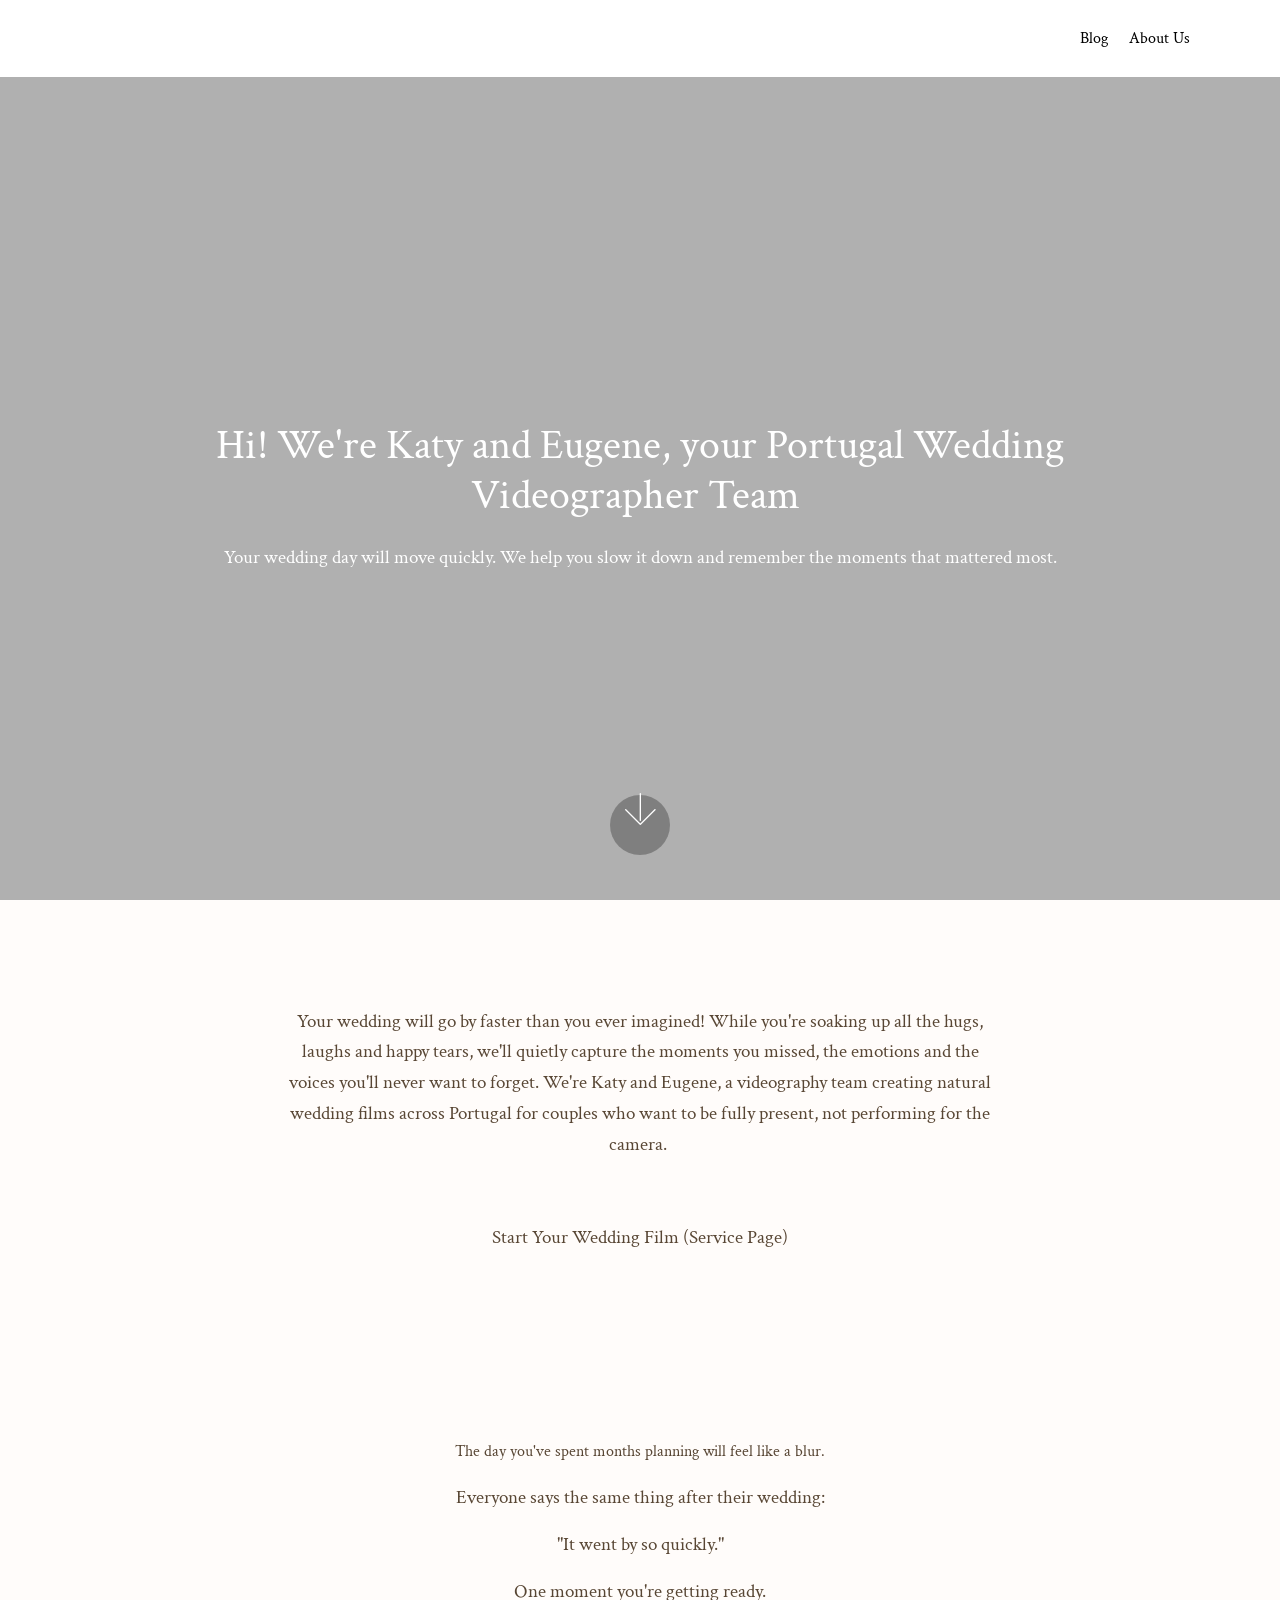
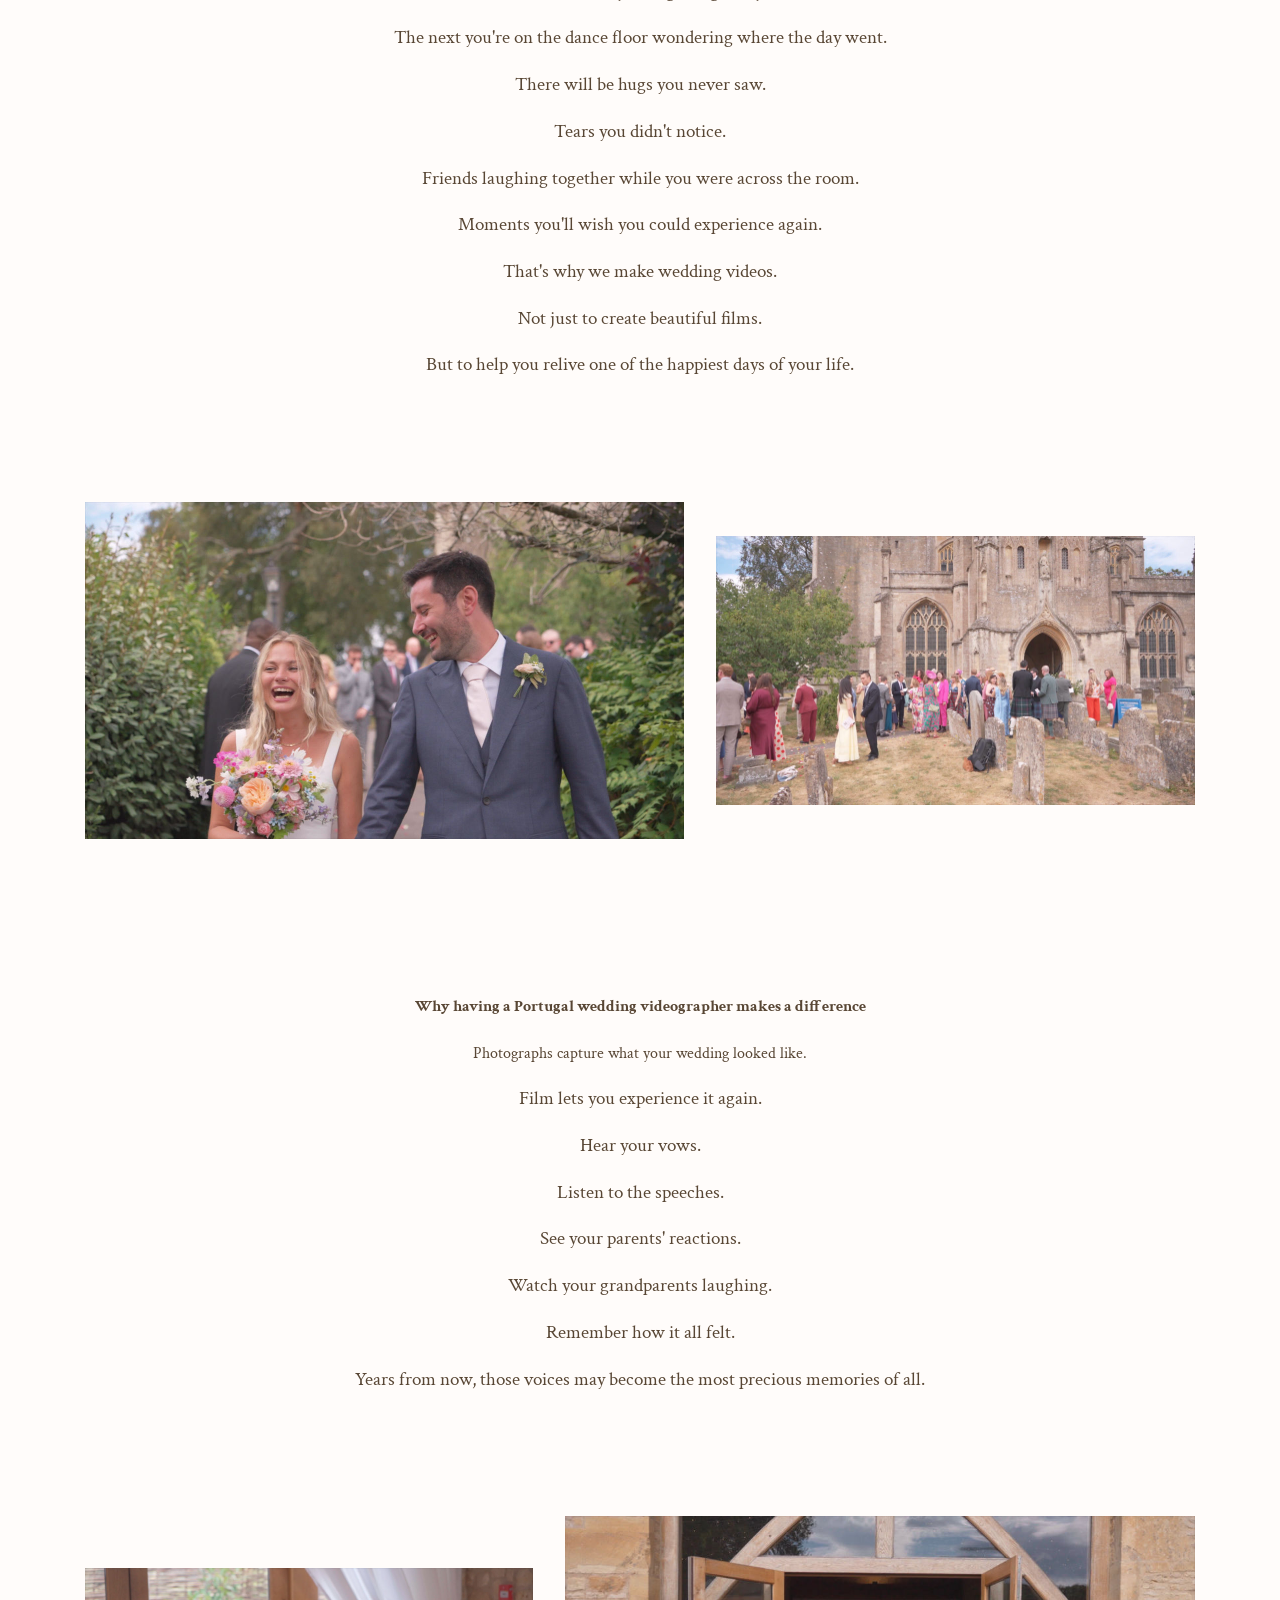
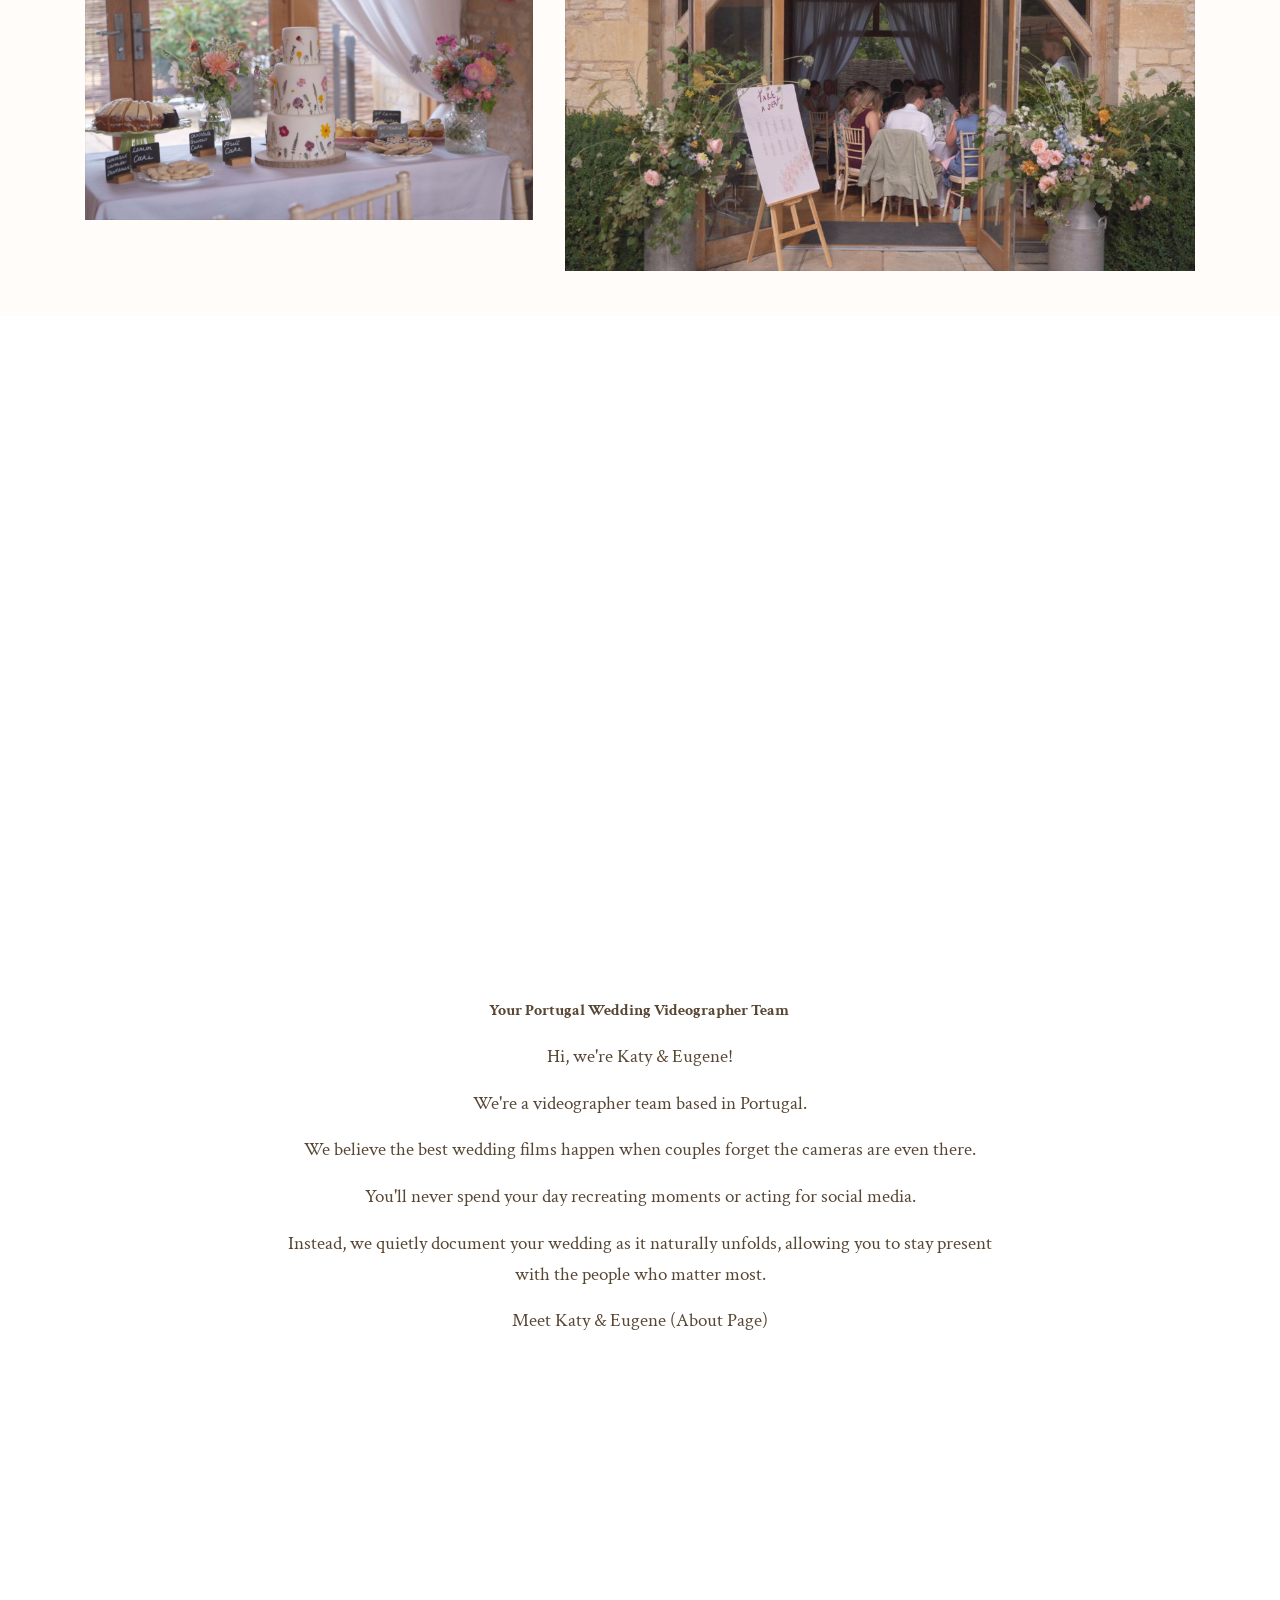
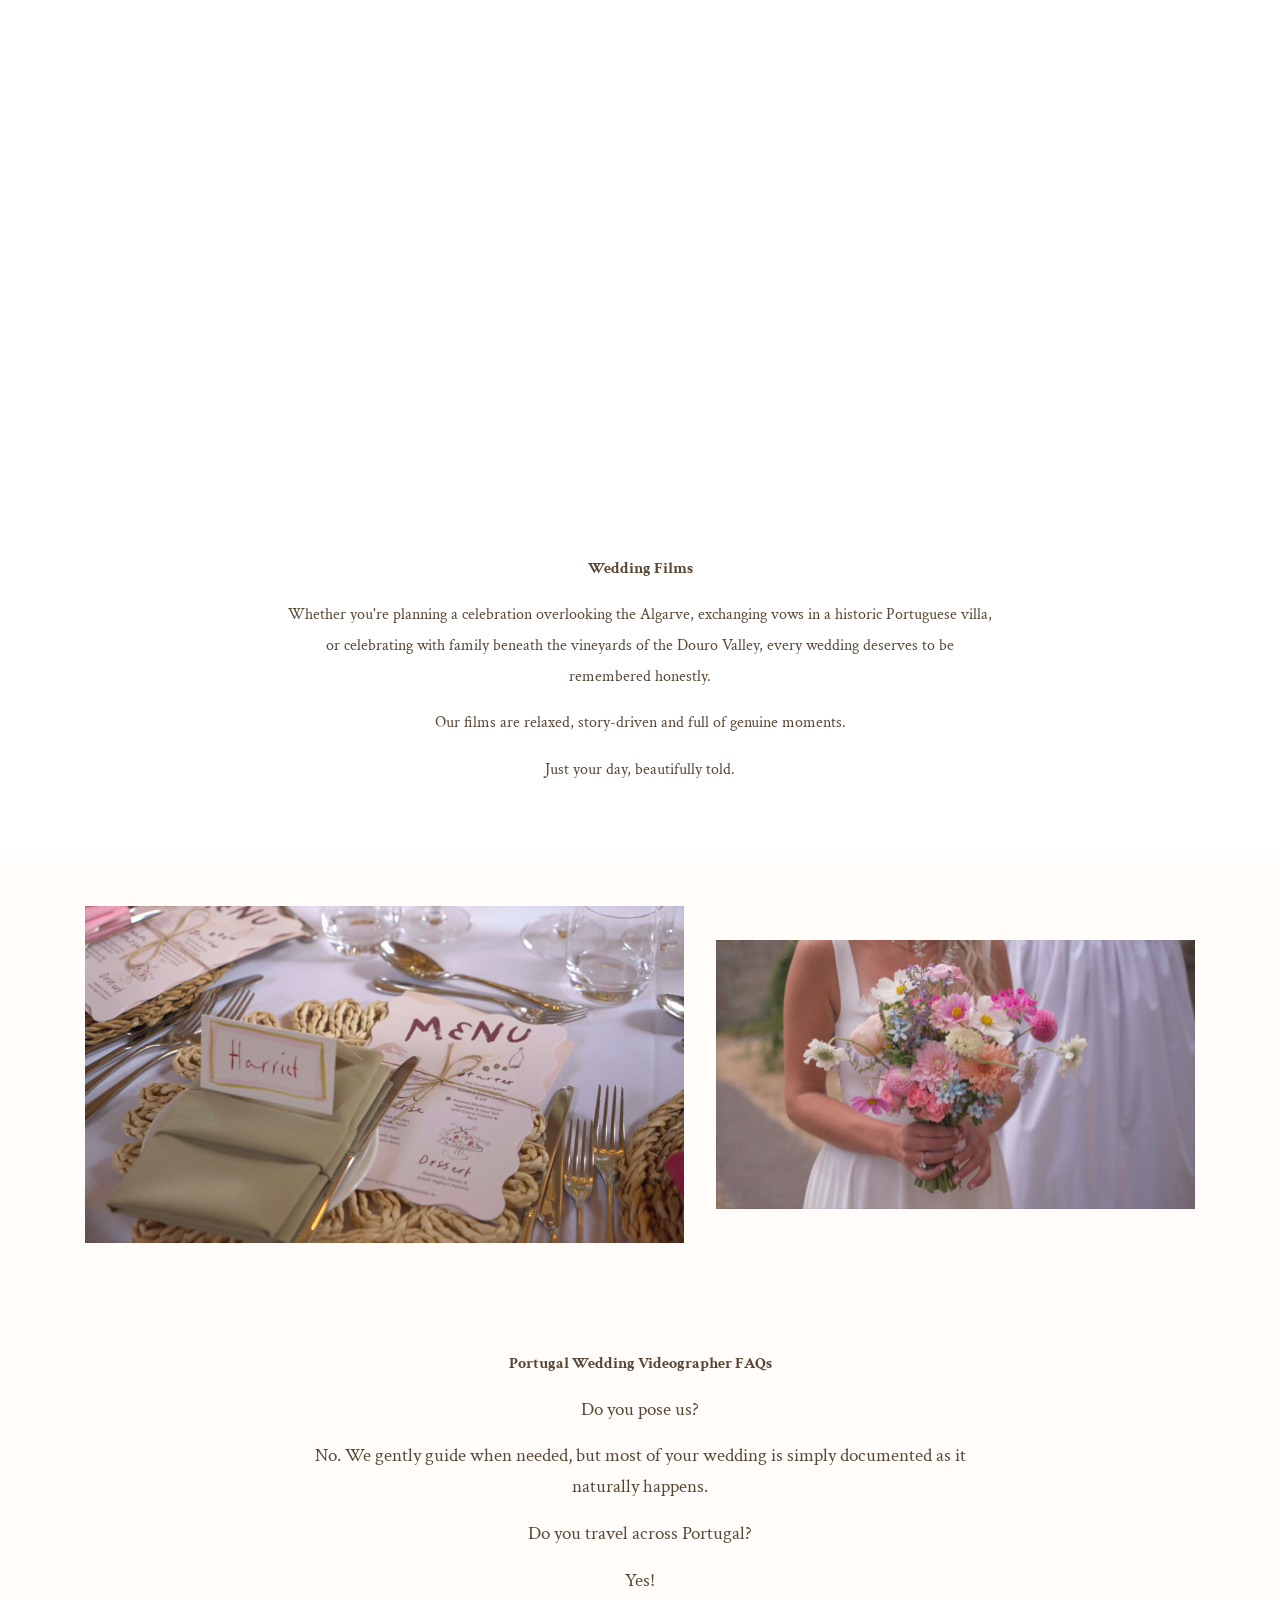
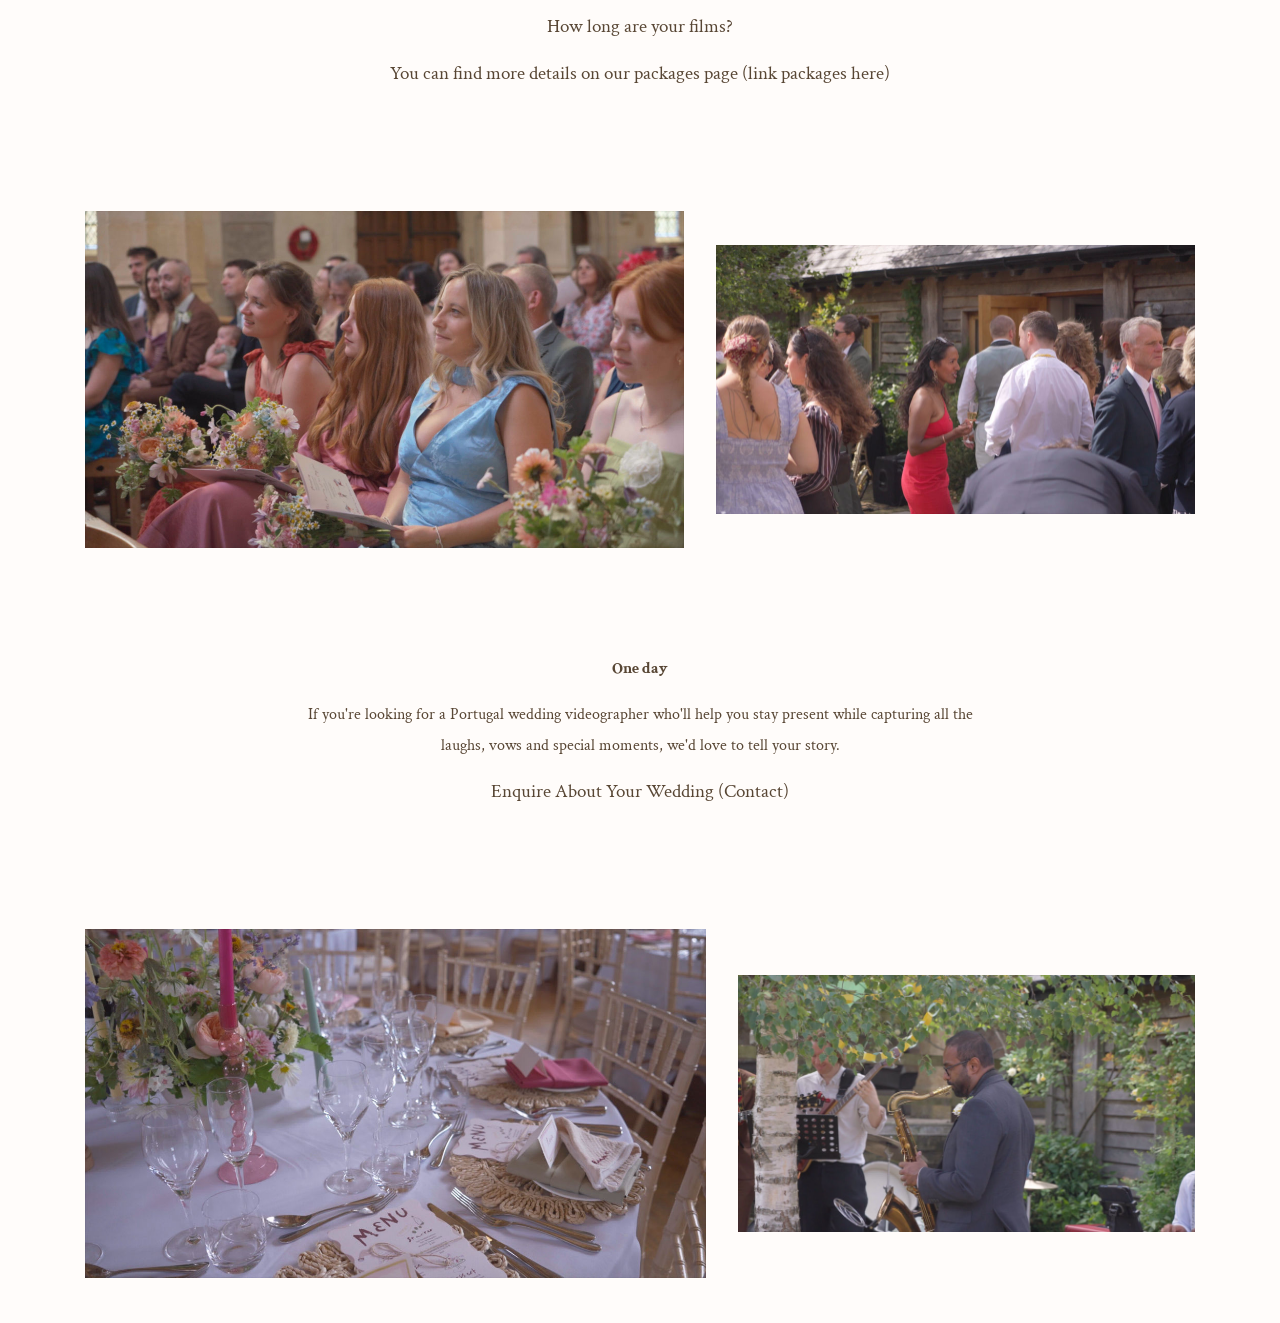
==== index.html @ 0826faae "home page added 31-07" ====
<!DOCTYPE html>
<html  >
<head>
  <!-- Site made with Mobirise Website Builder v4.12.4, https://mobirise.com -->
  <meta charset="UTF-8">
  <meta http-equiv="X-UA-Compatible" content="IE=edge">
  <meta name="generator" content="Mobirise v4.12.4, mobirise.com">
  <meta name="viewport" content="width=device-width, initial-scale=1, minimum-scale=1">
  <link rel="shortcut icon" href="assets/images/logo2.png" type="image/x-icon">
  <meta name="description" content="">
  
  
  <title>Home</title>
  <link rel="stylesheet" href="assets/web/assets/mobirise-icons/mobirise-icons.css">
  <link rel="stylesheet" href="assets/bootstrap/css/bootstrap.min.css">
  <link rel="stylesheet" href="assets/bootstrap/css/bootstrap-grid.min.css">
  <link rel="stylesheet" href="assets/bootstrap/css/bootstrap-reboot.min.css">
  <link rel="stylesheet" href="assets/tether/tether.min.css">
  <link rel="stylesheet" href="assets/dropdown/css/style.css">
  <link rel="stylesheet" href="assets/theme/css/style.css">
  <link rel="preload" as="style" href="assets/mobirise/css/mbr-additional.css"><link rel="stylesheet" href="assets/mobirise/css/mbr-additional.css" type="text/css">
  
  
  
</head>
<body>
  <section class="menu cid-tBT1cUaUUh" once="menu" id="menu2-3">

    

    <nav class="navbar navbar-expand beta-menu navbar-dropdown align-items-center navbar-fixed-top navbar-toggleable-sm">
        <button class="navbar-toggler navbar-toggler-right" type="button" data-toggle="collapse" data-target="#navbarSupportedContent" aria-controls="navbarSupportedContent" aria-expanded="false" aria-label="Toggle navigation">
            <div class="hamburger">
                <span></span>
                <span></span>
                <span></span>
                <span></span>
            </div>
        </button>
        <div class="menu-logo">
            <div class="navbar-brand">
                
                
            </div>
        </div>
        <div class="collapse navbar-collapse" id="navbarSupportedContent">
            <ul class="navbar-nav nav-dropdown nav-right navbar-nav-top-padding" data-app-modern-menu="true"><li class="nav-item"><a class="nav-link link text-black display-4" href="https://mobirise.co">
                        Blog</a></li>
                <li class="nav-item">
                    <a class="nav-link link text-black display-4" href="https://mobirise.co">
                        About Us
                    </a>
                </li></ul>
            
        </div>
    </nav>
</section>

<section class="engine"><a href="https://mobirise.info/g">how to build a site for free</a></section><section class="cid-tBRwXnHcIO mbr-fullscreen" data-bg-video="https://www.youtube.com/watch?v=pdAvvM44jOY" id="header2-0">

    

    <div class="mbr-overlay" style="opacity: 0.3; background-color: rgb(35, 35, 35);"></div>

    <div class="container align-center">
        <div class="row justify-content-md-center">
            <div class="mbr-white col-md-10">
                <h1 class="mbr-section-title mbr-bold pb-3 mbr-fonts-style display-1"><span style="font-weight: normal;">
                    </span><br><span style="font-weight: normal;"><br></span><br><span style="font-weight: normal;">Hi! We're Katy and Eugene, </span><span style="font-weight: normal;">your </span><span style="font-weight: normal;">Portugal Wedding Videographer Team&nbsp;</span></h1>
                <h3 class="mbr-section-subtitle align-center mbr-light pb-3 mbr-fonts-style display-5">Your wedding day will move quickly. We help you slow it down and remember the moments that mattered most.</h3>
                <p class="mbr-text pb-3 mbr-fonts-style display-7"></p>
                
            </div>
        </div>
    </div>
    <div class="mbr-arrow hidden-sm-down" aria-hidden="true">
        <a href="#next">
            <i class="mbri-down mbr-iconfont"></i>
        </a>
    </div>
</section>

<section class="mbr-section article content1 cid-vqT7TKIqxj" id="content1-s">
    
     

    <div class="container">
        <div class="media-container-row">
            <div class="mbr-text col-12 mbr-fonts-style display-7 col-md-8"><p><span style="font-size: 1.2rem;"><br></span></p><p><span style="font-size: 1.2rem;">Your wedding will go by faster than you ever imagined! While you're soaking up all the hugs, laughs and happy tears, we'll quietly capture the moments you missed, the emotions and the voices you'll never want to forget. We're Katy and Eugene, a videography team creating natural wedding films across Portugal for couples who want to be fully present, not performing for the camera.&nbsp;</span></p><p><br></p><p>Start Your Wedding Film (Service Page)</p></div>
        </div>
    </div>
</section>

<section class="mbr-section article content1 cid-tBRxbwodAD" id="content1-1">
    
     

    <div class="container">
        <div class="media-container-row">
            <div class="mbr-text col-12 mbr-fonts-style display-5 col-md-8"><p><br></p><p><span style="font-size: 1rem;">The day you've spent months planning will feel like a blur.</span></p><p>Everyone says the same thing after their wedding:</p><p>"It went by so quickly."</p><p>One moment you're getting ready.</p><p>The next you're on the dance floor wondering where the day went.</p><p>There will be hugs you never saw.</p><p>Tears you didn't notice.</p><p>Friends laughing together while you were across the room.</p><p>Moments you'll wish you could experience again.</p><p>That's why we make wedding videos.</p><p>Not just to create beautiful films.</p><p>But to help you relive one of the happiest days of your life.</p></div>
        </div>
    </div>
</section>

<section class="cid-vqSTJi9RP3" id="image4-p">
    <!-- Block parameters controls (Blue "Gear" panel) -->
    
    <!-- End block parameters -->
    <div class="container images-container">
            <div class="media-container-row" style="width: 100%;">
                <div class="img-item item1" style="width: 128%;">
                    <img src="assets/images/portugal-wedding-videographer-couple-1198x674.jpg" alt="Skilled artisans weaving traditional baskets by hand using natural materials." title="Sustainable Craftsmanship – Supporting Local Artisans with Video Storytelling.">
                    
                </div>
                <div class="img-item">
                    <img src="assets/images/portugal-wedding-videographer-church-958x539.jpg" alt="A peaceful beach with turquoise waters, capturing the beauty of coastal landscapes." title="Nature Documentary Production – Showcasing the Serenity of Coastal Ecosystems.">
                    
                </div>
            </div>
    </div>
</section>

<section class="mbr-section article content1 cid-tBYCCyA6RM" id="content1-5">
    
     

    <div class="container">
        <div class="media-container-row">
            <div class="mbr-text col-12 mbr-fonts-style display-5 col-md-8"><p><span style="font-size: 1rem;"><br></span></p><p><strong><span style="font-size: 1rem;">Why having a Portugal wedding videographer makes a difference</span><br></strong></p><p><span style="font-size: 1rem;">Photographs capture what your wedding looked like.</span><br></p><p>Film lets you experience it again.</p><p>Hear your vows.</p><p>Listen to the speeches.</p><p>See your parents' reactions.</p><p>Watch your grandparents laughing.</p><p>Remember how it all felt.</p><p>Years from now, those voices may become the most precious memories of all.</p></div>
        </div>
    </div>
</section>

<section class="cid-vqSTDhNlOO" id="image4-m">
    <!-- Block parameters controls (Blue "Gear" panel) -->
    
    <!-- End block parameters -->
    <div class="container images-container">
            <div class="media-container-row" style="width: 100%;">
                <div class="img-item item1" style="width: 74%;">
                    <img src="assets/images/portugal-wedding-videographer-cake-1198x674.jpg" alt="Skilled artisans weaving traditional baskets by hand using natural materials." title="Sustainable Craftsmanship – Supporting Local Artisans with Video Storytelling.">
                    
                </div>
                <div class="img-item">
                    <img src="assets/images/portugal-wedding-videographer-entrance-958x539.jpg" alt="A peaceful beach with turquoise waters, capturing the beauty of coastal landscapes." title="Nature Documentary Production – Showcasing the Serenity of Coastal Ecosystems.">
                    
                </div>
            </div>
    </div>
</section>

<section class="cid-tBYCK4Ln5b" id="video3-6">

    
    
    <figure class="mbr-figure align-center container">
        <div class="video-block" style="width: 80%;">
            <div><iframe class="mbr-embedded-video" src="https://www.youtube.com/embed/B5yimQiKFS0?rel=0&amp;amp;showinfo=0&amp;autoplay=0&amp;loop=0" width="1280" height="720" frameborder="0" allowfullscreen></iframe></div>
        </div>
    </figure>
</section>

<section class="mbr-section article content1 cid-tBYCXjPHSA" id="content1-7">
    
     

    <div class="container">
        <div class="media-container-row">
            <div class="mbr-text col-12 mbr-fonts-style display-7 col-md-8"><p><span style="font-size: 1rem;"><strong>Your Portugal Wedding Videographer Team&nbsp;</strong></span></p><p>Hi, we're Katy &amp; Eugene!</p><p>We're a videographer team based in Portugal.</p><p>We believe the best wedding films happen when couples forget the cameras are even there.</p><p>You'll never spend your day recreating moments or acting for social media.</p><p>Instead, we quietly document your wedding as it naturally unfolds, allowing you to stay present with the people who matter most.</p><p>Meet Katy &amp; Eugene (About Page)</p></div>
        </div>
    </div>
</section>

<section class="cid-tBYBOQ2g24" id="video3-4">

    
    
    <figure class="mbr-figure align-center container">
        <div class="video-block" style="width: 80%;">
            <div><iframe class="mbr-embedded-video" src="https://www.youtube.com/embed/pdAvvM44jOY?rel=0&amp;amp;showinfo=0&amp;autoplay=0&amp;loop=0" width="1280" height="720" frameborder="0" allowfullscreen></iframe></div>
        </div>
    </figure>
</section>

<section class="mbr-section article content1 cid-vqSRpAVnck" id="content1-j">
    
     

    <div class="container">
        <div class="media-container-row">
            <div class="mbr-text col-12 mbr-fonts-style display-5 col-md-8"><p><span style="font-size: 1rem;"><strong>Wedding Films</strong></span></p><p><span style="font-size: 1rem;">Whether you're planning a celebration overlooking the Algarve, exchanging vows in a historic Portuguese villa, or celebrating with family beneath the vineyards of the Douro Valley, every wedding deserves to be remembered honestly.</span></p><p><span style="font-size: 1rem;">Our films are relaxed, story-driven and full of genuine moments.</span></p><p><span style="font-size: 1rem;">Just your day, beautifully told.</span></p></div>
        </div>
    </div>
</section>

<section class="cid-vqSTGBwMQE" id="image4-n">
    <!-- Block parameters controls (Blue "Gear" panel) -->
    
    <!-- End block parameters -->
    <div class="container images-container">
            <div class="media-container-row" style="width: 100%;">
                <div class="img-item item1" style="width: 128%;">
                    <img src="assets/images/portugal-wedding-videographer-menu-1198x674.jpg" alt="Skilled artisans weaving traditional baskets by hand using natural materials." title="Sustainable Craftsmanship – Supporting Local Artisans with Video Storytelling.">
                    
                </div>
                <div class="img-item">
                    <img src="assets/images/portugal-wedding-videographer-flowers-958x539.jpg" alt="A peaceful beach with turquoise waters, capturing the beauty of coastal landscapes." title="Nature Documentary Production – Showcasing the Serenity of Coastal Ecosystems.">
                    
                </div>
            </div>
    </div>
</section>

<section class="mbr-section article content1 cid-vqSROBqwDp" id="content1-k">
    
     

    <div class="container">
        <div class="media-container-row">
            <div class="mbr-text col-12 mbr-fonts-style display-7 col-md-8"><p><span style="font-size: 1rem;"><strong>Portugal Wedding Videographer FAQs</strong></span></p><p>Do you pose us?</p><p>No. We gently guide when needed, but most of your wedding is simply documented as it naturally happens.</p><p>Do you travel across Portugal?</p><p>Yes!</p><p>How long are your films?</p><p>You can find more details on our packages page (link packages here)</p></div>
        </div>
    </div>
</section>

<section class="cid-vqSTIgmuy1" id="image4-o">
    <!-- Block parameters controls (Blue "Gear" panel) -->
    
    <!-- End block parameters -->
    <div class="container images-container">
            <div class="media-container-row" style="width: 100%;">
                <div class="img-item item1" style="width: 128%;">
                    <img src="assets/images/portugal-wedding-videographer-bridesmaids-1198x674.jpg" alt="Skilled artisans weaving traditional baskets by hand using natural materials." title="Sustainable Craftsmanship – Supporting Local Artisans with Video Storytelling.">
                    
                </div>
                <div class="img-item">
                    <img src="assets/images/portugal-wedding-videographer-guests-958x539.jpg" alt="A peaceful beach with turquoise waters, capturing the beauty of coastal landscapes." title="Nature Documentary Production – Showcasing the Serenity of Coastal Ecosystems.">
                    
                </div>
            </div>
    </div>
</section>

<section class="mbr-section article content1 cid-vqSSeUFn3E" id="content1-l">
    
     

    <div class="container">
        <div class="media-container-row">
            <div class="mbr-text col-12 mbr-fonts-style display-7 col-md-8"><p><span style="font-size: 1rem;"><strong>One day</strong></span></p><p><span style="font-size: 1rem;">If you're looking for a Portugal wedding videographer who'll help you stay present while capturing all the laughs, vows and special moments, we'd love to tell your story.</span><br></p><p>Enquire About Your Wedding (Contact)</p></div>
        </div>
    </div>
</section>

<section class="cid-vqSZYDLvu3" id="image4-r">
    <!-- Block parameters controls (Blue "Gear" panel) -->
    
    <!-- End block parameters -->
    <div class="container images-container">
            <div class="media-container-row" style="width: 100%;">
                <div class="img-item item1" style="width: 139%;">
                    <img src="assets/images/portugal-wedding-videographer-table-setting-candles-1198x674.jpg" alt="Skilled artisans weaving traditional baskets by hand using natural materials." title="Sustainable Craftsmanship – Supporting Local Artisans with Video Storytelling.">
                    
                </div>
                <div class="img-item">
                    <img src="assets/images/portugal-wedding-videographer-music-958x539.jpg" alt="A peaceful beach with turquoise waters, capturing the beauty of coastal landscapes." title="Nature Documentary Production – Showcasing the Serenity of Coastal Ecosystems.">
                    
                </div>
            </div>
    </div>
</section>


  <script src="assets/web/assets/jquery/jquery.min.js"></script>
  <script src="assets/popper/popper.min.js"></script>
  <script src="assets/bootstrap/js/bootstrap.min.js"></script>
  <script src="assets/tether/tether.min.js"></script>
  <script src="assets/dropdown/js/nav-dropdown.js"></script>
  <script src="assets/dropdown/js/navbar-dropdown.js"></script>
  <script src="assets/touchswipe/jquery.touch-swipe.min.js"></script>
  <script src="assets/ytplayer/jquery.mb.ytplayer.min.js"></script>
  <script src="assets/vimeoplayer/jquery.mb.vimeo_player.js"></script>
  <script src="assets/smoothscroll/smooth-scroll.js"></script>
  <script src="assets/theme/js/script.js"></script>
  
  
</body>
</html>
---- assets/web/assets/mobirise-icons/mobirise-icons.css ----
@font-face {
  font-family: 'MobiriseIcons';
  src:  url('mobirise-icons.eot?spat4u');
  src:  url('mobirise-icons.eot?spat4u#iefix') format('embedded-opentype'),
    url('mobirise-icons.ttf?spat4u') format('truetype'),
    url('mobirise-icons.woff?spat4u') format('woff'),
    url('mobirise-icons.svg?spat4u#MobiriseIcons') format('svg');
  font-weight: normal;
  font-style: normal;
  font-display: swap;
}

[class^="mbri-"], [class*=" mbri-"] {
  /* use !important to prevent issues with browser extensions that change fonts */
  font-family: MobiriseIcons !important;
  speak: none;
  font-style: normal;
  font-weight: normal;
  font-variant: normal;
  text-transform: none;
  line-height: 1;

  /* Better Font Rendering =========== */
  -webkit-font-smoothing: antialiased;
  -moz-osx-font-smoothing: grayscale;
}

.mbri-add-submenu:before {
  content: "\e900";
}
.mbri-alert:before {
  content: "\e901";
}
.mbri-align-center:before {
  content: "\e902";
}
.mbri-align-justify:before {
  content: "\e903";
}
.mbri-align-left:before {
  content: "\e904";
}
.mbri-align-right:before {
  content: "\e905";
}
.mbri-android:before {
  content: "\e906";
}
.mbri-apple:before {
  content: "\e907";
}
.mbri-arrow-down:before {
  content: "\e908";
}
.mbri-arrow-next:before {
  content: "\e909";
}
.mbri-arrow-prev:before {
  content: "\e90a";
}
.mbri-arrow-up:before {
  content: "\e90b";
}
.mbri-bold:before {
  content: "\e90c";
}
.mbri-bookmark:before {
  content: "\e90d";
}
.mbri-bootstrap:before {
  content: "\e90e";
}
.mbri-briefcase:before {
  content: "\e90f";
}
.mbri-browse:before {
  content: "\e910";
}
.mbri-bulleted-list:before {
  content: "\e911";
}
.mbri-calendar:before {
  content: "\e912";
}
.mbri-camera:before {
  content: "\e913";
}
.mbri-cart-add:before {
  content: "\e914";
}
.mbri-cart-full:before {
  content: "\e915";
}
.mbri-cash:before {
  content: "\e916";
}
.mbri-change-style:before {
  content: "\e917";
}
.mbri-chat:before {
  content: "\e918";
}
.mbri-clock:before {
  content: "\e919";
}
.mbri-close:before {
  content: "\e91a";
}
.mbri-cloud:before {
  content: "\e91b";
}
.mbri-code:before {
  content: "\e91c";
}
.mbri-contact-form:before {
  content: "\e91d";
}
.mbri-credit-card:before {
  content: "\e91e";
}
.mbri-cursor-click:before {
  content: "\e91f";
}
.mbri-cust-feedback:before {
  content: "\e920";
}
.mbri-database:before {
  content: "\e921";
}
.mbri-delivery:before {
  content: "\e922";
}
.mbri-desktop:before {
  content: "\e923";
}
.mbri-devices:before {
  content: "\e924";
}
.mbri-down:before {
  content: "\e925";
}
.mbri-download:before {
  content: "\e989";
}
.mbri-drag-n-drop:before {
  content: "\e927";
}
.mbri-drag-n-drop2:before {
  content: "\e928";
}
.mbri-edit:before {
  content: "\e929";
}
.mbri-edit2:before {
  content: "\e92a";
}
.mbri-error:before {
  content: "\e92b";
}
.mbri-extension:before {
  content: "\e92c";
}
.mbri-features:before {
  content: "\e92d";
}
.mbri-file:before {
  content: "\e92e";
}
.mbri-flag:before {
  content: "\e92f";
}
.mbri-folder:before {
  content: "\e930";
}
.mbri-gift:before {
  content: "\e931";
}
.mbri-github:before {
  content: "\e932";
}
.mbri-globe:before {
  content: "\e933";
}
.mbri-globe-2:before {
  content: "\e934";
}
.mbri-growing-chart:before {
  content: "\e935";
}
.mbri-hearth:before {
  content: "\e936";
}
.mbri-help:before {
  content: "\e937";
}
.mbri-home:before {
  content: "\e938";
}
.mbri-hot-cup:before {
  content: "\e939";
}
.mbri-idea:before {
  content: "\e93a";
}
.mbri-image-gallery:before {
  content: "\e93b";
}
.mbri-image-slider:before {
  content: "\e93c";
}
.mbri-info:before {
  content: "\e93d";
}
.mbri-italic:before {
  content: "\e93e";
}
.mbri-key:before {
  content: "\e93f";
}
.mbri-laptop:before {
  content: "\e940";
}
.mbri-layers:before {
  content: "\e941";
}
.mbri-left-right:before {
  content: "\e942";
}
.mbri-left:before {
  content: "\e943";
}
.mbri-letter:before {
  content: "\e944";
}
.mbri-like:before {
  content: "\e945";
}
.mbri-link:before {
  content: "\e946";
}
.mbri-lock:before {
  content: "\e947";
}
.mbri-login:before {
  content: "\e948";
}
.mbri-logout:before {
  content: "\e949";
}
.mbri-magic-stick:before {
  content: "\e94a";
}
.mbri-map-pin:before {
  content: "\e94b";
}
.mbri-menu:before {
  content: "\e94c";
}
.mbri-mobile:before {
  content: "\e94d";
}
.mbri-mobile2:before {
  content: "\e94e";
}
.mbri-mobirise:before {
  content: "\e94f";
}
.mbri-more-horizontal:before {
  content: "\e950";
}
.mbri-more-vertical:before {
  content: "\e951";
}
.mbri-music:before {
  content: "\e952";
}
.mbri-new-file:before {
  content: "\e953";
}
.mbri-numbered-list:before {
  content: "\e954";
}
.mbri-opened-folder:before {
  content: "\e955";
}
.mbri-pages:before {
  content: "\e956";
}
.mbri-paper-plane:before {
  content: "\e957";
}
.mbri-paperclip:before {
  content: "\e958";
}
.mbri-photo:before {
  content: "\e959";
}
.mbri-photos:before {
  content: "\e95a";
}
.mbri-pin:before {
  content: "\e95b";
}
.mbri-play:before {
  content: "\e95c";
}
.mbri-plus:before {
  content: "\e95d";
}
.mbri-preview:before {
  content: "\e95e";
}
.mbri-print:before {
  content: "\e95f";
}
.mbri-protect:before {
  content: "\e960";
}
.mbri-question:before {
  content: "\e961";
}
.mbri-quote-left:before {
  content: "\e962";
}
.mbri-quote-right:before {
  content: "\e963";
}
.mbri-refresh:before {
  content: "\e964";
}
.mbri-responsive:before {
  content: "\e965";
}
.mbri-right:before {
  content: "\e966";
}
.mbri-rocket:before {
  content: "\e967";
}
.mbri-sad-face:before {
  content: "\e968";
}
.mbri-sale:before {
  content: "\e969";
}
.mbri-save:before {
  content: "\e96a";
}
.mbri-search:before {
  content: "\e96b";
}
.mbri-setting:before {
  content: "\e96c";
}
.mbri-setting2:before {
  content: "\e96d";
}
.mbri-setting3:before {
  content: "\e96e";
}
.mbri-share:before {
  content: "\e96f";
}
.mbri-shopping-bag:before {
  content: "\e970";
}
.mbri-shopping-basket:before {
  content: "\e971";
}
.mbri-shopping-cart:before {
  content: "\e972";
}
.mbri-sites:before {
  content: "\e973";
}
.mbri-smile-face:before {
  content: "\e974";
}
.mbri-speed:before {
  content: "\e975";
}
.mbri-star:before {
  content: "\e976";
}
.mbri-success:before {
  content: "\e977";
}
.mbri-sun:before {
  content: "\e978";
}
.mbri-sun2:before {
  content: "\e979";
}
.mbri-tablet:before {
  content: "\e97a";
}
.mbri-tablet-vertical:before {
  content: "\e97b";
}
.mbri-target:before {
  content: "\e97c";
}
.mbri-timer:before {
  content: "\e97d";
}
.mbri-to-ftp:before {
  content: "\e97e";
}
.mbri-to-local-drive:before {
  content: "\e97f";
}
.mbri-touch-swipe:before {
  content: "\e980";
}
.mbri-touch:before {
  content: "\e981";
}
.mbri-trash:before {
  content: "\e982";
}
.mbri-underline:before {
  content: "\e983";
}
.mbri-unlink:before {
  content: "\e984";
}
.mbri-unlock:before {
  content: "\e985";
}
.mbri-up-down:before {
  content: "\e986";
}
.mbri-up:before {
  content: "\e987";
}
.mbri-update:before {
  content: "\e988";
}
.mbri-upload:before {
 content: "\e926"; 
}
.mbri-user:before {
  content: "\e98a";
}
.mbri-user2:before {
  content: "\e98b";
}
.mbri-users:before {
  content: "\e98c";
}
.mbri-video:before {
  content: "\e98d";
}
.mbri-video-play:before {
  content: "\e98e";
}
.mbri-watch:before {
  content: "\e98f";
}
.mbri-website-theme:before {
  content: "\e990";
}
.mbri-wifi:before {
  content: "\e991";
}
.mbri-windows:before {
  content: "\e992";
}
.mbri-zoom-out:before {
  content: "\e993";
}
.mbri-redo:before {
  content: "\e994";
}
.mbri-undo:before {
  content: "\e995";
}
---- assets/dropdown/css/style.css ----
.navbar-dropdown {
  left: 0;
  padding: 0;
  position: absolute;
  right: 0;
  top: 0;
  transition: all 0.45s ease;
  z-index: 1030;
  background: #282828; }
  .navbar-dropdown .navbar-logo {
    margin-right: 0.8rem;
    transition: margin 0.3s ease-in-out;
    vertical-align: middle; }
    .navbar-dropdown .navbar-logo img {
      height: 3.125rem;
      transition: all 0.3s ease-in-out; }
    .navbar-dropdown .navbar-logo.mbr-iconfont {
      font-size: 3.125rem;
      line-height: 3.125rem; }
  .navbar-dropdown .navbar-caption {
    font-weight: 700;
    white-space: normal;
    vertical-align: -4px;
    line-height: 3.125rem !important; }
    .navbar-dropdown .navbar-caption, .navbar-dropdown .navbar-caption:hover {
      color: inherit;
      text-decoration: none; }
  .navbar-dropdown .mbr-iconfont + .navbar-caption {
    vertical-align: -1px; }
  .navbar-dropdown.navbar-fixed-top {
    position: fixed; }
  .navbar-dropdown .navbar-brand span {
    vertical-align: -4px; }
  .navbar-dropdown.bg-color.transparent {
    background: none; }
  .navbar-dropdown.navbar-short .navbar-brand {
    padding: 0.625rem 0; }
    .navbar-dropdown.navbar-short .navbar-brand span {
      vertical-align: -1px; }
  .navbar-dropdown.navbar-short .navbar-caption {
    line-height: 2.375rem !important;
    vertical-align: -2px; }
  .navbar-dropdown.navbar-short .navbar-logo {
    margin-right: 0.5rem; }
    .navbar-dropdown.navbar-short .navbar-logo img {
      height: 2.375rem; }
    .navbar-dropdown.navbar-short .navbar-logo.mbr-iconfont {
      font-size: 2.375rem;
      line-height: 2.375rem; }
  .navbar-dropdown.navbar-short .mbr-table-cell {
    height: 3.625rem; }
  .navbar-dropdown .navbar-close {
    left: 0.6875rem;
    position: fixed;
    top: 0.75rem;
    z-index: 1000; }
  .navbar-dropdown .hamburger-icon {
    content: "";
    display: inline-block;
    vertical-align: middle;
    width: 16px;
    -webkit-box-shadow: 0 -6px 0 1px #282828,0 0 0 1px #282828,0 6px 0 1px #282828;
    -moz-box-shadow: 0 -6px 0 1px #282828,0 0 0 1px #282828,0 6px 0 1px #282828;
    box-shadow: 0 -6px 0 1px #282828,0 0 0 1px #282828,0 6px 0 1px #282828; }

.dropdown-menu .dropdown-toggle[data-toggle="dropdown-submenu"]::after {
  border-bottom: 0.35em solid transparent;
  border-left: 0.35em solid;
  border-right: 0;
  border-top: 0.35em solid transparent;
  margin-left: 0.3rem; }

.dropdown-menu .dropdown-item:focus {
  outline: 0; }

.nav-dropdown {
  font-size: 0.75rem;
  font-weight: 500;
  height: auto !important; }
  .nav-dropdown .nav-btn {
    padding-left: 1rem; }
  .nav-dropdown .link {
    margin: .667em 1.667em;
    font-weight: 500;
    padding: 0;
    transition: color .2s ease-in-out; }
    .nav-dropdown .link.dropdown-toggle {
      margin-right: 2.583em; }
      .nav-dropdown .link.dropdown-toggle::after {
        margin-left: .25rem;
        border-top: 0.35em solid;
        border-right: 0.35em solid transparent;
        border-left: 0.35em solid transparent;
        border-bottom: 0; }
      .nav-dropdown .link.dropdown-toggle[aria-expanded="true"] {
        margin: 0;
        padding: 0.667em 3.263em  0.667em 1.667em; }
  .nav-dropdown .link::after,
  .nav-dropdown .dropdown-item::after {
    color: inherit; }
  .nav-dropdown .btn {
    font-size: 0.75rem;
    font-weight: 700;
    letter-spacing: 0;
    margin-bottom: 0;
    padding-left: 1.25rem;
    padding-right: 1.25rem; }
  .nav-dropdown .dropdown-menu {
    border-radius: 0;
    border: 0;
    left: 0;
    margin: 0;
    padding-bottom: 1.25rem;
    padding-top: 1.25rem;
    position: relative; }
  .nav-dropdown .dropdown-submenu {
    margin-left: 0.125rem;
    top: 0; }
  .nav-dropdown .dropdown-item {
    font-weight: 500;
    line-height: 2;
    padding: 0.3846em 4.615em 0.3846em 1.5385em;
    position: relative;
    transition: color .2s ease-in-out, background-color .2s ease-in-out; }
    .nav-dropdown .dropdown-item::after {
      margin-top: -0.3077em;
      position: absolute;
      right: 1.1538em;
      top: 50%; }
    .nav-dropdown .dropdown-item:focus, .nav-dropdown .dropdown-item:hover {
      background: none; }

@media (max-width: 767px) {
  .nav-dropdown.navbar-toggleable-sm {
    bottom: 0;
    display: none;
    left: 0;
    overflow-x: hidden;
    position: fixed;
    top: 0;
    transform: translateX(-100%);
    -ms-transform: translateX(-100%);
    -webkit-transform: translateX(-100%);
    width: 18.75rem;
    z-index: 999; } }
.nav-dropdown.navbar-toggleable-xl {
  bottom: 0;
  display: none;
  left: 0;
  overflow-x: hidden;
  position: fixed;
  top: 0;
  transform: translateX(-100%);
  -ms-transform: translateX(-100%);
  -webkit-transform: translateX(-100%);
  width: 18.75rem;
  z-index: 999; }

.nav-dropdown-sm {
  display: block !important;
  overflow-x: hidden;
  overflow: auto;
  padding-top: 3.875rem; }
  .nav-dropdown-sm::after {
    content: "";
    display: block;
    height: 3rem;
    width: 100%; }
  .nav-dropdown-sm.collapse.in ~ .navbar-close {
    display: block !important; }
  .nav-dropdown-sm.collapsing, .nav-dropdown-sm.collapse.in {
    transform: translateX(0);
    -ms-transform: translateX(0);
    -webkit-transform: translateX(0);
    transition: all 0.25s ease-out;
    -webkit-transition: all 0.25s ease-out;
    background: #282828; }
  .nav-dropdown-sm.collapsing[aria-expanded="false"] {
    transform: translateX(-100%);
    -ms-transform: translateX(-100%);
    -webkit-transform: translateX(-100%); }
  .nav-dropdown-sm .nav-item {
    display: block;
    margin-left: 0 !important;
    padding-left: 0; }
  .nav-dropdown-sm .link,
  .nav-dropdown-sm .dropdown-item {
    border-top: 1px dotted rgba(255, 255, 255, 0.1);
    font-size: 0.8125rem;
    line-height: 1.6;
    margin: 0 !important;
    padding: 0.875rem 2.4rem 0.875rem 1.5625rem !important;
    position: relative;
    white-space: normal; }
    .nav-dropdown-sm .link:focus, .nav-dropdown-sm .link:hover,
    .nav-dropdown-sm .dropdown-item:focus,
    .nav-dropdown-sm .dropdown-item:hover {
      background: rgba(0, 0, 0, 0.2) !important;
      color: #c0a375; }
  .nav-dropdown-sm .nav-btn {
    position: relative;
    padding: 1.5625rem 1.5625rem 0 1.5625rem; }
    .nav-dropdown-sm .nav-btn::before {
      border-top: 1px dotted rgba(255, 255, 255, 0.1);
      content: "";
      left: 0;
      position: absolute;
      top: 0;
      width: 100%; }
    .nav-dropdown-sm .nav-btn + .nav-btn {
      padding-top: 0.625rem; }
      .nav-dropdown-sm .nav-btn + .nav-btn::before {
        display: none; }
  .nav-dropdown-sm .btn {
    padding: 0.625rem 0; }
  .nav-dropdown-sm .dropdown-toggle[data-toggle="dropdown-submenu"]::after {
    margin-left: .25rem;
    border-top: 0.35em solid;
    border-right: 0.35em solid transparent;
    border-left: 0.35em solid transparent;
    border-bottom: 0; }
  .nav-dropdown-sm .dropdown-toggle[data-toggle="dropdown-submenu"][aria-expanded="true"]::after {
    border-top: 0;
    border-right: 0.35em solid transparent;
    border-left: 0.35em solid transparent;
    border-bottom: 0.35em solid; }
  .nav-dropdown-sm .dropdown-menu {
    margin: 0;
    padding: 0;
    position: relative;
    top: 0;
    left: 0;
    width: 100%;
    border: 0;
    float: none;
    border-radius: 0;
    background: none; }
  .nav-dropdown-sm .dropdown-submenu {
    left: 100%;
    margin-left: 0.125rem;
    margin-top: -1.25rem;
    top: 0; }

.navbar-toggleable-sm .nav-dropdown .dropdown-menu {
  position: absolute; }

.navbar-toggleable-sm .nav-dropdown .dropdown-submenu {
  left: 100%;
  margin-left: 0.125rem;
  margin-top: -1.25rem;
  top: 0; }

.navbar-toggleable-sm.opened .nav-dropdown .dropdown-menu {
  position: relative; }

.navbar-toggleable-sm.opened .nav-dropdown .dropdown-submenu {
  left: 0;
  margin-left: 00rem;
  margin-top: 0rem;
  top: 0; }

.is-builder .nav-dropdown.collapsing {
  transition: none !important; }

/*# sourceMappingURL=style.css.map */
---- assets/theme/css/style.css ----
/*!
 * Mobirise v4 theme (https://mobirise.com/)
 * Copyright 2017 Mobirise
 */
section {
  background-color: #eeeeee;
}

.form-control:focus {
  box-shadow: none;
}

:focus {
  outline: none;
}

body {
  font-style: normal;
  line-height: 1.5;
}

section,
.container,
.container-fluid {
  position: relative;
  word-wrap: break-word;
}

a.mbr-iconfont:hover {
  text-decoration: none;
}

.article .lead p,
.article .lead ul,
.article .lead ol,
.article .lead pre,
.article .lead blockquote {
  margin-bottom: 0;
}

ul,
ol,
pre,
blockquote {
  margin-bottom: 2.3125rem;
}

pre {
  background: #f4f4f4;
  padding: 10px 24px;
  white-space: pre-wrap;
}

.inactive {
  -webkit-user-select: none;
  -moz-user-select: none;
  -ms-user-select: none;
  user-select: none;
  pointer-events: none;
  -webkit-user-drag: none;
  user-drag: none;
}

.mbr-section__comments .row {
  justify-content: center;
  -webkit-justify-content: center;
}

a {
  font-style: normal;
  font-weight: 400;
  cursor: pointer;
}

a, a:hover {
  text-decoration: none;
}

figure {
  margin-bottom: 0;
}

body {
  color: #232323;
}

h1,
h2,
h3,
h4,
h5,
h6,
.h1,
.h2,
.h3,
.h4,
.h5,
.h6,
.display-1,
.display-2,
.display-3,
.display-4 {
  line-height: 1;
  word-break: break-word;
  word-wrap: break-word;
}

.mbr-section-title {
  font-style: normal;
  line-height: 1.2;
}

.mbr-section-subtitle {
  line-height: 1.3;
}

.mbr-text {
  font-style: normal;
  line-height: 1.6;
}

b,
strong {
  font-weight: bold;
}

blockquote {
  padding: 10px 0 10px 20px;
  position: relative;
  border-left: 2px solid;
  border-color: #ff3366;
}

input:-webkit-autofill, input:-webkit-autofill:hover, input:-webkit-autofill:focus, input:-webkit-autofill:active {
  transition-delay: 9999s;
  transition-property: background-color, color;
}

textarea[type='hidden'] {
  display: none;
}

body {
  position: relative;
}

section {
  background-position: 50% 50%;
  background-repeat: no-repeat;
  background-size: cover;
}

section .mbr-background-video,
section .mbr-background-video-preview {
  position: absolute;
  bottom: 0;
  left: 0;
  right: 0;
  top: 0;
}

.hidden {
  visibility: hidden;
}

.mbr-z-index20 {
  z-index: 20;
}

/*! Base colors */
.mbr-white {
  color: #ffffff;
}

.mbr-black {
  color: #000000;
}

.mbr-bg-white {
  background-color: #ffffff;
}

.mbr-bg-black {
  background-color: #000000;
}

/*! Text-aligns */
.align-left {
  text-align: left;
}

.align-center {
  text-align: center;
}

.align-right {
  text-align: right;
}

@media (max-width: 767px) {
  .align-left,
  .align-center,
  .align-right,
  .mbr-section-btn,
  .mbr-section-title {
    text-align: center;
  }
}

/*! Font-weight  */
.mbr-light {
  font-weight: 300;
}

.mbr-regular {
  font-weight: 400;
}

.mbr-semibold {
  font-weight: 500;
}

.mbr-bold {
  font-weight: 700;
}

/*! Media  */
.media-size-item {
  -moz-flex: 1 1 auto;
  -o-flex: 1 1 auto;
  flex: 1 1 auto;
}

.media-content {
  flex-basis: 100%;
}

.media-container-row {
  display: flex;
  flex-direction: row;
  flex-wrap: wrap;
  justify-content: center;
  align-content: center;
  align-items: start;
}

.media-container-row .media-size-item {
  width: 400px;
}

.media-container-column {
  display: flex;
  flex-direction: column;
  flex-wrap: wrap;
  justify-content: center;
  align-content: center;
  align-items: stretch;
}

.media-container-column > * {
  width: 100%;
}

@media (min-width: 992px) {
  .media-container-row {
    flex-wrap: nowrap;
  }
}

figure {
  overflow: hidden;
}

figure[mbr-media-size] {
  transition: width 0.1s;
}

.mbr-figure img,
.mbr-figure iframe {
  display: block;
  width: 100%;
}

.card {
  background-color: transparent;
  border: none;
}

.card-box {
  width: 100%;
}

.card-img {
  text-align: center;
  flex-shrink: 0;
  -webkit-flex-shrink: 0;
}

.media {
  max-width: 100%;
  margin: 0 auto;
}

.mbr-figure {
  -ms-grid-row-align: center;
  align-self: center;
}

.media-container > div {
  max-width: 100%;
}

.mbr-figure img,
.card-img img {
  width: 100%;
}

@media (max-width: 991px) {
  .media-size-item {
    width: auto !important;
  }
  .media {
    width: auto;
  }
  .mbr-figure {
    width: 100% !important;
  }
}

/*! Buttons */
.btn {
  font-weight: 500;
  border-width: 2px;
  font-style: normal;
  letter-spacing: 1px;
  margin: .4rem .8rem;
  white-space: normal;
  transition: all .3s ease-in-out;
  display: inline-flex;
  align-items: center;
  justify-content: center;
  word-break: break-word;
  -webkit-align-items: center;
  -webkit-justify-content: center;
  display: -webkit-inline-flex;
}

.btn-sm {
  font-weight: 500;
  letter-spacing: 1px;
  transition: all .3s ease-in-out;
}

.btn-md {
  font-weight: 500;
  letter-spacing: 1px;
  margin: .4rem .8rem !important;
  transition: all .3s ease-in-out;
}

.btn-lg {
  font-weight: 500;
  letter-spacing: 1px;
  margin: .4rem .8rem !important;
  transition: all .3s ease-in-out;
}

.mbr-section-btn {
  margin-left: -0.25rem;
  margin-right: -0.25rem;
  font-size: 0;
}

nav .mbr-section-btn {
  margin-left: 0rem;
  margin-right: 0rem;
}

.btn-form {
  border-radius: 0;
}

.btn-form:hover {
  cursor: pointer;
}

/*! Btn icon margin */
.btn .mbr-iconfont,
.btn.btn-sm .mbr-iconfont {
  cursor: pointer;
  margin-right: 0.5rem;
}

.btn.btn-md .mbr-iconfont,
.btn.btn-md .mbr-iconfont {
  margin-right: 0.8rem;
}

.mbr-regular {
  font-weight: 400;
}

.mbr-semibold {
  font-weight: 500;
}

.mbr-bold {
  font-weight: 700;
}

[type='submit'] {
  -webkit-appearance: none;
}

/*! Full-screen */
.mbr-fullscreen .mbr-overlay {
  min-height: 100vh;
}

.mbr-fullscreen {
  display: flex;
  display: -moz-flex;
  display: -ms-flex;
  display: -o-flex;
  align-items: center;
  -webkit-align-items: center;
  min-height: 100vh;
  padding-top: 3rem;
  padding-bottom: 3rem;
}

/*! Map */
.map {
  height: 25rem;
  position: relative;
}

.map iframe {
  width: 100%;
  height: 100%;
}

.mbr-overlay {
  background-color: #000;
  bottom: 0;
  left: 0;
  opacity: .5;
  position: absolute;
  right: 0;
  top: 0;
  z-index: 0;
  pointer-events: none;
}

/* Form */
blockquote {
  font-style: italic;
  padding: 10px 0 10px 20px;
  font-size: 1.09rem;
  position: relative;
  border-width: 3px;
}

.form-control {
  background-color: #f5f5f5;
  box-shadow: none;
  color: #565656;
  line-height: 1.43;
  min-height: 3.5em;
  padding: 1.07em .5em;
}

.form-control, .form-control:focus {
  border: 1px solid #e8e8e8;
}

.form-active .form-control:invalid {
  border-color: red;
}

.form-control-label {
  position: relative;
  cursor: pointer;
  margin-bottom: .357em;
  padding: 0;
}

.alert {
  color: #ffffff;
  border-radius: 0;
  border: 0;
  font-size: .875rem;
  line-height: 1.5;
  margin-bottom: 1.875rem;
  padding: 1.25rem;
  position: relative;
}

.alert.alert-form::after {
  background-color: inherit;
  bottom: -7px;
  content: "";
  display: block;
  height: 14px;
  left: 50%;
  margin-left: -7px;
  position: absolute;
  transform: rotate(45deg);
  width: 14px;
  -webkit-transform: rotate(45deg);
}

.form-asterisk {
  font-family: initial;
  position: absolute;
  top: -2px;
  font-weight: normal;
}

/*! Scroll to top arrow */
#scrollToTop a i:before {
  content: '';
  position: absolute;
  height: 40%;
  top: 25%;
  background: #fff;
  width: 2px;
  left: calc(50% - 1px);
}

#scrollToTop a i:after {
  content: '';
  position: absolute;
  display: block;
  border-top: 2px solid #fff;
  border-right: 2px solid #fff;
  width: 40%;
  height: 40%;
  left: 30%;
  bottom: 30%;
  transform: rotate(135deg);
  -webkit-transform: rotate(135deg);
}

.mbr-arrow-up {
  bottom: 25px;
  right: 90px;
  position: fixed;
  text-align: right;
  z-index: 5000;
  color: #ffffff;
  font-size: 32px;
  transform: rotate(180deg);
  -webkit-transform: rotate(180deg);
}

.mbr-arrow-up a {
  background: rgba(0, 0, 0, 0.2);
  border-radius: 3px;
  color: #fff;
  display: inline-block;
  height: 60px;
  width: 60px;
  outline-style: none !important;
  position: relative;
  text-decoration: none;
  transition: all 0.3s ease-in-out;
  cursor: pointer;
  text-align: center;
}

.mbr-arrow-up a:hover {
  background-color: rgba(0, 0, 0, 0.4);
}

.mbr-arrow-up a i {
  line-height: 60px;
}

.mbr-arrow-up-icon {
  display: block;
  color: #fff;
}

.mbr-arrow-up-icon::before {
  content: '\203a';
  display: inline-block;
  font-family: serif;
  font-size: 32px;
  line-height: 1;
  font-style: normal;
  position: relative;
  top: 6px;
  left: -4px;
  -webkit-transform: rotate(-90deg);
  transform: rotate(-90deg);
}

/*! Arrow Down */
.mbr-arrow {
  position: absolute;
  bottom: 45px;
  left: 50%;
  width: 60px;
  height: 60px;
  cursor: pointer;
  background-color: rgba(80, 80, 80, 0.5);
  border-radius: 50%;
  -webkit-transform: translateX(-50%);
  transform: translateX(-50%);
}

.mbr-arrow > a {
  display: inline-block;
  text-decoration: none;
  outline-style: none;
  -webkit-animation: arrowdown 1.7s ease-in-out infinite;
  animation: arrowdown 1.7s ease-in-out infinite;
}

.mbr-arrow > a > i {
  position: absolute;
  top: -2px;
  left: 15px;
  font-size: 2rem;
}

@keyframes arrowdown {
  0% {
    transform: translateY(0px);
    -webkit-transform: translateY(0px);
  }
  50% {
    transform: translateY(-5px);
    -webkit-transform: translateY(-5px);
  }
  100% {
    transform: translateY(0px);
    -webkit-transform: translateY(0px);
  }
}

@-webkit-keyframes arrowdown {
  0% {
    transform: translateY(0px);
    -webkit-transform: translateY(0px);
  }
  50% {
    transform: translateY(-5px);
    -webkit-transform: translateY(-5px);
  }
  100% {
    transform: translateY(0px);
    -webkit-transform: translateY(0px);
  }
}

@media (max-width: 500px) {
  .mbr-arrow-up {
    left: 50%;
    right: auto;
    transform: translateX(-50%) rotate(180deg);
    -webkit-transform: translateX(-50%) rotate(180deg);
  }
}

/*Gradients animation*/
@keyframes gradient-animation {
  from {
    background-position: 0% 100%;
    -webkit-animation-timing-function: ease-in-out;
            animation-timing-function: ease-in-out;
  }
  to {
    background-position: 100% 0%;
    -webkit-animation-timing-function: ease-in-out;
            animation-timing-function: ease-in-out;
  }
}

@-webkit-keyframes gradient-animation {
  from {
    background-position: 0% 100%;
    -webkit-animation-timing-function: ease-in-out;
            animation-timing-function: ease-in-out;
  }
  to {
    background-position: 100% 0%;
    -webkit-animation-timing-function: ease-in-out;
            animation-timing-function: ease-in-out;
  }
}

.bg-gradient {
  background-size: 200% 200%;
  animation: gradient-animation 5s infinite alternate;
  -webkit-animation: gradient-animation 5s infinite alternate;
}

.menu .navbar-brand {
  display: -webkit-flex;
}

.menu .navbar-brand span {
  display: flex;
  display: -webkit-flex;
}

.menu .navbar-brand .navbar-caption-wrap {
  display: -webkit-flex;
}

.menu .navbar-brand .navbar-logo img {
  display: -webkit-flex;
}

@media (min-width: 768px) and (max-width: 1023px) {
  .menu .navbar-toggleable-sm .navbar-nav {
    display: -ms-flexbox;
  }
}

@media (max-width: 1023px) {
  .menu .navbar-collapse {
    max-height: 93.5vh;
  }
  .menu .navbar-collapse.show {
    overflow: auto;
  }
}

@media (min-width: 1024px) {
  .menu .navbar-nav.nav-dropdown {
    display: -webkit-flex;
  }
  .menu .navbar-toggleable-sm .navbar-collapse {
    display: -webkit-flex !important;
  }
  .menu .collapsed .navbar-collapse {
    max-height: 93.5vh;
  }
  .menu .collapsed .navbar-collapse.show {
    overflow: auto;
  }
}

@media (max-width: 767px) {
  .menu .navbar-collapse {
    max-height: 80vh;
  }
}

/* Others*/
.note-check a[data-value=Rubik] {
  font-style: normal;
}

.mbr-arrow a {
  color: #ffffff;
}

@media (max-width: 767px) {
  .mbr-arrow {
    display: none;
  }
}

.navbar {
  display: -webkit-flex;
  -webkit-flex-wrap: wrap;
  -webkit-align-items: center;
  -webkit-justify-content: space-between;
}

.navbar-collapse {
  -webkit-flex-basis: 100%;
  -webkit-flex-grow: 1;
  -webkit-align-items: center;
}

.nav-dropdown .link {
  padding: 0.667em 1.667em !important;
  margin: 0 !important;
}

.nav {
  display: -webkit-flex;
  -webkit-flex-wrap: wrap;
}

.row {
  display: -webkit-flex;
  -webkit-flex-wrap: wrap;
}

.justify-content-center {
  -webkit-justify-content: center;
}

.form-inline {
  display: -webkit-flex;
  -webkit-align-items: center;
}

.card-wrapper {
  -webkit-flex: 1;
}

.carousel-control {
  z-index: 10;
  display: -webkit-flex;
  -webkit-align-items: center;
  -webkit-justify-content: center;
}

.carousel-controls {
  display: -webkit-flex;
}

.media {
  display: -webkit-flex;
}

.form-group:focus {
  outline: none;
}

.jq-selectbox__select {
  padding: 1.07em 0.5em;
  position: absolute;
  top: 0;
  left: 0;
  width: 100%;
}

.jq-selectbox__dropdown {
  position: absolute;
  top: 100%;
  left: 0 !important;
  width: 100% !important;
}

.jq-selectbox__trigger-arrow {
  -webkit-transform: translateY(-50%);
          transform: translateY(-50%);
}

.jq-selectbox li {
  padding: 1.07em 0.5em;
}

input[type='range'] {
  padding-left: 0 !important;
  padding-right: 0 !important;
}

.modal-dialog,
.modal-content {
  height: 100%;
}

.modal-dialog .carousel-inner {
  height: calc(100vh - 1.75rem);
}

@media (max-width: 575px) {
  .modal-dialog .carousel-inner {
    height: calc(100vh - 1rem);
  }
}

.carousel-item {
  text-align: center;
}

.carousel-item img {
  margin: auto;
}

.navbar-toggler {
  align-self: flex-start;
  padding: 0.25rem 0.75rem;
  font-size: 1.25rem;
  line-height: 1;
  background: transparent;
  border: 1px solid transparent;
  border-radius: 0.25rem;
}

.navbar-toggler:focus,
.navbar-toggler:hover {
  text-decoration: none;
}

.navbar-toggler-icon {
  display: inline-block;
  width: 1.5em;
  height: 1.5em;
  vertical-align: middle;
  content: '';
  background: no-repeat center center;
  background-size: 100% 100%;
}

.navbar-toggler-left {
  position: absolute;
  left: 1rem;
}

.navbar-toggler-right {
  position: absolute;
  right: 1rem;
}

@media (max-width: 575px) {
  .navbar-toggleable .navbar-nav .dropdown-menu {
    position: static;
    float: none;
  }
  .navbar-toggleable > .container {
    padding-right: 0;
    padding-left: 0;
  }
}

@media (min-width: 576px) {
  .navbar-toggleable {
    flex-direction: row;
    flex-wrap: nowrap;
    align-items: center;
  }
  .navbar-toggleable .navbar-nav {
    flex-direction: row;
  }
  .navbar-toggleable .navbar-nav .nav-link {
    padding-right: 0.5rem;
    padding-left: 0.5rem;
  }
  .navbar-toggleable > .container {
    display: flex;
    flex-wrap: nowrap;
    align-items: center;
  }
  .navbar-toggleable .navbar-collapse {
    display: flex !important;
    width: 100%;
  }
  .navbar-toggleable .navbar-toggler {
    display: none;
  }
}

@media (max-width: 767px) {
  .navbar-toggleable-sm .navbar-nav .dropdown-menu {
    position: static;
    float: none;
  }
  .navbar-toggleable-sm > .container {
    padding-right: 0;
    padding-left: 0;
  }
}

@media (min-width: 768px) {
  .navbar-toggleable-sm {
    flex-direction: row;
    flex-wrap: nowrap;
    align-items: center;
  }
  .navbar-toggleable-sm .navbar-nav {
    flex-direction: row;
  }
  .navbar-toggleable-sm .navbar-nav .nav-link {
    padding-right: 0.5rem;
    padding-left: 0.5rem;
  }
  .navbar-toggleable-sm > .container {
    display: flex;
    flex-wrap: nowrap;
    align-items: center;
  }
  .navbar-toggleable-sm .navbar-collapse {
    display: none;
    width: 100%;
  }
  .navbar-toggleable-sm .navbar-toggler {
    display: none;
  }
}

@media (max-width: 1023px) {
  .navbar-toggleable-md .navbar-nav .dropdown-menu {
    position: static;
    float: none;
  }
  .navbar-toggleable-md > .container {
    padding-right: 0;
    padding-left: 0;
  }
}

@media (min-width: 1024px) {
  .navbar-toggleable-md {
    flex-direction: row;
    flex-wrap: nowrap;
    align-items: center;
  }
  .navbar-toggleable-md .navbar-nav {
    flex-direction: row;
  }
  .navbar-toggleable-md .navbar-nav .nav-link {
    padding-right: 0.5rem;
    padding-left: 0.5rem;
  }
  .navbar-toggleable-md > .container {
    display: flex;
    flex-wrap: nowrap;
    align-items: center;
  }
  .navbar-toggleable-md .navbar-collapse {
    display: flex !important;
    width: 100%;
  }
  .navbar-toggleable-md .navbar-toggler {
    display: none;
  }
}

@media (max-width: 1199px) {
  .navbar-toggleable-lg .navbar-nav .dropdown-menu {
    position: static;
    float: none;
  }
  .navbar-toggleable-lg > .container {
    padding-right: 0;
    padding-left: 0;
  }
}

@media (min-width: 1200px) {
  .navbar-toggleable-lg {
    flex-direction: row;
    flex-wrap: nowrap;
    align-items: center;
  }
  .navbar-toggleable-lg .navbar-nav {
    flex-direction: row;
  }
  .navbar-toggleable-lg .navbar-nav .nav-link {
    padding-right: 0.5rem;
    padding-left: 0.5rem;
  }
  .navbar-toggleable-lg > .container {
    display: flex;
    flex-wrap: nowrap;
    align-items: center;
  }
  .navbar-toggleable-lg .navbar-collapse {
    display: flex !important;
    width: 100%;
  }
  .navbar-toggleable-lg .navbar-toggler {
    display: none;
  }
}

.navbar-toggleable-xl {
  flex-direction: row;
  flex-wrap: nowrap;
  align-items: center;
}

.navbar-toggleable-xl .navbar-nav .dropdown-menu {
  position: static;
  float: none;
}

.navbar-toggleable-xl > .container {
  padding-right: 0;
  padding-left: 0;
}

.navbar-toggleable-xl .navbar-nav {
  flex-direction: row;
}

.navbar-toggleable-xl .navbar-nav .nav-link {
  padding-right: 0.5rem;
  padding-left: 0.5rem;
}

.navbar-toggleable-xl > .container {
  display: flex;
  flex-wrap: nowrap;
  align-items: center;
}

.navbar-toggleable-xl .navbar-collapse {
  display: flex !important;
  width: 100%;
}

.navbar-toggleable-xl .navbar-toggler {
  display: none;
}

.card-img {
  width: auto;
}

.menu .navbar.collapsed:not(.beta-menu) {
  flex-direction: column;
}

.carousel-item.active,
.carousel-item-next,
.carousel-item-prev {
  display: flex;
}

.note-air-layout .dropup .dropdown-menu,
.note-air-layout .navbar-fixed-bottom .dropdown .dropdown-menu {
  bottom: initial !important;
}

html,
body {
  height: auto;
  min-height: 100vh;
}

.dropup .dropdown-toggle::after {
  display: none;
}
.engine {
	position: absolute;
	text-indent: -2400px;
	text-align: center;
	padding: 0;
	top: 0;
	left: -2400px;
}
---- assets/mobirise/css/mbr-additional.css ----
@import url(https://fonts.googleapis.com/css?family=Crimson+Text:400,400i,600,600i,700,700i&display=swap);





body {
  font-family: Rubik;
}
.display-1 {
  font-family: 'Crimson Text', serif;
  font-size: 2.6rem;
  font-display: swap;
}
.display-1 > .mbr-iconfont {
  font-size: 4.16rem;
}
.display-2 {
  font-family: 'Crimson Text', serif;
  font-size: 3rem;
  font-display: swap;
}
.display-2 > .mbr-iconfont {
  font-size: 4.8rem;
}
.display-4 {
  font-family: 'Crimson Text', serif;
  font-size: 1rem;
  font-display: swap;
}
.display-4 > .mbr-iconfont {
  font-size: 1.6rem;
}
.display-5 {
  font-family: 'Crimson Text', serif;
  font-size: 1.2rem;
  font-display: swap;
}
.display-5 > .mbr-iconfont {
  font-size: 1.92rem;
}
.display-7 {
  font-family: 'Crimson Text', serif;
  font-size: 1.2rem;
  font-display: swap;
}
.display-7 > .mbr-iconfont {
  font-size: 1.92rem;
}
/* ---- Fluid typography for mobile devices ---- */
/* 1.4 - font scale ratio ( bootstrap == 1.42857 ) */
/* 100vw - current viewport width */
/* (48 - 20)  48 == 48rem == 768px, 20 == 20rem == 320px(minimal supported viewport) */
/* 0.65 - min scale variable, may vary */
@media (max-width: 768px) {
  .display-1 {
    font-size: 2.08rem;
    font-size: calc( 1.56rem + (2.6 - 1.56) * ((100vw - 20rem) / (48 - 20)));
    line-height: calc( 1.4 * (1.56rem + (2.6 - 1.56) * ((100vw - 20rem) / (48 - 20))));
  }
  .display-2 {
    font-size: 2.4rem;
    font-size: calc( 1.7rem + (3 - 1.7) * ((100vw - 20rem) / (48 - 20)));
    line-height: calc( 1.4 * (1.7rem + (3 - 1.7) * ((100vw - 20rem) / (48 - 20))));
  }
  .display-4 {
    font-size: 0.8rem;
    font-size: calc( 1rem + (1 - 1) * ((100vw - 20rem) / (48 - 20)));
    line-height: calc( 1.4 * (1rem + (1 - 1) * ((100vw - 20rem) / (48 - 20))));
  }
  .display-5 {
    font-size: 0.96rem;
    font-size: calc( 1.07rem + (1.2 - 1.07) * ((100vw - 20rem) / (48 - 20)));
    line-height: calc( 1.4 * (1.07rem + (1.2 - 1.07) * ((100vw - 20rem) / (48 - 20))));
  }
}
/* Buttons */
.btn {
  padding: 1rem 3rem;
  border-radius: 3px;
}
.btn-sm {
  padding: 0.6rem 1.5rem;
  border-radius: 3px;
}
.btn-md {
  padding: 1rem 3rem;
  border-radius: 3px;
}
.btn-lg {
  padding: 1.2rem 3.2rem;
  border-radius: 3px;
}
.bg-primary {
  background-color: #149dcc !important;
}
.bg-success {
  background-color: #f7ed4a !important;
}
.bg-info {
  background-color: #82786e !important;
}
.bg-warning {
  background-color: #879a9f !important;
}
.bg-danger {
  background-color: #b1a374 !important;
}
.btn-primary,
.btn-primary:active {
  background-color: #149dcc !important;
  border-color: #149dcc !important;
  color: #ffffff !important;
}
.btn-primary:hover,
.btn-primary:focus,
.btn-primary.focus,
.btn-primary.active {
  color: #ffffff !important;
  background-color: #0d6786 !important;
  border-color: #0d6786 !important;
}
.btn-primary.disabled,
.btn-primary:disabled {
  color: #ffffff !important;
  background-color: #0d6786 !important;
  border-color: #0d6786 !important;
}
.btn-secondary,
.btn-secondary:active {
  background-color: #ff3366 !important;
  border-color: #ff3366 !important;
  color: #ffffff !important;
}
.btn-secondary:hover,
.btn-secondary:focus,
.btn-secondary.focus,
.btn-secondary.active {
  color: #ffffff !important;
  background-color: #e50039 !important;
  border-color: #e50039 !important;
}
.btn-secondary.disabled,
.btn-secondary:disabled {
  color: #ffffff !important;
  background-color: #e50039 !important;
  border-color: #e50039 !important;
}
.btn-info,
.btn-info:active {
  background-color: #82786e !important;
  border-color: #82786e !important;
  color: #ffffff !important;
}
.btn-info:hover,
.btn-info:focus,
.btn-info.focus,
.btn-info.active {
  color: #ffffff !important;
  background-color: #59524b !important;
  border-color: #59524b !important;
}
.btn-info.disabled,
.btn-info:disabled {
  color: #ffffff !important;
  background-color: #59524b !important;
  border-color: #59524b !important;
}
.btn-success,
.btn-success:active {
  background-color: #f7ed4a !important;
  border-color: #f7ed4a !important;
  color: #3f3c03 !important;
}
.btn-success:hover,
.btn-success:focus,
.btn-success.focus,
.btn-success.active {
  color: #3f3c03 !important;
  background-color: #eadd0a !important;
  border-color: #eadd0a !important;
}
.btn-success.disabled,
.btn-success:disabled {
  color: #3f3c03 !important;
  background-color: #eadd0a !important;
  border-color: #eadd0a !important;
}
.btn-warning,
.btn-warning:active {
  background-color: #879a9f !important;
  border-color: #879a9f !important;
  color: #ffffff !important;
}
.btn-warning:hover,
.btn-warning:focus,
.btn-warning.focus,
.btn-warning.active {
  color: #ffffff !important;
  background-color: #617479 !important;
  border-color: #617479 !important;
}
.btn-warning.disabled,
.btn-warning:disabled {
  color: #ffffff !important;
  background-color: #617479 !important;
  border-color: #617479 !important;
}
.btn-danger,
.btn-danger:active {
  background-color: #b1a374 !important;
  border-color: #b1a374 !important;
  color: #ffffff !important;
}
.btn-danger:hover,
.btn-danger:focus,
.btn-danger.focus,
.btn-danger.active {
  color: #ffffff !important;
  background-color: #8b7d4e !important;
  border-color: #8b7d4e !important;
}
.btn-danger.disabled,
.btn-danger:disabled {
  color: #ffffff !important;
  background-color: #8b7d4e !important;
  border-color: #8b7d4e !important;
}
.btn-white {
  color: #333333 !important;
}
.btn-white,
.btn-white:active {
  background-color: #ffffff !important;
  border-color: #ffffff !important;
  color: #808080 !important;
}
.btn-white:hover,
.btn-white:focus,
.btn-white.focus,
.btn-white.active {
  color: #808080 !important;
  background-color: #d9d9d9 !important;
  border-color: #d9d9d9 !important;
}
.btn-white.disabled,
.btn-white:disabled {
  color: #808080 !important;
  background-color: #d9d9d9 !important;
  border-color: #d9d9d9 !important;
}
.btn-black,
.btn-black:active {
  background-color: #333333 !important;
  border-color: #333333 !important;
  color: #ffffff !important;
}
.btn-black:hover,
.btn-black:focus,
.btn-black.focus,
.btn-black.active {
  color: #ffffff !important;
  background-color: #0d0d0d !important;
  border-color: #0d0d0d !important;
}
.btn-black.disabled,
.btn-black:disabled {
  color: #ffffff !important;
  background-color: #0d0d0d !important;
  border-color: #0d0d0d !important;
}
.btn-primary-outline,
.btn-primary-outline:active {
  background: none;
  border-color: #0b566f;
  color: #0b566f;
}
.btn-primary-outline:hover,
.btn-primary-outline:focus,
.btn-primary-outline.focus,
.btn-primary-outline.active {
  color: #ffffff;
  background-color: #149dcc;
  border-color: #149dcc;
}
.btn-primary-outline.disabled,
.btn-primary-outline:disabled {
  color: #ffffff !important;
  background-color: #149dcc !important;
  border-color: #149dcc !important;
}
.btn-secondary-outline,
.btn-secondary-outline:active {
  background: none;
  border-color: #cc0033;
  color: #cc0033;
}
.btn-secondary-outline:hover,
.btn-secondary-outline:focus,
.btn-secondary-outline.focus,
.btn-secondary-outline.active {
  color: #ffffff;
  background-color: #ff3366;
  border-color: #ff3366;
}
.btn-secondary-outline.disabled,
.btn-secondary-outline:disabled {
  color: #ffffff !important;
  background-color: #ff3366 !important;
  border-color: #ff3366 !important;
}
.btn-info-outline,
.btn-info-outline:active {
  background: none;
  border-color: #4b453f;
  color: #4b453f;
}
.btn-info-outline:hover,
.btn-info-outline:focus,
.btn-info-outline.focus,
.btn-info-outline.active {
  color: #ffffff;
  background-color: #82786e;
  border-color: #82786e;
}
.btn-info-outline.disabled,
.btn-info-outline:disabled {
  color: #ffffff !important;
  background-color: #82786e !important;
  border-color: #82786e !important;
}
.btn-success-outline,
.btn-success-outline:active {
  background: none;
  border-color: #d2c609;
  color: #d2c609;
}
.btn-success-outline:hover,
.btn-success-outline:focus,
.btn-success-outline.focus,
.btn-success-outline.active {
  color: #3f3c03;
  background-color: #f7ed4a;
  border-color: #f7ed4a;
}
.btn-success-outline.disabled,
.btn-success-outline:disabled {
  color: #3f3c03 !important;
  background-color: #f7ed4a !important;
  border-color: #f7ed4a !important;
}
.btn-warning-outline,
.btn-warning-outline:active {
  background: none;
  border-color: #55666b;
  color: #55666b;
}
.btn-warning-outline:hover,
.btn-warning-outline:focus,
.btn-warning-outline.focus,
.btn-warning-outline.active {
  color: #ffffff;
  background-color: #879a9f;
  border-color: #879a9f;
}
.btn-warning-outline.disabled,
.btn-warning-outline:disabled {
  color: #ffffff !important;
  background-color: #879a9f !important;
  border-color: #879a9f !important;
}
.btn-danger-outline,
.btn-danger-outline:active {
  background: none;
  border-color: #7a6e45;
  color: #7a6e45;
}
.btn-danger-outline:hover,
.btn-danger-outline:focus,
.btn-danger-outline.focus,
.btn-danger-outline.active {
  color: #ffffff;
  background-color: #b1a374;
  border-color: #b1a374;
}
.btn-danger-outline.disabled,
.btn-danger-outline:disabled {
  color: #ffffff !important;
  background-color: #b1a374 !important;
  border-color: #b1a374 !important;
}
.btn-black-outline,
.btn-black-outline:active {
  background: none;
  border-color: #000000;
  color: #000000;
}
.btn-black-outline:hover,
.btn-black-outline:focus,
.btn-black-outline.focus,
.btn-black-outline.active {
  color: #ffffff;
  background-color: #333333;
  border-color: #333333;
}
.btn-black-outline.disabled,
.btn-black-outline:disabled {
  color: #ffffff !important;
  background-color: #333333 !important;
  border-color: #333333 !important;
}
.btn-white-outline,
.btn-white-outline:active,
.btn-white-outline.active {
  background: none;
  border-color: #ffffff;
  color: #ffffff;
}
.btn-white-outline:hover,
.btn-white-outline:focus,
.btn-white-outline.focus {
  color: #333333;
  background-color: #ffffff;
  border-color: #ffffff;
}
.text-primary {
  color: #149dcc !important;
}
.text-secondary {
  color: #ff3366 !important;
}
.text-success {
  color: #f7ed4a !important;
}
.text-info {
  color: #82786e !important;
}
.text-warning {
  color: #879a9f !important;
}
.text-danger {
  color: #b1a374 !important;
}
.text-white {
  color: #ffffff !important;
}
.text-black {
  color: #000000 !important;
}
a.text-primary:hover,
a.text-primary:focus {
  color: #0b566f !important;
}
a.text-secondary:hover,
a.text-secondary:focus {
  color: #cc0033 !important;
}
a.text-success:hover,
a.text-success:focus {
  color: #d2c609 !important;
}
a.text-info:hover,
a.text-info:focus {
  color: #4b453f !important;
}
a.text-warning:hover,
a.text-warning:focus {
  color: #55666b !important;
}
a.text-danger:hover,
a.text-danger:focus {
  color: #7a6e45 !important;
}
a.text-white:hover,
a.text-white:focus {
  color: #b3b3b3 !important;
}
a.text-black:hover,
a.text-black:focus {
  color: #4d4d4d !important;
}
.alert-success {
  background-color: #70c770;
}
.alert-info {
  background-color: #82786e;
}
.alert-warning {
  background-color: #879a9f;
}
.alert-danger {
  background-color: #b1a374;
}
.mbr-section-btn a.btn:not(.btn-form) {
  border-radius: 100px;
}
.mbr-section-btn a.btn:not(.btn-form):hover,
.mbr-section-btn a.btn:not(.btn-form):focus {
  box-shadow: none !important;
}
.mbr-section-btn a.btn:not(.btn-form):hover,
.mbr-section-btn a.btn:not(.btn-form):focus {
  box-shadow: 0 10px 40px 0 rgba(0, 0, 0, 0.2) !important;
  -webkit-box-shadow: 0 10px 40px 0 rgba(0, 0, 0, 0.2) !important;
}
.mbr-gallery-filter li a {
  border-radius: 100px !important;
}
.mbr-gallery-filter li.active .btn {
  background-color: #149dcc;
  border-color: #149dcc;
  color: #ffffff;
}
.mbr-gallery-filter li.active .btn:focus {
  box-shadow: none;
}
.nav-tabs .nav-link {
  border-radius: 100px !important;
}
a,
a:hover {
  color: #149dcc;
}
.mbr-plan-header.bg-primary .mbr-plan-subtitle,
.mbr-plan-header.bg-primary .mbr-plan-price-desc {
  color: #b4e6f8;
}
.mbr-plan-header.bg-success .mbr-plan-subtitle,
.mbr-plan-header.bg-success .mbr-plan-price-desc {
  color: #ffffff;
}
.mbr-plan-header.bg-info .mbr-plan-subtitle,
.mbr-plan-header.bg-info .mbr-plan-price-desc {
  color: #beb8b2;
}
.mbr-plan-header.bg-warning .mbr-plan-subtitle,
.mbr-plan-header.bg-warning .mbr-plan-price-desc {
  color: #ced6d8;
}
.mbr-plan-header.bg-danger .mbr-plan-subtitle,
.mbr-plan-header.bg-danger .mbr-plan-price-desc {
  color: #dfd9c6;
}
/* Scroll to top button*/
.scrollToTop_wraper {
  display: none;
}
.form-control {
  font-family: 'Crimson Text', serif;
  font-size: 1.2rem;
  font-display: swap;
}
.form-control > .mbr-iconfont {
  font-size: 1.92rem;
}
blockquote {
  border-color: #149dcc;
}
/* Forms */
.mbr-form .btn {
  margin: .4rem 0;
}
.mbr-form .input-group-btn a.btn {
  border-radius: 100px !important;
}
.mbr-form .input-group-btn a.btn:hover {
  box-shadow: 0 10px 40px 0 rgba(0, 0, 0, 0.2);
}
.mbr-form .input-group-btn button[type="submit"] {
  border-radius: 100px !important;
  padding: 1rem 3rem;
}
.mbr-form .input-group-btn button[type="submit"]:hover {
  box-shadow: 0 10px 40px 0 rgba(0, 0, 0, 0.2);
}
.form2 .form-control {
  border-top-left-radius: 100px;
  border-bottom-left-radius: 100px;
}
.form2 .input-group-btn a.btn {
  border-top-left-radius: 0 !important;
  border-bottom-left-radius: 0 !important;
}
.form2 .input-group-btn button[type="submit"] {
  border-top-left-radius: 0 !important;
  border-bottom-left-radius: 0 !important;
}
.form3 input[type="email"] {
  border-radius: 100px !important;
}
@media (max-width: 349px) {
  .form2 input[type="email"] {
    border-radius: 100px !important;
  }
  .form2 .input-group-btn a.btn {
    border-radius: 100px !important;
  }
  .form2 .input-group-btn button[type="submit"] {
    border-radius: 100px !important;
  }
}
@media (max-width: 767px) {
  .btn {
    font-size: .75rem !important;
  }
  .btn .mbr-iconfont {
    font-size: 1rem !important;
  }
}
/* Footer */
.mbr-footer-content li::before,
.mbr-footer .mbr-contacts li::before {
  background: #149dcc;
}
.mbr-footer-content li a:hover,
.mbr-footer .mbr-contacts li a:hover {
  color: #149dcc;
}
.footer3 input[type="email"],
.footer4 input[type="email"] {
  border-radius: 100px !important;
}
.footer3 .input-group-btn a.btn,
.footer4 .input-group-btn a.btn {
  border-radius: 100px !important;
}
.footer3 .input-group-btn button[type="submit"],
.footer4 .input-group-btn button[type="submit"] {
  border-radius: 100px !important;
}
/* Headers*/
.header13 .form-inline input[type="email"],
.header14 .form-inline input[type="email"] {
  border-radius: 100px;
}
.header13 .form-inline input[type="text"],
.header14 .form-inline input[type="text"] {
  border-radius: 100px;
}
.header13 .form-inline input[type="tel"],
.header14 .form-inline input[type="tel"] {
  border-radius: 100px;
}
.header13 .form-inline a.btn,
.header14 .form-inline a.btn {
  border-radius: 100px;
}
.header13 .form-inline button,
.header14 .form-inline button {
  border-radius: 100px !important;
}
@media screen and (-ms-high-contrast: active), (-ms-high-contrast: none) {
  .card-wrapper {
    flex: auto !important;
  }
}
.jq-selectbox li:hover,
.jq-selectbox li.selected {
  background-color: #149dcc;
  color: #ffffff;
}
.jq-selectbox .jq-selectbox__trigger-arrow,
.jq-number__spin.minus:after,
.jq-number__spin.plus:after {
  transition: 0.4s;
  border-top-color: currentColor;
  border-bottom-color: currentColor;
}
.jq-selectbox:hover .jq-selectbox__trigger-arrow,
.jq-number__spin.minus:hover:after,
.jq-number__spin.plus:hover:after {
  border-top-color: #149dcc;
  border-bottom-color: #149dcc;
}
.xdsoft_datetimepicker .xdsoft_calendar td.xdsoft_default,
.xdsoft_datetimepicker .xdsoft_calendar td.xdsoft_current,
.xdsoft_datetimepicker .xdsoft_timepicker .xdsoft_time_box > div > div.xdsoft_current {
  color: #ffffff !important;
  background-color: #149dcc !important;
  box-shadow: none !important;
}
.xdsoft_datetimepicker .xdsoft_calendar td:hover,
.xdsoft_datetimepicker .xdsoft_timepicker .xdsoft_time_box > div > div:hover {
  color: #ffffff !important;
  background: #ff3366 !important;
  box-shadow: none !important;
}
.lazy-bg {
  background-image: none !important;
}
.lazy-placeholder:not(section),
.lazy-none {
  display: block;
  position: relative;
  padding-bottom: 56.25%;
}
iframe.lazy-placeholder,
.lazy-placeholder:after {
  content: '';
  position: absolute;
  width: 100px;
  height: 100px;
  background: transparent no-repeat center;
  background-size: contain;
  top: 50%;
  left: 50%;
  transform: translateX(-50%) translateY(-50%);
  background-image: url("data:image/svg+xml;charset=UTF-8,%3csvg width='32' height='32' viewBox='0 0 64 64' xmlns='http://www.w3.org/2000/svg' stroke='%23149dcc' %3e%3cg fill='none' fill-rule='evenodd'%3e%3cg transform='translate(16 16)' stroke-width='2'%3e%3ccircle stroke-opacity='.5' cx='16' cy='16' r='16'/%3e%3cpath d='M32 16c0-9.94-8.06-16-16-16'%3e%3canimateTransform attributeName='transform' type='rotate' from='0 16 16' to='360 16 16' dur='1s' repeatCount='indefinite'/%3e%3c/path%3e%3c/g%3e%3c/g%3e%3c/svg%3e");
}
section.lazy-placeholder:after {
  opacity: 0.3;
}
.cid-tBT1cUaUUh .navbar {
  background: #ffffff;
  transition: none;
  min-height: 77px;
  padding: .5rem 0;
}
.cid-tBT1cUaUUh .navbar-dropdown.bg-color.transparent.opened {
  background: #ffffff;
}
.cid-tBT1cUaUUh a {
  font-style: normal;
}
.cid-tBT1cUaUUh .nav-item span {
  padding-right: 0.4em;
  line-height: 0.5em;
  vertical-align: text-bottom;
  position: relative;
  text-decoration: none;
}
.cid-tBT1cUaUUh .nav-item a {
  display: -webkit-flex;
  align-items: center;
  justify-content: center;
  padding: 0.7rem 0 !important;
  margin: 0rem .65rem !important;
  -webkit-align-items: center;
  -webkit-justify-content: center;
}
.cid-tBT1cUaUUh .nav-item:focus,
.cid-tBT1cUaUUh .nav-link:focus {
  outline: none;
}
.cid-tBT1cUaUUh .btn {
  padding: 0.4rem 1.5rem;
  display: -webkit-inline-flex;
  align-items: center;
  -webkit-align-items: center;
}
.cid-tBT1cUaUUh .btn .mbr-iconfont {
  font-size: 1.6rem;
}
.cid-tBT1cUaUUh .menu-logo {
  margin-right: auto;
}
.cid-tBT1cUaUUh .menu-logo .navbar-brand {
  display: flex;
  margin-left: 5rem;
  padding: 0;
  transition: padding .2s;
  min-height: 3.8rem;
  -webkit-align-items: center;
  align-items: center;
}
.cid-tBT1cUaUUh .menu-logo .navbar-brand .navbar-caption-wrap {
  display: flex;
  -webkit-align-items: center;
  align-items: center;
  word-break: break-word;
  min-width: 7rem;
  margin: .3rem 0;
}
.cid-tBT1cUaUUh .menu-logo .navbar-brand .navbar-caption-wrap .navbar-caption {
  line-height: 1.2rem !important;
  padding-right: 2rem;
}
.cid-tBT1cUaUUh .menu-logo .navbar-brand .navbar-logo {
  font-size: 4rem;
  transition: font-size 0.25s;
}
.cid-tBT1cUaUUh .menu-logo .navbar-brand .navbar-logo img {
  display: flex;
}
.cid-tBT1cUaUUh .menu-logo .navbar-brand .navbar-logo .mbr-iconfont {
  transition: font-size 0.25s;
}
.cid-tBT1cUaUUh .menu-logo .navbar-brand .navbar-logo a {
  display: inline-flex;
}
.cid-tBT1cUaUUh .navbar-toggleable-sm .navbar-collapse {
  justify-content: flex-end;
  -webkit-justify-content: flex-end;
  padding-right: 5rem;
  width: auto;
}
.cid-tBT1cUaUUh .navbar-toggleable-sm .navbar-collapse .navbar-nav {
  flex-wrap: wrap;
  -webkit-flex-wrap: wrap;
  padding-left: 0;
}
.cid-tBT1cUaUUh .navbar-toggleable-sm .navbar-collapse .navbar-nav .nav-item {
  -webkit-align-self: center;
  align-self: center;
}
.cid-tBT1cUaUUh .navbar-toggleable-sm .navbar-collapse .navbar-buttons {
  padding-left: 0;
  padding-bottom: 0;
}
.cid-tBT1cUaUUh .dropdown .dropdown-menu {
  background: #ffffff;
  visibility: hidden;
  display: block;
  position: absolute;
  min-width: 5rem;
  padding-top: 1.4rem;
  padding-bottom: 1.4rem;
  text-align: left;
}
.cid-tBT1cUaUUh .dropdown .dropdown-menu .dropdown-item {
  width: auto;
  padding: 0.235em 1.5385em 0.235em 1.5385em !important;
}
.cid-tBT1cUaUUh .dropdown .dropdown-menu .dropdown-item::after {
  right: 0.5rem;
}
.cid-tBT1cUaUUh .dropdown .dropdown-menu .dropdown-submenu {
  margin: 0;
}
.cid-tBT1cUaUUh .dropdown.open > .dropdown-menu {
  visibility: visible;
}
.cid-tBT1cUaUUh .navbar-toggleable-sm.opened:after {
  position: absolute;
  width: 100vw;
  height: 100vh;
  content: '';
  background-color: rgba(0, 0, 0, 0.1);
  left: 0;
  bottom: 0;
  transform: translateY(100%);
  -webkit-transform: translateY(100%);
  z-index: 1000;
}
.cid-tBT1cUaUUh .navbar.navbar-short {
  min-height: 60px;
  transition: all .2s;
}
.cid-tBT1cUaUUh .navbar.navbar-short .navbar-toggler-right {
  top: 20px;
}
.cid-tBT1cUaUUh .navbar.navbar-short .navbar-logo a {
  font-size: 2.5rem !important;
  line-height: 2.5rem;
  transition: font-size 0.25s;
}
.cid-tBT1cUaUUh .navbar.navbar-short .navbar-logo a .mbr-iconfont {
  font-size: 2.5rem !important;
}
.cid-tBT1cUaUUh .navbar.navbar-short .navbar-logo a img {
  height: 3rem !important;
}
.cid-tBT1cUaUUh .navbar.navbar-short .navbar-brand {
  min-height: 3rem;
}
.cid-tBT1cUaUUh button.navbar-toggler {
  width: 31px;
  height: 18px;
  cursor: pointer;
  transition: all .2s;
  top: 1.5rem;
  right: 1rem;
}
.cid-tBT1cUaUUh button.navbar-toggler:focus {
  outline: none;
}
.cid-tBT1cUaUUh button.navbar-toggler .hamburger span {
  position: absolute;
  right: 0;
  width: 30px;
  height: 2px;
  border-right: 5px;
  background-color: #333333;
}
.cid-tBT1cUaUUh button.navbar-toggler .hamburger span:nth-child(1) {
  top: 0;
  transition: all .2s;
}
.cid-tBT1cUaUUh button.navbar-toggler .hamburger span:nth-child(2) {
  top: 8px;
  transition: all .15s;
}
.cid-tBT1cUaUUh button.navbar-toggler .hamburger span:nth-child(3) {
  top: 8px;
  transition: all .15s;
}
.cid-tBT1cUaUUh button.navbar-toggler .hamburger span:nth-child(4) {
  top: 16px;
  transition: all .2s;
}
.cid-tBT1cUaUUh nav.opened .hamburger span:nth-child(1) {
  top: 8px;
  width: 0;
  opacity: 0;
  right: 50%;
  transition: all .2s;
}
.cid-tBT1cUaUUh nav.opened .hamburger span:nth-child(2) {
  -webkit-transform: rotate(45deg);
  transform: rotate(45deg);
  transition: all .25s;
}
.cid-tBT1cUaUUh nav.opened .hamburger span:nth-child(3) {
  -webkit-transform: rotate(-45deg);
  transform: rotate(-45deg);
  transition: all .25s;
}
.cid-tBT1cUaUUh nav.opened .hamburger span:nth-child(4) {
  top: 8px;
  width: 0;
  opacity: 0;
  right: 50%;
  transition: all .2s;
}
.cid-tBT1cUaUUh .collapsed.navbar-expand {
  flex-direction: column;
  -webkit-flex-direction: column;
}
.cid-tBT1cUaUUh .collapsed .btn {
  display: -webkit-flex;
}
.cid-tBT1cUaUUh .collapsed .navbar-collapse {
  display: none !important;
  padding-right: 0 !important;
}
.cid-tBT1cUaUUh .collapsed .navbar-collapse.collapsing,
.cid-tBT1cUaUUh .collapsed .navbar-collapse.show {
  display: block !important;
}
.cid-tBT1cUaUUh .collapsed .navbar-collapse.collapsing .navbar-nav,
.cid-tBT1cUaUUh .collapsed .navbar-collapse.show .navbar-nav {
  display: block;
  text-align: center;
}
.cid-tBT1cUaUUh .collapsed .navbar-collapse.collapsing .navbar-nav .nav-item,
.cid-tBT1cUaUUh .collapsed .navbar-collapse.show .navbar-nav .nav-item {
  clear: both;
}
.cid-tBT1cUaUUh .collapsed .navbar-collapse.collapsing .navbar-nav .nav-item:last-child,
.cid-tBT1cUaUUh .collapsed .navbar-collapse.show .navbar-nav .nav-item:last-child {
  margin-bottom: 1rem;
}
.cid-tBT1cUaUUh .collapsed .navbar-collapse.collapsing .navbar-buttons,
.cid-tBT1cUaUUh .collapsed .navbar-collapse.show .navbar-buttons {
  text-align: center;
}
.cid-tBT1cUaUUh .collapsed .navbar-collapse.collapsing .navbar-buttons:last-child,
.cid-tBT1cUaUUh .collapsed .navbar-collapse.show .navbar-buttons:last-child {
  margin-bottom: 1rem;
}
.cid-tBT1cUaUUh .collapsed button.navbar-toggler {
  display: block;
}
.cid-tBT1cUaUUh .collapsed .navbar-brand {
  margin-left: 1rem !important;
}
.cid-tBT1cUaUUh .collapsed .navbar-toggleable-sm {
  flex-direction: column;
  -webkit-flex-direction: column;
}
.cid-tBT1cUaUUh .collapsed .dropdown .dropdown-menu {
  width: 100%;
  text-align: center;
  position: relative;
  opacity: 0;
  overflow: hidden;
  display: block;
  height: 0;
  visibility: hidden;
  padding: 0;
  transition-duration: .5s;
  transition-property: opacity,padding,height;
}
.cid-tBT1cUaUUh .collapsed .dropdown.open > .dropdown-menu {
  position: relative;
  opacity: 1;
  height: auto;
  padding: 1.4rem 0;
  visibility: visible;
}
.cid-tBT1cUaUUh .collapsed .dropdown .dropdown-submenu {
  left: 0;
  text-align: center;
  width: 100%;
}
.cid-tBT1cUaUUh .collapsed .dropdown .dropdown-toggle[data-toggle="dropdown-submenu"]::after {
  margin-top: 0;
  position: inherit;
  right: 0;
  top: 50%;
  display: inline-block;
  width: 0;
  height: 0;
  margin-left: .3em;
  vertical-align: middle;
  content: "";
  border-top: .30em solid;
  border-right: .30em solid transparent;
  border-left: .30em solid transparent;
}
@media (max-width: 1023px) {
  .cid-tBT1cUaUUh.navbar-expand {
    flex-direction: column;
    -webkit-flex-direction: column;
  }
  .cid-tBT1cUaUUh img {
    height: 3.8rem !important;
  }
  .cid-tBT1cUaUUh .btn {
    display: -webkit-flex;
  }
  .cid-tBT1cUaUUh button.navbar-toggler {
    display: block;
  }
  .cid-tBT1cUaUUh .navbar-brand {
    margin-left: 1rem !important;
  }
  .cid-tBT1cUaUUh .navbar-toggleable-sm {
    flex-direction: column;
    -webkit-flex-direction: column;
  }
  .cid-tBT1cUaUUh .navbar-collapse {
    display: none !important;
    padding-right: 0 !important;
  }
  .cid-tBT1cUaUUh .navbar-collapse.collapsing,
  .cid-tBT1cUaUUh .navbar-collapse.show {
    display: block !important;
  }
  .cid-tBT1cUaUUh .navbar-collapse.collapsing .navbar-nav,
  .cid-tBT1cUaUUh .navbar-collapse.show .navbar-nav {
    display: block;
    text-align: center;
  }
  .cid-tBT1cUaUUh .navbar-collapse.collapsing .navbar-nav .nav-item,
  .cid-tBT1cUaUUh .navbar-collapse.show .navbar-nav .nav-item {
    clear: both;
  }
  .cid-tBT1cUaUUh .navbar-collapse.collapsing .navbar-nav .nav-item:last-child,
  .cid-tBT1cUaUUh .navbar-collapse.show .navbar-nav .nav-item:last-child {
    margin-bottom: 1rem;
  }
  .cid-tBT1cUaUUh .navbar-collapse.collapsing .navbar-buttons,
  .cid-tBT1cUaUUh .navbar-collapse.show .navbar-buttons {
    text-align: center;
  }
  .cid-tBT1cUaUUh .navbar-collapse.collapsing .navbar-buttons:last-child,
  .cid-tBT1cUaUUh .navbar-collapse.show .navbar-buttons:last-child {
    margin-bottom: 1rem;
  }
  .cid-tBT1cUaUUh .dropdown .dropdown-menu {
    width: 100%;
    text-align: center;
    position: relative;
    opacity: 0;
    overflow: hidden;
    display: block;
    height: 0;
    visibility: hidden;
    padding: 0;
    transition-duration: .5s;
    transition-property: opacity,padding,height;
  }
  .cid-tBT1cUaUUh .dropdown.open > .dropdown-menu {
    position: relative;
    opacity: 1;
    height: auto;
    padding: 1.4rem 0;
    visibility: visible;
  }
  .cid-tBT1cUaUUh .dropdown .dropdown-submenu {
    left: 0;
    text-align: center;
    width: 100%;
  }
  .cid-tBT1cUaUUh .dropdown .dropdown-toggle[data-toggle="dropdown-submenu"]::after {
    margin-top: 0;
    position: inherit;
    right: 0;
    top: 50%;
    display: inline-block;
    width: 0;
    height: 0;
    margin-left: .3em;
    vertical-align: middle;
    content: "";
    border-top: .30em solid;
    border-right: .30em solid transparent;
    border-left: .30em solid transparent;
  }
}
@media (min-width: 767px) {
  .cid-tBT1cUaUUh .menu-logo {
    flex-shrink: 0;
    -webkit-flex-shrink: 0;
  }
}
.cid-tBT1cUaUUh .navbar-collapse {
  flex-basis: auto;
  -webkit-flex-basis: auto;
}
.cid-tBT1cUaUUh .nav-link:hover,
.cid-tBT1cUaUUh .dropdown-item:hover {
  color: #767676 !important;
}
.cid-vqT7TKIqxj {
  padding-top: 60px;
  padding-bottom: 60px;
  background-color: #fffcfa;
}
.cid-vqT7TKIqxj .mbr-text,
.cid-vqT7TKIqxj blockquote {
  color: #767676;
}
.cid-vqT7TKIqxj .mbr-text P {
  text-align: center;
}
.cid-vqT7TKIqxj .mbr-text {
  color: #584634;
}
.cid-tBRxbwodAD {
  padding-top: 60px;
  padding-bottom: 60px;
  background-color: #fffcfa;
}
.cid-tBRxbwodAD .mbr-text,
.cid-tBRxbwodAD blockquote {
  color: #767676;
}
.cid-tBRxbwodAD .mbr-text P {
  text-align: center;
}
.cid-tBRxbwodAD .mbr-text {
  color: #584634;
}
.cid-vqSTJi9RP3 {
  padding-top: 45px;
  padding-bottom: 45px;
  background: #fffcfa;
}
.cid-vqSTJi9RP3 .images-container.container-fluid {
  padding: 0;
}
.cid-vqSTJi9RP3 .media-container-row {
  margin: 0 auto;
  align-items: stretch;
  -webkit-align-items: stretch;
}
.cid-vqSTJi9RP3 .media-container-row .img-item {
  display: -webkit-flex;
  flex-direction: column;
  justify-content: center;
  position: relative;
  width: 100%;
  z-index: 1;
  -webkit-flex-direction: column;
  -webkit-justify-content: center;
}
.cid-vqSTJi9RP3 .media-container-row .img-item img {
  width: 100%;
  min-height: 1px;
}
.cid-vqSTJi9RP3 .media-container-row .img-item .img-caption {
  background: #ffffff;
  z-index: 2;
  padding: 1rem 1rem;
  word-break: break-word;
}
.cid-vqSTJi9RP3 .media-container-row .img-item .img-caption p {
  margin-bottom: 0;
}
.cid-vqSTJi9RP3 .media-container-row .img-item.item1 {
  padding: 0 2rem 0 0;
}
@media (max-width: 992px) {
  .cid-vqSTJi9RP3 .img-item {
    width: 100% !important;
  }
  .cid-vqSTJi9RP3 .img-item.item1 {
    width: 100%;
    flex-basis: initial !important;
    padding: 0 0 2rem 0 !important;
    -webkit-flex-basis: initial !important;
  }
}
.cid-tBYCCyA6RM {
  padding-top: 60px;
  padding-bottom: 60px;
  background-color: #fffcfa;
}
.cid-tBYCCyA6RM .mbr-text,
.cid-tBYCCyA6RM blockquote {
  color: #767676;
}
.cid-tBYCCyA6RM .mbr-text P {
  text-align: center;
}
.cid-tBYCCyA6RM .mbr-text {
  color: #584634;
}
.cid-vqSTDhNlOO {
  padding-top: 45px;
  padding-bottom: 45px;
  background: #fffcfa;
}
.cid-vqSTDhNlOO .images-container.container-fluid {
  padding: 0;
}
.cid-vqSTDhNlOO .media-container-row {
  margin: 0 auto;
  align-items: stretch;
  -webkit-align-items: stretch;
}
.cid-vqSTDhNlOO .media-container-row .img-item {
  display: -webkit-flex;
  flex-direction: column;
  justify-content: center;
  position: relative;
  width: 100%;
  z-index: 1;
  -webkit-flex-direction: column;
  -webkit-justify-content: center;
}
.cid-vqSTDhNlOO .media-container-row .img-item img {
  width: 100%;
  min-height: 1px;
}
.cid-vqSTDhNlOO .media-container-row .img-item .img-caption {
  background: #ffffff;
  z-index: 2;
  padding: 1rem 1rem;
  word-break: break-word;
}
.cid-vqSTDhNlOO .media-container-row .img-item .img-caption p {
  margin-bottom: 0;
}
.cid-vqSTDhNlOO .media-container-row .img-item.item1 {
  padding: 0 2rem 0 0;
}
@media (max-width: 992px) {
  .cid-vqSTDhNlOO .img-item {
    width: 100% !important;
  }
  .cid-vqSTDhNlOO .img-item.item1 {
    width: 100%;
    flex-basis: initial !important;
    padding: 0 0 2rem 0 !important;
    -webkit-flex-basis: initial !important;
  }
}
.cid-tBYCK4Ln5b {
  background: #ffffff;
  padding-top: 60px;
  padding-bottom: 60px;
}
.cid-tBYCK4Ln5b .video-block {
  margin: auto;
}
@media (max-width: 768px) {
  .cid-tBYCK4Ln5b .video-block {
    width: 100% !important;
  }
}
.cid-tBYCXjPHSA {
  padding-top: 60px;
  padding-bottom: 60px;
  background-color: #ffffff;
}
.cid-tBYCXjPHSA .mbr-text,
.cid-tBYCXjPHSA blockquote {
  color: #767676;
}
.cid-tBYCXjPHSA .mbr-text P {
  text-align: center;
}
.cid-tBYCXjPHSA .mbr-text {
  color: #584634;
}
.cid-tBYBOQ2g24 {
  background: #ffffff;
  padding-top: 60px;
  padding-bottom: 120px;
}
.cid-tBYBOQ2g24 .video-block {
  margin: auto;
}
@media (max-width: 768px) {
  .cid-tBYBOQ2g24 .video-block {
    width: 100% !important;
  }
}
.cid-vqSRpAVnck {
  padding-top: 60px;
  padding-bottom: 60px;
  background-color: #ffffff;
}
.cid-vqSRpAVnck .mbr-text,
.cid-vqSRpAVnck blockquote {
  color: #767676;
}
.cid-vqSRpAVnck .mbr-text P {
  text-align: center;
}
.cid-vqSRpAVnck .mbr-text {
  color: #584634;
}
.cid-vqSTGBwMQE {
  padding-top: 45px;
  padding-bottom: 45px;
  background: #fffcfa;
}
.cid-vqSTGBwMQE .images-container.container-fluid {
  padding: 0;
}
.cid-vqSTGBwMQE .media-container-row {
  margin: 0 auto;
  align-items: stretch;
  -webkit-align-items: stretch;
}
.cid-vqSTGBwMQE .media-container-row .img-item {
  display: -webkit-flex;
  flex-direction: column;
  justify-content: center;
  position: relative;
  width: 100%;
  z-index: 1;
  -webkit-flex-direction: column;
  -webkit-justify-content: center;
}
.cid-vqSTGBwMQE .media-container-row .img-item img {
  width: 100%;
  min-height: 1px;
}
.cid-vqSTGBwMQE .media-container-row .img-item .img-caption {
  background: #ffffff;
  z-index: 2;
  padding: 1rem 1rem;
  word-break: break-word;
}
.cid-vqSTGBwMQE .media-container-row .img-item .img-caption p {
  margin-bottom: 0;
}
.cid-vqSTGBwMQE .media-container-row .img-item.item1 {
  padding: 0 2rem 0 0;
}
@media (max-width: 992px) {
  .cid-vqSTGBwMQE .img-item {
    width: 100% !important;
  }
  .cid-vqSTGBwMQE .img-item.item1 {
    width: 100%;
    flex-basis: initial !important;
    padding: 0 0 2rem 0 !important;
    -webkit-flex-basis: initial !important;
  }
}
.cid-vqSROBqwDp {
  padding-top: 60px;
  padding-bottom: 60px;
  background-color: #fffcfa;
}
.cid-vqSROBqwDp .mbr-text,
.cid-vqSROBqwDp blockquote {
  color: #767676;
}
.cid-vqSROBqwDp .mbr-text P {
  text-align: center;
}
.cid-vqSROBqwDp .mbr-text {
  color: #584634;
}
.cid-vqSTIgmuy1 {
  padding-top: 45px;
  padding-bottom: 45px;
  background: #fffcfa;
}
.cid-vqSTIgmuy1 .images-container.container-fluid {
  padding: 0;
}
.cid-vqSTIgmuy1 .media-container-row {
  margin: 0 auto;
  align-items: stretch;
  -webkit-align-items: stretch;
}
.cid-vqSTIgmuy1 .media-container-row .img-item {
  display: -webkit-flex;
  flex-direction: column;
  justify-content: center;
  position: relative;
  width: 100%;
  z-index: 1;
  -webkit-flex-direction: column;
  -webkit-justify-content: center;
}
.cid-vqSTIgmuy1 .media-container-row .img-item img {
  width: 100%;
  min-height: 1px;
}
.cid-vqSTIgmuy1 .media-container-row .img-item .img-caption {
  background: #ffffff;
  z-index: 2;
  padding: 1rem 1rem;
  word-break: break-word;
}
.cid-vqSTIgmuy1 .media-container-row .img-item .img-caption p {
  margin-bottom: 0;
}
.cid-vqSTIgmuy1 .media-container-row .img-item.item1 {
  padding: 0 2rem 0 0;
}
@media (max-width: 992px) {
  .cid-vqSTIgmuy1 .img-item {
    width: 100% !important;
  }
  .cid-vqSTIgmuy1 .img-item.item1 {
    width: 100%;
    flex-basis: initial !important;
    padding: 0 0 2rem 0 !important;
    -webkit-flex-basis: initial !important;
  }
}
.cid-vqSSeUFn3E {
  padding-top: 60px;
  padding-bottom: 60px;
  background-color: #fffcfa;
}
.cid-vqSSeUFn3E .mbr-text,
.cid-vqSSeUFn3E blockquote {
  color: #767676;
}
.cid-vqSSeUFn3E .mbr-text P {
  text-align: center;
}
.cid-vqSSeUFn3E .mbr-text {
  color: #584634;
}
.cid-vqSZYDLvu3 {
  padding-top: 45px;
  padding-bottom: 45px;
  background: #fffcfa;
}
.cid-vqSZYDLvu3 .images-container.container-fluid {
  padding: 0;
}
.cid-vqSZYDLvu3 .media-container-row {
  margin: 0 auto;
  align-items: stretch;
  -webkit-align-items: stretch;
}
.cid-vqSZYDLvu3 .media-container-row .img-item {
  display: -webkit-flex;
  flex-direction: column;
  justify-content: center;
  position: relative;
  width: 100%;
  z-index: 1;
  -webkit-flex-direction: column;
  -webkit-justify-content: center;
}
.cid-vqSZYDLvu3 .media-container-row .img-item img {
  width: 100%;
  min-height: 1px;
}
.cid-vqSZYDLvu3 .media-container-row .img-item .img-caption {
  background: #ffffff;
  z-index: 2;
  padding: 1rem 1rem;
  word-break: break-word;
}
.cid-vqSZYDLvu3 .media-container-row .img-item .img-caption p {
  margin-bottom: 0;
}
.cid-vqSZYDLvu3 .media-container-row .img-item.item1 {
  padding: 0 2rem 0 0;
}
@media (max-width: 992px) {
  .cid-vqSZYDLvu3 .img-item {
    width: 100% !important;
  }
  .cid-vqSZYDLvu3 .img-item.item1 {
    width: 100%;
    flex-basis: initial !important;
    padding: 0 0 2rem 0 !important;
    -webkit-flex-basis: initial !important;
  }
}
---- assets/mobirise/css/mbr-additional.css ----
@import url(https://fonts.googleapis.com/css?family=Crimson+Text:400,400i,600,600i,700,700i&display=swap);





body {
  font-family: Rubik;
}
.display-1 {
  font-family: 'Crimson Text', serif;
  font-size: 2.6rem;
  font-display: swap;
}
.display-1 > .mbr-iconfont {
  font-size: 4.16rem;
}
.display-2 {
  font-family: 'Crimson Text', serif;
  font-size: 3rem;
  font-display: swap;
}
.display-2 > .mbr-iconfont {
  font-size: 4.8rem;
}
.display-4 {
  font-family: 'Crimson Text', serif;
  font-size: 1rem;
  font-display: swap;
}
.display-4 > .mbr-iconfont {
  font-size: 1.6rem;
}
.display-5 {
  font-family: 'Crimson Text', serif;
  font-size: 1.2rem;
  font-display: swap;
}
.display-5 > .mbr-iconfont {
  font-size: 1.92rem;
}
.display-7 {
  font-family: 'Crimson Text', serif;
  font-size: 1.2rem;
  font-display: swap;
}
.display-7 > .mbr-iconfont {
  font-size: 1.92rem;
}
/* ---- Fluid typography for mobile devices ---- */
/* 1.4 - font scale ratio ( bootstrap == 1.42857 ) */
/* 100vw - current viewport width */
/* (48 - 20)  48 == 48rem == 768px, 20 == 20rem == 320px(minimal supported viewport) */
/* 0.65 - min scale variable, may vary */
@media (max-width: 768px) {
  .display-1 {
    font-size: 2.08rem;
    font-size: calc( 1.56rem + (2.6 - 1.56) * ((100vw - 20rem) / (48 - 20)));
    line-height: calc( 1.4 * (1.56rem + (2.6 - 1.56) * ((100vw - 20rem) / (48 - 20))));
  }
  .display-2 {
    font-size: 2.4rem;
    font-size: calc( 1.7rem + (3 - 1.7) * ((100vw - 20rem) / (48 - 20)));
    line-height: calc( 1.4 * (1.7rem + (3 - 1.7) * ((100vw - 20rem) / (48 - 20))));
  }
  .display-4 {
    font-size: 0.8rem;
    font-size: calc( 1rem + (1 - 1) * ((100vw - 20rem) / (48 - 20)));
    line-height: calc( 1.4 * (1rem + (1 - 1) * ((100vw - 20rem) / (48 - 20))));
  }
  .display-5 {
    font-size: 0.96rem;
    font-size: calc( 1.07rem + (1.2 - 1.07) * ((100vw - 20rem) / (48 - 20)));
    line-height: calc( 1.4 * (1.07rem + (1.2 - 1.07) * ((100vw - 20rem) / (48 - 20))));
  }
}
/* Buttons */
.btn {
  padding: 1rem 3rem;
  border-radius: 3px;
}
.btn-sm {
  padding: 0.6rem 1.5rem;
  border-radius: 3px;
}
.btn-md {
  padding: 1rem 3rem;
  border-radius: 3px;
}
.btn-lg {
  padding: 1.2rem 3.2rem;
  border-radius: 3px;
}
.bg-primary {
  background-color: #149dcc !important;
}
.bg-success {
  background-color: #f7ed4a !important;
}
.bg-info {
  background-color: #82786e !important;
}
.bg-warning {
  background-color: #879a9f !important;
}
.bg-danger {
  background-color: #b1a374 !important;
}
.btn-primary,
.btn-primary:active {
  background-color: #149dcc !important;
  border-color: #149dcc !important;
  color: #ffffff !important;
}
.btn-primary:hover,
.btn-primary:focus,
.btn-primary.focus,
.btn-primary.active {
  color: #ffffff !important;
  background-color: #0d6786 !important;
  border-color: #0d6786 !important;
}
.btn-primary.disabled,
.btn-primary:disabled {
  color: #ffffff !important;
  background-color: #0d6786 !important;
  border-color: #0d6786 !important;
}
.btn-secondary,
.btn-secondary:active {
  background-color: #ff3366 !important;
  border-color: #ff3366 !important;
  color: #ffffff !important;
}
.btn-secondary:hover,
.btn-secondary:focus,
.btn-secondary.focus,
.btn-secondary.active {
  color: #ffffff !important;
  background-color: #e50039 !important;
  border-color: #e50039 !important;
}
.btn-secondary.disabled,
.btn-secondary:disabled {
  color: #ffffff !important;
  background-color: #e50039 !important;
  border-color: #e50039 !important;
}
.btn-info,
.btn-info:active {
  background-color: #82786e !important;
  border-color: #82786e !important;
  color: #ffffff !important;
}
.btn-info:hover,
.btn-info:focus,
.btn-info.focus,
.btn-info.active {
  color: #ffffff !important;
  background-color: #59524b !important;
  border-color: #59524b !important;
}
.btn-info.disabled,
.btn-info:disabled {
  color: #ffffff !important;
  background-color: #59524b !important;
  border-color: #59524b !important;
}
.btn-success,
.btn-success:active {
  background-color: #f7ed4a !important;
  border-color: #f7ed4a !important;
  color: #3f3c03 !important;
}
.btn-success:hover,
.btn-success:focus,
.btn-success.focus,
.btn-success.active {
  color: #3f3c03 !important;
  background-color: #eadd0a !important;
  border-color: #eadd0a !important;
}
.btn-success.disabled,
.btn-success:disabled {
  color: #3f3c03 !important;
  background-color: #eadd0a !important;
  border-color: #eadd0a !important;
}
.btn-warning,
.btn-warning:active {
  background-color: #879a9f !important;
  border-color: #879a9f !important;
  color: #ffffff !important;
}
.btn-warning:hover,
.btn-warning:focus,
.btn-warning.focus,
.btn-warning.active {
  color: #ffffff !important;
  background-color: #617479 !important;
  border-color: #617479 !important;
}
.btn-warning.disabled,
.btn-warning:disabled {
  color: #ffffff !important;
  background-color: #617479 !important;
  border-color: #617479 !important;
}
.btn-danger,
.btn-danger:active {
  background-color: #b1a374 !important;
  border-color: #b1a374 !important;
  color: #ffffff !important;
}
.btn-danger:hover,
.btn-danger:focus,
.btn-danger.focus,
.btn-danger.active {
  color: #ffffff !important;
  background-color: #8b7d4e !important;
  border-color: #8b7d4e !important;
}
.btn-danger.disabled,
.btn-danger:disabled {
  color: #ffffff !important;
  background-color: #8b7d4e !important;
  border-color: #8b7d4e !important;
}
.btn-white {
  color: #333333 !important;
}
.btn-white,
.btn-white:active {
  background-color: #ffffff !important;
  border-color: #ffffff !important;
  color: #808080 !important;
}
.btn-white:hover,
.btn-white:focus,
.btn-white.focus,
.btn-white.active {
  color: #808080 !important;
  background-color: #d9d9d9 !important;
  border-color: #d9d9d9 !important;
}
.btn-white.disabled,
.btn-white:disabled {
  color: #808080 !important;
  background-color: #d9d9d9 !important;
  border-color: #d9d9d9 !important;
}
.btn-black,
.btn-black:active {
  background-color: #333333 !important;
  border-color: #333333 !important;
  color: #ffffff !important;
}
.btn-black:hover,
.btn-black:focus,
.btn-black.focus,
.btn-black.active {
  color: #ffffff !important;
  background-color: #0d0d0d !important;
  border-color: #0d0d0d !important;
}
.btn-black.disabled,
.btn-black:disabled {
  color: #ffffff !important;
  background-color: #0d0d0d !important;
  border-color: #0d0d0d !important;
}
.btn-primary-outline,
.btn-primary-outline:active {
  background: none;
  border-color: #0b566f;
  color: #0b566f;
}
.btn-primary-outline:hover,
.btn-primary-outline:focus,
.btn-primary-outline.focus,
.btn-primary-outline.active {
  color: #ffffff;
  background-color: #149dcc;
  border-color: #149dcc;
}
.btn-primary-outline.disabled,
.btn-primary-outline:disabled {
  color: #ffffff !important;
  background-color: #149dcc !important;
  border-color: #149dcc !important;
}
.btn-secondary-outline,
.btn-secondary-outline:active {
  background: none;
  border-color: #cc0033;
  color: #cc0033;
}
.btn-secondary-outline:hover,
.btn-secondary-outline:focus,
.btn-secondary-outline.focus,
.btn-secondary-outline.active {
  color: #ffffff;
  background-color: #ff3366;
  border-color: #ff3366;
}
.btn-secondary-outline.disabled,
.btn-secondary-outline:disabled {
  color: #ffffff !important;
  background-color: #ff3366 !important;
  border-color: #ff3366 !important;
}
.btn-info-outline,
.btn-info-outline:active {
  background: none;
  border-color: #4b453f;
  color: #4b453f;
}
.btn-info-outline:hover,
.btn-info-outline:focus,
.btn-info-outline.focus,
.btn-info-outline.active {
  color: #ffffff;
  background-color: #82786e;
  border-color: #82786e;
}
.btn-info-outline.disabled,
.btn-info-outline:disabled {
  color: #ffffff !important;
  background-color: #82786e !important;
  border-color: #82786e !important;
}
.btn-success-outline,
.btn-success-outline:active {
  background: none;
  border-color: #d2c609;
  color: #d2c609;
}
.btn-success-outline:hover,
.btn-success-outline:focus,
.btn-success-outline.focus,
.btn-success-outline.active {
  color: #3f3c03;
  background-color: #f7ed4a;
  border-color: #f7ed4a;
}
.btn-success-outline.disabled,
.btn-success-outline:disabled {
  color: #3f3c03 !important;
  background-color: #f7ed4a !important;
  border-color: #f7ed4a !important;
}
.btn-warning-outline,
.btn-warning-outline:active {
  background: none;
  border-color: #55666b;
  color: #55666b;
}
.btn-warning-outline:hover,
.btn-warning-outline:focus,
.btn-warning-outline.focus,
.btn-warning-outline.active {
  color: #ffffff;
  background-color: #879a9f;
  border-color: #879a9f;
}
.btn-warning-outline.disabled,
.btn-warning-outline:disabled {
  color: #ffffff !important;
  background-color: #879a9f !important;
  border-color: #879a9f !important;
}
.btn-danger-outline,
.btn-danger-outline:active {
  background: none;
  border-color: #7a6e45;
  color: #7a6e45;
}
.btn-danger-outline:hover,
.btn-danger-outline:focus,
.btn-danger-outline.focus,
.btn-danger-outline.active {
  color: #ffffff;
  background-color: #b1a374;
  border-color: #b1a374;
}
.btn-danger-outline.disabled,
.btn-danger-outline:disabled {
  color: #ffffff !important;
  background-color: #b1a374 !important;
  border-color: #b1a374 !important;
}
.btn-black-outline,
.btn-black-outline:active {
  background: none;
  border-color: #000000;
  color: #000000;
}
.btn-black-outline:hover,
.btn-black-outline:focus,
.btn-black-outline.focus,
.btn-black-outline.active {
  color: #ffffff;
  background-color: #333333;
  border-color: #333333;
}
.btn-black-outline.disabled,
.btn-black-outline:disabled {
  color: #ffffff !important;
  background-color: #333333 !important;
  border-color: #333333 !important;
}
.btn-white-outline,
.btn-white-outline:active,
.btn-white-outline.active {
  background: none;
  border-color: #ffffff;
  color: #ffffff;
}
.btn-white-outline:hover,
.btn-white-outline:focus,
.btn-white-outline.focus {
  color: #333333;
  background-color: #ffffff;
  border-color: #ffffff;
}
.text-primary {
  color: #149dcc !important;
}
.text-secondary {
  color: #ff3366 !important;
}
.text-success {
  color: #f7ed4a !important;
}
.text-info {
  color: #82786e !important;
}
.text-warning {
  color: #879a9f !important;
}
.text-danger {
  color: #b1a374 !important;
}
.text-white {
  color: #ffffff !important;
}
.text-black {
  color: #000000 !important;
}
a.text-primary:hover,
a.text-primary:focus {
  color: #0b566f !important;
}
a.text-secondary:hover,
a.text-secondary:focus {
  color: #cc0033 !important;
}
a.text-success:hover,
a.text-success:focus {
  color: #d2c609 !important;
}
a.text-info:hover,
a.text-info:focus {
  color: #4b453f !important;
}
a.text-warning:hover,
a.text-warning:focus {
  color: #55666b !important;
}
a.text-danger:hover,
a.text-danger:focus {
  color: #7a6e45 !important;
}
a.text-white:hover,
a.text-white:focus {
  color: #b3b3b3 !important;
}
a.text-black:hover,
a.text-black:focus {
  color: #4d4d4d !important;
}
.alert-success {
  background-color: #70c770;
}
.alert-info {
  background-color: #82786e;
}
.alert-warning {
  background-color: #879a9f;
}
.alert-danger {
  background-color: #b1a374;
}
.mbr-section-btn a.btn:not(.btn-form) {
  border-radius: 100px;
}
.mbr-section-btn a.btn:not(.btn-form):hover,
.mbr-section-btn a.btn:not(.btn-form):focus {
  box-shadow: none !important;
}
.mbr-section-btn a.btn:not(.btn-form):hover,
.mbr-section-btn a.btn:not(.btn-form):focus {
  box-shadow: 0 10px 40px 0 rgba(0, 0, 0, 0.2) !important;
  -webkit-box-shadow: 0 10px 40px 0 rgba(0, 0, 0, 0.2) !important;
}
.mbr-gallery-filter li a {
  border-radius: 100px !important;
}
.mbr-gallery-filter li.active .btn {
  background-color: #149dcc;
  border-color: #149dcc;
  color: #ffffff;
}
.mbr-gallery-filter li.active .btn:focus {
  box-shadow: none;
}
.nav-tabs .nav-link {
  border-radius: 100px !important;
}
a,
a:hover {
  color: #149dcc;
}
.mbr-plan-header.bg-primary .mbr-plan-subtitle,
.mbr-plan-header.bg-primary .mbr-plan-price-desc {
  color: #b4e6f8;
}
.mbr-plan-header.bg-success .mbr-plan-subtitle,
.mbr-plan-header.bg-success .mbr-plan-price-desc {
  color: #ffffff;
}
.mbr-plan-header.bg-info .mbr-plan-subtitle,
.mbr-plan-header.bg-info .mbr-plan-price-desc {
  color: #beb8b2;
}
.mbr-plan-header.bg-warning .mbr-plan-subtitle,
.mbr-plan-header.bg-warning .mbr-plan-price-desc {
  color: #ced6d8;
}
.mbr-plan-header.bg-danger .mbr-plan-subtitle,
.mbr-plan-header.bg-danger .mbr-plan-price-desc {
  color: #dfd9c6;
}
/* Scroll to top button*/
.scrollToTop_wraper {
  display: none;
}
.form-control {
  font-family: 'Crimson Text', serif;
  font-size: 1.2rem;
  font-display: swap;
}
.form-control > .mbr-iconfont {
  font-size: 1.92rem;
}
blockquote {
  border-color: #149dcc;
}
/* Forms */
.mbr-form .btn {
  margin: .4rem 0;
}
.mbr-form .input-group-btn a.btn {
  border-radius: 100px !important;
}
.mbr-form .input-group-btn a.btn:hover {
  box-shadow: 0 10px 40px 0 rgba(0, 0, 0, 0.2);
}
.mbr-form .input-group-btn button[type="submit"] {
  border-radius: 100px !important;
  padding: 1rem 3rem;
}
.mbr-form .input-group-btn button[type="submit"]:hover {
  box-shadow: 0 10px 40px 0 rgba(0, 0, 0, 0.2);
}
.form2 .form-control {
  border-top-left-radius: 100px;
  border-bottom-left-radius: 100px;
}
.form2 .input-group-btn a.btn {
  border-top-left-radius: 0 !important;
  border-bottom-left-radius: 0 !important;
}
.form2 .input-group-btn button[type="submit"] {
  border-top-left-radius: 0 !important;
  border-bottom-left-radius: 0 !important;
}
.form3 input[type="email"] {
  border-radius: 100px !important;
}
@media (max-width: 349px) {
  .form2 input[type="email"] {
    border-radius: 100px !important;
  }
  .form2 .input-group-btn a.btn {
    border-radius: 100px !important;
  }
  .form2 .input-group-btn button[type="submit"] {
    border-radius: 100px !important;
  }
}
@media (max-width: 767px) {
  .btn {
    font-size: .75rem !important;
  }
  .btn .mbr-iconfont {
    font-size: 1rem !important;
  }
}
/* Footer */
.mbr-footer-content li::before,
.mbr-footer .mbr-contacts li::before {
  background: #149dcc;
}
.mbr-footer-content li a:hover,
.mbr-footer .mbr-contacts li a:hover {
  color: #149dcc;
}
.footer3 input[type="email"],
.footer4 input[type="email"] {
  border-radius: 100px !important;
}
.footer3 .input-group-btn a.btn,
.footer4 .input-group-btn a.btn {
  border-radius: 100px !important;
}
.footer3 .input-group-btn button[type="submit"],
.footer4 .input-group-btn button[type="submit"] {
  border-radius: 100px !important;
}
/* Headers*/
.header13 .form-inline input[type="email"],
.header14 .form-inline input[type="email"] {
  border-radius: 100px;
}
.header13 .form-inline input[type="text"],
.header14 .form-inline input[type="text"] {
  border-radius: 100px;
}
.header13 .form-inline input[type="tel"],
.header14 .form-inline input[type="tel"] {
  border-radius: 100px;
}
.header13 .form-inline a.btn,
.header14 .form-inline a.btn {
  border-radius: 100px;
}
.header13 .form-inline button,
.header14 .form-inline button {
  border-radius: 100px !important;
}
@media screen and (-ms-high-contrast: active), (-ms-high-contrast: none) {
  .card-wrapper {
    flex: auto !important;
  }
}
.jq-selectbox li:hover,
.jq-selectbox li.selected {
  background-color: #149dcc;
  color: #ffffff;
}
.jq-selectbox .jq-selectbox__trigger-arrow,
.jq-number__spin.minus:after,
.jq-number__spin.plus:after {
  transition: 0.4s;
  border-top-color: currentColor;
  border-bottom-color: currentColor;
}
.jq-selectbox:hover .jq-selectbox__trigger-arrow,
.jq-number__spin.minus:hover:after,
.jq-number__spin.plus:hover:after {
  border-top-color: #149dcc;
  border-bottom-color: #149dcc;
}
.xdsoft_datetimepicker .xdsoft_calendar td.xdsoft_default,
.xdsoft_datetimepicker .xdsoft_calendar td.xdsoft_current,
.xdsoft_datetimepicker .xdsoft_timepicker .xdsoft_time_box > div > div.xdsoft_current {
  color: #ffffff !important;
  background-color: #149dcc !important;
  box-shadow: none !important;
}
.xdsoft_datetimepicker .xdsoft_calendar td:hover,
.xdsoft_datetimepicker .xdsoft_timepicker .xdsoft_time_box > div > div:hover {
  color: #ffffff !important;
  background: #ff3366 !important;
  box-shadow: none !important;
}
.lazy-bg {
  background-image: none !important;
}
.lazy-placeholder:not(section),
.lazy-none {
  display: block;
  position: relative;
  padding-bottom: 56.25%;
}
iframe.lazy-placeholder,
.lazy-placeholder:after {
  content: '';
  position: absolute;
  width: 100px;
  height: 100px;
  background: transparent no-repeat center;
  background-size: contain;
  top: 50%;
  left: 50%;
  transform: translateX(-50%) translateY(-50%);
  background-image: url("data:image/svg+xml;charset=UTF-8,%3csvg width='32' height='32' viewBox='0 0 64 64' xmlns='http://www.w3.org/2000/svg' stroke='%23149dcc' %3e%3cg fill='none' fill-rule='evenodd'%3e%3cg transform='translate(16 16)' stroke-width='2'%3e%3ccircle stroke-opacity='.5' cx='16' cy='16' r='16'/%3e%3cpath d='M32 16c0-9.94-8.06-16-16-16'%3e%3canimateTransform attributeName='transform' type='rotate' from='0 16 16' to='360 16 16' dur='1s' repeatCount='indefinite'/%3e%3c/path%3e%3c/g%3e%3c/g%3e%3c/svg%3e");
}
section.lazy-placeholder:after {
  opacity: 0.3;
}
.cid-tBT1cUaUUh .navbar {
  background: #ffffff;
  transition: none;
  min-height: 77px;
  padding: .5rem 0;
}
.cid-tBT1cUaUUh .navbar-dropdown.bg-color.transparent.opened {
  background: #ffffff;
}
.cid-tBT1cUaUUh a {
  font-style: normal;
}
.cid-tBT1cUaUUh .nav-item span {
  padding-right: 0.4em;
  line-height: 0.5em;
  vertical-align: text-bottom;
  position: relative;
  text-decoration: none;
}
.cid-tBT1cUaUUh .nav-item a {
  display: -webkit-flex;
  align-items: center;
  justify-content: center;
  padding: 0.7rem 0 !important;
  margin: 0rem .65rem !important;
  -webkit-align-items: center;
  -webkit-justify-content: center;
}
.cid-tBT1cUaUUh .nav-item:focus,
.cid-tBT1cUaUUh .nav-link:focus {
  outline: none;
}
.cid-tBT1cUaUUh .btn {
  padding: 0.4rem 1.5rem;
  display: -webkit-inline-flex;
  align-items: center;
  -webkit-align-items: center;
}
.cid-tBT1cUaUUh .btn .mbr-iconfont {
  font-size: 1.6rem;
}
.cid-tBT1cUaUUh .menu-logo {
  margin-right: auto;
}
.cid-tBT1cUaUUh .menu-logo .navbar-brand {
  display: flex;
  margin-left: 5rem;
  padding: 0;
  transition: padding .2s;
  min-height: 3.8rem;
  -webkit-align-items: center;
  align-items: center;
}
.cid-tBT1cUaUUh .menu-logo .navbar-brand .navbar-caption-wrap {
  display: flex;
  -webkit-align-items: center;
  align-items: center;
  word-break: break-word;
  min-width: 7rem;
  margin: .3rem 0;
}
.cid-tBT1cUaUUh .menu-logo .navbar-brand .navbar-caption-wrap .navbar-caption {
  line-height: 1.2rem !important;
  padding-right: 2rem;
}
.cid-tBT1cUaUUh .menu-logo .navbar-brand .navbar-logo {
  font-size: 4rem;
  transition: font-size 0.25s;
}
.cid-tBT1cUaUUh .menu-logo .navbar-brand .navbar-logo img {
  display: flex;
}
.cid-tBT1cUaUUh .menu-logo .navbar-brand .navbar-logo .mbr-iconfont {
  transition: font-size 0.25s;
}
.cid-tBT1cUaUUh .menu-logo .navbar-brand .navbar-logo a {
  display: inline-flex;
}
.cid-tBT1cUaUUh .navbar-toggleable-sm .navbar-collapse {
  justify-content: flex-end;
  -webkit-justify-content: flex-end;
  padding-right: 5rem;
  width: auto;
}
.cid-tBT1cUaUUh .navbar-toggleable-sm .navbar-collapse .navbar-nav {
  flex-wrap: wrap;
  -webkit-flex-wrap: wrap;
  padding-left: 0;
}
.cid-tBT1cUaUUh .navbar-toggleable-sm .navbar-collapse .navbar-nav .nav-item {
  -webkit-align-self: center;
  align-self: center;
}
.cid-tBT1cUaUUh .navbar-toggleable-sm .navbar-collapse .navbar-buttons {
  padding-left: 0;
  padding-bottom: 0;
}
.cid-tBT1cUaUUh .dropdown .dropdown-menu {
  background: #ffffff;
  visibility: hidden;
  display: block;
  position: absolute;
  min-width: 5rem;
  padding-top: 1.4rem;
  padding-bottom: 1.4rem;
  text-align: left;
}
.cid-tBT1cUaUUh .dropdown .dropdown-menu .dropdown-item {
  width: auto;
  padding: 0.235em 1.5385em 0.235em 1.5385em !important;
}
.cid-tBT1cUaUUh .dropdown .dropdown-menu .dropdown-item::after {
  right: 0.5rem;
}
.cid-tBT1cUaUUh .dropdown .dropdown-menu .dropdown-submenu {
  margin: 0;
}
.cid-tBT1cUaUUh .dropdown.open > .dropdown-menu {
  visibility: visible;
}
.cid-tBT1cUaUUh .navbar-toggleable-sm.opened:after {
  position: absolute;
  width: 100vw;
  height: 100vh;
  content: '';
  background-color: rgba(0, 0, 0, 0.1);
  left: 0;
  bottom: 0;
  transform: translateY(100%);
  -webkit-transform: translateY(100%);
  z-index: 1000;
}
.cid-tBT1cUaUUh .navbar.navbar-short {
  min-height: 60px;
  transition: all .2s;
}
.cid-tBT1cUaUUh .navbar.navbar-short .navbar-toggler-right {
  top: 20px;
}
.cid-tBT1cUaUUh .navbar.navbar-short .navbar-logo a {
  font-size: 2.5rem !important;
  line-height: 2.5rem;
  transition: font-size 0.25s;
}
.cid-tBT1cUaUUh .navbar.navbar-short .navbar-logo a .mbr-iconfont {
  font-size: 2.5rem !important;
}
.cid-tBT1cUaUUh .navbar.navbar-short .navbar-logo a img {
  height: 3rem !important;
}
.cid-tBT1cUaUUh .navbar.navbar-short .navbar-brand {
  min-height: 3rem;
}
.cid-tBT1cUaUUh button.navbar-toggler {
  width: 31px;
  height: 18px;
  cursor: pointer;
  transition: all .2s;
  top: 1.5rem;
  right: 1rem;
}
.cid-tBT1cUaUUh button.navbar-toggler:focus {
  outline: none;
}
.cid-tBT1cUaUUh button.navbar-toggler .hamburger span {
  position: absolute;
  right: 0;
  width: 30px;
  height: 2px;
  border-right: 5px;
  background-color: #333333;
}
.cid-tBT1cUaUUh button.navbar-toggler .hamburger span:nth-child(1) {
  top: 0;
  transition: all .2s;
}
.cid-tBT1cUaUUh button.navbar-toggler .hamburger span:nth-child(2) {
  top: 8px;
  transition: all .15s;
}
.cid-tBT1cUaUUh button.navbar-toggler .hamburger span:nth-child(3) {
  top: 8px;
  transition: all .15s;
}
.cid-tBT1cUaUUh button.navbar-toggler .hamburger span:nth-child(4) {
  top: 16px;
  transition: all .2s;
}
.cid-tBT1cUaUUh nav.opened .hamburger span:nth-child(1) {
  top: 8px;
  width: 0;
  opacity: 0;
  right: 50%;
  transition: all .2s;
}
.cid-tBT1cUaUUh nav.opened .hamburger span:nth-child(2) {
  -webkit-transform: rotate(45deg);
  transform: rotate(45deg);
  transition: all .25s;
}
.cid-tBT1cUaUUh nav.opened .hamburger span:nth-child(3) {
  -webkit-transform: rotate(-45deg);
  transform: rotate(-45deg);
  transition: all .25s;
}
.cid-tBT1cUaUUh nav.opened .hamburger span:nth-child(4) {
  top: 8px;
  width: 0;
  opacity: 0;
  right: 50%;
  transition: all .2s;
}
.cid-tBT1cUaUUh .collapsed.navbar-expand {
  flex-direction: column;
  -webkit-flex-direction: column;
}
.cid-tBT1cUaUUh .collapsed .btn {
  display: -webkit-flex;
}
.cid-tBT1cUaUUh .collapsed .navbar-collapse {
  display: none !important;
  padding-right: 0 !important;
}
.cid-tBT1cUaUUh .collapsed .navbar-collapse.collapsing,
.cid-tBT1cUaUUh .collapsed .navbar-collapse.show {
  display: block !important;
}
.cid-tBT1cUaUUh .collapsed .navbar-collapse.collapsing .navbar-nav,
.cid-tBT1cUaUUh .collapsed .navbar-collapse.show .navbar-nav {
  display: block;
  text-align: center;
}
.cid-tBT1cUaUUh .collapsed .navbar-collapse.collapsing .navbar-nav .nav-item,
.cid-tBT1cUaUUh .collapsed .navbar-collapse.show .navbar-nav .nav-item {
  clear: both;
}
.cid-tBT1cUaUUh .collapsed .navbar-collapse.collapsing .navbar-nav .nav-item:last-child,
.cid-tBT1cUaUUh .collapsed .navbar-collapse.show .navbar-nav .nav-item:last-child {
  margin-bottom: 1rem;
}
.cid-tBT1cUaUUh .collapsed .navbar-collapse.collapsing .navbar-buttons,
.cid-tBT1cUaUUh .collapsed .navbar-collapse.show .navbar-buttons {
  text-align: center;
}
.cid-tBT1cUaUUh .collapsed .navbar-collapse.collapsing .navbar-buttons:last-child,
.cid-tBT1cUaUUh .collapsed .navbar-collapse.show .navbar-buttons:last-child {
  margin-bottom: 1rem;
}
.cid-tBT1cUaUUh .collapsed button.navbar-toggler {
  display: block;
}
.cid-tBT1cUaUUh .collapsed .navbar-brand {
  margin-left: 1rem !important;
}
.cid-tBT1cUaUUh .collapsed .navbar-toggleable-sm {
  flex-direction: column;
  -webkit-flex-direction: column;
}
.cid-tBT1cUaUUh .collapsed .dropdown .dropdown-menu {
  width: 100%;
  text-align: center;
  position: relative;
  opacity: 0;
  overflow: hidden;
  display: block;
  height: 0;
  visibility: hidden;
  padding: 0;
  transition-duration: .5s;
  transition-property: opacity,padding,height;
}
.cid-tBT1cUaUUh .collapsed .dropdown.open > .dropdown-menu {
  position: relative;
  opacity: 1;
  height: auto;
  padding: 1.4rem 0;
  visibility: visible;
}
.cid-tBT1cUaUUh .collapsed .dropdown .dropdown-submenu {
  left: 0;
  text-align: center;
  width: 100%;
}
.cid-tBT1cUaUUh .collapsed .dropdown .dropdown-toggle[data-toggle="dropdown-submenu"]::after {
  margin-top: 0;
  position: inherit;
  right: 0;
  top: 50%;
  display: inline-block;
  width: 0;
  height: 0;
  margin-left: .3em;
  vertical-align: middle;
  content: "";
  border-top: .30em solid;
  border-right: .30em solid transparent;
  border-left: .30em solid transparent;
}
@media (max-width: 1023px) {
  .cid-tBT1cUaUUh.navbar-expand {
    flex-direction: column;
    -webkit-flex-direction: column;
  }
  .cid-tBT1cUaUUh img {
    height: 3.8rem !important;
  }
  .cid-tBT1cUaUUh .btn {
    display: -webkit-flex;
  }
  .cid-tBT1cUaUUh button.navbar-toggler {
    display: block;
  }
  .cid-tBT1cUaUUh .navbar-brand {
    margin-left: 1rem !important;
  }
  .cid-tBT1cUaUUh .navbar-toggleable-sm {
    flex-direction: column;
    -webkit-flex-direction: column;
  }
  .cid-tBT1cUaUUh .navbar-collapse {
    display: none !important;
    padding-right: 0 !important;
  }
  .cid-tBT1cUaUUh .navbar-collapse.collapsing,
  .cid-tBT1cUaUUh .navbar-collapse.show {
    display: block !important;
  }
  .cid-tBT1cUaUUh .navbar-collapse.collapsing .navbar-nav,
  .cid-tBT1cUaUUh .navbar-collapse.show .navbar-nav {
    display: block;
    text-align: center;
  }
  .cid-tBT1cUaUUh .navbar-collapse.collapsing .navbar-nav .nav-item,
  .cid-tBT1cUaUUh .navbar-collapse.show .navbar-nav .nav-item {
    clear: both;
  }
  .cid-tBT1cUaUUh .navbar-collapse.collapsing .navbar-nav .nav-item:last-child,
  .cid-tBT1cUaUUh .navbar-collapse.show .navbar-nav .nav-item:last-child {
    margin-bottom: 1rem;
  }
  .cid-tBT1cUaUUh .navbar-collapse.collapsing .navbar-buttons,
  .cid-tBT1cUaUUh .navbar-collapse.show .navbar-buttons {
    text-align: center;
  }
  .cid-tBT1cUaUUh .navbar-collapse.collapsing .navbar-buttons:last-child,
  .cid-tBT1cUaUUh .navbar-collapse.show .navbar-buttons:last-child {
    margin-bottom: 1rem;
  }
  .cid-tBT1cUaUUh .dropdown .dropdown-menu {
    width: 100%;
    text-align: center;
    position: relative;
    opacity: 0;
    overflow: hidden;
    display: block;
    height: 0;
    visibility: hidden;
    padding: 0;
    transition-duration: .5s;
    transition-property: opacity,padding,height;
  }
  .cid-tBT1cUaUUh .dropdown.open > .dropdown-menu {
    position: relative;
    opacity: 1;
    height: auto;
    padding: 1.4rem 0;
    visibility: visible;
  }
  .cid-tBT1cUaUUh .dropdown .dropdown-submenu {
    left: 0;
    text-align: center;
    width: 100%;
  }
  .cid-tBT1cUaUUh .dropdown .dropdown-toggle[data-toggle="dropdown-submenu"]::after {
    margin-top: 0;
    position: inherit;
    right: 0;
    top: 50%;
    display: inline-block;
    width: 0;
    height: 0;
    margin-left: .3em;
    vertical-align: middle;
    content: "";
    border-top: .30em solid;
    border-right: .30em solid transparent;
    border-left: .30em solid transparent;
  }
}
@media (min-width: 767px) {
  .cid-tBT1cUaUUh .menu-logo {
    flex-shrink: 0;
    -webkit-flex-shrink: 0;
  }
}
.cid-tBT1cUaUUh .navbar-collapse {
  flex-basis: auto;
  -webkit-flex-basis: auto;
}
.cid-tBT1cUaUUh .nav-link:hover,
.cid-tBT1cUaUUh .dropdown-item:hover {
  color: #767676 !important;
}
.cid-vqT7TKIqxj {
  padding-top: 60px;
  padding-bottom: 60px;
  background-color: #fffcfa;
}
.cid-vqT7TKIqxj .mbr-text,
.cid-vqT7TKIqxj blockquote {
  color: #767676;
}
.cid-vqT7TKIqxj .mbr-text P {
  text-align: center;
}
.cid-vqT7TKIqxj .mbr-text {
  color: #584634;
}
.cid-tBRxbwodAD {
  padding-top: 60px;
  padding-bottom: 60px;
  background-color: #fffcfa;
}
.cid-tBRxbwodAD .mbr-text,
.cid-tBRxbwodAD blockquote {
  color: #767676;
}
.cid-tBRxbwodAD .mbr-text P {
  text-align: center;
}
.cid-tBRxbwodAD .mbr-text {
  color: #584634;
}
.cid-vqSTJi9RP3 {
  padding-top: 45px;
  padding-bottom: 45px;
  background: #fffcfa;
}
.cid-vqSTJi9RP3 .images-container.container-fluid {
  padding: 0;
}
.cid-vqSTJi9RP3 .media-container-row {
  margin: 0 auto;
  align-items: stretch;
  -webkit-align-items: stretch;
}
.cid-vqSTJi9RP3 .media-container-row .img-item {
  display: -webkit-flex;
  flex-direction: column;
  justify-content: center;
  position: relative;
  width: 100%;
  z-index: 1;
  -webkit-flex-direction: column;
  -webkit-justify-content: center;
}
.cid-vqSTJi9RP3 .media-container-row .img-item img {
  width: 100%;
  min-height: 1px;
}
.cid-vqSTJi9RP3 .media-container-row .img-item .img-caption {
  background: #ffffff;
  z-index: 2;
  padding: 1rem 1rem;
  word-break: break-word;
}
.cid-vqSTJi9RP3 .media-container-row .img-item .img-caption p {
  margin-bottom: 0;
}
.cid-vqSTJi9RP3 .media-container-row .img-item.item1 {
  padding: 0 2rem 0 0;
}
@media (max-width: 992px) {
  .cid-vqSTJi9RP3 .img-item {
    width: 100% !important;
  }
  .cid-vqSTJi9RP3 .img-item.item1 {
    width: 100%;
    flex-basis: initial !important;
    padding: 0 0 2rem 0 !important;
    -webkit-flex-basis: initial !important;
  }
}
.cid-tBYCCyA6RM {
  padding-top: 60px;
  padding-bottom: 60px;
  background-color: #fffcfa;
}
.cid-tBYCCyA6RM .mbr-text,
.cid-tBYCCyA6RM blockquote {
  color: #767676;
}
.cid-tBYCCyA6RM .mbr-text P {
  text-align: center;
}
.cid-tBYCCyA6RM .mbr-text {
  color: #584634;
}
.cid-vqSTDhNlOO {
  padding-top: 45px;
  padding-bottom: 45px;
  background: #fffcfa;
}
.cid-vqSTDhNlOO .images-container.container-fluid {
  padding: 0;
}
.cid-vqSTDhNlOO .media-container-row {
  margin: 0 auto;
  align-items: stretch;
  -webkit-align-items: stretch;
}
.cid-vqSTDhNlOO .media-container-row .img-item {
  display: -webkit-flex;
  flex-direction: column;
  justify-content: center;
  position: relative;
  width: 100%;
  z-index: 1;
  -webkit-flex-direction: column;
  -webkit-justify-content: center;
}
.cid-vqSTDhNlOO .media-container-row .img-item img {
  width: 100%;
  min-height: 1px;
}
.cid-vqSTDhNlOO .media-container-row .img-item .img-caption {
  background: #ffffff;
  z-index: 2;
  padding: 1rem 1rem;
  word-break: break-word;
}
.cid-vqSTDhNlOO .media-container-row .img-item .img-caption p {
  margin-bottom: 0;
}
.cid-vqSTDhNlOO .media-container-row .img-item.item1 {
  padding: 0 2rem 0 0;
}
@media (max-width: 992px) {
  .cid-vqSTDhNlOO .img-item {
    width: 100% !important;
  }
  .cid-vqSTDhNlOO .img-item.item1 {
    width: 100%;
    flex-basis: initial !important;
    padding: 0 0 2rem 0 !important;
    -webkit-flex-basis: initial !important;
  }
}
.cid-tBYCK4Ln5b {
  background: #ffffff;
  padding-top: 60px;
  padding-bottom: 60px;
}
.cid-tBYCK4Ln5b .video-block {
  margin: auto;
}
@media (max-width: 768px) {
  .cid-tBYCK4Ln5b .video-block {
    width: 100% !important;
  }
}
.cid-tBYCXjPHSA {
  padding-top: 60px;
  padding-bottom: 60px;
  background-color: #ffffff;
}
.cid-tBYCXjPHSA .mbr-text,
.cid-tBYCXjPHSA blockquote {
  color: #767676;
}
.cid-tBYCXjPHSA .mbr-text P {
  text-align: center;
}
.cid-tBYCXjPHSA .mbr-text {
  color: #584634;
}
.cid-tBYBOQ2g24 {
  background: #ffffff;
  padding-top: 60px;
  padding-bottom: 120px;
}
.cid-tBYBOQ2g24 .video-block {
  margin: auto;
}
@media (max-width: 768px) {
  .cid-tBYBOQ2g24 .video-block {
    width: 100% !important;
  }
}
.cid-vqSRpAVnck {
  padding-top: 60px;
  padding-bottom: 60px;
  background-color: #ffffff;
}
.cid-vqSRpAVnck .mbr-text,
.cid-vqSRpAVnck blockquote {
  color: #767676;
}
.cid-vqSRpAVnck .mbr-text P {
  text-align: center;
}
.cid-vqSRpAVnck .mbr-text {
  color: #584634;
}
.cid-vqSTGBwMQE {
  padding-top: 45px;
  padding-bottom: 45px;
  background: #fffcfa;
}
.cid-vqSTGBwMQE .images-container.container-fluid {
  padding: 0;
}
.cid-vqSTGBwMQE .media-container-row {
  margin: 0 auto;
  align-items: stretch;
  -webkit-align-items: stretch;
}
.cid-vqSTGBwMQE .media-container-row .img-item {
  display: -webkit-flex;
  flex-direction: column;
  justify-content: center;
  position: relative;
  width: 100%;
  z-index: 1;
  -webkit-flex-direction: column;
  -webkit-justify-content: center;
}
.cid-vqSTGBwMQE .media-container-row .img-item img {
  width: 100%;
  min-height: 1px;
}
.cid-vqSTGBwMQE .media-container-row .img-item .img-caption {
  background: #ffffff;
  z-index: 2;
  padding: 1rem 1rem;
  word-break: break-word;
}
.cid-vqSTGBwMQE .media-container-row .img-item .img-caption p {
  margin-bottom: 0;
}
.cid-vqSTGBwMQE .media-container-row .img-item.item1 {
  padding: 0 2rem 0 0;
}
@media (max-width: 992px) {
  .cid-vqSTGBwMQE .img-item {
    width: 100% !important;
  }
  .cid-vqSTGBwMQE .img-item.item1 {
    width: 100%;
    flex-basis: initial !important;
    padding: 0 0 2rem 0 !important;
    -webkit-flex-basis: initial !important;
  }
}
.cid-vqSROBqwDp {
  padding-top: 60px;
  padding-bottom: 60px;
  background-color: #fffcfa;
}
.cid-vqSROBqwDp .mbr-text,
.cid-vqSROBqwDp blockquote {
  color: #767676;
}
.cid-vqSROBqwDp .mbr-text P {
  text-align: center;
}
.cid-vqSROBqwDp .mbr-text {
  color: #584634;
}
.cid-vqSTIgmuy1 {
  padding-top: 45px;
  padding-bottom: 45px;
  background: #fffcfa;
}
.cid-vqSTIgmuy1 .images-container.container-fluid {
  padding: 0;
}
.cid-vqSTIgmuy1 .media-container-row {
  margin: 0 auto;
  align-items: stretch;
  -webkit-align-items: stretch;
}
.cid-vqSTIgmuy1 .media-container-row .img-item {
  display: -webkit-flex;
  flex-direction: column;
  justify-content: center;
  position: relative;
  width: 100%;
  z-index: 1;
  -webkit-flex-direction: column;
  -webkit-justify-content: center;
}
.cid-vqSTIgmuy1 .media-container-row .img-item img {
  width: 100%;
  min-height: 1px;
}
.cid-vqSTIgmuy1 .media-container-row .img-item .img-caption {
  background: #ffffff;
  z-index: 2;
  padding: 1rem 1rem;
  word-break: break-word;
}
.cid-vqSTIgmuy1 .media-container-row .img-item .img-caption p {
  margin-bottom: 0;
}
.cid-vqSTIgmuy1 .media-container-row .img-item.item1 {
  padding: 0 2rem 0 0;
}
@media (max-width: 992px) {
  .cid-vqSTIgmuy1 .img-item {
    width: 100% !important;
  }
  .cid-vqSTIgmuy1 .img-item.item1 {
    width: 100%;
    flex-basis: initial !important;
    padding: 0 0 2rem 0 !important;
    -webkit-flex-basis: initial !important;
  }
}
.cid-vqSSeUFn3E {
  padding-top: 60px;
  padding-bottom: 60px;
  background-color: #fffcfa;
}
.cid-vqSSeUFn3E .mbr-text,
.cid-vqSSeUFn3E blockquote {
  color: #767676;
}
.cid-vqSSeUFn3E .mbr-text P {
  text-align: center;
}
.cid-vqSSeUFn3E .mbr-text {
  color: #584634;
}
.cid-vqSZYDLvu3 {
  padding-top: 45px;
  padding-bottom: 45px;
  background: #fffcfa;
}
.cid-vqSZYDLvu3 .images-container.container-fluid {
  padding: 0;
}
.cid-vqSZYDLvu3 .media-container-row {
  margin: 0 auto;
  align-items: stretch;
  -webkit-align-items: stretch;
}
.cid-vqSZYDLvu3 .media-container-row .img-item {
  display: -webkit-flex;
  flex-direction: column;
  justify-content: center;
  position: relative;
  width: 100%;
  z-index: 1;
  -webkit-flex-direction: column;
  -webkit-justify-content: center;
}
.cid-vqSZYDLvu3 .media-container-row .img-item img {
  width: 100%;
  min-height: 1px;
}
.cid-vqSZYDLvu3 .media-container-row .img-item .img-caption {
  background: #ffffff;
  z-index: 2;
  padding: 1rem 1rem;
  word-break: break-word;
}
.cid-vqSZYDLvu3 .media-container-row .img-item .img-caption p {
  margin-bottom: 0;
}
.cid-vqSZYDLvu3 .media-container-row .img-item.item1 {
  padding: 0 2rem 0 0;
}
@media (max-width: 992px) {
  .cid-vqSZYDLvu3 .img-item {
    width: 100% !important;
  }
  .cid-vqSZYDLvu3 .img-item.item1 {
    width: 100%;
    flex-basis: initial !important;
    padding: 0 0 2rem 0 !important;
    -webkit-flex-basis: initial !important;
  }
}
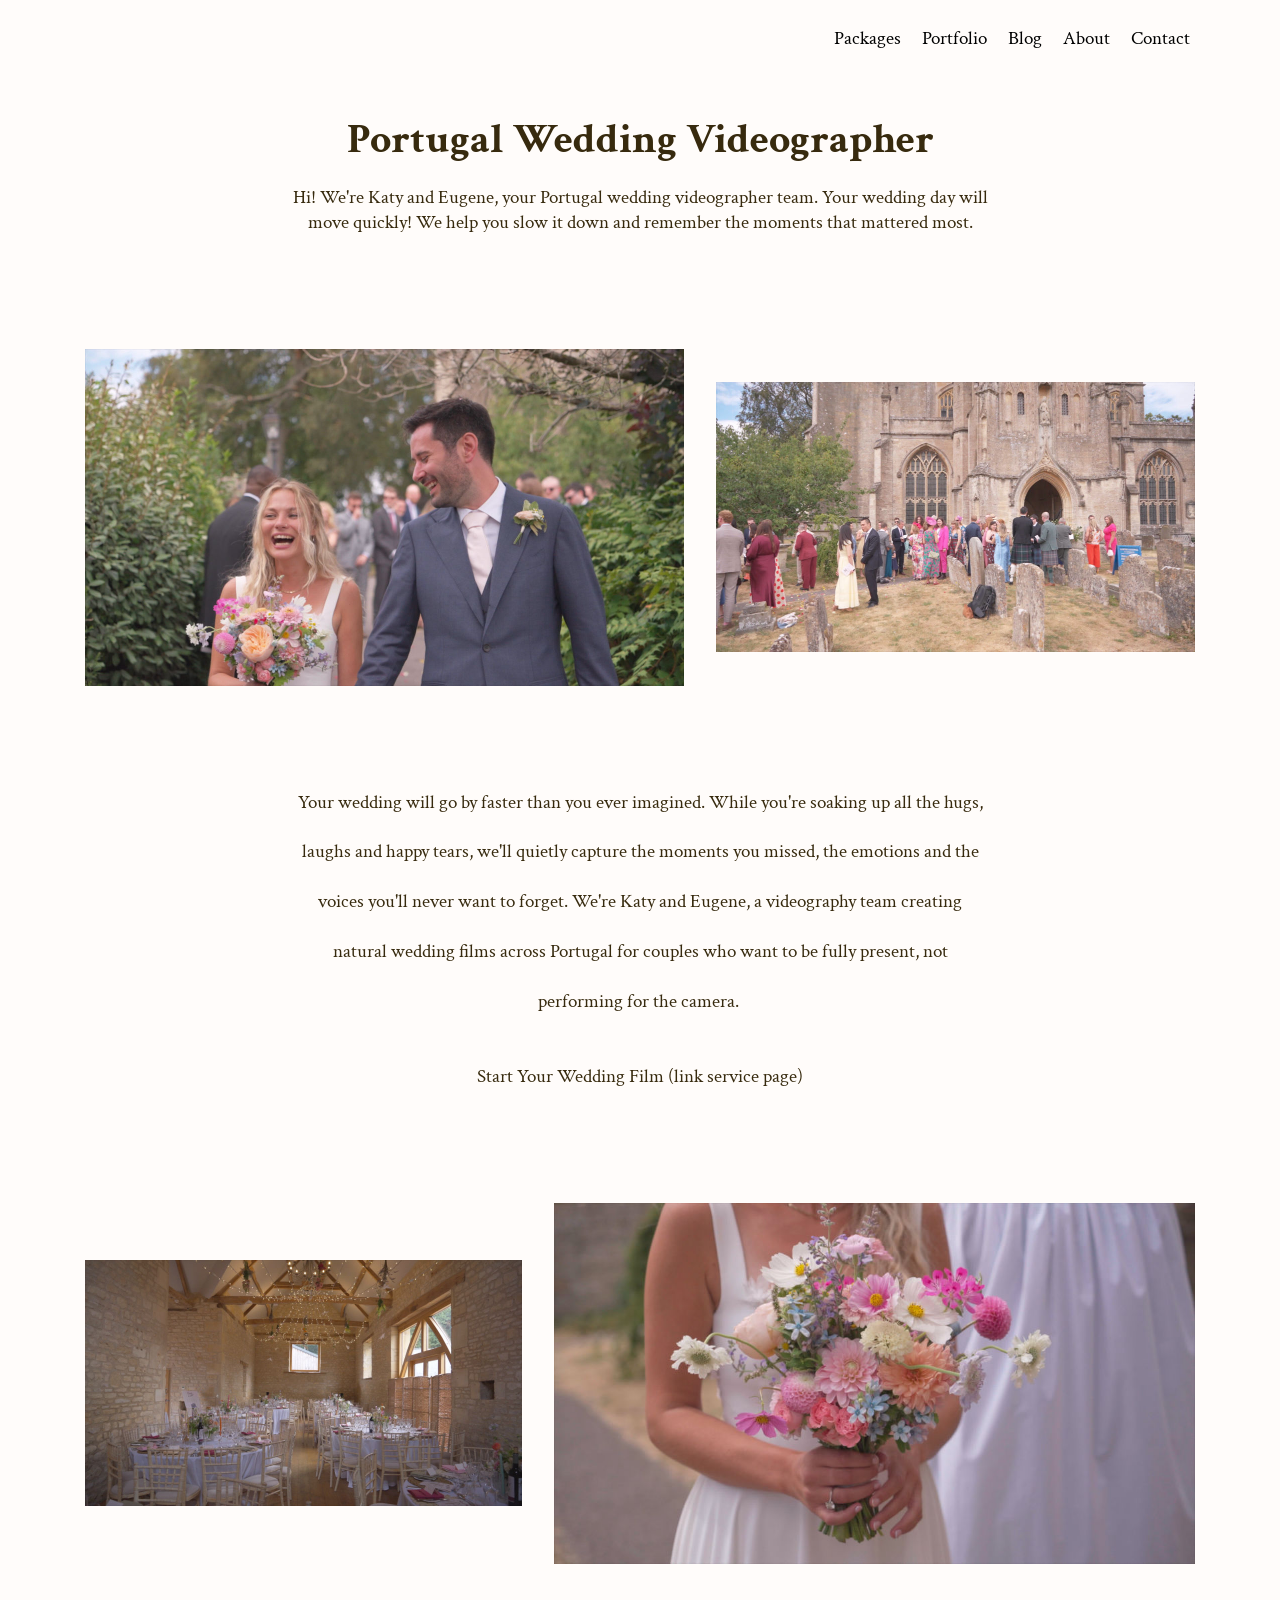
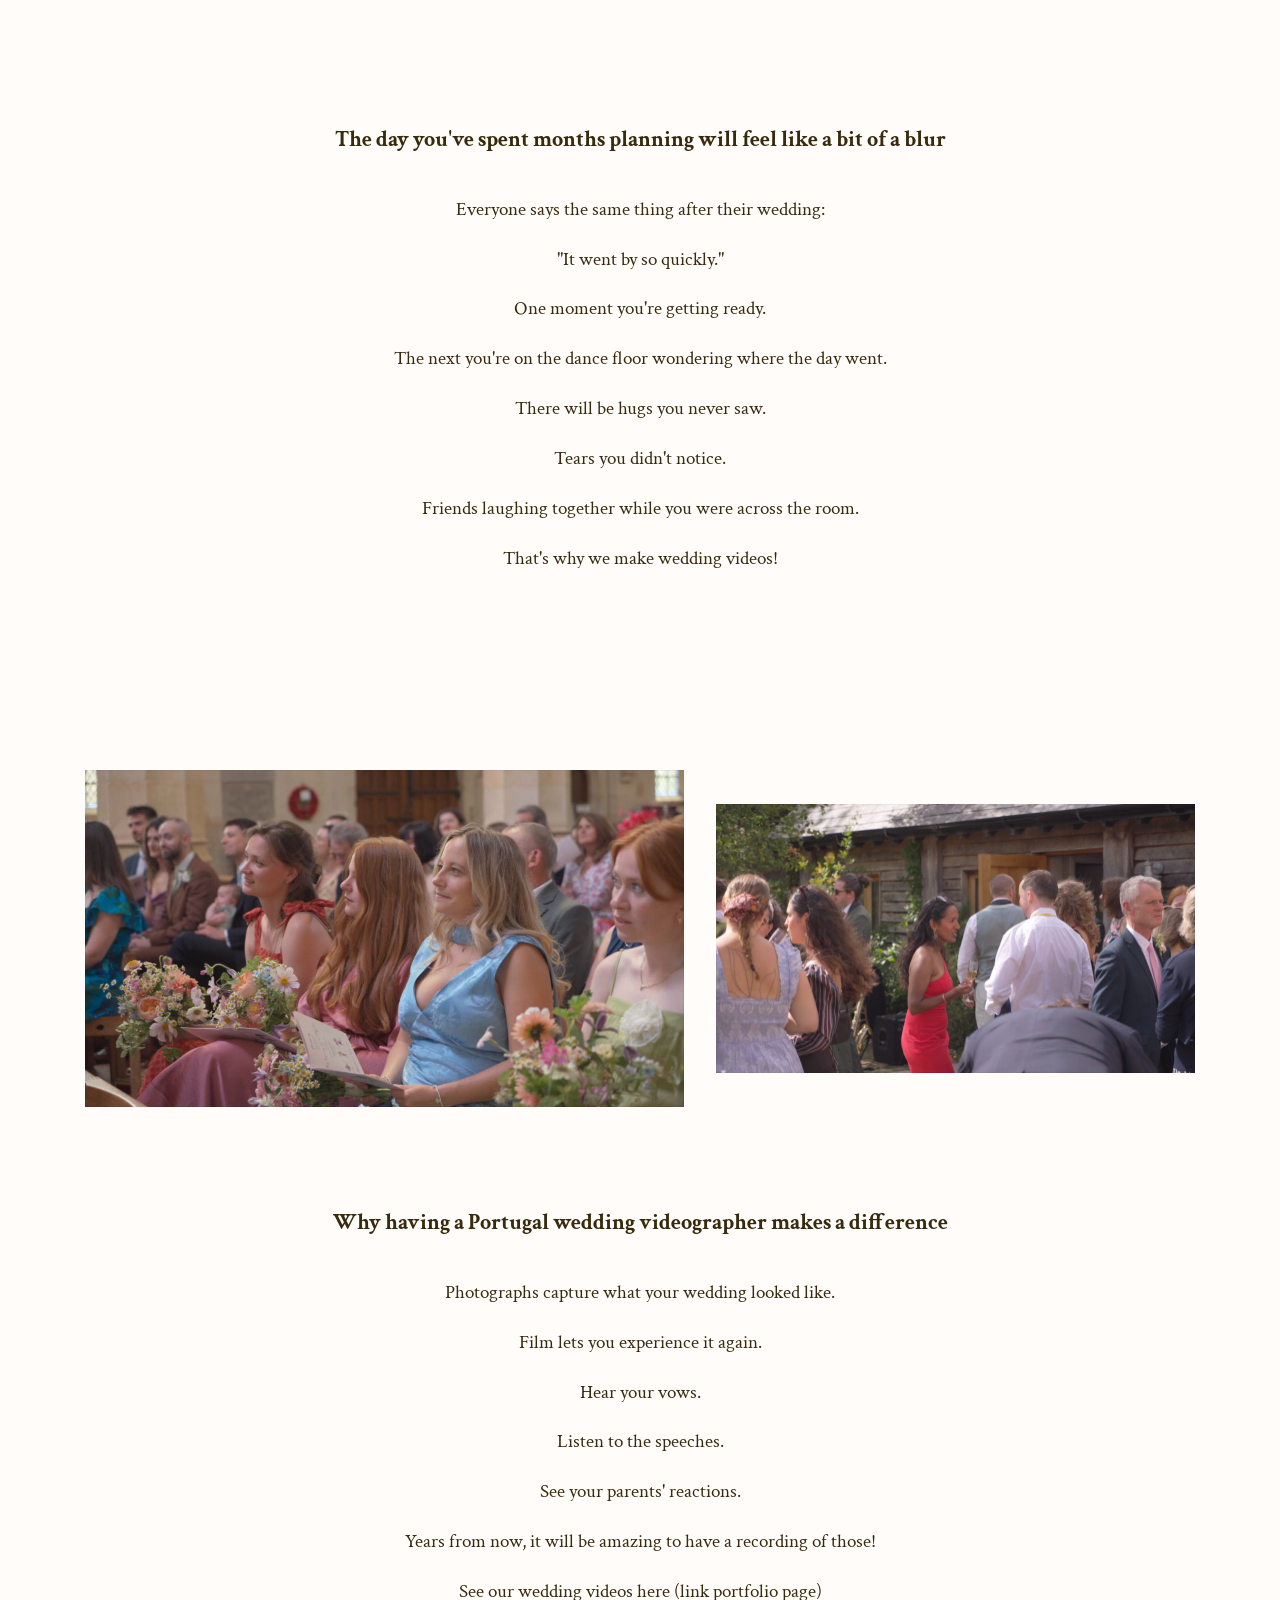
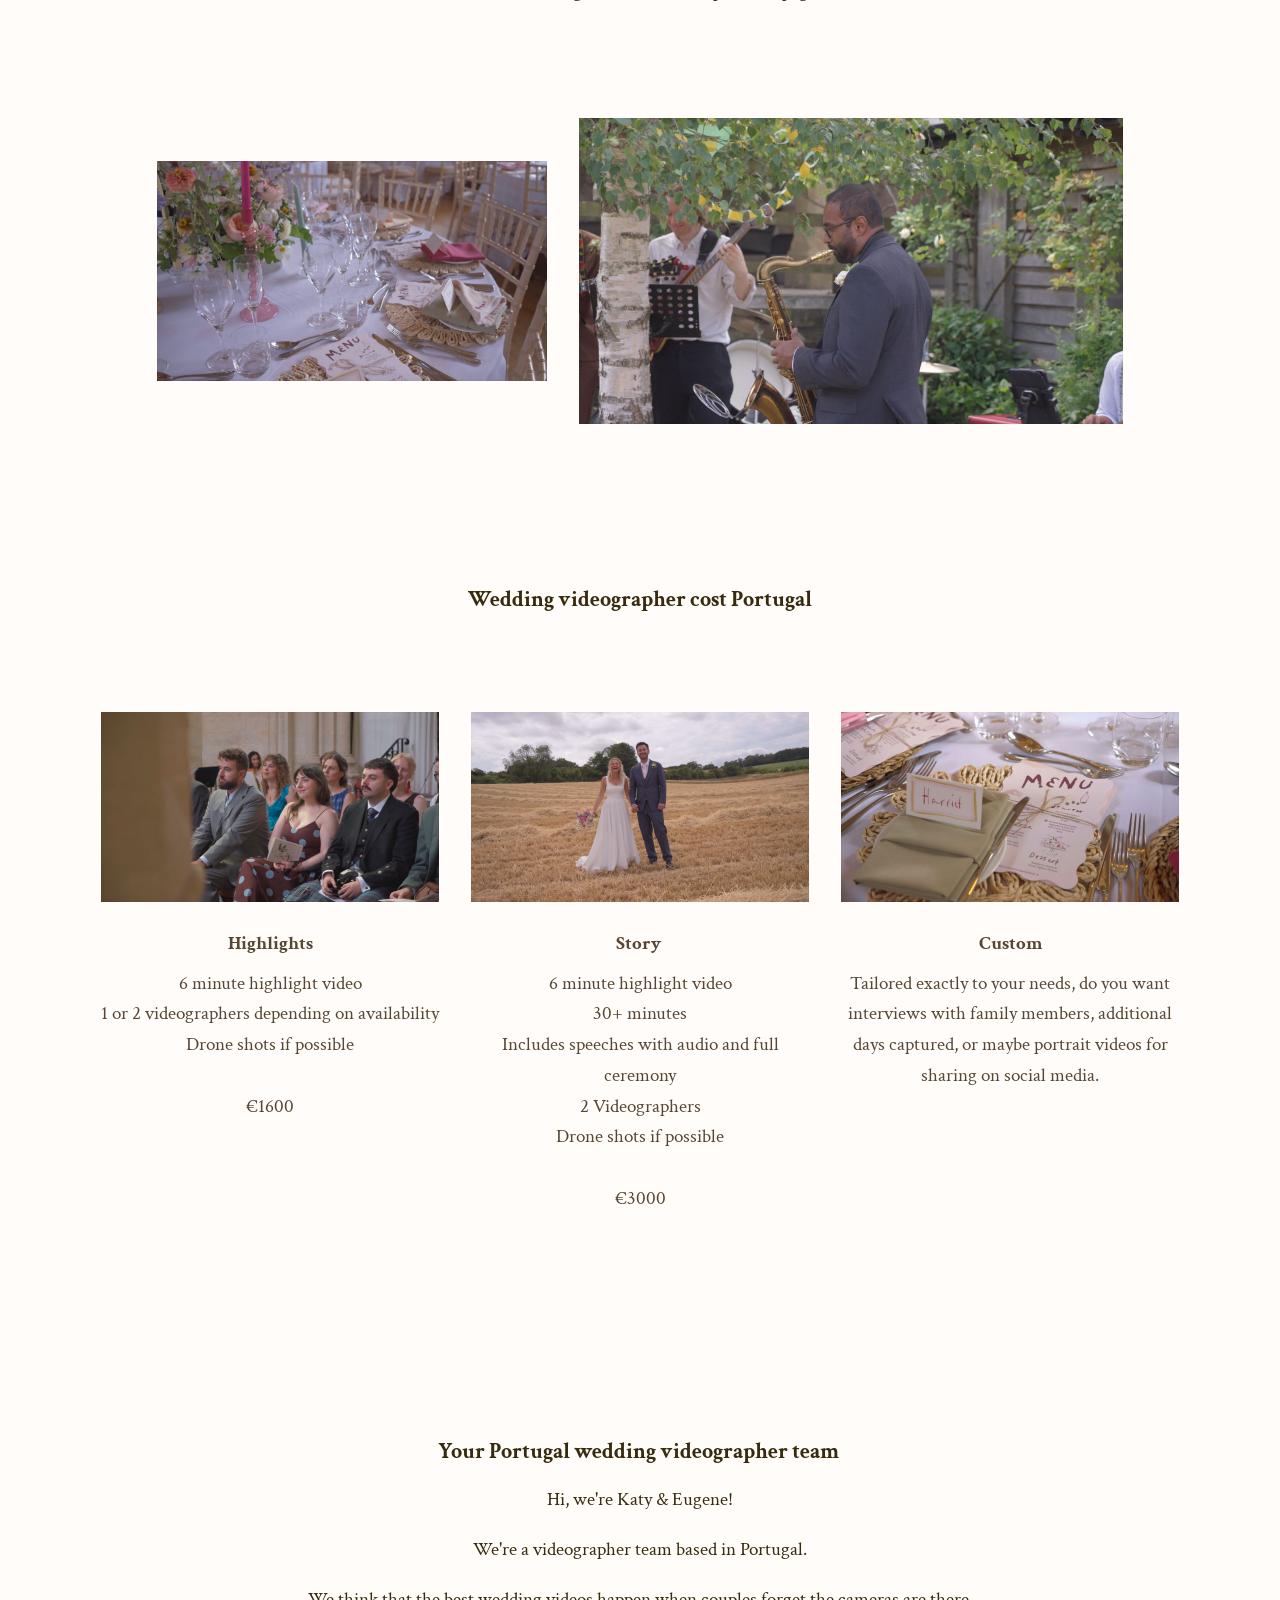
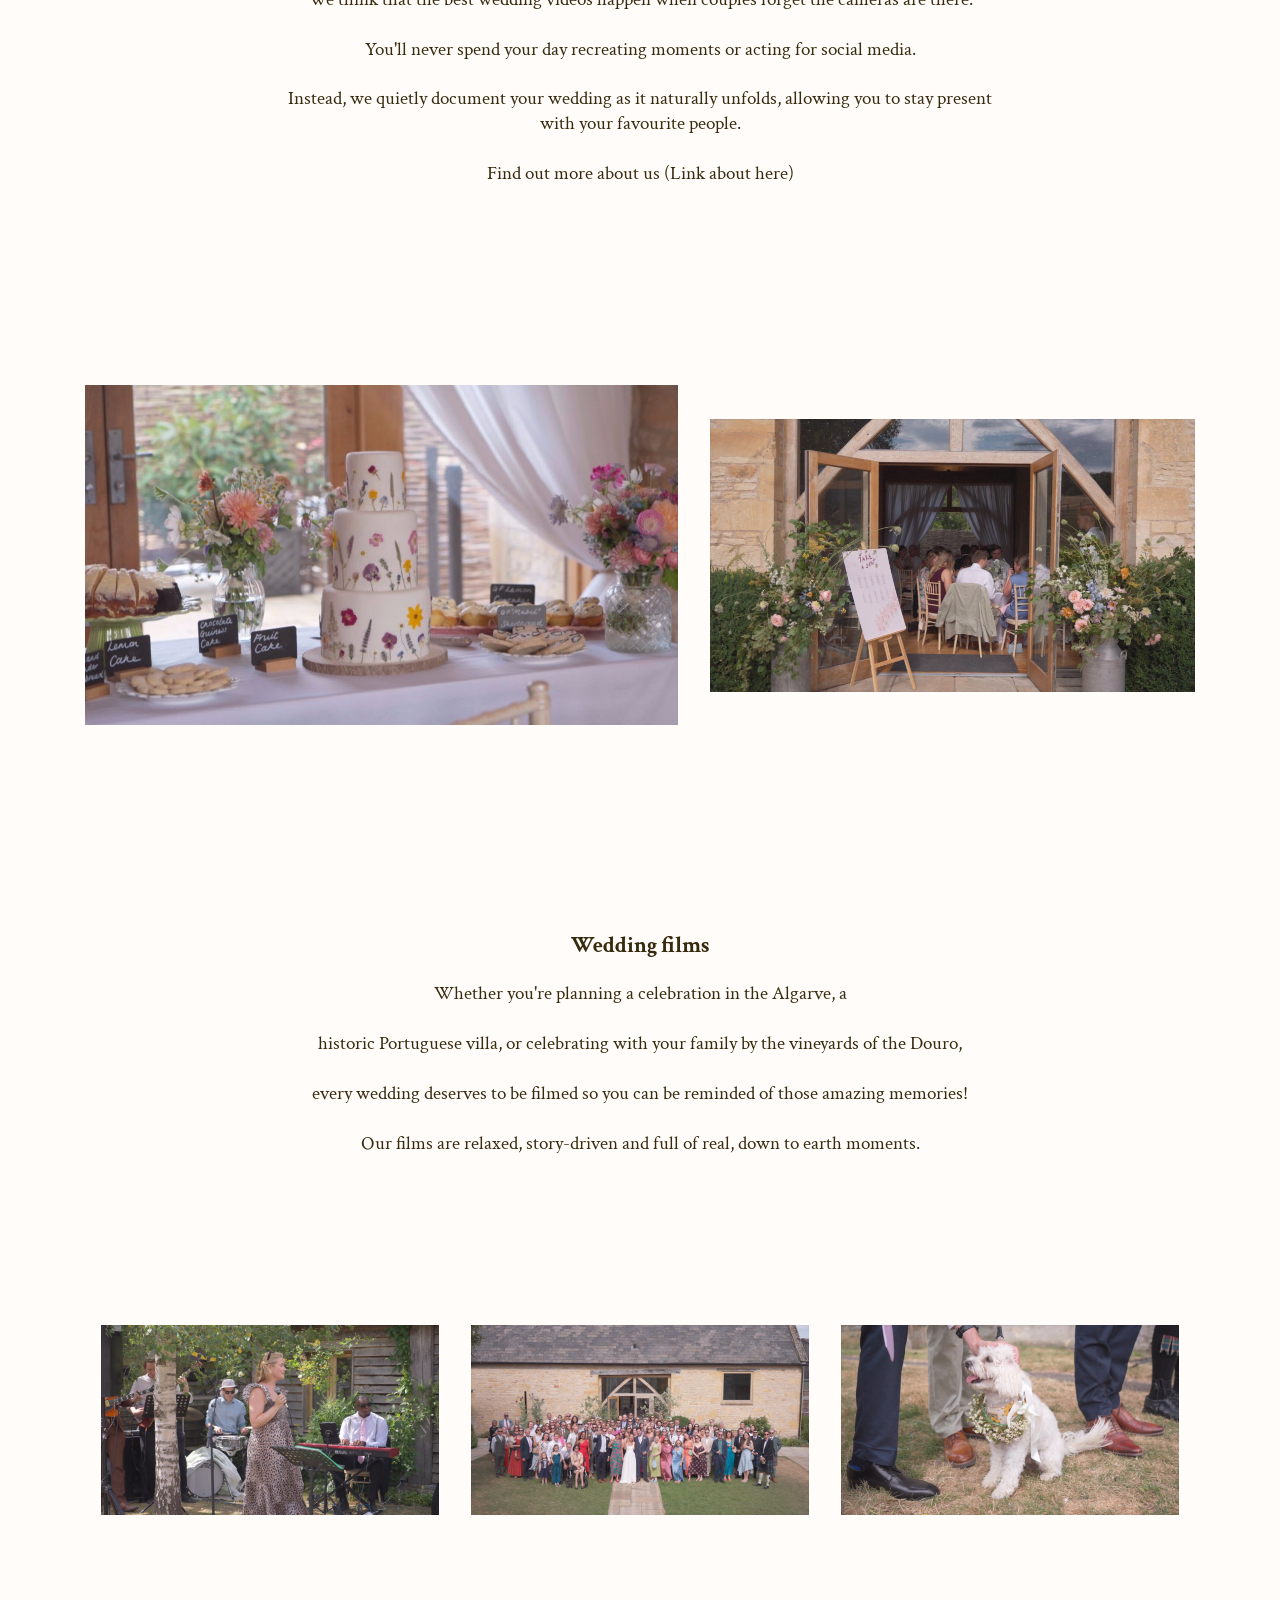
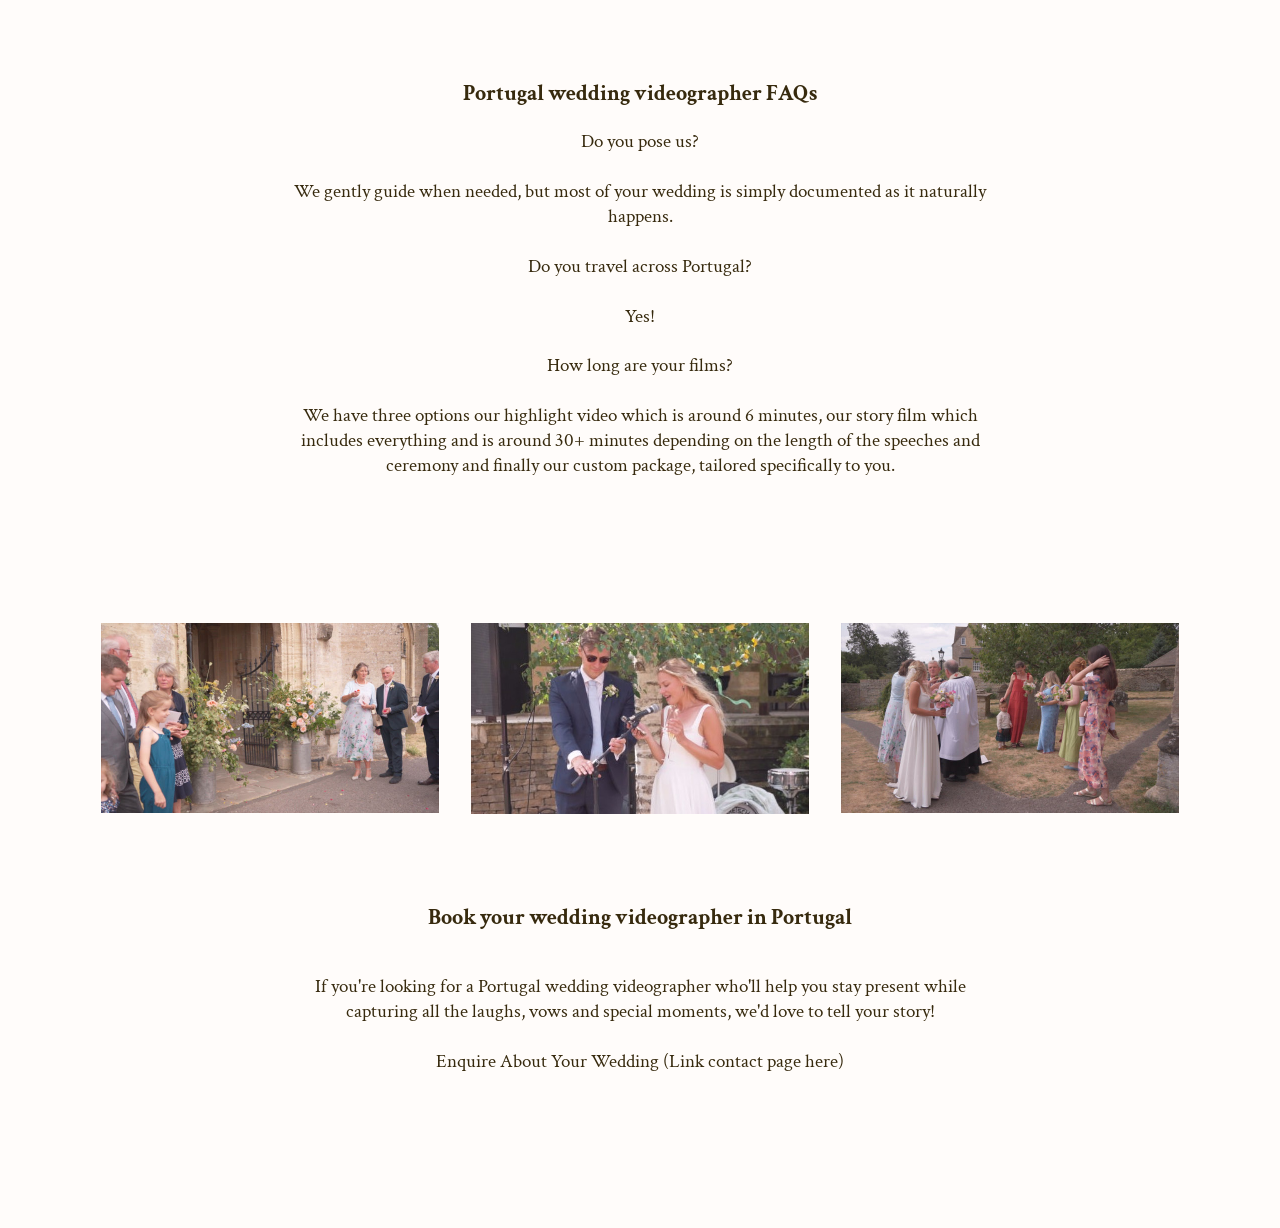
==== commit 01a8d599: "new pages" ====
--- a/index.html
+++ b/index.html
@@ -44,60 +44,23 @@
             </div>
         </div>
         <div class="collapse navbar-collapse" id="navbarSupportedContent">
-            <ul class="navbar-nav nav-dropdown nav-right navbar-nav-top-padding" data-app-modern-menu="true"><li class="nav-item"><a class="nav-link link text-black display-4" href="https://mobirise.co">
-                        Blog</a></li>
-                <li class="nav-item">
-                    <a class="nav-link link text-black display-4" href="https://mobirise.co">
-                        About Us
-                    </a>
-                </li></ul>
+            <ul class="navbar-nav nav-dropdown nav-right navbar-nav-top-padding" data-app-modern-menu="true"><li class="nav-item"><a class="nav-link link text-black display-4" href="https://mobirise.co">Packages</a></li><li class="nav-item"><a class="nav-link link text-black display-4" href="https://mobirise.co">Portfolio</a></li><li class="nav-item"><a class="nav-link link text-black display-4" href="https://mobirise.co">Blog</a></li><li class="nav-item"><a class="nav-link link text-black display-4" href="https://mobirise.co">About</a></li><li class="nav-item"><a class="nav-link link text-black display-4" href="https://mobirise.co">Contact</a></li></ul>
             
         </div>
     </nav>
 </section>
 
-<section class="engine"><a href="https://mobirise.info/g">how to build a site for free</a></section><section class="cid-tBRwXnHcIO mbr-fullscreen" data-bg-video="https://www.youtube.com/watch?v=pdAvvM44jOY" id="header2-0">
-
-    
-
-    <div class="mbr-overlay" style="opacity: 0.3; background-color: rgb(35, 35, 35);"></div>
-
-    <div class="container align-center">
-        <div class="row justify-content-md-center">
-            <div class="mbr-white col-md-10">
-                <h1 class="mbr-section-title mbr-bold pb-3 mbr-fonts-style display-1"><span style="font-weight: normal;">
-                    </span><br><span style="font-weight: normal;"><br></span><br><span style="font-weight: normal;">Hi! We're Katy and Eugene, </span><span style="font-weight: normal;">your </span><span style="font-weight: normal;">Portugal Wedding Videographer Team&nbsp;</span></h1>
-                <h3 class="mbr-section-subtitle align-center mbr-light pb-3 mbr-fonts-style display-5">Your wedding day will move quickly. We help you slow it down and remember the moments that mattered most.</h3>
-                <p class="mbr-text pb-3 mbr-fonts-style display-7"></p>
-                
-            </div>
-        </div>
-    </div>
-    <div class="mbr-arrow hidden-sm-down" aria-hidden="true">
-        <a href="#next">
-            <i class="mbri-down mbr-iconfont"></i>
-        </a>
-    </div>
-</section>
-
-<section class="mbr-section article content1 cid-vqT7TKIqxj" id="content1-s">
-    
-     
-
-    <div class="container">
-        <div class="media-container-row">
-            <div class="mbr-text col-12 mbr-fonts-style display-7 col-md-8"><p><span style="font-size: 1.2rem;"><br></span></p><p><span style="font-size: 1.2rem;">Your wedding will go by faster than you ever imagined! While you're soaking up all the hugs, laughs and happy tears, we'll quietly capture the moments you missed, the emotions and the voices you'll never want to forget. We're Katy and Eugene, a videography team creating natural wedding films across Portugal for couples who want to be fully present, not performing for the camera.&nbsp;</span></p><p><br></p><p>Start Your Wedding Film (Service Page)</p></div>
-        </div>
-    </div>
-</section>
-
-<section class="mbr-section article content1 cid-tBRxbwodAD" id="content1-1">
-    
-     
-
-    <div class="container">
-        <div class="media-container-row">
-            <div class="mbr-text col-12 mbr-fonts-style display-5 col-md-8"><p><br></p><p><span style="font-size: 1rem;">The day you've spent months planning will feel like a blur.</span></p><p>Everyone says the same thing after their wedding:</p><p>"It went by so quickly."</p><p>One moment you're getting ready.</p><p>The next you're on the dance floor wondering where the day went.</p><p>There will be hugs you never saw.</p><p>Tears you didn't notice.</p><p>Friends laughing together while you were across the room.</p><p>Moments you'll wish you could experience again.</p><p>That's why we make wedding videos.</p><p>Not just to create beautiful films.</p><p>But to help you relive one of the happiest days of your life.</p></div>
+<section class="engine"><a href="https://mobirise.info/j">website templates</a></section><section class="mbr-section content4 cid-vqXbmShu9O" id="content4-4g">
+
+    
+
+    <div class="container">
+        <div class="media-container-row">
+            <div class="title col-12 col-md-8">
+                <h2 class="align-center pb-3 mbr-fonts-style display-1"><div><strong>Portugal Wedding Videographer</strong></div></h2>
+                <h3 class="mbr-section-subtitle align-center mbr-light mbr-fonts-style display-7"><div>Hi! We're Katy and Eugene, your Portugal wedding videographer team. Your wedding day will move quickly! We help you slow it down and remember the moments that mattered most.</div></h3>
+                
+            </div>
         </div>
     </div>
 </section>
@@ -120,87 +83,29 @@
     </div>
 </section>
 
-<section class="mbr-section article content1 cid-tBYCCyA6RM" id="content1-5">
-    
-     
-
-    <div class="container">
-        <div class="media-container-row">
-            <div class="mbr-text col-12 mbr-fonts-style display-5 col-md-8"><p><span style="font-size: 1rem;"><br></span></p><p><strong><span style="font-size: 1rem;">Why having a Portugal wedding videographer makes a difference</span><br></strong></p><p><span style="font-size: 1rem;">Photographs capture what your wedding looked like.</span><br></p><p>Film lets you experience it again.</p><p>Hear your vows.</p><p>Listen to the speeches.</p><p>See your parents' reactions.</p><p>Watch your grandparents laughing.</p><p>Remember how it all felt.</p><p>Years from now, those voices may become the most precious memories of all.</p></div>
-        </div>
-    </div>
-</section>
-
-<section class="cid-vqSTDhNlOO" id="image4-m">
+<section class="mbr-section content4 cid-vqX9snL0SH" id="content4-48">
+
+    
+
+    <div class="container">
+        <div class="media-container-row">
+            <div class="title col-12 col-md-8">
+                
+                <h3 class="mbr-section-subtitle align-center mbr-light mbr-fonts-style display-7">Your wedding will go by faster than you ever imagined. While you're soaking up all the hugs, <br><br>laughs and happy tears, we'll quietly capture the moments you missed, the emotions and the <br><br>voices you'll never want to forget. We're Katy and Eugene, a videography team creating <br><br>natural wedding films across Portugal for couples who want to be fully present, not <br><br>performing for the camera.&nbsp;<div><br></div><div><br></div><div><span style="font-size: 1.2rem;">Start Your Wedding Film (link service page)</span><br></div></h3>
+                
+            </div>
+        </div>
+    </div>
+</section>
+
+<section class="cid-vqSTGBwMQE" id="image4-n">
     <!-- Block parameters controls (Blue "Gear" panel) -->
     
     <!-- End block parameters -->
     <div class="container images-container">
             <div class="media-container-row" style="width: 100%;">
-                <div class="img-item item1" style="width: 74%;">
-                    <img src="assets/images/portugal-wedding-videographer-cake-1198x674.jpg" alt="Skilled artisans weaving traditional baskets by hand using natural materials." title="Sustainable Craftsmanship – Supporting Local Artisans with Video Storytelling.">
-                    
-                </div>
-                <div class="img-item">
-                    <img src="assets/images/portugal-wedding-videographer-entrance-958x539.jpg" alt="A peaceful beach with turquoise waters, capturing the beauty of coastal landscapes." title="Nature Documentary Production – Showcasing the Serenity of Coastal Ecosystems.">
-                    
-                </div>
-            </div>
-    </div>
-</section>
-
-<section class="cid-tBYCK4Ln5b" id="video3-6">
-
-    
-    
-    <figure class="mbr-figure align-center container">
-        <div class="video-block" style="width: 80%;">
-            <div><iframe class="mbr-embedded-video" src="https://www.youtube.com/embed/B5yimQiKFS0?rel=0&amp;amp;showinfo=0&amp;autoplay=0&amp;loop=0" width="1280" height="720" frameborder="0" allowfullscreen></iframe></div>
-        </div>
-    </figure>
-</section>
-
-<section class="mbr-section article content1 cid-tBYCXjPHSA" id="content1-7">
-    
-     
-
-    <div class="container">
-        <div class="media-container-row">
-            <div class="mbr-text col-12 mbr-fonts-style display-7 col-md-8"><p><span style="font-size: 1rem;"><strong>Your Portugal Wedding Videographer Team&nbsp;</strong></span></p><p>Hi, we're Katy &amp; Eugene!</p><p>We're a videographer team based in Portugal.</p><p>We believe the best wedding films happen when couples forget the cameras are even there.</p><p>You'll never spend your day recreating moments or acting for social media.</p><p>Instead, we quietly document your wedding as it naturally unfolds, allowing you to stay present with the people who matter most.</p><p>Meet Katy &amp; Eugene (About Page)</p></div>
-        </div>
-    </div>
-</section>
-
-<section class="cid-tBYBOQ2g24" id="video3-4">
-
-    
-    
-    <figure class="mbr-figure align-center container">
-        <div class="video-block" style="width: 80%;">
-            <div><iframe class="mbr-embedded-video" src="https://www.youtube.com/embed/pdAvvM44jOY?rel=0&amp;amp;showinfo=0&amp;autoplay=0&amp;loop=0" width="1280" height="720" frameborder="0" allowfullscreen></iframe></div>
-        </div>
-    </figure>
-</section>
-
-<section class="mbr-section article content1 cid-vqSRpAVnck" id="content1-j">
-    
-     
-
-    <div class="container">
-        <div class="media-container-row">
-            <div class="mbr-text col-12 mbr-fonts-style display-5 col-md-8"><p><span style="font-size: 1rem;"><strong>Wedding Films</strong></span></p><p><span style="font-size: 1rem;">Whether you're planning a celebration overlooking the Algarve, exchanging vows in a historic Portuguese villa, or celebrating with family beneath the vineyards of the Douro Valley, every wedding deserves to be remembered honestly.</span></p><p><span style="font-size: 1rem;">Our films are relaxed, story-driven and full of genuine moments.</span></p><p><span style="font-size: 1rem;">Just your day, beautifully told.</span></p></div>
-        </div>
-    </div>
-</section>
-
-<section class="cid-vqSTGBwMQE" id="image4-n">
-    <!-- Block parameters controls (Blue "Gear" panel) -->
-    
-    <!-- End block parameters -->
-    <div class="container images-container">
-            <div class="media-container-row" style="width: 100%;">
-                <div class="img-item item1" style="width: 128%;">
-                    <img src="assets/images/portugal-wedding-videographer-menu-1198x674.jpg" alt="Skilled artisans weaving traditional baskets by hand using natural materials." title="Sustainable Craftsmanship – Supporting Local Artisans with Video Storytelling.">
+                <div class="img-item item1" style="width: 71%;">
+                    <img src="assets/images/portugal-wedding-videographer-food-874x492.jpg" alt="Skilled artisans weaving traditional baskets by hand using natural materials." title="Sustainable Craftsmanship – Supporting Local Artisans with Video Storytelling.">
                     
                 </div>
                 <div class="img-item">
@@ -211,13 +116,17 @@
     </div>
 </section>
 
-<section class="mbr-section article content1 cid-vqSROBqwDp" id="content1-k">
-    
-     
-
-    <div class="container">
-        <div class="media-container-row">
-            <div class="mbr-text col-12 mbr-fonts-style display-7 col-md-8"><p><span style="font-size: 1rem;"><strong>Portugal Wedding Videographer FAQs</strong></span></p><p>Do you pose us?</p><p>No. We gently guide when needed, but most of your wedding is simply documented as it naturally happens.</p><p>Do you travel across Portugal?</p><p>Yes!</p><p>How long are your films?</p><p>You can find more details on our packages page (link packages here)</p></div>
+<section class="mbr-section content4 cid-vqX9MA6ZKE" id="content4-49">
+
+    
+
+    <div class="container">
+        <div class="media-container-row">
+            <div class="title col-12 col-md-8">
+                <h2 class="align-center pb-3 mbr-fonts-style display-2"><strong>The day you've spent months planning will feel like a bit of a blur</strong><div><br></div></h2>
+                <h3 class="mbr-section-subtitle align-center mbr-light mbr-fonts-style display-7"><div><span style="font-size: 1.2rem;">Everyone says the same thing after their wedding:</span></div><div><span style="font-size: 1.2rem;"><br></span></div><div><span style="font-size: 1.2rem;">"It went by so quickly."</span></div><div><span style="font-size: 1.2rem;"><br></span></div><div><span style="font-size: 1.2rem;">One moment you're getting ready.</span></div><div><span style="font-size: 1.2rem;"><br></span></div><div><span style="font-size: 1.2rem;">The next you're on the dance floor wondering where the day went.</span></div><div><br></div><div><span style="font-size: 1.2rem;">There will be hugs you never saw.</span></div><div><br></div><div><span style="font-size: 1.2rem;">Tears you didn't notice.</span></div><div><span style="font-size: 1.2rem;"><br></span></div><div><span style="font-size: 1.2rem;">Friends laughing together while you were across the room.</span></div><div><br></div><div><span style="font-size: 1.2rem;">That's why we make wedding videos!</span></div><div><br></div></h3>
+                
+            </div>
         </div>
     </div>
 </section>
@@ -240,32 +149,279 @@
     </div>
 </section>
 
-<section class="mbr-section article content1 cid-vqSSeUFn3E" id="content1-l">
-    
-     
-
-    <div class="container">
-        <div class="media-container-row">
-            <div class="mbr-text col-12 mbr-fonts-style display-7 col-md-8"><p><span style="font-size: 1rem;"><strong>One day</strong></span></p><p><span style="font-size: 1rem;">If you're looking for a Portugal wedding videographer who'll help you stay present while capturing all the laughs, vows and special moments, we'd love to tell your story.</span><br></p><p>Enquire About Your Wedding (Contact)</p></div>
+<section class="mbr-section content4 cid-vqXapeYjIB" id="content4-4a">
+
+    
+
+    <div class="container">
+        <div class="media-container-row">
+            <div class="title col-12 col-md-8">
+                <h2 class="align-center pb-3 mbr-fonts-style display-2"><div><strong>Why having a Portugal wedding videographer makes a difference</strong></div><div><br></div></h2>
+                <h3 class="mbr-section-subtitle align-center mbr-light mbr-fonts-style display-7"><div>Photographs capture what your wedding looked like.</div><div><br></div><div>Film lets you experience it again.</div><div><br></div><div>Hear your vows.</div><div><br></div><div>Listen to the speeches.</div><div><br></div><div>See your parents' reactions.</div><div><br></div><div>Years from now, it will be amazing to have a recording of those!</div><div><br></div><div>See our wedding videos here (link portfolio page)</div></h3>
+                
+            </div>
         </div>
     </div>
 </section>
 
 <section class="cid-vqSZYDLvu3" id="image4-r">
+    <!-- Block parameters controls (Blue "Gear" panel) -->
+    
+    <!-- End block parameters -->
+    <div class="container images-container">
+            <div class="media-container-row" style="width: 87%;">
+                <div class="img-item item1" style="width: 75%;">
+                    <img src="assets/images/portugal-wedding-videographer-table-setting-candles-1198x674.jpg" alt="Skilled artisans weaving traditional baskets by hand using natural materials." title="Sustainable Craftsmanship – Supporting Local Artisans with Video Storytelling.">
+                    
+                </div>
+                <div class="img-item">
+                    <img src="assets/images/portugal-wedding-videographer-music-958x539.jpg" alt="A peaceful beach with turquoise waters, capturing the beauty of coastal landscapes." title="Nature Documentary Production – Showcasing the Serenity of Coastal Ecosystems.">
+                    
+                </div>
+            </div>
+    </div>
+</section>
+
+<section class="mbr-section content5 cid-vqVUNhkuHz" id="content5-u">
+
+    
+
+    
+
+    <div class="container">
+        <div class="media-container-row">
+            <div class="title col-12 col-md-8">
+                <h2 class="align-center mbr-bold mbr-white pb-3 mbr-fonts-style display-2">Wedding videographer cost Portugal</h2>
+                
+                
+                
+            </div>
+        </div>
+    </div>
+</section>
+
+<section class="features2 cid-vqVUF9I0xu" id="features2-t">
+
+    
+
+    
+    
+    <div class="container">
+        <div class="media-container-row">
+            <div class="card p-3 col-12 col-md-6 col-lg-4">
+                <div class="card-wrapper">
+                    <div class="card-img">
+                        <img src="assets/images/portugal-wedding-videographer-ceremony-676x380.jpg" alt="Scenic view of Serra da Estrela mountains, filmed by Lisbon videographer" title="">
+                    </div>
+                    <div class="card-box">
+                        <h4 class="card-title pb-3 mbr-fonts-style display-7"><strong>Highlights</strong><br></h4>
+                        <p class="mbr-text mbr-fonts-style display-7">6 minute highlight video<br>1 or 2 videographers depending on availability<br>Drone shots if possible<br><br>€1600</p>
+                    </div>
+                </div>
+            </div>
+
+            <div class="card p-3 col-12 col-md-6 col-lg-4">
+                <div class="card-wrapper">
+                    <div class="card-img">
+                        <img src="assets/images/portugal-wedding-videographer-field-676x380.jpg" alt="Shepherd with flock in Serra da Estrela, Lisbon videographer documentary scene" title="">
+                    </div>
+                    <div class="card-box ">
+                        <h4 class="card-title pb-3 mbr-fonts-style display-7"><strong>Story&nbsp;</strong></h4>
+                        <p class="mbr-text mbr-fonts-style display-7">6 minute highlight video<br>30+ minutes<br>Includes speeches with audio and full ceremony<br>2 Videographers<br>Drone shots if possible<br><br>€3000<br></p>
+                    </div>
+                </div>
+            </div>
+
+            <div class="card p-3 col-12 col-md-6 col-lg-4">
+                <div class="card-wrapper">
+                    <div class="card-img">
+                        <img src="assets/images/portugal-wedding-videographer-menu-676x380.jpg" alt="Sheep grazing in a field, Lisbon videographer rural footage" title="">
+                    </div>
+                    <div class="card-box">
+                        <h4 class="card-title pb-3 mbr-fonts-style display-7"><strong>Custom</strong><br></h4>
+                        <p class="mbr-text mbr-fonts-style display-7">Tailored exactly to your needs, do you want interviews with family members, additional days captured, or maybe portrait videos for sharing on social media.</p>
+                    </div>
+                </div>
+            </div>
+
+            
+        </div>
+    </div>
+</section>
+
+<section class="mbr-section content4 cid-vqXax5EZnw" id="content4-4b">
+
+    
+
+    <div class="container">
+        <div class="media-container-row">
+            <div class="title col-12 col-md-8">
+                <h2 class="align-center pb-3 mbr-fonts-style display-2"><div><strong>Your Portugal wedding videographer team&nbsp;</strong></div></h2>
+                <h3 class="mbr-section-subtitle align-center mbr-light mbr-fonts-style display-7"><div>Hi, we're Katy &amp; Eugene!</div><div><br></div><div>We're a videographer team based in Portugal.</div><div><br></div><div>We think that the best wedding videos happen when couples forget the cameras are there.</div><div><br></div><div>You'll never spend your day recreating moments or acting for social media.</div><div><br></div><div>Instead, we quietly document your wedding as it naturally unfolds, allowing you to stay present with your favourite people.</div><div><br></div><div>Find out more about us (Link about here)</div><div><br></div></h3>
+                
+            </div>
+        </div>
+    </div>
+</section>
+
+<section class="cid-vqSTDhNlOO" id="image4-m">
     <!-- Block parameters controls (Blue "Gear" panel) -->
     
     <!-- End block parameters -->
     <div class="container images-container">
             <div class="media-container-row" style="width: 100%;">
-                <div class="img-item item1" style="width: 139%;">
-                    <img src="assets/images/portugal-wedding-videographer-table-setting-candles-1198x674.jpg" alt="Skilled artisans weaving traditional baskets by hand using natural materials." title="Sustainable Craftsmanship – Supporting Local Artisans with Video Storytelling.">
+                <div class="img-item item1" style="width: 125%;">
+                    <img src="assets/images/portugal-wedding-videographer-cake-1186x667.jpeg" alt="Skilled artisans weaving traditional baskets by hand using natural materials." title="Sustainable Craftsmanship – Supporting Local Artisans with Video Storytelling.">
                     
                 </div>
                 <div class="img-item">
-                    <img src="assets/images/portugal-wedding-videographer-music-958x539.jpg" alt="A peaceful beach with turquoise waters, capturing the beauty of coastal landscapes." title="Nature Documentary Production – Showcasing the Serenity of Coastal Ecosystems.">
-                    
-                </div>
-            </div>
+                    <img src="assets/images/portugal-wedding-videographer-entrance-958x539.jpg" alt="A peaceful beach with turquoise waters, capturing the beauty of coastal landscapes." title="Nature Documentary Production – Showcasing the Serenity of Coastal Ecosystems.">
+                    
+                </div>
+            </div>
+    </div>
+</section>
+
+<section class="mbr-section content4 cid-vqXaDkvZNP" id="content4-4c">
+
+    
+
+    <div class="container">
+        <div class="media-container-row">
+            <div class="title col-12 col-md-8">
+                <h2 class="align-center pb-3 mbr-fonts-style display-2"><strong>Wedding films</strong></h2>
+                <h3 class="mbr-section-subtitle align-center mbr-light mbr-fonts-style display-7"><div>Whether you're planning a celebration in the Algarve, a</div><br><div>historic Portuguese villa, or celebrating with your family by the vineyards of the Douro,</div><br><div> every wedding deserves to be filmed so you can be reminded of those amazing memories!</div><div><br></div><div>Our films are relaxed, story-driven and full of real, down to earth moments.</div><div><br></div></h3>
+                
+            </div>
+        </div>
+    </div>
+</section>
+
+<section class="features2 cid-vqXif45u6S" id="features2-4i">
+
+    
+
+    
+    
+    <div class="container">
+        <div class="media-container-row">
+            <div class="card p-3 col-12 col-md-6 col-lg-4">
+                <div class="card-wrapper">
+                    <div class="card-img">
+                        <img src="assets/images/portugal-wedding-videographer-singer-676x380.jpg" alt="Scenic view of Serra da Estrela mountains, filmed by Lisbon videographer" title="">
+                    </div>
+                    <div class="card-box">
+                        
+                        
+                    </div>
+                </div>
+            </div>
+
+            <div class="card p-3 col-12 col-md-6 col-lg-4">
+                <div class="card-wrapper">
+                    <div class="card-img">
+                        <img src="assets/images/portugal-wedding-videographer-group-676x380.jpg" alt="Shepherd with flock in Serra da Estrela, Lisbon videographer documentary scene" title="">
+                    </div>
+                    <div class="card-box ">
+                        
+                        
+                    </div>
+                </div>
+            </div>
+
+            <div class="card p-3 col-12 col-md-6 col-lg-4">
+                <div class="card-wrapper">
+                    <div class="card-img">
+                        <img src="assets/images/portugal-wedding-videographer-dog-676x380.jpg" alt="Sheep grazing in a field, Lisbon videographer rural footage" title="">
+                    </div>
+                    <div class="card-box">
+                        
+                        
+                    </div>
+                </div>
+            </div>
+
+            
+        </div>
+    </div>
+</section>
+
+<section class="mbr-section content4 cid-vqXaY4X2k5" id="content4-4f">
+
+    
+
+    <div class="container">
+        <div class="media-container-row">
+            <div class="title col-12 col-md-8">
+                <h2 class="align-center pb-3 mbr-fonts-style display-2"><strong>Portugal wedding videographer FAQs</strong></h2>
+                <h3 class="mbr-section-subtitle align-center mbr-light mbr-fonts-style display-7"><div>Do you pose us?</div><br><div><span style="font-size: 1.2rem;">We gently guide when needed, but most of your wedding is simply documented as it naturally happens.</span><br></div><div><br></div><div>Do you travel across Portugal?</div><div><br></div><div>Yes!</div><div><br></div><div>How long are your films?</div><div><br></div><div>We have three options our highlight video which is around 6 minutes, our story film which includes everything and is around 30+ minutes depending on the length of the speeches and ceremony and finally our custom package, tailored specifically to you.</div></h3>
+                
+            </div>
+        </div>
+    </div>
+</section>
+
+<section class="features2 cid-vqY4VKAw5K" id="features2-4q">
+
+    
+
+    
+    
+    <div class="container">
+        <div class="media-container-row">
+            <div class="card p-3 col-12 col-md-6 col-lg-4">
+                <div class="card-wrapper">
+                    <div class="card-img">
+                        <img src="assets/images/outside-flowers-676x380.jpg" alt="Scenic view of Serra da Estrela mountains, filmed by Lisbon videographer" title="">
+                    </div>
+                    <div class="card-box">
+                        
+                        
+                    </div>
+                </div>
+            </div>
+
+            <div class="card p-3 col-12 col-md-6 col-lg-4">
+                <div class="card-wrapper">
+                    <div class="card-img">
+                        <img src="assets/images/speech-1-676x380.jpeg" alt="Shepherd with flock in Serra da Estrela, Lisbon videographer documentary scene" title="">
+                    </div>
+                    <div class="card-box ">
+                        
+                        
+                    </div>
+                </div>
+            </div>
+
+            <div class="card p-3 col-12 col-md-6 col-lg-4">
+                <div class="card-wrapper">
+                    <div class="card-img">
+                        <img src="assets/images/cute-676x380.jpg" alt="Sheep grazing in a field, Lisbon videographer rural footage" title="">
+                    </div>
+                    <div class="card-box">
+                        
+                        
+                    </div>
+                </div>
+            </div>
+
+            
+        </div>
+    </div>
+</section>
+
+<section class="mbr-section content4 cid-vqXaJhpWoR" id="content4-4d">
+
+    
+
+    <div class="container">
+        <div class="media-container-row">
+            <div class="title col-12 col-md-8">
+                <h2 class="align-center pb-3 mbr-fonts-style display-2"><div><strong>Book your wedding videographer in Portugal</strong></div><div><br></div></h2>
+                <h3 class="mbr-section-subtitle align-center mbr-light mbr-fonts-style display-7"><div>If you're looking for a Portugal wedding videographer who'll help you stay present while capturing all the laughs, vows and special moments, we'd love to tell your story!</div><div><br></div><div>Enquire About Your Wedding (Link contact page here)</div><div><br></div></h3>
+                
+            </div>
+        </div>
     </div>
 </section>
 
@@ -274,12 +430,10 @@
   <script src="assets/popper/popper.min.js"></script>
   <script src="assets/bootstrap/js/bootstrap.min.js"></script>
   <script src="assets/tether/tether.min.js"></script>
+  <script src="assets/smoothscroll/smooth-scroll.js"></script>
   <script src="assets/dropdown/js/nav-dropdown.js"></script>
   <script src="assets/dropdown/js/navbar-dropdown.js"></script>
   <script src="assets/touchswipe/jquery.touch-swipe.min.js"></script>
-  <script src="assets/ytplayer/jquery.mb.ytplayer.min.js"></script>
-  <script src="assets/vimeoplayer/jquery.mb.vimeo_player.js"></script>
-  <script src="assets/smoothscroll/smooth-scroll.js"></script>
   <script src="assets/theme/js/script.js"></script>
   
   
--- a/assets/mobirise/css/mbr-additional.css
+++ b/assets/mobirise/css/mbr-additional.css
@@ -17,19 +17,19 @@
 }
 .display-2 {
   font-family: 'Crimson Text', serif;
-  font-size: 3rem;
+  font-size: 1.4rem;
   font-display: swap;
 }
 .display-2 > .mbr-iconfont {
-  font-size: 4.8rem;
+  font-size: 2.24rem;
 }
 .display-4 {
   font-family: 'Crimson Text', serif;
-  font-size: 1rem;
+  font-size: 1.2rem;
   font-display: swap;
 }
 .display-4 > .mbr-iconfont {
-  font-size: 1.6rem;
+  font-size: 1.92rem;
 }
 .display-5 {
   font-family: 'Crimson Text', serif;
@@ -59,14 +59,14 @@
     line-height: calc( 1.4 * (1.56rem + (2.6 - 1.56) * ((100vw - 20rem) / (48 - 20))));
   }
   .display-2 {
-    font-size: 2.4rem;
-    font-size: calc( 1.7rem + (3 - 1.7) * ((100vw - 20rem) / (48 - 20)));
-    line-height: calc( 1.4 * (1.7rem + (3 - 1.7) * ((100vw - 20rem) / (48 - 20))));
+    font-size: 1.12rem;
+    font-size: calc( 1.14rem + (1.4 - 1.14) * ((100vw - 20rem) / (48 - 20)));
+    line-height: calc( 1.4 * (1.14rem + (1.4 - 1.14) * ((100vw - 20rem) / (48 - 20))));
   }
   .display-4 {
-    font-size: 0.8rem;
-    font-size: calc( 1rem + (1 - 1) * ((100vw - 20rem) / (48 - 20)));
-    line-height: calc( 1.4 * (1rem + (1 - 1) * ((100vw - 20rem) / (48 - 20))));
+    font-size: 0.96rem;
+    font-size: calc( 1.07rem + (1.2 - 1.07) * ((100vw - 20rem) / (48 - 20)));
+    line-height: calc( 1.4 * (1.07rem + (1.2 - 1.07) * ((100vw - 20rem) / (48 - 20))));
   }
   .display-5 {
     font-size: 0.96rem;
@@ -711,13 +711,13 @@
   opacity: 0.3;
 }
 .cid-tBT1cUaUUh .navbar {
-  background: #ffffff;
+  background: #fffcfa;
   transition: none;
   min-height: 77px;
   padding: .5rem 0;
 }
 .cid-tBT1cUaUUh .navbar-dropdown.bg-color.transparent.opened {
-  background: #ffffff;
+  background: #fffcfa;
 }
 .cid-tBT1cUaUUh a {
   font-style: normal;
@@ -808,7 +808,7 @@
   padding-bottom: 0;
 }
 .cid-tBT1cUaUUh .dropdown .dropdown-menu {
-  background: #ffffff;
+  background: #fffcfa;
   visibility: hidden;
   display: block;
   position: absolute;
@@ -1113,35 +1113,16 @@
 .cid-tBT1cUaUUh .dropdown-item:hover {
   color: #767676 !important;
 }
-.cid-vqT7TKIqxj {
-  padding-top: 60px;
+.cid-vqXbmShu9O {
+  padding-top: 120px;
   padding-bottom: 60px;
   background-color: #fffcfa;
 }
-.cid-vqT7TKIqxj .mbr-text,
-.cid-vqT7TKIqxj blockquote {
-  color: #767676;
-}
-.cid-vqT7TKIqxj .mbr-text P {
-  text-align: center;
-}
-.cid-vqT7TKIqxj .mbr-text {
-  color: #584634;
-}
-.cid-tBRxbwodAD {
-  padding-top: 60px;
-  padding-bottom: 60px;
-  background-color: #fffcfa;
-}
-.cid-tBRxbwodAD .mbr-text,
-.cid-tBRxbwodAD blockquote {
-  color: #767676;
-}
-.cid-tBRxbwodAD .mbr-text P {
-  text-align: center;
-}
-.cid-tBRxbwodAD .mbr-text {
-  color: #584634;
+.cid-vqXbmShu9O .mbr-section-subtitle {
+  color: #372a0e;
+}
+.cid-vqXbmShu9O H2 {
+  color: #372a0e;
 }
 .cid-vqSTJi9RP3 {
   padding-top: 45px;
@@ -1193,24 +1174,242 @@
     -webkit-flex-basis: initial !important;
   }
 }
-.cid-tBYCCyA6RM {
+.cid-vqX9snL0SH {
   padding-top: 60px;
   padding-bottom: 60px;
   background-color: #fffcfa;
 }
-.cid-tBYCCyA6RM .mbr-text,
-.cid-tBYCCyA6RM blockquote {
+.cid-vqX9snL0SH .mbr-section-subtitle {
+  color: #372a0e;
+}
+.cid-vqSTGBwMQE {
+  padding-top: 45px;
+  padding-bottom: 45px;
+  background: #fffcfa;
+}
+.cid-vqSTGBwMQE .images-container.container-fluid {
+  padding: 0;
+}
+.cid-vqSTGBwMQE .media-container-row {
+  margin: 0 auto;
+  align-items: stretch;
+  -webkit-align-items: stretch;
+}
+.cid-vqSTGBwMQE .media-container-row .img-item {
+  display: -webkit-flex;
+  flex-direction: column;
+  justify-content: center;
+  position: relative;
+  width: 100%;
+  z-index: 1;
+  -webkit-flex-direction: column;
+  -webkit-justify-content: center;
+}
+.cid-vqSTGBwMQE .media-container-row .img-item img {
+  width: 100%;
+  min-height: 1px;
+}
+.cid-vqSTGBwMQE .media-container-row .img-item .img-caption {
+  background: #ffffff;
+  z-index: 2;
+  padding: 1rem 1rem;
+  word-break: break-word;
+}
+.cid-vqSTGBwMQE .media-container-row .img-item .img-caption p {
+  margin-bottom: 0;
+}
+.cid-vqSTGBwMQE .media-container-row .img-item.item1 {
+  padding: 0 2rem 0 0;
+}
+@media (max-width: 992px) {
+  .cid-vqSTGBwMQE .img-item {
+    width: 100% !important;
+  }
+  .cid-vqSTGBwMQE .img-item.item1 {
+    width: 100%;
+    flex-basis: initial !important;
+    padding: 0 0 2rem 0 !important;
+    -webkit-flex-basis: initial !important;
+  }
+}
+.cid-vqX9MA6ZKE {
+  padding-top: 120px;
+  padding-bottom: 120px;
+  background-color: #fffcfa;
+}
+.cid-vqX9MA6ZKE .mbr-section-subtitle {
+  color: #372a0e;
+}
+.cid-vqX9MA6ZKE H2 {
+  color: #372a0e;
+}
+.cid-vqSTIgmuy1 {
+  padding-top: 45px;
+  padding-bottom: 45px;
+  background: #fffcfa;
+}
+.cid-vqSTIgmuy1 .images-container.container-fluid {
+  padding: 0;
+}
+.cid-vqSTIgmuy1 .media-container-row {
+  margin: 0 auto;
+  align-items: stretch;
+  -webkit-align-items: stretch;
+}
+.cid-vqSTIgmuy1 .media-container-row .img-item {
+  display: -webkit-flex;
+  flex-direction: column;
+  justify-content: center;
+  position: relative;
+  width: 100%;
+  z-index: 1;
+  -webkit-flex-direction: column;
+  -webkit-justify-content: center;
+}
+.cid-vqSTIgmuy1 .media-container-row .img-item img {
+  width: 100%;
+  min-height: 1px;
+}
+.cid-vqSTIgmuy1 .media-container-row .img-item .img-caption {
+  background: #ffffff;
+  z-index: 2;
+  padding: 1rem 1rem;
+  word-break: break-word;
+}
+.cid-vqSTIgmuy1 .media-container-row .img-item .img-caption p {
+  margin-bottom: 0;
+}
+.cid-vqSTIgmuy1 .media-container-row .img-item.item1 {
+  padding: 0 2rem 0 0;
+}
+@media (max-width: 992px) {
+  .cid-vqSTIgmuy1 .img-item {
+    width: 100% !important;
+  }
+  .cid-vqSTIgmuy1 .img-item.item1 {
+    width: 100%;
+    flex-basis: initial !important;
+    padding: 0 0 2rem 0 !important;
+    -webkit-flex-basis: initial !important;
+  }
+}
+.cid-vqXapeYjIB {
+  padding-top: 60px;
+  padding-bottom: 60px;
+  background-color: #fffcfa;
+}
+.cid-vqXapeYjIB .mbr-section-subtitle {
+  color: #372a0e;
+}
+.cid-vqXapeYjIB H2 {
+  color: #372a0e;
+}
+.cid-vqSZYDLvu3 {
+  padding-top: 45px;
+  padding-bottom: 45px;
+  background: #fffcfa;
+}
+.cid-vqSZYDLvu3 .images-container.container-fluid {
+  padding: 0;
+}
+.cid-vqSZYDLvu3 .media-container-row {
+  margin: 0 auto;
+  align-items: stretch;
+  -webkit-align-items: stretch;
+}
+.cid-vqSZYDLvu3 .media-container-row .img-item {
+  display: -webkit-flex;
+  flex-direction: column;
+  justify-content: center;
+  position: relative;
+  width: 100%;
+  z-index: 1;
+  -webkit-flex-direction: column;
+  -webkit-justify-content: center;
+}
+.cid-vqSZYDLvu3 .media-container-row .img-item img {
+  width: 100%;
+  min-height: 1px;
+}
+.cid-vqSZYDLvu3 .media-container-row .img-item .img-caption {
+  background: #ffffff;
+  z-index: 2;
+  padding: 1rem 1rem;
+  word-break: break-word;
+}
+.cid-vqSZYDLvu3 .media-container-row .img-item .img-caption p {
+  margin-bottom: 0;
+}
+.cid-vqSZYDLvu3 .media-container-row .img-item.item1 {
+  padding: 0 2rem 0 0;
+}
+@media (max-width: 992px) {
+  .cid-vqSZYDLvu3 .img-item {
+    width: 100% !important;
+  }
+  .cid-vqSZYDLvu3 .img-item.item1 {
+    width: 100%;
+    flex-basis: initial !important;
+    padding: 0 0 2rem 0 !important;
+    -webkit-flex-basis: initial !important;
+  }
+}
+.cid-vqVUNhkuHz {
+  padding-top: 120px;
+  padding-bottom: 60px;
+  background-color: #fffcfa;
+}
+.cid-vqVUNhkuHz .mbr-section-subtitle {
+  color: #372a0e;
+}
+.cid-vqVUNhkuHz H2 {
+  color: #372a0e;
+}
+.cid-vqVUNhkuHz .mbr-text {
+  color: #372a0e;
+}
+.cid-vqVUF9I0xu {
+  padding-top: 0px;
+  padding-bottom: 135px;
+  background-color: #fffcfa;
+}
+.cid-vqVUF9I0xu h4 {
+  font-weight: 500;
+  margin-bottom: 0;
+  text-align: left;
+}
+.cid-vqVUF9I0xu p {
   color: #767676;
-}
-.cid-tBYCCyA6RM .mbr-text P {
+  text-align: left;
+}
+.cid-vqVUF9I0xu .card-box {
+  padding-top: 2rem;
+}
+.cid-vqVUF9I0xu .card-wrapper {
+  height: 100%;
+}
+.cid-vqVUF9I0xu P {
   text-align: center;
-}
-.cid-tBYCCyA6RM .mbr-text {
   color: #584634;
+}
+.cid-vqVUF9I0xu .card-title {
+  text-align: center;
+  color: #584634;
+}
+.cid-vqXax5EZnw {
+  padding-top: 60px;
+  padding-bottom: 120px;
+  background-color: #fffcfa;
+}
+.cid-vqXax5EZnw .mbr-section-subtitle {
+  color: #372a0e;
+}
+.cid-vqXax5EZnw H2 {
+  color: #372a0e;
 }
 .cid-vqSTDhNlOO {
   padding-top: 45px;
-  padding-bottom: 45px;
+  padding-bottom: 90px;
   background: #fffcfa;
 }
 .cid-vqSTDhNlOO .images-container.container-fluid {
@@ -1258,76 +1457,547 @@
     -webkit-flex-basis: initial !important;
   }
 }
-.cid-tBYCK4Ln5b {
-  background: #ffffff;
-  padding-top: 60px;
-  padding-bottom: 60px;
-}
-.cid-tBYCK4Ln5b .video-block {
-  margin: auto;
-}
-@media (max-width: 768px) {
-  .cid-tBYCK4Ln5b .video-block {
-    width: 100% !important;
-  }
-}
-.cid-tBYCXjPHSA {
-  padding-top: 60px;
-  padding-bottom: 60px;
-  background-color: #ffffff;
-}
-.cid-tBYCXjPHSA .mbr-text,
-.cid-tBYCXjPHSA blockquote {
+.cid-vqXaDkvZNP {
+  padding-top: 120px;
+  padding-bottom: 120px;
+  background-color: #fffcfa;
+}
+.cid-vqXaDkvZNP .mbr-section-subtitle {
+  color: #372a0e;
+}
+.cid-vqXaDkvZNP H2 {
+  color: #372a0e;
+}
+.cid-vqXif45u6S {
+  padding-top: 0px;
+  padding-bottom: 0px;
+  background-color: #fffcfa;
+}
+.cid-vqXif45u6S h4 {
+  font-weight: 500;
+  margin-bottom: 0;
+  text-align: left;
+}
+.cid-vqXif45u6S p {
   color: #767676;
-}
-.cid-tBYCXjPHSA .mbr-text P {
+  text-align: left;
+}
+.cid-vqXif45u6S .card-box {
+  padding-top: 2rem;
+}
+.cid-vqXif45u6S .card-wrapper {
+  height: 100%;
+}
+.cid-vqXif45u6S P {
   text-align: center;
-}
-.cid-tBYCXjPHSA .mbr-text {
   color: #584634;
 }
-.cid-tBYBOQ2g24 {
-  background: #ffffff;
-  padding-top: 60px;
+.cid-vqXif45u6S .card-title {
+  text-align: center;
+  color: #584634;
+}
+.cid-vqXaY4X2k5 {
+  padding-top: 120px;
   padding-bottom: 120px;
-}
-.cid-tBYBOQ2g24 .video-block {
-  margin: auto;
-}
-@media (max-width: 768px) {
-  .cid-tBYBOQ2g24 .video-block {
-    width: 100% !important;
-  }
-}
-.cid-vqSRpAVnck {
-  padding-top: 60px;
-  padding-bottom: 60px;
-  background-color: #ffffff;
-}
-.cid-vqSRpAVnck .mbr-text,
-.cid-vqSRpAVnck blockquote {
+  background-color: #fffcfa;
+}
+.cid-vqXaY4X2k5 .mbr-section-subtitle {
+  color: #372a0e;
+}
+.cid-vqXaY4X2k5 H2 {
+  color: #372a0e;
+}
+.cid-vqY4VKAw5K {
+  padding-top: 0px;
+  padding-bottom: 0px;
+  background-color: #fffcfa;
+}
+.cid-vqY4VKAw5K h4 {
+  font-weight: 500;
+  margin-bottom: 0;
+  text-align: left;
+}
+.cid-vqY4VKAw5K p {
   color: #767676;
-}
-.cid-vqSRpAVnck .mbr-text P {
+  text-align: left;
+}
+.cid-vqY4VKAw5K .card-box {
+  padding-top: 2rem;
+}
+.cid-vqY4VKAw5K .card-wrapper {
+  height: 100%;
+}
+.cid-vqXaJhpWoR {
+  padding-top: 45px;
+  padding-bottom: 120px;
+  background-color: #fffcfa;
+}
+.cid-vqXaJhpWoR .mbr-section-subtitle {
+  color: #372a0e;
+}
+.cid-vqXaJhpWoR H2 {
+  color: #372a0e;
+}
+.cid-vqWSbiNmQf .navbar {
+  background: #fffcfa;
+  transition: none;
+  min-height: 77px;
+  padding: .5rem 0;
+}
+.cid-vqWSbiNmQf .navbar-dropdown.bg-color.transparent.opened {
+  background: #fffcfa;
+}
+.cid-vqWSbiNmQf a {
+  font-style: normal;
+}
+.cid-vqWSbiNmQf .nav-item span {
+  padding-right: 0.4em;
+  line-height: 0.5em;
+  vertical-align: text-bottom;
+  position: relative;
+  text-decoration: none;
+}
+.cid-vqWSbiNmQf .nav-item a {
+  display: -webkit-flex;
+  align-items: center;
+  justify-content: center;
+  padding: 0.7rem 0 !important;
+  margin: 0rem .65rem !important;
+  -webkit-align-items: center;
+  -webkit-justify-content: center;
+}
+.cid-vqWSbiNmQf .nav-item:focus,
+.cid-vqWSbiNmQf .nav-link:focus {
+  outline: none;
+}
+.cid-vqWSbiNmQf .btn {
+  padding: 0.4rem 1.5rem;
+  display: -webkit-inline-flex;
+  align-items: center;
+  -webkit-align-items: center;
+}
+.cid-vqWSbiNmQf .btn .mbr-iconfont {
+  font-size: 1.6rem;
+}
+.cid-vqWSbiNmQf .menu-logo {
+  margin-right: auto;
+}
+.cid-vqWSbiNmQf .menu-logo .navbar-brand {
+  display: flex;
+  margin-left: 5rem;
+  padding: 0;
+  transition: padding .2s;
+  min-height: 3.8rem;
+  -webkit-align-items: center;
+  align-items: center;
+}
+.cid-vqWSbiNmQf .menu-logo .navbar-brand .navbar-caption-wrap {
+  display: flex;
+  -webkit-align-items: center;
+  align-items: center;
+  word-break: break-word;
+  min-width: 7rem;
+  margin: .3rem 0;
+}
+.cid-vqWSbiNmQf .menu-logo .navbar-brand .navbar-caption-wrap .navbar-caption {
+  line-height: 1.2rem !important;
+  padding-right: 2rem;
+}
+.cid-vqWSbiNmQf .menu-logo .navbar-brand .navbar-logo {
+  font-size: 4rem;
+  transition: font-size 0.25s;
+}
+.cid-vqWSbiNmQf .menu-logo .navbar-brand .navbar-logo img {
+  display: flex;
+}
+.cid-vqWSbiNmQf .menu-logo .navbar-brand .navbar-logo .mbr-iconfont {
+  transition: font-size 0.25s;
+}
+.cid-vqWSbiNmQf .menu-logo .navbar-brand .navbar-logo a {
+  display: inline-flex;
+}
+.cid-vqWSbiNmQf .navbar-toggleable-sm .navbar-collapse {
+  justify-content: flex-end;
+  -webkit-justify-content: flex-end;
+  padding-right: 5rem;
+  width: auto;
+}
+.cid-vqWSbiNmQf .navbar-toggleable-sm .navbar-collapse .navbar-nav {
+  flex-wrap: wrap;
+  -webkit-flex-wrap: wrap;
+  padding-left: 0;
+}
+.cid-vqWSbiNmQf .navbar-toggleable-sm .navbar-collapse .navbar-nav .nav-item {
+  -webkit-align-self: center;
+  align-self: center;
+}
+.cid-vqWSbiNmQf .navbar-toggleable-sm .navbar-collapse .navbar-buttons {
+  padding-left: 0;
+  padding-bottom: 0;
+}
+.cid-vqWSbiNmQf .dropdown .dropdown-menu {
+  background: #fffcfa;
+  visibility: hidden;
+  display: block;
+  position: absolute;
+  min-width: 5rem;
+  padding-top: 1.4rem;
+  padding-bottom: 1.4rem;
+  text-align: left;
+}
+.cid-vqWSbiNmQf .dropdown .dropdown-menu .dropdown-item {
+  width: auto;
+  padding: 0.235em 1.5385em 0.235em 1.5385em !important;
+}
+.cid-vqWSbiNmQf .dropdown .dropdown-menu .dropdown-item::after {
+  right: 0.5rem;
+}
+.cid-vqWSbiNmQf .dropdown .dropdown-menu .dropdown-submenu {
+  margin: 0;
+}
+.cid-vqWSbiNmQf .dropdown.open > .dropdown-menu {
+  visibility: visible;
+}
+.cid-vqWSbiNmQf .navbar-toggleable-sm.opened:after {
+  position: absolute;
+  width: 100vw;
+  height: 100vh;
+  content: '';
+  background-color: rgba(0, 0, 0, 0.1);
+  left: 0;
+  bottom: 0;
+  transform: translateY(100%);
+  -webkit-transform: translateY(100%);
+  z-index: 1000;
+}
+.cid-vqWSbiNmQf .navbar.navbar-short {
+  min-height: 60px;
+  transition: all .2s;
+}
+.cid-vqWSbiNmQf .navbar.navbar-short .navbar-toggler-right {
+  top: 20px;
+}
+.cid-vqWSbiNmQf .navbar.navbar-short .navbar-logo a {
+  font-size: 2.5rem !important;
+  line-height: 2.5rem;
+  transition: font-size 0.25s;
+}
+.cid-vqWSbiNmQf .navbar.navbar-short .navbar-logo a .mbr-iconfont {
+  font-size: 2.5rem !important;
+}
+.cid-vqWSbiNmQf .navbar.navbar-short .navbar-logo a img {
+  height: 3rem !important;
+}
+.cid-vqWSbiNmQf .navbar.navbar-short .navbar-brand {
+  min-height: 3rem;
+}
+.cid-vqWSbiNmQf button.navbar-toggler {
+  width: 31px;
+  height: 18px;
+  cursor: pointer;
+  transition: all .2s;
+  top: 1.5rem;
+  right: 1rem;
+}
+.cid-vqWSbiNmQf button.navbar-toggler:focus {
+  outline: none;
+}
+.cid-vqWSbiNmQf button.navbar-toggler .hamburger span {
+  position: absolute;
+  right: 0;
+  width: 30px;
+  height: 2px;
+  border-right: 5px;
+  background-color: #333333;
+}
+.cid-vqWSbiNmQf button.navbar-toggler .hamburger span:nth-child(1) {
+  top: 0;
+  transition: all .2s;
+}
+.cid-vqWSbiNmQf button.navbar-toggler .hamburger span:nth-child(2) {
+  top: 8px;
+  transition: all .15s;
+}
+.cid-vqWSbiNmQf button.navbar-toggler .hamburger span:nth-child(3) {
+  top: 8px;
+  transition: all .15s;
+}
+.cid-vqWSbiNmQf button.navbar-toggler .hamburger span:nth-child(4) {
+  top: 16px;
+  transition: all .2s;
+}
+.cid-vqWSbiNmQf nav.opened .hamburger span:nth-child(1) {
+  top: 8px;
+  width: 0;
+  opacity: 0;
+  right: 50%;
+  transition: all .2s;
+}
+.cid-vqWSbiNmQf nav.opened .hamburger span:nth-child(2) {
+  -webkit-transform: rotate(45deg);
+  transform: rotate(45deg);
+  transition: all .25s;
+}
+.cid-vqWSbiNmQf nav.opened .hamburger span:nth-child(3) {
+  -webkit-transform: rotate(-45deg);
+  transform: rotate(-45deg);
+  transition: all .25s;
+}
+.cid-vqWSbiNmQf nav.opened .hamburger span:nth-child(4) {
+  top: 8px;
+  width: 0;
+  opacity: 0;
+  right: 50%;
+  transition: all .2s;
+}
+.cid-vqWSbiNmQf .collapsed.navbar-expand {
+  flex-direction: column;
+  -webkit-flex-direction: column;
+}
+.cid-vqWSbiNmQf .collapsed .btn {
+  display: -webkit-flex;
+}
+.cid-vqWSbiNmQf .collapsed .navbar-collapse {
+  display: none !important;
+  padding-right: 0 !important;
+}
+.cid-vqWSbiNmQf .collapsed .navbar-collapse.collapsing,
+.cid-vqWSbiNmQf .collapsed .navbar-collapse.show {
+  display: block !important;
+}
+.cid-vqWSbiNmQf .collapsed .navbar-collapse.collapsing .navbar-nav,
+.cid-vqWSbiNmQf .collapsed .navbar-collapse.show .navbar-nav {
+  display: block;
   text-align: center;
 }
-.cid-vqSRpAVnck .mbr-text {
+.cid-vqWSbiNmQf .collapsed .navbar-collapse.collapsing .navbar-nav .nav-item,
+.cid-vqWSbiNmQf .collapsed .navbar-collapse.show .navbar-nav .nav-item {
+  clear: both;
+}
+.cid-vqWSbiNmQf .collapsed .navbar-collapse.collapsing .navbar-nav .nav-item:last-child,
+.cid-vqWSbiNmQf .collapsed .navbar-collapse.show .navbar-nav .nav-item:last-child {
+  margin-bottom: 1rem;
+}
+.cid-vqWSbiNmQf .collapsed .navbar-collapse.collapsing .navbar-buttons,
+.cid-vqWSbiNmQf .collapsed .navbar-collapse.show .navbar-buttons {
+  text-align: center;
+}
+.cid-vqWSbiNmQf .collapsed .navbar-collapse.collapsing .navbar-buttons:last-child,
+.cid-vqWSbiNmQf .collapsed .navbar-collapse.show .navbar-buttons:last-child {
+  margin-bottom: 1rem;
+}
+.cid-vqWSbiNmQf .collapsed button.navbar-toggler {
+  display: block;
+}
+.cid-vqWSbiNmQf .collapsed .navbar-brand {
+  margin-left: 1rem !important;
+}
+.cid-vqWSbiNmQf .collapsed .navbar-toggleable-sm {
+  flex-direction: column;
+  -webkit-flex-direction: column;
+}
+.cid-vqWSbiNmQf .collapsed .dropdown .dropdown-menu {
+  width: 100%;
+  text-align: center;
+  position: relative;
+  opacity: 0;
+  overflow: hidden;
+  display: block;
+  height: 0;
+  visibility: hidden;
+  padding: 0;
+  transition-duration: .5s;
+  transition-property: opacity,padding,height;
+}
+.cid-vqWSbiNmQf .collapsed .dropdown.open > .dropdown-menu {
+  position: relative;
+  opacity: 1;
+  height: auto;
+  padding: 1.4rem 0;
+  visibility: visible;
+}
+.cid-vqWSbiNmQf .collapsed .dropdown .dropdown-submenu {
+  left: 0;
+  text-align: center;
+  width: 100%;
+}
+.cid-vqWSbiNmQf .collapsed .dropdown .dropdown-toggle[data-toggle="dropdown-submenu"]::after {
+  margin-top: 0;
+  position: inherit;
+  right: 0;
+  top: 50%;
+  display: inline-block;
+  width: 0;
+  height: 0;
+  margin-left: .3em;
+  vertical-align: middle;
+  content: "";
+  border-top: .30em solid;
+  border-right: .30em solid transparent;
+  border-left: .30em solid transparent;
+}
+@media (max-width: 1023px) {
+  .cid-vqWSbiNmQf.navbar-expand {
+    flex-direction: column;
+    -webkit-flex-direction: column;
+  }
+  .cid-vqWSbiNmQf img {
+    height: 3.8rem !important;
+  }
+  .cid-vqWSbiNmQf .btn {
+    display: -webkit-flex;
+  }
+  .cid-vqWSbiNmQf button.navbar-toggler {
+    display: block;
+  }
+  .cid-vqWSbiNmQf .navbar-brand {
+    margin-left: 1rem !important;
+  }
+  .cid-vqWSbiNmQf .navbar-toggleable-sm {
+    flex-direction: column;
+    -webkit-flex-direction: column;
+  }
+  .cid-vqWSbiNmQf .navbar-collapse {
+    display: none !important;
+    padding-right: 0 !important;
+  }
+  .cid-vqWSbiNmQf .navbar-collapse.collapsing,
+  .cid-vqWSbiNmQf .navbar-collapse.show {
+    display: block !important;
+  }
+  .cid-vqWSbiNmQf .navbar-collapse.collapsing .navbar-nav,
+  .cid-vqWSbiNmQf .navbar-collapse.show .navbar-nav {
+    display: block;
+    text-align: center;
+  }
+  .cid-vqWSbiNmQf .navbar-collapse.collapsing .navbar-nav .nav-item,
+  .cid-vqWSbiNmQf .navbar-collapse.show .navbar-nav .nav-item {
+    clear: both;
+  }
+  .cid-vqWSbiNmQf .navbar-collapse.collapsing .navbar-nav .nav-item:last-child,
+  .cid-vqWSbiNmQf .navbar-collapse.show .navbar-nav .nav-item:last-child {
+    margin-bottom: 1rem;
+  }
+  .cid-vqWSbiNmQf .navbar-collapse.collapsing .navbar-buttons,
+  .cid-vqWSbiNmQf .navbar-collapse.show .navbar-buttons {
+    text-align: center;
+  }
+  .cid-vqWSbiNmQf .navbar-collapse.collapsing .navbar-buttons:last-child,
+  .cid-vqWSbiNmQf .navbar-collapse.show .navbar-buttons:last-child {
+    margin-bottom: 1rem;
+  }
+  .cid-vqWSbiNmQf .dropdown .dropdown-menu {
+    width: 100%;
+    text-align: center;
+    position: relative;
+    opacity: 0;
+    overflow: hidden;
+    display: block;
+    height: 0;
+    visibility: hidden;
+    padding: 0;
+    transition-duration: .5s;
+    transition-property: opacity,padding,height;
+  }
+  .cid-vqWSbiNmQf .dropdown.open > .dropdown-menu {
+    position: relative;
+    opacity: 1;
+    height: auto;
+    padding: 1.4rem 0;
+    visibility: visible;
+  }
+  .cid-vqWSbiNmQf .dropdown .dropdown-submenu {
+    left: 0;
+    text-align: center;
+    width: 100%;
+  }
+  .cid-vqWSbiNmQf .dropdown .dropdown-toggle[data-toggle="dropdown-submenu"]::after {
+    margin-top: 0;
+    position: inherit;
+    right: 0;
+    top: 50%;
+    display: inline-block;
+    width: 0;
+    height: 0;
+    margin-left: .3em;
+    vertical-align: middle;
+    content: "";
+    border-top: .30em solid;
+    border-right: .30em solid transparent;
+    border-left: .30em solid transparent;
+  }
+}
+@media (min-width: 767px) {
+  .cid-vqWSbiNmQf .menu-logo {
+    flex-shrink: 0;
+    -webkit-flex-shrink: 0;
+  }
+}
+.cid-vqWSbiNmQf .navbar-collapse {
+  flex-basis: auto;
+  -webkit-flex-basis: auto;
+}
+.cid-vqWSbiNmQf .nav-link:hover,
+.cid-vqWSbiNmQf .dropdown-item:hover {
+  color: #767676 !important;
+}
+.cid-vqX6Q7hePz {
+  padding-top: 135px;
+  padding-bottom: 90px;
+  background-color: #fffcfa;
+}
+.cid-vqX6Q7hePz P {
+  color: #767676;
+}
+.cid-vqX6Q7hePz .mbr-text,
+.cid-vqX6Q7hePz .mbr-section-btn {
+  color: #372a0e;
+}
+.cid-vqX6Q7hePz H1 {
+  color: #372a0e;
+}
+.cid-vqWSbmVmuN {
+  padding-top: 0px;
+  padding-bottom: 0px;
+  background-color: #fffcfa;
+}
+.cid-vqWSbmVmuN h4 {
+  font-weight: 500;
+  margin-bottom: 0;
+  text-align: left;
+}
+.cid-vqWSbmVmuN p {
+  color: #767676;
+  text-align: left;
+}
+.cid-vqWSbmVmuN .card-box {
+  padding-top: 2rem;
+}
+.cid-vqWSbmVmuN .card-wrapper {
+  height: 100%;
+}
+.cid-vqWSbmVmuN P {
+  text-align: center;
   color: #584634;
 }
-.cid-vqSTGBwMQE {
-  padding-top: 45px;
-  padding-bottom: 45px;
+.cid-vqWSbmVmuN .card-title {
+  text-align: center;
+  color: #584634;
+}
+.cid-vqWWvZiGHS {
+  padding-top: 120px;
+  padding-bottom: 120px;
   background: #fffcfa;
 }
-.cid-vqSTGBwMQE .images-container.container-fluid {
+.cid-vqWWvZiGHS .images-container.container-fluid {
   padding: 0;
 }
-.cid-vqSTGBwMQE .media-container-row {
+.cid-vqWWvZiGHS .media-container-row {
   margin: 0 auto;
   align-items: stretch;
   -webkit-align-items: stretch;
 }
-.cid-vqSTGBwMQE .media-container-row .img-item {
+.cid-vqWWvZiGHS .media-container-row .img-item {
   display: -webkit-flex;
   flex-direction: column;
   justify-content: center;
@@ -1337,62 +2007,61 @@
   -webkit-flex-direction: column;
   -webkit-justify-content: center;
 }
-.cid-vqSTGBwMQE .media-container-row .img-item img {
+.cid-vqWWvZiGHS .media-container-row .img-item img {
   width: 100%;
   min-height: 1px;
 }
-.cid-vqSTGBwMQE .media-container-row .img-item .img-caption {
+.cid-vqWWvZiGHS .media-container-row .img-item .img-caption {
   background: #ffffff;
   z-index: 2;
   padding: 1rem 1rem;
   word-break: break-word;
 }
-.cid-vqSTGBwMQE .media-container-row .img-item .img-caption p {
+.cid-vqWWvZiGHS .media-container-row .img-item .img-caption p {
   margin-bottom: 0;
 }
-.cid-vqSTGBwMQE .media-container-row .img-item.item1 {
+.cid-vqWWvZiGHS .media-container-row .img-item.item1 {
   padding: 0 2rem 0 0;
 }
 @media (max-width: 992px) {
-  .cid-vqSTGBwMQE .img-item {
+  .cid-vqWWvZiGHS .img-item {
     width: 100% !important;
   }
-  .cid-vqSTGBwMQE .img-item.item1 {
+  .cid-vqWWvZiGHS .img-item.item1 {
     width: 100%;
     flex-basis: initial !important;
     padding: 0 0 2rem 0 !important;
     -webkit-flex-basis: initial !important;
   }
 }
-.cid-vqSROBqwDp {
+.cid-vqWUsQoGc2 {
   padding-top: 60px;
   padding-bottom: 60px;
   background-color: #fffcfa;
 }
-.cid-vqSROBqwDp .mbr-text,
-.cid-vqSROBqwDp blockquote {
-  color: #767676;
-}
-.cid-vqSROBqwDp .mbr-text P {
-  text-align: center;
-}
-.cid-vqSROBqwDp .mbr-text {
-  color: #584634;
-}
-.cid-vqSTIgmuy1 {
+.cid-vqWUsQoGc2 .mbr-section-subtitle {
+  color: #372a0e;
+}
+.cid-vqWUsQoGc2 H2 {
+  color: #372a0e;
+}
+.cid-vqWUsQoGc2 .mbr-text {
+  color: #372a0e;
+}
+.cid-vqWXwWx1jZ {
   padding-top: 45px;
   padding-bottom: 45px;
   background: #fffcfa;
 }
-.cid-vqSTIgmuy1 .images-container.container-fluid {
+.cid-vqWXwWx1jZ .images-container.container-fluid {
   padding: 0;
 }
-.cid-vqSTIgmuy1 .media-container-row {
+.cid-vqWXwWx1jZ .media-container-row {
   margin: 0 auto;
   align-items: stretch;
   -webkit-align-items: stretch;
 }
-.cid-vqSTIgmuy1 .media-container-row .img-item {
+.cid-vqWXwWx1jZ .media-container-row .img-item {
   display: -webkit-flex;
   flex-direction: column;
   justify-content: center;
@@ -1402,62 +2071,62 @@
   -webkit-flex-direction: column;
   -webkit-justify-content: center;
 }
-.cid-vqSTIgmuy1 .media-container-row .img-item img {
+.cid-vqWXwWx1jZ .media-container-row .img-item img {
   width: 100%;
   min-height: 1px;
 }
-.cid-vqSTIgmuy1 .media-container-row .img-item .img-caption {
+.cid-vqWXwWx1jZ .media-container-row .img-item .img-caption {
   background: #ffffff;
   z-index: 2;
   padding: 1rem 1rem;
   word-break: break-word;
 }
-.cid-vqSTIgmuy1 .media-container-row .img-item .img-caption p {
+.cid-vqWXwWx1jZ .media-container-row .img-item .img-caption p {
   margin-bottom: 0;
 }
-.cid-vqSTIgmuy1 .media-container-row .img-item.item1 {
+.cid-vqWXwWx1jZ .media-container-row .img-item.item1 {
   padding: 0 2rem 0 0;
 }
 @media (max-width: 992px) {
-  .cid-vqSTIgmuy1 .img-item {
+  .cid-vqWXwWx1jZ .img-item {
     width: 100% !important;
   }
-  .cid-vqSTIgmuy1 .img-item.item1 {
+  .cid-vqWXwWx1jZ .img-item.item1 {
     width: 100%;
     flex-basis: initial !important;
     padding: 0 0 2rem 0 !important;
     -webkit-flex-basis: initial !important;
   }
 }
-.cid-vqSSeUFn3E {
+.cid-vqWVfKFyCi {
   padding-top: 60px;
   padding-bottom: 60px;
   background-color: #fffcfa;
 }
-.cid-vqSSeUFn3E .mbr-text,
-.cid-vqSSeUFn3E blockquote {
+.cid-vqWVfKFyCi .mbr-text,
+.cid-vqWVfKFyCi blockquote {
   color: #767676;
 }
-.cid-vqSSeUFn3E .mbr-text P {
+.cid-vqWVfKFyCi .mbr-text {
+  color: #372a0e;
+}
+.cid-vqWVfKFyCi .mbr-text P {
   text-align: center;
 }
-.cid-vqSSeUFn3E .mbr-text {
-  color: #584634;
-}
-.cid-vqSZYDLvu3 {
+.cid-vqX3eVV6qz {
   padding-top: 45px;
   padding-bottom: 45px;
   background: #fffcfa;
 }
-.cid-vqSZYDLvu3 .images-container.container-fluid {
+.cid-vqX3eVV6qz .images-container.container-fluid {
   padding: 0;
 }
-.cid-vqSZYDLvu3 .media-container-row {
+.cid-vqX3eVV6qz .media-container-row {
   margin: 0 auto;
   align-items: stretch;
   -webkit-align-items: stretch;
 }
-.cid-vqSZYDLvu3 .media-container-row .img-item {
+.cid-vqX3eVV6qz .media-container-row .img-item {
   display: -webkit-flex;
   flex-direction: column;
   justify-content: center;
@@ -1467,30 +2136,1670 @@
   -webkit-flex-direction: column;
   -webkit-justify-content: center;
 }
-.cid-vqSZYDLvu3 .media-container-row .img-item img {
+.cid-vqX3eVV6qz .media-container-row .img-item img {
   width: 100%;
   min-height: 1px;
 }
-.cid-vqSZYDLvu3 .media-container-row .img-item .img-caption {
+.cid-vqX3eVV6qz .media-container-row .img-item .img-caption {
   background: #ffffff;
   z-index: 2;
   padding: 1rem 1rem;
   word-break: break-word;
 }
-.cid-vqSZYDLvu3 .media-container-row .img-item .img-caption p {
+.cid-vqX3eVV6qz .media-container-row .img-item .img-caption p {
   margin-bottom: 0;
 }
-.cid-vqSZYDLvu3 .media-container-row .img-item.item1 {
+.cid-vqX3eVV6qz .media-container-row .img-item.item1 {
   padding: 0 2rem 0 0;
 }
 @media (max-width: 992px) {
-  .cid-vqSZYDLvu3 .img-item {
+  .cid-vqX3eVV6qz .img-item {
     width: 100% !important;
   }
-  .cid-vqSZYDLvu3 .img-item.item1 {
+  .cid-vqX3eVV6qz .img-item.item1 {
     width: 100%;
     flex-basis: initial !important;
     padding: 0 0 2rem 0 !important;
     -webkit-flex-basis: initial !important;
   }
 }
+.cid-vqWXkB0mCj {
+  padding-top: 120px;
+  padding-bottom: 60px;
+  background-color: #fffcfa;
+}
+.cid-vqWXkB0mCj .mbr-section-subtitle {
+  color: #372a0e;
+}
+.cid-vqWXkB0mCj H2 {
+  color: #372a0e;
+}
+.cid-vqWXkB0mCj .mbr-text {
+  color: #372a0e;
+}
+.cid-vqXLkcEi68 {
+  padding-top: 120px;
+  padding-bottom: 0px;
+  background-color: #fffcfa;
+}
+.cid-vqXLkcEi68 h4 {
+  font-weight: 500;
+  margin-bottom: 0;
+  text-align: left;
+}
+.cid-vqXLkcEi68 p {
+  color: #767676;
+  text-align: left;
+}
+.cid-vqXLkcEi68 .card-box {
+  padding-top: 2rem;
+}
+.cid-vqXLkcEi68 .card-wrapper {
+  height: 100%;
+}
+.cid-vqXLkcEi68 P {
+  text-align: center;
+  color: #584634;
+}
+.cid-vqXLkcEi68 .card-title {
+  text-align: center;
+  color: #584634;
+}
+.cid-vqWY0uVO8q .navbar {
+  background: #fffcfa;
+  transition: none;
+  min-height: 77px;
+  padding: .5rem 0;
+}
+.cid-vqWY0uVO8q .navbar-dropdown.bg-color.transparent.opened {
+  background: #fffcfa;
+}
+.cid-vqWY0uVO8q a {
+  font-style: normal;
+}
+.cid-vqWY0uVO8q .nav-item span {
+  padding-right: 0.4em;
+  line-height: 0.5em;
+  vertical-align: text-bottom;
+  position: relative;
+  text-decoration: none;
+}
+.cid-vqWY0uVO8q .nav-item a {
+  display: -webkit-flex;
+  align-items: center;
+  justify-content: center;
+  padding: 0.7rem 0 !important;
+  margin: 0rem .65rem !important;
+  -webkit-align-items: center;
+  -webkit-justify-content: center;
+}
+.cid-vqWY0uVO8q .nav-item:focus,
+.cid-vqWY0uVO8q .nav-link:focus {
+  outline: none;
+}
+.cid-vqWY0uVO8q .btn {
+  padding: 0.4rem 1.5rem;
+  display: -webkit-inline-flex;
+  align-items: center;
+  -webkit-align-items: center;
+}
+.cid-vqWY0uVO8q .btn .mbr-iconfont {
+  font-size: 1.6rem;
+}
+.cid-vqWY0uVO8q .menu-logo {
+  margin-right: auto;
+}
+.cid-vqWY0uVO8q .menu-logo .navbar-brand {
+  display: flex;
+  margin-left: 5rem;
+  padding: 0;
+  transition: padding .2s;
+  min-height: 3.8rem;
+  -webkit-align-items: center;
+  align-items: center;
+}
+.cid-vqWY0uVO8q .menu-logo .navbar-brand .navbar-caption-wrap {
+  display: flex;
+  -webkit-align-items: center;
+  align-items: center;
+  word-break: break-word;
+  min-width: 7rem;
+  margin: .3rem 0;
+}
+.cid-vqWY0uVO8q .menu-logo .navbar-brand .navbar-caption-wrap .navbar-caption {
+  line-height: 1.2rem !important;
+  padding-right: 2rem;
+}
+.cid-vqWY0uVO8q .menu-logo .navbar-brand .navbar-logo {
+  font-size: 4rem;
+  transition: font-size 0.25s;
+}
+.cid-vqWY0uVO8q .menu-logo .navbar-brand .navbar-logo img {
+  display: flex;
+}
+.cid-vqWY0uVO8q .menu-logo .navbar-brand .navbar-logo .mbr-iconfont {
+  transition: font-size 0.25s;
+}
+.cid-vqWY0uVO8q .menu-logo .navbar-brand .navbar-logo a {
+  display: inline-flex;
+}
+.cid-vqWY0uVO8q .navbar-toggleable-sm .navbar-collapse {
+  justify-content: flex-end;
+  -webkit-justify-content: flex-end;
+  padding-right: 5rem;
+  width: auto;
+}
+.cid-vqWY0uVO8q .navbar-toggleable-sm .navbar-collapse .navbar-nav {
+  flex-wrap: wrap;
+  -webkit-flex-wrap: wrap;
+  padding-left: 0;
+}
+.cid-vqWY0uVO8q .navbar-toggleable-sm .navbar-collapse .navbar-nav .nav-item {
+  -webkit-align-self: center;
+  align-self: center;
+}
+.cid-vqWY0uVO8q .navbar-toggleable-sm .navbar-collapse .navbar-buttons {
+  padding-left: 0;
+  padding-bottom: 0;
+}
+.cid-vqWY0uVO8q .dropdown .dropdown-menu {
+  background: #fffcfa;
+  visibility: hidden;
+  display: block;
+  position: absolute;
+  min-width: 5rem;
+  padding-top: 1.4rem;
+  padding-bottom: 1.4rem;
+  text-align: left;
+}
+.cid-vqWY0uVO8q .dropdown .dropdown-menu .dropdown-item {
+  width: auto;
+  padding: 0.235em 1.5385em 0.235em 1.5385em !important;
+}
+.cid-vqWY0uVO8q .dropdown .dropdown-menu .dropdown-item::after {
+  right: 0.5rem;
+}
+.cid-vqWY0uVO8q .dropdown .dropdown-menu .dropdown-submenu {
+  margin: 0;
+}
+.cid-vqWY0uVO8q .dropdown.open > .dropdown-menu {
+  visibility: visible;
+}
+.cid-vqWY0uVO8q .navbar-toggleable-sm.opened:after {
+  position: absolute;
+  width: 100vw;
+  height: 100vh;
+  content: '';
+  background-color: rgba(0, 0, 0, 0.1);
+  left: 0;
+  bottom: 0;
+  transform: translateY(100%);
+  -webkit-transform: translateY(100%);
+  z-index: 1000;
+}
+.cid-vqWY0uVO8q .navbar.navbar-short {
+  min-height: 60px;
+  transition: all .2s;
+}
+.cid-vqWY0uVO8q .navbar.navbar-short .navbar-toggler-right {
+  top: 20px;
+}
+.cid-vqWY0uVO8q .navbar.navbar-short .navbar-logo a {
+  font-size: 2.5rem !important;
+  line-height: 2.5rem;
+  transition: font-size 0.25s;
+}
+.cid-vqWY0uVO8q .navbar.navbar-short .navbar-logo a .mbr-iconfont {
+  font-size: 2.5rem !important;
+}
+.cid-vqWY0uVO8q .navbar.navbar-short .navbar-logo a img {
+  height: 3rem !important;
+}
+.cid-vqWY0uVO8q .navbar.navbar-short .navbar-brand {
+  min-height: 3rem;
+}
+.cid-vqWY0uVO8q button.navbar-toggler {
+  width: 31px;
+  height: 18px;
+  cursor: pointer;
+  transition: all .2s;
+  top: 1.5rem;
+  right: 1rem;
+}
+.cid-vqWY0uVO8q button.navbar-toggler:focus {
+  outline: none;
+}
+.cid-vqWY0uVO8q button.navbar-toggler .hamburger span {
+  position: absolute;
+  right: 0;
+  width: 30px;
+  height: 2px;
+  border-right: 5px;
+  background-color: #333333;
+}
+.cid-vqWY0uVO8q button.navbar-toggler .hamburger span:nth-child(1) {
+  top: 0;
+  transition: all .2s;
+}
+.cid-vqWY0uVO8q button.navbar-toggler .hamburger span:nth-child(2) {
+  top: 8px;
+  transition: all .15s;
+}
+.cid-vqWY0uVO8q button.navbar-toggler .hamburger span:nth-child(3) {
+  top: 8px;
+  transition: all .15s;
+}
+.cid-vqWY0uVO8q button.navbar-toggler .hamburger span:nth-child(4) {
+  top: 16px;
+  transition: all .2s;
+}
+.cid-vqWY0uVO8q nav.opened .hamburger span:nth-child(1) {
+  top: 8px;
+  width: 0;
+  opacity: 0;
+  right: 50%;
+  transition: all .2s;
+}
+.cid-vqWY0uVO8q nav.opened .hamburger span:nth-child(2) {
+  -webkit-transform: rotate(45deg);
+  transform: rotate(45deg);
+  transition: all .25s;
+}
+.cid-vqWY0uVO8q nav.opened .hamburger span:nth-child(3) {
+  -webkit-transform: rotate(-45deg);
+  transform: rotate(-45deg);
+  transition: all .25s;
+}
+.cid-vqWY0uVO8q nav.opened .hamburger span:nth-child(4) {
+  top: 8px;
+  width: 0;
+  opacity: 0;
+  right: 50%;
+  transition: all .2s;
+}
+.cid-vqWY0uVO8q .collapsed.navbar-expand {
+  flex-direction: column;
+  -webkit-flex-direction: column;
+}
+.cid-vqWY0uVO8q .collapsed .btn {
+  display: -webkit-flex;
+}
+.cid-vqWY0uVO8q .collapsed .navbar-collapse {
+  display: none !important;
+  padding-right: 0 !important;
+}
+.cid-vqWY0uVO8q .collapsed .navbar-collapse.collapsing,
+.cid-vqWY0uVO8q .collapsed .navbar-collapse.show {
+  display: block !important;
+}
+.cid-vqWY0uVO8q .collapsed .navbar-collapse.collapsing .navbar-nav,
+.cid-vqWY0uVO8q .collapsed .navbar-collapse.show .navbar-nav {
+  display: block;
+  text-align: center;
+}
+.cid-vqWY0uVO8q .collapsed .navbar-collapse.collapsing .navbar-nav .nav-item,
+.cid-vqWY0uVO8q .collapsed .navbar-collapse.show .navbar-nav .nav-item {
+  clear: both;
+}
+.cid-vqWY0uVO8q .collapsed .navbar-collapse.collapsing .navbar-nav .nav-item:last-child,
+.cid-vqWY0uVO8q .collapsed .navbar-collapse.show .navbar-nav .nav-item:last-child {
+  margin-bottom: 1rem;
+}
+.cid-vqWY0uVO8q .collapsed .navbar-collapse.collapsing .navbar-buttons,
+.cid-vqWY0uVO8q .collapsed .navbar-collapse.show .navbar-buttons {
+  text-align: center;
+}
+.cid-vqWY0uVO8q .collapsed .navbar-collapse.collapsing .navbar-buttons:last-child,
+.cid-vqWY0uVO8q .collapsed .navbar-collapse.show .navbar-buttons:last-child {
+  margin-bottom: 1rem;
+}
+.cid-vqWY0uVO8q .collapsed button.navbar-toggler {
+  display: block;
+}
+.cid-vqWY0uVO8q .collapsed .navbar-brand {
+  margin-left: 1rem !important;
+}
+.cid-vqWY0uVO8q .collapsed .navbar-toggleable-sm {
+  flex-direction: column;
+  -webkit-flex-direction: column;
+}
+.cid-vqWY0uVO8q .collapsed .dropdown .dropdown-menu {
+  width: 100%;
+  text-align: center;
+  position: relative;
+  opacity: 0;
+  overflow: hidden;
+  display: block;
+  height: 0;
+  visibility: hidden;
+  padding: 0;
+  transition-duration: .5s;
+  transition-property: opacity,padding,height;
+}
+.cid-vqWY0uVO8q .collapsed .dropdown.open > .dropdown-menu {
+  position: relative;
+  opacity: 1;
+  height: auto;
+  padding: 1.4rem 0;
+  visibility: visible;
+}
+.cid-vqWY0uVO8q .collapsed .dropdown .dropdown-submenu {
+  left: 0;
+  text-align: center;
+  width: 100%;
+}
+.cid-vqWY0uVO8q .collapsed .dropdown .dropdown-toggle[data-toggle="dropdown-submenu"]::after {
+  margin-top: 0;
+  position: inherit;
+  right: 0;
+  top: 50%;
+  display: inline-block;
+  width: 0;
+  height: 0;
+  margin-left: .3em;
+  vertical-align: middle;
+  content: "";
+  border-top: .30em solid;
+  border-right: .30em solid transparent;
+  border-left: .30em solid transparent;
+}
+@media (max-width: 1023px) {
+  .cid-vqWY0uVO8q.navbar-expand {
+    flex-direction: column;
+    -webkit-flex-direction: column;
+  }
+  .cid-vqWY0uVO8q img {
+    height: 3.8rem !important;
+  }
+  .cid-vqWY0uVO8q .btn {
+    display: -webkit-flex;
+  }
+  .cid-vqWY0uVO8q button.navbar-toggler {
+    display: block;
+  }
+  .cid-vqWY0uVO8q .navbar-brand {
+    margin-left: 1rem !important;
+  }
+  .cid-vqWY0uVO8q .navbar-toggleable-sm {
+    flex-direction: column;
+    -webkit-flex-direction: column;
+  }
+  .cid-vqWY0uVO8q .navbar-collapse {
+    display: none !important;
+    padding-right: 0 !important;
+  }
+  .cid-vqWY0uVO8q .navbar-collapse.collapsing,
+  .cid-vqWY0uVO8q .navbar-collapse.show {
+    display: block !important;
+  }
+  .cid-vqWY0uVO8q .navbar-collapse.collapsing .navbar-nav,
+  .cid-vqWY0uVO8q .navbar-collapse.show .navbar-nav {
+    display: block;
+    text-align: center;
+  }
+  .cid-vqWY0uVO8q .navbar-collapse.collapsing .navbar-nav .nav-item,
+  .cid-vqWY0uVO8q .navbar-collapse.show .navbar-nav .nav-item {
+    clear: both;
+  }
+  .cid-vqWY0uVO8q .navbar-collapse.collapsing .navbar-nav .nav-item:last-child,
+  .cid-vqWY0uVO8q .navbar-collapse.show .navbar-nav .nav-item:last-child {
+    margin-bottom: 1rem;
+  }
+  .cid-vqWY0uVO8q .navbar-collapse.collapsing .navbar-buttons,
+  .cid-vqWY0uVO8q .navbar-collapse.show .navbar-buttons {
+    text-align: center;
+  }
+  .cid-vqWY0uVO8q .navbar-collapse.collapsing .navbar-buttons:last-child,
+  .cid-vqWY0uVO8q .navbar-collapse.show .navbar-buttons:last-child {
+    margin-bottom: 1rem;
+  }
+  .cid-vqWY0uVO8q .dropdown .dropdown-menu {
+    width: 100%;
+    text-align: center;
+    position: relative;
+    opacity: 0;
+    overflow: hidden;
+    display: block;
+    height: 0;
+    visibility: hidden;
+    padding: 0;
+    transition-duration: .5s;
+    transition-property: opacity,padding,height;
+  }
+  .cid-vqWY0uVO8q .dropdown.open > .dropdown-menu {
+    position: relative;
+    opacity: 1;
+    height: auto;
+    padding: 1.4rem 0;
+    visibility: visible;
+  }
+  .cid-vqWY0uVO8q .dropdown .dropdown-submenu {
+    left: 0;
+    text-align: center;
+    width: 100%;
+  }
+  .cid-vqWY0uVO8q .dropdown .dropdown-toggle[data-toggle="dropdown-submenu"]::after {
+    margin-top: 0;
+    position: inherit;
+    right: 0;
+    top: 50%;
+    display: inline-block;
+    width: 0;
+    height: 0;
+    margin-left: .3em;
+    vertical-align: middle;
+    content: "";
+    border-top: .30em solid;
+    border-right: .30em solid transparent;
+    border-left: .30em solid transparent;
+  }
+}
+@media (min-width: 767px) {
+  .cid-vqWY0uVO8q .menu-logo {
+    flex-shrink: 0;
+    -webkit-flex-shrink: 0;
+  }
+}
+.cid-vqWY0uVO8q .navbar-collapse {
+  flex-basis: auto;
+  -webkit-flex-basis: auto;
+}
+.cid-vqWY0uVO8q .nav-link:hover,
+.cid-vqWY0uVO8q .dropdown-item:hover {
+  color: #767676 !important;
+}
+.cid-vqX8eNvd3i {
+  padding-top: 135px;
+  padding-bottom: 90px;
+  background-color: #fffcfa;
+}
+.cid-vqX8eNvd3i P {
+  color: #767676;
+}
+.cid-vqX8eNvd3i .mbr-text,
+.cid-vqX8eNvd3i .mbr-section-btn {
+  color: #372a0e;
+}
+.cid-vqX8eNvd3i H1 {
+  color: #372a0e;
+}
+.cid-vqXZ8HwjZA {
+  padding-top: 0px;
+  padding-bottom: 0px;
+  background-color: #fffcfa;
+}
+.cid-vqXZ8HwjZA h4 {
+  font-weight: 500;
+  margin-bottom: 0;
+  text-align: left;
+}
+.cid-vqXZ8HwjZA p {
+  color: #767676;
+  text-align: left;
+}
+.cid-vqXZ8HwjZA .card-box {
+  padding-top: 2rem;
+}
+.cid-vqXZ8HwjZA .card-wrapper {
+  height: 100%;
+}
+.cid-vqWY0xwpL8 {
+  padding-top: 60px;
+  padding-bottom: 60px;
+  background-color: #fffcfa;
+}
+.cid-vqWY0xwpL8 .mbr-section-subtitle {
+  color: #372a0e;
+}
+.cid-vqWY0xwpL8 H2 {
+  color: #372a0e;
+}
+.cid-vqWY0xwpL8 .mbr-text {
+  color: #372a0e;
+}
+.cid-vqWY0y4gxG {
+  padding-top: 45px;
+  padding-bottom: 45px;
+  background: #fffcfa;
+}
+.cid-vqWY0y4gxG .images-container.container-fluid {
+  padding: 0;
+}
+.cid-vqWY0y4gxG .media-container-row {
+  margin: 0 auto;
+  align-items: stretch;
+  -webkit-align-items: stretch;
+}
+.cid-vqWY0y4gxG .media-container-row .img-item {
+  display: -webkit-flex;
+  flex-direction: column;
+  justify-content: center;
+  position: relative;
+  width: 100%;
+  z-index: 1;
+  -webkit-flex-direction: column;
+  -webkit-justify-content: center;
+}
+.cid-vqWY0y4gxG .media-container-row .img-item img {
+  width: 100%;
+  min-height: 1px;
+}
+.cid-vqWY0y4gxG .media-container-row .img-item .img-caption {
+  background: #ffffff;
+  z-index: 2;
+  padding: 1rem 1rem;
+  word-break: break-word;
+}
+.cid-vqWY0y4gxG .media-container-row .img-item .img-caption p {
+  margin-bottom: 0;
+}
+.cid-vqWY0y4gxG .media-container-row .img-item.item1 {
+  padding: 0 2rem 0 0;
+}
+@media (max-width: 992px) {
+  .cid-vqWY0y4gxG .img-item {
+    width: 100% !important;
+  }
+  .cid-vqWY0y4gxG .img-item.item1 {
+    width: 100%;
+    flex-basis: initial !important;
+    padding: 0 0 2rem 0 !important;
+    -webkit-flex-basis: initial !important;
+  }
+}
+.cid-vqWY0xU4vB {
+  padding-top: 60px;
+  padding-bottom: 60px;
+  background-color: #fffcfa;
+}
+.cid-vqWY0xU4vB .mbr-text,
+.cid-vqWY0xU4vB blockquote {
+  color: #767676;
+}
+.cid-vqWY0xU4vB .mbr-text {
+  color: #372a0e;
+}
+.cid-vqWY0xU4vB .mbr-text P {
+  text-align: center;
+}
+.cid-vqXXxOErmi {
+  padding-top: 0px;
+  padding-bottom: 0px;
+  background-color: #fffcfa;
+}
+.cid-vqXXxOErmi h4 {
+  font-weight: 500;
+  margin-bottom: 0;
+  text-align: left;
+}
+.cid-vqXXxOErmi p {
+  color: #767676;
+  text-align: left;
+}
+.cid-vqXXxOErmi .card-box {
+  padding-top: 2rem;
+}
+.cid-vqXXxOErmi .card-wrapper {
+  height: 100%;
+}
+.cid-vqXXSuEhU8 {
+  padding-top: 0px;
+  padding-bottom: 0px;
+  background-color: #fffcfa;
+}
+.cid-vqXXSuEhU8 h4 {
+  font-weight: 500;
+  margin-bottom: 0;
+  text-align: left;
+}
+.cid-vqXXSuEhU8 p {
+  color: #767676;
+  text-align: left;
+}
+.cid-vqXXSuEhU8 .card-box {
+  padding-top: 2rem;
+}
+.cid-vqXXSuEhU8 .card-wrapper {
+  height: 100%;
+}
+.cid-vqWY0ydsbK {
+  padding-top: 60px;
+  padding-bottom: 60px;
+  background-color: #fffcfa;
+}
+.cid-vqWY0ydsbK .mbr-section-subtitle {
+  color: #372a0e;
+}
+.cid-vqWY0ydsbK H2 {
+  color: #372a0e;
+}
+.cid-vqWY0ydsbK .mbr-text {
+  color: #372a0e;
+}
+.cid-vqXVD6MpI8 {
+  padding-top: 45px;
+  padding-bottom: 45px;
+  background: #fffcfa;
+}
+.cid-vqXVD6MpI8 .images-container.container-fluid {
+  padding: 0;
+}
+.cid-vqXVD6MpI8 .media-container-row {
+  margin: 0 auto;
+  align-items: stretch;
+  -webkit-align-items: stretch;
+}
+.cid-vqXVD6MpI8 .media-container-row .img-item {
+  display: -webkit-flex;
+  flex-direction: column;
+  justify-content: center;
+  position: relative;
+  width: 100%;
+  z-index: 1;
+  -webkit-flex-direction: column;
+  -webkit-justify-content: center;
+}
+.cid-vqXVD6MpI8 .media-container-row .img-item img {
+  width: 100%;
+  min-height: 1px;
+}
+.cid-vqXVD6MpI8 .media-container-row .img-item .img-caption {
+  background: #ffffff;
+  z-index: 2;
+  padding: 1rem 1rem;
+  word-break: break-word;
+}
+.cid-vqXVD6MpI8 .media-container-row .img-item .img-caption p {
+  margin-bottom: 0;
+}
+.cid-vqXVD6MpI8 .media-container-row .img-item.item1 {
+  padding: 0 2rem 0 0;
+}
+@media (max-width: 992px) {
+  .cid-vqXVD6MpI8 .img-item {
+    width: 100% !important;
+  }
+  .cid-vqXVD6MpI8 .img-item.item1 {
+    width: 100%;
+    flex-basis: initial !important;
+    padding: 0 0 2rem 0 !important;
+    -webkit-flex-basis: initial !important;
+  }
+}
+.cid-vqX05pMhae .navbar {
+  background: #fffcfa;
+  transition: none;
+  min-height: 77px;
+  padding: .5rem 0;
+}
+.cid-vqX05pMhae .navbar-dropdown.bg-color.transparent.opened {
+  background: #fffcfa;
+}
+.cid-vqX05pMhae a {
+  font-style: normal;
+}
+.cid-vqX05pMhae .nav-item span {
+  padding-right: 0.4em;
+  line-height: 0.5em;
+  vertical-align: text-bottom;
+  position: relative;
+  text-decoration: none;
+}
+.cid-vqX05pMhae .nav-item a {
+  display: -webkit-flex;
+  align-items: center;
+  justify-content: center;
+  padding: 0.7rem 0 !important;
+  margin: 0rem .65rem !important;
+  -webkit-align-items: center;
+  -webkit-justify-content: center;
+}
+.cid-vqX05pMhae .nav-item:focus,
+.cid-vqX05pMhae .nav-link:focus {
+  outline: none;
+}
+.cid-vqX05pMhae .btn {
+  padding: 0.4rem 1.5rem;
+  display: -webkit-inline-flex;
+  align-items: center;
+  -webkit-align-items: center;
+}
+.cid-vqX05pMhae .btn .mbr-iconfont {
+  font-size: 1.6rem;
+}
+.cid-vqX05pMhae .menu-logo {
+  margin-right: auto;
+}
+.cid-vqX05pMhae .menu-logo .navbar-brand {
+  display: flex;
+  margin-left: 5rem;
+  padding: 0;
+  transition: padding .2s;
+  min-height: 3.8rem;
+  -webkit-align-items: center;
+  align-items: center;
+}
+.cid-vqX05pMhae .menu-logo .navbar-brand .navbar-caption-wrap {
+  display: flex;
+  -webkit-align-items: center;
+  align-items: center;
+  word-break: break-word;
+  min-width: 7rem;
+  margin: .3rem 0;
+}
+.cid-vqX05pMhae .menu-logo .navbar-brand .navbar-caption-wrap .navbar-caption {
+  line-height: 1.2rem !important;
+  padding-right: 2rem;
+}
+.cid-vqX05pMhae .menu-logo .navbar-brand .navbar-logo {
+  font-size: 4rem;
+  transition: font-size 0.25s;
+}
+.cid-vqX05pMhae .menu-logo .navbar-brand .navbar-logo img {
+  display: flex;
+}
+.cid-vqX05pMhae .menu-logo .navbar-brand .navbar-logo .mbr-iconfont {
+  transition: font-size 0.25s;
+}
+.cid-vqX05pMhae .menu-logo .navbar-brand .navbar-logo a {
+  display: inline-flex;
+}
+.cid-vqX05pMhae .navbar-toggleable-sm .navbar-collapse {
+  justify-content: flex-end;
+  -webkit-justify-content: flex-end;
+  padding-right: 5rem;
+  width: auto;
+}
+.cid-vqX05pMhae .navbar-toggleable-sm .navbar-collapse .navbar-nav {
+  flex-wrap: wrap;
+  -webkit-flex-wrap: wrap;
+  padding-left: 0;
+}
+.cid-vqX05pMhae .navbar-toggleable-sm .navbar-collapse .navbar-nav .nav-item {
+  -webkit-align-self: center;
+  align-self: center;
+}
+.cid-vqX05pMhae .navbar-toggleable-sm .navbar-collapse .navbar-buttons {
+  padding-left: 0;
+  padding-bottom: 0;
+}
+.cid-vqX05pMhae .dropdown .dropdown-menu {
+  background: #fffcfa;
+  visibility: hidden;
+  display: block;
+  position: absolute;
+  min-width: 5rem;
+  padding-top: 1.4rem;
+  padding-bottom: 1.4rem;
+  text-align: left;
+}
+.cid-vqX05pMhae .dropdown .dropdown-menu .dropdown-item {
+  width: auto;
+  padding: 0.235em 1.5385em 0.235em 1.5385em !important;
+}
+.cid-vqX05pMhae .dropdown .dropdown-menu .dropdown-item::after {
+  right: 0.5rem;
+}
+.cid-vqX05pMhae .dropdown .dropdown-menu .dropdown-submenu {
+  margin: 0;
+}
+.cid-vqX05pMhae .dropdown.open > .dropdown-menu {
+  visibility: visible;
+}
+.cid-vqX05pMhae .navbar-toggleable-sm.opened:after {
+  position: absolute;
+  width: 100vw;
+  height: 100vh;
+  content: '';
+  background-color: rgba(0, 0, 0, 0.1);
+  left: 0;
+  bottom: 0;
+  transform: translateY(100%);
+  -webkit-transform: translateY(100%);
+  z-index: 1000;
+}
+.cid-vqX05pMhae .navbar.navbar-short {
+  min-height: 60px;
+  transition: all .2s;
+}
+.cid-vqX05pMhae .navbar.navbar-short .navbar-toggler-right {
+  top: 20px;
+}
+.cid-vqX05pMhae .navbar.navbar-short .navbar-logo a {
+  font-size: 2.5rem !important;
+  line-height: 2.5rem;
+  transition: font-size 0.25s;
+}
+.cid-vqX05pMhae .navbar.navbar-short .navbar-logo a .mbr-iconfont {
+  font-size: 2.5rem !important;
+}
+.cid-vqX05pMhae .navbar.navbar-short .navbar-logo a img {
+  height: 3rem !important;
+}
+.cid-vqX05pMhae .navbar.navbar-short .navbar-brand {
+  min-height: 3rem;
+}
+.cid-vqX05pMhae button.navbar-toggler {
+  width: 31px;
+  height: 18px;
+  cursor: pointer;
+  transition: all .2s;
+  top: 1.5rem;
+  right: 1rem;
+}
+.cid-vqX05pMhae button.navbar-toggler:focus {
+  outline: none;
+}
+.cid-vqX05pMhae button.navbar-toggler .hamburger span {
+  position: absolute;
+  right: 0;
+  width: 30px;
+  height: 2px;
+  border-right: 5px;
+  background-color: #333333;
+}
+.cid-vqX05pMhae button.navbar-toggler .hamburger span:nth-child(1) {
+  top: 0;
+  transition: all .2s;
+}
+.cid-vqX05pMhae button.navbar-toggler .hamburger span:nth-child(2) {
+  top: 8px;
+  transition: all .15s;
+}
+.cid-vqX05pMhae button.navbar-toggler .hamburger span:nth-child(3) {
+  top: 8px;
+  transition: all .15s;
+}
+.cid-vqX05pMhae button.navbar-toggler .hamburger span:nth-child(4) {
+  top: 16px;
+  transition: all .2s;
+}
+.cid-vqX05pMhae nav.opened .hamburger span:nth-child(1) {
+  top: 8px;
+  width: 0;
+  opacity: 0;
+  right: 50%;
+  transition: all .2s;
+}
+.cid-vqX05pMhae nav.opened .hamburger span:nth-child(2) {
+  -webkit-transform: rotate(45deg);
+  transform: rotate(45deg);
+  transition: all .25s;
+}
+.cid-vqX05pMhae nav.opened .hamburger span:nth-child(3) {
+  -webkit-transform: rotate(-45deg);
+  transform: rotate(-45deg);
+  transition: all .25s;
+}
+.cid-vqX05pMhae nav.opened .hamburger span:nth-child(4) {
+  top: 8px;
+  width: 0;
+  opacity: 0;
+  right: 50%;
+  transition: all .2s;
+}
+.cid-vqX05pMhae .collapsed.navbar-expand {
+  flex-direction: column;
+  -webkit-flex-direction: column;
+}
+.cid-vqX05pMhae .collapsed .btn {
+  display: -webkit-flex;
+}
+.cid-vqX05pMhae .collapsed .navbar-collapse {
+  display: none !important;
+  padding-right: 0 !important;
+}
+.cid-vqX05pMhae .collapsed .navbar-collapse.collapsing,
+.cid-vqX05pMhae .collapsed .navbar-collapse.show {
+  display: block !important;
+}
+.cid-vqX05pMhae .collapsed .navbar-collapse.collapsing .navbar-nav,
+.cid-vqX05pMhae .collapsed .navbar-collapse.show .navbar-nav {
+  display: block;
+  text-align: center;
+}
+.cid-vqX05pMhae .collapsed .navbar-collapse.collapsing .navbar-nav .nav-item,
+.cid-vqX05pMhae .collapsed .navbar-collapse.show .navbar-nav .nav-item {
+  clear: both;
+}
+.cid-vqX05pMhae .collapsed .navbar-collapse.collapsing .navbar-nav .nav-item:last-child,
+.cid-vqX05pMhae .collapsed .navbar-collapse.show .navbar-nav .nav-item:last-child {
+  margin-bottom: 1rem;
+}
+.cid-vqX05pMhae .collapsed .navbar-collapse.collapsing .navbar-buttons,
+.cid-vqX05pMhae .collapsed .navbar-collapse.show .navbar-buttons {
+  text-align: center;
+}
+.cid-vqX05pMhae .collapsed .navbar-collapse.collapsing .navbar-buttons:last-child,
+.cid-vqX05pMhae .collapsed .navbar-collapse.show .navbar-buttons:last-child {
+  margin-bottom: 1rem;
+}
+.cid-vqX05pMhae .collapsed button.navbar-toggler {
+  display: block;
+}
+.cid-vqX05pMhae .collapsed .navbar-brand {
+  margin-left: 1rem !important;
+}
+.cid-vqX05pMhae .collapsed .navbar-toggleable-sm {
+  flex-direction: column;
+  -webkit-flex-direction: column;
+}
+.cid-vqX05pMhae .collapsed .dropdown .dropdown-menu {
+  width: 100%;
+  text-align: center;
+  position: relative;
+  opacity: 0;
+  overflow: hidden;
+  display: block;
+  height: 0;
+  visibility: hidden;
+  padding: 0;
+  transition-duration: .5s;
+  transition-property: opacity,padding,height;
+}
+.cid-vqX05pMhae .collapsed .dropdown.open > .dropdown-menu {
+  position: relative;
+  opacity: 1;
+  height: auto;
+  padding: 1.4rem 0;
+  visibility: visible;
+}
+.cid-vqX05pMhae .collapsed .dropdown .dropdown-submenu {
+  left: 0;
+  text-align: center;
+  width: 100%;
+}
+.cid-vqX05pMhae .collapsed .dropdown .dropdown-toggle[data-toggle="dropdown-submenu"]::after {
+  margin-top: 0;
+  position: inherit;
+  right: 0;
+  top: 50%;
+  display: inline-block;
+  width: 0;
+  height: 0;
+  margin-left: .3em;
+  vertical-align: middle;
+  content: "";
+  border-top: .30em solid;
+  border-right: .30em solid transparent;
+  border-left: .30em solid transparent;
+}
+@media (max-width: 1023px) {
+  .cid-vqX05pMhae.navbar-expand {
+    flex-direction: column;
+    -webkit-flex-direction: column;
+  }
+  .cid-vqX05pMhae img {
+    height: 3.8rem !important;
+  }
+  .cid-vqX05pMhae .btn {
+    display: -webkit-flex;
+  }
+  .cid-vqX05pMhae button.navbar-toggler {
+    display: block;
+  }
+  .cid-vqX05pMhae .navbar-brand {
+    margin-left: 1rem !important;
+  }
+  .cid-vqX05pMhae .navbar-toggleable-sm {
+    flex-direction: column;
+    -webkit-flex-direction: column;
+  }
+  .cid-vqX05pMhae .navbar-collapse {
+    display: none !important;
+    padding-right: 0 !important;
+  }
+  .cid-vqX05pMhae .navbar-collapse.collapsing,
+  .cid-vqX05pMhae .navbar-collapse.show {
+    display: block !important;
+  }
+  .cid-vqX05pMhae .navbar-collapse.collapsing .navbar-nav,
+  .cid-vqX05pMhae .navbar-collapse.show .navbar-nav {
+    display: block;
+    text-align: center;
+  }
+  .cid-vqX05pMhae .navbar-collapse.collapsing .navbar-nav .nav-item,
+  .cid-vqX05pMhae .navbar-collapse.show .navbar-nav .nav-item {
+    clear: both;
+  }
+  .cid-vqX05pMhae .navbar-collapse.collapsing .navbar-nav .nav-item:last-child,
+  .cid-vqX05pMhae .navbar-collapse.show .navbar-nav .nav-item:last-child {
+    margin-bottom: 1rem;
+  }
+  .cid-vqX05pMhae .navbar-collapse.collapsing .navbar-buttons,
+  .cid-vqX05pMhae .navbar-collapse.show .navbar-buttons {
+    text-align: center;
+  }
+  .cid-vqX05pMhae .navbar-collapse.collapsing .navbar-buttons:last-child,
+  .cid-vqX05pMhae .navbar-collapse.show .navbar-buttons:last-child {
+    margin-bottom: 1rem;
+  }
+  .cid-vqX05pMhae .dropdown .dropdown-menu {
+    width: 100%;
+    text-align: center;
+    position: relative;
+    opacity: 0;
+    overflow: hidden;
+    display: block;
+    height: 0;
+    visibility: hidden;
+    padding: 0;
+    transition-duration: .5s;
+    transition-property: opacity,padding,height;
+  }
+  .cid-vqX05pMhae .dropdown.open > .dropdown-menu {
+    position: relative;
+    opacity: 1;
+    height: auto;
+    padding: 1.4rem 0;
+    visibility: visible;
+  }
+  .cid-vqX05pMhae .dropdown .dropdown-submenu {
+    left: 0;
+    text-align: center;
+    width: 100%;
+  }
+  .cid-vqX05pMhae .dropdown .dropdown-toggle[data-toggle="dropdown-submenu"]::after {
+    margin-top: 0;
+    position: inherit;
+    right: 0;
+    top: 50%;
+    display: inline-block;
+    width: 0;
+    height: 0;
+    margin-left: .3em;
+    vertical-align: middle;
+    content: "";
+    border-top: .30em solid;
+    border-right: .30em solid transparent;
+    border-left: .30em solid transparent;
+  }
+}
+@media (min-width: 767px) {
+  .cid-vqX05pMhae .menu-logo {
+    flex-shrink: 0;
+    -webkit-flex-shrink: 0;
+  }
+}
+.cid-vqX05pMhae .navbar-collapse {
+  flex-basis: auto;
+  -webkit-flex-basis: auto;
+}
+.cid-vqX05pMhae .nav-link:hover,
+.cid-vqX05pMhae .dropdown-item:hover {
+  color: #767676 !important;
+}
+.cid-vqX0AtYxE0 {
+  padding-top: 120px;
+  padding-bottom: 120px;
+  background-color: #fffcfa;
+}
+.cid-vqX0AtYxE0 .media-container-row {
+  flex-direction: row-reverse;
+  -webkit-flex-direction: row-reverse;
+}
+@media (min-width: 992px) {
+  .cid-vqX0AtYxE0 .mbr-figure {
+    padding-right: 4rem;
+    padding-right: 0;
+    padding-left: 4rem;
+  }
+}
+@media (max-width: 991px) {
+  .cid-vqX0AtYxE0 .mbr-figure {
+    padding-bottom: 3rem;
+  }
+}
+@media (max-width: 767px) {
+  .cid-vqX0AtYxE0 .mbr-text {
+    text-align: center;
+  }
+}
+.cid-vqX0AtYxE0 H1 {
+  color: #000000;
+  text-align: center;
+}
+.cid-vqX0AtYxE0 .mbr-text,
+.cid-vqX0AtYxE0 .mbr-section-btn {
+  color: #000000;
+  text-align: left;
+}
+.cid-vqX5rEIxxg .navbar {
+  background: #fffcfa;
+  transition: none;
+  min-height: 77px;
+  padding: .5rem 0;
+}
+.cid-vqX5rEIxxg .navbar-dropdown.bg-color.transparent.opened {
+  background: #fffcfa;
+}
+.cid-vqX5rEIxxg a {
+  font-style: normal;
+}
+.cid-vqX5rEIxxg .nav-item span {
+  padding-right: 0.4em;
+  line-height: 0.5em;
+  vertical-align: text-bottom;
+  position: relative;
+  text-decoration: none;
+}
+.cid-vqX5rEIxxg .nav-item a {
+  display: -webkit-flex;
+  align-items: center;
+  justify-content: center;
+  padding: 0.7rem 0 !important;
+  margin: 0rem .65rem !important;
+  -webkit-align-items: center;
+  -webkit-justify-content: center;
+}
+.cid-vqX5rEIxxg .nav-item:focus,
+.cid-vqX5rEIxxg .nav-link:focus {
+  outline: none;
+}
+.cid-vqX5rEIxxg .btn {
+  padding: 0.4rem 1.5rem;
+  display: -webkit-inline-flex;
+  align-items: center;
+  -webkit-align-items: center;
+}
+.cid-vqX5rEIxxg .btn .mbr-iconfont {
+  font-size: 1.6rem;
+}
+.cid-vqX5rEIxxg .menu-logo {
+  margin-right: auto;
+}
+.cid-vqX5rEIxxg .menu-logo .navbar-brand {
+  display: flex;
+  margin-left: 5rem;
+  padding: 0;
+  transition: padding .2s;
+  min-height: 3.8rem;
+  -webkit-align-items: center;
+  align-items: center;
+}
+.cid-vqX5rEIxxg .menu-logo .navbar-brand .navbar-caption-wrap {
+  display: flex;
+  -webkit-align-items: center;
+  align-items: center;
+  word-break: break-word;
+  min-width: 7rem;
+  margin: .3rem 0;
+}
+.cid-vqX5rEIxxg .menu-logo .navbar-brand .navbar-caption-wrap .navbar-caption {
+  line-height: 1.2rem !important;
+  padding-right: 2rem;
+}
+.cid-vqX5rEIxxg .menu-logo .navbar-brand .navbar-logo {
+  font-size: 4rem;
+  transition: font-size 0.25s;
+}
+.cid-vqX5rEIxxg .menu-logo .navbar-brand .navbar-logo img {
+  display: flex;
+}
+.cid-vqX5rEIxxg .menu-logo .navbar-brand .navbar-logo .mbr-iconfont {
+  transition: font-size 0.25s;
+}
+.cid-vqX5rEIxxg .menu-logo .navbar-brand .navbar-logo a {
+  display: inline-flex;
+}
+.cid-vqX5rEIxxg .navbar-toggleable-sm .navbar-collapse {
+  justify-content: flex-end;
+  -webkit-justify-content: flex-end;
+  padding-right: 5rem;
+  width: auto;
+}
+.cid-vqX5rEIxxg .navbar-toggleable-sm .navbar-collapse .navbar-nav {
+  flex-wrap: wrap;
+  -webkit-flex-wrap: wrap;
+  padding-left: 0;
+}
+.cid-vqX5rEIxxg .navbar-toggleable-sm .navbar-collapse .navbar-nav .nav-item {
+  -webkit-align-self: center;
+  align-self: center;
+}
+.cid-vqX5rEIxxg .navbar-toggleable-sm .navbar-collapse .navbar-buttons {
+  padding-left: 0;
+  padding-bottom: 0;
+}
+.cid-vqX5rEIxxg .dropdown .dropdown-menu {
+  background: #fffcfa;
+  visibility: hidden;
+  display: block;
+  position: absolute;
+  min-width: 5rem;
+  padding-top: 1.4rem;
+  padding-bottom: 1.4rem;
+  text-align: left;
+}
+.cid-vqX5rEIxxg .dropdown .dropdown-menu .dropdown-item {
+  width: auto;
+  padding: 0.235em 1.5385em 0.235em 1.5385em !important;
+}
+.cid-vqX5rEIxxg .dropdown .dropdown-menu .dropdown-item::after {
+  right: 0.5rem;
+}
+.cid-vqX5rEIxxg .dropdown .dropdown-menu .dropdown-submenu {
+  margin: 0;
+}
+.cid-vqX5rEIxxg .dropdown.open > .dropdown-menu {
+  visibility: visible;
+}
+.cid-vqX5rEIxxg .navbar-toggleable-sm.opened:after {
+  position: absolute;
+  width: 100vw;
+  height: 100vh;
+  content: '';
+  background-color: rgba(0, 0, 0, 0.1);
+  left: 0;
+  bottom: 0;
+  transform: translateY(100%);
+  -webkit-transform: translateY(100%);
+  z-index: 1000;
+}
+.cid-vqX5rEIxxg .navbar.navbar-short {
+  min-height: 60px;
+  transition: all .2s;
+}
+.cid-vqX5rEIxxg .navbar.navbar-short .navbar-toggler-right {
+  top: 20px;
+}
+.cid-vqX5rEIxxg .navbar.navbar-short .navbar-logo a {
+  font-size: 2.5rem !important;
+  line-height: 2.5rem;
+  transition: font-size 0.25s;
+}
+.cid-vqX5rEIxxg .navbar.navbar-short .navbar-logo a .mbr-iconfont {
+  font-size: 2.5rem !important;
+}
+.cid-vqX5rEIxxg .navbar.navbar-short .navbar-logo a img {
+  height: 3rem !important;
+}
+.cid-vqX5rEIxxg .navbar.navbar-short .navbar-brand {
+  min-height: 3rem;
+}
+.cid-vqX5rEIxxg button.navbar-toggler {
+  width: 31px;
+  height: 18px;
+  cursor: pointer;
+  transition: all .2s;
+  top: 1.5rem;
+  right: 1rem;
+}
+.cid-vqX5rEIxxg button.navbar-toggler:focus {
+  outline: none;
+}
+.cid-vqX5rEIxxg button.navbar-toggler .hamburger span {
+  position: absolute;
+  right: 0;
+  width: 30px;
+  height: 2px;
+  border-right: 5px;
+  background-color: #333333;
+}
+.cid-vqX5rEIxxg button.navbar-toggler .hamburger span:nth-child(1) {
+  top: 0;
+  transition: all .2s;
+}
+.cid-vqX5rEIxxg button.navbar-toggler .hamburger span:nth-child(2) {
+  top: 8px;
+  transition: all .15s;
+}
+.cid-vqX5rEIxxg button.navbar-toggler .hamburger span:nth-child(3) {
+  top: 8px;
+  transition: all .15s;
+}
+.cid-vqX5rEIxxg button.navbar-toggler .hamburger span:nth-child(4) {
+  top: 16px;
+  transition: all .2s;
+}
+.cid-vqX5rEIxxg nav.opened .hamburger span:nth-child(1) {
+  top: 8px;
+  width: 0;
+  opacity: 0;
+  right: 50%;
+  transition: all .2s;
+}
+.cid-vqX5rEIxxg nav.opened .hamburger span:nth-child(2) {
+  -webkit-transform: rotate(45deg);
+  transform: rotate(45deg);
+  transition: all .25s;
+}
+.cid-vqX5rEIxxg nav.opened .hamburger span:nth-child(3) {
+  -webkit-transform: rotate(-45deg);
+  transform: rotate(-45deg);
+  transition: all .25s;
+}
+.cid-vqX5rEIxxg nav.opened .hamburger span:nth-child(4) {
+  top: 8px;
+  width: 0;
+  opacity: 0;
+  right: 50%;
+  transition: all .2s;
+}
+.cid-vqX5rEIxxg .collapsed.navbar-expand {
+  flex-direction: column;
+  -webkit-flex-direction: column;
+}
+.cid-vqX5rEIxxg .collapsed .btn {
+  display: -webkit-flex;
+}
+.cid-vqX5rEIxxg .collapsed .navbar-collapse {
+  display: none !important;
+  padding-right: 0 !important;
+}
+.cid-vqX5rEIxxg .collapsed .navbar-collapse.collapsing,
+.cid-vqX5rEIxxg .collapsed .navbar-collapse.show {
+  display: block !important;
+}
+.cid-vqX5rEIxxg .collapsed .navbar-collapse.collapsing .navbar-nav,
+.cid-vqX5rEIxxg .collapsed .navbar-collapse.show .navbar-nav {
+  display: block;
+  text-align: center;
+}
+.cid-vqX5rEIxxg .collapsed .navbar-collapse.collapsing .navbar-nav .nav-item,
+.cid-vqX5rEIxxg .collapsed .navbar-collapse.show .navbar-nav .nav-item {
+  clear: both;
+}
+.cid-vqX5rEIxxg .collapsed .navbar-collapse.collapsing .navbar-nav .nav-item:last-child,
+.cid-vqX5rEIxxg .collapsed .navbar-collapse.show .navbar-nav .nav-item:last-child {
+  margin-bottom: 1rem;
+}
+.cid-vqX5rEIxxg .collapsed .navbar-collapse.collapsing .navbar-buttons,
+.cid-vqX5rEIxxg .collapsed .navbar-collapse.show .navbar-buttons {
+  text-align: center;
+}
+.cid-vqX5rEIxxg .collapsed .navbar-collapse.collapsing .navbar-buttons:last-child,
+.cid-vqX5rEIxxg .collapsed .navbar-collapse.show .navbar-buttons:last-child {
+  margin-bottom: 1rem;
+}
+.cid-vqX5rEIxxg .collapsed button.navbar-toggler {
+  display: block;
+}
+.cid-vqX5rEIxxg .collapsed .navbar-brand {
+  margin-left: 1rem !important;
+}
+.cid-vqX5rEIxxg .collapsed .navbar-toggleable-sm {
+  flex-direction: column;
+  -webkit-flex-direction: column;
+}
+.cid-vqX5rEIxxg .collapsed .dropdown .dropdown-menu {
+  width: 100%;
+  text-align: center;
+  position: relative;
+  opacity: 0;
+  overflow: hidden;
+  display: block;
+  height: 0;
+  visibility: hidden;
+  padding: 0;
+  transition-duration: .5s;
+  transition-property: opacity,padding,height;
+}
+.cid-vqX5rEIxxg .collapsed .dropdown.open > .dropdown-menu {
+  position: relative;
+  opacity: 1;
+  height: auto;
+  padding: 1.4rem 0;
+  visibility: visible;
+}
+.cid-vqX5rEIxxg .collapsed .dropdown .dropdown-submenu {
+  left: 0;
+  text-align: center;
+  width: 100%;
+}
+.cid-vqX5rEIxxg .collapsed .dropdown .dropdown-toggle[data-toggle="dropdown-submenu"]::after {
+  margin-top: 0;
+  position: inherit;
+  right: 0;
+  top: 50%;
+  display: inline-block;
+  width: 0;
+  height: 0;
+  margin-left: .3em;
+  vertical-align: middle;
+  content: "";
+  border-top: .30em solid;
+  border-right: .30em solid transparent;
+  border-left: .30em solid transparent;
+}
+@media (max-width: 1023px) {
+  .cid-vqX5rEIxxg.navbar-expand {
+    flex-direction: column;
+    -webkit-flex-direction: column;
+  }
+  .cid-vqX5rEIxxg img {
+    height: 3.8rem !important;
+  }
+  .cid-vqX5rEIxxg .btn {
+    display: -webkit-flex;
+  }
+  .cid-vqX5rEIxxg button.navbar-toggler {
+    display: block;
+  }
+  .cid-vqX5rEIxxg .navbar-brand {
+    margin-left: 1rem !important;
+  }
+  .cid-vqX5rEIxxg .navbar-toggleable-sm {
+    flex-direction: column;
+    -webkit-flex-direction: column;
+  }
+  .cid-vqX5rEIxxg .navbar-collapse {
+    display: none !important;
+    padding-right: 0 !important;
+  }
+  .cid-vqX5rEIxxg .navbar-collapse.collapsing,
+  .cid-vqX5rEIxxg .navbar-collapse.show {
+    display: block !important;
+  }
+  .cid-vqX5rEIxxg .navbar-collapse.collapsing .navbar-nav,
+  .cid-vqX5rEIxxg .navbar-collapse.show .navbar-nav {
+    display: block;
+    text-align: center;
+  }
+  .cid-vqX5rEIxxg .navbar-collapse.collapsing .navbar-nav .nav-item,
+  .cid-vqX5rEIxxg .navbar-collapse.show .navbar-nav .nav-item {
+    clear: both;
+  }
+  .cid-vqX5rEIxxg .navbar-collapse.collapsing .navbar-nav .nav-item:last-child,
+  .cid-vqX5rEIxxg .navbar-collapse.show .navbar-nav .nav-item:last-child {
+    margin-bottom: 1rem;
+  }
+  .cid-vqX5rEIxxg .navbar-collapse.collapsing .navbar-buttons,
+  .cid-vqX5rEIxxg .navbar-collapse.show .navbar-buttons {
+    text-align: center;
+  }
+  .cid-vqX5rEIxxg .navbar-collapse.collapsing .navbar-buttons:last-child,
+  .cid-vqX5rEIxxg .navbar-collapse.show .navbar-buttons:last-child {
+    margin-bottom: 1rem;
+  }
+  .cid-vqX5rEIxxg .dropdown .dropdown-menu {
+    width: 100%;
+    text-align: center;
+    position: relative;
+    opacity: 0;
+    overflow: hidden;
+    display: block;
+    height: 0;
+    visibility: hidden;
+    padding: 0;
+    transition-duration: .5s;
+    transition-property: opacity,padding,height;
+  }
+  .cid-vqX5rEIxxg .dropdown.open > .dropdown-menu {
+    position: relative;
+    opacity: 1;
+    height: auto;
+    padding: 1.4rem 0;
+    visibility: visible;
+  }
+  .cid-vqX5rEIxxg .dropdown .dropdown-submenu {
+    left: 0;
+    text-align: center;
+    width: 100%;
+  }
+  .cid-vqX5rEIxxg .dropdown .dropdown-toggle[data-toggle="dropdown-submenu"]::after {
+    margin-top: 0;
+    position: inherit;
+    right: 0;
+    top: 50%;
+    display: inline-block;
+    width: 0;
+    height: 0;
+    margin-left: .3em;
+    vertical-align: middle;
+    content: "";
+    border-top: .30em solid;
+    border-right: .30em solid transparent;
+    border-left: .30em solid transparent;
+  }
+}
+@media (min-width: 767px) {
+  .cid-vqX5rEIxxg .menu-logo {
+    flex-shrink: 0;
+    -webkit-flex-shrink: 0;
+  }
+}
+.cid-vqX5rEIxxg .navbar-collapse {
+  flex-basis: auto;
+  -webkit-flex-basis: auto;
+}
+.cid-vqX5rEIxxg .nav-link:hover,
+.cid-vqX5rEIxxg .dropdown-item:hover {
+  color: #767676 !important;
+}
+.cid-vqX75NgKmC {
+  padding-top: 135px;
+  padding-bottom: 90px;
+  background-color: #fffcfa;
+}
+.cid-vqX75NgKmC P {
+  color: #767676;
+}
+.cid-vqX75NgKmC .mbr-text,
+.cid-vqX75NgKmC .mbr-section-btn {
+  color: #372a0e;
+}
+.cid-vqX75NgKmC H1 {
+  color: #372a0e;
+}
+.cid-vqX5wQ76QW {
+  background: #fffcfa;
+  padding-top: 15px;
+  padding-bottom: 60px;
+  background: linear-gradient(0deg, #fffcfa, #fffcfa);
+}
+.cid-vqX5wQ76QW .video-block {
+  margin: auto;
+}
+@media (max-width: 768px) {
+  .cid-vqX5wQ76QW .video-block {
+    width: 100% !important;
+  }
+}
+.cid-vqX5INpSSr {
+  padding-top: 60px;
+  padding-bottom: 60px;
+  background-color: #fffcfa;
+}
+.cid-vqX5INpSSr .mbr-section-subtitle {
+  color: #372a0e;
+}
+.cid-vqX5INpSSr H2 {
+  color: #372a0e;
+}
+.cid-vqX5INpSSr .mbr-text {
+  color: #372a0e;
+}
+.cid-vqX5xtLnVi {
+  background: #fffcfa;
+  padding-top: 15px;
+  padding-bottom: 60px;
+  background: linear-gradient(0deg, #fffcfa, #fffcfa);
+}
+.cid-vqX5xtLnVi .video-block {
+  margin: auto;
+}
+@media (max-width: 768px) {
+  .cid-vqX5xtLnVi .video-block {
+    width: 100% !important;
+  }
+}
+.cid-vqX5Ky68FA {
+  padding-top: 60px;
+  padding-bottom: 60px;
+  background-color: #fffcfa;
+}
+.cid-vqX5Ky68FA .mbr-section-subtitle {
+  color: #372a0e;
+}
+.cid-vqX5Ky68FA H2 {
+  color: #372a0e;
+}
+.cid-vqX5Ky68FA .mbr-text {
+  color: #372a0e;
+}
+.cid-vqY9ufwvLy {
+  padding-top: 0px;
+  padding-bottom: 0px;
+  background-color: #fffcfa;
+}
+.cid-vqY9ufwvLy h4 {
+  font-weight: 500;
+  margin-bottom: 0;
+  text-align: left;
+}
+.cid-vqY9ufwvLy p {
+  color: #767676;
+  text-align: left;
+}
+.cid-vqY9ufwvLy .card-box {
+  padding-top: 2rem;
+}
+.cid-vqY9ufwvLy .card-wrapper {
+  height: 100%;
+}
+.cid-vqY9vxolw9 {
+  padding-top: 0px;
+  padding-bottom: 0px;
+  background-color: #fffcfa;
+}
+.cid-vqY9vxolw9 h4 {
+  font-weight: 500;
+  margin-bottom: 0;
+  text-align: left;
+}
+.cid-vqY9vxolw9 p {
+  color: #767676;
+  text-align: left;
+}
+.cid-vqY9vxolw9 .card-box {
+  padding-top: 2rem;
+}
+.cid-vqY9vxolw9 .card-wrapper {
+  height: 100%;
+}
+.cid-vqX5LCuubn {
+  padding-top: 60px;
+  padding-bottom: 60px;
+  background-color: #fffcfa;
+}
+.cid-vqX5LCuubn .mbr-section-subtitle {
+  color: #372a0e;
+}
+.cid-vqX5LCuubn H2 {
+  color: #372a0e;
+}
+.cid-vqX5LCuubn .mbr-text {
+  color: #372a0e;
+}
+.cid-vqX7IefpUI {
+  padding-top: 60px;
+  padding-bottom: 60px;
+  background-color: #fffcfa;
+}
+.cid-vqX7IefpUI .mbr-section-subtitle {
+  color: #372a0e;
+}
+.cid-vqX7IefpUI H2 {
+  color: #372a0e;
+}
--- a/assets/mobirise/css/mbr-additional.css
+++ b/assets/mobirise/css/mbr-additional.css
@@ -17,19 +17,19 @@
 }
 .display-2 {
   font-family: 'Crimson Text', serif;
-  font-size: 3rem;
+  font-size: 1.4rem;
   font-display: swap;
 }
 .display-2 > .mbr-iconfont {
-  font-size: 4.8rem;
+  font-size: 2.24rem;
 }
 .display-4 {
   font-family: 'Crimson Text', serif;
-  font-size: 1rem;
+  font-size: 1.2rem;
   font-display: swap;
 }
 .display-4 > .mbr-iconfont {
-  font-size: 1.6rem;
+  font-size: 1.92rem;
 }
 .display-5 {
   font-family: 'Crimson Text', serif;
@@ -59,14 +59,14 @@
     line-height: calc( 1.4 * (1.56rem + (2.6 - 1.56) * ((100vw - 20rem) / (48 - 20))));
   }
   .display-2 {
-    font-size: 2.4rem;
-    font-size: calc( 1.7rem + (3 - 1.7) * ((100vw - 20rem) / (48 - 20)));
-    line-height: calc( 1.4 * (1.7rem + (3 - 1.7) * ((100vw - 20rem) / (48 - 20))));
+    font-size: 1.12rem;
+    font-size: calc( 1.14rem + (1.4 - 1.14) * ((100vw - 20rem) / (48 - 20)));
+    line-height: calc( 1.4 * (1.14rem + (1.4 - 1.14) * ((100vw - 20rem) / (48 - 20))));
   }
   .display-4 {
-    font-size: 0.8rem;
-    font-size: calc( 1rem + (1 - 1) * ((100vw - 20rem) / (48 - 20)));
-    line-height: calc( 1.4 * (1rem + (1 - 1) * ((100vw - 20rem) / (48 - 20))));
+    font-size: 0.96rem;
+    font-size: calc( 1.07rem + (1.2 - 1.07) * ((100vw - 20rem) / (48 - 20)));
+    line-height: calc( 1.4 * (1.07rem + (1.2 - 1.07) * ((100vw - 20rem) / (48 - 20))));
   }
   .display-5 {
     font-size: 0.96rem;
@@ -711,13 +711,13 @@
   opacity: 0.3;
 }
 .cid-tBT1cUaUUh .navbar {
-  background: #ffffff;
+  background: #fffcfa;
   transition: none;
   min-height: 77px;
   padding: .5rem 0;
 }
 .cid-tBT1cUaUUh .navbar-dropdown.bg-color.transparent.opened {
-  background: #ffffff;
+  background: #fffcfa;
 }
 .cid-tBT1cUaUUh a {
   font-style: normal;
@@ -808,7 +808,7 @@
   padding-bottom: 0;
 }
 .cid-tBT1cUaUUh .dropdown .dropdown-menu {
-  background: #ffffff;
+  background: #fffcfa;
   visibility: hidden;
   display: block;
   position: absolute;
@@ -1113,35 +1113,16 @@
 .cid-tBT1cUaUUh .dropdown-item:hover {
   color: #767676 !important;
 }
-.cid-vqT7TKIqxj {
-  padding-top: 60px;
+.cid-vqXbmShu9O {
+  padding-top: 120px;
   padding-bottom: 60px;
   background-color: #fffcfa;
 }
-.cid-vqT7TKIqxj .mbr-text,
-.cid-vqT7TKIqxj blockquote {
-  color: #767676;
-}
-.cid-vqT7TKIqxj .mbr-text P {
-  text-align: center;
-}
-.cid-vqT7TKIqxj .mbr-text {
-  color: #584634;
-}
-.cid-tBRxbwodAD {
-  padding-top: 60px;
-  padding-bottom: 60px;
-  background-color: #fffcfa;
-}
-.cid-tBRxbwodAD .mbr-text,
-.cid-tBRxbwodAD blockquote {
-  color: #767676;
-}
-.cid-tBRxbwodAD .mbr-text P {
-  text-align: center;
-}
-.cid-tBRxbwodAD .mbr-text {
-  color: #584634;
+.cid-vqXbmShu9O .mbr-section-subtitle {
+  color: #372a0e;
+}
+.cid-vqXbmShu9O H2 {
+  color: #372a0e;
 }
 .cid-vqSTJi9RP3 {
   padding-top: 45px;
@@ -1193,24 +1174,242 @@
     -webkit-flex-basis: initial !important;
   }
 }
-.cid-tBYCCyA6RM {
+.cid-vqX9snL0SH {
   padding-top: 60px;
   padding-bottom: 60px;
   background-color: #fffcfa;
 }
-.cid-tBYCCyA6RM .mbr-text,
-.cid-tBYCCyA6RM blockquote {
+.cid-vqX9snL0SH .mbr-section-subtitle {
+  color: #372a0e;
+}
+.cid-vqSTGBwMQE {
+  padding-top: 45px;
+  padding-bottom: 45px;
+  background: #fffcfa;
+}
+.cid-vqSTGBwMQE .images-container.container-fluid {
+  padding: 0;
+}
+.cid-vqSTGBwMQE .media-container-row {
+  margin: 0 auto;
+  align-items: stretch;
+  -webkit-align-items: stretch;
+}
+.cid-vqSTGBwMQE .media-container-row .img-item {
+  display: -webkit-flex;
+  flex-direction: column;
+  justify-content: center;
+  position: relative;
+  width: 100%;
+  z-index: 1;
+  -webkit-flex-direction: column;
+  -webkit-justify-content: center;
+}
+.cid-vqSTGBwMQE .media-container-row .img-item img {
+  width: 100%;
+  min-height: 1px;
+}
+.cid-vqSTGBwMQE .media-container-row .img-item .img-caption {
+  background: #ffffff;
+  z-index: 2;
+  padding: 1rem 1rem;
+  word-break: break-word;
+}
+.cid-vqSTGBwMQE .media-container-row .img-item .img-caption p {
+  margin-bottom: 0;
+}
+.cid-vqSTGBwMQE .media-container-row .img-item.item1 {
+  padding: 0 2rem 0 0;
+}
+@media (max-width: 992px) {
+  .cid-vqSTGBwMQE .img-item {
+    width: 100% !important;
+  }
+  .cid-vqSTGBwMQE .img-item.item1 {
+    width: 100%;
+    flex-basis: initial !important;
+    padding: 0 0 2rem 0 !important;
+    -webkit-flex-basis: initial !important;
+  }
+}
+.cid-vqX9MA6ZKE {
+  padding-top: 120px;
+  padding-bottom: 120px;
+  background-color: #fffcfa;
+}
+.cid-vqX9MA6ZKE .mbr-section-subtitle {
+  color: #372a0e;
+}
+.cid-vqX9MA6ZKE H2 {
+  color: #372a0e;
+}
+.cid-vqSTIgmuy1 {
+  padding-top: 45px;
+  padding-bottom: 45px;
+  background: #fffcfa;
+}
+.cid-vqSTIgmuy1 .images-container.container-fluid {
+  padding: 0;
+}
+.cid-vqSTIgmuy1 .media-container-row {
+  margin: 0 auto;
+  align-items: stretch;
+  -webkit-align-items: stretch;
+}
+.cid-vqSTIgmuy1 .media-container-row .img-item {
+  display: -webkit-flex;
+  flex-direction: column;
+  justify-content: center;
+  position: relative;
+  width: 100%;
+  z-index: 1;
+  -webkit-flex-direction: column;
+  -webkit-justify-content: center;
+}
+.cid-vqSTIgmuy1 .media-container-row .img-item img {
+  width: 100%;
+  min-height: 1px;
+}
+.cid-vqSTIgmuy1 .media-container-row .img-item .img-caption {
+  background: #ffffff;
+  z-index: 2;
+  padding: 1rem 1rem;
+  word-break: break-word;
+}
+.cid-vqSTIgmuy1 .media-container-row .img-item .img-caption p {
+  margin-bottom: 0;
+}
+.cid-vqSTIgmuy1 .media-container-row .img-item.item1 {
+  padding: 0 2rem 0 0;
+}
+@media (max-width: 992px) {
+  .cid-vqSTIgmuy1 .img-item {
+    width: 100% !important;
+  }
+  .cid-vqSTIgmuy1 .img-item.item1 {
+    width: 100%;
+    flex-basis: initial !important;
+    padding: 0 0 2rem 0 !important;
+    -webkit-flex-basis: initial !important;
+  }
+}
+.cid-vqXapeYjIB {
+  padding-top: 60px;
+  padding-bottom: 60px;
+  background-color: #fffcfa;
+}
+.cid-vqXapeYjIB .mbr-section-subtitle {
+  color: #372a0e;
+}
+.cid-vqXapeYjIB H2 {
+  color: #372a0e;
+}
+.cid-vqSZYDLvu3 {
+  padding-top: 45px;
+  padding-bottom: 45px;
+  background: #fffcfa;
+}
+.cid-vqSZYDLvu3 .images-container.container-fluid {
+  padding: 0;
+}
+.cid-vqSZYDLvu3 .media-container-row {
+  margin: 0 auto;
+  align-items: stretch;
+  -webkit-align-items: stretch;
+}
+.cid-vqSZYDLvu3 .media-container-row .img-item {
+  display: -webkit-flex;
+  flex-direction: column;
+  justify-content: center;
+  position: relative;
+  width: 100%;
+  z-index: 1;
+  -webkit-flex-direction: column;
+  -webkit-justify-content: center;
+}
+.cid-vqSZYDLvu3 .media-container-row .img-item img {
+  width: 100%;
+  min-height: 1px;
+}
+.cid-vqSZYDLvu3 .media-container-row .img-item .img-caption {
+  background: #ffffff;
+  z-index: 2;
+  padding: 1rem 1rem;
+  word-break: break-word;
+}
+.cid-vqSZYDLvu3 .media-container-row .img-item .img-caption p {
+  margin-bottom: 0;
+}
+.cid-vqSZYDLvu3 .media-container-row .img-item.item1 {
+  padding: 0 2rem 0 0;
+}
+@media (max-width: 992px) {
+  .cid-vqSZYDLvu3 .img-item {
+    width: 100% !important;
+  }
+  .cid-vqSZYDLvu3 .img-item.item1 {
+    width: 100%;
+    flex-basis: initial !important;
+    padding: 0 0 2rem 0 !important;
+    -webkit-flex-basis: initial !important;
+  }
+}
+.cid-vqVUNhkuHz {
+  padding-top: 120px;
+  padding-bottom: 60px;
+  background-color: #fffcfa;
+}
+.cid-vqVUNhkuHz .mbr-section-subtitle {
+  color: #372a0e;
+}
+.cid-vqVUNhkuHz H2 {
+  color: #372a0e;
+}
+.cid-vqVUNhkuHz .mbr-text {
+  color: #372a0e;
+}
+.cid-vqVUF9I0xu {
+  padding-top: 0px;
+  padding-bottom: 135px;
+  background-color: #fffcfa;
+}
+.cid-vqVUF9I0xu h4 {
+  font-weight: 500;
+  margin-bottom: 0;
+  text-align: left;
+}
+.cid-vqVUF9I0xu p {
   color: #767676;
-}
-.cid-tBYCCyA6RM .mbr-text P {
+  text-align: left;
+}
+.cid-vqVUF9I0xu .card-box {
+  padding-top: 2rem;
+}
+.cid-vqVUF9I0xu .card-wrapper {
+  height: 100%;
+}
+.cid-vqVUF9I0xu P {
   text-align: center;
-}
-.cid-tBYCCyA6RM .mbr-text {
   color: #584634;
+}
+.cid-vqVUF9I0xu .card-title {
+  text-align: center;
+  color: #584634;
+}
+.cid-vqXax5EZnw {
+  padding-top: 60px;
+  padding-bottom: 120px;
+  background-color: #fffcfa;
+}
+.cid-vqXax5EZnw .mbr-section-subtitle {
+  color: #372a0e;
+}
+.cid-vqXax5EZnw H2 {
+  color: #372a0e;
 }
 .cid-vqSTDhNlOO {
   padding-top: 45px;
-  padding-bottom: 45px;
+  padding-bottom: 90px;
   background: #fffcfa;
 }
 .cid-vqSTDhNlOO .images-container.container-fluid {
@@ -1258,76 +1457,547 @@
     -webkit-flex-basis: initial !important;
   }
 }
-.cid-tBYCK4Ln5b {
-  background: #ffffff;
-  padding-top: 60px;
-  padding-bottom: 60px;
-}
-.cid-tBYCK4Ln5b .video-block {
-  margin: auto;
-}
-@media (max-width: 768px) {
-  .cid-tBYCK4Ln5b .video-block {
-    width: 100% !important;
-  }
-}
-.cid-tBYCXjPHSA {
-  padding-top: 60px;
-  padding-bottom: 60px;
-  background-color: #ffffff;
-}
-.cid-tBYCXjPHSA .mbr-text,
-.cid-tBYCXjPHSA blockquote {
+.cid-vqXaDkvZNP {
+  padding-top: 120px;
+  padding-bottom: 120px;
+  background-color: #fffcfa;
+}
+.cid-vqXaDkvZNP .mbr-section-subtitle {
+  color: #372a0e;
+}
+.cid-vqXaDkvZNP H2 {
+  color: #372a0e;
+}
+.cid-vqXif45u6S {
+  padding-top: 0px;
+  padding-bottom: 0px;
+  background-color: #fffcfa;
+}
+.cid-vqXif45u6S h4 {
+  font-weight: 500;
+  margin-bottom: 0;
+  text-align: left;
+}
+.cid-vqXif45u6S p {
   color: #767676;
-}
-.cid-tBYCXjPHSA .mbr-text P {
+  text-align: left;
+}
+.cid-vqXif45u6S .card-box {
+  padding-top: 2rem;
+}
+.cid-vqXif45u6S .card-wrapper {
+  height: 100%;
+}
+.cid-vqXif45u6S P {
   text-align: center;
-}
-.cid-tBYCXjPHSA .mbr-text {
   color: #584634;
 }
-.cid-tBYBOQ2g24 {
-  background: #ffffff;
-  padding-top: 60px;
+.cid-vqXif45u6S .card-title {
+  text-align: center;
+  color: #584634;
+}
+.cid-vqXaY4X2k5 {
+  padding-top: 120px;
   padding-bottom: 120px;
-}
-.cid-tBYBOQ2g24 .video-block {
-  margin: auto;
-}
-@media (max-width: 768px) {
-  .cid-tBYBOQ2g24 .video-block {
-    width: 100% !important;
-  }
-}
-.cid-vqSRpAVnck {
-  padding-top: 60px;
-  padding-bottom: 60px;
-  background-color: #ffffff;
-}
-.cid-vqSRpAVnck .mbr-text,
-.cid-vqSRpAVnck blockquote {
+  background-color: #fffcfa;
+}
+.cid-vqXaY4X2k5 .mbr-section-subtitle {
+  color: #372a0e;
+}
+.cid-vqXaY4X2k5 H2 {
+  color: #372a0e;
+}
+.cid-vqY4VKAw5K {
+  padding-top: 0px;
+  padding-bottom: 0px;
+  background-color: #fffcfa;
+}
+.cid-vqY4VKAw5K h4 {
+  font-weight: 500;
+  margin-bottom: 0;
+  text-align: left;
+}
+.cid-vqY4VKAw5K p {
   color: #767676;
-}
-.cid-vqSRpAVnck .mbr-text P {
+  text-align: left;
+}
+.cid-vqY4VKAw5K .card-box {
+  padding-top: 2rem;
+}
+.cid-vqY4VKAw5K .card-wrapper {
+  height: 100%;
+}
+.cid-vqXaJhpWoR {
+  padding-top: 45px;
+  padding-bottom: 120px;
+  background-color: #fffcfa;
+}
+.cid-vqXaJhpWoR .mbr-section-subtitle {
+  color: #372a0e;
+}
+.cid-vqXaJhpWoR H2 {
+  color: #372a0e;
+}
+.cid-vqWSbiNmQf .navbar {
+  background: #fffcfa;
+  transition: none;
+  min-height: 77px;
+  padding: .5rem 0;
+}
+.cid-vqWSbiNmQf .navbar-dropdown.bg-color.transparent.opened {
+  background: #fffcfa;
+}
+.cid-vqWSbiNmQf a {
+  font-style: normal;
+}
+.cid-vqWSbiNmQf .nav-item span {
+  padding-right: 0.4em;
+  line-height: 0.5em;
+  vertical-align: text-bottom;
+  position: relative;
+  text-decoration: none;
+}
+.cid-vqWSbiNmQf .nav-item a {
+  display: -webkit-flex;
+  align-items: center;
+  justify-content: center;
+  padding: 0.7rem 0 !important;
+  margin: 0rem .65rem !important;
+  -webkit-align-items: center;
+  -webkit-justify-content: center;
+}
+.cid-vqWSbiNmQf .nav-item:focus,
+.cid-vqWSbiNmQf .nav-link:focus {
+  outline: none;
+}
+.cid-vqWSbiNmQf .btn {
+  padding: 0.4rem 1.5rem;
+  display: -webkit-inline-flex;
+  align-items: center;
+  -webkit-align-items: center;
+}
+.cid-vqWSbiNmQf .btn .mbr-iconfont {
+  font-size: 1.6rem;
+}
+.cid-vqWSbiNmQf .menu-logo {
+  margin-right: auto;
+}
+.cid-vqWSbiNmQf .menu-logo .navbar-brand {
+  display: flex;
+  margin-left: 5rem;
+  padding: 0;
+  transition: padding .2s;
+  min-height: 3.8rem;
+  -webkit-align-items: center;
+  align-items: center;
+}
+.cid-vqWSbiNmQf .menu-logo .navbar-brand .navbar-caption-wrap {
+  display: flex;
+  -webkit-align-items: center;
+  align-items: center;
+  word-break: break-word;
+  min-width: 7rem;
+  margin: .3rem 0;
+}
+.cid-vqWSbiNmQf .menu-logo .navbar-brand .navbar-caption-wrap .navbar-caption {
+  line-height: 1.2rem !important;
+  padding-right: 2rem;
+}
+.cid-vqWSbiNmQf .menu-logo .navbar-brand .navbar-logo {
+  font-size: 4rem;
+  transition: font-size 0.25s;
+}
+.cid-vqWSbiNmQf .menu-logo .navbar-brand .navbar-logo img {
+  display: flex;
+}
+.cid-vqWSbiNmQf .menu-logo .navbar-brand .navbar-logo .mbr-iconfont {
+  transition: font-size 0.25s;
+}
+.cid-vqWSbiNmQf .menu-logo .navbar-brand .navbar-logo a {
+  display: inline-flex;
+}
+.cid-vqWSbiNmQf .navbar-toggleable-sm .navbar-collapse {
+  justify-content: flex-end;
+  -webkit-justify-content: flex-end;
+  padding-right: 5rem;
+  width: auto;
+}
+.cid-vqWSbiNmQf .navbar-toggleable-sm .navbar-collapse .navbar-nav {
+  flex-wrap: wrap;
+  -webkit-flex-wrap: wrap;
+  padding-left: 0;
+}
+.cid-vqWSbiNmQf .navbar-toggleable-sm .navbar-collapse .navbar-nav .nav-item {
+  -webkit-align-self: center;
+  align-self: center;
+}
+.cid-vqWSbiNmQf .navbar-toggleable-sm .navbar-collapse .navbar-buttons {
+  padding-left: 0;
+  padding-bottom: 0;
+}
+.cid-vqWSbiNmQf .dropdown .dropdown-menu {
+  background: #fffcfa;
+  visibility: hidden;
+  display: block;
+  position: absolute;
+  min-width: 5rem;
+  padding-top: 1.4rem;
+  padding-bottom: 1.4rem;
+  text-align: left;
+}
+.cid-vqWSbiNmQf .dropdown .dropdown-menu .dropdown-item {
+  width: auto;
+  padding: 0.235em 1.5385em 0.235em 1.5385em !important;
+}
+.cid-vqWSbiNmQf .dropdown .dropdown-menu .dropdown-item::after {
+  right: 0.5rem;
+}
+.cid-vqWSbiNmQf .dropdown .dropdown-menu .dropdown-submenu {
+  margin: 0;
+}
+.cid-vqWSbiNmQf .dropdown.open > .dropdown-menu {
+  visibility: visible;
+}
+.cid-vqWSbiNmQf .navbar-toggleable-sm.opened:after {
+  position: absolute;
+  width: 100vw;
+  height: 100vh;
+  content: '';
+  background-color: rgba(0, 0, 0, 0.1);
+  left: 0;
+  bottom: 0;
+  transform: translateY(100%);
+  -webkit-transform: translateY(100%);
+  z-index: 1000;
+}
+.cid-vqWSbiNmQf .navbar.navbar-short {
+  min-height: 60px;
+  transition: all .2s;
+}
+.cid-vqWSbiNmQf .navbar.navbar-short .navbar-toggler-right {
+  top: 20px;
+}
+.cid-vqWSbiNmQf .navbar.navbar-short .navbar-logo a {
+  font-size: 2.5rem !important;
+  line-height: 2.5rem;
+  transition: font-size 0.25s;
+}
+.cid-vqWSbiNmQf .navbar.navbar-short .navbar-logo a .mbr-iconfont {
+  font-size: 2.5rem !important;
+}
+.cid-vqWSbiNmQf .navbar.navbar-short .navbar-logo a img {
+  height: 3rem !important;
+}
+.cid-vqWSbiNmQf .navbar.navbar-short .navbar-brand {
+  min-height: 3rem;
+}
+.cid-vqWSbiNmQf button.navbar-toggler {
+  width: 31px;
+  height: 18px;
+  cursor: pointer;
+  transition: all .2s;
+  top: 1.5rem;
+  right: 1rem;
+}
+.cid-vqWSbiNmQf button.navbar-toggler:focus {
+  outline: none;
+}
+.cid-vqWSbiNmQf button.navbar-toggler .hamburger span {
+  position: absolute;
+  right: 0;
+  width: 30px;
+  height: 2px;
+  border-right: 5px;
+  background-color: #333333;
+}
+.cid-vqWSbiNmQf button.navbar-toggler .hamburger span:nth-child(1) {
+  top: 0;
+  transition: all .2s;
+}
+.cid-vqWSbiNmQf button.navbar-toggler .hamburger span:nth-child(2) {
+  top: 8px;
+  transition: all .15s;
+}
+.cid-vqWSbiNmQf button.navbar-toggler .hamburger span:nth-child(3) {
+  top: 8px;
+  transition: all .15s;
+}
+.cid-vqWSbiNmQf button.navbar-toggler .hamburger span:nth-child(4) {
+  top: 16px;
+  transition: all .2s;
+}
+.cid-vqWSbiNmQf nav.opened .hamburger span:nth-child(1) {
+  top: 8px;
+  width: 0;
+  opacity: 0;
+  right: 50%;
+  transition: all .2s;
+}
+.cid-vqWSbiNmQf nav.opened .hamburger span:nth-child(2) {
+  -webkit-transform: rotate(45deg);
+  transform: rotate(45deg);
+  transition: all .25s;
+}
+.cid-vqWSbiNmQf nav.opened .hamburger span:nth-child(3) {
+  -webkit-transform: rotate(-45deg);
+  transform: rotate(-45deg);
+  transition: all .25s;
+}
+.cid-vqWSbiNmQf nav.opened .hamburger span:nth-child(4) {
+  top: 8px;
+  width: 0;
+  opacity: 0;
+  right: 50%;
+  transition: all .2s;
+}
+.cid-vqWSbiNmQf .collapsed.navbar-expand {
+  flex-direction: column;
+  -webkit-flex-direction: column;
+}
+.cid-vqWSbiNmQf .collapsed .btn {
+  display: -webkit-flex;
+}
+.cid-vqWSbiNmQf .collapsed .navbar-collapse {
+  display: none !important;
+  padding-right: 0 !important;
+}
+.cid-vqWSbiNmQf .collapsed .navbar-collapse.collapsing,
+.cid-vqWSbiNmQf .collapsed .navbar-collapse.show {
+  display: block !important;
+}
+.cid-vqWSbiNmQf .collapsed .navbar-collapse.collapsing .navbar-nav,
+.cid-vqWSbiNmQf .collapsed .navbar-collapse.show .navbar-nav {
+  display: block;
   text-align: center;
 }
-.cid-vqSRpAVnck .mbr-text {
+.cid-vqWSbiNmQf .collapsed .navbar-collapse.collapsing .navbar-nav .nav-item,
+.cid-vqWSbiNmQf .collapsed .navbar-collapse.show .navbar-nav .nav-item {
+  clear: both;
+}
+.cid-vqWSbiNmQf .collapsed .navbar-collapse.collapsing .navbar-nav .nav-item:last-child,
+.cid-vqWSbiNmQf .collapsed .navbar-collapse.show .navbar-nav .nav-item:last-child {
+  margin-bottom: 1rem;
+}
+.cid-vqWSbiNmQf .collapsed .navbar-collapse.collapsing .navbar-buttons,
+.cid-vqWSbiNmQf .collapsed .navbar-collapse.show .navbar-buttons {
+  text-align: center;
+}
+.cid-vqWSbiNmQf .collapsed .navbar-collapse.collapsing .navbar-buttons:last-child,
+.cid-vqWSbiNmQf .collapsed .navbar-collapse.show .navbar-buttons:last-child {
+  margin-bottom: 1rem;
+}
+.cid-vqWSbiNmQf .collapsed button.navbar-toggler {
+  display: block;
+}
+.cid-vqWSbiNmQf .collapsed .navbar-brand {
+  margin-left: 1rem !important;
+}
+.cid-vqWSbiNmQf .collapsed .navbar-toggleable-sm {
+  flex-direction: column;
+  -webkit-flex-direction: column;
+}
+.cid-vqWSbiNmQf .collapsed .dropdown .dropdown-menu {
+  width: 100%;
+  text-align: center;
+  position: relative;
+  opacity: 0;
+  overflow: hidden;
+  display: block;
+  height: 0;
+  visibility: hidden;
+  padding: 0;
+  transition-duration: .5s;
+  transition-property: opacity,padding,height;
+}
+.cid-vqWSbiNmQf .collapsed .dropdown.open > .dropdown-menu {
+  position: relative;
+  opacity: 1;
+  height: auto;
+  padding: 1.4rem 0;
+  visibility: visible;
+}
+.cid-vqWSbiNmQf .collapsed .dropdown .dropdown-submenu {
+  left: 0;
+  text-align: center;
+  width: 100%;
+}
+.cid-vqWSbiNmQf .collapsed .dropdown .dropdown-toggle[data-toggle="dropdown-submenu"]::after {
+  margin-top: 0;
+  position: inherit;
+  right: 0;
+  top: 50%;
+  display: inline-block;
+  width: 0;
+  height: 0;
+  margin-left: .3em;
+  vertical-align: middle;
+  content: "";
+  border-top: .30em solid;
+  border-right: .30em solid transparent;
+  border-left: .30em solid transparent;
+}
+@media (max-width: 1023px) {
+  .cid-vqWSbiNmQf.navbar-expand {
+    flex-direction: column;
+    -webkit-flex-direction: column;
+  }
+  .cid-vqWSbiNmQf img {
+    height: 3.8rem !important;
+  }
+  .cid-vqWSbiNmQf .btn {
+    display: -webkit-flex;
+  }
+  .cid-vqWSbiNmQf button.navbar-toggler {
+    display: block;
+  }
+  .cid-vqWSbiNmQf .navbar-brand {
+    margin-left: 1rem !important;
+  }
+  .cid-vqWSbiNmQf .navbar-toggleable-sm {
+    flex-direction: column;
+    -webkit-flex-direction: column;
+  }
+  .cid-vqWSbiNmQf .navbar-collapse {
+    display: none !important;
+    padding-right: 0 !important;
+  }
+  .cid-vqWSbiNmQf .navbar-collapse.collapsing,
+  .cid-vqWSbiNmQf .navbar-collapse.show {
+    display: block !important;
+  }
+  .cid-vqWSbiNmQf .navbar-collapse.collapsing .navbar-nav,
+  .cid-vqWSbiNmQf .navbar-collapse.show .navbar-nav {
+    display: block;
+    text-align: center;
+  }
+  .cid-vqWSbiNmQf .navbar-collapse.collapsing .navbar-nav .nav-item,
+  .cid-vqWSbiNmQf .navbar-collapse.show .navbar-nav .nav-item {
+    clear: both;
+  }
+  .cid-vqWSbiNmQf .navbar-collapse.collapsing .navbar-nav .nav-item:last-child,
+  .cid-vqWSbiNmQf .navbar-collapse.show .navbar-nav .nav-item:last-child {
+    margin-bottom: 1rem;
+  }
+  .cid-vqWSbiNmQf .navbar-collapse.collapsing .navbar-buttons,
+  .cid-vqWSbiNmQf .navbar-collapse.show .navbar-buttons {
+    text-align: center;
+  }
+  .cid-vqWSbiNmQf .navbar-collapse.collapsing .navbar-buttons:last-child,
+  .cid-vqWSbiNmQf .navbar-collapse.show .navbar-buttons:last-child {
+    margin-bottom: 1rem;
+  }
+  .cid-vqWSbiNmQf .dropdown .dropdown-menu {
+    width: 100%;
+    text-align: center;
+    position: relative;
+    opacity: 0;
+    overflow: hidden;
+    display: block;
+    height: 0;
+    visibility: hidden;
+    padding: 0;
+    transition-duration: .5s;
+    transition-property: opacity,padding,height;
+  }
+  .cid-vqWSbiNmQf .dropdown.open > .dropdown-menu {
+    position: relative;
+    opacity: 1;
+    height: auto;
+    padding: 1.4rem 0;
+    visibility: visible;
+  }
+  .cid-vqWSbiNmQf .dropdown .dropdown-submenu {
+    left: 0;
+    text-align: center;
+    width: 100%;
+  }
+  .cid-vqWSbiNmQf .dropdown .dropdown-toggle[data-toggle="dropdown-submenu"]::after {
+    margin-top: 0;
+    position: inherit;
+    right: 0;
+    top: 50%;
+    display: inline-block;
+    width: 0;
+    height: 0;
+    margin-left: .3em;
+    vertical-align: middle;
+    content: "";
+    border-top: .30em solid;
+    border-right: .30em solid transparent;
+    border-left: .30em solid transparent;
+  }
+}
+@media (min-width: 767px) {
+  .cid-vqWSbiNmQf .menu-logo {
+    flex-shrink: 0;
+    -webkit-flex-shrink: 0;
+  }
+}
+.cid-vqWSbiNmQf .navbar-collapse {
+  flex-basis: auto;
+  -webkit-flex-basis: auto;
+}
+.cid-vqWSbiNmQf .nav-link:hover,
+.cid-vqWSbiNmQf .dropdown-item:hover {
+  color: #767676 !important;
+}
+.cid-vqX6Q7hePz {
+  padding-top: 135px;
+  padding-bottom: 90px;
+  background-color: #fffcfa;
+}
+.cid-vqX6Q7hePz P {
+  color: #767676;
+}
+.cid-vqX6Q7hePz .mbr-text,
+.cid-vqX6Q7hePz .mbr-section-btn {
+  color: #372a0e;
+}
+.cid-vqX6Q7hePz H1 {
+  color: #372a0e;
+}
+.cid-vqWSbmVmuN {
+  padding-top: 0px;
+  padding-bottom: 0px;
+  background-color: #fffcfa;
+}
+.cid-vqWSbmVmuN h4 {
+  font-weight: 500;
+  margin-bottom: 0;
+  text-align: left;
+}
+.cid-vqWSbmVmuN p {
+  color: #767676;
+  text-align: left;
+}
+.cid-vqWSbmVmuN .card-box {
+  padding-top: 2rem;
+}
+.cid-vqWSbmVmuN .card-wrapper {
+  height: 100%;
+}
+.cid-vqWSbmVmuN P {
+  text-align: center;
   color: #584634;
 }
-.cid-vqSTGBwMQE {
-  padding-top: 45px;
-  padding-bottom: 45px;
+.cid-vqWSbmVmuN .card-title {
+  text-align: center;
+  color: #584634;
+}
+.cid-vqWWvZiGHS {
+  padding-top: 120px;
+  padding-bottom: 120px;
   background: #fffcfa;
 }
-.cid-vqSTGBwMQE .images-container.container-fluid {
+.cid-vqWWvZiGHS .images-container.container-fluid {
   padding: 0;
 }
-.cid-vqSTGBwMQE .media-container-row {
+.cid-vqWWvZiGHS .media-container-row {
   margin: 0 auto;
   align-items: stretch;
   -webkit-align-items: stretch;
 }
-.cid-vqSTGBwMQE .media-container-row .img-item {
+.cid-vqWWvZiGHS .media-container-row .img-item {
   display: -webkit-flex;
   flex-direction: column;
   justify-content: center;
@@ -1337,62 +2007,61 @@
   -webkit-flex-direction: column;
   -webkit-justify-content: center;
 }
-.cid-vqSTGBwMQE .media-container-row .img-item img {
+.cid-vqWWvZiGHS .media-container-row .img-item img {
   width: 100%;
   min-height: 1px;
 }
-.cid-vqSTGBwMQE .media-container-row .img-item .img-caption {
+.cid-vqWWvZiGHS .media-container-row .img-item .img-caption {
   background: #ffffff;
   z-index: 2;
   padding: 1rem 1rem;
   word-break: break-word;
 }
-.cid-vqSTGBwMQE .media-container-row .img-item .img-caption p {
+.cid-vqWWvZiGHS .media-container-row .img-item .img-caption p {
   margin-bottom: 0;
 }
-.cid-vqSTGBwMQE .media-container-row .img-item.item1 {
+.cid-vqWWvZiGHS .media-container-row .img-item.item1 {
   padding: 0 2rem 0 0;
 }
 @media (max-width: 992px) {
-  .cid-vqSTGBwMQE .img-item {
+  .cid-vqWWvZiGHS .img-item {
     width: 100% !important;
   }
-  .cid-vqSTGBwMQE .img-item.item1 {
+  .cid-vqWWvZiGHS .img-item.item1 {
     width: 100%;
     flex-basis: initial !important;
     padding: 0 0 2rem 0 !important;
     -webkit-flex-basis: initial !important;
   }
 }
-.cid-vqSROBqwDp {
+.cid-vqWUsQoGc2 {
   padding-top: 60px;
   padding-bottom: 60px;
   background-color: #fffcfa;
 }
-.cid-vqSROBqwDp .mbr-text,
-.cid-vqSROBqwDp blockquote {
-  color: #767676;
-}
-.cid-vqSROBqwDp .mbr-text P {
-  text-align: center;
-}
-.cid-vqSROBqwDp .mbr-text {
-  color: #584634;
-}
-.cid-vqSTIgmuy1 {
+.cid-vqWUsQoGc2 .mbr-section-subtitle {
+  color: #372a0e;
+}
+.cid-vqWUsQoGc2 H2 {
+  color: #372a0e;
+}
+.cid-vqWUsQoGc2 .mbr-text {
+  color: #372a0e;
+}
+.cid-vqWXwWx1jZ {
   padding-top: 45px;
   padding-bottom: 45px;
   background: #fffcfa;
 }
-.cid-vqSTIgmuy1 .images-container.container-fluid {
+.cid-vqWXwWx1jZ .images-container.container-fluid {
   padding: 0;
 }
-.cid-vqSTIgmuy1 .media-container-row {
+.cid-vqWXwWx1jZ .media-container-row {
   margin: 0 auto;
   align-items: stretch;
   -webkit-align-items: stretch;
 }
-.cid-vqSTIgmuy1 .media-container-row .img-item {
+.cid-vqWXwWx1jZ .media-container-row .img-item {
   display: -webkit-flex;
   flex-direction: column;
   justify-content: center;
@@ -1402,62 +2071,62 @@
   -webkit-flex-direction: column;
   -webkit-justify-content: center;
 }
-.cid-vqSTIgmuy1 .media-container-row .img-item img {
+.cid-vqWXwWx1jZ .media-container-row .img-item img {
   width: 100%;
   min-height: 1px;
 }
-.cid-vqSTIgmuy1 .media-container-row .img-item .img-caption {
+.cid-vqWXwWx1jZ .media-container-row .img-item .img-caption {
   background: #ffffff;
   z-index: 2;
   padding: 1rem 1rem;
   word-break: break-word;
 }
-.cid-vqSTIgmuy1 .media-container-row .img-item .img-caption p {
+.cid-vqWXwWx1jZ .media-container-row .img-item .img-caption p {
   margin-bottom: 0;
 }
-.cid-vqSTIgmuy1 .media-container-row .img-item.item1 {
+.cid-vqWXwWx1jZ .media-container-row .img-item.item1 {
   padding: 0 2rem 0 0;
 }
 @media (max-width: 992px) {
-  .cid-vqSTIgmuy1 .img-item {
+  .cid-vqWXwWx1jZ .img-item {
     width: 100% !important;
   }
-  .cid-vqSTIgmuy1 .img-item.item1 {
+  .cid-vqWXwWx1jZ .img-item.item1 {
     width: 100%;
     flex-basis: initial !important;
     padding: 0 0 2rem 0 !important;
     -webkit-flex-basis: initial !important;
   }
 }
-.cid-vqSSeUFn3E {
+.cid-vqWVfKFyCi {
   padding-top: 60px;
   padding-bottom: 60px;
   background-color: #fffcfa;
 }
-.cid-vqSSeUFn3E .mbr-text,
-.cid-vqSSeUFn3E blockquote {
+.cid-vqWVfKFyCi .mbr-text,
+.cid-vqWVfKFyCi blockquote {
   color: #767676;
 }
-.cid-vqSSeUFn3E .mbr-text P {
+.cid-vqWVfKFyCi .mbr-text {
+  color: #372a0e;
+}
+.cid-vqWVfKFyCi .mbr-text P {
   text-align: center;
 }
-.cid-vqSSeUFn3E .mbr-text {
-  color: #584634;
-}
-.cid-vqSZYDLvu3 {
+.cid-vqX3eVV6qz {
   padding-top: 45px;
   padding-bottom: 45px;
   background: #fffcfa;
 }
-.cid-vqSZYDLvu3 .images-container.container-fluid {
+.cid-vqX3eVV6qz .images-container.container-fluid {
   padding: 0;
 }
-.cid-vqSZYDLvu3 .media-container-row {
+.cid-vqX3eVV6qz .media-container-row {
   margin: 0 auto;
   align-items: stretch;
   -webkit-align-items: stretch;
 }
-.cid-vqSZYDLvu3 .media-container-row .img-item {
+.cid-vqX3eVV6qz .media-container-row .img-item {
   display: -webkit-flex;
   flex-direction: column;
   justify-content: center;
@@ -1467,30 +2136,1670 @@
   -webkit-flex-direction: column;
   -webkit-justify-content: center;
 }
-.cid-vqSZYDLvu3 .media-container-row .img-item img {
+.cid-vqX3eVV6qz .media-container-row .img-item img {
   width: 100%;
   min-height: 1px;
 }
-.cid-vqSZYDLvu3 .media-container-row .img-item .img-caption {
+.cid-vqX3eVV6qz .media-container-row .img-item .img-caption {
   background: #ffffff;
   z-index: 2;
   padding: 1rem 1rem;
   word-break: break-word;
 }
-.cid-vqSZYDLvu3 .media-container-row .img-item .img-caption p {
+.cid-vqX3eVV6qz .media-container-row .img-item .img-caption p {
   margin-bottom: 0;
 }
-.cid-vqSZYDLvu3 .media-container-row .img-item.item1 {
+.cid-vqX3eVV6qz .media-container-row .img-item.item1 {
   padding: 0 2rem 0 0;
 }
 @media (max-width: 992px) {
-  .cid-vqSZYDLvu3 .img-item {
+  .cid-vqX3eVV6qz .img-item {
     width: 100% !important;
   }
-  .cid-vqSZYDLvu3 .img-item.item1 {
+  .cid-vqX3eVV6qz .img-item.item1 {
     width: 100%;
     flex-basis: initial !important;
     padding: 0 0 2rem 0 !important;
     -webkit-flex-basis: initial !important;
   }
 }
+.cid-vqWXkB0mCj {
+  padding-top: 120px;
+  padding-bottom: 60px;
+  background-color: #fffcfa;
+}
+.cid-vqWXkB0mCj .mbr-section-subtitle {
+  color: #372a0e;
+}
+.cid-vqWXkB0mCj H2 {
+  color: #372a0e;
+}
+.cid-vqWXkB0mCj .mbr-text {
+  color: #372a0e;
+}
+.cid-vqXLkcEi68 {
+  padding-top: 120px;
+  padding-bottom: 0px;
+  background-color: #fffcfa;
+}
+.cid-vqXLkcEi68 h4 {
+  font-weight: 500;
+  margin-bottom: 0;
+  text-align: left;
+}
+.cid-vqXLkcEi68 p {
+  color: #767676;
+  text-align: left;
+}
+.cid-vqXLkcEi68 .card-box {
+  padding-top: 2rem;
+}
+.cid-vqXLkcEi68 .card-wrapper {
+  height: 100%;
+}
+.cid-vqXLkcEi68 P {
+  text-align: center;
+  color: #584634;
+}
+.cid-vqXLkcEi68 .card-title {
+  text-align: center;
+  color: #584634;
+}
+.cid-vqWY0uVO8q .navbar {
+  background: #fffcfa;
+  transition: none;
+  min-height: 77px;
+  padding: .5rem 0;
+}
+.cid-vqWY0uVO8q .navbar-dropdown.bg-color.transparent.opened {
+  background: #fffcfa;
+}
+.cid-vqWY0uVO8q a {
+  font-style: normal;
+}
+.cid-vqWY0uVO8q .nav-item span {
+  padding-right: 0.4em;
+  line-height: 0.5em;
+  vertical-align: text-bottom;
+  position: relative;
+  text-decoration: none;
+}
+.cid-vqWY0uVO8q .nav-item a {
+  display: -webkit-flex;
+  align-items: center;
+  justify-content: center;
+  padding: 0.7rem 0 !important;
+  margin: 0rem .65rem !important;
+  -webkit-align-items: center;
+  -webkit-justify-content: center;
+}
+.cid-vqWY0uVO8q .nav-item:focus,
+.cid-vqWY0uVO8q .nav-link:focus {
+  outline: none;
+}
+.cid-vqWY0uVO8q .btn {
+  padding: 0.4rem 1.5rem;
+  display: -webkit-inline-flex;
+  align-items: center;
+  -webkit-align-items: center;
+}
+.cid-vqWY0uVO8q .btn .mbr-iconfont {
+  font-size: 1.6rem;
+}
+.cid-vqWY0uVO8q .menu-logo {
+  margin-right: auto;
+}
+.cid-vqWY0uVO8q .menu-logo .navbar-brand {
+  display: flex;
+  margin-left: 5rem;
+  padding: 0;
+  transition: padding .2s;
+  min-height: 3.8rem;
+  -webkit-align-items: center;
+  align-items: center;
+}
+.cid-vqWY0uVO8q .menu-logo .navbar-brand .navbar-caption-wrap {
+  display: flex;
+  -webkit-align-items: center;
+  align-items: center;
+  word-break: break-word;
+  min-width: 7rem;
+  margin: .3rem 0;
+}
+.cid-vqWY0uVO8q .menu-logo .navbar-brand .navbar-caption-wrap .navbar-caption {
+  line-height: 1.2rem !important;
+  padding-right: 2rem;
+}
+.cid-vqWY0uVO8q .menu-logo .navbar-brand .navbar-logo {
+  font-size: 4rem;
+  transition: font-size 0.25s;
+}
+.cid-vqWY0uVO8q .menu-logo .navbar-brand .navbar-logo img {
+  display: flex;
+}
+.cid-vqWY0uVO8q .menu-logo .navbar-brand .navbar-logo .mbr-iconfont {
+  transition: font-size 0.25s;
+}
+.cid-vqWY0uVO8q .menu-logo .navbar-brand .navbar-logo a {
+  display: inline-flex;
+}
+.cid-vqWY0uVO8q .navbar-toggleable-sm .navbar-collapse {
+  justify-content: flex-end;
+  -webkit-justify-content: flex-end;
+  padding-right: 5rem;
+  width: auto;
+}
+.cid-vqWY0uVO8q .navbar-toggleable-sm .navbar-collapse .navbar-nav {
+  flex-wrap: wrap;
+  -webkit-flex-wrap: wrap;
+  padding-left: 0;
+}
+.cid-vqWY0uVO8q .navbar-toggleable-sm .navbar-collapse .navbar-nav .nav-item {
+  -webkit-align-self: center;
+  align-self: center;
+}
+.cid-vqWY0uVO8q .navbar-toggleable-sm .navbar-collapse .navbar-buttons {
+  padding-left: 0;
+  padding-bottom: 0;
+}
+.cid-vqWY0uVO8q .dropdown .dropdown-menu {
+  background: #fffcfa;
+  visibility: hidden;
+  display: block;
+  position: absolute;
+  min-width: 5rem;
+  padding-top: 1.4rem;
+  padding-bottom: 1.4rem;
+  text-align: left;
+}
+.cid-vqWY0uVO8q .dropdown .dropdown-menu .dropdown-item {
+  width: auto;
+  padding: 0.235em 1.5385em 0.235em 1.5385em !important;
+}
+.cid-vqWY0uVO8q .dropdown .dropdown-menu .dropdown-item::after {
+  right: 0.5rem;
+}
+.cid-vqWY0uVO8q .dropdown .dropdown-menu .dropdown-submenu {
+  margin: 0;
+}
+.cid-vqWY0uVO8q .dropdown.open > .dropdown-menu {
+  visibility: visible;
+}
+.cid-vqWY0uVO8q .navbar-toggleable-sm.opened:after {
+  position: absolute;
+  width: 100vw;
+  height: 100vh;
+  content: '';
+  background-color: rgba(0, 0, 0, 0.1);
+  left: 0;
+  bottom: 0;
+  transform: translateY(100%);
+  -webkit-transform: translateY(100%);
+  z-index: 1000;
+}
+.cid-vqWY0uVO8q .navbar.navbar-short {
+  min-height: 60px;
+  transition: all .2s;
+}
+.cid-vqWY0uVO8q .navbar.navbar-short .navbar-toggler-right {
+  top: 20px;
+}
+.cid-vqWY0uVO8q .navbar.navbar-short .navbar-logo a {
+  font-size: 2.5rem !important;
+  line-height: 2.5rem;
+  transition: font-size 0.25s;
+}
+.cid-vqWY0uVO8q .navbar.navbar-short .navbar-logo a .mbr-iconfont {
+  font-size: 2.5rem !important;
+}
+.cid-vqWY0uVO8q .navbar.navbar-short .navbar-logo a img {
+  height: 3rem !important;
+}
+.cid-vqWY0uVO8q .navbar.navbar-short .navbar-brand {
+  min-height: 3rem;
+}
+.cid-vqWY0uVO8q button.navbar-toggler {
+  width: 31px;
+  height: 18px;
+  cursor: pointer;
+  transition: all .2s;
+  top: 1.5rem;
+  right: 1rem;
+}
+.cid-vqWY0uVO8q button.navbar-toggler:focus {
+  outline: none;
+}
+.cid-vqWY0uVO8q button.navbar-toggler .hamburger span {
+  position: absolute;
+  right: 0;
+  width: 30px;
+  height: 2px;
+  border-right: 5px;
+  background-color: #333333;
+}
+.cid-vqWY0uVO8q button.navbar-toggler .hamburger span:nth-child(1) {
+  top: 0;
+  transition: all .2s;
+}
+.cid-vqWY0uVO8q button.navbar-toggler .hamburger span:nth-child(2) {
+  top: 8px;
+  transition: all .15s;
+}
+.cid-vqWY0uVO8q button.navbar-toggler .hamburger span:nth-child(3) {
+  top: 8px;
+  transition: all .15s;
+}
+.cid-vqWY0uVO8q button.navbar-toggler .hamburger span:nth-child(4) {
+  top: 16px;
+  transition: all .2s;
+}
+.cid-vqWY0uVO8q nav.opened .hamburger span:nth-child(1) {
+  top: 8px;
+  width: 0;
+  opacity: 0;
+  right: 50%;
+  transition: all .2s;
+}
+.cid-vqWY0uVO8q nav.opened .hamburger span:nth-child(2) {
+  -webkit-transform: rotate(45deg);
+  transform: rotate(45deg);
+  transition: all .25s;
+}
+.cid-vqWY0uVO8q nav.opened .hamburger span:nth-child(3) {
+  -webkit-transform: rotate(-45deg);
+  transform: rotate(-45deg);
+  transition: all .25s;
+}
+.cid-vqWY0uVO8q nav.opened .hamburger span:nth-child(4) {
+  top: 8px;
+  width: 0;
+  opacity: 0;
+  right: 50%;
+  transition: all .2s;
+}
+.cid-vqWY0uVO8q .collapsed.navbar-expand {
+  flex-direction: column;
+  -webkit-flex-direction: column;
+}
+.cid-vqWY0uVO8q .collapsed .btn {
+  display: -webkit-flex;
+}
+.cid-vqWY0uVO8q .collapsed .navbar-collapse {
+  display: none !important;
+  padding-right: 0 !important;
+}
+.cid-vqWY0uVO8q .collapsed .navbar-collapse.collapsing,
+.cid-vqWY0uVO8q .collapsed .navbar-collapse.show {
+  display: block !important;
+}
+.cid-vqWY0uVO8q .collapsed .navbar-collapse.collapsing .navbar-nav,
+.cid-vqWY0uVO8q .collapsed .navbar-collapse.show .navbar-nav {
+  display: block;
+  text-align: center;
+}
+.cid-vqWY0uVO8q .collapsed .navbar-collapse.collapsing .navbar-nav .nav-item,
+.cid-vqWY0uVO8q .collapsed .navbar-collapse.show .navbar-nav .nav-item {
+  clear: both;
+}
+.cid-vqWY0uVO8q .collapsed .navbar-collapse.collapsing .navbar-nav .nav-item:last-child,
+.cid-vqWY0uVO8q .collapsed .navbar-collapse.show .navbar-nav .nav-item:last-child {
+  margin-bottom: 1rem;
+}
+.cid-vqWY0uVO8q .collapsed .navbar-collapse.collapsing .navbar-buttons,
+.cid-vqWY0uVO8q .collapsed .navbar-collapse.show .navbar-buttons {
+  text-align: center;
+}
+.cid-vqWY0uVO8q .collapsed .navbar-collapse.collapsing .navbar-buttons:last-child,
+.cid-vqWY0uVO8q .collapsed .navbar-collapse.show .navbar-buttons:last-child {
+  margin-bottom: 1rem;
+}
+.cid-vqWY0uVO8q .collapsed button.navbar-toggler {
+  display: block;
+}
+.cid-vqWY0uVO8q .collapsed .navbar-brand {
+  margin-left: 1rem !important;
+}
+.cid-vqWY0uVO8q .collapsed .navbar-toggleable-sm {
+  flex-direction: column;
+  -webkit-flex-direction: column;
+}
+.cid-vqWY0uVO8q .collapsed .dropdown .dropdown-menu {
+  width: 100%;
+  text-align: center;
+  position: relative;
+  opacity: 0;
+  overflow: hidden;
+  display: block;
+  height: 0;
+  visibility: hidden;
+  padding: 0;
+  transition-duration: .5s;
+  transition-property: opacity,padding,height;
+}
+.cid-vqWY0uVO8q .collapsed .dropdown.open > .dropdown-menu {
+  position: relative;
+  opacity: 1;
+  height: auto;
+  padding: 1.4rem 0;
+  visibility: visible;
+}
+.cid-vqWY0uVO8q .collapsed .dropdown .dropdown-submenu {
+  left: 0;
+  text-align: center;
+  width: 100%;
+}
+.cid-vqWY0uVO8q .collapsed .dropdown .dropdown-toggle[data-toggle="dropdown-submenu"]::after {
+  margin-top: 0;
+  position: inherit;
+  right: 0;
+  top: 50%;
+  display: inline-block;
+  width: 0;
+  height: 0;
+  margin-left: .3em;
+  vertical-align: middle;
+  content: "";
+  border-top: .30em solid;
+  border-right: .30em solid transparent;
+  border-left: .30em solid transparent;
+}
+@media (max-width: 1023px) {
+  .cid-vqWY0uVO8q.navbar-expand {
+    flex-direction: column;
+    -webkit-flex-direction: column;
+  }
+  .cid-vqWY0uVO8q img {
+    height: 3.8rem !important;
+  }
+  .cid-vqWY0uVO8q .btn {
+    display: -webkit-flex;
+  }
+  .cid-vqWY0uVO8q button.navbar-toggler {
+    display: block;
+  }
+  .cid-vqWY0uVO8q .navbar-brand {
+    margin-left: 1rem !important;
+  }
+  .cid-vqWY0uVO8q .navbar-toggleable-sm {
+    flex-direction: column;
+    -webkit-flex-direction: column;
+  }
+  .cid-vqWY0uVO8q .navbar-collapse {
+    display: none !important;
+    padding-right: 0 !important;
+  }
+  .cid-vqWY0uVO8q .navbar-collapse.collapsing,
+  .cid-vqWY0uVO8q .navbar-collapse.show {
+    display: block !important;
+  }
+  .cid-vqWY0uVO8q .navbar-collapse.collapsing .navbar-nav,
+  .cid-vqWY0uVO8q .navbar-collapse.show .navbar-nav {
+    display: block;
+    text-align: center;
+  }
+  .cid-vqWY0uVO8q .navbar-collapse.collapsing .navbar-nav .nav-item,
+  .cid-vqWY0uVO8q .navbar-collapse.show .navbar-nav .nav-item {
+    clear: both;
+  }
+  .cid-vqWY0uVO8q .navbar-collapse.collapsing .navbar-nav .nav-item:last-child,
+  .cid-vqWY0uVO8q .navbar-collapse.show .navbar-nav .nav-item:last-child {
+    margin-bottom: 1rem;
+  }
+  .cid-vqWY0uVO8q .navbar-collapse.collapsing .navbar-buttons,
+  .cid-vqWY0uVO8q .navbar-collapse.show .navbar-buttons {
+    text-align: center;
+  }
+  .cid-vqWY0uVO8q .navbar-collapse.collapsing .navbar-buttons:last-child,
+  .cid-vqWY0uVO8q .navbar-collapse.show .navbar-buttons:last-child {
+    margin-bottom: 1rem;
+  }
+  .cid-vqWY0uVO8q .dropdown .dropdown-menu {
+    width: 100%;
+    text-align: center;
+    position: relative;
+    opacity: 0;
+    overflow: hidden;
+    display: block;
+    height: 0;
+    visibility: hidden;
+    padding: 0;
+    transition-duration: .5s;
+    transition-property: opacity,padding,height;
+  }
+  .cid-vqWY0uVO8q .dropdown.open > .dropdown-menu {
+    position: relative;
+    opacity: 1;
+    height: auto;
+    padding: 1.4rem 0;
+    visibility: visible;
+  }
+  .cid-vqWY0uVO8q .dropdown .dropdown-submenu {
+    left: 0;
+    text-align: center;
+    width: 100%;
+  }
+  .cid-vqWY0uVO8q .dropdown .dropdown-toggle[data-toggle="dropdown-submenu"]::after {
+    margin-top: 0;
+    position: inherit;
+    right: 0;
+    top: 50%;
+    display: inline-block;
+    width: 0;
+    height: 0;
+    margin-left: .3em;
+    vertical-align: middle;
+    content: "";
+    border-top: .30em solid;
+    border-right: .30em solid transparent;
+    border-left: .30em solid transparent;
+  }
+}
+@media (min-width: 767px) {
+  .cid-vqWY0uVO8q .menu-logo {
+    flex-shrink: 0;
+    -webkit-flex-shrink: 0;
+  }
+}
+.cid-vqWY0uVO8q .navbar-collapse {
+  flex-basis: auto;
+  -webkit-flex-basis: auto;
+}
+.cid-vqWY0uVO8q .nav-link:hover,
+.cid-vqWY0uVO8q .dropdown-item:hover {
+  color: #767676 !important;
+}
+.cid-vqX8eNvd3i {
+  padding-top: 135px;
+  padding-bottom: 90px;
+  background-color: #fffcfa;
+}
+.cid-vqX8eNvd3i P {
+  color: #767676;
+}
+.cid-vqX8eNvd3i .mbr-text,
+.cid-vqX8eNvd3i .mbr-section-btn {
+  color: #372a0e;
+}
+.cid-vqX8eNvd3i H1 {
+  color: #372a0e;
+}
+.cid-vqXZ8HwjZA {
+  padding-top: 0px;
+  padding-bottom: 0px;
+  background-color: #fffcfa;
+}
+.cid-vqXZ8HwjZA h4 {
+  font-weight: 500;
+  margin-bottom: 0;
+  text-align: left;
+}
+.cid-vqXZ8HwjZA p {
+  color: #767676;
+  text-align: left;
+}
+.cid-vqXZ8HwjZA .card-box {
+  padding-top: 2rem;
+}
+.cid-vqXZ8HwjZA .card-wrapper {
+  height: 100%;
+}
+.cid-vqWY0xwpL8 {
+  padding-top: 60px;
+  padding-bottom: 60px;
+  background-color: #fffcfa;
+}
+.cid-vqWY0xwpL8 .mbr-section-subtitle {
+  color: #372a0e;
+}
+.cid-vqWY0xwpL8 H2 {
+  color: #372a0e;
+}
+.cid-vqWY0xwpL8 .mbr-text {
+  color: #372a0e;
+}
+.cid-vqWY0y4gxG {
+  padding-top: 45px;
+  padding-bottom: 45px;
+  background: #fffcfa;
+}
+.cid-vqWY0y4gxG .images-container.container-fluid {
+  padding: 0;
+}
+.cid-vqWY0y4gxG .media-container-row {
+  margin: 0 auto;
+  align-items: stretch;
+  -webkit-align-items: stretch;
+}
+.cid-vqWY0y4gxG .media-container-row .img-item {
+  display: -webkit-flex;
+  flex-direction: column;
+  justify-content: center;
+  position: relative;
+  width: 100%;
+  z-index: 1;
+  -webkit-flex-direction: column;
+  -webkit-justify-content: center;
+}
+.cid-vqWY0y4gxG .media-container-row .img-item img {
+  width: 100%;
+  min-height: 1px;
+}
+.cid-vqWY0y4gxG .media-container-row .img-item .img-caption {
+  background: #ffffff;
+  z-index: 2;
+  padding: 1rem 1rem;
+  word-break: break-word;
+}
+.cid-vqWY0y4gxG .media-container-row .img-item .img-caption p {
+  margin-bottom: 0;
+}
+.cid-vqWY0y4gxG .media-container-row .img-item.item1 {
+  padding: 0 2rem 0 0;
+}
+@media (max-width: 992px) {
+  .cid-vqWY0y4gxG .img-item {
+    width: 100% !important;
+  }
+  .cid-vqWY0y4gxG .img-item.item1 {
+    width: 100%;
+    flex-basis: initial !important;
+    padding: 0 0 2rem 0 !important;
+    -webkit-flex-basis: initial !important;
+  }
+}
+.cid-vqWY0xU4vB {
+  padding-top: 60px;
+  padding-bottom: 60px;
+  background-color: #fffcfa;
+}
+.cid-vqWY0xU4vB .mbr-text,
+.cid-vqWY0xU4vB blockquote {
+  color: #767676;
+}
+.cid-vqWY0xU4vB .mbr-text {
+  color: #372a0e;
+}
+.cid-vqWY0xU4vB .mbr-text P {
+  text-align: center;
+}
+.cid-vqXXxOErmi {
+  padding-top: 0px;
+  padding-bottom: 0px;
+  background-color: #fffcfa;
+}
+.cid-vqXXxOErmi h4 {
+  font-weight: 500;
+  margin-bottom: 0;
+  text-align: left;
+}
+.cid-vqXXxOErmi p {
+  color: #767676;
+  text-align: left;
+}
+.cid-vqXXxOErmi .card-box {
+  padding-top: 2rem;
+}
+.cid-vqXXxOErmi .card-wrapper {
+  height: 100%;
+}
+.cid-vqXXSuEhU8 {
+  padding-top: 0px;
+  padding-bottom: 0px;
+  background-color: #fffcfa;
+}
+.cid-vqXXSuEhU8 h4 {
+  font-weight: 500;
+  margin-bottom: 0;
+  text-align: left;
+}
+.cid-vqXXSuEhU8 p {
+  color: #767676;
+  text-align: left;
+}
+.cid-vqXXSuEhU8 .card-box {
+  padding-top: 2rem;
+}
+.cid-vqXXSuEhU8 .card-wrapper {
+  height: 100%;
+}
+.cid-vqWY0ydsbK {
+  padding-top: 60px;
+  padding-bottom: 60px;
+  background-color: #fffcfa;
+}
+.cid-vqWY0ydsbK .mbr-section-subtitle {
+  color: #372a0e;
+}
+.cid-vqWY0ydsbK H2 {
+  color: #372a0e;
+}
+.cid-vqWY0ydsbK .mbr-text {
+  color: #372a0e;
+}
+.cid-vqXVD6MpI8 {
+  padding-top: 45px;
+  padding-bottom: 45px;
+  background: #fffcfa;
+}
+.cid-vqXVD6MpI8 .images-container.container-fluid {
+  padding: 0;
+}
+.cid-vqXVD6MpI8 .media-container-row {
+  margin: 0 auto;
+  align-items: stretch;
+  -webkit-align-items: stretch;
+}
+.cid-vqXVD6MpI8 .media-container-row .img-item {
+  display: -webkit-flex;
+  flex-direction: column;
+  justify-content: center;
+  position: relative;
+  width: 100%;
+  z-index: 1;
+  -webkit-flex-direction: column;
+  -webkit-justify-content: center;
+}
+.cid-vqXVD6MpI8 .media-container-row .img-item img {
+  width: 100%;
+  min-height: 1px;
+}
+.cid-vqXVD6MpI8 .media-container-row .img-item .img-caption {
+  background: #ffffff;
+  z-index: 2;
+  padding: 1rem 1rem;
+  word-break: break-word;
+}
+.cid-vqXVD6MpI8 .media-container-row .img-item .img-caption p {
+  margin-bottom: 0;
+}
+.cid-vqXVD6MpI8 .media-container-row .img-item.item1 {
+  padding: 0 2rem 0 0;
+}
+@media (max-width: 992px) {
+  .cid-vqXVD6MpI8 .img-item {
+    width: 100% !important;
+  }
+  .cid-vqXVD6MpI8 .img-item.item1 {
+    width: 100%;
+    flex-basis: initial !important;
+    padding: 0 0 2rem 0 !important;
+    -webkit-flex-basis: initial !important;
+  }
+}
+.cid-vqX05pMhae .navbar {
+  background: #fffcfa;
+  transition: none;
+  min-height: 77px;
+  padding: .5rem 0;
+}
+.cid-vqX05pMhae .navbar-dropdown.bg-color.transparent.opened {
+  background: #fffcfa;
+}
+.cid-vqX05pMhae a {
+  font-style: normal;
+}
+.cid-vqX05pMhae .nav-item span {
+  padding-right: 0.4em;
+  line-height: 0.5em;
+  vertical-align: text-bottom;
+  position: relative;
+  text-decoration: none;
+}
+.cid-vqX05pMhae .nav-item a {
+  display: -webkit-flex;
+  align-items: center;
+  justify-content: center;
+  padding: 0.7rem 0 !important;
+  margin: 0rem .65rem !important;
+  -webkit-align-items: center;
+  -webkit-justify-content: center;
+}
+.cid-vqX05pMhae .nav-item:focus,
+.cid-vqX05pMhae .nav-link:focus {
+  outline: none;
+}
+.cid-vqX05pMhae .btn {
+  padding: 0.4rem 1.5rem;
+  display: -webkit-inline-flex;
+  align-items: center;
+  -webkit-align-items: center;
+}
+.cid-vqX05pMhae .btn .mbr-iconfont {
+  font-size: 1.6rem;
+}
+.cid-vqX05pMhae .menu-logo {
+  margin-right: auto;
+}
+.cid-vqX05pMhae .menu-logo .navbar-brand {
+  display: flex;
+  margin-left: 5rem;
+  padding: 0;
+  transition: padding .2s;
+  min-height: 3.8rem;
+  -webkit-align-items: center;
+  align-items: center;
+}
+.cid-vqX05pMhae .menu-logo .navbar-brand .navbar-caption-wrap {
+  display: flex;
+  -webkit-align-items: center;
+  align-items: center;
+  word-break: break-word;
+  min-width: 7rem;
+  margin: .3rem 0;
+}
+.cid-vqX05pMhae .menu-logo .navbar-brand .navbar-caption-wrap .navbar-caption {
+  line-height: 1.2rem !important;
+  padding-right: 2rem;
+}
+.cid-vqX05pMhae .menu-logo .navbar-brand .navbar-logo {
+  font-size: 4rem;
+  transition: font-size 0.25s;
+}
+.cid-vqX05pMhae .menu-logo .navbar-brand .navbar-logo img {
+  display: flex;
+}
+.cid-vqX05pMhae .menu-logo .navbar-brand .navbar-logo .mbr-iconfont {
+  transition: font-size 0.25s;
+}
+.cid-vqX05pMhae .menu-logo .navbar-brand .navbar-logo a {
+  display: inline-flex;
+}
+.cid-vqX05pMhae .navbar-toggleable-sm .navbar-collapse {
+  justify-content: flex-end;
+  -webkit-justify-content: flex-end;
+  padding-right: 5rem;
+  width: auto;
+}
+.cid-vqX05pMhae .navbar-toggleable-sm .navbar-collapse .navbar-nav {
+  flex-wrap: wrap;
+  -webkit-flex-wrap: wrap;
+  padding-left: 0;
+}
+.cid-vqX05pMhae .navbar-toggleable-sm .navbar-collapse .navbar-nav .nav-item {
+  -webkit-align-self: center;
+  align-self: center;
+}
+.cid-vqX05pMhae .navbar-toggleable-sm .navbar-collapse .navbar-buttons {
+  padding-left: 0;
+  padding-bottom: 0;
+}
+.cid-vqX05pMhae .dropdown .dropdown-menu {
+  background: #fffcfa;
+  visibility: hidden;
+  display: block;
+  position: absolute;
+  min-width: 5rem;
+  padding-top: 1.4rem;
+  padding-bottom: 1.4rem;
+  text-align: left;
+}
+.cid-vqX05pMhae .dropdown .dropdown-menu .dropdown-item {
+  width: auto;
+  padding: 0.235em 1.5385em 0.235em 1.5385em !important;
+}
+.cid-vqX05pMhae .dropdown .dropdown-menu .dropdown-item::after {
+  right: 0.5rem;
+}
+.cid-vqX05pMhae .dropdown .dropdown-menu .dropdown-submenu {
+  margin: 0;
+}
+.cid-vqX05pMhae .dropdown.open > .dropdown-menu {
+  visibility: visible;
+}
+.cid-vqX05pMhae .navbar-toggleable-sm.opened:after {
+  position: absolute;
+  width: 100vw;
+  height: 100vh;
+  content: '';
+  background-color: rgba(0, 0, 0, 0.1);
+  left: 0;
+  bottom: 0;
+  transform: translateY(100%);
+  -webkit-transform: translateY(100%);
+  z-index: 1000;
+}
+.cid-vqX05pMhae .navbar.navbar-short {
+  min-height: 60px;
+  transition: all .2s;
+}
+.cid-vqX05pMhae .navbar.navbar-short .navbar-toggler-right {
+  top: 20px;
+}
+.cid-vqX05pMhae .navbar.navbar-short .navbar-logo a {
+  font-size: 2.5rem !important;
+  line-height: 2.5rem;
+  transition: font-size 0.25s;
+}
+.cid-vqX05pMhae .navbar.navbar-short .navbar-logo a .mbr-iconfont {
+  font-size: 2.5rem !important;
+}
+.cid-vqX05pMhae .navbar.navbar-short .navbar-logo a img {
+  height: 3rem !important;
+}
+.cid-vqX05pMhae .navbar.navbar-short .navbar-brand {
+  min-height: 3rem;
+}
+.cid-vqX05pMhae button.navbar-toggler {
+  width: 31px;
+  height: 18px;
+  cursor: pointer;
+  transition: all .2s;
+  top: 1.5rem;
+  right: 1rem;
+}
+.cid-vqX05pMhae button.navbar-toggler:focus {
+  outline: none;
+}
+.cid-vqX05pMhae button.navbar-toggler .hamburger span {
+  position: absolute;
+  right: 0;
+  width: 30px;
+  height: 2px;
+  border-right: 5px;
+  background-color: #333333;
+}
+.cid-vqX05pMhae button.navbar-toggler .hamburger span:nth-child(1) {
+  top: 0;
+  transition: all .2s;
+}
+.cid-vqX05pMhae button.navbar-toggler .hamburger span:nth-child(2) {
+  top: 8px;
+  transition: all .15s;
+}
+.cid-vqX05pMhae button.navbar-toggler .hamburger span:nth-child(3) {
+  top: 8px;
+  transition: all .15s;
+}
+.cid-vqX05pMhae button.navbar-toggler .hamburger span:nth-child(4) {
+  top: 16px;
+  transition: all .2s;
+}
+.cid-vqX05pMhae nav.opened .hamburger span:nth-child(1) {
+  top: 8px;
+  width: 0;
+  opacity: 0;
+  right: 50%;
+  transition: all .2s;
+}
+.cid-vqX05pMhae nav.opened .hamburger span:nth-child(2) {
+  -webkit-transform: rotate(45deg);
+  transform: rotate(45deg);
+  transition: all .25s;
+}
+.cid-vqX05pMhae nav.opened .hamburger span:nth-child(3) {
+  -webkit-transform: rotate(-45deg);
+  transform: rotate(-45deg);
+  transition: all .25s;
+}
+.cid-vqX05pMhae nav.opened .hamburger span:nth-child(4) {
+  top: 8px;
+  width: 0;
+  opacity: 0;
+  right: 50%;
+  transition: all .2s;
+}
+.cid-vqX05pMhae .collapsed.navbar-expand {
+  flex-direction: column;
+  -webkit-flex-direction: column;
+}
+.cid-vqX05pMhae .collapsed .btn {
+  display: -webkit-flex;
+}
+.cid-vqX05pMhae .collapsed .navbar-collapse {
+  display: none !important;
+  padding-right: 0 !important;
+}
+.cid-vqX05pMhae .collapsed .navbar-collapse.collapsing,
+.cid-vqX05pMhae .collapsed .navbar-collapse.show {
+  display: block !important;
+}
+.cid-vqX05pMhae .collapsed .navbar-collapse.collapsing .navbar-nav,
+.cid-vqX05pMhae .collapsed .navbar-collapse.show .navbar-nav {
+  display: block;
+  text-align: center;
+}
+.cid-vqX05pMhae .collapsed .navbar-collapse.collapsing .navbar-nav .nav-item,
+.cid-vqX05pMhae .collapsed .navbar-collapse.show .navbar-nav .nav-item {
+  clear: both;
+}
+.cid-vqX05pMhae .collapsed .navbar-collapse.collapsing .navbar-nav .nav-item:last-child,
+.cid-vqX05pMhae .collapsed .navbar-collapse.show .navbar-nav .nav-item:last-child {
+  margin-bottom: 1rem;
+}
+.cid-vqX05pMhae .collapsed .navbar-collapse.collapsing .navbar-buttons,
+.cid-vqX05pMhae .collapsed .navbar-collapse.show .navbar-buttons {
+  text-align: center;
+}
+.cid-vqX05pMhae .collapsed .navbar-collapse.collapsing .navbar-buttons:last-child,
+.cid-vqX05pMhae .collapsed .navbar-collapse.show .navbar-buttons:last-child {
+  margin-bottom: 1rem;
+}
+.cid-vqX05pMhae .collapsed button.navbar-toggler {
+  display: block;
+}
+.cid-vqX05pMhae .collapsed .navbar-brand {
+  margin-left: 1rem !important;
+}
+.cid-vqX05pMhae .collapsed .navbar-toggleable-sm {
+  flex-direction: column;
+  -webkit-flex-direction: column;
+}
+.cid-vqX05pMhae .collapsed .dropdown .dropdown-menu {
+  width: 100%;
+  text-align: center;
+  position: relative;
+  opacity: 0;
+  overflow: hidden;
+  display: block;
+  height: 0;
+  visibility: hidden;
+  padding: 0;
+  transition-duration: .5s;
+  transition-property: opacity,padding,height;
+}
+.cid-vqX05pMhae .collapsed .dropdown.open > .dropdown-menu {
+  position: relative;
+  opacity: 1;
+  height: auto;
+  padding: 1.4rem 0;
+  visibility: visible;
+}
+.cid-vqX05pMhae .collapsed .dropdown .dropdown-submenu {
+  left: 0;
+  text-align: center;
+  width: 100%;
+}
+.cid-vqX05pMhae .collapsed .dropdown .dropdown-toggle[data-toggle="dropdown-submenu"]::after {
+  margin-top: 0;
+  position: inherit;
+  right: 0;
+  top: 50%;
+  display: inline-block;
+  width: 0;
+  height: 0;
+  margin-left: .3em;
+  vertical-align: middle;
+  content: "";
+  border-top: .30em solid;
+  border-right: .30em solid transparent;
+  border-left: .30em solid transparent;
+}
+@media (max-width: 1023px) {
+  .cid-vqX05pMhae.navbar-expand {
+    flex-direction: column;
+    -webkit-flex-direction: column;
+  }
+  .cid-vqX05pMhae img {
+    height: 3.8rem !important;
+  }
+  .cid-vqX05pMhae .btn {
+    display: -webkit-flex;
+  }
+  .cid-vqX05pMhae button.navbar-toggler {
+    display: block;
+  }
+  .cid-vqX05pMhae .navbar-brand {
+    margin-left: 1rem !important;
+  }
+  .cid-vqX05pMhae .navbar-toggleable-sm {
+    flex-direction: column;
+    -webkit-flex-direction: column;
+  }
+  .cid-vqX05pMhae .navbar-collapse {
+    display: none !important;
+    padding-right: 0 !important;
+  }
+  .cid-vqX05pMhae .navbar-collapse.collapsing,
+  .cid-vqX05pMhae .navbar-collapse.show {
+    display: block !important;
+  }
+  .cid-vqX05pMhae .navbar-collapse.collapsing .navbar-nav,
+  .cid-vqX05pMhae .navbar-collapse.show .navbar-nav {
+    display: block;
+    text-align: center;
+  }
+  .cid-vqX05pMhae .navbar-collapse.collapsing .navbar-nav .nav-item,
+  .cid-vqX05pMhae .navbar-collapse.show .navbar-nav .nav-item {
+    clear: both;
+  }
+  .cid-vqX05pMhae .navbar-collapse.collapsing .navbar-nav .nav-item:last-child,
+  .cid-vqX05pMhae .navbar-collapse.show .navbar-nav .nav-item:last-child {
+    margin-bottom: 1rem;
+  }
+  .cid-vqX05pMhae .navbar-collapse.collapsing .navbar-buttons,
+  .cid-vqX05pMhae .navbar-collapse.show .navbar-buttons {
+    text-align: center;
+  }
+  .cid-vqX05pMhae .navbar-collapse.collapsing .navbar-buttons:last-child,
+  .cid-vqX05pMhae .navbar-collapse.show .navbar-buttons:last-child {
+    margin-bottom: 1rem;
+  }
+  .cid-vqX05pMhae .dropdown .dropdown-menu {
+    width: 100%;
+    text-align: center;
+    position: relative;
+    opacity: 0;
+    overflow: hidden;
+    display: block;
+    height: 0;
+    visibility: hidden;
+    padding: 0;
+    transition-duration: .5s;
+    transition-property: opacity,padding,height;
+  }
+  .cid-vqX05pMhae .dropdown.open > .dropdown-menu {
+    position: relative;
+    opacity: 1;
+    height: auto;
+    padding: 1.4rem 0;
+    visibility: visible;
+  }
+  .cid-vqX05pMhae .dropdown .dropdown-submenu {
+    left: 0;
+    text-align: center;
+    width: 100%;
+  }
+  .cid-vqX05pMhae .dropdown .dropdown-toggle[data-toggle="dropdown-submenu"]::after {
+    margin-top: 0;
+    position: inherit;
+    right: 0;
+    top: 50%;
+    display: inline-block;
+    width: 0;
+    height: 0;
+    margin-left: .3em;
+    vertical-align: middle;
+    content: "";
+    border-top: .30em solid;
+    border-right: .30em solid transparent;
+    border-left: .30em solid transparent;
+  }
+}
+@media (min-width: 767px) {
+  .cid-vqX05pMhae .menu-logo {
+    flex-shrink: 0;
+    -webkit-flex-shrink: 0;
+  }
+}
+.cid-vqX05pMhae .navbar-collapse {
+  flex-basis: auto;
+  -webkit-flex-basis: auto;
+}
+.cid-vqX05pMhae .nav-link:hover,
+.cid-vqX05pMhae .dropdown-item:hover {
+  color: #767676 !important;
+}
+.cid-vqX0AtYxE0 {
+  padding-top: 120px;
+  padding-bottom: 120px;
+  background-color: #fffcfa;
+}
+.cid-vqX0AtYxE0 .media-container-row {
+  flex-direction: row-reverse;
+  -webkit-flex-direction: row-reverse;
+}
+@media (min-width: 992px) {
+  .cid-vqX0AtYxE0 .mbr-figure {
+    padding-right: 4rem;
+    padding-right: 0;
+    padding-left: 4rem;
+  }
+}
+@media (max-width: 991px) {
+  .cid-vqX0AtYxE0 .mbr-figure {
+    padding-bottom: 3rem;
+  }
+}
+@media (max-width: 767px) {
+  .cid-vqX0AtYxE0 .mbr-text {
+    text-align: center;
+  }
+}
+.cid-vqX0AtYxE0 H1 {
+  color: #000000;
+  text-align: center;
+}
+.cid-vqX0AtYxE0 .mbr-text,
+.cid-vqX0AtYxE0 .mbr-section-btn {
+  color: #000000;
+  text-align: left;
+}
+.cid-vqX5rEIxxg .navbar {
+  background: #fffcfa;
+  transition: none;
+  min-height: 77px;
+  padding: .5rem 0;
+}
+.cid-vqX5rEIxxg .navbar-dropdown.bg-color.transparent.opened {
+  background: #fffcfa;
+}
+.cid-vqX5rEIxxg a {
+  font-style: normal;
+}
+.cid-vqX5rEIxxg .nav-item span {
+  padding-right: 0.4em;
+  line-height: 0.5em;
+  vertical-align: text-bottom;
+  position: relative;
+  text-decoration: none;
+}
+.cid-vqX5rEIxxg .nav-item a {
+  display: -webkit-flex;
+  align-items: center;
+  justify-content: center;
+  padding: 0.7rem 0 !important;
+  margin: 0rem .65rem !important;
+  -webkit-align-items: center;
+  -webkit-justify-content: center;
+}
+.cid-vqX5rEIxxg .nav-item:focus,
+.cid-vqX5rEIxxg .nav-link:focus {
+  outline: none;
+}
+.cid-vqX5rEIxxg .btn {
+  padding: 0.4rem 1.5rem;
+  display: -webkit-inline-flex;
+  align-items: center;
+  -webkit-align-items: center;
+}
+.cid-vqX5rEIxxg .btn .mbr-iconfont {
+  font-size: 1.6rem;
+}
+.cid-vqX5rEIxxg .menu-logo {
+  margin-right: auto;
+}
+.cid-vqX5rEIxxg .menu-logo .navbar-brand {
+  display: flex;
+  margin-left: 5rem;
+  padding: 0;
+  transition: padding .2s;
+  min-height: 3.8rem;
+  -webkit-align-items: center;
+  align-items: center;
+}
+.cid-vqX5rEIxxg .menu-logo .navbar-brand .navbar-caption-wrap {
+  display: flex;
+  -webkit-align-items: center;
+  align-items: center;
+  word-break: break-word;
+  min-width: 7rem;
+  margin: .3rem 0;
+}
+.cid-vqX5rEIxxg .menu-logo .navbar-brand .navbar-caption-wrap .navbar-caption {
+  line-height: 1.2rem !important;
+  padding-right: 2rem;
+}
+.cid-vqX5rEIxxg .menu-logo .navbar-brand .navbar-logo {
+  font-size: 4rem;
+  transition: font-size 0.25s;
+}
+.cid-vqX5rEIxxg .menu-logo .navbar-brand .navbar-logo img {
+  display: flex;
+}
+.cid-vqX5rEIxxg .menu-logo .navbar-brand .navbar-logo .mbr-iconfont {
+  transition: font-size 0.25s;
+}
+.cid-vqX5rEIxxg .menu-logo .navbar-brand .navbar-logo a {
+  display: inline-flex;
+}
+.cid-vqX5rEIxxg .navbar-toggleable-sm .navbar-collapse {
+  justify-content: flex-end;
+  -webkit-justify-content: flex-end;
+  padding-right: 5rem;
+  width: auto;
+}
+.cid-vqX5rEIxxg .navbar-toggleable-sm .navbar-collapse .navbar-nav {
+  flex-wrap: wrap;
+  -webkit-flex-wrap: wrap;
+  padding-left: 0;
+}
+.cid-vqX5rEIxxg .navbar-toggleable-sm .navbar-collapse .navbar-nav .nav-item {
+  -webkit-align-self: center;
+  align-self: center;
+}
+.cid-vqX5rEIxxg .navbar-toggleable-sm .navbar-collapse .navbar-buttons {
+  padding-left: 0;
+  padding-bottom: 0;
+}
+.cid-vqX5rEIxxg .dropdown .dropdown-menu {
+  background: #fffcfa;
+  visibility: hidden;
+  display: block;
+  position: absolute;
+  min-width: 5rem;
+  padding-top: 1.4rem;
+  padding-bottom: 1.4rem;
+  text-align: left;
+}
+.cid-vqX5rEIxxg .dropdown .dropdown-menu .dropdown-item {
+  width: auto;
+  padding: 0.235em 1.5385em 0.235em 1.5385em !important;
+}
+.cid-vqX5rEIxxg .dropdown .dropdown-menu .dropdown-item::after {
+  right: 0.5rem;
+}
+.cid-vqX5rEIxxg .dropdown .dropdown-menu .dropdown-submenu {
+  margin: 0;
+}
+.cid-vqX5rEIxxg .dropdown.open > .dropdown-menu {
+  visibility: visible;
+}
+.cid-vqX5rEIxxg .navbar-toggleable-sm.opened:after {
+  position: absolute;
+  width: 100vw;
+  height: 100vh;
+  content: '';
+  background-color: rgba(0, 0, 0, 0.1);
+  left: 0;
+  bottom: 0;
+  transform: translateY(100%);
+  -webkit-transform: translateY(100%);
+  z-index: 1000;
+}
+.cid-vqX5rEIxxg .navbar.navbar-short {
+  min-height: 60px;
+  transition: all .2s;
+}
+.cid-vqX5rEIxxg .navbar.navbar-short .navbar-toggler-right {
+  top: 20px;
+}
+.cid-vqX5rEIxxg .navbar.navbar-short .navbar-logo a {
+  font-size: 2.5rem !important;
+  line-height: 2.5rem;
+  transition: font-size 0.25s;
+}
+.cid-vqX5rEIxxg .navbar.navbar-short .navbar-logo a .mbr-iconfont {
+  font-size: 2.5rem !important;
+}
+.cid-vqX5rEIxxg .navbar.navbar-short .navbar-logo a img {
+  height: 3rem !important;
+}
+.cid-vqX5rEIxxg .navbar.navbar-short .navbar-brand {
+  min-height: 3rem;
+}
+.cid-vqX5rEIxxg button.navbar-toggler {
+  width: 31px;
+  height: 18px;
+  cursor: pointer;
+  transition: all .2s;
+  top: 1.5rem;
+  right: 1rem;
+}
+.cid-vqX5rEIxxg button.navbar-toggler:focus {
+  outline: none;
+}
+.cid-vqX5rEIxxg button.navbar-toggler .hamburger span {
+  position: absolute;
+  right: 0;
+  width: 30px;
+  height: 2px;
+  border-right: 5px;
+  background-color: #333333;
+}
+.cid-vqX5rEIxxg button.navbar-toggler .hamburger span:nth-child(1) {
+  top: 0;
+  transition: all .2s;
+}
+.cid-vqX5rEIxxg button.navbar-toggler .hamburger span:nth-child(2) {
+  top: 8px;
+  transition: all .15s;
+}
+.cid-vqX5rEIxxg button.navbar-toggler .hamburger span:nth-child(3) {
+  top: 8px;
+  transition: all .15s;
+}
+.cid-vqX5rEIxxg button.navbar-toggler .hamburger span:nth-child(4) {
+  top: 16px;
+  transition: all .2s;
+}
+.cid-vqX5rEIxxg nav.opened .hamburger span:nth-child(1) {
+  top: 8px;
+  width: 0;
+  opacity: 0;
+  right: 50%;
+  transition: all .2s;
+}
+.cid-vqX5rEIxxg nav.opened .hamburger span:nth-child(2) {
+  -webkit-transform: rotate(45deg);
+  transform: rotate(45deg);
+  transition: all .25s;
+}
+.cid-vqX5rEIxxg nav.opened .hamburger span:nth-child(3) {
+  -webkit-transform: rotate(-45deg);
+  transform: rotate(-45deg);
+  transition: all .25s;
+}
+.cid-vqX5rEIxxg nav.opened .hamburger span:nth-child(4) {
+  top: 8px;
+  width: 0;
+  opacity: 0;
+  right: 50%;
+  transition: all .2s;
+}
+.cid-vqX5rEIxxg .collapsed.navbar-expand {
+  flex-direction: column;
+  -webkit-flex-direction: column;
+}
+.cid-vqX5rEIxxg .collapsed .btn {
+  display: -webkit-flex;
+}
+.cid-vqX5rEIxxg .collapsed .navbar-collapse {
+  display: none !important;
+  padding-right: 0 !important;
+}
+.cid-vqX5rEIxxg .collapsed .navbar-collapse.collapsing,
+.cid-vqX5rEIxxg .collapsed .navbar-collapse.show {
+  display: block !important;
+}
+.cid-vqX5rEIxxg .collapsed .navbar-collapse.collapsing .navbar-nav,
+.cid-vqX5rEIxxg .collapsed .navbar-collapse.show .navbar-nav {
+  display: block;
+  text-align: center;
+}
+.cid-vqX5rEIxxg .collapsed .navbar-collapse.collapsing .navbar-nav .nav-item,
+.cid-vqX5rEIxxg .collapsed .navbar-collapse.show .navbar-nav .nav-item {
+  clear: both;
+}
+.cid-vqX5rEIxxg .collapsed .navbar-collapse.collapsing .navbar-nav .nav-item:last-child,
+.cid-vqX5rEIxxg .collapsed .navbar-collapse.show .navbar-nav .nav-item:last-child {
+  margin-bottom: 1rem;
+}
+.cid-vqX5rEIxxg .collapsed .navbar-collapse.collapsing .navbar-buttons,
+.cid-vqX5rEIxxg .collapsed .navbar-collapse.show .navbar-buttons {
+  text-align: center;
+}
+.cid-vqX5rEIxxg .collapsed .navbar-collapse.collapsing .navbar-buttons:last-child,
+.cid-vqX5rEIxxg .collapsed .navbar-collapse.show .navbar-buttons:last-child {
+  margin-bottom: 1rem;
+}
+.cid-vqX5rEIxxg .collapsed button.navbar-toggler {
+  display: block;
+}
+.cid-vqX5rEIxxg .collapsed .navbar-brand {
+  margin-left: 1rem !important;
+}
+.cid-vqX5rEIxxg .collapsed .navbar-toggleable-sm {
+  flex-direction: column;
+  -webkit-flex-direction: column;
+}
+.cid-vqX5rEIxxg .collapsed .dropdown .dropdown-menu {
+  width: 100%;
+  text-align: center;
+  position: relative;
+  opacity: 0;
+  overflow: hidden;
+  display: block;
+  height: 0;
+  visibility: hidden;
+  padding: 0;
+  transition-duration: .5s;
+  transition-property: opacity,padding,height;
+}
+.cid-vqX5rEIxxg .collapsed .dropdown.open > .dropdown-menu {
+  position: relative;
+  opacity: 1;
+  height: auto;
+  padding: 1.4rem 0;
+  visibility: visible;
+}
+.cid-vqX5rEIxxg .collapsed .dropdown .dropdown-submenu {
+  left: 0;
+  text-align: center;
+  width: 100%;
+}
+.cid-vqX5rEIxxg .collapsed .dropdown .dropdown-toggle[data-toggle="dropdown-submenu"]::after {
+  margin-top: 0;
+  position: inherit;
+  right: 0;
+  top: 50%;
+  display: inline-block;
+  width: 0;
+  height: 0;
+  margin-left: .3em;
+  vertical-align: middle;
+  content: "";
+  border-top: .30em solid;
+  border-right: .30em solid transparent;
+  border-left: .30em solid transparent;
+}
+@media (max-width: 1023px) {
+  .cid-vqX5rEIxxg.navbar-expand {
+    flex-direction: column;
+    -webkit-flex-direction: column;
+  }
+  .cid-vqX5rEIxxg img {
+    height: 3.8rem !important;
+  }
+  .cid-vqX5rEIxxg .btn {
+    display: -webkit-flex;
+  }
+  .cid-vqX5rEIxxg button.navbar-toggler {
+    display: block;
+  }
+  .cid-vqX5rEIxxg .navbar-brand {
+    margin-left: 1rem !important;
+  }
+  .cid-vqX5rEIxxg .navbar-toggleable-sm {
+    flex-direction: column;
+    -webkit-flex-direction: column;
+  }
+  .cid-vqX5rEIxxg .navbar-collapse {
+    display: none !important;
+    padding-right: 0 !important;
+  }
+  .cid-vqX5rEIxxg .navbar-collapse.collapsing,
+  .cid-vqX5rEIxxg .navbar-collapse.show {
+    display: block !important;
+  }
+  .cid-vqX5rEIxxg .navbar-collapse.collapsing .navbar-nav,
+  .cid-vqX5rEIxxg .navbar-collapse.show .navbar-nav {
+    display: block;
+    text-align: center;
+  }
+  .cid-vqX5rEIxxg .navbar-collapse.collapsing .navbar-nav .nav-item,
+  .cid-vqX5rEIxxg .navbar-collapse.show .navbar-nav .nav-item {
+    clear: both;
+  }
+  .cid-vqX5rEIxxg .navbar-collapse.collapsing .navbar-nav .nav-item:last-child,
+  .cid-vqX5rEIxxg .navbar-collapse.show .navbar-nav .nav-item:last-child {
+    margin-bottom: 1rem;
+  }
+  .cid-vqX5rEIxxg .navbar-collapse.collapsing .navbar-buttons,
+  .cid-vqX5rEIxxg .navbar-collapse.show .navbar-buttons {
+    text-align: center;
+  }
+  .cid-vqX5rEIxxg .navbar-collapse.collapsing .navbar-buttons:last-child,
+  .cid-vqX5rEIxxg .navbar-collapse.show .navbar-buttons:last-child {
+    margin-bottom: 1rem;
+  }
+  .cid-vqX5rEIxxg .dropdown .dropdown-menu {
+    width: 100%;
+    text-align: center;
+    position: relative;
+    opacity: 0;
+    overflow: hidden;
+    display: block;
+    height: 0;
+    visibility: hidden;
+    padding: 0;
+    transition-duration: .5s;
+    transition-property: opacity,padding,height;
+  }
+  .cid-vqX5rEIxxg .dropdown.open > .dropdown-menu {
+    position: relative;
+    opacity: 1;
+    height: auto;
+    padding: 1.4rem 0;
+    visibility: visible;
+  }
+  .cid-vqX5rEIxxg .dropdown .dropdown-submenu {
+    left: 0;
+    text-align: center;
+    width: 100%;
+  }
+  .cid-vqX5rEIxxg .dropdown .dropdown-toggle[data-toggle="dropdown-submenu"]::after {
+    margin-top: 0;
+    position: inherit;
+    right: 0;
+    top: 50%;
+    display: inline-block;
+    width: 0;
+    height: 0;
+    margin-left: .3em;
+    vertical-align: middle;
+    content: "";
+    border-top: .30em solid;
+    border-right: .30em solid transparent;
+    border-left: .30em solid transparent;
+  }
+}
+@media (min-width: 767px) {
+  .cid-vqX5rEIxxg .menu-logo {
+    flex-shrink: 0;
+    -webkit-flex-shrink: 0;
+  }
+}
+.cid-vqX5rEIxxg .navbar-collapse {
+  flex-basis: auto;
+  -webkit-flex-basis: auto;
+}
+.cid-vqX5rEIxxg .nav-link:hover,
+.cid-vqX5rEIxxg .dropdown-item:hover {
+  color: #767676 !important;
+}
+.cid-vqX75NgKmC {
+  padding-top: 135px;
+  padding-bottom: 90px;
+  background-color: #fffcfa;
+}
+.cid-vqX75NgKmC P {
+  color: #767676;
+}
+.cid-vqX75NgKmC .mbr-text,
+.cid-vqX75NgKmC .mbr-section-btn {
+  color: #372a0e;
+}
+.cid-vqX75NgKmC H1 {
+  color: #372a0e;
+}
+.cid-vqX5wQ76QW {
+  background: #fffcfa;
+  padding-top: 15px;
+  padding-bottom: 60px;
+  background: linear-gradient(0deg, #fffcfa, #fffcfa);
+}
+.cid-vqX5wQ76QW .video-block {
+  margin: auto;
+}
+@media (max-width: 768px) {
+  .cid-vqX5wQ76QW .video-block {
+    width: 100% !important;
+  }
+}
+.cid-vqX5INpSSr {
+  padding-top: 60px;
+  padding-bottom: 60px;
+  background-color: #fffcfa;
+}
+.cid-vqX5INpSSr .mbr-section-subtitle {
+  color: #372a0e;
+}
+.cid-vqX5INpSSr H2 {
+  color: #372a0e;
+}
+.cid-vqX5INpSSr .mbr-text {
+  color: #372a0e;
+}
+.cid-vqX5xtLnVi {
+  background: #fffcfa;
+  padding-top: 15px;
+  padding-bottom: 60px;
+  background: linear-gradient(0deg, #fffcfa, #fffcfa);
+}
+.cid-vqX5xtLnVi .video-block {
+  margin: auto;
+}
+@media (max-width: 768px) {
+  .cid-vqX5xtLnVi .video-block {
+    width: 100% !important;
+  }
+}
+.cid-vqX5Ky68FA {
+  padding-top: 60px;
+  padding-bottom: 60px;
+  background-color: #fffcfa;
+}
+.cid-vqX5Ky68FA .mbr-section-subtitle {
+  color: #372a0e;
+}
+.cid-vqX5Ky68FA H2 {
+  color: #372a0e;
+}
+.cid-vqX5Ky68FA .mbr-text {
+  color: #372a0e;
+}
+.cid-vqY9ufwvLy {
+  padding-top: 0px;
+  padding-bottom: 0px;
+  background-color: #fffcfa;
+}
+.cid-vqY9ufwvLy h4 {
+  font-weight: 500;
+  margin-bottom: 0;
+  text-align: left;
+}
+.cid-vqY9ufwvLy p {
+  color: #767676;
+  text-align: left;
+}
+.cid-vqY9ufwvLy .card-box {
+  padding-top: 2rem;
+}
+.cid-vqY9ufwvLy .card-wrapper {
+  height: 100%;
+}
+.cid-vqY9vxolw9 {
+  padding-top: 0px;
+  padding-bottom: 0px;
+  background-color: #fffcfa;
+}
+.cid-vqY9vxolw9 h4 {
+  font-weight: 500;
+  margin-bottom: 0;
+  text-align: left;
+}
+.cid-vqY9vxolw9 p {
+  color: #767676;
+  text-align: left;
+}
+.cid-vqY9vxolw9 .card-box {
+  padding-top: 2rem;
+}
+.cid-vqY9vxolw9 .card-wrapper {
+  height: 100%;
+}
+.cid-vqX5LCuubn {
+  padding-top: 60px;
+  padding-bottom: 60px;
+  background-color: #fffcfa;
+}
+.cid-vqX5LCuubn .mbr-section-subtitle {
+  color: #372a0e;
+}
+.cid-vqX5LCuubn H2 {
+  color: #372a0e;
+}
+.cid-vqX5LCuubn .mbr-text {
+  color: #372a0e;
+}
+.cid-vqX7IefpUI {
+  padding-top: 60px;
+  padding-bottom: 60px;
+  background-color: #fffcfa;
+}
+.cid-vqX7IefpUI .mbr-section-subtitle {
+  color: #372a0e;
+}
+.cid-vqX7IefpUI H2 {
+  color: #372a0e;
+}
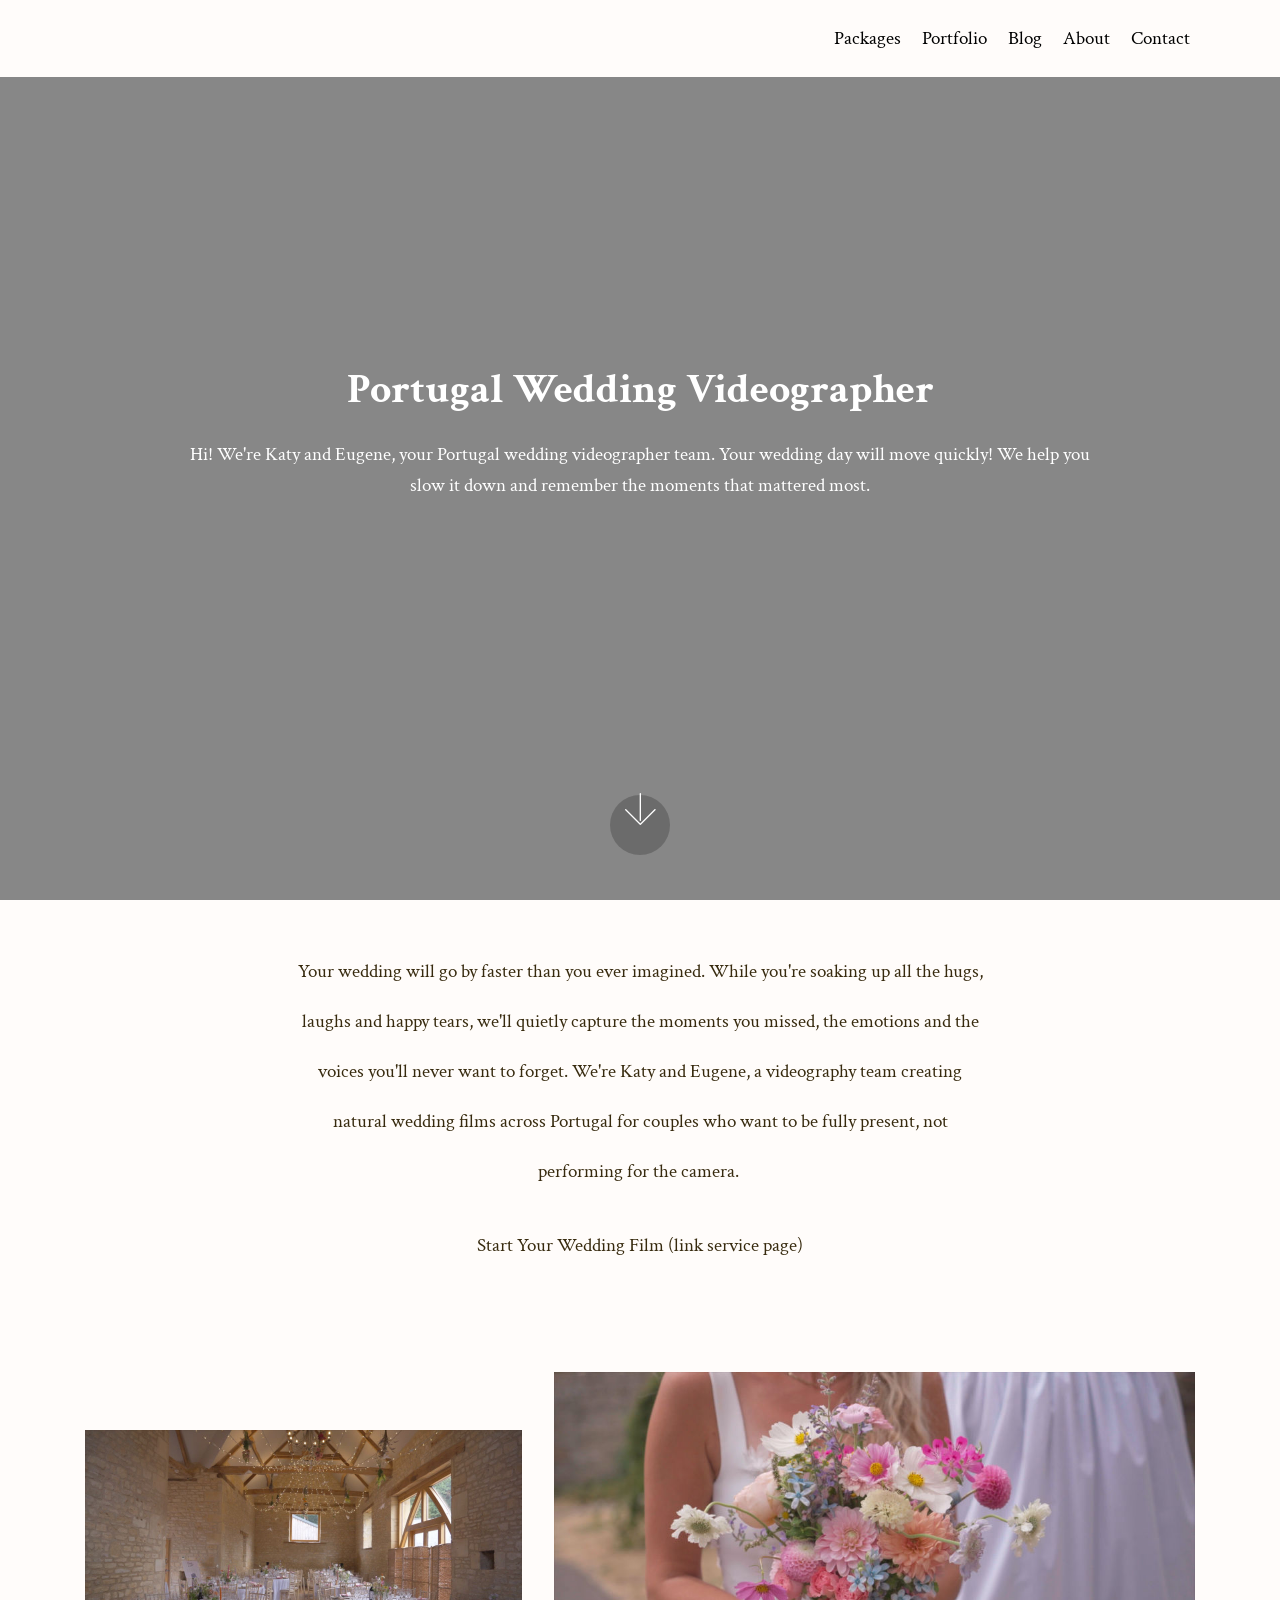
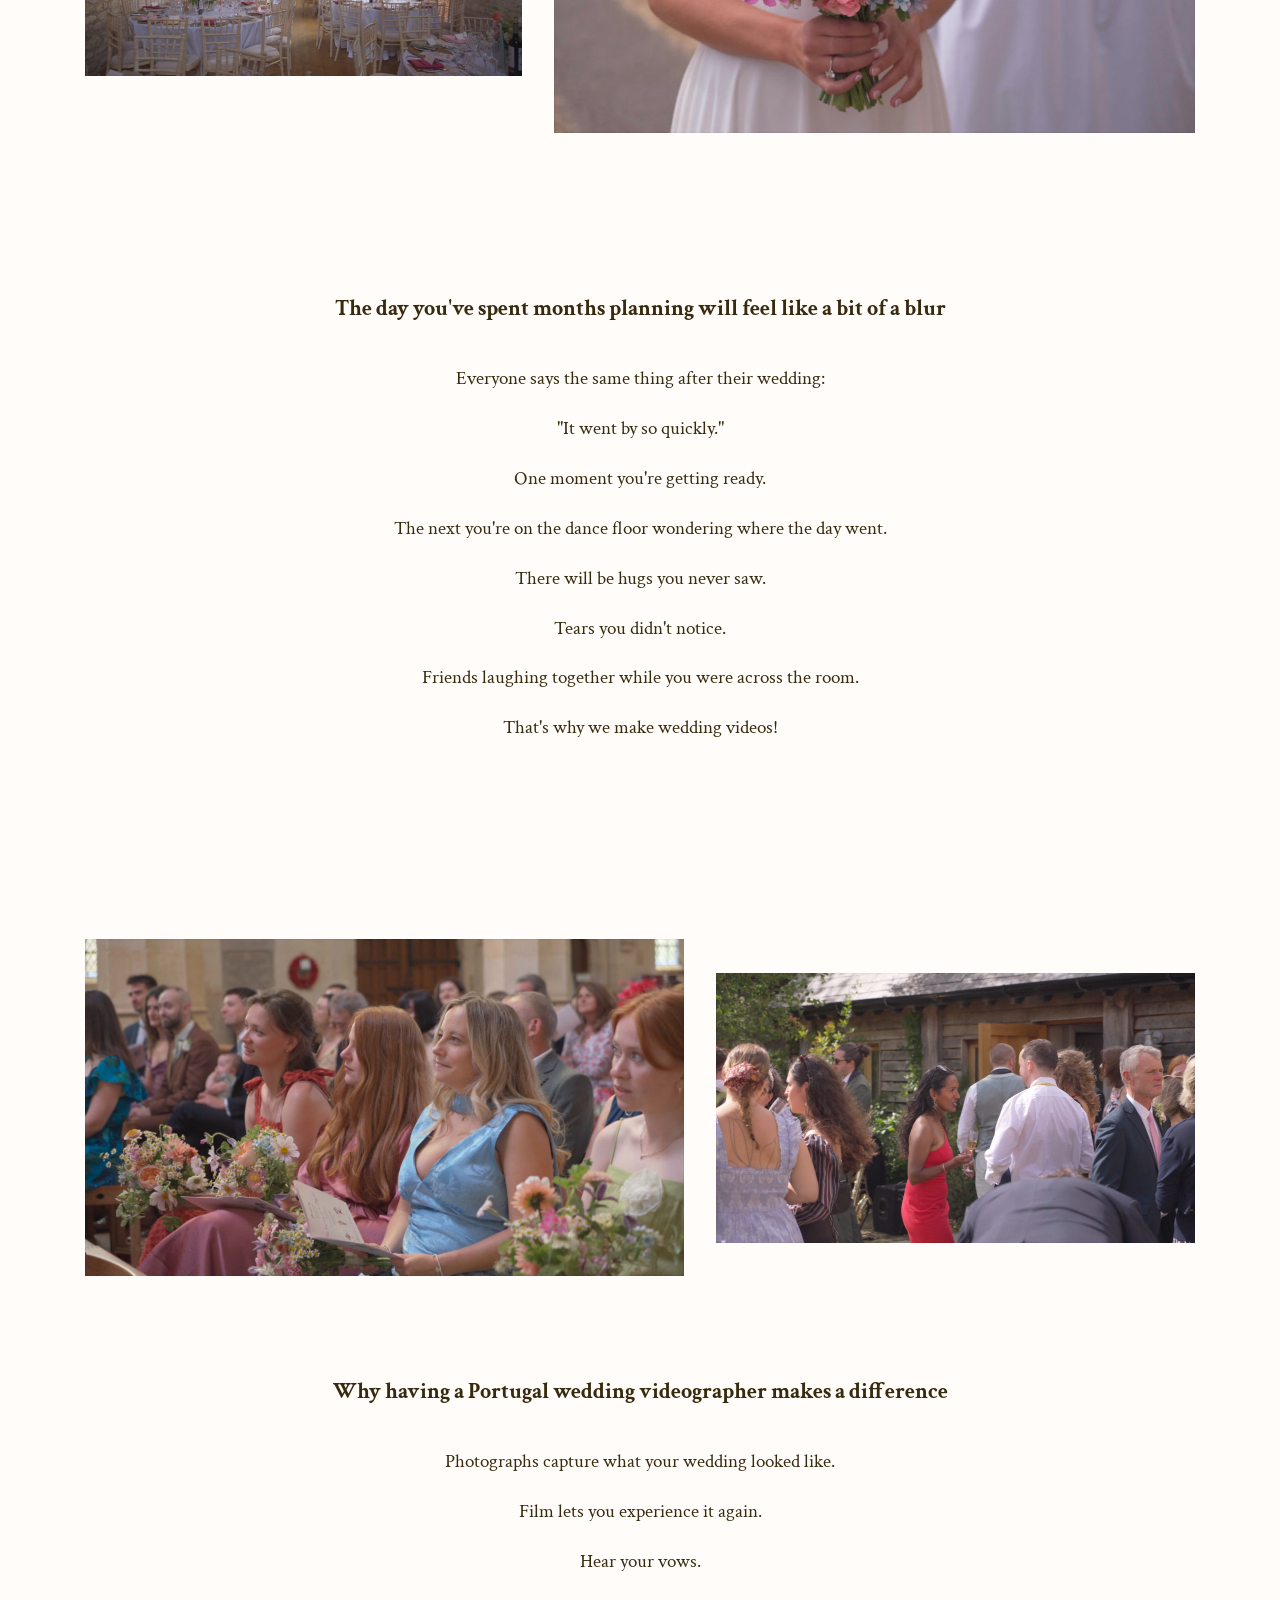
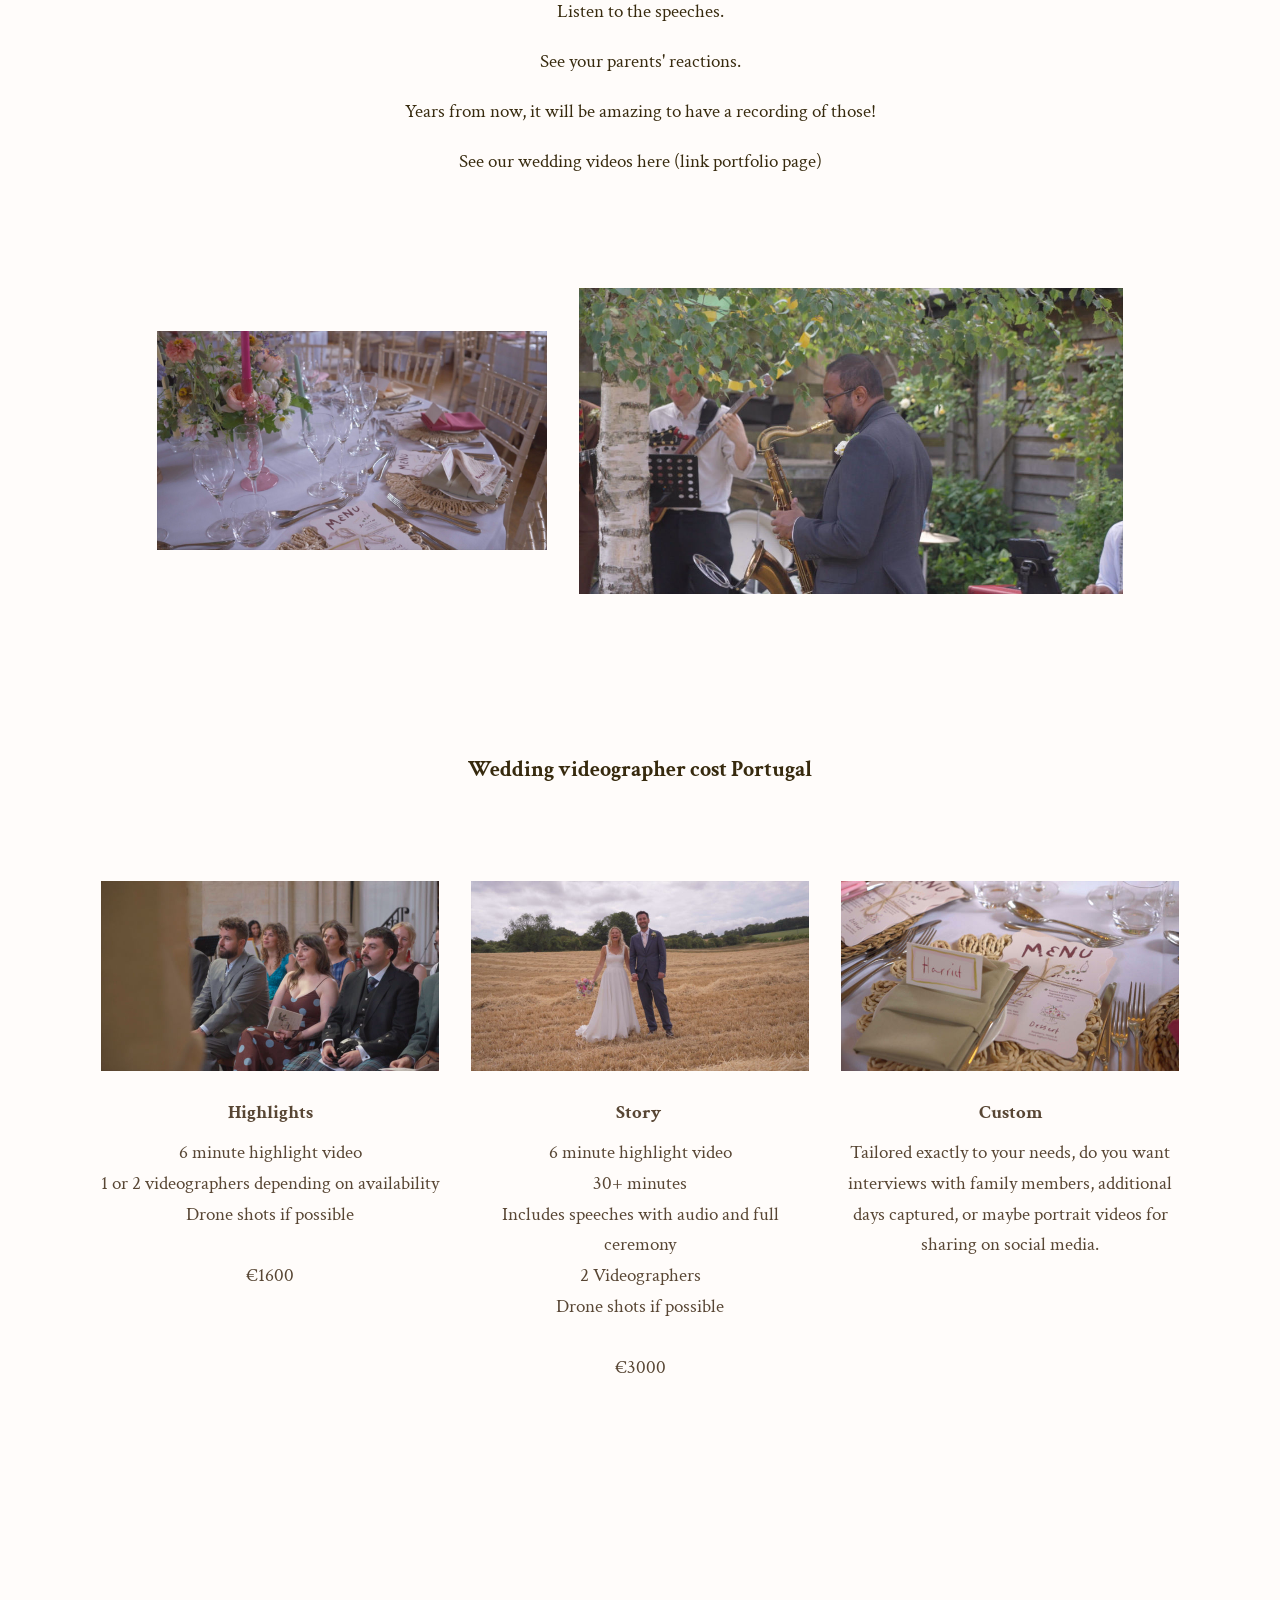
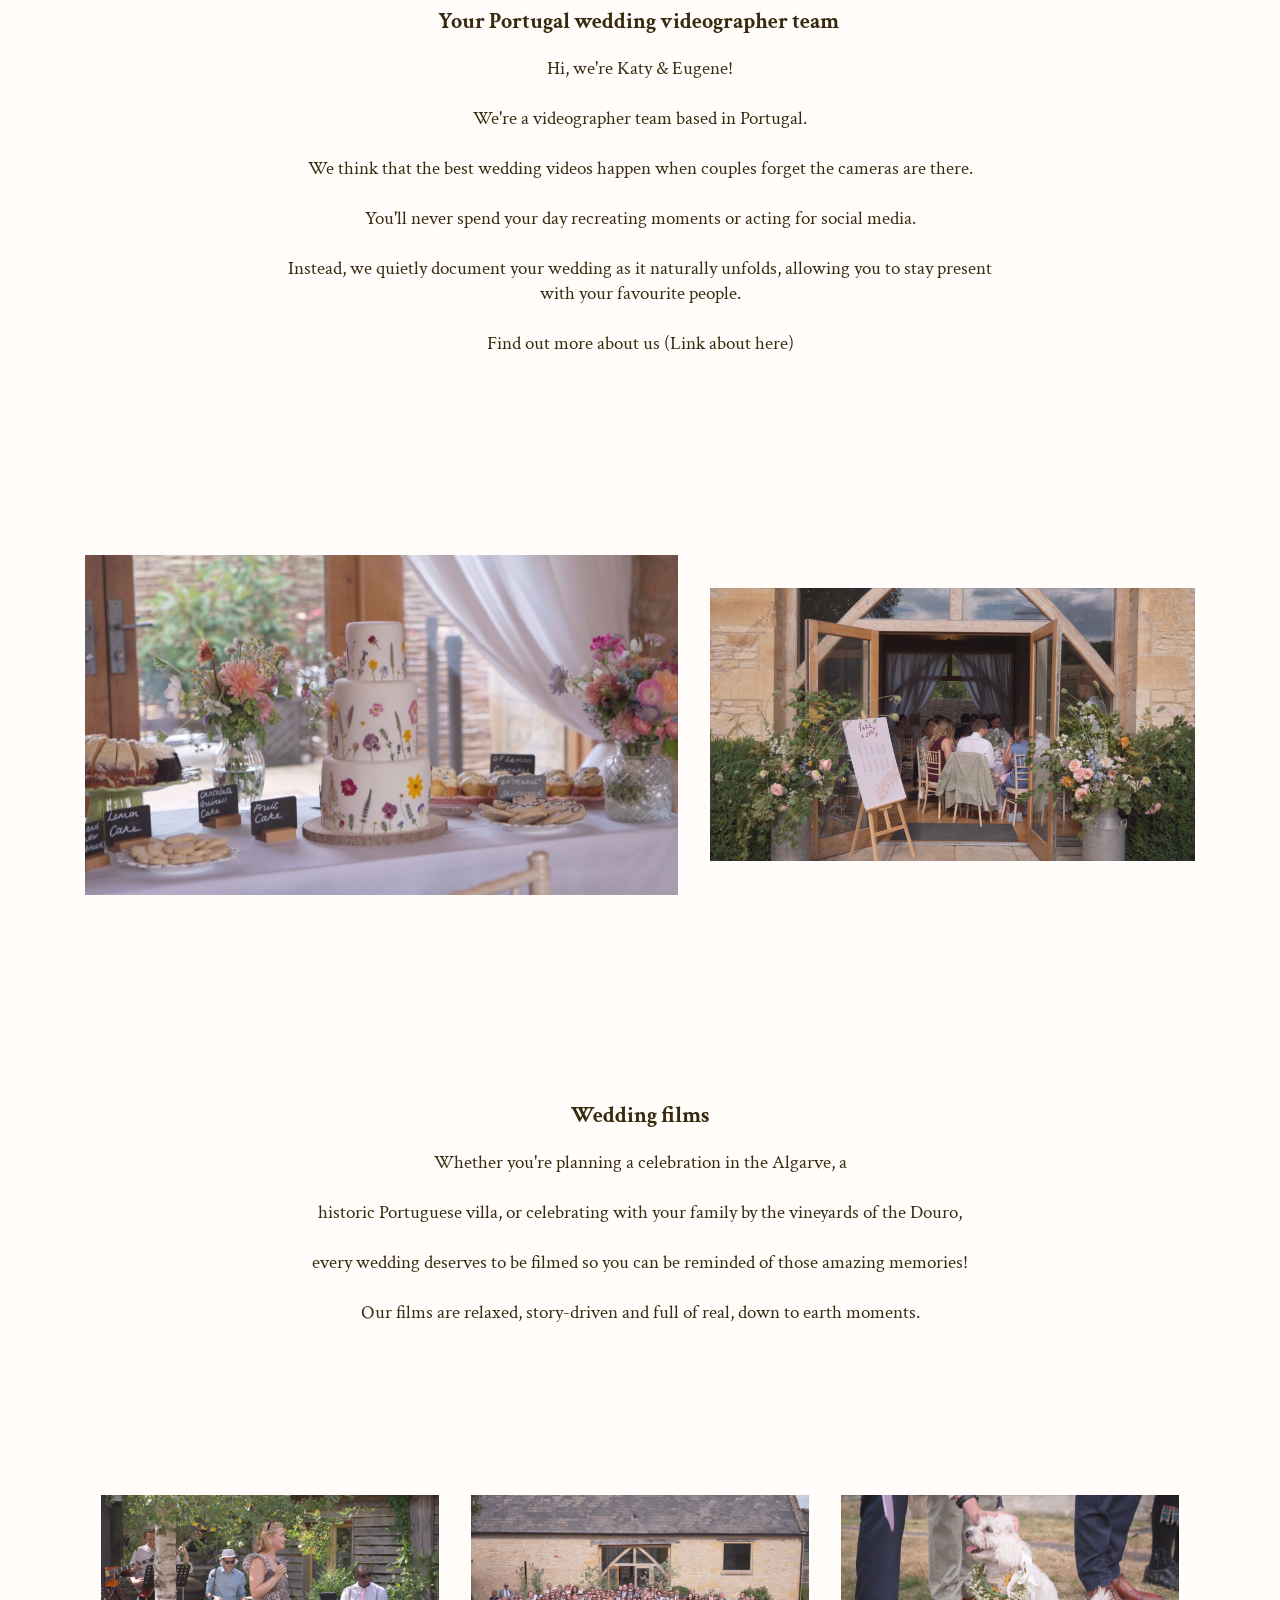
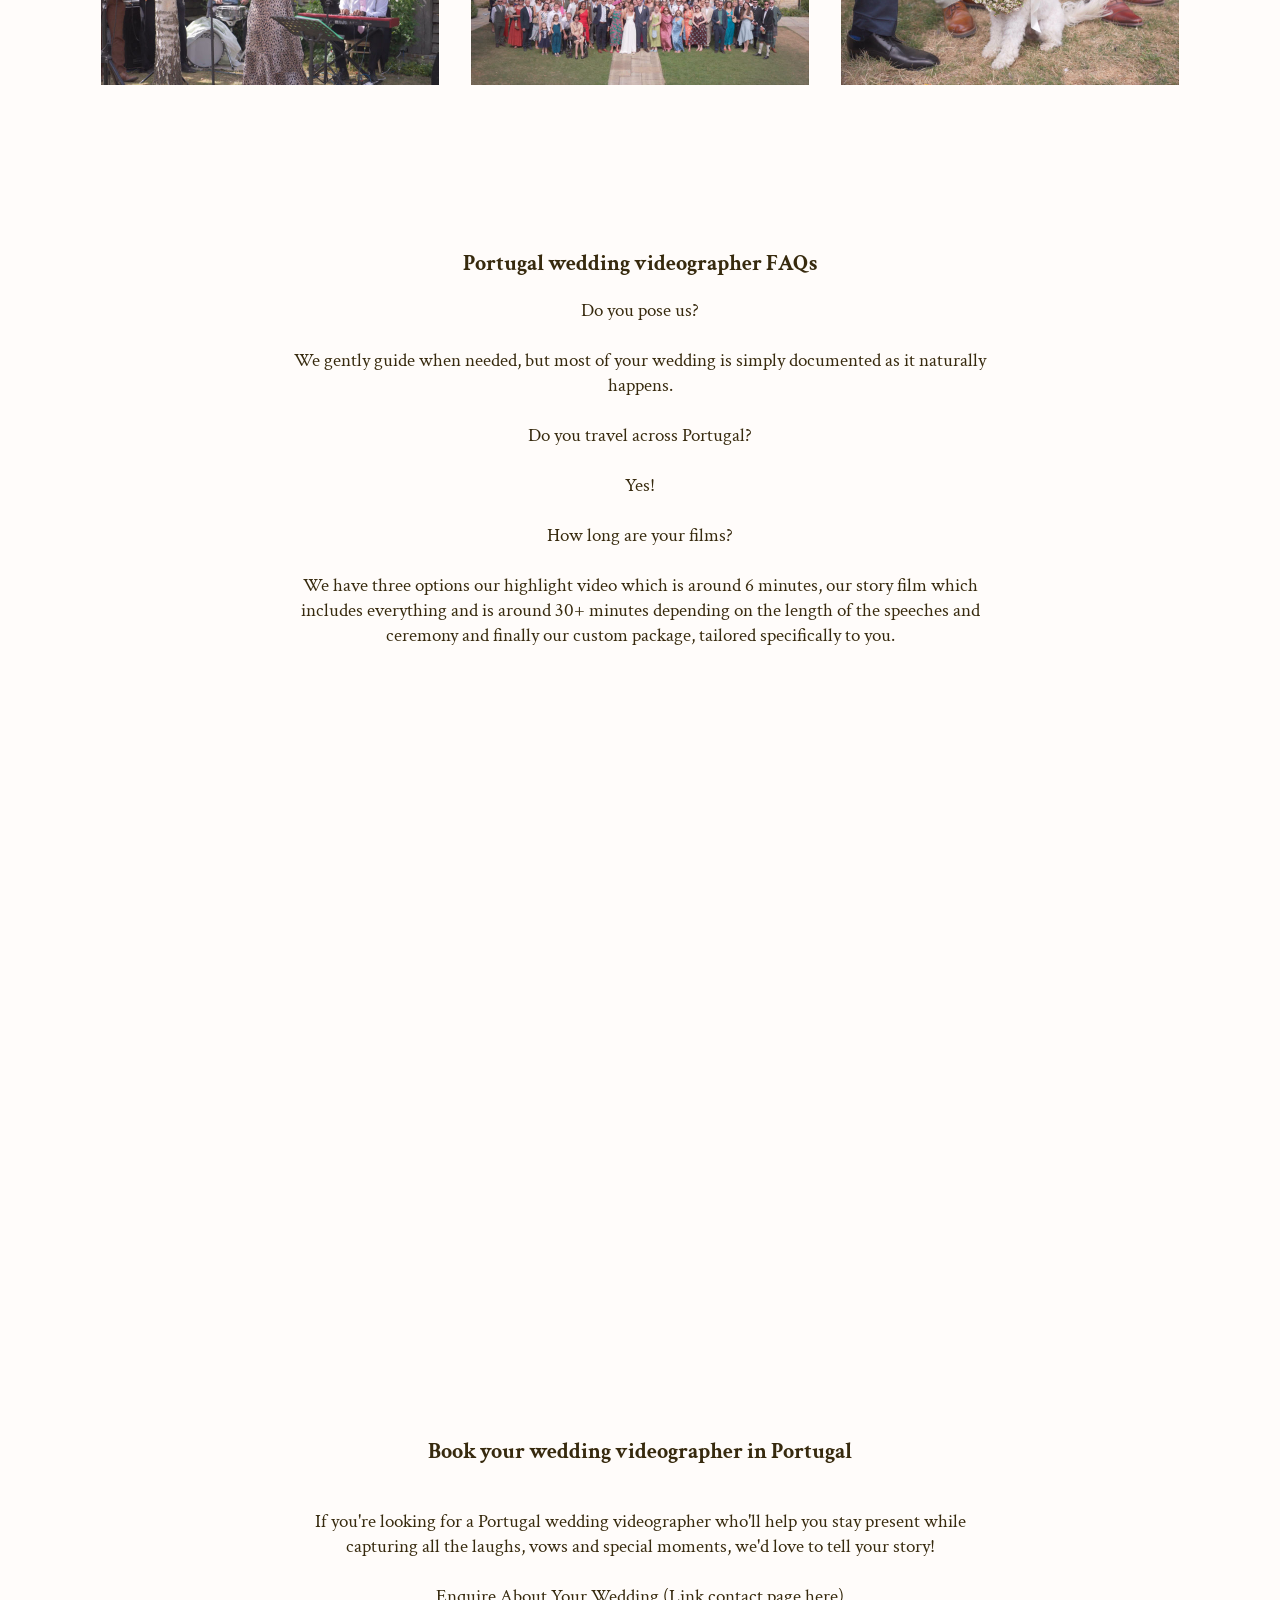
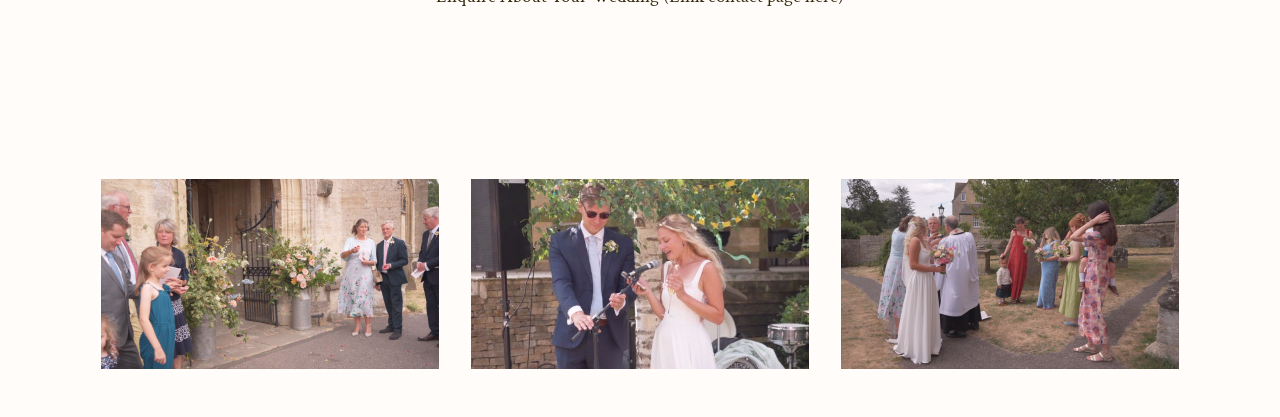
==== commit 382ba656: "video added" ====
--- a/index.html
+++ b/index.html
@@ -50,36 +50,29 @@
     </nav>
 </section>
 
-<section class="engine"><a href="https://mobirise.info/j">website templates</a></section><section class="mbr-section content4 cid-vqXbmShu9O" id="content4-4g">
-
-    
-
-    <div class="container">
-        <div class="media-container-row">
-            <div class="title col-12 col-md-8">
-                <h2 class="align-center pb-3 mbr-fonts-style display-1"><div><strong>Portugal Wedding Videographer</strong></div></h2>
-                <h3 class="mbr-section-subtitle align-center mbr-light mbr-fonts-style display-7"><div>Hi! We're Katy and Eugene, your Portugal wedding videographer team. Your wedding day will move quickly! We help you slow it down and remember the moments that mattered most.</div></h3>
-                
-            </div>
-        </div>
-    </div>
-</section>
-
-<section class="cid-vqSTJi9RP3" id="image4-p">
-    <!-- Block parameters controls (Blue "Gear" panel) -->
-    
-    <!-- End block parameters -->
-    <div class="container images-container">
-            <div class="media-container-row" style="width: 100%;">
-                <div class="img-item item1" style="width: 128%;">
-                    <img src="assets/images/portugal-wedding-videographer-couple-1198x674.jpg" alt="Skilled artisans weaving traditional baskets by hand using natural materials." title="Sustainable Craftsmanship – Supporting Local Artisans with Video Storytelling.">
-                    
-                </div>
-                <div class="img-item">
-                    <img src="assets/images/portugal-wedding-videographer-church-958x539.jpg" alt="A peaceful beach with turquoise waters, capturing the beauty of coastal landscapes." title="Nature Documentary Production – Showcasing the Serenity of Coastal Ecosystems.">
-                    
-                </div>
-            </div>
+<section class="engine"><a href="https://mobirise.info/q">responsive site templates</a></section><section class="header6 cid-vr94kbf4do mbr-fullscreen" data-bg-video="https://www.youtube.com/watch?v=M9P9OyLPEkA" id="header6-4v">
+
+    
+
+    <div class="mbr-overlay" style="opacity: 0.5; background-color: rgb(35, 35, 35);">
+    </div>
+
+    <div class="container">
+        <div class="row justify-content-md-center">
+            <div class="mbr-white col-md-10">
+                <h1 class="mbr-section-title align-center mbr-bold pb-3 mbr-fonts-style display-1">Portugal Wedding Videographer</h1>
+                <p class="mbr-text align-center pb-3 mbr-fonts-style display-5">
+                    Hi! We're Katy and Eugene, your Portugal wedding videographer team. Your wedding day will move quickly! We help you slow it down and remember the moments that mattered most.
+                </p>
+                
+            </div>
+        </div>
+    </div>
+
+    <div class="mbr-arrow hidden-sm-down" aria-hidden="true">
+        <a href="#next">
+            <i class="mbri-down mbr-iconfont"></i>
+        </a>
     </div>
 </section>
 
@@ -361,53 +354,15 @@
     </div>
 </section>
 
-<section class="features2 cid-vqY4VKAw5K" id="features2-4q">
-
-    
-
-    
-    
-    <div class="container">
-        <div class="media-container-row">
-            <div class="card p-3 col-12 col-md-6 col-lg-4">
-                <div class="card-wrapper">
-                    <div class="card-img">
-                        <img src="assets/images/outside-flowers-676x380.jpg" alt="Scenic view of Serra da Estrela mountains, filmed by Lisbon videographer" title="">
-                    </div>
-                    <div class="card-box">
-                        
-                        
-                    </div>
-                </div>
-            </div>
-
-            <div class="card p-3 col-12 col-md-6 col-lg-4">
-                <div class="card-wrapper">
-                    <div class="card-img">
-                        <img src="assets/images/speech-1-676x380.jpeg" alt="Shepherd with flock in Serra da Estrela, Lisbon videographer documentary scene" title="">
-                    </div>
-                    <div class="card-box ">
-                        
-                        
-                    </div>
-                </div>
-            </div>
-
-            <div class="card p-3 col-12 col-md-6 col-lg-4">
-                <div class="card-wrapper">
-                    <div class="card-img">
-                        <img src="assets/images/cute-676x380.jpg" alt="Sheep grazing in a field, Lisbon videographer rural footage" title="">
-                    </div>
-                    <div class="card-box">
-                        
-                        
-                    </div>
-                </div>
-            </div>
-
-            
-        </div>
-    </div>
+<section class="cid-vr94LR8KM9" id="video3-4w">
+
+    
+    
+    <figure class="mbr-figure align-center container">
+        <div class="video-block" style="width: 80%;">
+            <div><iframe class="mbr-embedded-video" src="https://www.youtube.com/embed/M9P9OyLPEkA?rel=0&amp;amp;showinfo=0&amp;autoplay=0&amp;loop=0" width="1280" height="720" frameborder="0" allowfullscreen></iframe></div>
+        </div>
+    </figure>
 </section>
 
 <section class="mbr-section content4 cid-vqXaJhpWoR" id="content4-4d">
@@ -421,6 +376,55 @@
                 <h3 class="mbr-section-subtitle align-center mbr-light mbr-fonts-style display-7"><div>If you're looking for a Portugal wedding videographer who'll help you stay present while capturing all the laughs, vows and special moments, we'd love to tell your story!</div><div><br></div><div>Enquire About Your Wedding (Link contact page here)</div><div><br></div></h3>
                 
             </div>
+        </div>
+    </div>
+</section>
+
+<section class="features2 cid-vqY4VKAw5K" id="features2-4q">
+
+    
+
+    
+    
+    <div class="container">
+        <div class="media-container-row">
+            <div class="card p-3 col-12 col-md-6 col-lg-4">
+                <div class="card-wrapper">
+                    <div class="card-img">
+                        <img src="assets/images/outside-flowers-676x380.jpg" alt="Scenic view of Serra da Estrela mountains, filmed by Lisbon videographer" title="">
+                    </div>
+                    <div class="card-box">
+                        
+                        
+                    </div>
+                </div>
+            </div>
+
+            <div class="card p-3 col-12 col-md-6 col-lg-4">
+                <div class="card-wrapper">
+                    <div class="card-img">
+                        <img src="assets/images/speech-1-676x380.jpeg" alt="Shepherd with flock in Serra da Estrela, Lisbon videographer documentary scene" title="">
+                    </div>
+                    <div class="card-box ">
+                        
+                        
+                    </div>
+                </div>
+            </div>
+
+            <div class="card p-3 col-12 col-md-6 col-lg-4">
+                <div class="card-wrapper">
+                    <div class="card-img">
+                        <img src="assets/images/cute-676x380.jpg" alt="Sheep grazing in a field, Lisbon videographer rural footage" title="">
+                    </div>
+                    <div class="card-box">
+                        
+                        
+                    </div>
+                </div>
+            </div>
+
+            
         </div>
     </div>
 </section>
@@ -430,10 +434,12 @@
   <script src="assets/popper/popper.min.js"></script>
   <script src="assets/bootstrap/js/bootstrap.min.js"></script>
   <script src="assets/tether/tether.min.js"></script>
-  <script src="assets/smoothscroll/smooth-scroll.js"></script>
   <script src="assets/dropdown/js/nav-dropdown.js"></script>
   <script src="assets/dropdown/js/navbar-dropdown.js"></script>
   <script src="assets/touchswipe/jquery.touch-swipe.min.js"></script>
+  <script src="assets/ytplayer/jquery.mb.ytplayer.min.js"></script>
+  <script src="assets/vimeoplayer/jquery.mb.vimeo_player.js"></script>
+  <script src="assets/smoothscroll/smooth-scroll.js"></script>
   <script src="assets/theme/js/script.js"></script>
   
   
--- a/assets/mobirise/css/mbr-additional.css
+++ b/assets/mobirise/css/mbr-additional.css
@@ -1113,67 +1113,6 @@
 .cid-tBT1cUaUUh .dropdown-item:hover {
   color: #767676 !important;
 }
-.cid-vqXbmShu9O {
-  padding-top: 120px;
-  padding-bottom: 60px;
-  background-color: #fffcfa;
-}
-.cid-vqXbmShu9O .mbr-section-subtitle {
-  color: #372a0e;
-}
-.cid-vqXbmShu9O H2 {
-  color: #372a0e;
-}
-.cid-vqSTJi9RP3 {
-  padding-top: 45px;
-  padding-bottom: 45px;
-  background: #fffcfa;
-}
-.cid-vqSTJi9RP3 .images-container.container-fluid {
-  padding: 0;
-}
-.cid-vqSTJi9RP3 .media-container-row {
-  margin: 0 auto;
-  align-items: stretch;
-  -webkit-align-items: stretch;
-}
-.cid-vqSTJi9RP3 .media-container-row .img-item {
-  display: -webkit-flex;
-  flex-direction: column;
-  justify-content: center;
-  position: relative;
-  width: 100%;
-  z-index: 1;
-  -webkit-flex-direction: column;
-  -webkit-justify-content: center;
-}
-.cid-vqSTJi9RP3 .media-container-row .img-item img {
-  width: 100%;
-  min-height: 1px;
-}
-.cid-vqSTJi9RP3 .media-container-row .img-item .img-caption {
-  background: #ffffff;
-  z-index: 2;
-  padding: 1rem 1rem;
-  word-break: break-word;
-}
-.cid-vqSTJi9RP3 .media-container-row .img-item .img-caption p {
-  margin-bottom: 0;
-}
-.cid-vqSTJi9RP3 .media-container-row .img-item.item1 {
-  padding: 0 2rem 0 0;
-}
-@media (max-width: 992px) {
-  .cid-vqSTJi9RP3 .img-item {
-    width: 100% !important;
-  }
-  .cid-vqSTJi9RP3 .img-item.item1 {
-    width: 100%;
-    flex-basis: initial !important;
-    padding: 0 0 2rem 0 !important;
-    -webkit-flex-basis: initial !important;
-  }
-}
 .cid-vqX9snL0SH {
   padding-top: 60px;
   padding-bottom: 60px;
@@ -1507,6 +1446,31 @@
 .cid-vqXaY4X2k5 H2 {
   color: #372a0e;
 }
+.cid-vr94LR8KM9 {
+  background: #fffcfa;
+  padding-top: 60px;
+  padding-bottom: 60px;
+  background: linear-gradient(0deg, #fffcfa, #fffcfa);
+}
+.cid-vr94LR8KM9 .video-block {
+  margin: auto;
+}
+@media (max-width: 768px) {
+  .cid-vr94LR8KM9 .video-block {
+    width: 100% !important;
+  }
+}
+.cid-vqXaJhpWoR {
+  padding-top: 45px;
+  padding-bottom: 120px;
+  background-color: #fffcfa;
+}
+.cid-vqXaJhpWoR .mbr-section-subtitle {
+  color: #372a0e;
+}
+.cid-vqXaJhpWoR H2 {
+  color: #372a0e;
+}
 .cid-vqY4VKAw5K {
   padding-top: 0px;
   padding-bottom: 0px;
@@ -1526,17 +1490,6 @@
 }
 .cid-vqY4VKAw5K .card-wrapper {
   height: 100%;
-}
-.cid-vqXaJhpWoR {
-  padding-top: 45px;
-  padding-bottom: 120px;
-  background-color: #fffcfa;
-}
-.cid-vqXaJhpWoR .mbr-section-subtitle {
-  color: #372a0e;
-}
-.cid-vqXaJhpWoR H2 {
-  color: #372a0e;
 }
 .cid-vqWSbiNmQf .navbar {
   background: #fffcfa;
--- a/assets/mobirise/css/mbr-additional.css
+++ b/assets/mobirise/css/mbr-additional.css
@@ -1113,67 +1113,6 @@
 .cid-tBT1cUaUUh .dropdown-item:hover {
   color: #767676 !important;
 }
-.cid-vqXbmShu9O {
-  padding-top: 120px;
-  padding-bottom: 60px;
-  background-color: #fffcfa;
-}
-.cid-vqXbmShu9O .mbr-section-subtitle {
-  color: #372a0e;
-}
-.cid-vqXbmShu9O H2 {
-  color: #372a0e;
-}
-.cid-vqSTJi9RP3 {
-  padding-top: 45px;
-  padding-bottom: 45px;
-  background: #fffcfa;
-}
-.cid-vqSTJi9RP3 .images-container.container-fluid {
-  padding: 0;
-}
-.cid-vqSTJi9RP3 .media-container-row {
-  margin: 0 auto;
-  align-items: stretch;
-  -webkit-align-items: stretch;
-}
-.cid-vqSTJi9RP3 .media-container-row .img-item {
-  display: -webkit-flex;
-  flex-direction: column;
-  justify-content: center;
-  position: relative;
-  width: 100%;
-  z-index: 1;
-  -webkit-flex-direction: column;
-  -webkit-justify-content: center;
-}
-.cid-vqSTJi9RP3 .media-container-row .img-item img {
-  width: 100%;
-  min-height: 1px;
-}
-.cid-vqSTJi9RP3 .media-container-row .img-item .img-caption {
-  background: #ffffff;
-  z-index: 2;
-  padding: 1rem 1rem;
-  word-break: break-word;
-}
-.cid-vqSTJi9RP3 .media-container-row .img-item .img-caption p {
-  margin-bottom: 0;
-}
-.cid-vqSTJi9RP3 .media-container-row .img-item.item1 {
-  padding: 0 2rem 0 0;
-}
-@media (max-width: 992px) {
-  .cid-vqSTJi9RP3 .img-item {
-    width: 100% !important;
-  }
-  .cid-vqSTJi9RP3 .img-item.item1 {
-    width: 100%;
-    flex-basis: initial !important;
-    padding: 0 0 2rem 0 !important;
-    -webkit-flex-basis: initial !important;
-  }
-}
 .cid-vqX9snL0SH {
   padding-top: 60px;
   padding-bottom: 60px;
@@ -1507,6 +1446,31 @@
 .cid-vqXaY4X2k5 H2 {
   color: #372a0e;
 }
+.cid-vr94LR8KM9 {
+  background: #fffcfa;
+  padding-top: 60px;
+  padding-bottom: 60px;
+  background: linear-gradient(0deg, #fffcfa, #fffcfa);
+}
+.cid-vr94LR8KM9 .video-block {
+  margin: auto;
+}
+@media (max-width: 768px) {
+  .cid-vr94LR8KM9 .video-block {
+    width: 100% !important;
+  }
+}
+.cid-vqXaJhpWoR {
+  padding-top: 45px;
+  padding-bottom: 120px;
+  background-color: #fffcfa;
+}
+.cid-vqXaJhpWoR .mbr-section-subtitle {
+  color: #372a0e;
+}
+.cid-vqXaJhpWoR H2 {
+  color: #372a0e;
+}
 .cid-vqY4VKAw5K {
   padding-top: 0px;
   padding-bottom: 0px;
@@ -1526,17 +1490,6 @@
 }
 .cid-vqY4VKAw5K .card-wrapper {
   height: 100%;
-}
-.cid-vqXaJhpWoR {
-  padding-top: 45px;
-  padding-bottom: 120px;
-  background-color: #fffcfa;
-}
-.cid-vqXaJhpWoR .mbr-section-subtitle {
-  color: #372a0e;
-}
-.cid-vqXaJhpWoR H2 {
-  color: #372a0e;
 }
 .cid-vqWSbiNmQf .navbar {
   background: #fffcfa;
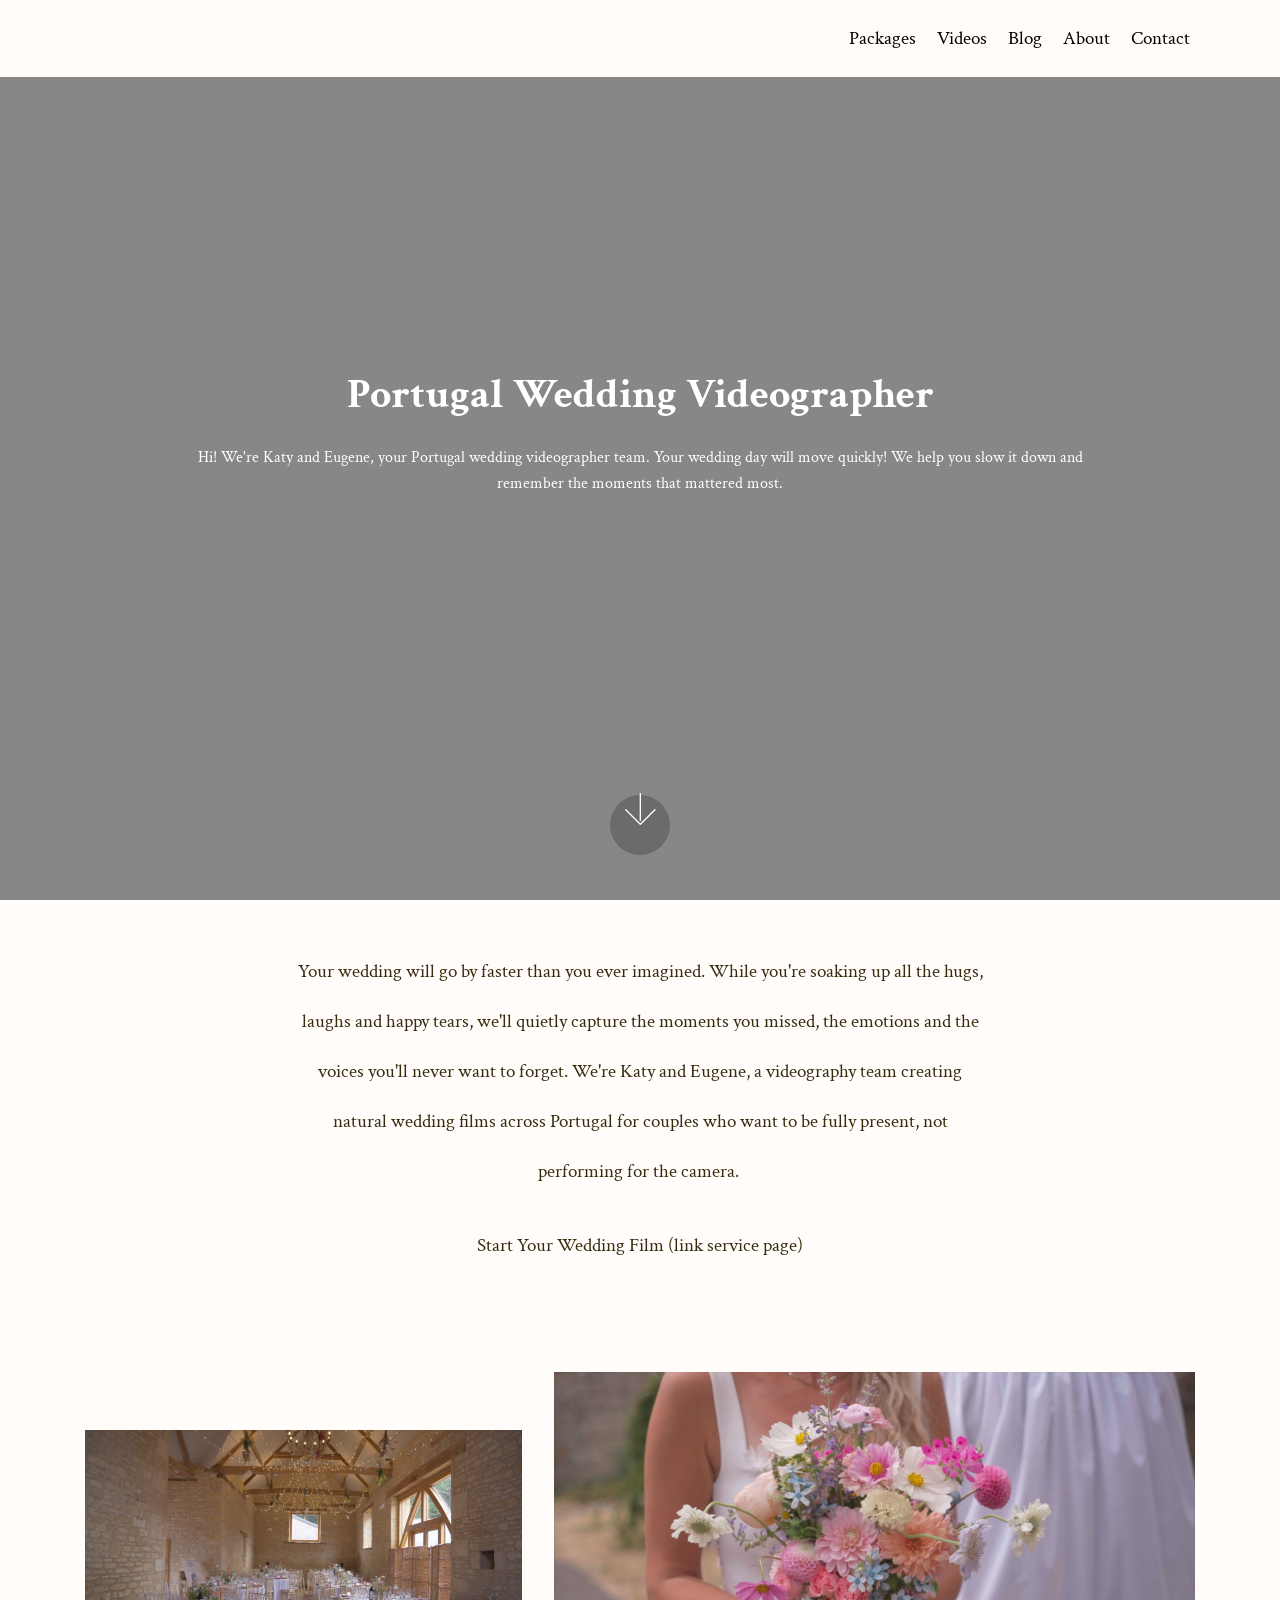
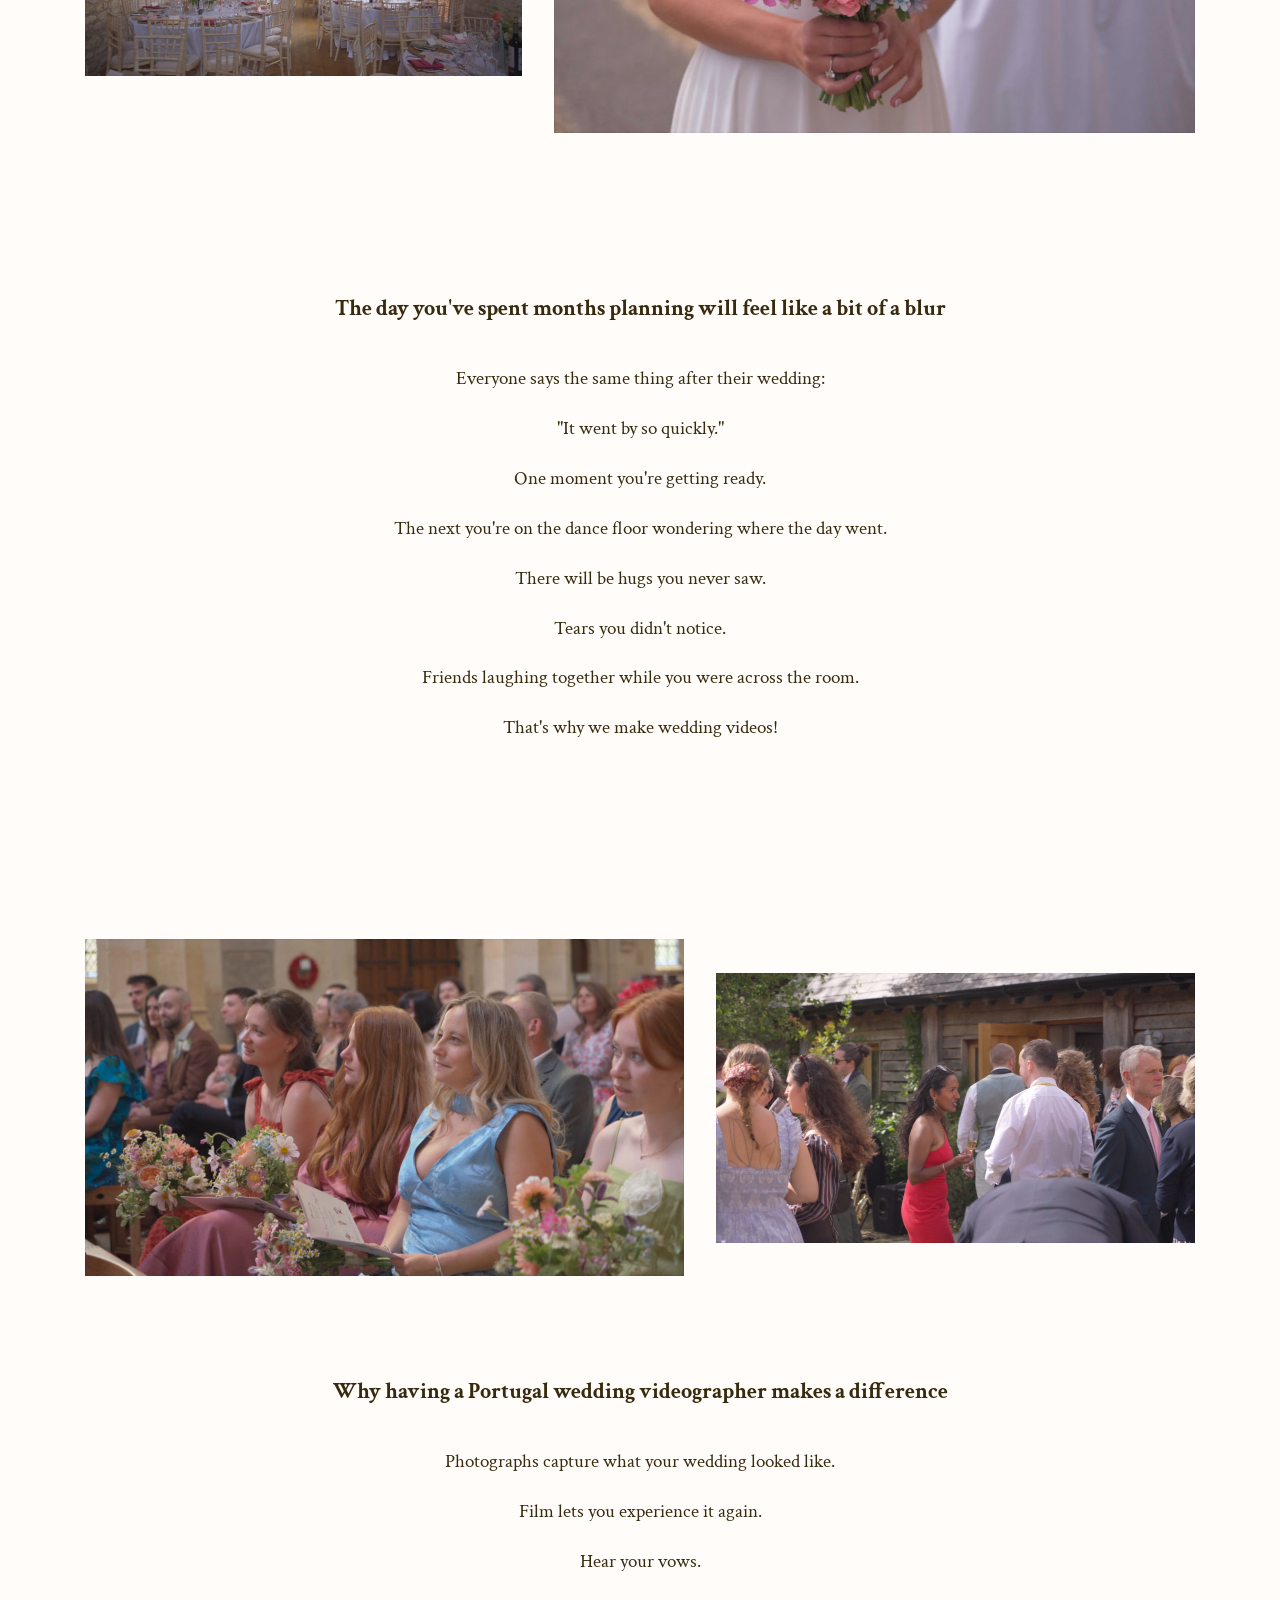
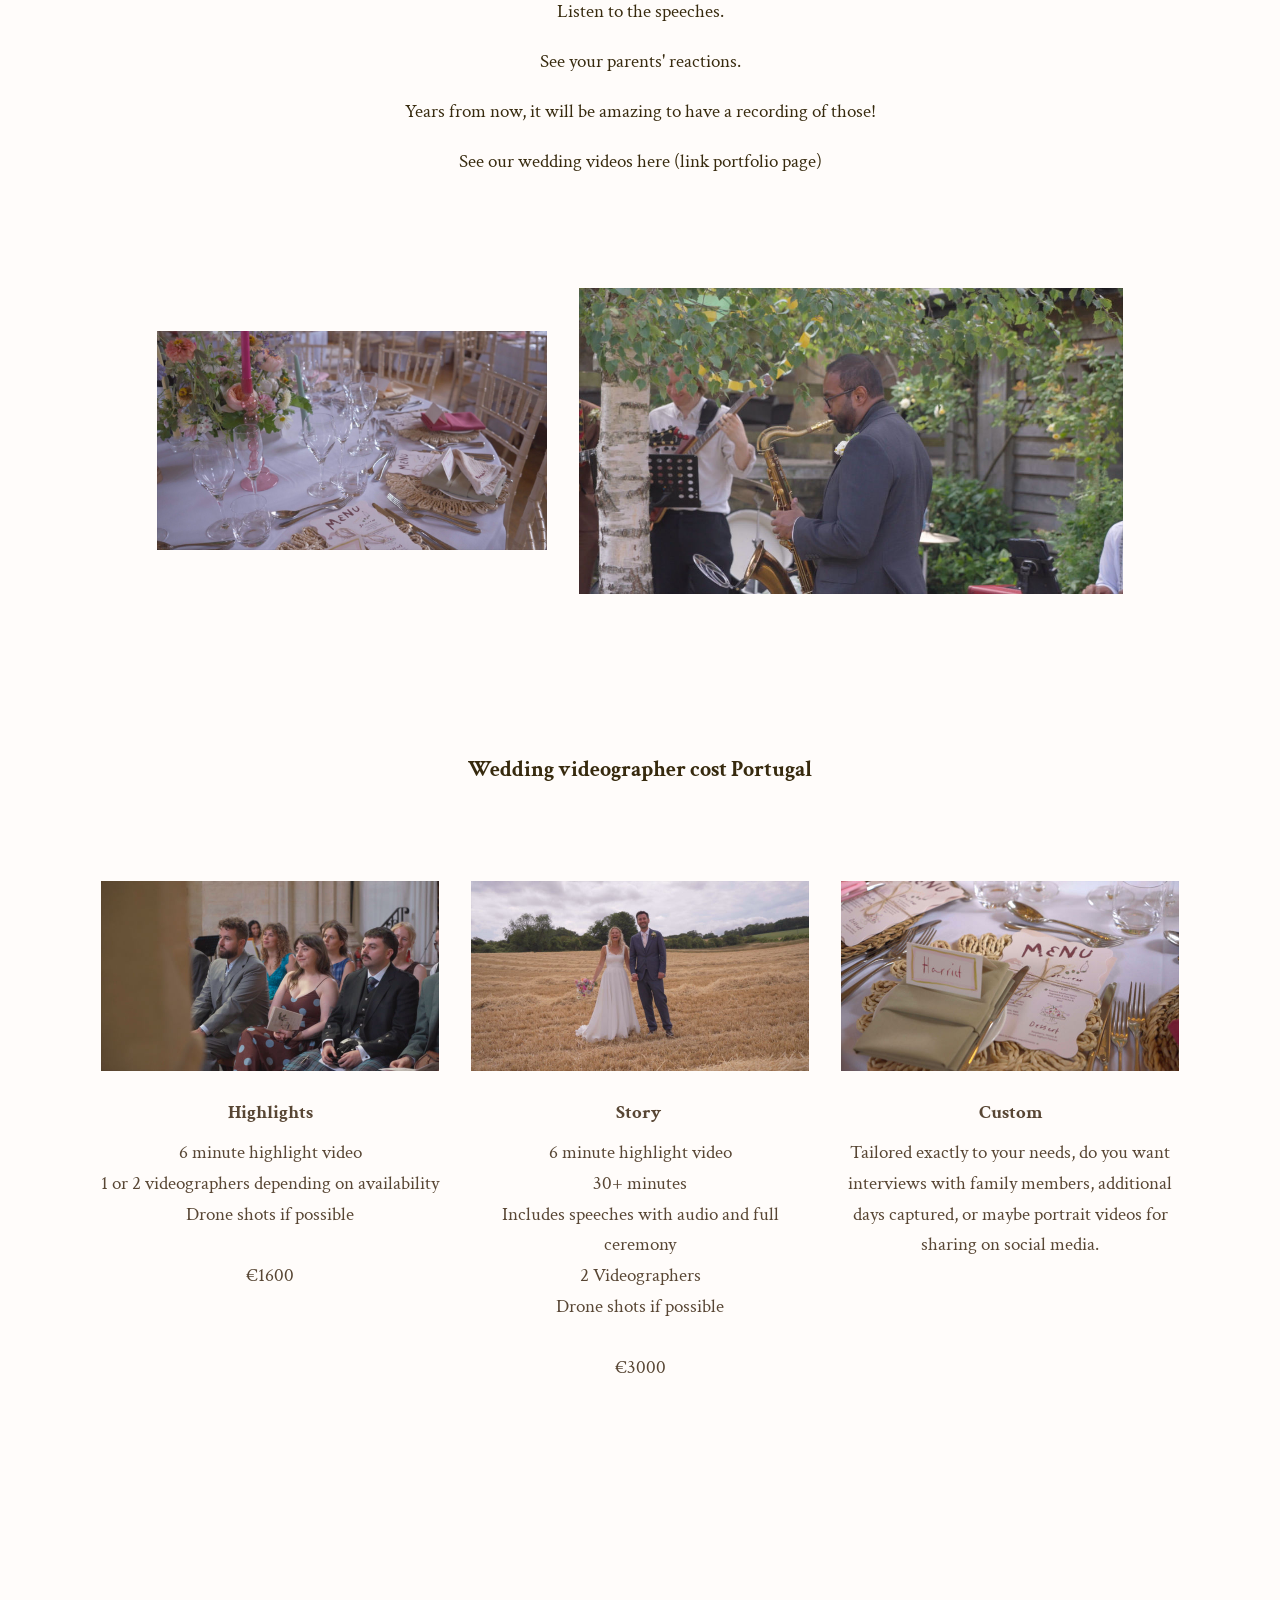
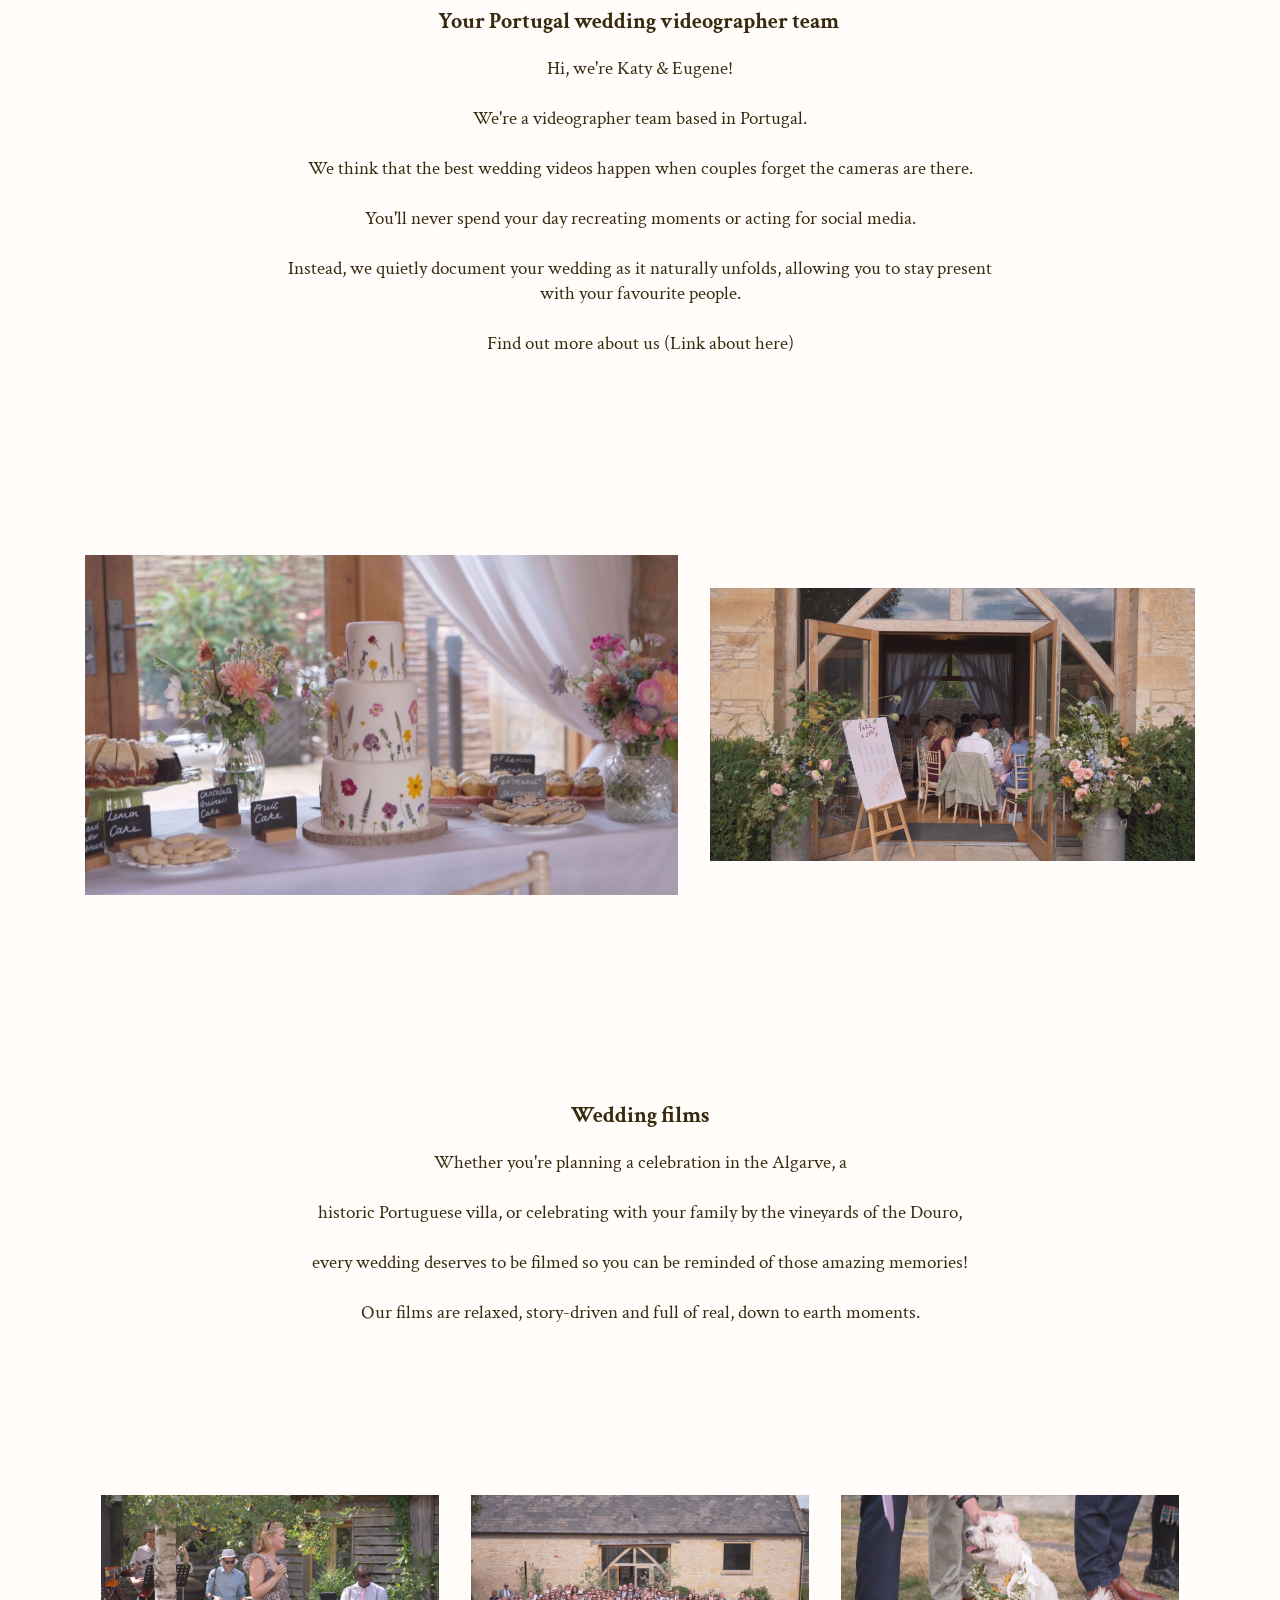
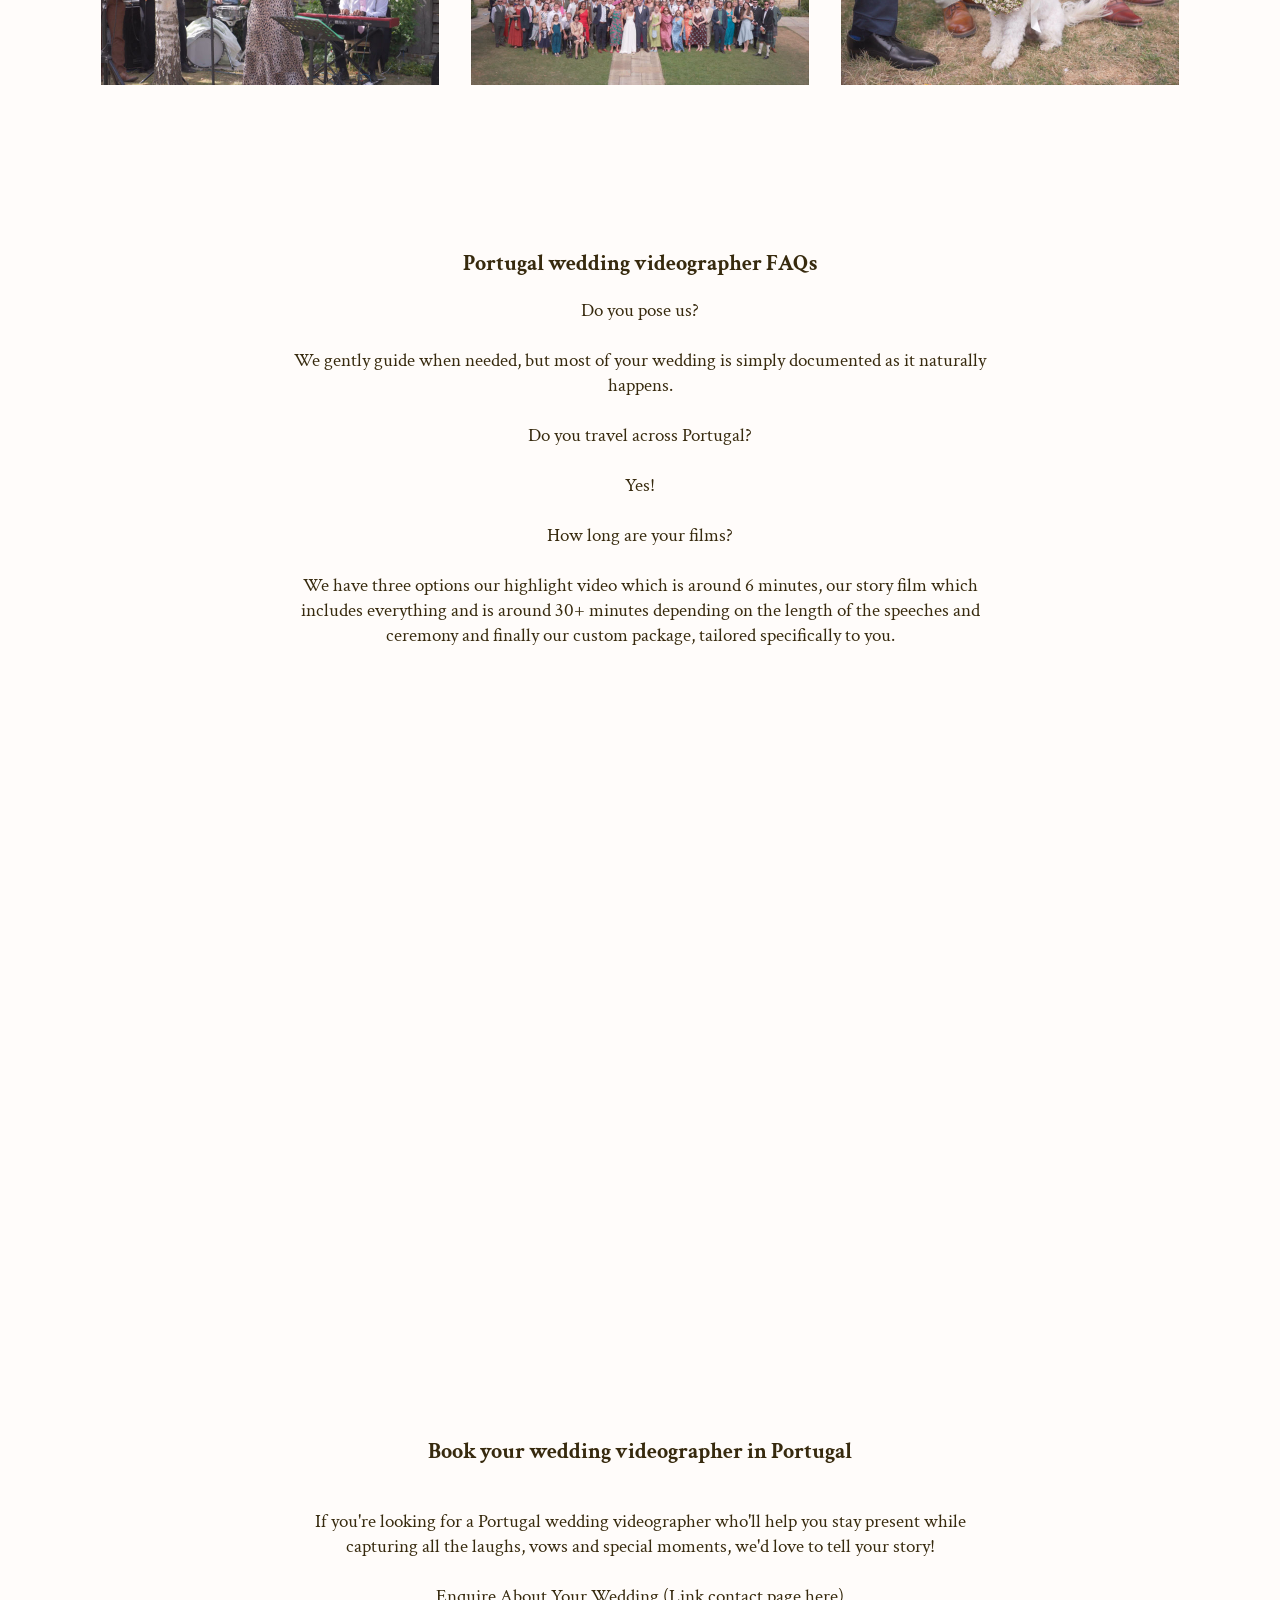
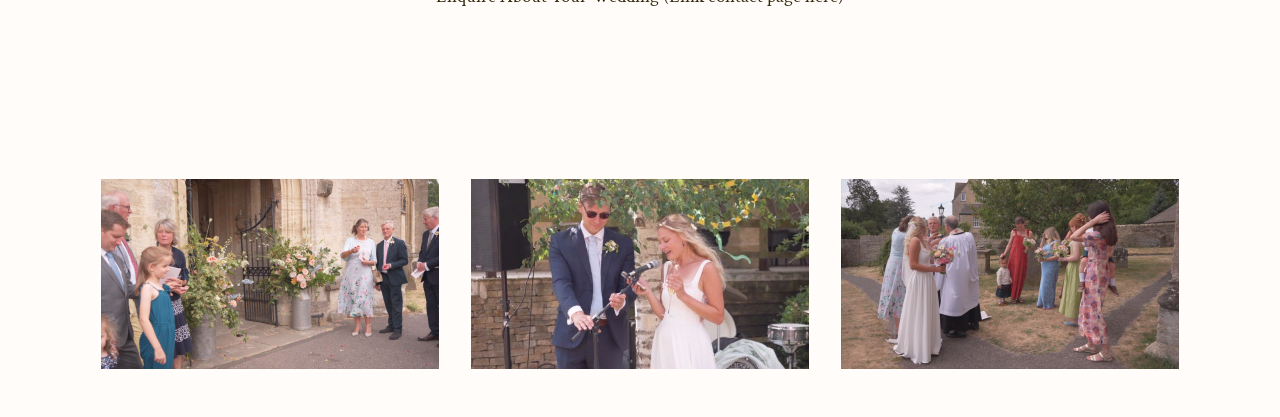
==== commit 5a4d3b81: "1-10" ====
--- a/index.html
+++ b/index.html
@@ -44,13 +44,13 @@
             </div>
         </div>
         <div class="collapse navbar-collapse" id="navbarSupportedContent">
-            <ul class="navbar-nav nav-dropdown nav-right navbar-nav-top-padding" data-app-modern-menu="true"><li class="nav-item"><a class="nav-link link text-black display-4" href="https://mobirise.co">Packages</a></li><li class="nav-item"><a class="nav-link link text-black display-4" href="https://mobirise.co">Portfolio</a></li><li class="nav-item"><a class="nav-link link text-black display-4" href="https://mobirise.co">Blog</a></li><li class="nav-item"><a class="nav-link link text-black display-4" href="https://mobirise.co">About</a></li><li class="nav-item"><a class="nav-link link text-black display-4" href="https://mobirise.co">Contact</a></li></ul>
+            <ul class="navbar-nav nav-dropdown nav-right navbar-nav-top-padding" data-app-modern-menu="true"><li class="nav-item"><a class="nav-link link text-black display-4" href="https://mobirise.co">Packages</a></li><li class="nav-item"><a class="nav-link link text-black display-4" href="https://mobirise.co">Videos</a></li><li class="nav-item"><a class="nav-link link text-black display-4" href="https://mobirise.co">Blog</a></li><li class="nav-item"><a class="nav-link link text-black display-4" href="https://mobirise.co">About</a></li><li class="nav-item"><a class="nav-link link text-black display-4" href="https://mobirise.co">Contact</a></li></ul>
             
         </div>
     </nav>
 </section>
 
-<section class="engine"><a href="https://mobirise.info/q">responsive site templates</a></section><section class="header6 cid-vr94kbf4do mbr-fullscreen" data-bg-video="https://www.youtube.com/watch?v=M9P9OyLPEkA" id="header6-4v">
+<section class="engine"><a href="https://mobirise.info/d">site maker</a></section><section class="header6 cid-vr94kbf4do mbr-fullscreen" data-bg-video="https://www.youtube.com/watch?v=M9P9OyLPEkA" id="header6-4v">
 
     
 
--- a/assets/mobirise/css/mbr-additional.css
+++ b/assets/mobirise/css/mbr-additional.css
@@ -33,11 +33,11 @@
 }
 .display-5 {
   font-family: 'Crimson Text', serif;
-  font-size: 1.2rem;
+  font-size: 1rem;
   font-display: swap;
 }
 .display-5 > .mbr-iconfont {
-  font-size: 1.92rem;
+  font-size: 1.6rem;
 }
 .display-7 {
   font-family: 'Crimson Text', serif;
@@ -69,9 +69,9 @@
     line-height: calc( 1.4 * (1.07rem + (1.2 - 1.07) * ((100vw - 20rem) / (48 - 20))));
   }
   .display-5 {
-    font-size: 0.96rem;
-    font-size: calc( 1.07rem + (1.2 - 1.07) * ((100vw - 20rem) / (48 - 20)));
-    line-height: calc( 1.4 * (1.07rem + (1.2 - 1.07) * ((100vw - 20rem) / (48 - 20))));
+    font-size: 0.8rem;
+    font-size: calc( 1rem + (1 - 1) * ((100vw - 20rem) / (48 - 20)));
+    line-height: calc( 1.4 * (1rem + (1 - 1) * ((100vw - 20rem) / (48 - 20))));
   }
 }
 /* Buttons */
@@ -1491,6 +1491,3752 @@
 .cid-vqY4VKAw5K .card-wrapper {
   height: 100%;
 }
+.cid-vreY2a95xe .navbar {
+  background: #fffcfa;
+  transition: none;
+  min-height: 77px;
+  padding: .5rem 0;
+}
+.cid-vreY2a95xe .navbar-dropdown.bg-color.transparent.opened {
+  background: #fffcfa;
+}
+.cid-vreY2a95xe a {
+  font-style: normal;
+}
+.cid-vreY2a95xe .nav-item span {
+  padding-right: 0.4em;
+  line-height: 0.5em;
+  vertical-align: text-bottom;
+  position: relative;
+  text-decoration: none;
+}
+.cid-vreY2a95xe .nav-item a {
+  display: -webkit-flex;
+  align-items: center;
+  justify-content: center;
+  padding: 0.7rem 0 !important;
+  margin: 0rem .65rem !important;
+  -webkit-align-items: center;
+  -webkit-justify-content: center;
+}
+.cid-vreY2a95xe .nav-item:focus,
+.cid-vreY2a95xe .nav-link:focus {
+  outline: none;
+}
+.cid-vreY2a95xe .btn {
+  padding: 0.4rem 1.5rem;
+  display: -webkit-inline-flex;
+  align-items: center;
+  -webkit-align-items: center;
+}
+.cid-vreY2a95xe .btn .mbr-iconfont {
+  font-size: 1.6rem;
+}
+.cid-vreY2a95xe .menu-logo {
+  margin-right: auto;
+}
+.cid-vreY2a95xe .menu-logo .navbar-brand {
+  display: flex;
+  margin-left: 5rem;
+  padding: 0;
+  transition: padding .2s;
+  min-height: 3.8rem;
+  -webkit-align-items: center;
+  align-items: center;
+}
+.cid-vreY2a95xe .menu-logo .navbar-brand .navbar-caption-wrap {
+  display: flex;
+  -webkit-align-items: center;
+  align-items: center;
+  word-break: break-word;
+  min-width: 7rem;
+  margin: .3rem 0;
+}
+.cid-vreY2a95xe .menu-logo .navbar-brand .navbar-caption-wrap .navbar-caption {
+  line-height: 1.2rem !important;
+  padding-right: 2rem;
+}
+.cid-vreY2a95xe .menu-logo .navbar-brand .navbar-logo {
+  font-size: 4rem;
+  transition: font-size 0.25s;
+}
+.cid-vreY2a95xe .menu-logo .navbar-brand .navbar-logo img {
+  display: flex;
+}
+.cid-vreY2a95xe .menu-logo .navbar-brand .navbar-logo .mbr-iconfont {
+  transition: font-size 0.25s;
+}
+.cid-vreY2a95xe .menu-logo .navbar-brand .navbar-logo a {
+  display: inline-flex;
+}
+.cid-vreY2a95xe .navbar-toggleable-sm .navbar-collapse {
+  justify-content: flex-end;
+  -webkit-justify-content: flex-end;
+  padding-right: 5rem;
+  width: auto;
+}
+.cid-vreY2a95xe .navbar-toggleable-sm .navbar-collapse .navbar-nav {
+  flex-wrap: wrap;
+  -webkit-flex-wrap: wrap;
+  padding-left: 0;
+}
+.cid-vreY2a95xe .navbar-toggleable-sm .navbar-collapse .navbar-nav .nav-item {
+  -webkit-align-self: center;
+  align-self: center;
+}
+.cid-vreY2a95xe .navbar-toggleable-sm .navbar-collapse .navbar-buttons {
+  padding-left: 0;
+  padding-bottom: 0;
+}
+.cid-vreY2a95xe .dropdown .dropdown-menu {
+  background: #fffcfa;
+  visibility: hidden;
+  display: block;
+  position: absolute;
+  min-width: 5rem;
+  padding-top: 1.4rem;
+  padding-bottom: 1.4rem;
+  text-align: left;
+}
+.cid-vreY2a95xe .dropdown .dropdown-menu .dropdown-item {
+  width: auto;
+  padding: 0.235em 1.5385em 0.235em 1.5385em !important;
+}
+.cid-vreY2a95xe .dropdown .dropdown-menu .dropdown-item::after {
+  right: 0.5rem;
+}
+.cid-vreY2a95xe .dropdown .dropdown-menu .dropdown-submenu {
+  margin: 0;
+}
+.cid-vreY2a95xe .dropdown.open > .dropdown-menu {
+  visibility: visible;
+}
+.cid-vreY2a95xe .navbar-toggleable-sm.opened:after {
+  position: absolute;
+  width: 100vw;
+  height: 100vh;
+  content: '';
+  background-color: rgba(0, 0, 0, 0.1);
+  left: 0;
+  bottom: 0;
+  transform: translateY(100%);
+  -webkit-transform: translateY(100%);
+  z-index: 1000;
+}
+.cid-vreY2a95xe .navbar.navbar-short {
+  min-height: 60px;
+  transition: all .2s;
+}
+.cid-vreY2a95xe .navbar.navbar-short .navbar-toggler-right {
+  top: 20px;
+}
+.cid-vreY2a95xe .navbar.navbar-short .navbar-logo a {
+  font-size: 2.5rem !important;
+  line-height: 2.5rem;
+  transition: font-size 0.25s;
+}
+.cid-vreY2a95xe .navbar.navbar-short .navbar-logo a .mbr-iconfont {
+  font-size: 2.5rem !important;
+}
+.cid-vreY2a95xe .navbar.navbar-short .navbar-logo a img {
+  height: 3rem !important;
+}
+.cid-vreY2a95xe .navbar.navbar-short .navbar-brand {
+  min-height: 3rem;
+}
+.cid-vreY2a95xe button.navbar-toggler {
+  width: 31px;
+  height: 18px;
+  cursor: pointer;
+  transition: all .2s;
+  top: 1.5rem;
+  right: 1rem;
+}
+.cid-vreY2a95xe button.navbar-toggler:focus {
+  outline: none;
+}
+.cid-vreY2a95xe button.navbar-toggler .hamburger span {
+  position: absolute;
+  right: 0;
+  width: 30px;
+  height: 2px;
+  border-right: 5px;
+  background-color: #333333;
+}
+.cid-vreY2a95xe button.navbar-toggler .hamburger span:nth-child(1) {
+  top: 0;
+  transition: all .2s;
+}
+.cid-vreY2a95xe button.navbar-toggler .hamburger span:nth-child(2) {
+  top: 8px;
+  transition: all .15s;
+}
+.cid-vreY2a95xe button.navbar-toggler .hamburger span:nth-child(3) {
+  top: 8px;
+  transition: all .15s;
+}
+.cid-vreY2a95xe button.navbar-toggler .hamburger span:nth-child(4) {
+  top: 16px;
+  transition: all .2s;
+}
+.cid-vreY2a95xe nav.opened .hamburger span:nth-child(1) {
+  top: 8px;
+  width: 0;
+  opacity: 0;
+  right: 50%;
+  transition: all .2s;
+}
+.cid-vreY2a95xe nav.opened .hamburger span:nth-child(2) {
+  -webkit-transform: rotate(45deg);
+  transform: rotate(45deg);
+  transition: all .25s;
+}
+.cid-vreY2a95xe nav.opened .hamburger span:nth-child(3) {
+  -webkit-transform: rotate(-45deg);
+  transform: rotate(-45deg);
+  transition: all .25s;
+}
+.cid-vreY2a95xe nav.opened .hamburger span:nth-child(4) {
+  top: 8px;
+  width: 0;
+  opacity: 0;
+  right: 50%;
+  transition: all .2s;
+}
+.cid-vreY2a95xe .collapsed.navbar-expand {
+  flex-direction: column;
+  -webkit-flex-direction: column;
+}
+.cid-vreY2a95xe .collapsed .btn {
+  display: -webkit-flex;
+}
+.cid-vreY2a95xe .collapsed .navbar-collapse {
+  display: none !important;
+  padding-right: 0 !important;
+}
+.cid-vreY2a95xe .collapsed .navbar-collapse.collapsing,
+.cid-vreY2a95xe .collapsed .navbar-collapse.show {
+  display: block !important;
+}
+.cid-vreY2a95xe .collapsed .navbar-collapse.collapsing .navbar-nav,
+.cid-vreY2a95xe .collapsed .navbar-collapse.show .navbar-nav {
+  display: block;
+  text-align: center;
+}
+.cid-vreY2a95xe .collapsed .navbar-collapse.collapsing .navbar-nav .nav-item,
+.cid-vreY2a95xe .collapsed .navbar-collapse.show .navbar-nav .nav-item {
+  clear: both;
+}
+.cid-vreY2a95xe .collapsed .navbar-collapse.collapsing .navbar-nav .nav-item:last-child,
+.cid-vreY2a95xe .collapsed .navbar-collapse.show .navbar-nav .nav-item:last-child {
+  margin-bottom: 1rem;
+}
+.cid-vreY2a95xe .collapsed .navbar-collapse.collapsing .navbar-buttons,
+.cid-vreY2a95xe .collapsed .navbar-collapse.show .navbar-buttons {
+  text-align: center;
+}
+.cid-vreY2a95xe .collapsed .navbar-collapse.collapsing .navbar-buttons:last-child,
+.cid-vreY2a95xe .collapsed .navbar-collapse.show .navbar-buttons:last-child {
+  margin-bottom: 1rem;
+}
+.cid-vreY2a95xe .collapsed button.navbar-toggler {
+  display: block;
+}
+.cid-vreY2a95xe .collapsed .navbar-brand {
+  margin-left: 1rem !important;
+}
+.cid-vreY2a95xe .collapsed .navbar-toggleable-sm {
+  flex-direction: column;
+  -webkit-flex-direction: column;
+}
+.cid-vreY2a95xe .collapsed .dropdown .dropdown-menu {
+  width: 100%;
+  text-align: center;
+  position: relative;
+  opacity: 0;
+  overflow: hidden;
+  display: block;
+  height: 0;
+  visibility: hidden;
+  padding: 0;
+  transition-duration: .5s;
+  transition-property: opacity,padding,height;
+}
+.cid-vreY2a95xe .collapsed .dropdown.open > .dropdown-menu {
+  position: relative;
+  opacity: 1;
+  height: auto;
+  padding: 1.4rem 0;
+  visibility: visible;
+}
+.cid-vreY2a95xe .collapsed .dropdown .dropdown-submenu {
+  left: 0;
+  text-align: center;
+  width: 100%;
+}
+.cid-vreY2a95xe .collapsed .dropdown .dropdown-toggle[data-toggle="dropdown-submenu"]::after {
+  margin-top: 0;
+  position: inherit;
+  right: 0;
+  top: 50%;
+  display: inline-block;
+  width: 0;
+  height: 0;
+  margin-left: .3em;
+  vertical-align: middle;
+  content: "";
+  border-top: .30em solid;
+  border-right: .30em solid transparent;
+  border-left: .30em solid transparent;
+}
+@media (max-width: 1023px) {
+  .cid-vreY2a95xe.navbar-expand {
+    flex-direction: column;
+    -webkit-flex-direction: column;
+  }
+  .cid-vreY2a95xe img {
+    height: 3.8rem !important;
+  }
+  .cid-vreY2a95xe .btn {
+    display: -webkit-flex;
+  }
+  .cid-vreY2a95xe button.navbar-toggler {
+    display: block;
+  }
+  .cid-vreY2a95xe .navbar-brand {
+    margin-left: 1rem !important;
+  }
+  .cid-vreY2a95xe .navbar-toggleable-sm {
+    flex-direction: column;
+    -webkit-flex-direction: column;
+  }
+  .cid-vreY2a95xe .navbar-collapse {
+    display: none !important;
+    padding-right: 0 !important;
+  }
+  .cid-vreY2a95xe .navbar-collapse.collapsing,
+  .cid-vreY2a95xe .navbar-collapse.show {
+    display: block !important;
+  }
+  .cid-vreY2a95xe .navbar-collapse.collapsing .navbar-nav,
+  .cid-vreY2a95xe .navbar-collapse.show .navbar-nav {
+    display: block;
+    text-align: center;
+  }
+  .cid-vreY2a95xe .navbar-collapse.collapsing .navbar-nav .nav-item,
+  .cid-vreY2a95xe .navbar-collapse.show .navbar-nav .nav-item {
+    clear: both;
+  }
+  .cid-vreY2a95xe .navbar-collapse.collapsing .navbar-nav .nav-item:last-child,
+  .cid-vreY2a95xe .navbar-collapse.show .navbar-nav .nav-item:last-child {
+    margin-bottom: 1rem;
+  }
+  .cid-vreY2a95xe .navbar-collapse.collapsing .navbar-buttons,
+  .cid-vreY2a95xe .navbar-collapse.show .navbar-buttons {
+    text-align: center;
+  }
+  .cid-vreY2a95xe .navbar-collapse.collapsing .navbar-buttons:last-child,
+  .cid-vreY2a95xe .navbar-collapse.show .navbar-buttons:last-child {
+    margin-bottom: 1rem;
+  }
+  .cid-vreY2a95xe .dropdown .dropdown-menu {
+    width: 100%;
+    text-align: center;
+    position: relative;
+    opacity: 0;
+    overflow: hidden;
+    display: block;
+    height: 0;
+    visibility: hidden;
+    padding: 0;
+    transition-duration: .5s;
+    transition-property: opacity,padding,height;
+  }
+  .cid-vreY2a95xe .dropdown.open > .dropdown-menu {
+    position: relative;
+    opacity: 1;
+    height: auto;
+    padding: 1.4rem 0;
+    visibility: visible;
+  }
+  .cid-vreY2a95xe .dropdown .dropdown-submenu {
+    left: 0;
+    text-align: center;
+    width: 100%;
+  }
+  .cid-vreY2a95xe .dropdown .dropdown-toggle[data-toggle="dropdown-submenu"]::after {
+    margin-top: 0;
+    position: inherit;
+    right: 0;
+    top: 50%;
+    display: inline-block;
+    width: 0;
+    height: 0;
+    margin-left: .3em;
+    vertical-align: middle;
+    content: "";
+    border-top: .30em solid;
+    border-right: .30em solid transparent;
+    border-left: .30em solid transparent;
+  }
+}
+@media (min-width: 767px) {
+  .cid-vreY2a95xe .menu-logo {
+    flex-shrink: 0;
+    -webkit-flex-shrink: 0;
+  }
+}
+.cid-vreY2a95xe .navbar-collapse {
+  flex-basis: auto;
+  -webkit-flex-basis: auto;
+}
+.cid-vreY2a95xe .nav-link:hover,
+.cid-vreY2a95xe .dropdown-item:hover {
+  color: #767676 !important;
+}
+.cid-vreY2btGHB {
+  padding-top: 135px;
+  padding-bottom: 90px;
+  background-color: #fffcfa;
+}
+.cid-vreY2btGHB P {
+  color: #767676;
+}
+.cid-vreY2btGHB .mbr-text,
+.cid-vreY2btGHB .mbr-section-btn {
+  color: #372a0e;
+}
+.cid-vreY2btGHB H1 {
+  color: #372a0e;
+}
+.cid-vreY2dgdXI {
+  padding-top: 0px;
+  padding-bottom: 0px;
+  background-color: #fffcfa;
+}
+.cid-vreY2dgdXI h4 {
+  font-weight: 500;
+  margin-bottom: 0;
+  text-align: left;
+}
+.cid-vreY2dgdXI p {
+  color: #767676;
+  text-align: left;
+}
+.cid-vreY2dgdXI .card-box {
+  padding-top: 2rem;
+}
+.cid-vreY2dgdXI .card-wrapper {
+  height: 100%;
+}
+.cid-vreY2dgdXI .card-title {
+  text-align: center;
+}
+.cid-vrf2dM2nNf .navbar {
+  background: #fffcfa;
+  transition: none;
+  min-height: 77px;
+  padding: .5rem 0;
+}
+.cid-vrf2dM2nNf .navbar-dropdown.bg-color.transparent.opened {
+  background: #fffcfa;
+}
+.cid-vrf2dM2nNf a {
+  font-style: normal;
+}
+.cid-vrf2dM2nNf .nav-item span {
+  padding-right: 0.4em;
+  line-height: 0.5em;
+  vertical-align: text-bottom;
+  position: relative;
+  text-decoration: none;
+}
+.cid-vrf2dM2nNf .nav-item a {
+  display: -webkit-flex;
+  align-items: center;
+  justify-content: center;
+  padding: 0.7rem 0 !important;
+  margin: 0rem .65rem !important;
+  -webkit-align-items: center;
+  -webkit-justify-content: center;
+}
+.cid-vrf2dM2nNf .nav-item:focus,
+.cid-vrf2dM2nNf .nav-link:focus {
+  outline: none;
+}
+.cid-vrf2dM2nNf .btn {
+  padding: 0.4rem 1.5rem;
+  display: -webkit-inline-flex;
+  align-items: center;
+  -webkit-align-items: center;
+}
+.cid-vrf2dM2nNf .btn .mbr-iconfont {
+  font-size: 1.6rem;
+}
+.cid-vrf2dM2nNf .menu-logo {
+  margin-right: auto;
+}
+.cid-vrf2dM2nNf .menu-logo .navbar-brand {
+  display: flex;
+  margin-left: 5rem;
+  padding: 0;
+  transition: padding .2s;
+  min-height: 3.8rem;
+  -webkit-align-items: center;
+  align-items: center;
+}
+.cid-vrf2dM2nNf .menu-logo .navbar-brand .navbar-caption-wrap {
+  display: flex;
+  -webkit-align-items: center;
+  align-items: center;
+  word-break: break-word;
+  min-width: 7rem;
+  margin: .3rem 0;
+}
+.cid-vrf2dM2nNf .menu-logo .navbar-brand .navbar-caption-wrap .navbar-caption {
+  line-height: 1.2rem !important;
+  padding-right: 2rem;
+}
+.cid-vrf2dM2nNf .menu-logo .navbar-brand .navbar-logo {
+  font-size: 4rem;
+  transition: font-size 0.25s;
+}
+.cid-vrf2dM2nNf .menu-logo .navbar-brand .navbar-logo img {
+  display: flex;
+}
+.cid-vrf2dM2nNf .menu-logo .navbar-brand .navbar-logo .mbr-iconfont {
+  transition: font-size 0.25s;
+}
+.cid-vrf2dM2nNf .menu-logo .navbar-brand .navbar-logo a {
+  display: inline-flex;
+}
+.cid-vrf2dM2nNf .navbar-toggleable-sm .navbar-collapse {
+  justify-content: flex-end;
+  -webkit-justify-content: flex-end;
+  padding-right: 5rem;
+  width: auto;
+}
+.cid-vrf2dM2nNf .navbar-toggleable-sm .navbar-collapse .navbar-nav {
+  flex-wrap: wrap;
+  -webkit-flex-wrap: wrap;
+  padding-left: 0;
+}
+.cid-vrf2dM2nNf .navbar-toggleable-sm .navbar-collapse .navbar-nav .nav-item {
+  -webkit-align-self: center;
+  align-self: center;
+}
+.cid-vrf2dM2nNf .navbar-toggleable-sm .navbar-collapse .navbar-buttons {
+  padding-left: 0;
+  padding-bottom: 0;
+}
+.cid-vrf2dM2nNf .dropdown .dropdown-menu {
+  background: #fffcfa;
+  visibility: hidden;
+  display: block;
+  position: absolute;
+  min-width: 5rem;
+  padding-top: 1.4rem;
+  padding-bottom: 1.4rem;
+  text-align: left;
+}
+.cid-vrf2dM2nNf .dropdown .dropdown-menu .dropdown-item {
+  width: auto;
+  padding: 0.235em 1.5385em 0.235em 1.5385em !important;
+}
+.cid-vrf2dM2nNf .dropdown .dropdown-menu .dropdown-item::after {
+  right: 0.5rem;
+}
+.cid-vrf2dM2nNf .dropdown .dropdown-menu .dropdown-submenu {
+  margin: 0;
+}
+.cid-vrf2dM2nNf .dropdown.open > .dropdown-menu {
+  visibility: visible;
+}
+.cid-vrf2dM2nNf .navbar-toggleable-sm.opened:after {
+  position: absolute;
+  width: 100vw;
+  height: 100vh;
+  content: '';
+  background-color: rgba(0, 0, 0, 0.1);
+  left: 0;
+  bottom: 0;
+  transform: translateY(100%);
+  -webkit-transform: translateY(100%);
+  z-index: 1000;
+}
+.cid-vrf2dM2nNf .navbar.navbar-short {
+  min-height: 60px;
+  transition: all .2s;
+}
+.cid-vrf2dM2nNf .navbar.navbar-short .navbar-toggler-right {
+  top: 20px;
+}
+.cid-vrf2dM2nNf .navbar.navbar-short .navbar-logo a {
+  font-size: 2.5rem !important;
+  line-height: 2.5rem;
+  transition: font-size 0.25s;
+}
+.cid-vrf2dM2nNf .navbar.navbar-short .navbar-logo a .mbr-iconfont {
+  font-size: 2.5rem !important;
+}
+.cid-vrf2dM2nNf .navbar.navbar-short .navbar-logo a img {
+  height: 3rem !important;
+}
+.cid-vrf2dM2nNf .navbar.navbar-short .navbar-brand {
+  min-height: 3rem;
+}
+.cid-vrf2dM2nNf button.navbar-toggler {
+  width: 31px;
+  height: 18px;
+  cursor: pointer;
+  transition: all .2s;
+  top: 1.5rem;
+  right: 1rem;
+}
+.cid-vrf2dM2nNf button.navbar-toggler:focus {
+  outline: none;
+}
+.cid-vrf2dM2nNf button.navbar-toggler .hamburger span {
+  position: absolute;
+  right: 0;
+  width: 30px;
+  height: 2px;
+  border-right: 5px;
+  background-color: #333333;
+}
+.cid-vrf2dM2nNf button.navbar-toggler .hamburger span:nth-child(1) {
+  top: 0;
+  transition: all .2s;
+}
+.cid-vrf2dM2nNf button.navbar-toggler .hamburger span:nth-child(2) {
+  top: 8px;
+  transition: all .15s;
+}
+.cid-vrf2dM2nNf button.navbar-toggler .hamburger span:nth-child(3) {
+  top: 8px;
+  transition: all .15s;
+}
+.cid-vrf2dM2nNf button.navbar-toggler .hamburger span:nth-child(4) {
+  top: 16px;
+  transition: all .2s;
+}
+.cid-vrf2dM2nNf nav.opened .hamburger span:nth-child(1) {
+  top: 8px;
+  width: 0;
+  opacity: 0;
+  right: 50%;
+  transition: all .2s;
+}
+.cid-vrf2dM2nNf nav.opened .hamburger span:nth-child(2) {
+  -webkit-transform: rotate(45deg);
+  transform: rotate(45deg);
+  transition: all .25s;
+}
+.cid-vrf2dM2nNf nav.opened .hamburger span:nth-child(3) {
+  -webkit-transform: rotate(-45deg);
+  transform: rotate(-45deg);
+  transition: all .25s;
+}
+.cid-vrf2dM2nNf nav.opened .hamburger span:nth-child(4) {
+  top: 8px;
+  width: 0;
+  opacity: 0;
+  right: 50%;
+  transition: all .2s;
+}
+.cid-vrf2dM2nNf .collapsed.navbar-expand {
+  flex-direction: column;
+  -webkit-flex-direction: column;
+}
+.cid-vrf2dM2nNf .collapsed .btn {
+  display: -webkit-flex;
+}
+.cid-vrf2dM2nNf .collapsed .navbar-collapse {
+  display: none !important;
+  padding-right: 0 !important;
+}
+.cid-vrf2dM2nNf .collapsed .navbar-collapse.collapsing,
+.cid-vrf2dM2nNf .collapsed .navbar-collapse.show {
+  display: block !important;
+}
+.cid-vrf2dM2nNf .collapsed .navbar-collapse.collapsing .navbar-nav,
+.cid-vrf2dM2nNf .collapsed .navbar-collapse.show .navbar-nav {
+  display: block;
+  text-align: center;
+}
+.cid-vrf2dM2nNf .collapsed .navbar-collapse.collapsing .navbar-nav .nav-item,
+.cid-vrf2dM2nNf .collapsed .navbar-collapse.show .navbar-nav .nav-item {
+  clear: both;
+}
+.cid-vrf2dM2nNf .collapsed .navbar-collapse.collapsing .navbar-nav .nav-item:last-child,
+.cid-vrf2dM2nNf .collapsed .navbar-collapse.show .navbar-nav .nav-item:last-child {
+  margin-bottom: 1rem;
+}
+.cid-vrf2dM2nNf .collapsed .navbar-collapse.collapsing .navbar-buttons,
+.cid-vrf2dM2nNf .collapsed .navbar-collapse.show .navbar-buttons {
+  text-align: center;
+}
+.cid-vrf2dM2nNf .collapsed .navbar-collapse.collapsing .navbar-buttons:last-child,
+.cid-vrf2dM2nNf .collapsed .navbar-collapse.show .navbar-buttons:last-child {
+  margin-bottom: 1rem;
+}
+.cid-vrf2dM2nNf .collapsed button.navbar-toggler {
+  display: block;
+}
+.cid-vrf2dM2nNf .collapsed .navbar-brand {
+  margin-left: 1rem !important;
+}
+.cid-vrf2dM2nNf .collapsed .navbar-toggleable-sm {
+  flex-direction: column;
+  -webkit-flex-direction: column;
+}
+.cid-vrf2dM2nNf .collapsed .dropdown .dropdown-menu {
+  width: 100%;
+  text-align: center;
+  position: relative;
+  opacity: 0;
+  overflow: hidden;
+  display: block;
+  height: 0;
+  visibility: hidden;
+  padding: 0;
+  transition-duration: .5s;
+  transition-property: opacity,padding,height;
+}
+.cid-vrf2dM2nNf .collapsed .dropdown.open > .dropdown-menu {
+  position: relative;
+  opacity: 1;
+  height: auto;
+  padding: 1.4rem 0;
+  visibility: visible;
+}
+.cid-vrf2dM2nNf .collapsed .dropdown .dropdown-submenu {
+  left: 0;
+  text-align: center;
+  width: 100%;
+}
+.cid-vrf2dM2nNf .collapsed .dropdown .dropdown-toggle[data-toggle="dropdown-submenu"]::after {
+  margin-top: 0;
+  position: inherit;
+  right: 0;
+  top: 50%;
+  display: inline-block;
+  width: 0;
+  height: 0;
+  margin-left: .3em;
+  vertical-align: middle;
+  content: "";
+  border-top: .30em solid;
+  border-right: .30em solid transparent;
+  border-left: .30em solid transparent;
+}
+@media (max-width: 1023px) {
+  .cid-vrf2dM2nNf.navbar-expand {
+    flex-direction: column;
+    -webkit-flex-direction: column;
+  }
+  .cid-vrf2dM2nNf img {
+    height: 3.8rem !important;
+  }
+  .cid-vrf2dM2nNf .btn {
+    display: -webkit-flex;
+  }
+  .cid-vrf2dM2nNf button.navbar-toggler {
+    display: block;
+  }
+  .cid-vrf2dM2nNf .navbar-brand {
+    margin-left: 1rem !important;
+  }
+  .cid-vrf2dM2nNf .navbar-toggleable-sm {
+    flex-direction: column;
+    -webkit-flex-direction: column;
+  }
+  .cid-vrf2dM2nNf .navbar-collapse {
+    display: none !important;
+    padding-right: 0 !important;
+  }
+  .cid-vrf2dM2nNf .navbar-collapse.collapsing,
+  .cid-vrf2dM2nNf .navbar-collapse.show {
+    display: block !important;
+  }
+  .cid-vrf2dM2nNf .navbar-collapse.collapsing .navbar-nav,
+  .cid-vrf2dM2nNf .navbar-collapse.show .navbar-nav {
+    display: block;
+    text-align: center;
+  }
+  .cid-vrf2dM2nNf .navbar-collapse.collapsing .navbar-nav .nav-item,
+  .cid-vrf2dM2nNf .navbar-collapse.show .navbar-nav .nav-item {
+    clear: both;
+  }
+  .cid-vrf2dM2nNf .navbar-collapse.collapsing .navbar-nav .nav-item:last-child,
+  .cid-vrf2dM2nNf .navbar-collapse.show .navbar-nav .nav-item:last-child {
+    margin-bottom: 1rem;
+  }
+  .cid-vrf2dM2nNf .navbar-collapse.collapsing .navbar-buttons,
+  .cid-vrf2dM2nNf .navbar-collapse.show .navbar-buttons {
+    text-align: center;
+  }
+  .cid-vrf2dM2nNf .navbar-collapse.collapsing .navbar-buttons:last-child,
+  .cid-vrf2dM2nNf .navbar-collapse.show .navbar-buttons:last-child {
+    margin-bottom: 1rem;
+  }
+  .cid-vrf2dM2nNf .dropdown .dropdown-menu {
+    width: 100%;
+    text-align: center;
+    position: relative;
+    opacity: 0;
+    overflow: hidden;
+    display: block;
+    height: 0;
+    visibility: hidden;
+    padding: 0;
+    transition-duration: .5s;
+    transition-property: opacity,padding,height;
+  }
+  .cid-vrf2dM2nNf .dropdown.open > .dropdown-menu {
+    position: relative;
+    opacity: 1;
+    height: auto;
+    padding: 1.4rem 0;
+    visibility: visible;
+  }
+  .cid-vrf2dM2nNf .dropdown .dropdown-submenu {
+    left: 0;
+    text-align: center;
+    width: 100%;
+  }
+  .cid-vrf2dM2nNf .dropdown .dropdown-toggle[data-toggle="dropdown-submenu"]::after {
+    margin-top: 0;
+    position: inherit;
+    right: 0;
+    top: 50%;
+    display: inline-block;
+    width: 0;
+    height: 0;
+    margin-left: .3em;
+    vertical-align: middle;
+    content: "";
+    border-top: .30em solid;
+    border-right: .30em solid transparent;
+    border-left: .30em solid transparent;
+  }
+}
+@media (min-width: 767px) {
+  .cid-vrf2dM2nNf .menu-logo {
+    flex-shrink: 0;
+    -webkit-flex-shrink: 0;
+  }
+}
+.cid-vrf2dM2nNf .navbar-collapse {
+  flex-basis: auto;
+  -webkit-flex-basis: auto;
+}
+.cid-vrf2dM2nNf .nav-link:hover,
+.cid-vrf2dM2nNf .dropdown-item:hover {
+  color: #767676 !important;
+}
+.cid-vrf2dNoGUT {
+  padding-top: 135px;
+  padding-bottom: 90px;
+  background-color: #fffcfa;
+}
+.cid-vrf2dNoGUT P {
+  color: #767676;
+}
+.cid-vrf2dNoGUT .mbr-text,
+.cid-vrf2dNoGUT .mbr-section-btn {
+  color: #372a0e;
+}
+.cid-vrf2dNoGUT H1 {
+  color: #372a0e;
+}
+.cid-vrf2dOnBRd {
+  padding-top: 45px;
+  padding-bottom: 45px;
+  background: #fffcfa;
+}
+.cid-vrf2dOnBRd .images-container.container-fluid {
+  padding: 0;
+}
+.cid-vrf2dOnBRd .media-container-row {
+  margin: 0 auto;
+  align-items: stretch;
+  -webkit-align-items: stretch;
+}
+.cid-vrf2dOnBRd .media-container-row .img-item {
+  display: -webkit-flex;
+  flex-direction: column;
+  justify-content: center;
+  position: relative;
+  width: 100%;
+  z-index: 1;
+  -webkit-flex-direction: column;
+  -webkit-justify-content: center;
+}
+.cid-vrf2dOnBRd .media-container-row .img-item img {
+  width: 100%;
+  min-height: 1px;
+}
+.cid-vrf2dOnBRd .media-container-row .img-item .img-caption {
+  background: #ffffff;
+  z-index: 2;
+  padding: 1rem 1rem;
+  word-break: break-word;
+}
+.cid-vrf2dOnBRd .media-container-row .img-item .img-caption p {
+  margin-bottom: 0;
+}
+.cid-vrf2dOnBRd .media-container-row .img-item.item1 {
+  padding: 0 2rem 0 0;
+}
+@media (max-width: 992px) {
+  .cid-vrf2dOnBRd .img-item {
+    width: 100% !important;
+  }
+  .cid-vrf2dOnBRd .img-item.item1 {
+    width: 100%;
+    flex-basis: initial !important;
+    padding: 0 0 2rem 0 !important;
+    -webkit-flex-basis: initial !important;
+  }
+}
+.cid-vrf2sI2zc2 {
+  padding-top: 60px;
+  padding-bottom: 60px;
+  background-color: #fffcfa;
+}
+.cid-vrf2sI2zc2 .mbr-text,
+.cid-vrf2sI2zc2 blockquote {
+  color: #767676;
+}
+.cid-vrf2sI2zc2 .mbr-text {
+  color: #372a0e;
+}
+.cid-vrf2sI2zc2 .mbr-text P {
+  text-align: center;
+}
+.cid-vrf2uDgU8w {
+  padding-top: 60px;
+  padding-bottom: 60px;
+  background-color: #fffcfa;
+}
+.cid-vrf2uDgU8w .mbr-text,
+.cid-vrf2uDgU8w blockquote {
+  color: #767676;
+}
+.cid-vrf2uDgU8w .mbr-text {
+  color: #372a0e;
+}
+.cid-vrf2uDgU8w .mbr-text P {
+  text-align: center;
+}
+.cid-vrf2dOLssj {
+  padding-top: 0px;
+  padding-bottom: 0px;
+  background-color: #fffcfa;
+}
+.cid-vrf2dOLssj h4 {
+  font-weight: 500;
+  margin-bottom: 0;
+  text-align: left;
+}
+.cid-vrf2dOLssj p {
+  color: #767676;
+  text-align: left;
+}
+.cid-vrf2dOLssj .card-box {
+  padding-top: 2rem;
+}
+.cid-vrf2dOLssj .card-wrapper {
+  height: 100%;
+}
+.cid-vrf2dOByYL {
+  padding-top: 60px;
+  padding-bottom: 60px;
+  background-color: #fffcfa;
+}
+.cid-vrf2dOByYL .mbr-text,
+.cid-vrf2dOByYL blockquote {
+  color: #767676;
+}
+.cid-vrf2dOByYL .mbr-text {
+  color: #372a0e;
+}
+.cid-vrf2dOByYL .mbr-text P {
+  text-align: center;
+}
+.cid-vrf2dPlFop {
+  padding-top: 60px;
+  padding-bottom: 60px;
+  background-color: #fffcfa;
+}
+.cid-vrf2dPlFop .mbr-section-subtitle {
+  color: #372a0e;
+}
+.cid-vrf2dPlFop H2 {
+  color: #372a0e;
+}
+.cid-vrf2dPlFop .mbr-text {
+  color: #372a0e;
+}
+.cid-vrf2dP3W5v {
+  padding-top: 0px;
+  padding-bottom: 0px;
+  background-color: #fffcfa;
+}
+.cid-vrf2dP3W5v h4 {
+  font-weight: 500;
+  margin-bottom: 0;
+  text-align: left;
+}
+.cid-vrf2dP3W5v p {
+  color: #767676;
+  text-align: left;
+}
+.cid-vrf2dP3W5v .card-box {
+  padding-top: 2rem;
+}
+.cid-vrf2dP3W5v .card-wrapper {
+  height: 100%;
+}
+.cid-vrf2BKo3KJ {
+  padding-top: 60px;
+  padding-bottom: 60px;
+  background-color: #fffcfa;
+}
+.cid-vrf2BKo3KJ .mbr-text,
+.cid-vrf2BKo3KJ blockquote {
+  color: #767676;
+}
+.cid-vrf2BKo3KJ .mbr-text {
+  color: #372a0e;
+}
+.cid-vrf2BKo3KJ .mbr-text P {
+  text-align: center;
+}
+.cid-vrf2Ck1O6q {
+  padding-top: 60px;
+  padding-bottom: 60px;
+  background-color: #fffcfa;
+}
+.cid-vrf2Ck1O6q .mbr-text,
+.cid-vrf2Ck1O6q blockquote {
+  color: #767676;
+}
+.cid-vrf2Ck1O6q .mbr-text {
+  color: #372a0e;
+}
+.cid-vrf2Ck1O6q .mbr-text P {
+  text-align: center;
+}
+.cid-vrf2dPxMa6 {
+  padding-top: 45px;
+  padding-bottom: 45px;
+  background: #fffcfa;
+}
+.cid-vrf2dPxMa6 .images-container.container-fluid {
+  padding: 0;
+}
+.cid-vrf2dPxMa6 .media-container-row {
+  margin: 0 auto;
+  align-items: stretch;
+  -webkit-align-items: stretch;
+}
+.cid-vrf2dPxMa6 .media-container-row .img-item {
+  display: -webkit-flex;
+  flex-direction: column;
+  justify-content: center;
+  position: relative;
+  width: 100%;
+  z-index: 1;
+  -webkit-flex-direction: column;
+  -webkit-justify-content: center;
+}
+.cid-vrf2dPxMa6 .media-container-row .img-item img {
+  width: 100%;
+  min-height: 1px;
+}
+.cid-vrf2dPxMa6 .media-container-row .img-item .img-caption {
+  background: #ffffff;
+  z-index: 2;
+  padding: 1rem 1rem;
+  word-break: break-word;
+}
+.cid-vrf2dPxMa6 .media-container-row .img-item .img-caption p {
+  margin-bottom: 0;
+}
+.cid-vrf2dPxMa6 .media-container-row .img-item.item1 {
+  padding: 0 2rem 0 0;
+}
+@media (max-width: 992px) {
+  .cid-vrf2dPxMa6 .img-item {
+    width: 100% !important;
+  }
+  .cid-vrf2dPxMa6 .img-item.item1 {
+    width: 100%;
+    flex-basis: initial !important;
+    padding: 0 0 2rem 0 !important;
+    -webkit-flex-basis: initial !important;
+  }
+}
+.cid-vrf2DBUIoi {
+  padding-top: 60px;
+  padding-bottom: 60px;
+  background-color: #fffcfa;
+}
+.cid-vrf2DBUIoi .mbr-text,
+.cid-vrf2DBUIoi blockquote {
+  color: #767676;
+}
+.cid-vrf2DBUIoi .mbr-text {
+  color: #372a0e;
+}
+.cid-vrf2DBUIoi .mbr-text P {
+  text-align: center;
+}
+.cid-vrf2TkHus8 .navbar {
+  background: #fffcfa;
+  transition: none;
+  min-height: 77px;
+  padding: .5rem 0;
+}
+.cid-vrf2TkHus8 .navbar-dropdown.bg-color.transparent.opened {
+  background: #fffcfa;
+}
+.cid-vrf2TkHus8 a {
+  font-style: normal;
+}
+.cid-vrf2TkHus8 .nav-item span {
+  padding-right: 0.4em;
+  line-height: 0.5em;
+  vertical-align: text-bottom;
+  position: relative;
+  text-decoration: none;
+}
+.cid-vrf2TkHus8 .nav-item a {
+  display: -webkit-flex;
+  align-items: center;
+  justify-content: center;
+  padding: 0.7rem 0 !important;
+  margin: 0rem .65rem !important;
+  -webkit-align-items: center;
+  -webkit-justify-content: center;
+}
+.cid-vrf2TkHus8 .nav-item:focus,
+.cid-vrf2TkHus8 .nav-link:focus {
+  outline: none;
+}
+.cid-vrf2TkHus8 .btn {
+  padding: 0.4rem 1.5rem;
+  display: -webkit-inline-flex;
+  align-items: center;
+  -webkit-align-items: center;
+}
+.cid-vrf2TkHus8 .btn .mbr-iconfont {
+  font-size: 1.6rem;
+}
+.cid-vrf2TkHus8 .menu-logo {
+  margin-right: auto;
+}
+.cid-vrf2TkHus8 .menu-logo .navbar-brand {
+  display: flex;
+  margin-left: 5rem;
+  padding: 0;
+  transition: padding .2s;
+  min-height: 3.8rem;
+  -webkit-align-items: center;
+  align-items: center;
+}
+.cid-vrf2TkHus8 .menu-logo .navbar-brand .navbar-caption-wrap {
+  display: flex;
+  -webkit-align-items: center;
+  align-items: center;
+  word-break: break-word;
+  min-width: 7rem;
+  margin: .3rem 0;
+}
+.cid-vrf2TkHus8 .menu-logo .navbar-brand .navbar-caption-wrap .navbar-caption {
+  line-height: 1.2rem !important;
+  padding-right: 2rem;
+}
+.cid-vrf2TkHus8 .menu-logo .navbar-brand .navbar-logo {
+  font-size: 4rem;
+  transition: font-size 0.25s;
+}
+.cid-vrf2TkHus8 .menu-logo .navbar-brand .navbar-logo img {
+  display: flex;
+}
+.cid-vrf2TkHus8 .menu-logo .navbar-brand .navbar-logo .mbr-iconfont {
+  transition: font-size 0.25s;
+}
+.cid-vrf2TkHus8 .menu-logo .navbar-brand .navbar-logo a {
+  display: inline-flex;
+}
+.cid-vrf2TkHus8 .navbar-toggleable-sm .navbar-collapse {
+  justify-content: flex-end;
+  -webkit-justify-content: flex-end;
+  padding-right: 5rem;
+  width: auto;
+}
+.cid-vrf2TkHus8 .navbar-toggleable-sm .navbar-collapse .navbar-nav {
+  flex-wrap: wrap;
+  -webkit-flex-wrap: wrap;
+  padding-left: 0;
+}
+.cid-vrf2TkHus8 .navbar-toggleable-sm .navbar-collapse .navbar-nav .nav-item {
+  -webkit-align-self: center;
+  align-self: center;
+}
+.cid-vrf2TkHus8 .navbar-toggleable-sm .navbar-collapse .navbar-buttons {
+  padding-left: 0;
+  padding-bottom: 0;
+}
+.cid-vrf2TkHus8 .dropdown .dropdown-menu {
+  background: #fffcfa;
+  visibility: hidden;
+  display: block;
+  position: absolute;
+  min-width: 5rem;
+  padding-top: 1.4rem;
+  padding-bottom: 1.4rem;
+  text-align: left;
+}
+.cid-vrf2TkHus8 .dropdown .dropdown-menu .dropdown-item {
+  width: auto;
+  padding: 0.235em 1.5385em 0.235em 1.5385em !important;
+}
+.cid-vrf2TkHus8 .dropdown .dropdown-menu .dropdown-item::after {
+  right: 0.5rem;
+}
+.cid-vrf2TkHus8 .dropdown .dropdown-menu .dropdown-submenu {
+  margin: 0;
+}
+.cid-vrf2TkHus8 .dropdown.open > .dropdown-menu {
+  visibility: visible;
+}
+.cid-vrf2TkHus8 .navbar-toggleable-sm.opened:after {
+  position: absolute;
+  width: 100vw;
+  height: 100vh;
+  content: '';
+  background-color: rgba(0, 0, 0, 0.1);
+  left: 0;
+  bottom: 0;
+  transform: translateY(100%);
+  -webkit-transform: translateY(100%);
+  z-index: 1000;
+}
+.cid-vrf2TkHus8 .navbar.navbar-short {
+  min-height: 60px;
+  transition: all .2s;
+}
+.cid-vrf2TkHus8 .navbar.navbar-short .navbar-toggler-right {
+  top: 20px;
+}
+.cid-vrf2TkHus8 .navbar.navbar-short .navbar-logo a {
+  font-size: 2.5rem !important;
+  line-height: 2.5rem;
+  transition: font-size 0.25s;
+}
+.cid-vrf2TkHus8 .navbar.navbar-short .navbar-logo a .mbr-iconfont {
+  font-size: 2.5rem !important;
+}
+.cid-vrf2TkHus8 .navbar.navbar-short .navbar-logo a img {
+  height: 3rem !important;
+}
+.cid-vrf2TkHus8 .navbar.navbar-short .navbar-brand {
+  min-height: 3rem;
+}
+.cid-vrf2TkHus8 button.navbar-toggler {
+  width: 31px;
+  height: 18px;
+  cursor: pointer;
+  transition: all .2s;
+  top: 1.5rem;
+  right: 1rem;
+}
+.cid-vrf2TkHus8 button.navbar-toggler:focus {
+  outline: none;
+}
+.cid-vrf2TkHus8 button.navbar-toggler .hamburger span {
+  position: absolute;
+  right: 0;
+  width: 30px;
+  height: 2px;
+  border-right: 5px;
+  background-color: #333333;
+}
+.cid-vrf2TkHus8 button.navbar-toggler .hamburger span:nth-child(1) {
+  top: 0;
+  transition: all .2s;
+}
+.cid-vrf2TkHus8 button.navbar-toggler .hamburger span:nth-child(2) {
+  top: 8px;
+  transition: all .15s;
+}
+.cid-vrf2TkHus8 button.navbar-toggler .hamburger span:nth-child(3) {
+  top: 8px;
+  transition: all .15s;
+}
+.cid-vrf2TkHus8 button.navbar-toggler .hamburger span:nth-child(4) {
+  top: 16px;
+  transition: all .2s;
+}
+.cid-vrf2TkHus8 nav.opened .hamburger span:nth-child(1) {
+  top: 8px;
+  width: 0;
+  opacity: 0;
+  right: 50%;
+  transition: all .2s;
+}
+.cid-vrf2TkHus8 nav.opened .hamburger span:nth-child(2) {
+  -webkit-transform: rotate(45deg);
+  transform: rotate(45deg);
+  transition: all .25s;
+}
+.cid-vrf2TkHus8 nav.opened .hamburger span:nth-child(3) {
+  -webkit-transform: rotate(-45deg);
+  transform: rotate(-45deg);
+  transition: all .25s;
+}
+.cid-vrf2TkHus8 nav.opened .hamburger span:nth-child(4) {
+  top: 8px;
+  width: 0;
+  opacity: 0;
+  right: 50%;
+  transition: all .2s;
+}
+.cid-vrf2TkHus8 .collapsed.navbar-expand {
+  flex-direction: column;
+  -webkit-flex-direction: column;
+}
+.cid-vrf2TkHus8 .collapsed .btn {
+  display: -webkit-flex;
+}
+.cid-vrf2TkHus8 .collapsed .navbar-collapse {
+  display: none !important;
+  padding-right: 0 !important;
+}
+.cid-vrf2TkHus8 .collapsed .navbar-collapse.collapsing,
+.cid-vrf2TkHus8 .collapsed .navbar-collapse.show {
+  display: block !important;
+}
+.cid-vrf2TkHus8 .collapsed .navbar-collapse.collapsing .navbar-nav,
+.cid-vrf2TkHus8 .collapsed .navbar-collapse.show .navbar-nav {
+  display: block;
+  text-align: center;
+}
+.cid-vrf2TkHus8 .collapsed .navbar-collapse.collapsing .navbar-nav .nav-item,
+.cid-vrf2TkHus8 .collapsed .navbar-collapse.show .navbar-nav .nav-item {
+  clear: both;
+}
+.cid-vrf2TkHus8 .collapsed .navbar-collapse.collapsing .navbar-nav .nav-item:last-child,
+.cid-vrf2TkHus8 .collapsed .navbar-collapse.show .navbar-nav .nav-item:last-child {
+  margin-bottom: 1rem;
+}
+.cid-vrf2TkHus8 .collapsed .navbar-collapse.collapsing .navbar-buttons,
+.cid-vrf2TkHus8 .collapsed .navbar-collapse.show .navbar-buttons {
+  text-align: center;
+}
+.cid-vrf2TkHus8 .collapsed .navbar-collapse.collapsing .navbar-buttons:last-child,
+.cid-vrf2TkHus8 .collapsed .navbar-collapse.show .navbar-buttons:last-child {
+  margin-bottom: 1rem;
+}
+.cid-vrf2TkHus8 .collapsed button.navbar-toggler {
+  display: block;
+}
+.cid-vrf2TkHus8 .collapsed .navbar-brand {
+  margin-left: 1rem !important;
+}
+.cid-vrf2TkHus8 .collapsed .navbar-toggleable-sm {
+  flex-direction: column;
+  -webkit-flex-direction: column;
+}
+.cid-vrf2TkHus8 .collapsed .dropdown .dropdown-menu {
+  width: 100%;
+  text-align: center;
+  position: relative;
+  opacity: 0;
+  overflow: hidden;
+  display: block;
+  height: 0;
+  visibility: hidden;
+  padding: 0;
+  transition-duration: .5s;
+  transition-property: opacity,padding,height;
+}
+.cid-vrf2TkHus8 .collapsed .dropdown.open > .dropdown-menu {
+  position: relative;
+  opacity: 1;
+  height: auto;
+  padding: 1.4rem 0;
+  visibility: visible;
+}
+.cid-vrf2TkHus8 .collapsed .dropdown .dropdown-submenu {
+  left: 0;
+  text-align: center;
+  width: 100%;
+}
+.cid-vrf2TkHus8 .collapsed .dropdown .dropdown-toggle[data-toggle="dropdown-submenu"]::after {
+  margin-top: 0;
+  position: inherit;
+  right: 0;
+  top: 50%;
+  display: inline-block;
+  width: 0;
+  height: 0;
+  margin-left: .3em;
+  vertical-align: middle;
+  content: "";
+  border-top: .30em solid;
+  border-right: .30em solid transparent;
+  border-left: .30em solid transparent;
+}
+@media (max-width: 1023px) {
+  .cid-vrf2TkHus8.navbar-expand {
+    flex-direction: column;
+    -webkit-flex-direction: column;
+  }
+  .cid-vrf2TkHus8 img {
+    height: 3.8rem !important;
+  }
+  .cid-vrf2TkHus8 .btn {
+    display: -webkit-flex;
+  }
+  .cid-vrf2TkHus8 button.navbar-toggler {
+    display: block;
+  }
+  .cid-vrf2TkHus8 .navbar-brand {
+    margin-left: 1rem !important;
+  }
+  .cid-vrf2TkHus8 .navbar-toggleable-sm {
+    flex-direction: column;
+    -webkit-flex-direction: column;
+  }
+  .cid-vrf2TkHus8 .navbar-collapse {
+    display: none !important;
+    padding-right: 0 !important;
+  }
+  .cid-vrf2TkHus8 .navbar-collapse.collapsing,
+  .cid-vrf2TkHus8 .navbar-collapse.show {
+    display: block !important;
+  }
+  .cid-vrf2TkHus8 .navbar-collapse.collapsing .navbar-nav,
+  .cid-vrf2TkHus8 .navbar-collapse.show .navbar-nav {
+    display: block;
+    text-align: center;
+  }
+  .cid-vrf2TkHus8 .navbar-collapse.collapsing .navbar-nav .nav-item,
+  .cid-vrf2TkHus8 .navbar-collapse.show .navbar-nav .nav-item {
+    clear: both;
+  }
+  .cid-vrf2TkHus8 .navbar-collapse.collapsing .navbar-nav .nav-item:last-child,
+  .cid-vrf2TkHus8 .navbar-collapse.show .navbar-nav .nav-item:last-child {
+    margin-bottom: 1rem;
+  }
+  .cid-vrf2TkHus8 .navbar-collapse.collapsing .navbar-buttons,
+  .cid-vrf2TkHus8 .navbar-collapse.show .navbar-buttons {
+    text-align: center;
+  }
+  .cid-vrf2TkHus8 .navbar-collapse.collapsing .navbar-buttons:last-child,
+  .cid-vrf2TkHus8 .navbar-collapse.show .navbar-buttons:last-child {
+    margin-bottom: 1rem;
+  }
+  .cid-vrf2TkHus8 .dropdown .dropdown-menu {
+    width: 100%;
+    text-align: center;
+    position: relative;
+    opacity: 0;
+    overflow: hidden;
+    display: block;
+    height: 0;
+    visibility: hidden;
+    padding: 0;
+    transition-duration: .5s;
+    transition-property: opacity,padding,height;
+  }
+  .cid-vrf2TkHus8 .dropdown.open > .dropdown-menu {
+    position: relative;
+    opacity: 1;
+    height: auto;
+    padding: 1.4rem 0;
+    visibility: visible;
+  }
+  .cid-vrf2TkHus8 .dropdown .dropdown-submenu {
+    left: 0;
+    text-align: center;
+    width: 100%;
+  }
+  .cid-vrf2TkHus8 .dropdown .dropdown-toggle[data-toggle="dropdown-submenu"]::after {
+    margin-top: 0;
+    position: inherit;
+    right: 0;
+    top: 50%;
+    display: inline-block;
+    width: 0;
+    height: 0;
+    margin-left: .3em;
+    vertical-align: middle;
+    content: "";
+    border-top: .30em solid;
+    border-right: .30em solid transparent;
+    border-left: .30em solid transparent;
+  }
+}
+@media (min-width: 767px) {
+  .cid-vrf2TkHus8 .menu-logo {
+    flex-shrink: 0;
+    -webkit-flex-shrink: 0;
+  }
+}
+.cid-vrf2TkHus8 .navbar-collapse {
+  flex-basis: auto;
+  -webkit-flex-basis: auto;
+}
+.cid-vrf2TkHus8 .nav-link:hover,
+.cid-vrf2TkHus8 .dropdown-item:hover {
+  color: #767676 !important;
+}
+.cid-vrf3a9V4WC {
+  padding-top: 135px;
+  padding-bottom: 90px;
+  background-color: #fffcfa;
+}
+.cid-vrf3a9V4WC P {
+  color: #767676;
+}
+.cid-vrf3a9V4WC .mbr-text,
+.cid-vrf3a9V4WC .mbr-section-btn {
+  color: #372a0e;
+}
+.cid-vrf3a9V4WC H1 {
+  color: #372a0e;
+}
+.cid-vrf2Tn5TwN {
+  padding-top: 45px;
+  padding-bottom: 45px;
+  background: #fffcfa;
+}
+.cid-vrf2Tn5TwN .images-container.container-fluid {
+  padding: 0;
+}
+.cid-vrf2Tn5TwN .media-container-row {
+  margin: 0 auto;
+  align-items: stretch;
+  -webkit-align-items: stretch;
+}
+.cid-vrf2Tn5TwN .media-container-row .img-item {
+  display: -webkit-flex;
+  flex-direction: column;
+  justify-content: center;
+  position: relative;
+  width: 100%;
+  z-index: 1;
+  -webkit-flex-direction: column;
+  -webkit-justify-content: center;
+}
+.cid-vrf2Tn5TwN .media-container-row .img-item img {
+  width: 100%;
+  min-height: 1px;
+}
+.cid-vrf2Tn5TwN .media-container-row .img-item .img-caption {
+  background: #ffffff;
+  z-index: 2;
+  padding: 1rem 1rem;
+  word-break: break-word;
+}
+.cid-vrf2Tn5TwN .media-container-row .img-item .img-caption p {
+  margin-bottom: 0;
+}
+.cid-vrf2Tn5TwN .media-container-row .img-item.item1 {
+  padding: 0 2rem 0 0;
+}
+@media (max-width: 992px) {
+  .cid-vrf2Tn5TwN .img-item {
+    width: 100% !important;
+  }
+  .cid-vrf2Tn5TwN .img-item.item1 {
+    width: 100%;
+    flex-basis: initial !important;
+    padding: 0 0 2rem 0 !important;
+    -webkit-flex-basis: initial !important;
+  }
+}
+.cid-vrf39vasfV {
+  padding-top: 60px;
+  padding-bottom: 60px;
+  background-color: #fffcfa;
+}
+.cid-vrf39vasfV .mbr-text,
+.cid-vrf39vasfV blockquote {
+  color: #767676;
+}
+.cid-vrf39vasfV .mbr-text {
+  color: #372a0e;
+}
+.cid-vrf39vasfV .mbr-text P {
+  text-align: center;
+}
+.cid-vrf3tkMOzn {
+  padding-top: 60px;
+  padding-bottom: 60px;
+  background-color: #fffcfa;
+}
+.cid-vrf3tkMOzn .mbr-text,
+.cid-vrf3tkMOzn blockquote {
+  color: #767676;
+}
+.cid-vrf3tkMOzn .mbr-text {
+  color: #372a0e;
+}
+.cid-vrf3tkMOzn .mbr-text P {
+  text-align: center;
+}
+.cid-vrf2TntpYA {
+  padding-top: 45px;
+  padding-bottom: 45px;
+  background: #fffcfa;
+}
+.cid-vrf2TntpYA .images-container.container-fluid {
+  padding: 0;
+}
+.cid-vrf2TntpYA .media-container-row {
+  margin: 0 auto;
+  align-items: stretch;
+  -webkit-align-items: stretch;
+}
+.cid-vrf2TntpYA .media-container-row .img-item {
+  display: -webkit-flex;
+  flex-direction: column;
+  justify-content: center;
+  position: relative;
+  width: 100%;
+  z-index: 1;
+  -webkit-flex-direction: column;
+  -webkit-justify-content: center;
+}
+.cid-vrf2TntpYA .media-container-row .img-item img {
+  width: 100%;
+  min-height: 1px;
+}
+.cid-vrf2TntpYA .media-container-row .img-item .img-caption {
+  background: #ffffff;
+  z-index: 2;
+  padding: 1rem 1rem;
+  word-break: break-word;
+}
+.cid-vrf2TntpYA .media-container-row .img-item .img-caption p {
+  margin-bottom: 0;
+}
+.cid-vrf2TntpYA .media-container-row .img-item.item1 {
+  padding: 0 2rem 0 0;
+}
+@media (max-width: 992px) {
+  .cid-vrf2TntpYA .img-item {
+    width: 100% !important;
+  }
+  .cid-vrf2TntpYA .img-item.item1 {
+    width: 100%;
+    flex-basis: initial !important;
+    padding: 0 0 2rem 0 !important;
+    -webkit-flex-basis: initial !important;
+  }
+}
+.cid-vrf3fW8tZR {
+  padding-top: 60px;
+  padding-bottom: 60px;
+  background-color: #fffcfa;
+}
+.cid-vrf3fW8tZR .mbr-text,
+.cid-vrf3fW8tZR blockquote {
+  color: #767676;
+}
+.cid-vrf3fW8tZR .mbr-text {
+  color: #372a0e;
+}
+.cid-vrf3fW8tZR .mbr-text P {
+  text-align: center;
+}
+.cid-vrf3gmYQTV {
+  padding-top: 60px;
+  padding-bottom: 60px;
+  background-color: #fffcfa;
+}
+.cid-vrf3gmYQTV .mbr-text,
+.cid-vrf3gmYQTV blockquote {
+  color: #767676;
+}
+.cid-vrf3gmYQTV .mbr-text {
+  color: #372a0e;
+}
+.cid-vrf3gmYQTV .mbr-text P {
+  text-align: center;
+}
+.cid-vrf2TnNQBq {
+  padding-top: 45px;
+  padding-bottom: 45px;
+  background: #fffcfa;
+}
+.cid-vrf2TnNQBq .images-container.container-fluid {
+  padding: 0;
+}
+.cid-vrf2TnNQBq .media-container-row {
+  margin: 0 auto;
+  align-items: stretch;
+  -webkit-align-items: stretch;
+}
+.cid-vrf2TnNQBq .media-container-row .img-item {
+  display: -webkit-flex;
+  flex-direction: column;
+  justify-content: center;
+  position: relative;
+  width: 100%;
+  z-index: 1;
+  -webkit-flex-direction: column;
+  -webkit-justify-content: center;
+}
+.cid-vrf2TnNQBq .media-container-row .img-item img {
+  width: 100%;
+  min-height: 1px;
+}
+.cid-vrf2TnNQBq .media-container-row .img-item .img-caption {
+  background: #ffffff;
+  z-index: 2;
+  padding: 1rem 1rem;
+  word-break: break-word;
+}
+.cid-vrf2TnNQBq .media-container-row .img-item .img-caption p {
+  margin-bottom: 0;
+}
+.cid-vrf2TnNQBq .media-container-row .img-item.item1 {
+  padding: 0 2rem 0 0;
+}
+@media (max-width: 992px) {
+  .cid-vrf2TnNQBq .img-item {
+    width: 100% !important;
+  }
+  .cid-vrf2TnNQBq .img-item.item1 {
+    width: 100%;
+    flex-basis: initial !important;
+    padding: 0 0 2rem 0 !important;
+    -webkit-flex-basis: initial !important;
+  }
+}
+.cid-vrf3kKq7px {
+  padding-top: 60px;
+  padding-bottom: 60px;
+  background-color: #fffcfa;
+}
+.cid-vrf3kKq7px .mbr-text,
+.cid-vrf3kKq7px blockquote {
+  color: #767676;
+}
+.cid-vrf3kKq7px .mbr-text {
+  color: #372a0e;
+}
+.cid-vrf3kKq7px .mbr-text P {
+  text-align: center;
+}
+.cid-vrf3kpgGmF {
+  padding-top: 60px;
+  padding-bottom: 60px;
+  background-color: #fffcfa;
+}
+.cid-vrf3kpgGmF .mbr-text,
+.cid-vrf3kpgGmF blockquote {
+  color: #767676;
+}
+.cid-vrf3kpgGmF .mbr-text {
+  color: #372a0e;
+}
+.cid-vrf3kpgGmF .mbr-text P {
+  text-align: center;
+}
+.cid-vrf2ToS4RA {
+  padding-top: 45px;
+  padding-bottom: 90px;
+  background: #fffcfa;
+}
+.cid-vrf2ToS4RA .images-container.container-fluid {
+  padding: 0;
+}
+.cid-vrf2ToS4RA .media-container-row {
+  margin: 0 auto;
+  align-items: stretch;
+  -webkit-align-items: stretch;
+}
+.cid-vrf2ToS4RA .media-container-row .img-item {
+  display: -webkit-flex;
+  flex-direction: column;
+  justify-content: center;
+  position: relative;
+  width: 100%;
+  z-index: 1;
+  -webkit-flex-direction: column;
+  -webkit-justify-content: center;
+}
+.cid-vrf2ToS4RA .media-container-row .img-item img {
+  width: 100%;
+  min-height: 1px;
+}
+.cid-vrf2ToS4RA .media-container-row .img-item .img-caption {
+  background: #ffffff;
+  z-index: 2;
+  padding: 1rem 1rem;
+  word-break: break-word;
+}
+.cid-vrf2ToS4RA .media-container-row .img-item .img-caption p {
+  margin-bottom: 0;
+}
+.cid-vrf2ToS4RA .media-container-row .img-item.item1 {
+  padding: 0 2rem 0 0;
+}
+@media (max-width: 992px) {
+  .cid-vrf2ToS4RA .img-item {
+    width: 100% !important;
+  }
+  .cid-vrf2ToS4RA .img-item.item1 {
+    width: 100%;
+    flex-basis: initial !important;
+    padding: 0 0 2rem 0 !important;
+    -webkit-flex-basis: initial !important;
+  }
+}
+.cid-vrf3vxLo0L {
+  padding-top: 60px;
+  padding-bottom: 60px;
+  background-color: #fffcfa;
+}
+.cid-vrf3vxLo0L .mbr-text,
+.cid-vrf3vxLo0L blockquote {
+  color: #767676;
+}
+.cid-vrf3vxLo0L .mbr-text {
+  color: #372a0e;
+}
+.cid-vrf3vxLo0L .mbr-text P {
+  text-align: center;
+}
+.cid-vrf3v9Ikno {
+  padding-top: 60px;
+  padding-bottom: 60px;
+  background-color: #fffcfa;
+}
+.cid-vrf3v9Ikno .mbr-text,
+.cid-vrf3v9Ikno blockquote {
+  color: #767676;
+}
+.cid-vrf3v9Ikno .mbr-text {
+  color: #372a0e;
+}
+.cid-vrf3v9Ikno .mbr-text P {
+  text-align: center;
+}
+.cid-vrf2Tpi6yJ {
+  padding-top: 0px;
+  padding-bottom: 0px;
+  background-color: #fffcfa;
+}
+.cid-vrf2Tpi6yJ h4 {
+  font-weight: 500;
+  margin-bottom: 0;
+  text-align: left;
+}
+.cid-vrf2Tpi6yJ p {
+  color: #767676;
+  text-align: left;
+}
+.cid-vrf2Tpi6yJ .card-box {
+  padding-top: 2rem;
+}
+.cid-vrf2Tpi6yJ .card-wrapper {
+  height: 100%;
+}
+.cid-vrf2Tpi6yJ P {
+  text-align: center;
+  color: #584634;
+}
+.cid-vrf2Tpi6yJ .card-title {
+  text-align: center;
+  color: #584634;
+}
+.cid-vrf3wAd3uK {
+  padding-top: 60px;
+  padding-bottom: 60px;
+  background-color: #fffcfa;
+}
+.cid-vrf3wAd3uK .mbr-text,
+.cid-vrf3wAd3uK blockquote {
+  color: #767676;
+}
+.cid-vrf3wAd3uK .mbr-text {
+  color: #372a0e;
+}
+.cid-vrf3wAd3uK .mbr-text P {
+  text-align: center;
+}
+.cid-vrf3xpglu1 {
+  padding-top: 60px;
+  padding-bottom: 60px;
+  background-color: #fffcfa;
+}
+.cid-vrf3xpglu1 .mbr-text,
+.cid-vrf3xpglu1 blockquote {
+  color: #767676;
+}
+.cid-vrf3xpglu1 .mbr-text {
+  color: #372a0e;
+}
+.cid-vrf3xpglu1 .mbr-text P {
+  text-align: center;
+}
+.cid-vrf2TqbsIq {
+  padding-top: 0px;
+  padding-bottom: 0px;
+  background-color: #fffcfa;
+}
+.cid-vrf2TqbsIq h4 {
+  font-weight: 500;
+  margin-bottom: 0;
+  text-align: left;
+}
+.cid-vrf2TqbsIq p {
+  color: #767676;
+  text-align: left;
+}
+.cid-vrf2TqbsIq .card-box {
+  padding-top: 2rem;
+}
+.cid-vrf2TqbsIq .card-wrapper {
+  height: 100%;
+}
+.cid-vrf0f70TeC .navbar {
+  background: #fffcfa;
+  transition: none;
+  min-height: 77px;
+  padding: .5rem 0;
+}
+.cid-vrf0f70TeC .navbar-dropdown.bg-color.transparent.opened {
+  background: #fffcfa;
+}
+.cid-vrf0f70TeC a {
+  font-style: normal;
+}
+.cid-vrf0f70TeC .nav-item span {
+  padding-right: 0.4em;
+  line-height: 0.5em;
+  vertical-align: text-bottom;
+  position: relative;
+  text-decoration: none;
+}
+.cid-vrf0f70TeC .nav-item a {
+  display: -webkit-flex;
+  align-items: center;
+  justify-content: center;
+  padding: 0.7rem 0 !important;
+  margin: 0rem .65rem !important;
+  -webkit-align-items: center;
+  -webkit-justify-content: center;
+}
+.cid-vrf0f70TeC .nav-item:focus,
+.cid-vrf0f70TeC .nav-link:focus {
+  outline: none;
+}
+.cid-vrf0f70TeC .btn {
+  padding: 0.4rem 1.5rem;
+  display: -webkit-inline-flex;
+  align-items: center;
+  -webkit-align-items: center;
+}
+.cid-vrf0f70TeC .btn .mbr-iconfont {
+  font-size: 1.6rem;
+}
+.cid-vrf0f70TeC .menu-logo {
+  margin-right: auto;
+}
+.cid-vrf0f70TeC .menu-logo .navbar-brand {
+  display: flex;
+  margin-left: 5rem;
+  padding: 0;
+  transition: padding .2s;
+  min-height: 3.8rem;
+  -webkit-align-items: center;
+  align-items: center;
+}
+.cid-vrf0f70TeC .menu-logo .navbar-brand .navbar-caption-wrap {
+  display: flex;
+  -webkit-align-items: center;
+  align-items: center;
+  word-break: break-word;
+  min-width: 7rem;
+  margin: .3rem 0;
+}
+.cid-vrf0f70TeC .menu-logo .navbar-brand .navbar-caption-wrap .navbar-caption {
+  line-height: 1.2rem !important;
+  padding-right: 2rem;
+}
+.cid-vrf0f70TeC .menu-logo .navbar-brand .navbar-logo {
+  font-size: 4rem;
+  transition: font-size 0.25s;
+}
+.cid-vrf0f70TeC .menu-logo .navbar-brand .navbar-logo img {
+  display: flex;
+}
+.cid-vrf0f70TeC .menu-logo .navbar-brand .navbar-logo .mbr-iconfont {
+  transition: font-size 0.25s;
+}
+.cid-vrf0f70TeC .menu-logo .navbar-brand .navbar-logo a {
+  display: inline-flex;
+}
+.cid-vrf0f70TeC .navbar-toggleable-sm .navbar-collapse {
+  justify-content: flex-end;
+  -webkit-justify-content: flex-end;
+  padding-right: 5rem;
+  width: auto;
+}
+.cid-vrf0f70TeC .navbar-toggleable-sm .navbar-collapse .navbar-nav {
+  flex-wrap: wrap;
+  -webkit-flex-wrap: wrap;
+  padding-left: 0;
+}
+.cid-vrf0f70TeC .navbar-toggleable-sm .navbar-collapse .navbar-nav .nav-item {
+  -webkit-align-self: center;
+  align-self: center;
+}
+.cid-vrf0f70TeC .navbar-toggleable-sm .navbar-collapse .navbar-buttons {
+  padding-left: 0;
+  padding-bottom: 0;
+}
+.cid-vrf0f70TeC .dropdown .dropdown-menu {
+  background: #fffcfa;
+  visibility: hidden;
+  display: block;
+  position: absolute;
+  min-width: 5rem;
+  padding-top: 1.4rem;
+  padding-bottom: 1.4rem;
+  text-align: left;
+}
+.cid-vrf0f70TeC .dropdown .dropdown-menu .dropdown-item {
+  width: auto;
+  padding: 0.235em 1.5385em 0.235em 1.5385em !important;
+}
+.cid-vrf0f70TeC .dropdown .dropdown-menu .dropdown-item::after {
+  right: 0.5rem;
+}
+.cid-vrf0f70TeC .dropdown .dropdown-menu .dropdown-submenu {
+  margin: 0;
+}
+.cid-vrf0f70TeC .dropdown.open > .dropdown-menu {
+  visibility: visible;
+}
+.cid-vrf0f70TeC .navbar-toggleable-sm.opened:after {
+  position: absolute;
+  width: 100vw;
+  height: 100vh;
+  content: '';
+  background-color: rgba(0, 0, 0, 0.1);
+  left: 0;
+  bottom: 0;
+  transform: translateY(100%);
+  -webkit-transform: translateY(100%);
+  z-index: 1000;
+}
+.cid-vrf0f70TeC .navbar.navbar-short {
+  min-height: 60px;
+  transition: all .2s;
+}
+.cid-vrf0f70TeC .navbar.navbar-short .navbar-toggler-right {
+  top: 20px;
+}
+.cid-vrf0f70TeC .navbar.navbar-short .navbar-logo a {
+  font-size: 2.5rem !important;
+  line-height: 2.5rem;
+  transition: font-size 0.25s;
+}
+.cid-vrf0f70TeC .navbar.navbar-short .navbar-logo a .mbr-iconfont {
+  font-size: 2.5rem !important;
+}
+.cid-vrf0f70TeC .navbar.navbar-short .navbar-logo a img {
+  height: 3rem !important;
+}
+.cid-vrf0f70TeC .navbar.navbar-short .navbar-brand {
+  min-height: 3rem;
+}
+.cid-vrf0f70TeC button.navbar-toggler {
+  width: 31px;
+  height: 18px;
+  cursor: pointer;
+  transition: all .2s;
+  top: 1.5rem;
+  right: 1rem;
+}
+.cid-vrf0f70TeC button.navbar-toggler:focus {
+  outline: none;
+}
+.cid-vrf0f70TeC button.navbar-toggler .hamburger span {
+  position: absolute;
+  right: 0;
+  width: 30px;
+  height: 2px;
+  border-right: 5px;
+  background-color: #333333;
+}
+.cid-vrf0f70TeC button.navbar-toggler .hamburger span:nth-child(1) {
+  top: 0;
+  transition: all .2s;
+}
+.cid-vrf0f70TeC button.navbar-toggler .hamburger span:nth-child(2) {
+  top: 8px;
+  transition: all .15s;
+}
+.cid-vrf0f70TeC button.navbar-toggler .hamburger span:nth-child(3) {
+  top: 8px;
+  transition: all .15s;
+}
+.cid-vrf0f70TeC button.navbar-toggler .hamburger span:nth-child(4) {
+  top: 16px;
+  transition: all .2s;
+}
+.cid-vrf0f70TeC nav.opened .hamburger span:nth-child(1) {
+  top: 8px;
+  width: 0;
+  opacity: 0;
+  right: 50%;
+  transition: all .2s;
+}
+.cid-vrf0f70TeC nav.opened .hamburger span:nth-child(2) {
+  -webkit-transform: rotate(45deg);
+  transform: rotate(45deg);
+  transition: all .25s;
+}
+.cid-vrf0f70TeC nav.opened .hamburger span:nth-child(3) {
+  -webkit-transform: rotate(-45deg);
+  transform: rotate(-45deg);
+  transition: all .25s;
+}
+.cid-vrf0f70TeC nav.opened .hamburger span:nth-child(4) {
+  top: 8px;
+  width: 0;
+  opacity: 0;
+  right: 50%;
+  transition: all .2s;
+}
+.cid-vrf0f70TeC .collapsed.navbar-expand {
+  flex-direction: column;
+  -webkit-flex-direction: column;
+}
+.cid-vrf0f70TeC .collapsed .btn {
+  display: -webkit-flex;
+}
+.cid-vrf0f70TeC .collapsed .navbar-collapse {
+  display: none !important;
+  padding-right: 0 !important;
+}
+.cid-vrf0f70TeC .collapsed .navbar-collapse.collapsing,
+.cid-vrf0f70TeC .collapsed .navbar-collapse.show {
+  display: block !important;
+}
+.cid-vrf0f70TeC .collapsed .navbar-collapse.collapsing .navbar-nav,
+.cid-vrf0f70TeC .collapsed .navbar-collapse.show .navbar-nav {
+  display: block;
+  text-align: center;
+}
+.cid-vrf0f70TeC .collapsed .navbar-collapse.collapsing .navbar-nav .nav-item,
+.cid-vrf0f70TeC .collapsed .navbar-collapse.show .navbar-nav .nav-item {
+  clear: both;
+}
+.cid-vrf0f70TeC .collapsed .navbar-collapse.collapsing .navbar-nav .nav-item:last-child,
+.cid-vrf0f70TeC .collapsed .navbar-collapse.show .navbar-nav .nav-item:last-child {
+  margin-bottom: 1rem;
+}
+.cid-vrf0f70TeC .collapsed .navbar-collapse.collapsing .navbar-buttons,
+.cid-vrf0f70TeC .collapsed .navbar-collapse.show .navbar-buttons {
+  text-align: center;
+}
+.cid-vrf0f70TeC .collapsed .navbar-collapse.collapsing .navbar-buttons:last-child,
+.cid-vrf0f70TeC .collapsed .navbar-collapse.show .navbar-buttons:last-child {
+  margin-bottom: 1rem;
+}
+.cid-vrf0f70TeC .collapsed button.navbar-toggler {
+  display: block;
+}
+.cid-vrf0f70TeC .collapsed .navbar-brand {
+  margin-left: 1rem !important;
+}
+.cid-vrf0f70TeC .collapsed .navbar-toggleable-sm {
+  flex-direction: column;
+  -webkit-flex-direction: column;
+}
+.cid-vrf0f70TeC .collapsed .dropdown .dropdown-menu {
+  width: 100%;
+  text-align: center;
+  position: relative;
+  opacity: 0;
+  overflow: hidden;
+  display: block;
+  height: 0;
+  visibility: hidden;
+  padding: 0;
+  transition-duration: .5s;
+  transition-property: opacity,padding,height;
+}
+.cid-vrf0f70TeC .collapsed .dropdown.open > .dropdown-menu {
+  position: relative;
+  opacity: 1;
+  height: auto;
+  padding: 1.4rem 0;
+  visibility: visible;
+}
+.cid-vrf0f70TeC .collapsed .dropdown .dropdown-submenu {
+  left: 0;
+  text-align: center;
+  width: 100%;
+}
+.cid-vrf0f70TeC .collapsed .dropdown .dropdown-toggle[data-toggle="dropdown-submenu"]::after {
+  margin-top: 0;
+  position: inherit;
+  right: 0;
+  top: 50%;
+  display: inline-block;
+  width: 0;
+  height: 0;
+  margin-left: .3em;
+  vertical-align: middle;
+  content: "";
+  border-top: .30em solid;
+  border-right: .30em solid transparent;
+  border-left: .30em solid transparent;
+}
+@media (max-width: 1023px) {
+  .cid-vrf0f70TeC.navbar-expand {
+    flex-direction: column;
+    -webkit-flex-direction: column;
+  }
+  .cid-vrf0f70TeC img {
+    height: 3.8rem !important;
+  }
+  .cid-vrf0f70TeC .btn {
+    display: -webkit-flex;
+  }
+  .cid-vrf0f70TeC button.navbar-toggler {
+    display: block;
+  }
+  .cid-vrf0f70TeC .navbar-brand {
+    margin-left: 1rem !important;
+  }
+  .cid-vrf0f70TeC .navbar-toggleable-sm {
+    flex-direction: column;
+    -webkit-flex-direction: column;
+  }
+  .cid-vrf0f70TeC .navbar-collapse {
+    display: none !important;
+    padding-right: 0 !important;
+  }
+  .cid-vrf0f70TeC .navbar-collapse.collapsing,
+  .cid-vrf0f70TeC .navbar-collapse.show {
+    display: block !important;
+  }
+  .cid-vrf0f70TeC .navbar-collapse.collapsing .navbar-nav,
+  .cid-vrf0f70TeC .navbar-collapse.show .navbar-nav {
+    display: block;
+    text-align: center;
+  }
+  .cid-vrf0f70TeC .navbar-collapse.collapsing .navbar-nav .nav-item,
+  .cid-vrf0f70TeC .navbar-collapse.show .navbar-nav .nav-item {
+    clear: both;
+  }
+  .cid-vrf0f70TeC .navbar-collapse.collapsing .navbar-nav .nav-item:last-child,
+  .cid-vrf0f70TeC .navbar-collapse.show .navbar-nav .nav-item:last-child {
+    margin-bottom: 1rem;
+  }
+  .cid-vrf0f70TeC .navbar-collapse.collapsing .navbar-buttons,
+  .cid-vrf0f70TeC .navbar-collapse.show .navbar-buttons {
+    text-align: center;
+  }
+  .cid-vrf0f70TeC .navbar-collapse.collapsing .navbar-buttons:last-child,
+  .cid-vrf0f70TeC .navbar-collapse.show .navbar-buttons:last-child {
+    margin-bottom: 1rem;
+  }
+  .cid-vrf0f70TeC .dropdown .dropdown-menu {
+    width: 100%;
+    text-align: center;
+    position: relative;
+    opacity: 0;
+    overflow: hidden;
+    display: block;
+    height: 0;
+    visibility: hidden;
+    padding: 0;
+    transition-duration: .5s;
+    transition-property: opacity,padding,height;
+  }
+  .cid-vrf0f70TeC .dropdown.open > .dropdown-menu {
+    position: relative;
+    opacity: 1;
+    height: auto;
+    padding: 1.4rem 0;
+    visibility: visible;
+  }
+  .cid-vrf0f70TeC .dropdown .dropdown-submenu {
+    left: 0;
+    text-align: center;
+    width: 100%;
+  }
+  .cid-vrf0f70TeC .dropdown .dropdown-toggle[data-toggle="dropdown-submenu"]::after {
+    margin-top: 0;
+    position: inherit;
+    right: 0;
+    top: 50%;
+    display: inline-block;
+    width: 0;
+    height: 0;
+    margin-left: .3em;
+    vertical-align: middle;
+    content: "";
+    border-top: .30em solid;
+    border-right: .30em solid transparent;
+    border-left: .30em solid transparent;
+  }
+}
+@media (min-width: 767px) {
+  .cid-vrf0f70TeC .menu-logo {
+    flex-shrink: 0;
+    -webkit-flex-shrink: 0;
+  }
+}
+.cid-vrf0f70TeC .navbar-collapse {
+  flex-basis: auto;
+  -webkit-flex-basis: auto;
+}
+.cid-vrf0f70TeC .nav-link:hover,
+.cid-vrf0f70TeC .dropdown-item:hover {
+  color: #767676 !important;
+}
+.cid-vrf0f8Lapx {
+  padding-top: 135px;
+  padding-bottom: 90px;
+  background-color: #fffcfa;
+}
+.cid-vrf0f8Lapx P {
+  color: #767676;
+}
+.cid-vrf0f8Lapx .mbr-text,
+.cid-vrf0f8Lapx .mbr-section-btn {
+  color: #372a0e;
+}
+.cid-vrf0f8Lapx H1 {
+  color: #372a0e;
+}
+.cid-vrf0f9PC2i {
+  padding-top: 120px;
+  padding-bottom: 120px;
+  background: #fffcfa;
+}
+.cid-vrf0f9PC2i .images-container.container-fluid {
+  padding: 0;
+}
+.cid-vrf0f9PC2i .media-container-row {
+  margin: 0 auto;
+  align-items: stretch;
+  -webkit-align-items: stretch;
+}
+.cid-vrf0f9PC2i .media-container-row .img-item {
+  display: -webkit-flex;
+  flex-direction: column;
+  justify-content: center;
+  position: relative;
+  width: 100%;
+  z-index: 1;
+  -webkit-flex-direction: column;
+  -webkit-justify-content: center;
+}
+.cid-vrf0f9PC2i .media-container-row .img-item img {
+  width: 100%;
+  min-height: 1px;
+}
+.cid-vrf0f9PC2i .media-container-row .img-item .img-caption {
+  background: #ffffff;
+  z-index: 2;
+  padding: 1rem 1rem;
+  word-break: break-word;
+}
+.cid-vrf0f9PC2i .media-container-row .img-item .img-caption p {
+  margin-bottom: 0;
+}
+.cid-vrf0f9PC2i .media-container-row .img-item.item1 {
+  padding: 0 2rem 0 0;
+}
+@media (max-width: 992px) {
+  .cid-vrf0f9PC2i .img-item {
+    width: 100% !important;
+  }
+  .cid-vrf0f9PC2i .img-item.item1 {
+    width: 100%;
+    flex-basis: initial !important;
+    padding: 0 0 2rem 0 !important;
+    -webkit-flex-basis: initial !important;
+  }
+}
+.cid-vrf0fa1qxU {
+  padding-top: 60px;
+  padding-bottom: 60px;
+  background-color: #fffcfa;
+}
+.cid-vrf0fa1qxU .mbr-section-subtitle {
+  color: #372a0e;
+}
+.cid-vrf0fa1qxU H2 {
+  color: #372a0e;
+}
+.cid-vrf0fa1qxU .mbr-text {
+  color: #372a0e;
+}
+.cid-vrf0fatSlV {
+  padding-top: 60px;
+  padding-bottom: 60px;
+  background-color: #fffcfa;
+}
+.cid-vrf0fatSlV .mbr-text,
+.cid-vrf0fatSlV blockquote {
+  color: #767676;
+}
+.cid-vrf0fatSlV .mbr-text {
+  color: #372a0e;
+}
+.cid-vrf0fatSlV .mbr-text P {
+  text-align: center;
+}
+.cid-vrf0fagGo4 {
+  padding-top: 45px;
+  padding-bottom: 45px;
+  background: #fffcfa;
+}
+.cid-vrf0fagGo4 .images-container.container-fluid {
+  padding: 0;
+}
+.cid-vrf0fagGo4 .media-container-row {
+  margin: 0 auto;
+  align-items: stretch;
+  -webkit-align-items: stretch;
+}
+.cid-vrf0fagGo4 .media-container-row .img-item {
+  display: -webkit-flex;
+  flex-direction: column;
+  justify-content: center;
+  position: relative;
+  width: 100%;
+  z-index: 1;
+  -webkit-flex-direction: column;
+  -webkit-justify-content: center;
+}
+.cid-vrf0fagGo4 .media-container-row .img-item img {
+  width: 100%;
+  min-height: 1px;
+}
+.cid-vrf0fagGo4 .media-container-row .img-item .img-caption {
+  background: #ffffff;
+  z-index: 2;
+  padding: 1rem 1rem;
+  word-break: break-word;
+}
+.cid-vrf0fagGo4 .media-container-row .img-item .img-caption p {
+  margin-bottom: 0;
+}
+.cid-vrf0fagGo4 .media-container-row .img-item.item1 {
+  padding: 0 2rem 0 0;
+}
+@media (max-width: 992px) {
+  .cid-vrf0fagGo4 .img-item {
+    width: 100% !important;
+  }
+  .cid-vrf0fagGo4 .img-item.item1 {
+    width: 100%;
+    flex-basis: initial !important;
+    padding: 0 0 2rem 0 !important;
+    -webkit-flex-basis: initial !important;
+  }
+}
+.cid-vrf0faODq6 {
+  padding-top: 120px;
+  padding-bottom: 60px;
+  background-color: #fffcfa;
+}
+.cid-vrf0faODq6 .mbr-section-subtitle {
+  color: #372a0e;
+}
+.cid-vrf0faODq6 H2 {
+  color: #372a0e;
+}
+.cid-vrf0faODq6 .mbr-text {
+  color: #372a0e;
+}
+.cid-vrf15VsZSu {
+  padding-top: 120px;
+  padding-bottom: 60px;
+  background-color: #fffcfa;
+}
+.cid-vrf15VsZSu .mbr-section-subtitle {
+  color: #372a0e;
+}
+.cid-vrf15VsZSu H2 {
+  color: #372a0e;
+}
+.cid-vrf15VsZSu .mbr-text {
+  color: #372a0e;
+}
+.cid-vrf0faCdY9 {
+  padding-top: 45px;
+  padding-bottom: 45px;
+  background: #fffcfa;
+}
+.cid-vrf0faCdY9 .images-container.container-fluid {
+  padding: 0;
+}
+.cid-vrf0faCdY9 .media-container-row {
+  margin: 0 auto;
+  align-items: stretch;
+  -webkit-align-items: stretch;
+}
+.cid-vrf0faCdY9 .media-container-row .img-item {
+  display: -webkit-flex;
+  flex-direction: column;
+  justify-content: center;
+  position: relative;
+  width: 100%;
+  z-index: 1;
+  -webkit-flex-direction: column;
+  -webkit-justify-content: center;
+}
+.cid-vrf0faCdY9 .media-container-row .img-item img {
+  width: 100%;
+  min-height: 1px;
+}
+.cid-vrf0faCdY9 .media-container-row .img-item .img-caption {
+  background: #ffffff;
+  z-index: 2;
+  padding: 1rem 1rem;
+  word-break: break-word;
+}
+.cid-vrf0faCdY9 .media-container-row .img-item .img-caption p {
+  margin-bottom: 0;
+}
+.cid-vrf0faCdY9 .media-container-row .img-item.item1 {
+  padding: 0 2rem 0 0;
+}
+@media (max-width: 992px) {
+  .cid-vrf0faCdY9 .img-item {
+    width: 100% !important;
+  }
+  .cid-vrf0faCdY9 .img-item.item1 {
+    width: 100%;
+    flex-basis: initial !important;
+    padding: 0 0 2rem 0 !important;
+    -webkit-flex-basis: initial !important;
+  }
+}
+.cid-vrf17dVp2V {
+  padding-top: 120px;
+  padding-bottom: 60px;
+  background-color: #fffcfa;
+}
+.cid-vrf17dVp2V .mbr-section-subtitle {
+  color: #372a0e;
+}
+.cid-vrf17dVp2V H2 {
+  color: #372a0e;
+}
+.cid-vrf17dVp2V .mbr-text {
+  color: #372a0e;
+}
+.cid-vrf1mRdDUu {
+  padding-top: 120px;
+  padding-bottom: 60px;
+  background-color: #fffcfa;
+}
+.cid-vrf1mRdDUu .mbr-section-subtitle {
+  color: #372a0e;
+}
+.cid-vrf1mRdDUu H2 {
+  color: #372a0e;
+}
+.cid-vrf1mRdDUu .mbr-text {
+  color: #372a0e;
+}
+.cid-vrf1sG1uq1 {
+  padding-top: 120px;
+  padding-bottom: 60px;
+  background-color: #fffcfa;
+}
+.cid-vrf1sG1uq1 .mbr-section-subtitle {
+  color: #372a0e;
+}
+.cid-vrf1sG1uq1 H2 {
+  color: #372a0e;
+}
+.cid-vrf1sG1uq1 .mbr-text {
+  color: #372a0e;
+}
+.cid-vqWY0uVO8q .navbar {
+  background: #fffcfa;
+  transition: none;
+  min-height: 77px;
+  padding: .5rem 0;
+}
+.cid-vqWY0uVO8q .navbar-dropdown.bg-color.transparent.opened {
+  background: #fffcfa;
+}
+.cid-vqWY0uVO8q a {
+  font-style: normal;
+}
+.cid-vqWY0uVO8q .nav-item span {
+  padding-right: 0.4em;
+  line-height: 0.5em;
+  vertical-align: text-bottom;
+  position: relative;
+  text-decoration: none;
+}
+.cid-vqWY0uVO8q .nav-item a {
+  display: -webkit-flex;
+  align-items: center;
+  justify-content: center;
+  padding: 0.7rem 0 !important;
+  margin: 0rem .65rem !important;
+  -webkit-align-items: center;
+  -webkit-justify-content: center;
+}
+.cid-vqWY0uVO8q .nav-item:focus,
+.cid-vqWY0uVO8q .nav-link:focus {
+  outline: none;
+}
+.cid-vqWY0uVO8q .btn {
+  padding: 0.4rem 1.5rem;
+  display: -webkit-inline-flex;
+  align-items: center;
+  -webkit-align-items: center;
+}
+.cid-vqWY0uVO8q .btn .mbr-iconfont {
+  font-size: 1.6rem;
+}
+.cid-vqWY0uVO8q .menu-logo {
+  margin-right: auto;
+}
+.cid-vqWY0uVO8q .menu-logo .navbar-brand {
+  display: flex;
+  margin-left: 5rem;
+  padding: 0;
+  transition: padding .2s;
+  min-height: 3.8rem;
+  -webkit-align-items: center;
+  align-items: center;
+}
+.cid-vqWY0uVO8q .menu-logo .navbar-brand .navbar-caption-wrap {
+  display: flex;
+  -webkit-align-items: center;
+  align-items: center;
+  word-break: break-word;
+  min-width: 7rem;
+  margin: .3rem 0;
+}
+.cid-vqWY0uVO8q .menu-logo .navbar-brand .navbar-caption-wrap .navbar-caption {
+  line-height: 1.2rem !important;
+  padding-right: 2rem;
+}
+.cid-vqWY0uVO8q .menu-logo .navbar-brand .navbar-logo {
+  font-size: 4rem;
+  transition: font-size 0.25s;
+}
+.cid-vqWY0uVO8q .menu-logo .navbar-brand .navbar-logo img {
+  display: flex;
+}
+.cid-vqWY0uVO8q .menu-logo .navbar-brand .navbar-logo .mbr-iconfont {
+  transition: font-size 0.25s;
+}
+.cid-vqWY0uVO8q .menu-logo .navbar-brand .navbar-logo a {
+  display: inline-flex;
+}
+.cid-vqWY0uVO8q .navbar-toggleable-sm .navbar-collapse {
+  justify-content: flex-end;
+  -webkit-justify-content: flex-end;
+  padding-right: 5rem;
+  width: auto;
+}
+.cid-vqWY0uVO8q .navbar-toggleable-sm .navbar-collapse .navbar-nav {
+  flex-wrap: wrap;
+  -webkit-flex-wrap: wrap;
+  padding-left: 0;
+}
+.cid-vqWY0uVO8q .navbar-toggleable-sm .navbar-collapse .navbar-nav .nav-item {
+  -webkit-align-self: center;
+  align-self: center;
+}
+.cid-vqWY0uVO8q .navbar-toggleable-sm .navbar-collapse .navbar-buttons {
+  padding-left: 0;
+  padding-bottom: 0;
+}
+.cid-vqWY0uVO8q .dropdown .dropdown-menu {
+  background: #fffcfa;
+  visibility: hidden;
+  display: block;
+  position: absolute;
+  min-width: 5rem;
+  padding-top: 1.4rem;
+  padding-bottom: 1.4rem;
+  text-align: left;
+}
+.cid-vqWY0uVO8q .dropdown .dropdown-menu .dropdown-item {
+  width: auto;
+  padding: 0.235em 1.5385em 0.235em 1.5385em !important;
+}
+.cid-vqWY0uVO8q .dropdown .dropdown-menu .dropdown-item::after {
+  right: 0.5rem;
+}
+.cid-vqWY0uVO8q .dropdown .dropdown-menu .dropdown-submenu {
+  margin: 0;
+}
+.cid-vqWY0uVO8q .dropdown.open > .dropdown-menu {
+  visibility: visible;
+}
+.cid-vqWY0uVO8q .navbar-toggleable-sm.opened:after {
+  position: absolute;
+  width: 100vw;
+  height: 100vh;
+  content: '';
+  background-color: rgba(0, 0, 0, 0.1);
+  left: 0;
+  bottom: 0;
+  transform: translateY(100%);
+  -webkit-transform: translateY(100%);
+  z-index: 1000;
+}
+.cid-vqWY0uVO8q .navbar.navbar-short {
+  min-height: 60px;
+  transition: all .2s;
+}
+.cid-vqWY0uVO8q .navbar.navbar-short .navbar-toggler-right {
+  top: 20px;
+}
+.cid-vqWY0uVO8q .navbar.navbar-short .navbar-logo a {
+  font-size: 2.5rem !important;
+  line-height: 2.5rem;
+  transition: font-size 0.25s;
+}
+.cid-vqWY0uVO8q .navbar.navbar-short .navbar-logo a .mbr-iconfont {
+  font-size: 2.5rem !important;
+}
+.cid-vqWY0uVO8q .navbar.navbar-short .navbar-logo a img {
+  height: 3rem !important;
+}
+.cid-vqWY0uVO8q .navbar.navbar-short .navbar-brand {
+  min-height: 3rem;
+}
+.cid-vqWY0uVO8q button.navbar-toggler {
+  width: 31px;
+  height: 18px;
+  cursor: pointer;
+  transition: all .2s;
+  top: 1.5rem;
+  right: 1rem;
+}
+.cid-vqWY0uVO8q button.navbar-toggler:focus {
+  outline: none;
+}
+.cid-vqWY0uVO8q button.navbar-toggler .hamburger span {
+  position: absolute;
+  right: 0;
+  width: 30px;
+  height: 2px;
+  border-right: 5px;
+  background-color: #333333;
+}
+.cid-vqWY0uVO8q button.navbar-toggler .hamburger span:nth-child(1) {
+  top: 0;
+  transition: all .2s;
+}
+.cid-vqWY0uVO8q button.navbar-toggler .hamburger span:nth-child(2) {
+  top: 8px;
+  transition: all .15s;
+}
+.cid-vqWY0uVO8q button.navbar-toggler .hamburger span:nth-child(3) {
+  top: 8px;
+  transition: all .15s;
+}
+.cid-vqWY0uVO8q button.navbar-toggler .hamburger span:nth-child(4) {
+  top: 16px;
+  transition: all .2s;
+}
+.cid-vqWY0uVO8q nav.opened .hamburger span:nth-child(1) {
+  top: 8px;
+  width: 0;
+  opacity: 0;
+  right: 50%;
+  transition: all .2s;
+}
+.cid-vqWY0uVO8q nav.opened .hamburger span:nth-child(2) {
+  -webkit-transform: rotate(45deg);
+  transform: rotate(45deg);
+  transition: all .25s;
+}
+.cid-vqWY0uVO8q nav.opened .hamburger span:nth-child(3) {
+  -webkit-transform: rotate(-45deg);
+  transform: rotate(-45deg);
+  transition: all .25s;
+}
+.cid-vqWY0uVO8q nav.opened .hamburger span:nth-child(4) {
+  top: 8px;
+  width: 0;
+  opacity: 0;
+  right: 50%;
+  transition: all .2s;
+}
+.cid-vqWY0uVO8q .collapsed.navbar-expand {
+  flex-direction: column;
+  -webkit-flex-direction: column;
+}
+.cid-vqWY0uVO8q .collapsed .btn {
+  display: -webkit-flex;
+}
+.cid-vqWY0uVO8q .collapsed .navbar-collapse {
+  display: none !important;
+  padding-right: 0 !important;
+}
+.cid-vqWY0uVO8q .collapsed .navbar-collapse.collapsing,
+.cid-vqWY0uVO8q .collapsed .navbar-collapse.show {
+  display: block !important;
+}
+.cid-vqWY0uVO8q .collapsed .navbar-collapse.collapsing .navbar-nav,
+.cid-vqWY0uVO8q .collapsed .navbar-collapse.show .navbar-nav {
+  display: block;
+  text-align: center;
+}
+.cid-vqWY0uVO8q .collapsed .navbar-collapse.collapsing .navbar-nav .nav-item,
+.cid-vqWY0uVO8q .collapsed .navbar-collapse.show .navbar-nav .nav-item {
+  clear: both;
+}
+.cid-vqWY0uVO8q .collapsed .navbar-collapse.collapsing .navbar-nav .nav-item:last-child,
+.cid-vqWY0uVO8q .collapsed .navbar-collapse.show .navbar-nav .nav-item:last-child {
+  margin-bottom: 1rem;
+}
+.cid-vqWY0uVO8q .collapsed .navbar-collapse.collapsing .navbar-buttons,
+.cid-vqWY0uVO8q .collapsed .navbar-collapse.show .navbar-buttons {
+  text-align: center;
+}
+.cid-vqWY0uVO8q .collapsed .navbar-collapse.collapsing .navbar-buttons:last-child,
+.cid-vqWY0uVO8q .collapsed .navbar-collapse.show .navbar-buttons:last-child {
+  margin-bottom: 1rem;
+}
+.cid-vqWY0uVO8q .collapsed button.navbar-toggler {
+  display: block;
+}
+.cid-vqWY0uVO8q .collapsed .navbar-brand {
+  margin-left: 1rem !important;
+}
+.cid-vqWY0uVO8q .collapsed .navbar-toggleable-sm {
+  flex-direction: column;
+  -webkit-flex-direction: column;
+}
+.cid-vqWY0uVO8q .collapsed .dropdown .dropdown-menu {
+  width: 100%;
+  text-align: center;
+  position: relative;
+  opacity: 0;
+  overflow: hidden;
+  display: block;
+  height: 0;
+  visibility: hidden;
+  padding: 0;
+  transition-duration: .5s;
+  transition-property: opacity,padding,height;
+}
+.cid-vqWY0uVO8q .collapsed .dropdown.open > .dropdown-menu {
+  position: relative;
+  opacity: 1;
+  height: auto;
+  padding: 1.4rem 0;
+  visibility: visible;
+}
+.cid-vqWY0uVO8q .collapsed .dropdown .dropdown-submenu {
+  left: 0;
+  text-align: center;
+  width: 100%;
+}
+.cid-vqWY0uVO8q .collapsed .dropdown .dropdown-toggle[data-toggle="dropdown-submenu"]::after {
+  margin-top: 0;
+  position: inherit;
+  right: 0;
+  top: 50%;
+  display: inline-block;
+  width: 0;
+  height: 0;
+  margin-left: .3em;
+  vertical-align: middle;
+  content: "";
+  border-top: .30em solid;
+  border-right: .30em solid transparent;
+  border-left: .30em solid transparent;
+}
+@media (max-width: 1023px) {
+  .cid-vqWY0uVO8q.navbar-expand {
+    flex-direction: column;
+    -webkit-flex-direction: column;
+  }
+  .cid-vqWY0uVO8q img {
+    height: 3.8rem !important;
+  }
+  .cid-vqWY0uVO8q .btn {
+    display: -webkit-flex;
+  }
+  .cid-vqWY0uVO8q button.navbar-toggler {
+    display: block;
+  }
+  .cid-vqWY0uVO8q .navbar-brand {
+    margin-left: 1rem !important;
+  }
+  .cid-vqWY0uVO8q .navbar-toggleable-sm {
+    flex-direction: column;
+    -webkit-flex-direction: column;
+  }
+  .cid-vqWY0uVO8q .navbar-collapse {
+    display: none !important;
+    padding-right: 0 !important;
+  }
+  .cid-vqWY0uVO8q .navbar-collapse.collapsing,
+  .cid-vqWY0uVO8q .navbar-collapse.show {
+    display: block !important;
+  }
+  .cid-vqWY0uVO8q .navbar-collapse.collapsing .navbar-nav,
+  .cid-vqWY0uVO8q .navbar-collapse.show .navbar-nav {
+    display: block;
+    text-align: center;
+  }
+  .cid-vqWY0uVO8q .navbar-collapse.collapsing .navbar-nav .nav-item,
+  .cid-vqWY0uVO8q .navbar-collapse.show .navbar-nav .nav-item {
+    clear: both;
+  }
+  .cid-vqWY0uVO8q .navbar-collapse.collapsing .navbar-nav .nav-item:last-child,
+  .cid-vqWY0uVO8q .navbar-collapse.show .navbar-nav .nav-item:last-child {
+    margin-bottom: 1rem;
+  }
+  .cid-vqWY0uVO8q .navbar-collapse.collapsing .navbar-buttons,
+  .cid-vqWY0uVO8q .navbar-collapse.show .navbar-buttons {
+    text-align: center;
+  }
+  .cid-vqWY0uVO8q .navbar-collapse.collapsing .navbar-buttons:last-child,
+  .cid-vqWY0uVO8q .navbar-collapse.show .navbar-buttons:last-child {
+    margin-bottom: 1rem;
+  }
+  .cid-vqWY0uVO8q .dropdown .dropdown-menu {
+    width: 100%;
+    text-align: center;
+    position: relative;
+    opacity: 0;
+    overflow: hidden;
+    display: block;
+    height: 0;
+    visibility: hidden;
+    padding: 0;
+    transition-duration: .5s;
+    transition-property: opacity,padding,height;
+  }
+  .cid-vqWY0uVO8q .dropdown.open > .dropdown-menu {
+    position: relative;
+    opacity: 1;
+    height: auto;
+    padding: 1.4rem 0;
+    visibility: visible;
+  }
+  .cid-vqWY0uVO8q .dropdown .dropdown-submenu {
+    left: 0;
+    text-align: center;
+    width: 100%;
+  }
+  .cid-vqWY0uVO8q .dropdown .dropdown-toggle[data-toggle="dropdown-submenu"]::after {
+    margin-top: 0;
+    position: inherit;
+    right: 0;
+    top: 50%;
+    display: inline-block;
+    width: 0;
+    height: 0;
+    margin-left: .3em;
+    vertical-align: middle;
+    content: "";
+    border-top: .30em solid;
+    border-right: .30em solid transparent;
+    border-left: .30em solid transparent;
+  }
+}
+@media (min-width: 767px) {
+  .cid-vqWY0uVO8q .menu-logo {
+    flex-shrink: 0;
+    -webkit-flex-shrink: 0;
+  }
+}
+.cid-vqWY0uVO8q .navbar-collapse {
+  flex-basis: auto;
+  -webkit-flex-basis: auto;
+}
+.cid-vqWY0uVO8q .nav-link:hover,
+.cid-vqWY0uVO8q .dropdown-item:hover {
+  color: #767676 !important;
+}
+.cid-vqX8eNvd3i {
+  padding-top: 135px;
+  padding-bottom: 90px;
+  background-color: #fffcfa;
+}
+.cid-vqX8eNvd3i P {
+  color: #767676;
+}
+.cid-vqX8eNvd3i .mbr-text,
+.cid-vqX8eNvd3i .mbr-section-btn {
+  color: #372a0e;
+}
+.cid-vqX8eNvd3i H1 {
+  color: #372a0e;
+}
+.cid-vqXZ8HwjZA {
+  padding-top: 0px;
+  padding-bottom: 0px;
+  background-color: #fffcfa;
+}
+.cid-vqXZ8HwjZA h4 {
+  font-weight: 500;
+  margin-bottom: 0;
+  text-align: left;
+}
+.cid-vqXZ8HwjZA p {
+  color: #767676;
+  text-align: left;
+}
+.cid-vqXZ8HwjZA .card-box {
+  padding-top: 2rem;
+}
+.cid-vqXZ8HwjZA .card-wrapper {
+  height: 100%;
+}
+.cid-vqWY0xwpL8 {
+  padding-top: 60px;
+  padding-bottom: 60px;
+  background-color: #fffcfa;
+}
+.cid-vqWY0xwpL8 .mbr-section-subtitle {
+  color: #372a0e;
+}
+.cid-vqWY0xwpL8 H2 {
+  color: #372a0e;
+}
+.cid-vqWY0xwpL8 .mbr-text {
+  color: #372a0e;
+}
+.cid-vqWY0y4gxG {
+  padding-top: 45px;
+  padding-bottom: 45px;
+  background: #fffcfa;
+}
+.cid-vqWY0y4gxG .images-container.container-fluid {
+  padding: 0;
+}
+.cid-vqWY0y4gxG .media-container-row {
+  margin: 0 auto;
+  align-items: stretch;
+  -webkit-align-items: stretch;
+}
+.cid-vqWY0y4gxG .media-container-row .img-item {
+  display: -webkit-flex;
+  flex-direction: column;
+  justify-content: center;
+  position: relative;
+  width: 100%;
+  z-index: 1;
+  -webkit-flex-direction: column;
+  -webkit-justify-content: center;
+}
+.cid-vqWY0y4gxG .media-container-row .img-item img {
+  width: 100%;
+  min-height: 1px;
+}
+.cid-vqWY0y4gxG .media-container-row .img-item .img-caption {
+  background: #ffffff;
+  z-index: 2;
+  padding: 1rem 1rem;
+  word-break: break-word;
+}
+.cid-vqWY0y4gxG .media-container-row .img-item .img-caption p {
+  margin-bottom: 0;
+}
+.cid-vqWY0y4gxG .media-container-row .img-item.item1 {
+  padding: 0 2rem 0 0;
+}
+@media (max-width: 992px) {
+  .cid-vqWY0y4gxG .img-item {
+    width: 100% !important;
+  }
+  .cid-vqWY0y4gxG .img-item.item1 {
+    width: 100%;
+    flex-basis: initial !important;
+    padding: 0 0 2rem 0 !important;
+    -webkit-flex-basis: initial !important;
+  }
+}
+.cid-vqWY0xU4vB {
+  padding-top: 60px;
+  padding-bottom: 60px;
+  background-color: #fffcfa;
+}
+.cid-vqWY0xU4vB .mbr-text,
+.cid-vqWY0xU4vB blockquote {
+  color: #767676;
+}
+.cid-vqWY0xU4vB .mbr-text {
+  color: #372a0e;
+}
+.cid-vqWY0xU4vB .mbr-text P {
+  text-align: center;
+}
+.cid-vqXXxOErmi {
+  padding-top: 0px;
+  padding-bottom: 0px;
+  background-color: #fffcfa;
+}
+.cid-vqXXxOErmi h4 {
+  font-weight: 500;
+  margin-bottom: 0;
+  text-align: left;
+}
+.cid-vqXXxOErmi p {
+  color: #767676;
+  text-align: left;
+}
+.cid-vqXXxOErmi .card-box {
+  padding-top: 2rem;
+}
+.cid-vqXXxOErmi .card-wrapper {
+  height: 100%;
+}
+.cid-vqXXSuEhU8 {
+  padding-top: 0px;
+  padding-bottom: 0px;
+  background-color: #fffcfa;
+}
+.cid-vqXXSuEhU8 h4 {
+  font-weight: 500;
+  margin-bottom: 0;
+  text-align: left;
+}
+.cid-vqXXSuEhU8 p {
+  color: #767676;
+  text-align: left;
+}
+.cid-vqXXSuEhU8 .card-box {
+  padding-top: 2rem;
+}
+.cid-vqXXSuEhU8 .card-wrapper {
+  height: 100%;
+}
+.cid-vqWY0ydsbK {
+  padding-top: 60px;
+  padding-bottom: 60px;
+  background-color: #fffcfa;
+}
+.cid-vqWY0ydsbK .mbr-section-subtitle {
+  color: #372a0e;
+}
+.cid-vqWY0ydsbK H2 {
+  color: #372a0e;
+}
+.cid-vqWY0ydsbK .mbr-text {
+  color: #372a0e;
+}
+.cid-vqXVD6MpI8 {
+  padding-top: 45px;
+  padding-bottom: 45px;
+  background: #fffcfa;
+}
+.cid-vqXVD6MpI8 .images-container.container-fluid {
+  padding: 0;
+}
+.cid-vqXVD6MpI8 .media-container-row {
+  margin: 0 auto;
+  align-items: stretch;
+  -webkit-align-items: stretch;
+}
+.cid-vqXVD6MpI8 .media-container-row .img-item {
+  display: -webkit-flex;
+  flex-direction: column;
+  justify-content: center;
+  position: relative;
+  width: 100%;
+  z-index: 1;
+  -webkit-flex-direction: column;
+  -webkit-justify-content: center;
+}
+.cid-vqXVD6MpI8 .media-container-row .img-item img {
+  width: 100%;
+  min-height: 1px;
+}
+.cid-vqXVD6MpI8 .media-container-row .img-item .img-caption {
+  background: #ffffff;
+  z-index: 2;
+  padding: 1rem 1rem;
+  word-break: break-word;
+}
+.cid-vqXVD6MpI8 .media-container-row .img-item .img-caption p {
+  margin-bottom: 0;
+}
+.cid-vqXVD6MpI8 .media-container-row .img-item.item1 {
+  padding: 0 2rem 0 0;
+}
+@media (max-width: 992px) {
+  .cid-vqXVD6MpI8 .img-item {
+    width: 100% !important;
+  }
+  .cid-vqXVD6MpI8 .img-item.item1 {
+    width: 100%;
+    flex-basis: initial !important;
+    padding: 0 0 2rem 0 !important;
+    -webkit-flex-basis: initial !important;
+  }
+}
+.cid-vqX5rEIxxg .navbar {
+  background: #fffcfa;
+  transition: none;
+  min-height: 77px;
+  padding: .5rem 0;
+}
+.cid-vqX5rEIxxg .navbar-dropdown.bg-color.transparent.opened {
+  background: #fffcfa;
+}
+.cid-vqX5rEIxxg a {
+  font-style: normal;
+}
+.cid-vqX5rEIxxg .nav-item span {
+  padding-right: 0.4em;
+  line-height: 0.5em;
+  vertical-align: text-bottom;
+  position: relative;
+  text-decoration: none;
+}
+.cid-vqX5rEIxxg .nav-item a {
+  display: -webkit-flex;
+  align-items: center;
+  justify-content: center;
+  padding: 0.7rem 0 !important;
+  margin: 0rem .65rem !important;
+  -webkit-align-items: center;
+  -webkit-justify-content: center;
+}
+.cid-vqX5rEIxxg .nav-item:focus,
+.cid-vqX5rEIxxg .nav-link:focus {
+  outline: none;
+}
+.cid-vqX5rEIxxg .btn {
+  padding: 0.4rem 1.5rem;
+  display: -webkit-inline-flex;
+  align-items: center;
+  -webkit-align-items: center;
+}
+.cid-vqX5rEIxxg .btn .mbr-iconfont {
+  font-size: 1.6rem;
+}
+.cid-vqX5rEIxxg .menu-logo {
+  margin-right: auto;
+}
+.cid-vqX5rEIxxg .menu-logo .navbar-brand {
+  display: flex;
+  margin-left: 5rem;
+  padding: 0;
+  transition: padding .2s;
+  min-height: 3.8rem;
+  -webkit-align-items: center;
+  align-items: center;
+}
+.cid-vqX5rEIxxg .menu-logo .navbar-brand .navbar-caption-wrap {
+  display: flex;
+  -webkit-align-items: center;
+  align-items: center;
+  word-break: break-word;
+  min-width: 7rem;
+  margin: .3rem 0;
+}
+.cid-vqX5rEIxxg .menu-logo .navbar-brand .navbar-caption-wrap .navbar-caption {
+  line-height: 1.2rem !important;
+  padding-right: 2rem;
+}
+.cid-vqX5rEIxxg .menu-logo .navbar-brand .navbar-logo {
+  font-size: 4rem;
+  transition: font-size 0.25s;
+}
+.cid-vqX5rEIxxg .menu-logo .navbar-brand .navbar-logo img {
+  display: flex;
+}
+.cid-vqX5rEIxxg .menu-logo .navbar-brand .navbar-logo .mbr-iconfont {
+  transition: font-size 0.25s;
+}
+.cid-vqX5rEIxxg .menu-logo .navbar-brand .navbar-logo a {
+  display: inline-flex;
+}
+.cid-vqX5rEIxxg .navbar-toggleable-sm .navbar-collapse {
+  justify-content: flex-end;
+  -webkit-justify-content: flex-end;
+  padding-right: 5rem;
+  width: auto;
+}
+.cid-vqX5rEIxxg .navbar-toggleable-sm .navbar-collapse .navbar-nav {
+  flex-wrap: wrap;
+  -webkit-flex-wrap: wrap;
+  padding-left: 0;
+}
+.cid-vqX5rEIxxg .navbar-toggleable-sm .navbar-collapse .navbar-nav .nav-item {
+  -webkit-align-self: center;
+  align-self: center;
+}
+.cid-vqX5rEIxxg .navbar-toggleable-sm .navbar-collapse .navbar-buttons {
+  padding-left: 0;
+  padding-bottom: 0;
+}
+.cid-vqX5rEIxxg .dropdown .dropdown-menu {
+  background: #fffcfa;
+  visibility: hidden;
+  display: block;
+  position: absolute;
+  min-width: 5rem;
+  padding-top: 1.4rem;
+  padding-bottom: 1.4rem;
+  text-align: left;
+}
+.cid-vqX5rEIxxg .dropdown .dropdown-menu .dropdown-item {
+  width: auto;
+  padding: 0.235em 1.5385em 0.235em 1.5385em !important;
+}
+.cid-vqX5rEIxxg .dropdown .dropdown-menu .dropdown-item::after {
+  right: 0.5rem;
+}
+.cid-vqX5rEIxxg .dropdown .dropdown-menu .dropdown-submenu {
+  margin: 0;
+}
+.cid-vqX5rEIxxg .dropdown.open > .dropdown-menu {
+  visibility: visible;
+}
+.cid-vqX5rEIxxg .navbar-toggleable-sm.opened:after {
+  position: absolute;
+  width: 100vw;
+  height: 100vh;
+  content: '';
+  background-color: rgba(0, 0, 0, 0.1);
+  left: 0;
+  bottom: 0;
+  transform: translateY(100%);
+  -webkit-transform: translateY(100%);
+  z-index: 1000;
+}
+.cid-vqX5rEIxxg .navbar.navbar-short {
+  min-height: 60px;
+  transition: all .2s;
+}
+.cid-vqX5rEIxxg .navbar.navbar-short .navbar-toggler-right {
+  top: 20px;
+}
+.cid-vqX5rEIxxg .navbar.navbar-short .navbar-logo a {
+  font-size: 2.5rem !important;
+  line-height: 2.5rem;
+  transition: font-size 0.25s;
+}
+.cid-vqX5rEIxxg .navbar.navbar-short .navbar-logo a .mbr-iconfont {
+  font-size: 2.5rem !important;
+}
+.cid-vqX5rEIxxg .navbar.navbar-short .navbar-logo a img {
+  height: 3rem !important;
+}
+.cid-vqX5rEIxxg .navbar.navbar-short .navbar-brand {
+  min-height: 3rem;
+}
+.cid-vqX5rEIxxg button.navbar-toggler {
+  width: 31px;
+  height: 18px;
+  cursor: pointer;
+  transition: all .2s;
+  top: 1.5rem;
+  right: 1rem;
+}
+.cid-vqX5rEIxxg button.navbar-toggler:focus {
+  outline: none;
+}
+.cid-vqX5rEIxxg button.navbar-toggler .hamburger span {
+  position: absolute;
+  right: 0;
+  width: 30px;
+  height: 2px;
+  border-right: 5px;
+  background-color: #333333;
+}
+.cid-vqX5rEIxxg button.navbar-toggler .hamburger span:nth-child(1) {
+  top: 0;
+  transition: all .2s;
+}
+.cid-vqX5rEIxxg button.navbar-toggler .hamburger span:nth-child(2) {
+  top: 8px;
+  transition: all .15s;
+}
+.cid-vqX5rEIxxg button.navbar-toggler .hamburger span:nth-child(3) {
+  top: 8px;
+  transition: all .15s;
+}
+.cid-vqX5rEIxxg button.navbar-toggler .hamburger span:nth-child(4) {
+  top: 16px;
+  transition: all .2s;
+}
+.cid-vqX5rEIxxg nav.opened .hamburger span:nth-child(1) {
+  top: 8px;
+  width: 0;
+  opacity: 0;
+  right: 50%;
+  transition: all .2s;
+}
+.cid-vqX5rEIxxg nav.opened .hamburger span:nth-child(2) {
+  -webkit-transform: rotate(45deg);
+  transform: rotate(45deg);
+  transition: all .25s;
+}
+.cid-vqX5rEIxxg nav.opened .hamburger span:nth-child(3) {
+  -webkit-transform: rotate(-45deg);
+  transform: rotate(-45deg);
+  transition: all .25s;
+}
+.cid-vqX5rEIxxg nav.opened .hamburger span:nth-child(4) {
+  top: 8px;
+  width: 0;
+  opacity: 0;
+  right: 50%;
+  transition: all .2s;
+}
+.cid-vqX5rEIxxg .collapsed.navbar-expand {
+  flex-direction: column;
+  -webkit-flex-direction: column;
+}
+.cid-vqX5rEIxxg .collapsed .btn {
+  display: -webkit-flex;
+}
+.cid-vqX5rEIxxg .collapsed .navbar-collapse {
+  display: none !important;
+  padding-right: 0 !important;
+}
+.cid-vqX5rEIxxg .collapsed .navbar-collapse.collapsing,
+.cid-vqX5rEIxxg .collapsed .navbar-collapse.show {
+  display: block !important;
+}
+.cid-vqX5rEIxxg .collapsed .navbar-collapse.collapsing .navbar-nav,
+.cid-vqX5rEIxxg .collapsed .navbar-collapse.show .navbar-nav {
+  display: block;
+  text-align: center;
+}
+.cid-vqX5rEIxxg .collapsed .navbar-collapse.collapsing .navbar-nav .nav-item,
+.cid-vqX5rEIxxg .collapsed .navbar-collapse.show .navbar-nav .nav-item {
+  clear: both;
+}
+.cid-vqX5rEIxxg .collapsed .navbar-collapse.collapsing .navbar-nav .nav-item:last-child,
+.cid-vqX5rEIxxg .collapsed .navbar-collapse.show .navbar-nav .nav-item:last-child {
+  margin-bottom: 1rem;
+}
+.cid-vqX5rEIxxg .collapsed .navbar-collapse.collapsing .navbar-buttons,
+.cid-vqX5rEIxxg .collapsed .navbar-collapse.show .navbar-buttons {
+  text-align: center;
+}
+.cid-vqX5rEIxxg .collapsed .navbar-collapse.collapsing .navbar-buttons:last-child,
+.cid-vqX5rEIxxg .collapsed .navbar-collapse.show .navbar-buttons:last-child {
+  margin-bottom: 1rem;
+}
+.cid-vqX5rEIxxg .collapsed button.navbar-toggler {
+  display: block;
+}
+.cid-vqX5rEIxxg .collapsed .navbar-brand {
+  margin-left: 1rem !important;
+}
+.cid-vqX5rEIxxg .collapsed .navbar-toggleable-sm {
+  flex-direction: column;
+  -webkit-flex-direction: column;
+}
+.cid-vqX5rEIxxg .collapsed .dropdown .dropdown-menu {
+  width: 100%;
+  text-align: center;
+  position: relative;
+  opacity: 0;
+  overflow: hidden;
+  display: block;
+  height: 0;
+  visibility: hidden;
+  padding: 0;
+  transition-duration: .5s;
+  transition-property: opacity,padding,height;
+}
+.cid-vqX5rEIxxg .collapsed .dropdown.open > .dropdown-menu {
+  position: relative;
+  opacity: 1;
+  height: auto;
+  padding: 1.4rem 0;
+  visibility: visible;
+}
+.cid-vqX5rEIxxg .collapsed .dropdown .dropdown-submenu {
+  left: 0;
+  text-align: center;
+  width: 100%;
+}
+.cid-vqX5rEIxxg .collapsed .dropdown .dropdown-toggle[data-toggle="dropdown-submenu"]::after {
+  margin-top: 0;
+  position: inherit;
+  right: 0;
+  top: 50%;
+  display: inline-block;
+  width: 0;
+  height: 0;
+  margin-left: .3em;
+  vertical-align: middle;
+  content: "";
+  border-top: .30em solid;
+  border-right: .30em solid transparent;
+  border-left: .30em solid transparent;
+}
+@media (max-width: 1023px) {
+  .cid-vqX5rEIxxg.navbar-expand {
+    flex-direction: column;
+    -webkit-flex-direction: column;
+  }
+  .cid-vqX5rEIxxg img {
+    height: 3.8rem !important;
+  }
+  .cid-vqX5rEIxxg .btn {
+    display: -webkit-flex;
+  }
+  .cid-vqX5rEIxxg button.navbar-toggler {
+    display: block;
+  }
+  .cid-vqX5rEIxxg .navbar-brand {
+    margin-left: 1rem !important;
+  }
+  .cid-vqX5rEIxxg .navbar-toggleable-sm {
+    flex-direction: column;
+    -webkit-flex-direction: column;
+  }
+  .cid-vqX5rEIxxg .navbar-collapse {
+    display: none !important;
+    padding-right: 0 !important;
+  }
+  .cid-vqX5rEIxxg .navbar-collapse.collapsing,
+  .cid-vqX5rEIxxg .navbar-collapse.show {
+    display: block !important;
+  }
+  .cid-vqX5rEIxxg .navbar-collapse.collapsing .navbar-nav,
+  .cid-vqX5rEIxxg .navbar-collapse.show .navbar-nav {
+    display: block;
+    text-align: center;
+  }
+  .cid-vqX5rEIxxg .navbar-collapse.collapsing .navbar-nav .nav-item,
+  .cid-vqX5rEIxxg .navbar-collapse.show .navbar-nav .nav-item {
+    clear: both;
+  }
+  .cid-vqX5rEIxxg .navbar-collapse.collapsing .navbar-nav .nav-item:last-child,
+  .cid-vqX5rEIxxg .navbar-collapse.show .navbar-nav .nav-item:last-child {
+    margin-bottom: 1rem;
+  }
+  .cid-vqX5rEIxxg .navbar-collapse.collapsing .navbar-buttons,
+  .cid-vqX5rEIxxg .navbar-collapse.show .navbar-buttons {
+    text-align: center;
+  }
+  .cid-vqX5rEIxxg .navbar-collapse.collapsing .navbar-buttons:last-child,
+  .cid-vqX5rEIxxg .navbar-collapse.show .navbar-buttons:last-child {
+    margin-bottom: 1rem;
+  }
+  .cid-vqX5rEIxxg .dropdown .dropdown-menu {
+    width: 100%;
+    text-align: center;
+    position: relative;
+    opacity: 0;
+    overflow: hidden;
+    display: block;
+    height: 0;
+    visibility: hidden;
+    padding: 0;
+    transition-duration: .5s;
+    transition-property: opacity,padding,height;
+  }
+  .cid-vqX5rEIxxg .dropdown.open > .dropdown-menu {
+    position: relative;
+    opacity: 1;
+    height: auto;
+    padding: 1.4rem 0;
+    visibility: visible;
+  }
+  .cid-vqX5rEIxxg .dropdown .dropdown-submenu {
+    left: 0;
+    text-align: center;
+    width: 100%;
+  }
+  .cid-vqX5rEIxxg .dropdown .dropdown-toggle[data-toggle="dropdown-submenu"]::after {
+    margin-top: 0;
+    position: inherit;
+    right: 0;
+    top: 50%;
+    display: inline-block;
+    width: 0;
+    height: 0;
+    margin-left: .3em;
+    vertical-align: middle;
+    content: "";
+    border-top: .30em solid;
+    border-right: .30em solid transparent;
+    border-left: .30em solid transparent;
+  }
+}
+@media (min-width: 767px) {
+  .cid-vqX5rEIxxg .menu-logo {
+    flex-shrink: 0;
+    -webkit-flex-shrink: 0;
+  }
+}
+.cid-vqX5rEIxxg .navbar-collapse {
+  flex-basis: auto;
+  -webkit-flex-basis: auto;
+}
+.cid-vqX5rEIxxg .nav-link:hover,
+.cid-vqX5rEIxxg .dropdown-item:hover {
+  color: #767676 !important;
+}
+.cid-vqX75NgKmC {
+  padding-top: 135px;
+  padding-bottom: 90px;
+  background-color: #fffcfa;
+}
+.cid-vqX75NgKmC P {
+  color: #767676;
+}
+.cid-vqX75NgKmC .mbr-text,
+.cid-vqX75NgKmC .mbr-section-btn {
+  color: #372a0e;
+}
+.cid-vqX75NgKmC H1 {
+  color: #372a0e;
+}
+.cid-vqX5wQ76QW {
+  background: #fffcfa;
+  padding-top: 15px;
+  padding-bottom: 60px;
+  background: linear-gradient(0deg, #fffcfa, #fffcfa);
+}
+.cid-vqX5wQ76QW .video-block {
+  margin: auto;
+}
+@media (max-width: 768px) {
+  .cid-vqX5wQ76QW .video-block {
+    width: 100% !important;
+  }
+}
+.cid-vqX5INpSSr {
+  padding-top: 60px;
+  padding-bottom: 60px;
+  background-color: #fffcfa;
+}
+.cid-vqX5INpSSr .mbr-section-subtitle {
+  color: #372a0e;
+}
+.cid-vqX5INpSSr H2 {
+  color: #372a0e;
+}
+.cid-vqX5INpSSr .mbr-text {
+  color: #372a0e;
+}
+.cid-vqX5xtLnVi {
+  background: #fffcfa;
+  padding-top: 15px;
+  padding-bottom: 60px;
+  background: linear-gradient(0deg, #fffcfa, #fffcfa);
+}
+.cid-vqX5xtLnVi .video-block {
+  margin: auto;
+}
+@media (max-width: 768px) {
+  .cid-vqX5xtLnVi .video-block {
+    width: 100% !important;
+  }
+}
+.cid-vqX5Ky68FA {
+  padding-top: 60px;
+  padding-bottom: 60px;
+  background-color: #fffcfa;
+}
+.cid-vqX5Ky68FA .mbr-section-subtitle {
+  color: #372a0e;
+}
+.cid-vqX5Ky68FA H2 {
+  color: #372a0e;
+}
+.cid-vqX5Ky68FA .mbr-text {
+  color: #372a0e;
+}
+.cid-vqY9ufwvLy {
+  padding-top: 0px;
+  padding-bottom: 0px;
+  background-color: #fffcfa;
+}
+.cid-vqY9ufwvLy h4 {
+  font-weight: 500;
+  margin-bottom: 0;
+  text-align: left;
+}
+.cid-vqY9ufwvLy p {
+  color: #767676;
+  text-align: left;
+}
+.cid-vqY9ufwvLy .card-box {
+  padding-top: 2rem;
+}
+.cid-vqY9ufwvLy .card-wrapper {
+  height: 100%;
+}
+.cid-vqY9vxolw9 {
+  padding-top: 0px;
+  padding-bottom: 0px;
+  background-color: #fffcfa;
+}
+.cid-vqY9vxolw9 h4 {
+  font-weight: 500;
+  margin-bottom: 0;
+  text-align: left;
+}
+.cid-vqY9vxolw9 p {
+  color: #767676;
+  text-align: left;
+}
+.cid-vqY9vxolw9 .card-box {
+  padding-top: 2rem;
+}
+.cid-vqY9vxolw9 .card-wrapper {
+  height: 100%;
+}
+.cid-vqX5LCuubn {
+  padding-top: 60px;
+  padding-bottom: 60px;
+  background-color: #fffcfa;
+}
+.cid-vqX5LCuubn .mbr-section-subtitle {
+  color: #372a0e;
+}
+.cid-vqX5LCuubn H2 {
+  color: #372a0e;
+}
+.cid-vqX5LCuubn .mbr-text {
+  color: #372a0e;
+}
+.cid-vqX7IefpUI {
+  padding-top: 60px;
+  padding-bottom: 60px;
+  background-color: #fffcfa;
+}
+.cid-vqX7IefpUI .mbr-section-subtitle {
+  color: #372a0e;
+}
+.cid-vqX7IefpUI H2 {
+  color: #372a0e;
+}
 .cid-vqWSbiNmQf .navbar {
   background: #fffcfa;
   transition: none;
@@ -2158,627 +5904,6 @@
   text-align: center;
   color: #584634;
 }
-.cid-vqWY0uVO8q .navbar {
-  background: #fffcfa;
-  transition: none;
-  min-height: 77px;
-  padding: .5rem 0;
-}
-.cid-vqWY0uVO8q .navbar-dropdown.bg-color.transparent.opened {
-  background: #fffcfa;
-}
-.cid-vqWY0uVO8q a {
-  font-style: normal;
-}
-.cid-vqWY0uVO8q .nav-item span {
-  padding-right: 0.4em;
-  line-height: 0.5em;
-  vertical-align: text-bottom;
-  position: relative;
-  text-decoration: none;
-}
-.cid-vqWY0uVO8q .nav-item a {
-  display: -webkit-flex;
-  align-items: center;
-  justify-content: center;
-  padding: 0.7rem 0 !important;
-  margin: 0rem .65rem !important;
-  -webkit-align-items: center;
-  -webkit-justify-content: center;
-}
-.cid-vqWY0uVO8q .nav-item:focus,
-.cid-vqWY0uVO8q .nav-link:focus {
-  outline: none;
-}
-.cid-vqWY0uVO8q .btn {
-  padding: 0.4rem 1.5rem;
-  display: -webkit-inline-flex;
-  align-items: center;
-  -webkit-align-items: center;
-}
-.cid-vqWY0uVO8q .btn .mbr-iconfont {
-  font-size: 1.6rem;
-}
-.cid-vqWY0uVO8q .menu-logo {
-  margin-right: auto;
-}
-.cid-vqWY0uVO8q .menu-logo .navbar-brand {
-  display: flex;
-  margin-left: 5rem;
-  padding: 0;
-  transition: padding .2s;
-  min-height: 3.8rem;
-  -webkit-align-items: center;
-  align-items: center;
-}
-.cid-vqWY0uVO8q .menu-logo .navbar-brand .navbar-caption-wrap {
-  display: flex;
-  -webkit-align-items: center;
-  align-items: center;
-  word-break: break-word;
-  min-width: 7rem;
-  margin: .3rem 0;
-}
-.cid-vqWY0uVO8q .menu-logo .navbar-brand .navbar-caption-wrap .navbar-caption {
-  line-height: 1.2rem !important;
-  padding-right: 2rem;
-}
-.cid-vqWY0uVO8q .menu-logo .navbar-brand .navbar-logo {
-  font-size: 4rem;
-  transition: font-size 0.25s;
-}
-.cid-vqWY0uVO8q .menu-logo .navbar-brand .navbar-logo img {
-  display: flex;
-}
-.cid-vqWY0uVO8q .menu-logo .navbar-brand .navbar-logo .mbr-iconfont {
-  transition: font-size 0.25s;
-}
-.cid-vqWY0uVO8q .menu-logo .navbar-brand .navbar-logo a {
-  display: inline-flex;
-}
-.cid-vqWY0uVO8q .navbar-toggleable-sm .navbar-collapse {
-  justify-content: flex-end;
-  -webkit-justify-content: flex-end;
-  padding-right: 5rem;
-  width: auto;
-}
-.cid-vqWY0uVO8q .navbar-toggleable-sm .navbar-collapse .navbar-nav {
-  flex-wrap: wrap;
-  -webkit-flex-wrap: wrap;
-  padding-left: 0;
-}
-.cid-vqWY0uVO8q .navbar-toggleable-sm .navbar-collapse .navbar-nav .nav-item {
-  -webkit-align-self: center;
-  align-self: center;
-}
-.cid-vqWY0uVO8q .navbar-toggleable-sm .navbar-collapse .navbar-buttons {
-  padding-left: 0;
-  padding-bottom: 0;
-}
-.cid-vqWY0uVO8q .dropdown .dropdown-menu {
-  background: #fffcfa;
-  visibility: hidden;
-  display: block;
-  position: absolute;
-  min-width: 5rem;
-  padding-top: 1.4rem;
-  padding-bottom: 1.4rem;
-  text-align: left;
-}
-.cid-vqWY0uVO8q .dropdown .dropdown-menu .dropdown-item {
-  width: auto;
-  padding: 0.235em 1.5385em 0.235em 1.5385em !important;
-}
-.cid-vqWY0uVO8q .dropdown .dropdown-menu .dropdown-item::after {
-  right: 0.5rem;
-}
-.cid-vqWY0uVO8q .dropdown .dropdown-menu .dropdown-submenu {
-  margin: 0;
-}
-.cid-vqWY0uVO8q .dropdown.open > .dropdown-menu {
-  visibility: visible;
-}
-.cid-vqWY0uVO8q .navbar-toggleable-sm.opened:after {
-  position: absolute;
-  width: 100vw;
-  height: 100vh;
-  content: '';
-  background-color: rgba(0, 0, 0, 0.1);
-  left: 0;
-  bottom: 0;
-  transform: translateY(100%);
-  -webkit-transform: translateY(100%);
-  z-index: 1000;
-}
-.cid-vqWY0uVO8q .navbar.navbar-short {
-  min-height: 60px;
-  transition: all .2s;
-}
-.cid-vqWY0uVO8q .navbar.navbar-short .navbar-toggler-right {
-  top: 20px;
-}
-.cid-vqWY0uVO8q .navbar.navbar-short .navbar-logo a {
-  font-size: 2.5rem !important;
-  line-height: 2.5rem;
-  transition: font-size 0.25s;
-}
-.cid-vqWY0uVO8q .navbar.navbar-short .navbar-logo a .mbr-iconfont {
-  font-size: 2.5rem !important;
-}
-.cid-vqWY0uVO8q .navbar.navbar-short .navbar-logo a img {
-  height: 3rem !important;
-}
-.cid-vqWY0uVO8q .navbar.navbar-short .navbar-brand {
-  min-height: 3rem;
-}
-.cid-vqWY0uVO8q button.navbar-toggler {
-  width: 31px;
-  height: 18px;
-  cursor: pointer;
-  transition: all .2s;
-  top: 1.5rem;
-  right: 1rem;
-}
-.cid-vqWY0uVO8q button.navbar-toggler:focus {
-  outline: none;
-}
-.cid-vqWY0uVO8q button.navbar-toggler .hamburger span {
-  position: absolute;
-  right: 0;
-  width: 30px;
-  height: 2px;
-  border-right: 5px;
-  background-color: #333333;
-}
-.cid-vqWY0uVO8q button.navbar-toggler .hamburger span:nth-child(1) {
-  top: 0;
-  transition: all .2s;
-}
-.cid-vqWY0uVO8q button.navbar-toggler .hamburger span:nth-child(2) {
-  top: 8px;
-  transition: all .15s;
-}
-.cid-vqWY0uVO8q button.navbar-toggler .hamburger span:nth-child(3) {
-  top: 8px;
-  transition: all .15s;
-}
-.cid-vqWY0uVO8q button.navbar-toggler .hamburger span:nth-child(4) {
-  top: 16px;
-  transition: all .2s;
-}
-.cid-vqWY0uVO8q nav.opened .hamburger span:nth-child(1) {
-  top: 8px;
-  width: 0;
-  opacity: 0;
-  right: 50%;
-  transition: all .2s;
-}
-.cid-vqWY0uVO8q nav.opened .hamburger span:nth-child(2) {
-  -webkit-transform: rotate(45deg);
-  transform: rotate(45deg);
-  transition: all .25s;
-}
-.cid-vqWY0uVO8q nav.opened .hamburger span:nth-child(3) {
-  -webkit-transform: rotate(-45deg);
-  transform: rotate(-45deg);
-  transition: all .25s;
-}
-.cid-vqWY0uVO8q nav.opened .hamburger span:nth-child(4) {
-  top: 8px;
-  width: 0;
-  opacity: 0;
-  right: 50%;
-  transition: all .2s;
-}
-.cid-vqWY0uVO8q .collapsed.navbar-expand {
-  flex-direction: column;
-  -webkit-flex-direction: column;
-}
-.cid-vqWY0uVO8q .collapsed .btn {
-  display: -webkit-flex;
-}
-.cid-vqWY0uVO8q .collapsed .navbar-collapse {
-  display: none !important;
-  padding-right: 0 !important;
-}
-.cid-vqWY0uVO8q .collapsed .navbar-collapse.collapsing,
-.cid-vqWY0uVO8q .collapsed .navbar-collapse.show {
-  display: block !important;
-}
-.cid-vqWY0uVO8q .collapsed .navbar-collapse.collapsing .navbar-nav,
-.cid-vqWY0uVO8q .collapsed .navbar-collapse.show .navbar-nav {
-  display: block;
-  text-align: center;
-}
-.cid-vqWY0uVO8q .collapsed .navbar-collapse.collapsing .navbar-nav .nav-item,
-.cid-vqWY0uVO8q .collapsed .navbar-collapse.show .navbar-nav .nav-item {
-  clear: both;
-}
-.cid-vqWY0uVO8q .collapsed .navbar-collapse.collapsing .navbar-nav .nav-item:last-child,
-.cid-vqWY0uVO8q .collapsed .navbar-collapse.show .navbar-nav .nav-item:last-child {
-  margin-bottom: 1rem;
-}
-.cid-vqWY0uVO8q .collapsed .navbar-collapse.collapsing .navbar-buttons,
-.cid-vqWY0uVO8q .collapsed .navbar-collapse.show .navbar-buttons {
-  text-align: center;
-}
-.cid-vqWY0uVO8q .collapsed .navbar-collapse.collapsing .navbar-buttons:last-child,
-.cid-vqWY0uVO8q .collapsed .navbar-collapse.show .navbar-buttons:last-child {
-  margin-bottom: 1rem;
-}
-.cid-vqWY0uVO8q .collapsed button.navbar-toggler {
-  display: block;
-}
-.cid-vqWY0uVO8q .collapsed .navbar-brand {
-  margin-left: 1rem !important;
-}
-.cid-vqWY0uVO8q .collapsed .navbar-toggleable-sm {
-  flex-direction: column;
-  -webkit-flex-direction: column;
-}
-.cid-vqWY0uVO8q .collapsed .dropdown .dropdown-menu {
-  width: 100%;
-  text-align: center;
-  position: relative;
-  opacity: 0;
-  overflow: hidden;
-  display: block;
-  height: 0;
-  visibility: hidden;
-  padding: 0;
-  transition-duration: .5s;
-  transition-property: opacity,padding,height;
-}
-.cid-vqWY0uVO8q .collapsed .dropdown.open > .dropdown-menu {
-  position: relative;
-  opacity: 1;
-  height: auto;
-  padding: 1.4rem 0;
-  visibility: visible;
-}
-.cid-vqWY0uVO8q .collapsed .dropdown .dropdown-submenu {
-  left: 0;
-  text-align: center;
-  width: 100%;
-}
-.cid-vqWY0uVO8q .collapsed .dropdown .dropdown-toggle[data-toggle="dropdown-submenu"]::after {
-  margin-top: 0;
-  position: inherit;
-  right: 0;
-  top: 50%;
-  display: inline-block;
-  width: 0;
-  height: 0;
-  margin-left: .3em;
-  vertical-align: middle;
-  content: "";
-  border-top: .30em solid;
-  border-right: .30em solid transparent;
-  border-left: .30em solid transparent;
-}
-@media (max-width: 1023px) {
-  .cid-vqWY0uVO8q.navbar-expand {
-    flex-direction: column;
-    -webkit-flex-direction: column;
-  }
-  .cid-vqWY0uVO8q img {
-    height: 3.8rem !important;
-  }
-  .cid-vqWY0uVO8q .btn {
-    display: -webkit-flex;
-  }
-  .cid-vqWY0uVO8q button.navbar-toggler {
-    display: block;
-  }
-  .cid-vqWY0uVO8q .navbar-brand {
-    margin-left: 1rem !important;
-  }
-  .cid-vqWY0uVO8q .navbar-toggleable-sm {
-    flex-direction: column;
-    -webkit-flex-direction: column;
-  }
-  .cid-vqWY0uVO8q .navbar-collapse {
-    display: none !important;
-    padding-right: 0 !important;
-  }
-  .cid-vqWY0uVO8q .navbar-collapse.collapsing,
-  .cid-vqWY0uVO8q .navbar-collapse.show {
-    display: block !important;
-  }
-  .cid-vqWY0uVO8q .navbar-collapse.collapsing .navbar-nav,
-  .cid-vqWY0uVO8q .navbar-collapse.show .navbar-nav {
-    display: block;
-    text-align: center;
-  }
-  .cid-vqWY0uVO8q .navbar-collapse.collapsing .navbar-nav .nav-item,
-  .cid-vqWY0uVO8q .navbar-collapse.show .navbar-nav .nav-item {
-    clear: both;
-  }
-  .cid-vqWY0uVO8q .navbar-collapse.collapsing .navbar-nav .nav-item:last-child,
-  .cid-vqWY0uVO8q .navbar-collapse.show .navbar-nav .nav-item:last-child {
-    margin-bottom: 1rem;
-  }
-  .cid-vqWY0uVO8q .navbar-collapse.collapsing .navbar-buttons,
-  .cid-vqWY0uVO8q .navbar-collapse.show .navbar-buttons {
-    text-align: center;
-  }
-  .cid-vqWY0uVO8q .navbar-collapse.collapsing .navbar-buttons:last-child,
-  .cid-vqWY0uVO8q .navbar-collapse.show .navbar-buttons:last-child {
-    margin-bottom: 1rem;
-  }
-  .cid-vqWY0uVO8q .dropdown .dropdown-menu {
-    width: 100%;
-    text-align: center;
-    position: relative;
-    opacity: 0;
-    overflow: hidden;
-    display: block;
-    height: 0;
-    visibility: hidden;
-    padding: 0;
-    transition-duration: .5s;
-    transition-property: opacity,padding,height;
-  }
-  .cid-vqWY0uVO8q .dropdown.open > .dropdown-menu {
-    position: relative;
-    opacity: 1;
-    height: auto;
-    padding: 1.4rem 0;
-    visibility: visible;
-  }
-  .cid-vqWY0uVO8q .dropdown .dropdown-submenu {
-    left: 0;
-    text-align: center;
-    width: 100%;
-  }
-  .cid-vqWY0uVO8q .dropdown .dropdown-toggle[data-toggle="dropdown-submenu"]::after {
-    margin-top: 0;
-    position: inherit;
-    right: 0;
-    top: 50%;
-    display: inline-block;
-    width: 0;
-    height: 0;
-    margin-left: .3em;
-    vertical-align: middle;
-    content: "";
-    border-top: .30em solid;
-    border-right: .30em solid transparent;
-    border-left: .30em solid transparent;
-  }
-}
-@media (min-width: 767px) {
-  .cid-vqWY0uVO8q .menu-logo {
-    flex-shrink: 0;
-    -webkit-flex-shrink: 0;
-  }
-}
-.cid-vqWY0uVO8q .navbar-collapse {
-  flex-basis: auto;
-  -webkit-flex-basis: auto;
-}
-.cid-vqWY0uVO8q .nav-link:hover,
-.cid-vqWY0uVO8q .dropdown-item:hover {
-  color: #767676 !important;
-}
-.cid-vqX8eNvd3i {
-  padding-top: 135px;
-  padding-bottom: 90px;
-  background-color: #fffcfa;
-}
-.cid-vqX8eNvd3i P {
-  color: #767676;
-}
-.cid-vqX8eNvd3i .mbr-text,
-.cid-vqX8eNvd3i .mbr-section-btn {
-  color: #372a0e;
-}
-.cid-vqX8eNvd3i H1 {
-  color: #372a0e;
-}
-.cid-vqXZ8HwjZA {
-  padding-top: 0px;
-  padding-bottom: 0px;
-  background-color: #fffcfa;
-}
-.cid-vqXZ8HwjZA h4 {
-  font-weight: 500;
-  margin-bottom: 0;
-  text-align: left;
-}
-.cid-vqXZ8HwjZA p {
-  color: #767676;
-  text-align: left;
-}
-.cid-vqXZ8HwjZA .card-box {
-  padding-top: 2rem;
-}
-.cid-vqXZ8HwjZA .card-wrapper {
-  height: 100%;
-}
-.cid-vqWY0xwpL8 {
-  padding-top: 60px;
-  padding-bottom: 60px;
-  background-color: #fffcfa;
-}
-.cid-vqWY0xwpL8 .mbr-section-subtitle {
-  color: #372a0e;
-}
-.cid-vqWY0xwpL8 H2 {
-  color: #372a0e;
-}
-.cid-vqWY0xwpL8 .mbr-text {
-  color: #372a0e;
-}
-.cid-vqWY0y4gxG {
-  padding-top: 45px;
-  padding-bottom: 45px;
-  background: #fffcfa;
-}
-.cid-vqWY0y4gxG .images-container.container-fluid {
-  padding: 0;
-}
-.cid-vqWY0y4gxG .media-container-row {
-  margin: 0 auto;
-  align-items: stretch;
-  -webkit-align-items: stretch;
-}
-.cid-vqWY0y4gxG .media-container-row .img-item {
-  display: -webkit-flex;
-  flex-direction: column;
-  justify-content: center;
-  position: relative;
-  width: 100%;
-  z-index: 1;
-  -webkit-flex-direction: column;
-  -webkit-justify-content: center;
-}
-.cid-vqWY0y4gxG .media-container-row .img-item img {
-  width: 100%;
-  min-height: 1px;
-}
-.cid-vqWY0y4gxG .media-container-row .img-item .img-caption {
-  background: #ffffff;
-  z-index: 2;
-  padding: 1rem 1rem;
-  word-break: break-word;
-}
-.cid-vqWY0y4gxG .media-container-row .img-item .img-caption p {
-  margin-bottom: 0;
-}
-.cid-vqWY0y4gxG .media-container-row .img-item.item1 {
-  padding: 0 2rem 0 0;
-}
-@media (max-width: 992px) {
-  .cid-vqWY0y4gxG .img-item {
-    width: 100% !important;
-  }
-  .cid-vqWY0y4gxG .img-item.item1 {
-    width: 100%;
-    flex-basis: initial !important;
-    padding: 0 0 2rem 0 !important;
-    -webkit-flex-basis: initial !important;
-  }
-}
-.cid-vqWY0xU4vB {
-  padding-top: 60px;
-  padding-bottom: 60px;
-  background-color: #fffcfa;
-}
-.cid-vqWY0xU4vB .mbr-text,
-.cid-vqWY0xU4vB blockquote {
-  color: #767676;
-}
-.cid-vqWY0xU4vB .mbr-text {
-  color: #372a0e;
-}
-.cid-vqWY0xU4vB .mbr-text P {
-  text-align: center;
-}
-.cid-vqXXxOErmi {
-  padding-top: 0px;
-  padding-bottom: 0px;
-  background-color: #fffcfa;
-}
-.cid-vqXXxOErmi h4 {
-  font-weight: 500;
-  margin-bottom: 0;
-  text-align: left;
-}
-.cid-vqXXxOErmi p {
-  color: #767676;
-  text-align: left;
-}
-.cid-vqXXxOErmi .card-box {
-  padding-top: 2rem;
-}
-.cid-vqXXxOErmi .card-wrapper {
-  height: 100%;
-}
-.cid-vqXXSuEhU8 {
-  padding-top: 0px;
-  padding-bottom: 0px;
-  background-color: #fffcfa;
-}
-.cid-vqXXSuEhU8 h4 {
-  font-weight: 500;
-  margin-bottom: 0;
-  text-align: left;
-}
-.cid-vqXXSuEhU8 p {
-  color: #767676;
-  text-align: left;
-}
-.cid-vqXXSuEhU8 .card-box {
-  padding-top: 2rem;
-}
-.cid-vqXXSuEhU8 .card-wrapper {
-  height: 100%;
-}
-.cid-vqWY0ydsbK {
-  padding-top: 60px;
-  padding-bottom: 60px;
-  background-color: #fffcfa;
-}
-.cid-vqWY0ydsbK .mbr-section-subtitle {
-  color: #372a0e;
-}
-.cid-vqWY0ydsbK H2 {
-  color: #372a0e;
-}
-.cid-vqWY0ydsbK .mbr-text {
-  color: #372a0e;
-}
-.cid-vqXVD6MpI8 {
-  padding-top: 45px;
-  padding-bottom: 45px;
-  background: #fffcfa;
-}
-.cid-vqXVD6MpI8 .images-container.container-fluid {
-  padding: 0;
-}
-.cid-vqXVD6MpI8 .media-container-row {
-  margin: 0 auto;
-  align-items: stretch;
-  -webkit-align-items: stretch;
-}
-.cid-vqXVD6MpI8 .media-container-row .img-item {
-  display: -webkit-flex;
-  flex-direction: column;
-  justify-content: center;
-  position: relative;
-  width: 100%;
-  z-index: 1;
-  -webkit-flex-direction: column;
-  -webkit-justify-content: center;
-}
-.cid-vqXVD6MpI8 .media-container-row .img-item img {
-  width: 100%;
-  min-height: 1px;
-}
-.cid-vqXVD6MpI8 .media-container-row .img-item .img-caption {
-  background: #ffffff;
-  z-index: 2;
-  padding: 1rem 1rem;
-  word-break: break-word;
-}
-.cid-vqXVD6MpI8 .media-container-row .img-item .img-caption p {
-  margin-bottom: 0;
-}
-.cid-vqXVD6MpI8 .media-container-row .img-item.item1 {
-  padding: 0 2rem 0 0;
-}
-@media (max-width: 992px) {
-  .cid-vqXVD6MpI8 .img-item {
-    width: 100% !important;
-  }
-  .cid-vqXVD6MpI8 .img-item.item1 {
-    width: 100%;
-    flex-basis: initial !important;
-    padding: 0 0 2rem 0 !important;
-    -webkit-flex-basis: initial !important;
-  }
-}
 .cid-vqX05pMhae .navbar {
   background: #fffcfa;
   transition: none;
@@ -3217,26 +6342,26 @@
   color: #000000;
   text-align: left;
 }
-.cid-vqX5rEIxxg .navbar {
+.cid-vwBomrqCoi .navbar {
   background: #fffcfa;
   transition: none;
   min-height: 77px;
   padding: .5rem 0;
 }
-.cid-vqX5rEIxxg .navbar-dropdown.bg-color.transparent.opened {
+.cid-vwBomrqCoi .navbar-dropdown.bg-color.transparent.opened {
   background: #fffcfa;
 }
-.cid-vqX5rEIxxg a {
+.cid-vwBomrqCoi a {
   font-style: normal;
 }
-.cid-vqX5rEIxxg .nav-item span {
+.cid-vwBomrqCoi .nav-item span {
   padding-right: 0.4em;
   line-height: 0.5em;
   vertical-align: text-bottom;
   position: relative;
   text-decoration: none;
 }
-.cid-vqX5rEIxxg .nav-item a {
+.cid-vwBomrqCoi .nav-item a {
   display: -webkit-flex;
   align-items: center;
   justify-content: center;
@@ -3245,23 +6370,23 @@
   -webkit-align-items: center;
   -webkit-justify-content: center;
 }
-.cid-vqX5rEIxxg .nav-item:focus,
-.cid-vqX5rEIxxg .nav-link:focus {
+.cid-vwBomrqCoi .nav-item:focus,
+.cid-vwBomrqCoi .nav-link:focus {
   outline: none;
 }
-.cid-vqX5rEIxxg .btn {
+.cid-vwBomrqCoi .btn {
   padding: 0.4rem 1.5rem;
   display: -webkit-inline-flex;
   align-items: center;
   -webkit-align-items: center;
 }
-.cid-vqX5rEIxxg .btn .mbr-iconfont {
+.cid-vwBomrqCoi .btn .mbr-iconfont {
   font-size: 1.6rem;
 }
-.cid-vqX5rEIxxg .menu-logo {
+.cid-vwBomrqCoi .menu-logo {
   margin-right: auto;
 }
-.cid-vqX5rEIxxg .menu-logo .navbar-brand {
+.cid-vwBomrqCoi .menu-logo .navbar-brand {
   display: flex;
   margin-left: 5rem;
   padding: 0;
@@ -3270,7 +6395,7 @@
   -webkit-align-items: center;
   align-items: center;
 }
-.cid-vqX5rEIxxg .menu-logo .navbar-brand .navbar-caption-wrap {
+.cid-vwBomrqCoi .menu-logo .navbar-brand .navbar-caption-wrap {
   display: flex;
   -webkit-align-items: center;
   align-items: center;
@@ -3278,43 +6403,43 @@
   min-width: 7rem;
   margin: .3rem 0;
 }
-.cid-vqX5rEIxxg .menu-logo .navbar-brand .navbar-caption-wrap .navbar-caption {
+.cid-vwBomrqCoi .menu-logo .navbar-brand .navbar-caption-wrap .navbar-caption {
   line-height: 1.2rem !important;
   padding-right: 2rem;
 }
-.cid-vqX5rEIxxg .menu-logo .navbar-brand .navbar-logo {
+.cid-vwBomrqCoi .menu-logo .navbar-brand .navbar-logo {
   font-size: 4rem;
   transition: font-size 0.25s;
 }
-.cid-vqX5rEIxxg .menu-logo .navbar-brand .navbar-logo img {
+.cid-vwBomrqCoi .menu-logo .navbar-brand .navbar-logo img {
   display: flex;
 }
-.cid-vqX5rEIxxg .menu-logo .navbar-brand .navbar-logo .mbr-iconfont {
+.cid-vwBomrqCoi .menu-logo .navbar-brand .navbar-logo .mbr-iconfont {
   transition: font-size 0.25s;
 }
-.cid-vqX5rEIxxg .menu-logo .navbar-brand .navbar-logo a {
+.cid-vwBomrqCoi .menu-logo .navbar-brand .navbar-logo a {
   display: inline-flex;
 }
-.cid-vqX5rEIxxg .navbar-toggleable-sm .navbar-collapse {
+.cid-vwBomrqCoi .navbar-toggleable-sm .navbar-collapse {
   justify-content: flex-end;
   -webkit-justify-content: flex-end;
   padding-right: 5rem;
   width: auto;
 }
-.cid-vqX5rEIxxg .navbar-toggleable-sm .navbar-collapse .navbar-nav {
+.cid-vwBomrqCoi .navbar-toggleable-sm .navbar-collapse .navbar-nav {
   flex-wrap: wrap;
   -webkit-flex-wrap: wrap;
   padding-left: 0;
 }
-.cid-vqX5rEIxxg .navbar-toggleable-sm .navbar-collapse .navbar-nav .nav-item {
+.cid-vwBomrqCoi .navbar-toggleable-sm .navbar-collapse .navbar-nav .nav-item {
   -webkit-align-self: center;
   align-self: center;
 }
-.cid-vqX5rEIxxg .navbar-toggleable-sm .navbar-collapse .navbar-buttons {
+.cid-vwBomrqCoi .navbar-toggleable-sm .navbar-collapse .navbar-buttons {
   padding-left: 0;
   padding-bottom: 0;
 }
-.cid-vqX5rEIxxg .dropdown .dropdown-menu {
+.cid-vwBomrqCoi .dropdown .dropdown-menu {
   background: #fffcfa;
   visibility: hidden;
   display: block;
@@ -3324,20 +6449,20 @@
   padding-bottom: 1.4rem;
   text-align: left;
 }
-.cid-vqX5rEIxxg .dropdown .dropdown-menu .dropdown-item {
+.cid-vwBomrqCoi .dropdown .dropdown-menu .dropdown-item {
   width: auto;
   padding: 0.235em 1.5385em 0.235em 1.5385em !important;
 }
-.cid-vqX5rEIxxg .dropdown .dropdown-menu .dropdown-item::after {
+.cid-vwBomrqCoi .dropdown .dropdown-menu .dropdown-item::after {
   right: 0.5rem;
 }
-.cid-vqX5rEIxxg .dropdown .dropdown-menu .dropdown-submenu {
+.cid-vwBomrqCoi .dropdown .dropdown-menu .dropdown-submenu {
   margin: 0;
 }
-.cid-vqX5rEIxxg .dropdown.open > .dropdown-menu {
+.cid-vwBomrqCoi .dropdown.open > .dropdown-menu {
   visibility: visible;
 }
-.cid-vqX5rEIxxg .navbar-toggleable-sm.opened:after {
+.cid-vwBomrqCoi .navbar-toggleable-sm.opened:after {
   position: absolute;
   width: 100vw;
   height: 100vh;
@@ -3349,28 +6474,28 @@
   -webkit-transform: translateY(100%);
   z-index: 1000;
 }
-.cid-vqX5rEIxxg .navbar.navbar-short {
+.cid-vwBomrqCoi .navbar.navbar-short {
   min-height: 60px;
   transition: all .2s;
 }
-.cid-vqX5rEIxxg .navbar.navbar-short .navbar-toggler-right {
+.cid-vwBomrqCoi .navbar.navbar-short .navbar-toggler-right {
   top: 20px;
 }
-.cid-vqX5rEIxxg .navbar.navbar-short .navbar-logo a {
+.cid-vwBomrqCoi .navbar.navbar-short .navbar-logo a {
   font-size: 2.5rem !important;
   line-height: 2.5rem;
   transition: font-size 0.25s;
 }
-.cid-vqX5rEIxxg .navbar.navbar-short .navbar-logo a .mbr-iconfont {
+.cid-vwBomrqCoi .navbar.navbar-short .navbar-logo a .mbr-iconfont {
   font-size: 2.5rem !important;
 }
-.cid-vqX5rEIxxg .navbar.navbar-short .navbar-logo a img {
+.cid-vwBomrqCoi .navbar.navbar-short .navbar-logo a img {
   height: 3rem !important;
 }
-.cid-vqX5rEIxxg .navbar.navbar-short .navbar-brand {
+.cid-vwBomrqCoi .navbar.navbar-short .navbar-brand {
   min-height: 3rem;
 }
-.cid-vqX5rEIxxg button.navbar-toggler {
+.cid-vwBomrqCoi button.navbar-toggler {
   width: 31px;
   height: 18px;
   cursor: pointer;
@@ -3378,10 +6503,10 @@
   top: 1.5rem;
   right: 1rem;
 }
-.cid-vqX5rEIxxg button.navbar-toggler:focus {
+.cid-vwBomrqCoi button.navbar-toggler:focus {
   outline: none;
 }
-.cid-vqX5rEIxxg button.navbar-toggler .hamburger span {
+.cid-vwBomrqCoi button.navbar-toggler .hamburger span {
   position: absolute;
   right: 0;
   width: 30px;
@@ -3389,93 +6514,93 @@
   border-right: 5px;
   background-color: #333333;
 }
-.cid-vqX5rEIxxg button.navbar-toggler .hamburger span:nth-child(1) {
+.cid-vwBomrqCoi button.navbar-toggler .hamburger span:nth-child(1) {
   top: 0;
   transition: all .2s;
 }
-.cid-vqX5rEIxxg button.navbar-toggler .hamburger span:nth-child(2) {
+.cid-vwBomrqCoi button.navbar-toggler .hamburger span:nth-child(2) {
   top: 8px;
   transition: all .15s;
 }
-.cid-vqX5rEIxxg button.navbar-toggler .hamburger span:nth-child(3) {
+.cid-vwBomrqCoi button.navbar-toggler .hamburger span:nth-child(3) {
   top: 8px;
   transition: all .15s;
 }
-.cid-vqX5rEIxxg button.navbar-toggler .hamburger span:nth-child(4) {
+.cid-vwBomrqCoi button.navbar-toggler .hamburger span:nth-child(4) {
   top: 16px;
   transition: all .2s;
 }
-.cid-vqX5rEIxxg nav.opened .hamburger span:nth-child(1) {
+.cid-vwBomrqCoi nav.opened .hamburger span:nth-child(1) {
   top: 8px;
   width: 0;
   opacity: 0;
   right: 50%;
   transition: all .2s;
 }
-.cid-vqX5rEIxxg nav.opened .hamburger span:nth-child(2) {
+.cid-vwBomrqCoi nav.opened .hamburger span:nth-child(2) {
   -webkit-transform: rotate(45deg);
   transform: rotate(45deg);
   transition: all .25s;
 }
-.cid-vqX5rEIxxg nav.opened .hamburger span:nth-child(3) {
+.cid-vwBomrqCoi nav.opened .hamburger span:nth-child(3) {
   -webkit-transform: rotate(-45deg);
   transform: rotate(-45deg);
   transition: all .25s;
 }
-.cid-vqX5rEIxxg nav.opened .hamburger span:nth-child(4) {
+.cid-vwBomrqCoi nav.opened .hamburger span:nth-child(4) {
   top: 8px;
   width: 0;
   opacity: 0;
   right: 50%;
   transition: all .2s;
 }
-.cid-vqX5rEIxxg .collapsed.navbar-expand {
+.cid-vwBomrqCoi .collapsed.navbar-expand {
   flex-direction: column;
   -webkit-flex-direction: column;
 }
-.cid-vqX5rEIxxg .collapsed .btn {
+.cid-vwBomrqCoi .collapsed .btn {
   display: -webkit-flex;
 }
-.cid-vqX5rEIxxg .collapsed .navbar-collapse {
+.cid-vwBomrqCoi .collapsed .navbar-collapse {
   display: none !important;
   padding-right: 0 !important;
 }
-.cid-vqX5rEIxxg .collapsed .navbar-collapse.collapsing,
-.cid-vqX5rEIxxg .collapsed .navbar-collapse.show {
+.cid-vwBomrqCoi .collapsed .navbar-collapse.collapsing,
+.cid-vwBomrqCoi .collapsed .navbar-collapse.show {
   display: block !important;
 }
-.cid-vqX5rEIxxg .collapsed .navbar-collapse.collapsing .navbar-nav,
-.cid-vqX5rEIxxg .collapsed .navbar-collapse.show .navbar-nav {
+.cid-vwBomrqCoi .collapsed .navbar-collapse.collapsing .navbar-nav,
+.cid-vwBomrqCoi .collapsed .navbar-collapse.show .navbar-nav {
   display: block;
   text-align: center;
 }
-.cid-vqX5rEIxxg .collapsed .navbar-collapse.collapsing .navbar-nav .nav-item,
-.cid-vqX5rEIxxg .collapsed .navbar-collapse.show .navbar-nav .nav-item {
+.cid-vwBomrqCoi .collapsed .navbar-collapse.collapsing .navbar-nav .nav-item,
+.cid-vwBomrqCoi .collapsed .navbar-collapse.show .navbar-nav .nav-item {
   clear: both;
 }
-.cid-vqX5rEIxxg .collapsed .navbar-collapse.collapsing .navbar-nav .nav-item:last-child,
-.cid-vqX5rEIxxg .collapsed .navbar-collapse.show .navbar-nav .nav-item:last-child {
+.cid-vwBomrqCoi .collapsed .navbar-collapse.collapsing .navbar-nav .nav-item:last-child,
+.cid-vwBomrqCoi .collapsed .navbar-collapse.show .navbar-nav .nav-item:last-child {
   margin-bottom: 1rem;
 }
-.cid-vqX5rEIxxg .collapsed .navbar-collapse.collapsing .navbar-buttons,
-.cid-vqX5rEIxxg .collapsed .navbar-collapse.show .navbar-buttons {
-  text-align: center;
-}
-.cid-vqX5rEIxxg .collapsed .navbar-collapse.collapsing .navbar-buttons:last-child,
-.cid-vqX5rEIxxg .collapsed .navbar-collapse.show .navbar-buttons:last-child {
+.cid-vwBomrqCoi .collapsed .navbar-collapse.collapsing .navbar-buttons,
+.cid-vwBomrqCoi .collapsed .navbar-collapse.show .navbar-buttons {
+  text-align: center;
+}
+.cid-vwBomrqCoi .collapsed .navbar-collapse.collapsing .navbar-buttons:last-child,
+.cid-vwBomrqCoi .collapsed .navbar-collapse.show .navbar-buttons:last-child {
   margin-bottom: 1rem;
 }
-.cid-vqX5rEIxxg .collapsed button.navbar-toggler {
+.cid-vwBomrqCoi .collapsed button.navbar-toggler {
   display: block;
 }
-.cid-vqX5rEIxxg .collapsed .navbar-brand {
+.cid-vwBomrqCoi .collapsed .navbar-brand {
   margin-left: 1rem !important;
 }
-.cid-vqX5rEIxxg .collapsed .navbar-toggleable-sm {
+.cid-vwBomrqCoi .collapsed .navbar-toggleable-sm {
   flex-direction: column;
   -webkit-flex-direction: column;
 }
-.cid-vqX5rEIxxg .collapsed .dropdown .dropdown-menu {
+.cid-vwBomrqCoi .collapsed .dropdown .dropdown-menu {
   width: 100%;
   text-align: center;
   position: relative;
@@ -3488,19 +6613,19 @@
   transition-duration: .5s;
   transition-property: opacity,padding,height;
 }
-.cid-vqX5rEIxxg .collapsed .dropdown.open > .dropdown-menu {
+.cid-vwBomrqCoi .collapsed .dropdown.open > .dropdown-menu {
   position: relative;
   opacity: 1;
   height: auto;
   padding: 1.4rem 0;
   visibility: visible;
 }
-.cid-vqX5rEIxxg .collapsed .dropdown .dropdown-submenu {
+.cid-vwBomrqCoi .collapsed .dropdown .dropdown-submenu {
   left: 0;
   text-align: center;
   width: 100%;
 }
-.cid-vqX5rEIxxg .collapsed .dropdown .dropdown-toggle[data-toggle="dropdown-submenu"]::after {
+.cid-vwBomrqCoi .collapsed .dropdown .dropdown-toggle[data-toggle="dropdown-submenu"]::after {
   margin-top: 0;
   position: inherit;
   right: 0;
@@ -3516,56 +6641,56 @@
   border-left: .30em solid transparent;
 }
 @media (max-width: 1023px) {
-  .cid-vqX5rEIxxg.navbar-expand {
+  .cid-vwBomrqCoi.navbar-expand {
     flex-direction: column;
     -webkit-flex-direction: column;
   }
-  .cid-vqX5rEIxxg img {
+  .cid-vwBomrqCoi img {
     height: 3.8rem !important;
   }
-  .cid-vqX5rEIxxg .btn {
+  .cid-vwBomrqCoi .btn {
     display: -webkit-flex;
   }
-  .cid-vqX5rEIxxg button.navbar-toggler {
+  .cid-vwBomrqCoi button.navbar-toggler {
     display: block;
   }
-  .cid-vqX5rEIxxg .navbar-brand {
+  .cid-vwBomrqCoi .navbar-brand {
     margin-left: 1rem !important;
   }
-  .cid-vqX5rEIxxg .navbar-toggleable-sm {
+  .cid-vwBomrqCoi .navbar-toggleable-sm {
     flex-direction: column;
     -webkit-flex-direction: column;
   }
-  .cid-vqX5rEIxxg .navbar-collapse {
+  .cid-vwBomrqCoi .navbar-collapse {
     display: none !important;
     padding-right: 0 !important;
   }
-  .cid-vqX5rEIxxg .navbar-collapse.collapsing,
-  .cid-vqX5rEIxxg .navbar-collapse.show {
+  .cid-vwBomrqCoi .navbar-collapse.collapsing,
+  .cid-vwBomrqCoi .navbar-collapse.show {
     display: block !important;
   }
-  .cid-vqX5rEIxxg .navbar-collapse.collapsing .navbar-nav,
-  .cid-vqX5rEIxxg .navbar-collapse.show .navbar-nav {
+  .cid-vwBomrqCoi .navbar-collapse.collapsing .navbar-nav,
+  .cid-vwBomrqCoi .navbar-collapse.show .navbar-nav {
     display: block;
     text-align: center;
   }
-  .cid-vqX5rEIxxg .navbar-collapse.collapsing .navbar-nav .nav-item,
-  .cid-vqX5rEIxxg .navbar-collapse.show .navbar-nav .nav-item {
+  .cid-vwBomrqCoi .navbar-collapse.collapsing .navbar-nav .nav-item,
+  .cid-vwBomrqCoi .navbar-collapse.show .navbar-nav .nav-item {
     clear: both;
   }
-  .cid-vqX5rEIxxg .navbar-collapse.collapsing .navbar-nav .nav-item:last-child,
-  .cid-vqX5rEIxxg .navbar-collapse.show .navbar-nav .nav-item:last-child {
+  .cid-vwBomrqCoi .navbar-collapse.collapsing .navbar-nav .nav-item:last-child,
+  .cid-vwBomrqCoi .navbar-collapse.show .navbar-nav .nav-item:last-child {
     margin-bottom: 1rem;
   }
-  .cid-vqX5rEIxxg .navbar-collapse.collapsing .navbar-buttons,
-  .cid-vqX5rEIxxg .navbar-collapse.show .navbar-buttons {
+  .cid-vwBomrqCoi .navbar-collapse.collapsing .navbar-buttons,
+  .cid-vwBomrqCoi .navbar-collapse.show .navbar-buttons {
     text-align: center;
   }
-  .cid-vqX5rEIxxg .navbar-collapse.collapsing .navbar-buttons:last-child,
-  .cid-vqX5rEIxxg .navbar-collapse.show .navbar-buttons:last-child {
+  .cid-vwBomrqCoi .navbar-collapse.collapsing .navbar-buttons:last-child,
+  .cid-vwBomrqCoi .navbar-collapse.show .navbar-buttons:last-child {
     margin-bottom: 1rem;
   }
-  .cid-vqX5rEIxxg .dropdown .dropdown-menu {
+  .cid-vwBomrqCoi .dropdown .dropdown-menu {
     width: 100%;
     text-align: center;
     position: relative;
@@ -3578,19 +6703,19 @@
     transition-duration: .5s;
     transition-property: opacity,padding,height;
   }
-  .cid-vqX5rEIxxg .dropdown.open > .dropdown-menu {
+  .cid-vwBomrqCoi .dropdown.open > .dropdown-menu {
     position: relative;
     opacity: 1;
     height: auto;
     padding: 1.4rem 0;
     visibility: visible;
   }
-  .cid-vqX5rEIxxg .dropdown .dropdown-submenu {
+  .cid-vwBomrqCoi .dropdown .dropdown-submenu {
     left: 0;
     text-align: center;
     width: 100%;
   }
-  .cid-vqX5rEIxxg .dropdown .dropdown-toggle[data-toggle="dropdown-submenu"]::after {
+  .cid-vwBomrqCoi .dropdown .dropdown-toggle[data-toggle="dropdown-submenu"]::after {
     margin-top: 0;
     position: inherit;
     right: 0;
@@ -3607,152 +6732,316 @@
   }
 }
 @media (min-width: 767px) {
-  .cid-vqX5rEIxxg .menu-logo {
+  .cid-vwBomrqCoi .menu-logo {
     flex-shrink: 0;
     -webkit-flex-shrink: 0;
   }
 }
-.cid-vqX5rEIxxg .navbar-collapse {
+.cid-vwBomrqCoi .navbar-collapse {
   flex-basis: auto;
   -webkit-flex-basis: auto;
 }
-.cid-vqX5rEIxxg .nav-link:hover,
-.cid-vqX5rEIxxg .dropdown-item:hover {
+.cid-vwBomrqCoi .nav-link:hover,
+.cid-vwBomrqCoi .dropdown-item:hover {
   color: #767676 !important;
 }
-.cid-vqX75NgKmC {
+.cid-vwBomrIPyp {
   padding-top: 135px;
   padding-bottom: 90px;
   background-color: #fffcfa;
 }
-.cid-vqX75NgKmC P {
+.cid-vwBomrIPyp P {
   color: #767676;
 }
-.cid-vqX75NgKmC .mbr-text,
-.cid-vqX75NgKmC .mbr-section-btn {
-  color: #372a0e;
-}
-.cid-vqX75NgKmC H1 {
-  color: #372a0e;
-}
-.cid-vqX5wQ76QW {
+.cid-vwBomrIPyp .mbr-text,
+.cid-vwBomrIPyp .mbr-section-btn {
+  color: #372a0e;
+}
+.cid-vwBomrIPyp H1 {
+  color: #372a0e;
+}
+.cid-vwMYNkn9O4 {
   background: #fffcfa;
   padding-top: 15px;
   padding-bottom: 60px;
   background: linear-gradient(0deg, #fffcfa, #fffcfa);
 }
-.cid-vqX5wQ76QW .video-block {
+.cid-vwMYNkn9O4 .video-block {
   margin: auto;
 }
 @media (max-width: 768px) {
-  .cid-vqX5wQ76QW .video-block {
+  .cid-vwMYNkn9O4 .video-block {
     width: 100% !important;
   }
 }
-.cid-vqX5INpSSr {
+.cid-vwBoms3Is9 {
   padding-top: 60px;
   padding-bottom: 60px;
   background-color: #fffcfa;
 }
-.cid-vqX5INpSSr .mbr-section-subtitle {
-  color: #372a0e;
-}
-.cid-vqX5INpSSr H2 {
-  color: #372a0e;
-}
-.cid-vqX5INpSSr .mbr-text {
-  color: #372a0e;
-}
-.cid-vqX5xtLnVi {
+.cid-vwBoms3Is9 .mbr-section-subtitle {
+  color: #372a0e;
+}
+.cid-vwBoms3Is9 H2 {
+  color: #372a0e;
+}
+.cid-vwBoms3Is9 .mbr-text {
+  color: #372a0e;
+}
+.cid-vwBomslmyA {
+  padding-top: 45px;
+  padding-bottom: 45px;
   background: #fffcfa;
-  padding-top: 15px;
+}
+.cid-vwBomslmyA .images-container.container-fluid {
+  padding: 0;
+}
+.cid-vwBomslmyA .media-container-row {
+  margin: 0 auto;
+  align-items: stretch;
+  -webkit-align-items: stretch;
+}
+.cid-vwBomslmyA .media-container-row .img-item {
+  display: -webkit-flex;
+  flex-direction: column;
+  justify-content: center;
+  position: relative;
+  width: 100%;
+  z-index: 1;
+  -webkit-flex-direction: column;
+  -webkit-justify-content: center;
+}
+.cid-vwBomslmyA .media-container-row .img-item img {
+  width: 100%;
+  min-height: 1px;
+}
+.cid-vwBomslmyA .media-container-row .img-item .img-caption {
+  background: #ffffff;
+  z-index: 2;
+  padding: 1rem 1rem;
+  word-break: break-word;
+}
+.cid-vwBomslmyA .media-container-row .img-item .img-caption p {
+  margin-bottom: 0;
+}
+.cid-vwBomslmyA .media-container-row .img-item.item1 {
+  padding: 0 2rem 0 0;
+}
+@media (max-width: 992px) {
+  .cid-vwBomslmyA .img-item {
+    width: 100% !important;
+  }
+  .cid-vwBomslmyA .img-item.item1 {
+    width: 100%;
+    flex-basis: initial !important;
+    padding: 0 0 2rem 0 !important;
+    -webkit-flex-basis: initial !important;
+  }
+}
+.cid-vwBomsum5v {
+  padding-top: 120px;
   padding-bottom: 60px;
-  background: linear-gradient(0deg, #fffcfa, #fffcfa);
-}
-.cid-vqX5xtLnVi .video-block {
-  margin: auto;
-}
-@media (max-width: 768px) {
-  .cid-vqX5xtLnVi .video-block {
+  background-color: #fffcfa;
+}
+.cid-vwBomsum5v .mbr-section-subtitle {
+  color: #372a0e;
+}
+.cid-vwBomsum5v H2 {
+  color: #372a0e;
+}
+.cid-vwBomsum5v .mbr-text {
+  color: #372a0e;
+}
+.cid-vwBomsPIgw {
+  padding-top: 45px;
+  padding-bottom: 45px;
+  background: #fffcfa;
+}
+.cid-vwBomsPIgw .images-container.container-fluid {
+  padding: 0;
+}
+.cid-vwBomsPIgw .media-container-row {
+  margin: 0 auto;
+  align-items: stretch;
+  -webkit-align-items: stretch;
+}
+.cid-vwBomsPIgw .media-container-row .img-item {
+  display: -webkit-flex;
+  flex-direction: column;
+  justify-content: center;
+  position: relative;
+  width: 100%;
+  z-index: 1;
+  -webkit-flex-direction: column;
+  -webkit-justify-content: center;
+}
+.cid-vwBomsPIgw .media-container-row .img-item img {
+  width: 100%;
+  min-height: 1px;
+}
+.cid-vwBomsPIgw .media-container-row .img-item .img-caption {
+  background: #ffffff;
+  z-index: 2;
+  padding: 1rem 1rem;
+  word-break: break-word;
+}
+.cid-vwBomsPIgw .media-container-row .img-item .img-caption p {
+  margin-bottom: 0;
+}
+.cid-vwBomsPIgw .media-container-row .img-item.item1 {
+  padding: 0 2rem 0 0;
+}
+@media (max-width: 992px) {
+  .cid-vwBomsPIgw .img-item {
     width: 100% !important;
   }
-}
-.cid-vqX5Ky68FA {
+  .cid-vwBomsPIgw .img-item.item1 {
+    width: 100%;
+    flex-basis: initial !important;
+    padding: 0 0 2rem 0 !important;
+    -webkit-flex-basis: initial !important;
+  }
+}
+.cid-vwGSouniiw {
   padding-top: 60px;
   padding-bottom: 60px;
   background-color: #fffcfa;
 }
-.cid-vqX5Ky68FA .mbr-section-subtitle {
-  color: #372a0e;
-}
-.cid-vqX5Ky68FA H2 {
-  color: #372a0e;
-}
-.cid-vqX5Ky68FA .mbr-text {
-  color: #372a0e;
-}
-.cid-vqY9ufwvLy {
-  padding-top: 0px;
-  padding-bottom: 0px;
-  background-color: #fffcfa;
-}
-.cid-vqY9ufwvLy h4 {
-  font-weight: 500;
+.cid-vwGSouniiw .mbr-section-subtitle {
+  color: #372a0e;
+}
+.cid-vwGSouniiw H2 {
+  color: #372a0e;
+}
+.cid-vwGSouniiw .mbr-text {
+  color: #372a0e;
+  text-align: center;
+}
+.cid-vwBq0JQaPN {
+  padding-top: 45px;
+  padding-bottom: 45px;
+  background: #fffcfa;
+}
+.cid-vwBq0JQaPN .images-container.container-fluid {
+  padding: 0;
+}
+.cid-vwBq0JQaPN .media-container-row {
+  margin: 0 auto;
+  align-items: stretch;
+  -webkit-align-items: stretch;
+}
+.cid-vwBq0JQaPN .media-container-row .img-item {
+  display: -webkit-flex;
+  flex-direction: column;
+  justify-content: center;
+  position: relative;
+  width: 100%;
+  z-index: 1;
+  -webkit-flex-direction: column;
+  -webkit-justify-content: center;
+}
+.cid-vwBq0JQaPN .media-container-row .img-item img {
+  width: 100%;
+  min-height: 1px;
+}
+.cid-vwBq0JQaPN .media-container-row .img-item .img-caption {
+  background: #ffffff;
+  z-index: 2;
+  padding: 1rem 1rem;
+  word-break: break-word;
+}
+.cid-vwBq0JQaPN .media-container-row .img-item .img-caption p {
   margin-bottom: 0;
-  text-align: left;
-}
-.cid-vqY9ufwvLy p {
-  color: #767676;
-  text-align: left;
-}
-.cid-vqY9ufwvLy .card-box {
-  padding-top: 2rem;
-}
-.cid-vqY9ufwvLy .card-wrapper {
-  height: 100%;
-}
-.cid-vqY9vxolw9 {
-  padding-top: 0px;
-  padding-bottom: 0px;
-  background-color: #fffcfa;
-}
-.cid-vqY9vxolw9 h4 {
-  font-weight: 500;
-  margin-bottom: 0;
-  text-align: left;
-}
-.cid-vqY9vxolw9 p {
-  color: #767676;
-  text-align: left;
-}
-.cid-vqY9vxolw9 .card-box {
-  padding-top: 2rem;
-}
-.cid-vqY9vxolw9 .card-wrapper {
-  height: 100%;
-}
-.cid-vqX5LCuubn {
-  padding-top: 60px;
+}
+.cid-vwBq0JQaPN .media-container-row .img-item.item1 {
+  padding: 0 2rem 0 0;
+}
+@media (max-width: 992px) {
+  .cid-vwBq0JQaPN .img-item {
+    width: 100% !important;
+  }
+  .cid-vwBq0JQaPN .img-item.item1 {
+    width: 100%;
+    flex-basis: initial !important;
+    padding: 0 0 2rem 0 !important;
+    -webkit-flex-basis: initial !important;
+  }
+}
+.cid-vwBomsEnGQ {
+  padding-top: 120px;
   padding-bottom: 60px;
   background-color: #fffcfa;
 }
-.cid-vqX5LCuubn .mbr-section-subtitle {
-  color: #372a0e;
-}
-.cid-vqX5LCuubn H2 {
-  color: #372a0e;
-}
-.cid-vqX5LCuubn .mbr-text {
-  color: #372a0e;
-}
-.cid-vqX7IefpUI {
-  padding-top: 60px;
+.cid-vwBomsEnGQ .mbr-section-subtitle {
+  color: #372a0e;
+}
+.cid-vwBomsEnGQ H2 {
+  color: #372a0e;
+}
+.cid-vwBomsEnGQ .mbr-text {
+  color: #372a0e;
+}
+.cid-vwBq3rUGkQ {
+  padding-top: 45px;
+  padding-bottom: 45px;
+  background: #fffcfa;
+}
+.cid-vwBq3rUGkQ .images-container.container-fluid {
+  padding: 0;
+}
+.cid-vwBq3rUGkQ .media-container-row {
+  margin: 0 auto;
+  align-items: stretch;
+  -webkit-align-items: stretch;
+}
+.cid-vwBq3rUGkQ .media-container-row .img-item {
+  display: -webkit-flex;
+  flex-direction: column;
+  justify-content: center;
+  position: relative;
+  width: 100%;
+  z-index: 1;
+  -webkit-flex-direction: column;
+  -webkit-justify-content: center;
+}
+.cid-vwBq3rUGkQ .media-container-row .img-item img {
+  width: 100%;
+  min-height: 1px;
+}
+.cid-vwBq3rUGkQ .media-container-row .img-item .img-caption {
+  background: #ffffff;
+  z-index: 2;
+  padding: 1rem 1rem;
+  word-break: break-word;
+}
+.cid-vwBq3rUGkQ .media-container-row .img-item .img-caption p {
+  margin-bottom: 0;
+}
+.cid-vwBq3rUGkQ .media-container-row .img-item.item1 {
+  padding: 0 2rem 0 0;
+}
+@media (max-width: 992px) {
+  .cid-vwBq3rUGkQ .img-item {
+    width: 100% !important;
+  }
+  .cid-vwBq3rUGkQ .img-item.item1 {
+    width: 100%;
+    flex-basis: initial !important;
+    padding: 0 0 2rem 0 !important;
+    -webkit-flex-basis: initial !important;
+  }
+}
+.cid-vwBomsYdc2 {
+  padding-top: 120px;
   padding-bottom: 60px;
   background-color: #fffcfa;
 }
-.cid-vqX7IefpUI .mbr-section-subtitle {
-  color: #372a0e;
-}
-.cid-vqX7IefpUI H2 {
-  color: #372a0e;
-}
+.cid-vwBomsYdc2 .mbr-section-subtitle {
+  color: #372a0e;
+}
+.cid-vwBomsYdc2 H2 {
+  color: #372a0e;
+}
+.cid-vwBomsYdc2 .mbr-text {
+  color: #372a0e;
+}
--- a/assets/mobirise/css/mbr-additional.css
+++ b/assets/mobirise/css/mbr-additional.css
@@ -33,11 +33,11 @@
 }
 .display-5 {
   font-family: 'Crimson Text', serif;
-  font-size: 1.2rem;
+  font-size: 1rem;
   font-display: swap;
 }
 .display-5 > .mbr-iconfont {
-  font-size: 1.92rem;
+  font-size: 1.6rem;
 }
 .display-7 {
   font-family: 'Crimson Text', serif;
@@ -69,9 +69,9 @@
     line-height: calc( 1.4 * (1.07rem + (1.2 - 1.07) * ((100vw - 20rem) / (48 - 20))));
   }
   .display-5 {
-    font-size: 0.96rem;
-    font-size: calc( 1.07rem + (1.2 - 1.07) * ((100vw - 20rem) / (48 - 20)));
-    line-height: calc( 1.4 * (1.07rem + (1.2 - 1.07) * ((100vw - 20rem) / (48 - 20))));
+    font-size: 0.8rem;
+    font-size: calc( 1rem + (1 - 1) * ((100vw - 20rem) / (48 - 20)));
+    line-height: calc( 1.4 * (1rem + (1 - 1) * ((100vw - 20rem) / (48 - 20))));
   }
 }
 /* Buttons */
@@ -1491,6 +1491,3752 @@
 .cid-vqY4VKAw5K .card-wrapper {
   height: 100%;
 }
+.cid-vreY2a95xe .navbar {
+  background: #fffcfa;
+  transition: none;
+  min-height: 77px;
+  padding: .5rem 0;
+}
+.cid-vreY2a95xe .navbar-dropdown.bg-color.transparent.opened {
+  background: #fffcfa;
+}
+.cid-vreY2a95xe a {
+  font-style: normal;
+}
+.cid-vreY2a95xe .nav-item span {
+  padding-right: 0.4em;
+  line-height: 0.5em;
+  vertical-align: text-bottom;
+  position: relative;
+  text-decoration: none;
+}
+.cid-vreY2a95xe .nav-item a {
+  display: -webkit-flex;
+  align-items: center;
+  justify-content: center;
+  padding: 0.7rem 0 !important;
+  margin: 0rem .65rem !important;
+  -webkit-align-items: center;
+  -webkit-justify-content: center;
+}
+.cid-vreY2a95xe .nav-item:focus,
+.cid-vreY2a95xe .nav-link:focus {
+  outline: none;
+}
+.cid-vreY2a95xe .btn {
+  padding: 0.4rem 1.5rem;
+  display: -webkit-inline-flex;
+  align-items: center;
+  -webkit-align-items: center;
+}
+.cid-vreY2a95xe .btn .mbr-iconfont {
+  font-size: 1.6rem;
+}
+.cid-vreY2a95xe .menu-logo {
+  margin-right: auto;
+}
+.cid-vreY2a95xe .menu-logo .navbar-brand {
+  display: flex;
+  margin-left: 5rem;
+  padding: 0;
+  transition: padding .2s;
+  min-height: 3.8rem;
+  -webkit-align-items: center;
+  align-items: center;
+}
+.cid-vreY2a95xe .menu-logo .navbar-brand .navbar-caption-wrap {
+  display: flex;
+  -webkit-align-items: center;
+  align-items: center;
+  word-break: break-word;
+  min-width: 7rem;
+  margin: .3rem 0;
+}
+.cid-vreY2a95xe .menu-logo .navbar-brand .navbar-caption-wrap .navbar-caption {
+  line-height: 1.2rem !important;
+  padding-right: 2rem;
+}
+.cid-vreY2a95xe .menu-logo .navbar-brand .navbar-logo {
+  font-size: 4rem;
+  transition: font-size 0.25s;
+}
+.cid-vreY2a95xe .menu-logo .navbar-brand .navbar-logo img {
+  display: flex;
+}
+.cid-vreY2a95xe .menu-logo .navbar-brand .navbar-logo .mbr-iconfont {
+  transition: font-size 0.25s;
+}
+.cid-vreY2a95xe .menu-logo .navbar-brand .navbar-logo a {
+  display: inline-flex;
+}
+.cid-vreY2a95xe .navbar-toggleable-sm .navbar-collapse {
+  justify-content: flex-end;
+  -webkit-justify-content: flex-end;
+  padding-right: 5rem;
+  width: auto;
+}
+.cid-vreY2a95xe .navbar-toggleable-sm .navbar-collapse .navbar-nav {
+  flex-wrap: wrap;
+  -webkit-flex-wrap: wrap;
+  padding-left: 0;
+}
+.cid-vreY2a95xe .navbar-toggleable-sm .navbar-collapse .navbar-nav .nav-item {
+  -webkit-align-self: center;
+  align-self: center;
+}
+.cid-vreY2a95xe .navbar-toggleable-sm .navbar-collapse .navbar-buttons {
+  padding-left: 0;
+  padding-bottom: 0;
+}
+.cid-vreY2a95xe .dropdown .dropdown-menu {
+  background: #fffcfa;
+  visibility: hidden;
+  display: block;
+  position: absolute;
+  min-width: 5rem;
+  padding-top: 1.4rem;
+  padding-bottom: 1.4rem;
+  text-align: left;
+}
+.cid-vreY2a95xe .dropdown .dropdown-menu .dropdown-item {
+  width: auto;
+  padding: 0.235em 1.5385em 0.235em 1.5385em !important;
+}
+.cid-vreY2a95xe .dropdown .dropdown-menu .dropdown-item::after {
+  right: 0.5rem;
+}
+.cid-vreY2a95xe .dropdown .dropdown-menu .dropdown-submenu {
+  margin: 0;
+}
+.cid-vreY2a95xe .dropdown.open > .dropdown-menu {
+  visibility: visible;
+}
+.cid-vreY2a95xe .navbar-toggleable-sm.opened:after {
+  position: absolute;
+  width: 100vw;
+  height: 100vh;
+  content: '';
+  background-color: rgba(0, 0, 0, 0.1);
+  left: 0;
+  bottom: 0;
+  transform: translateY(100%);
+  -webkit-transform: translateY(100%);
+  z-index: 1000;
+}
+.cid-vreY2a95xe .navbar.navbar-short {
+  min-height: 60px;
+  transition: all .2s;
+}
+.cid-vreY2a95xe .navbar.navbar-short .navbar-toggler-right {
+  top: 20px;
+}
+.cid-vreY2a95xe .navbar.navbar-short .navbar-logo a {
+  font-size: 2.5rem !important;
+  line-height: 2.5rem;
+  transition: font-size 0.25s;
+}
+.cid-vreY2a95xe .navbar.navbar-short .navbar-logo a .mbr-iconfont {
+  font-size: 2.5rem !important;
+}
+.cid-vreY2a95xe .navbar.navbar-short .navbar-logo a img {
+  height: 3rem !important;
+}
+.cid-vreY2a95xe .navbar.navbar-short .navbar-brand {
+  min-height: 3rem;
+}
+.cid-vreY2a95xe button.navbar-toggler {
+  width: 31px;
+  height: 18px;
+  cursor: pointer;
+  transition: all .2s;
+  top: 1.5rem;
+  right: 1rem;
+}
+.cid-vreY2a95xe button.navbar-toggler:focus {
+  outline: none;
+}
+.cid-vreY2a95xe button.navbar-toggler .hamburger span {
+  position: absolute;
+  right: 0;
+  width: 30px;
+  height: 2px;
+  border-right: 5px;
+  background-color: #333333;
+}
+.cid-vreY2a95xe button.navbar-toggler .hamburger span:nth-child(1) {
+  top: 0;
+  transition: all .2s;
+}
+.cid-vreY2a95xe button.navbar-toggler .hamburger span:nth-child(2) {
+  top: 8px;
+  transition: all .15s;
+}
+.cid-vreY2a95xe button.navbar-toggler .hamburger span:nth-child(3) {
+  top: 8px;
+  transition: all .15s;
+}
+.cid-vreY2a95xe button.navbar-toggler .hamburger span:nth-child(4) {
+  top: 16px;
+  transition: all .2s;
+}
+.cid-vreY2a95xe nav.opened .hamburger span:nth-child(1) {
+  top: 8px;
+  width: 0;
+  opacity: 0;
+  right: 50%;
+  transition: all .2s;
+}
+.cid-vreY2a95xe nav.opened .hamburger span:nth-child(2) {
+  -webkit-transform: rotate(45deg);
+  transform: rotate(45deg);
+  transition: all .25s;
+}
+.cid-vreY2a95xe nav.opened .hamburger span:nth-child(3) {
+  -webkit-transform: rotate(-45deg);
+  transform: rotate(-45deg);
+  transition: all .25s;
+}
+.cid-vreY2a95xe nav.opened .hamburger span:nth-child(4) {
+  top: 8px;
+  width: 0;
+  opacity: 0;
+  right: 50%;
+  transition: all .2s;
+}
+.cid-vreY2a95xe .collapsed.navbar-expand {
+  flex-direction: column;
+  -webkit-flex-direction: column;
+}
+.cid-vreY2a95xe .collapsed .btn {
+  display: -webkit-flex;
+}
+.cid-vreY2a95xe .collapsed .navbar-collapse {
+  display: none !important;
+  padding-right: 0 !important;
+}
+.cid-vreY2a95xe .collapsed .navbar-collapse.collapsing,
+.cid-vreY2a95xe .collapsed .navbar-collapse.show {
+  display: block !important;
+}
+.cid-vreY2a95xe .collapsed .navbar-collapse.collapsing .navbar-nav,
+.cid-vreY2a95xe .collapsed .navbar-collapse.show .navbar-nav {
+  display: block;
+  text-align: center;
+}
+.cid-vreY2a95xe .collapsed .navbar-collapse.collapsing .navbar-nav .nav-item,
+.cid-vreY2a95xe .collapsed .navbar-collapse.show .navbar-nav .nav-item {
+  clear: both;
+}
+.cid-vreY2a95xe .collapsed .navbar-collapse.collapsing .navbar-nav .nav-item:last-child,
+.cid-vreY2a95xe .collapsed .navbar-collapse.show .navbar-nav .nav-item:last-child {
+  margin-bottom: 1rem;
+}
+.cid-vreY2a95xe .collapsed .navbar-collapse.collapsing .navbar-buttons,
+.cid-vreY2a95xe .collapsed .navbar-collapse.show .navbar-buttons {
+  text-align: center;
+}
+.cid-vreY2a95xe .collapsed .navbar-collapse.collapsing .navbar-buttons:last-child,
+.cid-vreY2a95xe .collapsed .navbar-collapse.show .navbar-buttons:last-child {
+  margin-bottom: 1rem;
+}
+.cid-vreY2a95xe .collapsed button.navbar-toggler {
+  display: block;
+}
+.cid-vreY2a95xe .collapsed .navbar-brand {
+  margin-left: 1rem !important;
+}
+.cid-vreY2a95xe .collapsed .navbar-toggleable-sm {
+  flex-direction: column;
+  -webkit-flex-direction: column;
+}
+.cid-vreY2a95xe .collapsed .dropdown .dropdown-menu {
+  width: 100%;
+  text-align: center;
+  position: relative;
+  opacity: 0;
+  overflow: hidden;
+  display: block;
+  height: 0;
+  visibility: hidden;
+  padding: 0;
+  transition-duration: .5s;
+  transition-property: opacity,padding,height;
+}
+.cid-vreY2a95xe .collapsed .dropdown.open > .dropdown-menu {
+  position: relative;
+  opacity: 1;
+  height: auto;
+  padding: 1.4rem 0;
+  visibility: visible;
+}
+.cid-vreY2a95xe .collapsed .dropdown .dropdown-submenu {
+  left: 0;
+  text-align: center;
+  width: 100%;
+}
+.cid-vreY2a95xe .collapsed .dropdown .dropdown-toggle[data-toggle="dropdown-submenu"]::after {
+  margin-top: 0;
+  position: inherit;
+  right: 0;
+  top: 50%;
+  display: inline-block;
+  width: 0;
+  height: 0;
+  margin-left: .3em;
+  vertical-align: middle;
+  content: "";
+  border-top: .30em solid;
+  border-right: .30em solid transparent;
+  border-left: .30em solid transparent;
+}
+@media (max-width: 1023px) {
+  .cid-vreY2a95xe.navbar-expand {
+    flex-direction: column;
+    -webkit-flex-direction: column;
+  }
+  .cid-vreY2a95xe img {
+    height: 3.8rem !important;
+  }
+  .cid-vreY2a95xe .btn {
+    display: -webkit-flex;
+  }
+  .cid-vreY2a95xe button.navbar-toggler {
+    display: block;
+  }
+  .cid-vreY2a95xe .navbar-brand {
+    margin-left: 1rem !important;
+  }
+  .cid-vreY2a95xe .navbar-toggleable-sm {
+    flex-direction: column;
+    -webkit-flex-direction: column;
+  }
+  .cid-vreY2a95xe .navbar-collapse {
+    display: none !important;
+    padding-right: 0 !important;
+  }
+  .cid-vreY2a95xe .navbar-collapse.collapsing,
+  .cid-vreY2a95xe .navbar-collapse.show {
+    display: block !important;
+  }
+  .cid-vreY2a95xe .navbar-collapse.collapsing .navbar-nav,
+  .cid-vreY2a95xe .navbar-collapse.show .navbar-nav {
+    display: block;
+    text-align: center;
+  }
+  .cid-vreY2a95xe .navbar-collapse.collapsing .navbar-nav .nav-item,
+  .cid-vreY2a95xe .navbar-collapse.show .navbar-nav .nav-item {
+    clear: both;
+  }
+  .cid-vreY2a95xe .navbar-collapse.collapsing .navbar-nav .nav-item:last-child,
+  .cid-vreY2a95xe .navbar-collapse.show .navbar-nav .nav-item:last-child {
+    margin-bottom: 1rem;
+  }
+  .cid-vreY2a95xe .navbar-collapse.collapsing .navbar-buttons,
+  .cid-vreY2a95xe .navbar-collapse.show .navbar-buttons {
+    text-align: center;
+  }
+  .cid-vreY2a95xe .navbar-collapse.collapsing .navbar-buttons:last-child,
+  .cid-vreY2a95xe .navbar-collapse.show .navbar-buttons:last-child {
+    margin-bottom: 1rem;
+  }
+  .cid-vreY2a95xe .dropdown .dropdown-menu {
+    width: 100%;
+    text-align: center;
+    position: relative;
+    opacity: 0;
+    overflow: hidden;
+    display: block;
+    height: 0;
+    visibility: hidden;
+    padding: 0;
+    transition-duration: .5s;
+    transition-property: opacity,padding,height;
+  }
+  .cid-vreY2a95xe .dropdown.open > .dropdown-menu {
+    position: relative;
+    opacity: 1;
+    height: auto;
+    padding: 1.4rem 0;
+    visibility: visible;
+  }
+  .cid-vreY2a95xe .dropdown .dropdown-submenu {
+    left: 0;
+    text-align: center;
+    width: 100%;
+  }
+  .cid-vreY2a95xe .dropdown .dropdown-toggle[data-toggle="dropdown-submenu"]::after {
+    margin-top: 0;
+    position: inherit;
+    right: 0;
+    top: 50%;
+    display: inline-block;
+    width: 0;
+    height: 0;
+    margin-left: .3em;
+    vertical-align: middle;
+    content: "";
+    border-top: .30em solid;
+    border-right: .30em solid transparent;
+    border-left: .30em solid transparent;
+  }
+}
+@media (min-width: 767px) {
+  .cid-vreY2a95xe .menu-logo {
+    flex-shrink: 0;
+    -webkit-flex-shrink: 0;
+  }
+}
+.cid-vreY2a95xe .navbar-collapse {
+  flex-basis: auto;
+  -webkit-flex-basis: auto;
+}
+.cid-vreY2a95xe .nav-link:hover,
+.cid-vreY2a95xe .dropdown-item:hover {
+  color: #767676 !important;
+}
+.cid-vreY2btGHB {
+  padding-top: 135px;
+  padding-bottom: 90px;
+  background-color: #fffcfa;
+}
+.cid-vreY2btGHB P {
+  color: #767676;
+}
+.cid-vreY2btGHB .mbr-text,
+.cid-vreY2btGHB .mbr-section-btn {
+  color: #372a0e;
+}
+.cid-vreY2btGHB H1 {
+  color: #372a0e;
+}
+.cid-vreY2dgdXI {
+  padding-top: 0px;
+  padding-bottom: 0px;
+  background-color: #fffcfa;
+}
+.cid-vreY2dgdXI h4 {
+  font-weight: 500;
+  margin-bottom: 0;
+  text-align: left;
+}
+.cid-vreY2dgdXI p {
+  color: #767676;
+  text-align: left;
+}
+.cid-vreY2dgdXI .card-box {
+  padding-top: 2rem;
+}
+.cid-vreY2dgdXI .card-wrapper {
+  height: 100%;
+}
+.cid-vreY2dgdXI .card-title {
+  text-align: center;
+}
+.cid-vrf2dM2nNf .navbar {
+  background: #fffcfa;
+  transition: none;
+  min-height: 77px;
+  padding: .5rem 0;
+}
+.cid-vrf2dM2nNf .navbar-dropdown.bg-color.transparent.opened {
+  background: #fffcfa;
+}
+.cid-vrf2dM2nNf a {
+  font-style: normal;
+}
+.cid-vrf2dM2nNf .nav-item span {
+  padding-right: 0.4em;
+  line-height: 0.5em;
+  vertical-align: text-bottom;
+  position: relative;
+  text-decoration: none;
+}
+.cid-vrf2dM2nNf .nav-item a {
+  display: -webkit-flex;
+  align-items: center;
+  justify-content: center;
+  padding: 0.7rem 0 !important;
+  margin: 0rem .65rem !important;
+  -webkit-align-items: center;
+  -webkit-justify-content: center;
+}
+.cid-vrf2dM2nNf .nav-item:focus,
+.cid-vrf2dM2nNf .nav-link:focus {
+  outline: none;
+}
+.cid-vrf2dM2nNf .btn {
+  padding: 0.4rem 1.5rem;
+  display: -webkit-inline-flex;
+  align-items: center;
+  -webkit-align-items: center;
+}
+.cid-vrf2dM2nNf .btn .mbr-iconfont {
+  font-size: 1.6rem;
+}
+.cid-vrf2dM2nNf .menu-logo {
+  margin-right: auto;
+}
+.cid-vrf2dM2nNf .menu-logo .navbar-brand {
+  display: flex;
+  margin-left: 5rem;
+  padding: 0;
+  transition: padding .2s;
+  min-height: 3.8rem;
+  -webkit-align-items: center;
+  align-items: center;
+}
+.cid-vrf2dM2nNf .menu-logo .navbar-brand .navbar-caption-wrap {
+  display: flex;
+  -webkit-align-items: center;
+  align-items: center;
+  word-break: break-word;
+  min-width: 7rem;
+  margin: .3rem 0;
+}
+.cid-vrf2dM2nNf .menu-logo .navbar-brand .navbar-caption-wrap .navbar-caption {
+  line-height: 1.2rem !important;
+  padding-right: 2rem;
+}
+.cid-vrf2dM2nNf .menu-logo .navbar-brand .navbar-logo {
+  font-size: 4rem;
+  transition: font-size 0.25s;
+}
+.cid-vrf2dM2nNf .menu-logo .navbar-brand .navbar-logo img {
+  display: flex;
+}
+.cid-vrf2dM2nNf .menu-logo .navbar-brand .navbar-logo .mbr-iconfont {
+  transition: font-size 0.25s;
+}
+.cid-vrf2dM2nNf .menu-logo .navbar-brand .navbar-logo a {
+  display: inline-flex;
+}
+.cid-vrf2dM2nNf .navbar-toggleable-sm .navbar-collapse {
+  justify-content: flex-end;
+  -webkit-justify-content: flex-end;
+  padding-right: 5rem;
+  width: auto;
+}
+.cid-vrf2dM2nNf .navbar-toggleable-sm .navbar-collapse .navbar-nav {
+  flex-wrap: wrap;
+  -webkit-flex-wrap: wrap;
+  padding-left: 0;
+}
+.cid-vrf2dM2nNf .navbar-toggleable-sm .navbar-collapse .navbar-nav .nav-item {
+  -webkit-align-self: center;
+  align-self: center;
+}
+.cid-vrf2dM2nNf .navbar-toggleable-sm .navbar-collapse .navbar-buttons {
+  padding-left: 0;
+  padding-bottom: 0;
+}
+.cid-vrf2dM2nNf .dropdown .dropdown-menu {
+  background: #fffcfa;
+  visibility: hidden;
+  display: block;
+  position: absolute;
+  min-width: 5rem;
+  padding-top: 1.4rem;
+  padding-bottom: 1.4rem;
+  text-align: left;
+}
+.cid-vrf2dM2nNf .dropdown .dropdown-menu .dropdown-item {
+  width: auto;
+  padding: 0.235em 1.5385em 0.235em 1.5385em !important;
+}
+.cid-vrf2dM2nNf .dropdown .dropdown-menu .dropdown-item::after {
+  right: 0.5rem;
+}
+.cid-vrf2dM2nNf .dropdown .dropdown-menu .dropdown-submenu {
+  margin: 0;
+}
+.cid-vrf2dM2nNf .dropdown.open > .dropdown-menu {
+  visibility: visible;
+}
+.cid-vrf2dM2nNf .navbar-toggleable-sm.opened:after {
+  position: absolute;
+  width: 100vw;
+  height: 100vh;
+  content: '';
+  background-color: rgba(0, 0, 0, 0.1);
+  left: 0;
+  bottom: 0;
+  transform: translateY(100%);
+  -webkit-transform: translateY(100%);
+  z-index: 1000;
+}
+.cid-vrf2dM2nNf .navbar.navbar-short {
+  min-height: 60px;
+  transition: all .2s;
+}
+.cid-vrf2dM2nNf .navbar.navbar-short .navbar-toggler-right {
+  top: 20px;
+}
+.cid-vrf2dM2nNf .navbar.navbar-short .navbar-logo a {
+  font-size: 2.5rem !important;
+  line-height: 2.5rem;
+  transition: font-size 0.25s;
+}
+.cid-vrf2dM2nNf .navbar.navbar-short .navbar-logo a .mbr-iconfont {
+  font-size: 2.5rem !important;
+}
+.cid-vrf2dM2nNf .navbar.navbar-short .navbar-logo a img {
+  height: 3rem !important;
+}
+.cid-vrf2dM2nNf .navbar.navbar-short .navbar-brand {
+  min-height: 3rem;
+}
+.cid-vrf2dM2nNf button.navbar-toggler {
+  width: 31px;
+  height: 18px;
+  cursor: pointer;
+  transition: all .2s;
+  top: 1.5rem;
+  right: 1rem;
+}
+.cid-vrf2dM2nNf button.navbar-toggler:focus {
+  outline: none;
+}
+.cid-vrf2dM2nNf button.navbar-toggler .hamburger span {
+  position: absolute;
+  right: 0;
+  width: 30px;
+  height: 2px;
+  border-right: 5px;
+  background-color: #333333;
+}
+.cid-vrf2dM2nNf button.navbar-toggler .hamburger span:nth-child(1) {
+  top: 0;
+  transition: all .2s;
+}
+.cid-vrf2dM2nNf button.navbar-toggler .hamburger span:nth-child(2) {
+  top: 8px;
+  transition: all .15s;
+}
+.cid-vrf2dM2nNf button.navbar-toggler .hamburger span:nth-child(3) {
+  top: 8px;
+  transition: all .15s;
+}
+.cid-vrf2dM2nNf button.navbar-toggler .hamburger span:nth-child(4) {
+  top: 16px;
+  transition: all .2s;
+}
+.cid-vrf2dM2nNf nav.opened .hamburger span:nth-child(1) {
+  top: 8px;
+  width: 0;
+  opacity: 0;
+  right: 50%;
+  transition: all .2s;
+}
+.cid-vrf2dM2nNf nav.opened .hamburger span:nth-child(2) {
+  -webkit-transform: rotate(45deg);
+  transform: rotate(45deg);
+  transition: all .25s;
+}
+.cid-vrf2dM2nNf nav.opened .hamburger span:nth-child(3) {
+  -webkit-transform: rotate(-45deg);
+  transform: rotate(-45deg);
+  transition: all .25s;
+}
+.cid-vrf2dM2nNf nav.opened .hamburger span:nth-child(4) {
+  top: 8px;
+  width: 0;
+  opacity: 0;
+  right: 50%;
+  transition: all .2s;
+}
+.cid-vrf2dM2nNf .collapsed.navbar-expand {
+  flex-direction: column;
+  -webkit-flex-direction: column;
+}
+.cid-vrf2dM2nNf .collapsed .btn {
+  display: -webkit-flex;
+}
+.cid-vrf2dM2nNf .collapsed .navbar-collapse {
+  display: none !important;
+  padding-right: 0 !important;
+}
+.cid-vrf2dM2nNf .collapsed .navbar-collapse.collapsing,
+.cid-vrf2dM2nNf .collapsed .navbar-collapse.show {
+  display: block !important;
+}
+.cid-vrf2dM2nNf .collapsed .navbar-collapse.collapsing .navbar-nav,
+.cid-vrf2dM2nNf .collapsed .navbar-collapse.show .navbar-nav {
+  display: block;
+  text-align: center;
+}
+.cid-vrf2dM2nNf .collapsed .navbar-collapse.collapsing .navbar-nav .nav-item,
+.cid-vrf2dM2nNf .collapsed .navbar-collapse.show .navbar-nav .nav-item {
+  clear: both;
+}
+.cid-vrf2dM2nNf .collapsed .navbar-collapse.collapsing .navbar-nav .nav-item:last-child,
+.cid-vrf2dM2nNf .collapsed .navbar-collapse.show .navbar-nav .nav-item:last-child {
+  margin-bottom: 1rem;
+}
+.cid-vrf2dM2nNf .collapsed .navbar-collapse.collapsing .navbar-buttons,
+.cid-vrf2dM2nNf .collapsed .navbar-collapse.show .navbar-buttons {
+  text-align: center;
+}
+.cid-vrf2dM2nNf .collapsed .navbar-collapse.collapsing .navbar-buttons:last-child,
+.cid-vrf2dM2nNf .collapsed .navbar-collapse.show .navbar-buttons:last-child {
+  margin-bottom: 1rem;
+}
+.cid-vrf2dM2nNf .collapsed button.navbar-toggler {
+  display: block;
+}
+.cid-vrf2dM2nNf .collapsed .navbar-brand {
+  margin-left: 1rem !important;
+}
+.cid-vrf2dM2nNf .collapsed .navbar-toggleable-sm {
+  flex-direction: column;
+  -webkit-flex-direction: column;
+}
+.cid-vrf2dM2nNf .collapsed .dropdown .dropdown-menu {
+  width: 100%;
+  text-align: center;
+  position: relative;
+  opacity: 0;
+  overflow: hidden;
+  display: block;
+  height: 0;
+  visibility: hidden;
+  padding: 0;
+  transition-duration: .5s;
+  transition-property: opacity,padding,height;
+}
+.cid-vrf2dM2nNf .collapsed .dropdown.open > .dropdown-menu {
+  position: relative;
+  opacity: 1;
+  height: auto;
+  padding: 1.4rem 0;
+  visibility: visible;
+}
+.cid-vrf2dM2nNf .collapsed .dropdown .dropdown-submenu {
+  left: 0;
+  text-align: center;
+  width: 100%;
+}
+.cid-vrf2dM2nNf .collapsed .dropdown .dropdown-toggle[data-toggle="dropdown-submenu"]::after {
+  margin-top: 0;
+  position: inherit;
+  right: 0;
+  top: 50%;
+  display: inline-block;
+  width: 0;
+  height: 0;
+  margin-left: .3em;
+  vertical-align: middle;
+  content: "";
+  border-top: .30em solid;
+  border-right: .30em solid transparent;
+  border-left: .30em solid transparent;
+}
+@media (max-width: 1023px) {
+  .cid-vrf2dM2nNf.navbar-expand {
+    flex-direction: column;
+    -webkit-flex-direction: column;
+  }
+  .cid-vrf2dM2nNf img {
+    height: 3.8rem !important;
+  }
+  .cid-vrf2dM2nNf .btn {
+    display: -webkit-flex;
+  }
+  .cid-vrf2dM2nNf button.navbar-toggler {
+    display: block;
+  }
+  .cid-vrf2dM2nNf .navbar-brand {
+    margin-left: 1rem !important;
+  }
+  .cid-vrf2dM2nNf .navbar-toggleable-sm {
+    flex-direction: column;
+    -webkit-flex-direction: column;
+  }
+  .cid-vrf2dM2nNf .navbar-collapse {
+    display: none !important;
+    padding-right: 0 !important;
+  }
+  .cid-vrf2dM2nNf .navbar-collapse.collapsing,
+  .cid-vrf2dM2nNf .navbar-collapse.show {
+    display: block !important;
+  }
+  .cid-vrf2dM2nNf .navbar-collapse.collapsing .navbar-nav,
+  .cid-vrf2dM2nNf .navbar-collapse.show .navbar-nav {
+    display: block;
+    text-align: center;
+  }
+  .cid-vrf2dM2nNf .navbar-collapse.collapsing .navbar-nav .nav-item,
+  .cid-vrf2dM2nNf .navbar-collapse.show .navbar-nav .nav-item {
+    clear: both;
+  }
+  .cid-vrf2dM2nNf .navbar-collapse.collapsing .navbar-nav .nav-item:last-child,
+  .cid-vrf2dM2nNf .navbar-collapse.show .navbar-nav .nav-item:last-child {
+    margin-bottom: 1rem;
+  }
+  .cid-vrf2dM2nNf .navbar-collapse.collapsing .navbar-buttons,
+  .cid-vrf2dM2nNf .navbar-collapse.show .navbar-buttons {
+    text-align: center;
+  }
+  .cid-vrf2dM2nNf .navbar-collapse.collapsing .navbar-buttons:last-child,
+  .cid-vrf2dM2nNf .navbar-collapse.show .navbar-buttons:last-child {
+    margin-bottom: 1rem;
+  }
+  .cid-vrf2dM2nNf .dropdown .dropdown-menu {
+    width: 100%;
+    text-align: center;
+    position: relative;
+    opacity: 0;
+    overflow: hidden;
+    display: block;
+    height: 0;
+    visibility: hidden;
+    padding: 0;
+    transition-duration: .5s;
+    transition-property: opacity,padding,height;
+  }
+  .cid-vrf2dM2nNf .dropdown.open > .dropdown-menu {
+    position: relative;
+    opacity: 1;
+    height: auto;
+    padding: 1.4rem 0;
+    visibility: visible;
+  }
+  .cid-vrf2dM2nNf .dropdown .dropdown-submenu {
+    left: 0;
+    text-align: center;
+    width: 100%;
+  }
+  .cid-vrf2dM2nNf .dropdown .dropdown-toggle[data-toggle="dropdown-submenu"]::after {
+    margin-top: 0;
+    position: inherit;
+    right: 0;
+    top: 50%;
+    display: inline-block;
+    width: 0;
+    height: 0;
+    margin-left: .3em;
+    vertical-align: middle;
+    content: "";
+    border-top: .30em solid;
+    border-right: .30em solid transparent;
+    border-left: .30em solid transparent;
+  }
+}
+@media (min-width: 767px) {
+  .cid-vrf2dM2nNf .menu-logo {
+    flex-shrink: 0;
+    -webkit-flex-shrink: 0;
+  }
+}
+.cid-vrf2dM2nNf .navbar-collapse {
+  flex-basis: auto;
+  -webkit-flex-basis: auto;
+}
+.cid-vrf2dM2nNf .nav-link:hover,
+.cid-vrf2dM2nNf .dropdown-item:hover {
+  color: #767676 !important;
+}
+.cid-vrf2dNoGUT {
+  padding-top: 135px;
+  padding-bottom: 90px;
+  background-color: #fffcfa;
+}
+.cid-vrf2dNoGUT P {
+  color: #767676;
+}
+.cid-vrf2dNoGUT .mbr-text,
+.cid-vrf2dNoGUT .mbr-section-btn {
+  color: #372a0e;
+}
+.cid-vrf2dNoGUT H1 {
+  color: #372a0e;
+}
+.cid-vrf2dOnBRd {
+  padding-top: 45px;
+  padding-bottom: 45px;
+  background: #fffcfa;
+}
+.cid-vrf2dOnBRd .images-container.container-fluid {
+  padding: 0;
+}
+.cid-vrf2dOnBRd .media-container-row {
+  margin: 0 auto;
+  align-items: stretch;
+  -webkit-align-items: stretch;
+}
+.cid-vrf2dOnBRd .media-container-row .img-item {
+  display: -webkit-flex;
+  flex-direction: column;
+  justify-content: center;
+  position: relative;
+  width: 100%;
+  z-index: 1;
+  -webkit-flex-direction: column;
+  -webkit-justify-content: center;
+}
+.cid-vrf2dOnBRd .media-container-row .img-item img {
+  width: 100%;
+  min-height: 1px;
+}
+.cid-vrf2dOnBRd .media-container-row .img-item .img-caption {
+  background: #ffffff;
+  z-index: 2;
+  padding: 1rem 1rem;
+  word-break: break-word;
+}
+.cid-vrf2dOnBRd .media-container-row .img-item .img-caption p {
+  margin-bottom: 0;
+}
+.cid-vrf2dOnBRd .media-container-row .img-item.item1 {
+  padding: 0 2rem 0 0;
+}
+@media (max-width: 992px) {
+  .cid-vrf2dOnBRd .img-item {
+    width: 100% !important;
+  }
+  .cid-vrf2dOnBRd .img-item.item1 {
+    width: 100%;
+    flex-basis: initial !important;
+    padding: 0 0 2rem 0 !important;
+    -webkit-flex-basis: initial !important;
+  }
+}
+.cid-vrf2sI2zc2 {
+  padding-top: 60px;
+  padding-bottom: 60px;
+  background-color: #fffcfa;
+}
+.cid-vrf2sI2zc2 .mbr-text,
+.cid-vrf2sI2zc2 blockquote {
+  color: #767676;
+}
+.cid-vrf2sI2zc2 .mbr-text {
+  color: #372a0e;
+}
+.cid-vrf2sI2zc2 .mbr-text P {
+  text-align: center;
+}
+.cid-vrf2uDgU8w {
+  padding-top: 60px;
+  padding-bottom: 60px;
+  background-color: #fffcfa;
+}
+.cid-vrf2uDgU8w .mbr-text,
+.cid-vrf2uDgU8w blockquote {
+  color: #767676;
+}
+.cid-vrf2uDgU8w .mbr-text {
+  color: #372a0e;
+}
+.cid-vrf2uDgU8w .mbr-text P {
+  text-align: center;
+}
+.cid-vrf2dOLssj {
+  padding-top: 0px;
+  padding-bottom: 0px;
+  background-color: #fffcfa;
+}
+.cid-vrf2dOLssj h4 {
+  font-weight: 500;
+  margin-bottom: 0;
+  text-align: left;
+}
+.cid-vrf2dOLssj p {
+  color: #767676;
+  text-align: left;
+}
+.cid-vrf2dOLssj .card-box {
+  padding-top: 2rem;
+}
+.cid-vrf2dOLssj .card-wrapper {
+  height: 100%;
+}
+.cid-vrf2dOByYL {
+  padding-top: 60px;
+  padding-bottom: 60px;
+  background-color: #fffcfa;
+}
+.cid-vrf2dOByYL .mbr-text,
+.cid-vrf2dOByYL blockquote {
+  color: #767676;
+}
+.cid-vrf2dOByYL .mbr-text {
+  color: #372a0e;
+}
+.cid-vrf2dOByYL .mbr-text P {
+  text-align: center;
+}
+.cid-vrf2dPlFop {
+  padding-top: 60px;
+  padding-bottom: 60px;
+  background-color: #fffcfa;
+}
+.cid-vrf2dPlFop .mbr-section-subtitle {
+  color: #372a0e;
+}
+.cid-vrf2dPlFop H2 {
+  color: #372a0e;
+}
+.cid-vrf2dPlFop .mbr-text {
+  color: #372a0e;
+}
+.cid-vrf2dP3W5v {
+  padding-top: 0px;
+  padding-bottom: 0px;
+  background-color: #fffcfa;
+}
+.cid-vrf2dP3W5v h4 {
+  font-weight: 500;
+  margin-bottom: 0;
+  text-align: left;
+}
+.cid-vrf2dP3W5v p {
+  color: #767676;
+  text-align: left;
+}
+.cid-vrf2dP3W5v .card-box {
+  padding-top: 2rem;
+}
+.cid-vrf2dP3W5v .card-wrapper {
+  height: 100%;
+}
+.cid-vrf2BKo3KJ {
+  padding-top: 60px;
+  padding-bottom: 60px;
+  background-color: #fffcfa;
+}
+.cid-vrf2BKo3KJ .mbr-text,
+.cid-vrf2BKo3KJ blockquote {
+  color: #767676;
+}
+.cid-vrf2BKo3KJ .mbr-text {
+  color: #372a0e;
+}
+.cid-vrf2BKo3KJ .mbr-text P {
+  text-align: center;
+}
+.cid-vrf2Ck1O6q {
+  padding-top: 60px;
+  padding-bottom: 60px;
+  background-color: #fffcfa;
+}
+.cid-vrf2Ck1O6q .mbr-text,
+.cid-vrf2Ck1O6q blockquote {
+  color: #767676;
+}
+.cid-vrf2Ck1O6q .mbr-text {
+  color: #372a0e;
+}
+.cid-vrf2Ck1O6q .mbr-text P {
+  text-align: center;
+}
+.cid-vrf2dPxMa6 {
+  padding-top: 45px;
+  padding-bottom: 45px;
+  background: #fffcfa;
+}
+.cid-vrf2dPxMa6 .images-container.container-fluid {
+  padding: 0;
+}
+.cid-vrf2dPxMa6 .media-container-row {
+  margin: 0 auto;
+  align-items: stretch;
+  -webkit-align-items: stretch;
+}
+.cid-vrf2dPxMa6 .media-container-row .img-item {
+  display: -webkit-flex;
+  flex-direction: column;
+  justify-content: center;
+  position: relative;
+  width: 100%;
+  z-index: 1;
+  -webkit-flex-direction: column;
+  -webkit-justify-content: center;
+}
+.cid-vrf2dPxMa6 .media-container-row .img-item img {
+  width: 100%;
+  min-height: 1px;
+}
+.cid-vrf2dPxMa6 .media-container-row .img-item .img-caption {
+  background: #ffffff;
+  z-index: 2;
+  padding: 1rem 1rem;
+  word-break: break-word;
+}
+.cid-vrf2dPxMa6 .media-container-row .img-item .img-caption p {
+  margin-bottom: 0;
+}
+.cid-vrf2dPxMa6 .media-container-row .img-item.item1 {
+  padding: 0 2rem 0 0;
+}
+@media (max-width: 992px) {
+  .cid-vrf2dPxMa6 .img-item {
+    width: 100% !important;
+  }
+  .cid-vrf2dPxMa6 .img-item.item1 {
+    width: 100%;
+    flex-basis: initial !important;
+    padding: 0 0 2rem 0 !important;
+    -webkit-flex-basis: initial !important;
+  }
+}
+.cid-vrf2DBUIoi {
+  padding-top: 60px;
+  padding-bottom: 60px;
+  background-color: #fffcfa;
+}
+.cid-vrf2DBUIoi .mbr-text,
+.cid-vrf2DBUIoi blockquote {
+  color: #767676;
+}
+.cid-vrf2DBUIoi .mbr-text {
+  color: #372a0e;
+}
+.cid-vrf2DBUIoi .mbr-text P {
+  text-align: center;
+}
+.cid-vrf2TkHus8 .navbar {
+  background: #fffcfa;
+  transition: none;
+  min-height: 77px;
+  padding: .5rem 0;
+}
+.cid-vrf2TkHus8 .navbar-dropdown.bg-color.transparent.opened {
+  background: #fffcfa;
+}
+.cid-vrf2TkHus8 a {
+  font-style: normal;
+}
+.cid-vrf2TkHus8 .nav-item span {
+  padding-right: 0.4em;
+  line-height: 0.5em;
+  vertical-align: text-bottom;
+  position: relative;
+  text-decoration: none;
+}
+.cid-vrf2TkHus8 .nav-item a {
+  display: -webkit-flex;
+  align-items: center;
+  justify-content: center;
+  padding: 0.7rem 0 !important;
+  margin: 0rem .65rem !important;
+  -webkit-align-items: center;
+  -webkit-justify-content: center;
+}
+.cid-vrf2TkHus8 .nav-item:focus,
+.cid-vrf2TkHus8 .nav-link:focus {
+  outline: none;
+}
+.cid-vrf2TkHus8 .btn {
+  padding: 0.4rem 1.5rem;
+  display: -webkit-inline-flex;
+  align-items: center;
+  -webkit-align-items: center;
+}
+.cid-vrf2TkHus8 .btn .mbr-iconfont {
+  font-size: 1.6rem;
+}
+.cid-vrf2TkHus8 .menu-logo {
+  margin-right: auto;
+}
+.cid-vrf2TkHus8 .menu-logo .navbar-brand {
+  display: flex;
+  margin-left: 5rem;
+  padding: 0;
+  transition: padding .2s;
+  min-height: 3.8rem;
+  -webkit-align-items: center;
+  align-items: center;
+}
+.cid-vrf2TkHus8 .menu-logo .navbar-brand .navbar-caption-wrap {
+  display: flex;
+  -webkit-align-items: center;
+  align-items: center;
+  word-break: break-word;
+  min-width: 7rem;
+  margin: .3rem 0;
+}
+.cid-vrf2TkHus8 .menu-logo .navbar-brand .navbar-caption-wrap .navbar-caption {
+  line-height: 1.2rem !important;
+  padding-right: 2rem;
+}
+.cid-vrf2TkHus8 .menu-logo .navbar-brand .navbar-logo {
+  font-size: 4rem;
+  transition: font-size 0.25s;
+}
+.cid-vrf2TkHus8 .menu-logo .navbar-brand .navbar-logo img {
+  display: flex;
+}
+.cid-vrf2TkHus8 .menu-logo .navbar-brand .navbar-logo .mbr-iconfont {
+  transition: font-size 0.25s;
+}
+.cid-vrf2TkHus8 .menu-logo .navbar-brand .navbar-logo a {
+  display: inline-flex;
+}
+.cid-vrf2TkHus8 .navbar-toggleable-sm .navbar-collapse {
+  justify-content: flex-end;
+  -webkit-justify-content: flex-end;
+  padding-right: 5rem;
+  width: auto;
+}
+.cid-vrf2TkHus8 .navbar-toggleable-sm .navbar-collapse .navbar-nav {
+  flex-wrap: wrap;
+  -webkit-flex-wrap: wrap;
+  padding-left: 0;
+}
+.cid-vrf2TkHus8 .navbar-toggleable-sm .navbar-collapse .navbar-nav .nav-item {
+  -webkit-align-self: center;
+  align-self: center;
+}
+.cid-vrf2TkHus8 .navbar-toggleable-sm .navbar-collapse .navbar-buttons {
+  padding-left: 0;
+  padding-bottom: 0;
+}
+.cid-vrf2TkHus8 .dropdown .dropdown-menu {
+  background: #fffcfa;
+  visibility: hidden;
+  display: block;
+  position: absolute;
+  min-width: 5rem;
+  padding-top: 1.4rem;
+  padding-bottom: 1.4rem;
+  text-align: left;
+}
+.cid-vrf2TkHus8 .dropdown .dropdown-menu .dropdown-item {
+  width: auto;
+  padding: 0.235em 1.5385em 0.235em 1.5385em !important;
+}
+.cid-vrf2TkHus8 .dropdown .dropdown-menu .dropdown-item::after {
+  right: 0.5rem;
+}
+.cid-vrf2TkHus8 .dropdown .dropdown-menu .dropdown-submenu {
+  margin: 0;
+}
+.cid-vrf2TkHus8 .dropdown.open > .dropdown-menu {
+  visibility: visible;
+}
+.cid-vrf2TkHus8 .navbar-toggleable-sm.opened:after {
+  position: absolute;
+  width: 100vw;
+  height: 100vh;
+  content: '';
+  background-color: rgba(0, 0, 0, 0.1);
+  left: 0;
+  bottom: 0;
+  transform: translateY(100%);
+  -webkit-transform: translateY(100%);
+  z-index: 1000;
+}
+.cid-vrf2TkHus8 .navbar.navbar-short {
+  min-height: 60px;
+  transition: all .2s;
+}
+.cid-vrf2TkHus8 .navbar.navbar-short .navbar-toggler-right {
+  top: 20px;
+}
+.cid-vrf2TkHus8 .navbar.navbar-short .navbar-logo a {
+  font-size: 2.5rem !important;
+  line-height: 2.5rem;
+  transition: font-size 0.25s;
+}
+.cid-vrf2TkHus8 .navbar.navbar-short .navbar-logo a .mbr-iconfont {
+  font-size: 2.5rem !important;
+}
+.cid-vrf2TkHus8 .navbar.navbar-short .navbar-logo a img {
+  height: 3rem !important;
+}
+.cid-vrf2TkHus8 .navbar.navbar-short .navbar-brand {
+  min-height: 3rem;
+}
+.cid-vrf2TkHus8 button.navbar-toggler {
+  width: 31px;
+  height: 18px;
+  cursor: pointer;
+  transition: all .2s;
+  top: 1.5rem;
+  right: 1rem;
+}
+.cid-vrf2TkHus8 button.navbar-toggler:focus {
+  outline: none;
+}
+.cid-vrf2TkHus8 button.navbar-toggler .hamburger span {
+  position: absolute;
+  right: 0;
+  width: 30px;
+  height: 2px;
+  border-right: 5px;
+  background-color: #333333;
+}
+.cid-vrf2TkHus8 button.navbar-toggler .hamburger span:nth-child(1) {
+  top: 0;
+  transition: all .2s;
+}
+.cid-vrf2TkHus8 button.navbar-toggler .hamburger span:nth-child(2) {
+  top: 8px;
+  transition: all .15s;
+}
+.cid-vrf2TkHus8 button.navbar-toggler .hamburger span:nth-child(3) {
+  top: 8px;
+  transition: all .15s;
+}
+.cid-vrf2TkHus8 button.navbar-toggler .hamburger span:nth-child(4) {
+  top: 16px;
+  transition: all .2s;
+}
+.cid-vrf2TkHus8 nav.opened .hamburger span:nth-child(1) {
+  top: 8px;
+  width: 0;
+  opacity: 0;
+  right: 50%;
+  transition: all .2s;
+}
+.cid-vrf2TkHus8 nav.opened .hamburger span:nth-child(2) {
+  -webkit-transform: rotate(45deg);
+  transform: rotate(45deg);
+  transition: all .25s;
+}
+.cid-vrf2TkHus8 nav.opened .hamburger span:nth-child(3) {
+  -webkit-transform: rotate(-45deg);
+  transform: rotate(-45deg);
+  transition: all .25s;
+}
+.cid-vrf2TkHus8 nav.opened .hamburger span:nth-child(4) {
+  top: 8px;
+  width: 0;
+  opacity: 0;
+  right: 50%;
+  transition: all .2s;
+}
+.cid-vrf2TkHus8 .collapsed.navbar-expand {
+  flex-direction: column;
+  -webkit-flex-direction: column;
+}
+.cid-vrf2TkHus8 .collapsed .btn {
+  display: -webkit-flex;
+}
+.cid-vrf2TkHus8 .collapsed .navbar-collapse {
+  display: none !important;
+  padding-right: 0 !important;
+}
+.cid-vrf2TkHus8 .collapsed .navbar-collapse.collapsing,
+.cid-vrf2TkHus8 .collapsed .navbar-collapse.show {
+  display: block !important;
+}
+.cid-vrf2TkHus8 .collapsed .navbar-collapse.collapsing .navbar-nav,
+.cid-vrf2TkHus8 .collapsed .navbar-collapse.show .navbar-nav {
+  display: block;
+  text-align: center;
+}
+.cid-vrf2TkHus8 .collapsed .navbar-collapse.collapsing .navbar-nav .nav-item,
+.cid-vrf2TkHus8 .collapsed .navbar-collapse.show .navbar-nav .nav-item {
+  clear: both;
+}
+.cid-vrf2TkHus8 .collapsed .navbar-collapse.collapsing .navbar-nav .nav-item:last-child,
+.cid-vrf2TkHus8 .collapsed .navbar-collapse.show .navbar-nav .nav-item:last-child {
+  margin-bottom: 1rem;
+}
+.cid-vrf2TkHus8 .collapsed .navbar-collapse.collapsing .navbar-buttons,
+.cid-vrf2TkHus8 .collapsed .navbar-collapse.show .navbar-buttons {
+  text-align: center;
+}
+.cid-vrf2TkHus8 .collapsed .navbar-collapse.collapsing .navbar-buttons:last-child,
+.cid-vrf2TkHus8 .collapsed .navbar-collapse.show .navbar-buttons:last-child {
+  margin-bottom: 1rem;
+}
+.cid-vrf2TkHus8 .collapsed button.navbar-toggler {
+  display: block;
+}
+.cid-vrf2TkHus8 .collapsed .navbar-brand {
+  margin-left: 1rem !important;
+}
+.cid-vrf2TkHus8 .collapsed .navbar-toggleable-sm {
+  flex-direction: column;
+  -webkit-flex-direction: column;
+}
+.cid-vrf2TkHus8 .collapsed .dropdown .dropdown-menu {
+  width: 100%;
+  text-align: center;
+  position: relative;
+  opacity: 0;
+  overflow: hidden;
+  display: block;
+  height: 0;
+  visibility: hidden;
+  padding: 0;
+  transition-duration: .5s;
+  transition-property: opacity,padding,height;
+}
+.cid-vrf2TkHus8 .collapsed .dropdown.open > .dropdown-menu {
+  position: relative;
+  opacity: 1;
+  height: auto;
+  padding: 1.4rem 0;
+  visibility: visible;
+}
+.cid-vrf2TkHus8 .collapsed .dropdown .dropdown-submenu {
+  left: 0;
+  text-align: center;
+  width: 100%;
+}
+.cid-vrf2TkHus8 .collapsed .dropdown .dropdown-toggle[data-toggle="dropdown-submenu"]::after {
+  margin-top: 0;
+  position: inherit;
+  right: 0;
+  top: 50%;
+  display: inline-block;
+  width: 0;
+  height: 0;
+  margin-left: .3em;
+  vertical-align: middle;
+  content: "";
+  border-top: .30em solid;
+  border-right: .30em solid transparent;
+  border-left: .30em solid transparent;
+}
+@media (max-width: 1023px) {
+  .cid-vrf2TkHus8.navbar-expand {
+    flex-direction: column;
+    -webkit-flex-direction: column;
+  }
+  .cid-vrf2TkHus8 img {
+    height: 3.8rem !important;
+  }
+  .cid-vrf2TkHus8 .btn {
+    display: -webkit-flex;
+  }
+  .cid-vrf2TkHus8 button.navbar-toggler {
+    display: block;
+  }
+  .cid-vrf2TkHus8 .navbar-brand {
+    margin-left: 1rem !important;
+  }
+  .cid-vrf2TkHus8 .navbar-toggleable-sm {
+    flex-direction: column;
+    -webkit-flex-direction: column;
+  }
+  .cid-vrf2TkHus8 .navbar-collapse {
+    display: none !important;
+    padding-right: 0 !important;
+  }
+  .cid-vrf2TkHus8 .navbar-collapse.collapsing,
+  .cid-vrf2TkHus8 .navbar-collapse.show {
+    display: block !important;
+  }
+  .cid-vrf2TkHus8 .navbar-collapse.collapsing .navbar-nav,
+  .cid-vrf2TkHus8 .navbar-collapse.show .navbar-nav {
+    display: block;
+    text-align: center;
+  }
+  .cid-vrf2TkHus8 .navbar-collapse.collapsing .navbar-nav .nav-item,
+  .cid-vrf2TkHus8 .navbar-collapse.show .navbar-nav .nav-item {
+    clear: both;
+  }
+  .cid-vrf2TkHus8 .navbar-collapse.collapsing .navbar-nav .nav-item:last-child,
+  .cid-vrf2TkHus8 .navbar-collapse.show .navbar-nav .nav-item:last-child {
+    margin-bottom: 1rem;
+  }
+  .cid-vrf2TkHus8 .navbar-collapse.collapsing .navbar-buttons,
+  .cid-vrf2TkHus8 .navbar-collapse.show .navbar-buttons {
+    text-align: center;
+  }
+  .cid-vrf2TkHus8 .navbar-collapse.collapsing .navbar-buttons:last-child,
+  .cid-vrf2TkHus8 .navbar-collapse.show .navbar-buttons:last-child {
+    margin-bottom: 1rem;
+  }
+  .cid-vrf2TkHus8 .dropdown .dropdown-menu {
+    width: 100%;
+    text-align: center;
+    position: relative;
+    opacity: 0;
+    overflow: hidden;
+    display: block;
+    height: 0;
+    visibility: hidden;
+    padding: 0;
+    transition-duration: .5s;
+    transition-property: opacity,padding,height;
+  }
+  .cid-vrf2TkHus8 .dropdown.open > .dropdown-menu {
+    position: relative;
+    opacity: 1;
+    height: auto;
+    padding: 1.4rem 0;
+    visibility: visible;
+  }
+  .cid-vrf2TkHus8 .dropdown .dropdown-submenu {
+    left: 0;
+    text-align: center;
+    width: 100%;
+  }
+  .cid-vrf2TkHus8 .dropdown .dropdown-toggle[data-toggle="dropdown-submenu"]::after {
+    margin-top: 0;
+    position: inherit;
+    right: 0;
+    top: 50%;
+    display: inline-block;
+    width: 0;
+    height: 0;
+    margin-left: .3em;
+    vertical-align: middle;
+    content: "";
+    border-top: .30em solid;
+    border-right: .30em solid transparent;
+    border-left: .30em solid transparent;
+  }
+}
+@media (min-width: 767px) {
+  .cid-vrf2TkHus8 .menu-logo {
+    flex-shrink: 0;
+    -webkit-flex-shrink: 0;
+  }
+}
+.cid-vrf2TkHus8 .navbar-collapse {
+  flex-basis: auto;
+  -webkit-flex-basis: auto;
+}
+.cid-vrf2TkHus8 .nav-link:hover,
+.cid-vrf2TkHus8 .dropdown-item:hover {
+  color: #767676 !important;
+}
+.cid-vrf3a9V4WC {
+  padding-top: 135px;
+  padding-bottom: 90px;
+  background-color: #fffcfa;
+}
+.cid-vrf3a9V4WC P {
+  color: #767676;
+}
+.cid-vrf3a9V4WC .mbr-text,
+.cid-vrf3a9V4WC .mbr-section-btn {
+  color: #372a0e;
+}
+.cid-vrf3a9V4WC H1 {
+  color: #372a0e;
+}
+.cid-vrf2Tn5TwN {
+  padding-top: 45px;
+  padding-bottom: 45px;
+  background: #fffcfa;
+}
+.cid-vrf2Tn5TwN .images-container.container-fluid {
+  padding: 0;
+}
+.cid-vrf2Tn5TwN .media-container-row {
+  margin: 0 auto;
+  align-items: stretch;
+  -webkit-align-items: stretch;
+}
+.cid-vrf2Tn5TwN .media-container-row .img-item {
+  display: -webkit-flex;
+  flex-direction: column;
+  justify-content: center;
+  position: relative;
+  width: 100%;
+  z-index: 1;
+  -webkit-flex-direction: column;
+  -webkit-justify-content: center;
+}
+.cid-vrf2Tn5TwN .media-container-row .img-item img {
+  width: 100%;
+  min-height: 1px;
+}
+.cid-vrf2Tn5TwN .media-container-row .img-item .img-caption {
+  background: #ffffff;
+  z-index: 2;
+  padding: 1rem 1rem;
+  word-break: break-word;
+}
+.cid-vrf2Tn5TwN .media-container-row .img-item .img-caption p {
+  margin-bottom: 0;
+}
+.cid-vrf2Tn5TwN .media-container-row .img-item.item1 {
+  padding: 0 2rem 0 0;
+}
+@media (max-width: 992px) {
+  .cid-vrf2Tn5TwN .img-item {
+    width: 100% !important;
+  }
+  .cid-vrf2Tn5TwN .img-item.item1 {
+    width: 100%;
+    flex-basis: initial !important;
+    padding: 0 0 2rem 0 !important;
+    -webkit-flex-basis: initial !important;
+  }
+}
+.cid-vrf39vasfV {
+  padding-top: 60px;
+  padding-bottom: 60px;
+  background-color: #fffcfa;
+}
+.cid-vrf39vasfV .mbr-text,
+.cid-vrf39vasfV blockquote {
+  color: #767676;
+}
+.cid-vrf39vasfV .mbr-text {
+  color: #372a0e;
+}
+.cid-vrf39vasfV .mbr-text P {
+  text-align: center;
+}
+.cid-vrf3tkMOzn {
+  padding-top: 60px;
+  padding-bottom: 60px;
+  background-color: #fffcfa;
+}
+.cid-vrf3tkMOzn .mbr-text,
+.cid-vrf3tkMOzn blockquote {
+  color: #767676;
+}
+.cid-vrf3tkMOzn .mbr-text {
+  color: #372a0e;
+}
+.cid-vrf3tkMOzn .mbr-text P {
+  text-align: center;
+}
+.cid-vrf2TntpYA {
+  padding-top: 45px;
+  padding-bottom: 45px;
+  background: #fffcfa;
+}
+.cid-vrf2TntpYA .images-container.container-fluid {
+  padding: 0;
+}
+.cid-vrf2TntpYA .media-container-row {
+  margin: 0 auto;
+  align-items: stretch;
+  -webkit-align-items: stretch;
+}
+.cid-vrf2TntpYA .media-container-row .img-item {
+  display: -webkit-flex;
+  flex-direction: column;
+  justify-content: center;
+  position: relative;
+  width: 100%;
+  z-index: 1;
+  -webkit-flex-direction: column;
+  -webkit-justify-content: center;
+}
+.cid-vrf2TntpYA .media-container-row .img-item img {
+  width: 100%;
+  min-height: 1px;
+}
+.cid-vrf2TntpYA .media-container-row .img-item .img-caption {
+  background: #ffffff;
+  z-index: 2;
+  padding: 1rem 1rem;
+  word-break: break-word;
+}
+.cid-vrf2TntpYA .media-container-row .img-item .img-caption p {
+  margin-bottom: 0;
+}
+.cid-vrf2TntpYA .media-container-row .img-item.item1 {
+  padding: 0 2rem 0 0;
+}
+@media (max-width: 992px) {
+  .cid-vrf2TntpYA .img-item {
+    width: 100% !important;
+  }
+  .cid-vrf2TntpYA .img-item.item1 {
+    width: 100%;
+    flex-basis: initial !important;
+    padding: 0 0 2rem 0 !important;
+    -webkit-flex-basis: initial !important;
+  }
+}
+.cid-vrf3fW8tZR {
+  padding-top: 60px;
+  padding-bottom: 60px;
+  background-color: #fffcfa;
+}
+.cid-vrf3fW8tZR .mbr-text,
+.cid-vrf3fW8tZR blockquote {
+  color: #767676;
+}
+.cid-vrf3fW8tZR .mbr-text {
+  color: #372a0e;
+}
+.cid-vrf3fW8tZR .mbr-text P {
+  text-align: center;
+}
+.cid-vrf3gmYQTV {
+  padding-top: 60px;
+  padding-bottom: 60px;
+  background-color: #fffcfa;
+}
+.cid-vrf3gmYQTV .mbr-text,
+.cid-vrf3gmYQTV blockquote {
+  color: #767676;
+}
+.cid-vrf3gmYQTV .mbr-text {
+  color: #372a0e;
+}
+.cid-vrf3gmYQTV .mbr-text P {
+  text-align: center;
+}
+.cid-vrf2TnNQBq {
+  padding-top: 45px;
+  padding-bottom: 45px;
+  background: #fffcfa;
+}
+.cid-vrf2TnNQBq .images-container.container-fluid {
+  padding: 0;
+}
+.cid-vrf2TnNQBq .media-container-row {
+  margin: 0 auto;
+  align-items: stretch;
+  -webkit-align-items: stretch;
+}
+.cid-vrf2TnNQBq .media-container-row .img-item {
+  display: -webkit-flex;
+  flex-direction: column;
+  justify-content: center;
+  position: relative;
+  width: 100%;
+  z-index: 1;
+  -webkit-flex-direction: column;
+  -webkit-justify-content: center;
+}
+.cid-vrf2TnNQBq .media-container-row .img-item img {
+  width: 100%;
+  min-height: 1px;
+}
+.cid-vrf2TnNQBq .media-container-row .img-item .img-caption {
+  background: #ffffff;
+  z-index: 2;
+  padding: 1rem 1rem;
+  word-break: break-word;
+}
+.cid-vrf2TnNQBq .media-container-row .img-item .img-caption p {
+  margin-bottom: 0;
+}
+.cid-vrf2TnNQBq .media-container-row .img-item.item1 {
+  padding: 0 2rem 0 0;
+}
+@media (max-width: 992px) {
+  .cid-vrf2TnNQBq .img-item {
+    width: 100% !important;
+  }
+  .cid-vrf2TnNQBq .img-item.item1 {
+    width: 100%;
+    flex-basis: initial !important;
+    padding: 0 0 2rem 0 !important;
+    -webkit-flex-basis: initial !important;
+  }
+}
+.cid-vrf3kKq7px {
+  padding-top: 60px;
+  padding-bottom: 60px;
+  background-color: #fffcfa;
+}
+.cid-vrf3kKq7px .mbr-text,
+.cid-vrf3kKq7px blockquote {
+  color: #767676;
+}
+.cid-vrf3kKq7px .mbr-text {
+  color: #372a0e;
+}
+.cid-vrf3kKq7px .mbr-text P {
+  text-align: center;
+}
+.cid-vrf3kpgGmF {
+  padding-top: 60px;
+  padding-bottom: 60px;
+  background-color: #fffcfa;
+}
+.cid-vrf3kpgGmF .mbr-text,
+.cid-vrf3kpgGmF blockquote {
+  color: #767676;
+}
+.cid-vrf3kpgGmF .mbr-text {
+  color: #372a0e;
+}
+.cid-vrf3kpgGmF .mbr-text P {
+  text-align: center;
+}
+.cid-vrf2ToS4RA {
+  padding-top: 45px;
+  padding-bottom: 90px;
+  background: #fffcfa;
+}
+.cid-vrf2ToS4RA .images-container.container-fluid {
+  padding: 0;
+}
+.cid-vrf2ToS4RA .media-container-row {
+  margin: 0 auto;
+  align-items: stretch;
+  -webkit-align-items: stretch;
+}
+.cid-vrf2ToS4RA .media-container-row .img-item {
+  display: -webkit-flex;
+  flex-direction: column;
+  justify-content: center;
+  position: relative;
+  width: 100%;
+  z-index: 1;
+  -webkit-flex-direction: column;
+  -webkit-justify-content: center;
+}
+.cid-vrf2ToS4RA .media-container-row .img-item img {
+  width: 100%;
+  min-height: 1px;
+}
+.cid-vrf2ToS4RA .media-container-row .img-item .img-caption {
+  background: #ffffff;
+  z-index: 2;
+  padding: 1rem 1rem;
+  word-break: break-word;
+}
+.cid-vrf2ToS4RA .media-container-row .img-item .img-caption p {
+  margin-bottom: 0;
+}
+.cid-vrf2ToS4RA .media-container-row .img-item.item1 {
+  padding: 0 2rem 0 0;
+}
+@media (max-width: 992px) {
+  .cid-vrf2ToS4RA .img-item {
+    width: 100% !important;
+  }
+  .cid-vrf2ToS4RA .img-item.item1 {
+    width: 100%;
+    flex-basis: initial !important;
+    padding: 0 0 2rem 0 !important;
+    -webkit-flex-basis: initial !important;
+  }
+}
+.cid-vrf3vxLo0L {
+  padding-top: 60px;
+  padding-bottom: 60px;
+  background-color: #fffcfa;
+}
+.cid-vrf3vxLo0L .mbr-text,
+.cid-vrf3vxLo0L blockquote {
+  color: #767676;
+}
+.cid-vrf3vxLo0L .mbr-text {
+  color: #372a0e;
+}
+.cid-vrf3vxLo0L .mbr-text P {
+  text-align: center;
+}
+.cid-vrf3v9Ikno {
+  padding-top: 60px;
+  padding-bottom: 60px;
+  background-color: #fffcfa;
+}
+.cid-vrf3v9Ikno .mbr-text,
+.cid-vrf3v9Ikno blockquote {
+  color: #767676;
+}
+.cid-vrf3v9Ikno .mbr-text {
+  color: #372a0e;
+}
+.cid-vrf3v9Ikno .mbr-text P {
+  text-align: center;
+}
+.cid-vrf2Tpi6yJ {
+  padding-top: 0px;
+  padding-bottom: 0px;
+  background-color: #fffcfa;
+}
+.cid-vrf2Tpi6yJ h4 {
+  font-weight: 500;
+  margin-bottom: 0;
+  text-align: left;
+}
+.cid-vrf2Tpi6yJ p {
+  color: #767676;
+  text-align: left;
+}
+.cid-vrf2Tpi6yJ .card-box {
+  padding-top: 2rem;
+}
+.cid-vrf2Tpi6yJ .card-wrapper {
+  height: 100%;
+}
+.cid-vrf2Tpi6yJ P {
+  text-align: center;
+  color: #584634;
+}
+.cid-vrf2Tpi6yJ .card-title {
+  text-align: center;
+  color: #584634;
+}
+.cid-vrf3wAd3uK {
+  padding-top: 60px;
+  padding-bottom: 60px;
+  background-color: #fffcfa;
+}
+.cid-vrf3wAd3uK .mbr-text,
+.cid-vrf3wAd3uK blockquote {
+  color: #767676;
+}
+.cid-vrf3wAd3uK .mbr-text {
+  color: #372a0e;
+}
+.cid-vrf3wAd3uK .mbr-text P {
+  text-align: center;
+}
+.cid-vrf3xpglu1 {
+  padding-top: 60px;
+  padding-bottom: 60px;
+  background-color: #fffcfa;
+}
+.cid-vrf3xpglu1 .mbr-text,
+.cid-vrf3xpglu1 blockquote {
+  color: #767676;
+}
+.cid-vrf3xpglu1 .mbr-text {
+  color: #372a0e;
+}
+.cid-vrf3xpglu1 .mbr-text P {
+  text-align: center;
+}
+.cid-vrf2TqbsIq {
+  padding-top: 0px;
+  padding-bottom: 0px;
+  background-color: #fffcfa;
+}
+.cid-vrf2TqbsIq h4 {
+  font-weight: 500;
+  margin-bottom: 0;
+  text-align: left;
+}
+.cid-vrf2TqbsIq p {
+  color: #767676;
+  text-align: left;
+}
+.cid-vrf2TqbsIq .card-box {
+  padding-top: 2rem;
+}
+.cid-vrf2TqbsIq .card-wrapper {
+  height: 100%;
+}
+.cid-vrf0f70TeC .navbar {
+  background: #fffcfa;
+  transition: none;
+  min-height: 77px;
+  padding: .5rem 0;
+}
+.cid-vrf0f70TeC .navbar-dropdown.bg-color.transparent.opened {
+  background: #fffcfa;
+}
+.cid-vrf0f70TeC a {
+  font-style: normal;
+}
+.cid-vrf0f70TeC .nav-item span {
+  padding-right: 0.4em;
+  line-height: 0.5em;
+  vertical-align: text-bottom;
+  position: relative;
+  text-decoration: none;
+}
+.cid-vrf0f70TeC .nav-item a {
+  display: -webkit-flex;
+  align-items: center;
+  justify-content: center;
+  padding: 0.7rem 0 !important;
+  margin: 0rem .65rem !important;
+  -webkit-align-items: center;
+  -webkit-justify-content: center;
+}
+.cid-vrf0f70TeC .nav-item:focus,
+.cid-vrf0f70TeC .nav-link:focus {
+  outline: none;
+}
+.cid-vrf0f70TeC .btn {
+  padding: 0.4rem 1.5rem;
+  display: -webkit-inline-flex;
+  align-items: center;
+  -webkit-align-items: center;
+}
+.cid-vrf0f70TeC .btn .mbr-iconfont {
+  font-size: 1.6rem;
+}
+.cid-vrf0f70TeC .menu-logo {
+  margin-right: auto;
+}
+.cid-vrf0f70TeC .menu-logo .navbar-brand {
+  display: flex;
+  margin-left: 5rem;
+  padding: 0;
+  transition: padding .2s;
+  min-height: 3.8rem;
+  -webkit-align-items: center;
+  align-items: center;
+}
+.cid-vrf0f70TeC .menu-logo .navbar-brand .navbar-caption-wrap {
+  display: flex;
+  -webkit-align-items: center;
+  align-items: center;
+  word-break: break-word;
+  min-width: 7rem;
+  margin: .3rem 0;
+}
+.cid-vrf0f70TeC .menu-logo .navbar-brand .navbar-caption-wrap .navbar-caption {
+  line-height: 1.2rem !important;
+  padding-right: 2rem;
+}
+.cid-vrf0f70TeC .menu-logo .navbar-brand .navbar-logo {
+  font-size: 4rem;
+  transition: font-size 0.25s;
+}
+.cid-vrf0f70TeC .menu-logo .navbar-brand .navbar-logo img {
+  display: flex;
+}
+.cid-vrf0f70TeC .menu-logo .navbar-brand .navbar-logo .mbr-iconfont {
+  transition: font-size 0.25s;
+}
+.cid-vrf0f70TeC .menu-logo .navbar-brand .navbar-logo a {
+  display: inline-flex;
+}
+.cid-vrf0f70TeC .navbar-toggleable-sm .navbar-collapse {
+  justify-content: flex-end;
+  -webkit-justify-content: flex-end;
+  padding-right: 5rem;
+  width: auto;
+}
+.cid-vrf0f70TeC .navbar-toggleable-sm .navbar-collapse .navbar-nav {
+  flex-wrap: wrap;
+  -webkit-flex-wrap: wrap;
+  padding-left: 0;
+}
+.cid-vrf0f70TeC .navbar-toggleable-sm .navbar-collapse .navbar-nav .nav-item {
+  -webkit-align-self: center;
+  align-self: center;
+}
+.cid-vrf0f70TeC .navbar-toggleable-sm .navbar-collapse .navbar-buttons {
+  padding-left: 0;
+  padding-bottom: 0;
+}
+.cid-vrf0f70TeC .dropdown .dropdown-menu {
+  background: #fffcfa;
+  visibility: hidden;
+  display: block;
+  position: absolute;
+  min-width: 5rem;
+  padding-top: 1.4rem;
+  padding-bottom: 1.4rem;
+  text-align: left;
+}
+.cid-vrf0f70TeC .dropdown .dropdown-menu .dropdown-item {
+  width: auto;
+  padding: 0.235em 1.5385em 0.235em 1.5385em !important;
+}
+.cid-vrf0f70TeC .dropdown .dropdown-menu .dropdown-item::after {
+  right: 0.5rem;
+}
+.cid-vrf0f70TeC .dropdown .dropdown-menu .dropdown-submenu {
+  margin: 0;
+}
+.cid-vrf0f70TeC .dropdown.open > .dropdown-menu {
+  visibility: visible;
+}
+.cid-vrf0f70TeC .navbar-toggleable-sm.opened:after {
+  position: absolute;
+  width: 100vw;
+  height: 100vh;
+  content: '';
+  background-color: rgba(0, 0, 0, 0.1);
+  left: 0;
+  bottom: 0;
+  transform: translateY(100%);
+  -webkit-transform: translateY(100%);
+  z-index: 1000;
+}
+.cid-vrf0f70TeC .navbar.navbar-short {
+  min-height: 60px;
+  transition: all .2s;
+}
+.cid-vrf0f70TeC .navbar.navbar-short .navbar-toggler-right {
+  top: 20px;
+}
+.cid-vrf0f70TeC .navbar.navbar-short .navbar-logo a {
+  font-size: 2.5rem !important;
+  line-height: 2.5rem;
+  transition: font-size 0.25s;
+}
+.cid-vrf0f70TeC .navbar.navbar-short .navbar-logo a .mbr-iconfont {
+  font-size: 2.5rem !important;
+}
+.cid-vrf0f70TeC .navbar.navbar-short .navbar-logo a img {
+  height: 3rem !important;
+}
+.cid-vrf0f70TeC .navbar.navbar-short .navbar-brand {
+  min-height: 3rem;
+}
+.cid-vrf0f70TeC button.navbar-toggler {
+  width: 31px;
+  height: 18px;
+  cursor: pointer;
+  transition: all .2s;
+  top: 1.5rem;
+  right: 1rem;
+}
+.cid-vrf0f70TeC button.navbar-toggler:focus {
+  outline: none;
+}
+.cid-vrf0f70TeC button.navbar-toggler .hamburger span {
+  position: absolute;
+  right: 0;
+  width: 30px;
+  height: 2px;
+  border-right: 5px;
+  background-color: #333333;
+}
+.cid-vrf0f70TeC button.navbar-toggler .hamburger span:nth-child(1) {
+  top: 0;
+  transition: all .2s;
+}
+.cid-vrf0f70TeC button.navbar-toggler .hamburger span:nth-child(2) {
+  top: 8px;
+  transition: all .15s;
+}
+.cid-vrf0f70TeC button.navbar-toggler .hamburger span:nth-child(3) {
+  top: 8px;
+  transition: all .15s;
+}
+.cid-vrf0f70TeC button.navbar-toggler .hamburger span:nth-child(4) {
+  top: 16px;
+  transition: all .2s;
+}
+.cid-vrf0f70TeC nav.opened .hamburger span:nth-child(1) {
+  top: 8px;
+  width: 0;
+  opacity: 0;
+  right: 50%;
+  transition: all .2s;
+}
+.cid-vrf0f70TeC nav.opened .hamburger span:nth-child(2) {
+  -webkit-transform: rotate(45deg);
+  transform: rotate(45deg);
+  transition: all .25s;
+}
+.cid-vrf0f70TeC nav.opened .hamburger span:nth-child(3) {
+  -webkit-transform: rotate(-45deg);
+  transform: rotate(-45deg);
+  transition: all .25s;
+}
+.cid-vrf0f70TeC nav.opened .hamburger span:nth-child(4) {
+  top: 8px;
+  width: 0;
+  opacity: 0;
+  right: 50%;
+  transition: all .2s;
+}
+.cid-vrf0f70TeC .collapsed.navbar-expand {
+  flex-direction: column;
+  -webkit-flex-direction: column;
+}
+.cid-vrf0f70TeC .collapsed .btn {
+  display: -webkit-flex;
+}
+.cid-vrf0f70TeC .collapsed .navbar-collapse {
+  display: none !important;
+  padding-right: 0 !important;
+}
+.cid-vrf0f70TeC .collapsed .navbar-collapse.collapsing,
+.cid-vrf0f70TeC .collapsed .navbar-collapse.show {
+  display: block !important;
+}
+.cid-vrf0f70TeC .collapsed .navbar-collapse.collapsing .navbar-nav,
+.cid-vrf0f70TeC .collapsed .navbar-collapse.show .navbar-nav {
+  display: block;
+  text-align: center;
+}
+.cid-vrf0f70TeC .collapsed .navbar-collapse.collapsing .navbar-nav .nav-item,
+.cid-vrf0f70TeC .collapsed .navbar-collapse.show .navbar-nav .nav-item {
+  clear: both;
+}
+.cid-vrf0f70TeC .collapsed .navbar-collapse.collapsing .navbar-nav .nav-item:last-child,
+.cid-vrf0f70TeC .collapsed .navbar-collapse.show .navbar-nav .nav-item:last-child {
+  margin-bottom: 1rem;
+}
+.cid-vrf0f70TeC .collapsed .navbar-collapse.collapsing .navbar-buttons,
+.cid-vrf0f70TeC .collapsed .navbar-collapse.show .navbar-buttons {
+  text-align: center;
+}
+.cid-vrf0f70TeC .collapsed .navbar-collapse.collapsing .navbar-buttons:last-child,
+.cid-vrf0f70TeC .collapsed .navbar-collapse.show .navbar-buttons:last-child {
+  margin-bottom: 1rem;
+}
+.cid-vrf0f70TeC .collapsed button.navbar-toggler {
+  display: block;
+}
+.cid-vrf0f70TeC .collapsed .navbar-brand {
+  margin-left: 1rem !important;
+}
+.cid-vrf0f70TeC .collapsed .navbar-toggleable-sm {
+  flex-direction: column;
+  -webkit-flex-direction: column;
+}
+.cid-vrf0f70TeC .collapsed .dropdown .dropdown-menu {
+  width: 100%;
+  text-align: center;
+  position: relative;
+  opacity: 0;
+  overflow: hidden;
+  display: block;
+  height: 0;
+  visibility: hidden;
+  padding: 0;
+  transition-duration: .5s;
+  transition-property: opacity,padding,height;
+}
+.cid-vrf0f70TeC .collapsed .dropdown.open > .dropdown-menu {
+  position: relative;
+  opacity: 1;
+  height: auto;
+  padding: 1.4rem 0;
+  visibility: visible;
+}
+.cid-vrf0f70TeC .collapsed .dropdown .dropdown-submenu {
+  left: 0;
+  text-align: center;
+  width: 100%;
+}
+.cid-vrf0f70TeC .collapsed .dropdown .dropdown-toggle[data-toggle="dropdown-submenu"]::after {
+  margin-top: 0;
+  position: inherit;
+  right: 0;
+  top: 50%;
+  display: inline-block;
+  width: 0;
+  height: 0;
+  margin-left: .3em;
+  vertical-align: middle;
+  content: "";
+  border-top: .30em solid;
+  border-right: .30em solid transparent;
+  border-left: .30em solid transparent;
+}
+@media (max-width: 1023px) {
+  .cid-vrf0f70TeC.navbar-expand {
+    flex-direction: column;
+    -webkit-flex-direction: column;
+  }
+  .cid-vrf0f70TeC img {
+    height: 3.8rem !important;
+  }
+  .cid-vrf0f70TeC .btn {
+    display: -webkit-flex;
+  }
+  .cid-vrf0f70TeC button.navbar-toggler {
+    display: block;
+  }
+  .cid-vrf0f70TeC .navbar-brand {
+    margin-left: 1rem !important;
+  }
+  .cid-vrf0f70TeC .navbar-toggleable-sm {
+    flex-direction: column;
+    -webkit-flex-direction: column;
+  }
+  .cid-vrf0f70TeC .navbar-collapse {
+    display: none !important;
+    padding-right: 0 !important;
+  }
+  .cid-vrf0f70TeC .navbar-collapse.collapsing,
+  .cid-vrf0f70TeC .navbar-collapse.show {
+    display: block !important;
+  }
+  .cid-vrf0f70TeC .navbar-collapse.collapsing .navbar-nav,
+  .cid-vrf0f70TeC .navbar-collapse.show .navbar-nav {
+    display: block;
+    text-align: center;
+  }
+  .cid-vrf0f70TeC .navbar-collapse.collapsing .navbar-nav .nav-item,
+  .cid-vrf0f70TeC .navbar-collapse.show .navbar-nav .nav-item {
+    clear: both;
+  }
+  .cid-vrf0f70TeC .navbar-collapse.collapsing .navbar-nav .nav-item:last-child,
+  .cid-vrf0f70TeC .navbar-collapse.show .navbar-nav .nav-item:last-child {
+    margin-bottom: 1rem;
+  }
+  .cid-vrf0f70TeC .navbar-collapse.collapsing .navbar-buttons,
+  .cid-vrf0f70TeC .navbar-collapse.show .navbar-buttons {
+    text-align: center;
+  }
+  .cid-vrf0f70TeC .navbar-collapse.collapsing .navbar-buttons:last-child,
+  .cid-vrf0f70TeC .navbar-collapse.show .navbar-buttons:last-child {
+    margin-bottom: 1rem;
+  }
+  .cid-vrf0f70TeC .dropdown .dropdown-menu {
+    width: 100%;
+    text-align: center;
+    position: relative;
+    opacity: 0;
+    overflow: hidden;
+    display: block;
+    height: 0;
+    visibility: hidden;
+    padding: 0;
+    transition-duration: .5s;
+    transition-property: opacity,padding,height;
+  }
+  .cid-vrf0f70TeC .dropdown.open > .dropdown-menu {
+    position: relative;
+    opacity: 1;
+    height: auto;
+    padding: 1.4rem 0;
+    visibility: visible;
+  }
+  .cid-vrf0f70TeC .dropdown .dropdown-submenu {
+    left: 0;
+    text-align: center;
+    width: 100%;
+  }
+  .cid-vrf0f70TeC .dropdown .dropdown-toggle[data-toggle="dropdown-submenu"]::after {
+    margin-top: 0;
+    position: inherit;
+    right: 0;
+    top: 50%;
+    display: inline-block;
+    width: 0;
+    height: 0;
+    margin-left: .3em;
+    vertical-align: middle;
+    content: "";
+    border-top: .30em solid;
+    border-right: .30em solid transparent;
+    border-left: .30em solid transparent;
+  }
+}
+@media (min-width: 767px) {
+  .cid-vrf0f70TeC .menu-logo {
+    flex-shrink: 0;
+    -webkit-flex-shrink: 0;
+  }
+}
+.cid-vrf0f70TeC .navbar-collapse {
+  flex-basis: auto;
+  -webkit-flex-basis: auto;
+}
+.cid-vrf0f70TeC .nav-link:hover,
+.cid-vrf0f70TeC .dropdown-item:hover {
+  color: #767676 !important;
+}
+.cid-vrf0f8Lapx {
+  padding-top: 135px;
+  padding-bottom: 90px;
+  background-color: #fffcfa;
+}
+.cid-vrf0f8Lapx P {
+  color: #767676;
+}
+.cid-vrf0f8Lapx .mbr-text,
+.cid-vrf0f8Lapx .mbr-section-btn {
+  color: #372a0e;
+}
+.cid-vrf0f8Lapx H1 {
+  color: #372a0e;
+}
+.cid-vrf0f9PC2i {
+  padding-top: 120px;
+  padding-bottom: 120px;
+  background: #fffcfa;
+}
+.cid-vrf0f9PC2i .images-container.container-fluid {
+  padding: 0;
+}
+.cid-vrf0f9PC2i .media-container-row {
+  margin: 0 auto;
+  align-items: stretch;
+  -webkit-align-items: stretch;
+}
+.cid-vrf0f9PC2i .media-container-row .img-item {
+  display: -webkit-flex;
+  flex-direction: column;
+  justify-content: center;
+  position: relative;
+  width: 100%;
+  z-index: 1;
+  -webkit-flex-direction: column;
+  -webkit-justify-content: center;
+}
+.cid-vrf0f9PC2i .media-container-row .img-item img {
+  width: 100%;
+  min-height: 1px;
+}
+.cid-vrf0f9PC2i .media-container-row .img-item .img-caption {
+  background: #ffffff;
+  z-index: 2;
+  padding: 1rem 1rem;
+  word-break: break-word;
+}
+.cid-vrf0f9PC2i .media-container-row .img-item .img-caption p {
+  margin-bottom: 0;
+}
+.cid-vrf0f9PC2i .media-container-row .img-item.item1 {
+  padding: 0 2rem 0 0;
+}
+@media (max-width: 992px) {
+  .cid-vrf0f9PC2i .img-item {
+    width: 100% !important;
+  }
+  .cid-vrf0f9PC2i .img-item.item1 {
+    width: 100%;
+    flex-basis: initial !important;
+    padding: 0 0 2rem 0 !important;
+    -webkit-flex-basis: initial !important;
+  }
+}
+.cid-vrf0fa1qxU {
+  padding-top: 60px;
+  padding-bottom: 60px;
+  background-color: #fffcfa;
+}
+.cid-vrf0fa1qxU .mbr-section-subtitle {
+  color: #372a0e;
+}
+.cid-vrf0fa1qxU H2 {
+  color: #372a0e;
+}
+.cid-vrf0fa1qxU .mbr-text {
+  color: #372a0e;
+}
+.cid-vrf0fatSlV {
+  padding-top: 60px;
+  padding-bottom: 60px;
+  background-color: #fffcfa;
+}
+.cid-vrf0fatSlV .mbr-text,
+.cid-vrf0fatSlV blockquote {
+  color: #767676;
+}
+.cid-vrf0fatSlV .mbr-text {
+  color: #372a0e;
+}
+.cid-vrf0fatSlV .mbr-text P {
+  text-align: center;
+}
+.cid-vrf0fagGo4 {
+  padding-top: 45px;
+  padding-bottom: 45px;
+  background: #fffcfa;
+}
+.cid-vrf0fagGo4 .images-container.container-fluid {
+  padding: 0;
+}
+.cid-vrf0fagGo4 .media-container-row {
+  margin: 0 auto;
+  align-items: stretch;
+  -webkit-align-items: stretch;
+}
+.cid-vrf0fagGo4 .media-container-row .img-item {
+  display: -webkit-flex;
+  flex-direction: column;
+  justify-content: center;
+  position: relative;
+  width: 100%;
+  z-index: 1;
+  -webkit-flex-direction: column;
+  -webkit-justify-content: center;
+}
+.cid-vrf0fagGo4 .media-container-row .img-item img {
+  width: 100%;
+  min-height: 1px;
+}
+.cid-vrf0fagGo4 .media-container-row .img-item .img-caption {
+  background: #ffffff;
+  z-index: 2;
+  padding: 1rem 1rem;
+  word-break: break-word;
+}
+.cid-vrf0fagGo4 .media-container-row .img-item .img-caption p {
+  margin-bottom: 0;
+}
+.cid-vrf0fagGo4 .media-container-row .img-item.item1 {
+  padding: 0 2rem 0 0;
+}
+@media (max-width: 992px) {
+  .cid-vrf0fagGo4 .img-item {
+    width: 100% !important;
+  }
+  .cid-vrf0fagGo4 .img-item.item1 {
+    width: 100%;
+    flex-basis: initial !important;
+    padding: 0 0 2rem 0 !important;
+    -webkit-flex-basis: initial !important;
+  }
+}
+.cid-vrf0faODq6 {
+  padding-top: 120px;
+  padding-bottom: 60px;
+  background-color: #fffcfa;
+}
+.cid-vrf0faODq6 .mbr-section-subtitle {
+  color: #372a0e;
+}
+.cid-vrf0faODq6 H2 {
+  color: #372a0e;
+}
+.cid-vrf0faODq6 .mbr-text {
+  color: #372a0e;
+}
+.cid-vrf15VsZSu {
+  padding-top: 120px;
+  padding-bottom: 60px;
+  background-color: #fffcfa;
+}
+.cid-vrf15VsZSu .mbr-section-subtitle {
+  color: #372a0e;
+}
+.cid-vrf15VsZSu H2 {
+  color: #372a0e;
+}
+.cid-vrf15VsZSu .mbr-text {
+  color: #372a0e;
+}
+.cid-vrf0faCdY9 {
+  padding-top: 45px;
+  padding-bottom: 45px;
+  background: #fffcfa;
+}
+.cid-vrf0faCdY9 .images-container.container-fluid {
+  padding: 0;
+}
+.cid-vrf0faCdY9 .media-container-row {
+  margin: 0 auto;
+  align-items: stretch;
+  -webkit-align-items: stretch;
+}
+.cid-vrf0faCdY9 .media-container-row .img-item {
+  display: -webkit-flex;
+  flex-direction: column;
+  justify-content: center;
+  position: relative;
+  width: 100%;
+  z-index: 1;
+  -webkit-flex-direction: column;
+  -webkit-justify-content: center;
+}
+.cid-vrf0faCdY9 .media-container-row .img-item img {
+  width: 100%;
+  min-height: 1px;
+}
+.cid-vrf0faCdY9 .media-container-row .img-item .img-caption {
+  background: #ffffff;
+  z-index: 2;
+  padding: 1rem 1rem;
+  word-break: break-word;
+}
+.cid-vrf0faCdY9 .media-container-row .img-item .img-caption p {
+  margin-bottom: 0;
+}
+.cid-vrf0faCdY9 .media-container-row .img-item.item1 {
+  padding: 0 2rem 0 0;
+}
+@media (max-width: 992px) {
+  .cid-vrf0faCdY9 .img-item {
+    width: 100% !important;
+  }
+  .cid-vrf0faCdY9 .img-item.item1 {
+    width: 100%;
+    flex-basis: initial !important;
+    padding: 0 0 2rem 0 !important;
+    -webkit-flex-basis: initial !important;
+  }
+}
+.cid-vrf17dVp2V {
+  padding-top: 120px;
+  padding-bottom: 60px;
+  background-color: #fffcfa;
+}
+.cid-vrf17dVp2V .mbr-section-subtitle {
+  color: #372a0e;
+}
+.cid-vrf17dVp2V H2 {
+  color: #372a0e;
+}
+.cid-vrf17dVp2V .mbr-text {
+  color: #372a0e;
+}
+.cid-vrf1mRdDUu {
+  padding-top: 120px;
+  padding-bottom: 60px;
+  background-color: #fffcfa;
+}
+.cid-vrf1mRdDUu .mbr-section-subtitle {
+  color: #372a0e;
+}
+.cid-vrf1mRdDUu H2 {
+  color: #372a0e;
+}
+.cid-vrf1mRdDUu .mbr-text {
+  color: #372a0e;
+}
+.cid-vrf1sG1uq1 {
+  padding-top: 120px;
+  padding-bottom: 60px;
+  background-color: #fffcfa;
+}
+.cid-vrf1sG1uq1 .mbr-section-subtitle {
+  color: #372a0e;
+}
+.cid-vrf1sG1uq1 H2 {
+  color: #372a0e;
+}
+.cid-vrf1sG1uq1 .mbr-text {
+  color: #372a0e;
+}
+.cid-vqWY0uVO8q .navbar {
+  background: #fffcfa;
+  transition: none;
+  min-height: 77px;
+  padding: .5rem 0;
+}
+.cid-vqWY0uVO8q .navbar-dropdown.bg-color.transparent.opened {
+  background: #fffcfa;
+}
+.cid-vqWY0uVO8q a {
+  font-style: normal;
+}
+.cid-vqWY0uVO8q .nav-item span {
+  padding-right: 0.4em;
+  line-height: 0.5em;
+  vertical-align: text-bottom;
+  position: relative;
+  text-decoration: none;
+}
+.cid-vqWY0uVO8q .nav-item a {
+  display: -webkit-flex;
+  align-items: center;
+  justify-content: center;
+  padding: 0.7rem 0 !important;
+  margin: 0rem .65rem !important;
+  -webkit-align-items: center;
+  -webkit-justify-content: center;
+}
+.cid-vqWY0uVO8q .nav-item:focus,
+.cid-vqWY0uVO8q .nav-link:focus {
+  outline: none;
+}
+.cid-vqWY0uVO8q .btn {
+  padding: 0.4rem 1.5rem;
+  display: -webkit-inline-flex;
+  align-items: center;
+  -webkit-align-items: center;
+}
+.cid-vqWY0uVO8q .btn .mbr-iconfont {
+  font-size: 1.6rem;
+}
+.cid-vqWY0uVO8q .menu-logo {
+  margin-right: auto;
+}
+.cid-vqWY0uVO8q .menu-logo .navbar-brand {
+  display: flex;
+  margin-left: 5rem;
+  padding: 0;
+  transition: padding .2s;
+  min-height: 3.8rem;
+  -webkit-align-items: center;
+  align-items: center;
+}
+.cid-vqWY0uVO8q .menu-logo .navbar-brand .navbar-caption-wrap {
+  display: flex;
+  -webkit-align-items: center;
+  align-items: center;
+  word-break: break-word;
+  min-width: 7rem;
+  margin: .3rem 0;
+}
+.cid-vqWY0uVO8q .menu-logo .navbar-brand .navbar-caption-wrap .navbar-caption {
+  line-height: 1.2rem !important;
+  padding-right: 2rem;
+}
+.cid-vqWY0uVO8q .menu-logo .navbar-brand .navbar-logo {
+  font-size: 4rem;
+  transition: font-size 0.25s;
+}
+.cid-vqWY0uVO8q .menu-logo .navbar-brand .navbar-logo img {
+  display: flex;
+}
+.cid-vqWY0uVO8q .menu-logo .navbar-brand .navbar-logo .mbr-iconfont {
+  transition: font-size 0.25s;
+}
+.cid-vqWY0uVO8q .menu-logo .navbar-brand .navbar-logo a {
+  display: inline-flex;
+}
+.cid-vqWY0uVO8q .navbar-toggleable-sm .navbar-collapse {
+  justify-content: flex-end;
+  -webkit-justify-content: flex-end;
+  padding-right: 5rem;
+  width: auto;
+}
+.cid-vqWY0uVO8q .navbar-toggleable-sm .navbar-collapse .navbar-nav {
+  flex-wrap: wrap;
+  -webkit-flex-wrap: wrap;
+  padding-left: 0;
+}
+.cid-vqWY0uVO8q .navbar-toggleable-sm .navbar-collapse .navbar-nav .nav-item {
+  -webkit-align-self: center;
+  align-self: center;
+}
+.cid-vqWY0uVO8q .navbar-toggleable-sm .navbar-collapse .navbar-buttons {
+  padding-left: 0;
+  padding-bottom: 0;
+}
+.cid-vqWY0uVO8q .dropdown .dropdown-menu {
+  background: #fffcfa;
+  visibility: hidden;
+  display: block;
+  position: absolute;
+  min-width: 5rem;
+  padding-top: 1.4rem;
+  padding-bottom: 1.4rem;
+  text-align: left;
+}
+.cid-vqWY0uVO8q .dropdown .dropdown-menu .dropdown-item {
+  width: auto;
+  padding: 0.235em 1.5385em 0.235em 1.5385em !important;
+}
+.cid-vqWY0uVO8q .dropdown .dropdown-menu .dropdown-item::after {
+  right: 0.5rem;
+}
+.cid-vqWY0uVO8q .dropdown .dropdown-menu .dropdown-submenu {
+  margin: 0;
+}
+.cid-vqWY0uVO8q .dropdown.open > .dropdown-menu {
+  visibility: visible;
+}
+.cid-vqWY0uVO8q .navbar-toggleable-sm.opened:after {
+  position: absolute;
+  width: 100vw;
+  height: 100vh;
+  content: '';
+  background-color: rgba(0, 0, 0, 0.1);
+  left: 0;
+  bottom: 0;
+  transform: translateY(100%);
+  -webkit-transform: translateY(100%);
+  z-index: 1000;
+}
+.cid-vqWY0uVO8q .navbar.navbar-short {
+  min-height: 60px;
+  transition: all .2s;
+}
+.cid-vqWY0uVO8q .navbar.navbar-short .navbar-toggler-right {
+  top: 20px;
+}
+.cid-vqWY0uVO8q .navbar.navbar-short .navbar-logo a {
+  font-size: 2.5rem !important;
+  line-height: 2.5rem;
+  transition: font-size 0.25s;
+}
+.cid-vqWY0uVO8q .navbar.navbar-short .navbar-logo a .mbr-iconfont {
+  font-size: 2.5rem !important;
+}
+.cid-vqWY0uVO8q .navbar.navbar-short .navbar-logo a img {
+  height: 3rem !important;
+}
+.cid-vqWY0uVO8q .navbar.navbar-short .navbar-brand {
+  min-height: 3rem;
+}
+.cid-vqWY0uVO8q button.navbar-toggler {
+  width: 31px;
+  height: 18px;
+  cursor: pointer;
+  transition: all .2s;
+  top: 1.5rem;
+  right: 1rem;
+}
+.cid-vqWY0uVO8q button.navbar-toggler:focus {
+  outline: none;
+}
+.cid-vqWY0uVO8q button.navbar-toggler .hamburger span {
+  position: absolute;
+  right: 0;
+  width: 30px;
+  height: 2px;
+  border-right: 5px;
+  background-color: #333333;
+}
+.cid-vqWY0uVO8q button.navbar-toggler .hamburger span:nth-child(1) {
+  top: 0;
+  transition: all .2s;
+}
+.cid-vqWY0uVO8q button.navbar-toggler .hamburger span:nth-child(2) {
+  top: 8px;
+  transition: all .15s;
+}
+.cid-vqWY0uVO8q button.navbar-toggler .hamburger span:nth-child(3) {
+  top: 8px;
+  transition: all .15s;
+}
+.cid-vqWY0uVO8q button.navbar-toggler .hamburger span:nth-child(4) {
+  top: 16px;
+  transition: all .2s;
+}
+.cid-vqWY0uVO8q nav.opened .hamburger span:nth-child(1) {
+  top: 8px;
+  width: 0;
+  opacity: 0;
+  right: 50%;
+  transition: all .2s;
+}
+.cid-vqWY0uVO8q nav.opened .hamburger span:nth-child(2) {
+  -webkit-transform: rotate(45deg);
+  transform: rotate(45deg);
+  transition: all .25s;
+}
+.cid-vqWY0uVO8q nav.opened .hamburger span:nth-child(3) {
+  -webkit-transform: rotate(-45deg);
+  transform: rotate(-45deg);
+  transition: all .25s;
+}
+.cid-vqWY0uVO8q nav.opened .hamburger span:nth-child(4) {
+  top: 8px;
+  width: 0;
+  opacity: 0;
+  right: 50%;
+  transition: all .2s;
+}
+.cid-vqWY0uVO8q .collapsed.navbar-expand {
+  flex-direction: column;
+  -webkit-flex-direction: column;
+}
+.cid-vqWY0uVO8q .collapsed .btn {
+  display: -webkit-flex;
+}
+.cid-vqWY0uVO8q .collapsed .navbar-collapse {
+  display: none !important;
+  padding-right: 0 !important;
+}
+.cid-vqWY0uVO8q .collapsed .navbar-collapse.collapsing,
+.cid-vqWY0uVO8q .collapsed .navbar-collapse.show {
+  display: block !important;
+}
+.cid-vqWY0uVO8q .collapsed .navbar-collapse.collapsing .navbar-nav,
+.cid-vqWY0uVO8q .collapsed .navbar-collapse.show .navbar-nav {
+  display: block;
+  text-align: center;
+}
+.cid-vqWY0uVO8q .collapsed .navbar-collapse.collapsing .navbar-nav .nav-item,
+.cid-vqWY0uVO8q .collapsed .navbar-collapse.show .navbar-nav .nav-item {
+  clear: both;
+}
+.cid-vqWY0uVO8q .collapsed .navbar-collapse.collapsing .navbar-nav .nav-item:last-child,
+.cid-vqWY0uVO8q .collapsed .navbar-collapse.show .navbar-nav .nav-item:last-child {
+  margin-bottom: 1rem;
+}
+.cid-vqWY0uVO8q .collapsed .navbar-collapse.collapsing .navbar-buttons,
+.cid-vqWY0uVO8q .collapsed .navbar-collapse.show .navbar-buttons {
+  text-align: center;
+}
+.cid-vqWY0uVO8q .collapsed .navbar-collapse.collapsing .navbar-buttons:last-child,
+.cid-vqWY0uVO8q .collapsed .navbar-collapse.show .navbar-buttons:last-child {
+  margin-bottom: 1rem;
+}
+.cid-vqWY0uVO8q .collapsed button.navbar-toggler {
+  display: block;
+}
+.cid-vqWY0uVO8q .collapsed .navbar-brand {
+  margin-left: 1rem !important;
+}
+.cid-vqWY0uVO8q .collapsed .navbar-toggleable-sm {
+  flex-direction: column;
+  -webkit-flex-direction: column;
+}
+.cid-vqWY0uVO8q .collapsed .dropdown .dropdown-menu {
+  width: 100%;
+  text-align: center;
+  position: relative;
+  opacity: 0;
+  overflow: hidden;
+  display: block;
+  height: 0;
+  visibility: hidden;
+  padding: 0;
+  transition-duration: .5s;
+  transition-property: opacity,padding,height;
+}
+.cid-vqWY0uVO8q .collapsed .dropdown.open > .dropdown-menu {
+  position: relative;
+  opacity: 1;
+  height: auto;
+  padding: 1.4rem 0;
+  visibility: visible;
+}
+.cid-vqWY0uVO8q .collapsed .dropdown .dropdown-submenu {
+  left: 0;
+  text-align: center;
+  width: 100%;
+}
+.cid-vqWY0uVO8q .collapsed .dropdown .dropdown-toggle[data-toggle="dropdown-submenu"]::after {
+  margin-top: 0;
+  position: inherit;
+  right: 0;
+  top: 50%;
+  display: inline-block;
+  width: 0;
+  height: 0;
+  margin-left: .3em;
+  vertical-align: middle;
+  content: "";
+  border-top: .30em solid;
+  border-right: .30em solid transparent;
+  border-left: .30em solid transparent;
+}
+@media (max-width: 1023px) {
+  .cid-vqWY0uVO8q.navbar-expand {
+    flex-direction: column;
+    -webkit-flex-direction: column;
+  }
+  .cid-vqWY0uVO8q img {
+    height: 3.8rem !important;
+  }
+  .cid-vqWY0uVO8q .btn {
+    display: -webkit-flex;
+  }
+  .cid-vqWY0uVO8q button.navbar-toggler {
+    display: block;
+  }
+  .cid-vqWY0uVO8q .navbar-brand {
+    margin-left: 1rem !important;
+  }
+  .cid-vqWY0uVO8q .navbar-toggleable-sm {
+    flex-direction: column;
+    -webkit-flex-direction: column;
+  }
+  .cid-vqWY0uVO8q .navbar-collapse {
+    display: none !important;
+    padding-right: 0 !important;
+  }
+  .cid-vqWY0uVO8q .navbar-collapse.collapsing,
+  .cid-vqWY0uVO8q .navbar-collapse.show {
+    display: block !important;
+  }
+  .cid-vqWY0uVO8q .navbar-collapse.collapsing .navbar-nav,
+  .cid-vqWY0uVO8q .navbar-collapse.show .navbar-nav {
+    display: block;
+    text-align: center;
+  }
+  .cid-vqWY0uVO8q .navbar-collapse.collapsing .navbar-nav .nav-item,
+  .cid-vqWY0uVO8q .navbar-collapse.show .navbar-nav .nav-item {
+    clear: both;
+  }
+  .cid-vqWY0uVO8q .navbar-collapse.collapsing .navbar-nav .nav-item:last-child,
+  .cid-vqWY0uVO8q .navbar-collapse.show .navbar-nav .nav-item:last-child {
+    margin-bottom: 1rem;
+  }
+  .cid-vqWY0uVO8q .navbar-collapse.collapsing .navbar-buttons,
+  .cid-vqWY0uVO8q .navbar-collapse.show .navbar-buttons {
+    text-align: center;
+  }
+  .cid-vqWY0uVO8q .navbar-collapse.collapsing .navbar-buttons:last-child,
+  .cid-vqWY0uVO8q .navbar-collapse.show .navbar-buttons:last-child {
+    margin-bottom: 1rem;
+  }
+  .cid-vqWY0uVO8q .dropdown .dropdown-menu {
+    width: 100%;
+    text-align: center;
+    position: relative;
+    opacity: 0;
+    overflow: hidden;
+    display: block;
+    height: 0;
+    visibility: hidden;
+    padding: 0;
+    transition-duration: .5s;
+    transition-property: opacity,padding,height;
+  }
+  .cid-vqWY0uVO8q .dropdown.open > .dropdown-menu {
+    position: relative;
+    opacity: 1;
+    height: auto;
+    padding: 1.4rem 0;
+    visibility: visible;
+  }
+  .cid-vqWY0uVO8q .dropdown .dropdown-submenu {
+    left: 0;
+    text-align: center;
+    width: 100%;
+  }
+  .cid-vqWY0uVO8q .dropdown .dropdown-toggle[data-toggle="dropdown-submenu"]::after {
+    margin-top: 0;
+    position: inherit;
+    right: 0;
+    top: 50%;
+    display: inline-block;
+    width: 0;
+    height: 0;
+    margin-left: .3em;
+    vertical-align: middle;
+    content: "";
+    border-top: .30em solid;
+    border-right: .30em solid transparent;
+    border-left: .30em solid transparent;
+  }
+}
+@media (min-width: 767px) {
+  .cid-vqWY0uVO8q .menu-logo {
+    flex-shrink: 0;
+    -webkit-flex-shrink: 0;
+  }
+}
+.cid-vqWY0uVO8q .navbar-collapse {
+  flex-basis: auto;
+  -webkit-flex-basis: auto;
+}
+.cid-vqWY0uVO8q .nav-link:hover,
+.cid-vqWY0uVO8q .dropdown-item:hover {
+  color: #767676 !important;
+}
+.cid-vqX8eNvd3i {
+  padding-top: 135px;
+  padding-bottom: 90px;
+  background-color: #fffcfa;
+}
+.cid-vqX8eNvd3i P {
+  color: #767676;
+}
+.cid-vqX8eNvd3i .mbr-text,
+.cid-vqX8eNvd3i .mbr-section-btn {
+  color: #372a0e;
+}
+.cid-vqX8eNvd3i H1 {
+  color: #372a0e;
+}
+.cid-vqXZ8HwjZA {
+  padding-top: 0px;
+  padding-bottom: 0px;
+  background-color: #fffcfa;
+}
+.cid-vqXZ8HwjZA h4 {
+  font-weight: 500;
+  margin-bottom: 0;
+  text-align: left;
+}
+.cid-vqXZ8HwjZA p {
+  color: #767676;
+  text-align: left;
+}
+.cid-vqXZ8HwjZA .card-box {
+  padding-top: 2rem;
+}
+.cid-vqXZ8HwjZA .card-wrapper {
+  height: 100%;
+}
+.cid-vqWY0xwpL8 {
+  padding-top: 60px;
+  padding-bottom: 60px;
+  background-color: #fffcfa;
+}
+.cid-vqWY0xwpL8 .mbr-section-subtitle {
+  color: #372a0e;
+}
+.cid-vqWY0xwpL8 H2 {
+  color: #372a0e;
+}
+.cid-vqWY0xwpL8 .mbr-text {
+  color: #372a0e;
+}
+.cid-vqWY0y4gxG {
+  padding-top: 45px;
+  padding-bottom: 45px;
+  background: #fffcfa;
+}
+.cid-vqWY0y4gxG .images-container.container-fluid {
+  padding: 0;
+}
+.cid-vqWY0y4gxG .media-container-row {
+  margin: 0 auto;
+  align-items: stretch;
+  -webkit-align-items: stretch;
+}
+.cid-vqWY0y4gxG .media-container-row .img-item {
+  display: -webkit-flex;
+  flex-direction: column;
+  justify-content: center;
+  position: relative;
+  width: 100%;
+  z-index: 1;
+  -webkit-flex-direction: column;
+  -webkit-justify-content: center;
+}
+.cid-vqWY0y4gxG .media-container-row .img-item img {
+  width: 100%;
+  min-height: 1px;
+}
+.cid-vqWY0y4gxG .media-container-row .img-item .img-caption {
+  background: #ffffff;
+  z-index: 2;
+  padding: 1rem 1rem;
+  word-break: break-word;
+}
+.cid-vqWY0y4gxG .media-container-row .img-item .img-caption p {
+  margin-bottom: 0;
+}
+.cid-vqWY0y4gxG .media-container-row .img-item.item1 {
+  padding: 0 2rem 0 0;
+}
+@media (max-width: 992px) {
+  .cid-vqWY0y4gxG .img-item {
+    width: 100% !important;
+  }
+  .cid-vqWY0y4gxG .img-item.item1 {
+    width: 100%;
+    flex-basis: initial !important;
+    padding: 0 0 2rem 0 !important;
+    -webkit-flex-basis: initial !important;
+  }
+}
+.cid-vqWY0xU4vB {
+  padding-top: 60px;
+  padding-bottom: 60px;
+  background-color: #fffcfa;
+}
+.cid-vqWY0xU4vB .mbr-text,
+.cid-vqWY0xU4vB blockquote {
+  color: #767676;
+}
+.cid-vqWY0xU4vB .mbr-text {
+  color: #372a0e;
+}
+.cid-vqWY0xU4vB .mbr-text P {
+  text-align: center;
+}
+.cid-vqXXxOErmi {
+  padding-top: 0px;
+  padding-bottom: 0px;
+  background-color: #fffcfa;
+}
+.cid-vqXXxOErmi h4 {
+  font-weight: 500;
+  margin-bottom: 0;
+  text-align: left;
+}
+.cid-vqXXxOErmi p {
+  color: #767676;
+  text-align: left;
+}
+.cid-vqXXxOErmi .card-box {
+  padding-top: 2rem;
+}
+.cid-vqXXxOErmi .card-wrapper {
+  height: 100%;
+}
+.cid-vqXXSuEhU8 {
+  padding-top: 0px;
+  padding-bottom: 0px;
+  background-color: #fffcfa;
+}
+.cid-vqXXSuEhU8 h4 {
+  font-weight: 500;
+  margin-bottom: 0;
+  text-align: left;
+}
+.cid-vqXXSuEhU8 p {
+  color: #767676;
+  text-align: left;
+}
+.cid-vqXXSuEhU8 .card-box {
+  padding-top: 2rem;
+}
+.cid-vqXXSuEhU8 .card-wrapper {
+  height: 100%;
+}
+.cid-vqWY0ydsbK {
+  padding-top: 60px;
+  padding-bottom: 60px;
+  background-color: #fffcfa;
+}
+.cid-vqWY0ydsbK .mbr-section-subtitle {
+  color: #372a0e;
+}
+.cid-vqWY0ydsbK H2 {
+  color: #372a0e;
+}
+.cid-vqWY0ydsbK .mbr-text {
+  color: #372a0e;
+}
+.cid-vqXVD6MpI8 {
+  padding-top: 45px;
+  padding-bottom: 45px;
+  background: #fffcfa;
+}
+.cid-vqXVD6MpI8 .images-container.container-fluid {
+  padding: 0;
+}
+.cid-vqXVD6MpI8 .media-container-row {
+  margin: 0 auto;
+  align-items: stretch;
+  -webkit-align-items: stretch;
+}
+.cid-vqXVD6MpI8 .media-container-row .img-item {
+  display: -webkit-flex;
+  flex-direction: column;
+  justify-content: center;
+  position: relative;
+  width: 100%;
+  z-index: 1;
+  -webkit-flex-direction: column;
+  -webkit-justify-content: center;
+}
+.cid-vqXVD6MpI8 .media-container-row .img-item img {
+  width: 100%;
+  min-height: 1px;
+}
+.cid-vqXVD6MpI8 .media-container-row .img-item .img-caption {
+  background: #ffffff;
+  z-index: 2;
+  padding: 1rem 1rem;
+  word-break: break-word;
+}
+.cid-vqXVD6MpI8 .media-container-row .img-item .img-caption p {
+  margin-bottom: 0;
+}
+.cid-vqXVD6MpI8 .media-container-row .img-item.item1 {
+  padding: 0 2rem 0 0;
+}
+@media (max-width: 992px) {
+  .cid-vqXVD6MpI8 .img-item {
+    width: 100% !important;
+  }
+  .cid-vqXVD6MpI8 .img-item.item1 {
+    width: 100%;
+    flex-basis: initial !important;
+    padding: 0 0 2rem 0 !important;
+    -webkit-flex-basis: initial !important;
+  }
+}
+.cid-vqX5rEIxxg .navbar {
+  background: #fffcfa;
+  transition: none;
+  min-height: 77px;
+  padding: .5rem 0;
+}
+.cid-vqX5rEIxxg .navbar-dropdown.bg-color.transparent.opened {
+  background: #fffcfa;
+}
+.cid-vqX5rEIxxg a {
+  font-style: normal;
+}
+.cid-vqX5rEIxxg .nav-item span {
+  padding-right: 0.4em;
+  line-height: 0.5em;
+  vertical-align: text-bottom;
+  position: relative;
+  text-decoration: none;
+}
+.cid-vqX5rEIxxg .nav-item a {
+  display: -webkit-flex;
+  align-items: center;
+  justify-content: center;
+  padding: 0.7rem 0 !important;
+  margin: 0rem .65rem !important;
+  -webkit-align-items: center;
+  -webkit-justify-content: center;
+}
+.cid-vqX5rEIxxg .nav-item:focus,
+.cid-vqX5rEIxxg .nav-link:focus {
+  outline: none;
+}
+.cid-vqX5rEIxxg .btn {
+  padding: 0.4rem 1.5rem;
+  display: -webkit-inline-flex;
+  align-items: center;
+  -webkit-align-items: center;
+}
+.cid-vqX5rEIxxg .btn .mbr-iconfont {
+  font-size: 1.6rem;
+}
+.cid-vqX5rEIxxg .menu-logo {
+  margin-right: auto;
+}
+.cid-vqX5rEIxxg .menu-logo .navbar-brand {
+  display: flex;
+  margin-left: 5rem;
+  padding: 0;
+  transition: padding .2s;
+  min-height: 3.8rem;
+  -webkit-align-items: center;
+  align-items: center;
+}
+.cid-vqX5rEIxxg .menu-logo .navbar-brand .navbar-caption-wrap {
+  display: flex;
+  -webkit-align-items: center;
+  align-items: center;
+  word-break: break-word;
+  min-width: 7rem;
+  margin: .3rem 0;
+}
+.cid-vqX5rEIxxg .menu-logo .navbar-brand .navbar-caption-wrap .navbar-caption {
+  line-height: 1.2rem !important;
+  padding-right: 2rem;
+}
+.cid-vqX5rEIxxg .menu-logo .navbar-brand .navbar-logo {
+  font-size: 4rem;
+  transition: font-size 0.25s;
+}
+.cid-vqX5rEIxxg .menu-logo .navbar-brand .navbar-logo img {
+  display: flex;
+}
+.cid-vqX5rEIxxg .menu-logo .navbar-brand .navbar-logo .mbr-iconfont {
+  transition: font-size 0.25s;
+}
+.cid-vqX5rEIxxg .menu-logo .navbar-brand .navbar-logo a {
+  display: inline-flex;
+}
+.cid-vqX5rEIxxg .navbar-toggleable-sm .navbar-collapse {
+  justify-content: flex-end;
+  -webkit-justify-content: flex-end;
+  padding-right: 5rem;
+  width: auto;
+}
+.cid-vqX5rEIxxg .navbar-toggleable-sm .navbar-collapse .navbar-nav {
+  flex-wrap: wrap;
+  -webkit-flex-wrap: wrap;
+  padding-left: 0;
+}
+.cid-vqX5rEIxxg .navbar-toggleable-sm .navbar-collapse .navbar-nav .nav-item {
+  -webkit-align-self: center;
+  align-self: center;
+}
+.cid-vqX5rEIxxg .navbar-toggleable-sm .navbar-collapse .navbar-buttons {
+  padding-left: 0;
+  padding-bottom: 0;
+}
+.cid-vqX5rEIxxg .dropdown .dropdown-menu {
+  background: #fffcfa;
+  visibility: hidden;
+  display: block;
+  position: absolute;
+  min-width: 5rem;
+  padding-top: 1.4rem;
+  padding-bottom: 1.4rem;
+  text-align: left;
+}
+.cid-vqX5rEIxxg .dropdown .dropdown-menu .dropdown-item {
+  width: auto;
+  padding: 0.235em 1.5385em 0.235em 1.5385em !important;
+}
+.cid-vqX5rEIxxg .dropdown .dropdown-menu .dropdown-item::after {
+  right: 0.5rem;
+}
+.cid-vqX5rEIxxg .dropdown .dropdown-menu .dropdown-submenu {
+  margin: 0;
+}
+.cid-vqX5rEIxxg .dropdown.open > .dropdown-menu {
+  visibility: visible;
+}
+.cid-vqX5rEIxxg .navbar-toggleable-sm.opened:after {
+  position: absolute;
+  width: 100vw;
+  height: 100vh;
+  content: '';
+  background-color: rgba(0, 0, 0, 0.1);
+  left: 0;
+  bottom: 0;
+  transform: translateY(100%);
+  -webkit-transform: translateY(100%);
+  z-index: 1000;
+}
+.cid-vqX5rEIxxg .navbar.navbar-short {
+  min-height: 60px;
+  transition: all .2s;
+}
+.cid-vqX5rEIxxg .navbar.navbar-short .navbar-toggler-right {
+  top: 20px;
+}
+.cid-vqX5rEIxxg .navbar.navbar-short .navbar-logo a {
+  font-size: 2.5rem !important;
+  line-height: 2.5rem;
+  transition: font-size 0.25s;
+}
+.cid-vqX5rEIxxg .navbar.navbar-short .navbar-logo a .mbr-iconfont {
+  font-size: 2.5rem !important;
+}
+.cid-vqX5rEIxxg .navbar.navbar-short .navbar-logo a img {
+  height: 3rem !important;
+}
+.cid-vqX5rEIxxg .navbar.navbar-short .navbar-brand {
+  min-height: 3rem;
+}
+.cid-vqX5rEIxxg button.navbar-toggler {
+  width: 31px;
+  height: 18px;
+  cursor: pointer;
+  transition: all .2s;
+  top: 1.5rem;
+  right: 1rem;
+}
+.cid-vqX5rEIxxg button.navbar-toggler:focus {
+  outline: none;
+}
+.cid-vqX5rEIxxg button.navbar-toggler .hamburger span {
+  position: absolute;
+  right: 0;
+  width: 30px;
+  height: 2px;
+  border-right: 5px;
+  background-color: #333333;
+}
+.cid-vqX5rEIxxg button.navbar-toggler .hamburger span:nth-child(1) {
+  top: 0;
+  transition: all .2s;
+}
+.cid-vqX5rEIxxg button.navbar-toggler .hamburger span:nth-child(2) {
+  top: 8px;
+  transition: all .15s;
+}
+.cid-vqX5rEIxxg button.navbar-toggler .hamburger span:nth-child(3) {
+  top: 8px;
+  transition: all .15s;
+}
+.cid-vqX5rEIxxg button.navbar-toggler .hamburger span:nth-child(4) {
+  top: 16px;
+  transition: all .2s;
+}
+.cid-vqX5rEIxxg nav.opened .hamburger span:nth-child(1) {
+  top: 8px;
+  width: 0;
+  opacity: 0;
+  right: 50%;
+  transition: all .2s;
+}
+.cid-vqX5rEIxxg nav.opened .hamburger span:nth-child(2) {
+  -webkit-transform: rotate(45deg);
+  transform: rotate(45deg);
+  transition: all .25s;
+}
+.cid-vqX5rEIxxg nav.opened .hamburger span:nth-child(3) {
+  -webkit-transform: rotate(-45deg);
+  transform: rotate(-45deg);
+  transition: all .25s;
+}
+.cid-vqX5rEIxxg nav.opened .hamburger span:nth-child(4) {
+  top: 8px;
+  width: 0;
+  opacity: 0;
+  right: 50%;
+  transition: all .2s;
+}
+.cid-vqX5rEIxxg .collapsed.navbar-expand {
+  flex-direction: column;
+  -webkit-flex-direction: column;
+}
+.cid-vqX5rEIxxg .collapsed .btn {
+  display: -webkit-flex;
+}
+.cid-vqX5rEIxxg .collapsed .navbar-collapse {
+  display: none !important;
+  padding-right: 0 !important;
+}
+.cid-vqX5rEIxxg .collapsed .navbar-collapse.collapsing,
+.cid-vqX5rEIxxg .collapsed .navbar-collapse.show {
+  display: block !important;
+}
+.cid-vqX5rEIxxg .collapsed .navbar-collapse.collapsing .navbar-nav,
+.cid-vqX5rEIxxg .collapsed .navbar-collapse.show .navbar-nav {
+  display: block;
+  text-align: center;
+}
+.cid-vqX5rEIxxg .collapsed .navbar-collapse.collapsing .navbar-nav .nav-item,
+.cid-vqX5rEIxxg .collapsed .navbar-collapse.show .navbar-nav .nav-item {
+  clear: both;
+}
+.cid-vqX5rEIxxg .collapsed .navbar-collapse.collapsing .navbar-nav .nav-item:last-child,
+.cid-vqX5rEIxxg .collapsed .navbar-collapse.show .navbar-nav .nav-item:last-child {
+  margin-bottom: 1rem;
+}
+.cid-vqX5rEIxxg .collapsed .navbar-collapse.collapsing .navbar-buttons,
+.cid-vqX5rEIxxg .collapsed .navbar-collapse.show .navbar-buttons {
+  text-align: center;
+}
+.cid-vqX5rEIxxg .collapsed .navbar-collapse.collapsing .navbar-buttons:last-child,
+.cid-vqX5rEIxxg .collapsed .navbar-collapse.show .navbar-buttons:last-child {
+  margin-bottom: 1rem;
+}
+.cid-vqX5rEIxxg .collapsed button.navbar-toggler {
+  display: block;
+}
+.cid-vqX5rEIxxg .collapsed .navbar-brand {
+  margin-left: 1rem !important;
+}
+.cid-vqX5rEIxxg .collapsed .navbar-toggleable-sm {
+  flex-direction: column;
+  -webkit-flex-direction: column;
+}
+.cid-vqX5rEIxxg .collapsed .dropdown .dropdown-menu {
+  width: 100%;
+  text-align: center;
+  position: relative;
+  opacity: 0;
+  overflow: hidden;
+  display: block;
+  height: 0;
+  visibility: hidden;
+  padding: 0;
+  transition-duration: .5s;
+  transition-property: opacity,padding,height;
+}
+.cid-vqX5rEIxxg .collapsed .dropdown.open > .dropdown-menu {
+  position: relative;
+  opacity: 1;
+  height: auto;
+  padding: 1.4rem 0;
+  visibility: visible;
+}
+.cid-vqX5rEIxxg .collapsed .dropdown .dropdown-submenu {
+  left: 0;
+  text-align: center;
+  width: 100%;
+}
+.cid-vqX5rEIxxg .collapsed .dropdown .dropdown-toggle[data-toggle="dropdown-submenu"]::after {
+  margin-top: 0;
+  position: inherit;
+  right: 0;
+  top: 50%;
+  display: inline-block;
+  width: 0;
+  height: 0;
+  margin-left: .3em;
+  vertical-align: middle;
+  content: "";
+  border-top: .30em solid;
+  border-right: .30em solid transparent;
+  border-left: .30em solid transparent;
+}
+@media (max-width: 1023px) {
+  .cid-vqX5rEIxxg.navbar-expand {
+    flex-direction: column;
+    -webkit-flex-direction: column;
+  }
+  .cid-vqX5rEIxxg img {
+    height: 3.8rem !important;
+  }
+  .cid-vqX5rEIxxg .btn {
+    display: -webkit-flex;
+  }
+  .cid-vqX5rEIxxg button.navbar-toggler {
+    display: block;
+  }
+  .cid-vqX5rEIxxg .navbar-brand {
+    margin-left: 1rem !important;
+  }
+  .cid-vqX5rEIxxg .navbar-toggleable-sm {
+    flex-direction: column;
+    -webkit-flex-direction: column;
+  }
+  .cid-vqX5rEIxxg .navbar-collapse {
+    display: none !important;
+    padding-right: 0 !important;
+  }
+  .cid-vqX5rEIxxg .navbar-collapse.collapsing,
+  .cid-vqX5rEIxxg .navbar-collapse.show {
+    display: block !important;
+  }
+  .cid-vqX5rEIxxg .navbar-collapse.collapsing .navbar-nav,
+  .cid-vqX5rEIxxg .navbar-collapse.show .navbar-nav {
+    display: block;
+    text-align: center;
+  }
+  .cid-vqX5rEIxxg .navbar-collapse.collapsing .navbar-nav .nav-item,
+  .cid-vqX5rEIxxg .navbar-collapse.show .navbar-nav .nav-item {
+    clear: both;
+  }
+  .cid-vqX5rEIxxg .navbar-collapse.collapsing .navbar-nav .nav-item:last-child,
+  .cid-vqX5rEIxxg .navbar-collapse.show .navbar-nav .nav-item:last-child {
+    margin-bottom: 1rem;
+  }
+  .cid-vqX5rEIxxg .navbar-collapse.collapsing .navbar-buttons,
+  .cid-vqX5rEIxxg .navbar-collapse.show .navbar-buttons {
+    text-align: center;
+  }
+  .cid-vqX5rEIxxg .navbar-collapse.collapsing .navbar-buttons:last-child,
+  .cid-vqX5rEIxxg .navbar-collapse.show .navbar-buttons:last-child {
+    margin-bottom: 1rem;
+  }
+  .cid-vqX5rEIxxg .dropdown .dropdown-menu {
+    width: 100%;
+    text-align: center;
+    position: relative;
+    opacity: 0;
+    overflow: hidden;
+    display: block;
+    height: 0;
+    visibility: hidden;
+    padding: 0;
+    transition-duration: .5s;
+    transition-property: opacity,padding,height;
+  }
+  .cid-vqX5rEIxxg .dropdown.open > .dropdown-menu {
+    position: relative;
+    opacity: 1;
+    height: auto;
+    padding: 1.4rem 0;
+    visibility: visible;
+  }
+  .cid-vqX5rEIxxg .dropdown .dropdown-submenu {
+    left: 0;
+    text-align: center;
+    width: 100%;
+  }
+  .cid-vqX5rEIxxg .dropdown .dropdown-toggle[data-toggle="dropdown-submenu"]::after {
+    margin-top: 0;
+    position: inherit;
+    right: 0;
+    top: 50%;
+    display: inline-block;
+    width: 0;
+    height: 0;
+    margin-left: .3em;
+    vertical-align: middle;
+    content: "";
+    border-top: .30em solid;
+    border-right: .30em solid transparent;
+    border-left: .30em solid transparent;
+  }
+}
+@media (min-width: 767px) {
+  .cid-vqX5rEIxxg .menu-logo {
+    flex-shrink: 0;
+    -webkit-flex-shrink: 0;
+  }
+}
+.cid-vqX5rEIxxg .navbar-collapse {
+  flex-basis: auto;
+  -webkit-flex-basis: auto;
+}
+.cid-vqX5rEIxxg .nav-link:hover,
+.cid-vqX5rEIxxg .dropdown-item:hover {
+  color: #767676 !important;
+}
+.cid-vqX75NgKmC {
+  padding-top: 135px;
+  padding-bottom: 90px;
+  background-color: #fffcfa;
+}
+.cid-vqX75NgKmC P {
+  color: #767676;
+}
+.cid-vqX75NgKmC .mbr-text,
+.cid-vqX75NgKmC .mbr-section-btn {
+  color: #372a0e;
+}
+.cid-vqX75NgKmC H1 {
+  color: #372a0e;
+}
+.cid-vqX5wQ76QW {
+  background: #fffcfa;
+  padding-top: 15px;
+  padding-bottom: 60px;
+  background: linear-gradient(0deg, #fffcfa, #fffcfa);
+}
+.cid-vqX5wQ76QW .video-block {
+  margin: auto;
+}
+@media (max-width: 768px) {
+  .cid-vqX5wQ76QW .video-block {
+    width: 100% !important;
+  }
+}
+.cid-vqX5INpSSr {
+  padding-top: 60px;
+  padding-bottom: 60px;
+  background-color: #fffcfa;
+}
+.cid-vqX5INpSSr .mbr-section-subtitle {
+  color: #372a0e;
+}
+.cid-vqX5INpSSr H2 {
+  color: #372a0e;
+}
+.cid-vqX5INpSSr .mbr-text {
+  color: #372a0e;
+}
+.cid-vqX5xtLnVi {
+  background: #fffcfa;
+  padding-top: 15px;
+  padding-bottom: 60px;
+  background: linear-gradient(0deg, #fffcfa, #fffcfa);
+}
+.cid-vqX5xtLnVi .video-block {
+  margin: auto;
+}
+@media (max-width: 768px) {
+  .cid-vqX5xtLnVi .video-block {
+    width: 100% !important;
+  }
+}
+.cid-vqX5Ky68FA {
+  padding-top: 60px;
+  padding-bottom: 60px;
+  background-color: #fffcfa;
+}
+.cid-vqX5Ky68FA .mbr-section-subtitle {
+  color: #372a0e;
+}
+.cid-vqX5Ky68FA H2 {
+  color: #372a0e;
+}
+.cid-vqX5Ky68FA .mbr-text {
+  color: #372a0e;
+}
+.cid-vqY9ufwvLy {
+  padding-top: 0px;
+  padding-bottom: 0px;
+  background-color: #fffcfa;
+}
+.cid-vqY9ufwvLy h4 {
+  font-weight: 500;
+  margin-bottom: 0;
+  text-align: left;
+}
+.cid-vqY9ufwvLy p {
+  color: #767676;
+  text-align: left;
+}
+.cid-vqY9ufwvLy .card-box {
+  padding-top: 2rem;
+}
+.cid-vqY9ufwvLy .card-wrapper {
+  height: 100%;
+}
+.cid-vqY9vxolw9 {
+  padding-top: 0px;
+  padding-bottom: 0px;
+  background-color: #fffcfa;
+}
+.cid-vqY9vxolw9 h4 {
+  font-weight: 500;
+  margin-bottom: 0;
+  text-align: left;
+}
+.cid-vqY9vxolw9 p {
+  color: #767676;
+  text-align: left;
+}
+.cid-vqY9vxolw9 .card-box {
+  padding-top: 2rem;
+}
+.cid-vqY9vxolw9 .card-wrapper {
+  height: 100%;
+}
+.cid-vqX5LCuubn {
+  padding-top: 60px;
+  padding-bottom: 60px;
+  background-color: #fffcfa;
+}
+.cid-vqX5LCuubn .mbr-section-subtitle {
+  color: #372a0e;
+}
+.cid-vqX5LCuubn H2 {
+  color: #372a0e;
+}
+.cid-vqX5LCuubn .mbr-text {
+  color: #372a0e;
+}
+.cid-vqX7IefpUI {
+  padding-top: 60px;
+  padding-bottom: 60px;
+  background-color: #fffcfa;
+}
+.cid-vqX7IefpUI .mbr-section-subtitle {
+  color: #372a0e;
+}
+.cid-vqX7IefpUI H2 {
+  color: #372a0e;
+}
 .cid-vqWSbiNmQf .navbar {
   background: #fffcfa;
   transition: none;
@@ -2158,627 +5904,6 @@
   text-align: center;
   color: #584634;
 }
-.cid-vqWY0uVO8q .navbar {
-  background: #fffcfa;
-  transition: none;
-  min-height: 77px;
-  padding: .5rem 0;
-}
-.cid-vqWY0uVO8q .navbar-dropdown.bg-color.transparent.opened {
-  background: #fffcfa;
-}
-.cid-vqWY0uVO8q a {
-  font-style: normal;
-}
-.cid-vqWY0uVO8q .nav-item span {
-  padding-right: 0.4em;
-  line-height: 0.5em;
-  vertical-align: text-bottom;
-  position: relative;
-  text-decoration: none;
-}
-.cid-vqWY0uVO8q .nav-item a {
-  display: -webkit-flex;
-  align-items: center;
-  justify-content: center;
-  padding: 0.7rem 0 !important;
-  margin: 0rem .65rem !important;
-  -webkit-align-items: center;
-  -webkit-justify-content: center;
-}
-.cid-vqWY0uVO8q .nav-item:focus,
-.cid-vqWY0uVO8q .nav-link:focus {
-  outline: none;
-}
-.cid-vqWY0uVO8q .btn {
-  padding: 0.4rem 1.5rem;
-  display: -webkit-inline-flex;
-  align-items: center;
-  -webkit-align-items: center;
-}
-.cid-vqWY0uVO8q .btn .mbr-iconfont {
-  font-size: 1.6rem;
-}
-.cid-vqWY0uVO8q .menu-logo {
-  margin-right: auto;
-}
-.cid-vqWY0uVO8q .menu-logo .navbar-brand {
-  display: flex;
-  margin-left: 5rem;
-  padding: 0;
-  transition: padding .2s;
-  min-height: 3.8rem;
-  -webkit-align-items: center;
-  align-items: center;
-}
-.cid-vqWY0uVO8q .menu-logo .navbar-brand .navbar-caption-wrap {
-  display: flex;
-  -webkit-align-items: center;
-  align-items: center;
-  word-break: break-word;
-  min-width: 7rem;
-  margin: .3rem 0;
-}
-.cid-vqWY0uVO8q .menu-logo .navbar-brand .navbar-caption-wrap .navbar-caption {
-  line-height: 1.2rem !important;
-  padding-right: 2rem;
-}
-.cid-vqWY0uVO8q .menu-logo .navbar-brand .navbar-logo {
-  font-size: 4rem;
-  transition: font-size 0.25s;
-}
-.cid-vqWY0uVO8q .menu-logo .navbar-brand .navbar-logo img {
-  display: flex;
-}
-.cid-vqWY0uVO8q .menu-logo .navbar-brand .navbar-logo .mbr-iconfont {
-  transition: font-size 0.25s;
-}
-.cid-vqWY0uVO8q .menu-logo .navbar-brand .navbar-logo a {
-  display: inline-flex;
-}
-.cid-vqWY0uVO8q .navbar-toggleable-sm .navbar-collapse {
-  justify-content: flex-end;
-  -webkit-justify-content: flex-end;
-  padding-right: 5rem;
-  width: auto;
-}
-.cid-vqWY0uVO8q .navbar-toggleable-sm .navbar-collapse .navbar-nav {
-  flex-wrap: wrap;
-  -webkit-flex-wrap: wrap;
-  padding-left: 0;
-}
-.cid-vqWY0uVO8q .navbar-toggleable-sm .navbar-collapse .navbar-nav .nav-item {
-  -webkit-align-self: center;
-  align-self: center;
-}
-.cid-vqWY0uVO8q .navbar-toggleable-sm .navbar-collapse .navbar-buttons {
-  padding-left: 0;
-  padding-bottom: 0;
-}
-.cid-vqWY0uVO8q .dropdown .dropdown-menu {
-  background: #fffcfa;
-  visibility: hidden;
-  display: block;
-  position: absolute;
-  min-width: 5rem;
-  padding-top: 1.4rem;
-  padding-bottom: 1.4rem;
-  text-align: left;
-}
-.cid-vqWY0uVO8q .dropdown .dropdown-menu .dropdown-item {
-  width: auto;
-  padding: 0.235em 1.5385em 0.235em 1.5385em !important;
-}
-.cid-vqWY0uVO8q .dropdown .dropdown-menu .dropdown-item::after {
-  right: 0.5rem;
-}
-.cid-vqWY0uVO8q .dropdown .dropdown-menu .dropdown-submenu {
-  margin: 0;
-}
-.cid-vqWY0uVO8q .dropdown.open > .dropdown-menu {
-  visibility: visible;
-}
-.cid-vqWY0uVO8q .navbar-toggleable-sm.opened:after {
-  position: absolute;
-  width: 100vw;
-  height: 100vh;
-  content: '';
-  background-color: rgba(0, 0, 0, 0.1);
-  left: 0;
-  bottom: 0;
-  transform: translateY(100%);
-  -webkit-transform: translateY(100%);
-  z-index: 1000;
-}
-.cid-vqWY0uVO8q .navbar.navbar-short {
-  min-height: 60px;
-  transition: all .2s;
-}
-.cid-vqWY0uVO8q .navbar.navbar-short .navbar-toggler-right {
-  top: 20px;
-}
-.cid-vqWY0uVO8q .navbar.navbar-short .navbar-logo a {
-  font-size: 2.5rem !important;
-  line-height: 2.5rem;
-  transition: font-size 0.25s;
-}
-.cid-vqWY0uVO8q .navbar.navbar-short .navbar-logo a .mbr-iconfont {
-  font-size: 2.5rem !important;
-}
-.cid-vqWY0uVO8q .navbar.navbar-short .navbar-logo a img {
-  height: 3rem !important;
-}
-.cid-vqWY0uVO8q .navbar.navbar-short .navbar-brand {
-  min-height: 3rem;
-}
-.cid-vqWY0uVO8q button.navbar-toggler {
-  width: 31px;
-  height: 18px;
-  cursor: pointer;
-  transition: all .2s;
-  top: 1.5rem;
-  right: 1rem;
-}
-.cid-vqWY0uVO8q button.navbar-toggler:focus {
-  outline: none;
-}
-.cid-vqWY0uVO8q button.navbar-toggler .hamburger span {
-  position: absolute;
-  right: 0;
-  width: 30px;
-  height: 2px;
-  border-right: 5px;
-  background-color: #333333;
-}
-.cid-vqWY0uVO8q button.navbar-toggler .hamburger span:nth-child(1) {
-  top: 0;
-  transition: all .2s;
-}
-.cid-vqWY0uVO8q button.navbar-toggler .hamburger span:nth-child(2) {
-  top: 8px;
-  transition: all .15s;
-}
-.cid-vqWY0uVO8q button.navbar-toggler .hamburger span:nth-child(3) {
-  top: 8px;
-  transition: all .15s;
-}
-.cid-vqWY0uVO8q button.navbar-toggler .hamburger span:nth-child(4) {
-  top: 16px;
-  transition: all .2s;
-}
-.cid-vqWY0uVO8q nav.opened .hamburger span:nth-child(1) {
-  top: 8px;
-  width: 0;
-  opacity: 0;
-  right: 50%;
-  transition: all .2s;
-}
-.cid-vqWY0uVO8q nav.opened .hamburger span:nth-child(2) {
-  -webkit-transform: rotate(45deg);
-  transform: rotate(45deg);
-  transition: all .25s;
-}
-.cid-vqWY0uVO8q nav.opened .hamburger span:nth-child(3) {
-  -webkit-transform: rotate(-45deg);
-  transform: rotate(-45deg);
-  transition: all .25s;
-}
-.cid-vqWY0uVO8q nav.opened .hamburger span:nth-child(4) {
-  top: 8px;
-  width: 0;
-  opacity: 0;
-  right: 50%;
-  transition: all .2s;
-}
-.cid-vqWY0uVO8q .collapsed.navbar-expand {
-  flex-direction: column;
-  -webkit-flex-direction: column;
-}
-.cid-vqWY0uVO8q .collapsed .btn {
-  display: -webkit-flex;
-}
-.cid-vqWY0uVO8q .collapsed .navbar-collapse {
-  display: none !important;
-  padding-right: 0 !important;
-}
-.cid-vqWY0uVO8q .collapsed .navbar-collapse.collapsing,
-.cid-vqWY0uVO8q .collapsed .navbar-collapse.show {
-  display: block !important;
-}
-.cid-vqWY0uVO8q .collapsed .navbar-collapse.collapsing .navbar-nav,
-.cid-vqWY0uVO8q .collapsed .navbar-collapse.show .navbar-nav {
-  display: block;
-  text-align: center;
-}
-.cid-vqWY0uVO8q .collapsed .navbar-collapse.collapsing .navbar-nav .nav-item,
-.cid-vqWY0uVO8q .collapsed .navbar-collapse.show .navbar-nav .nav-item {
-  clear: both;
-}
-.cid-vqWY0uVO8q .collapsed .navbar-collapse.collapsing .navbar-nav .nav-item:last-child,
-.cid-vqWY0uVO8q .collapsed .navbar-collapse.show .navbar-nav .nav-item:last-child {
-  margin-bottom: 1rem;
-}
-.cid-vqWY0uVO8q .collapsed .navbar-collapse.collapsing .navbar-buttons,
-.cid-vqWY0uVO8q .collapsed .navbar-collapse.show .navbar-buttons {
-  text-align: center;
-}
-.cid-vqWY0uVO8q .collapsed .navbar-collapse.collapsing .navbar-buttons:last-child,
-.cid-vqWY0uVO8q .collapsed .navbar-collapse.show .navbar-buttons:last-child {
-  margin-bottom: 1rem;
-}
-.cid-vqWY0uVO8q .collapsed button.navbar-toggler {
-  display: block;
-}
-.cid-vqWY0uVO8q .collapsed .navbar-brand {
-  margin-left: 1rem !important;
-}
-.cid-vqWY0uVO8q .collapsed .navbar-toggleable-sm {
-  flex-direction: column;
-  -webkit-flex-direction: column;
-}
-.cid-vqWY0uVO8q .collapsed .dropdown .dropdown-menu {
-  width: 100%;
-  text-align: center;
-  position: relative;
-  opacity: 0;
-  overflow: hidden;
-  display: block;
-  height: 0;
-  visibility: hidden;
-  padding: 0;
-  transition-duration: .5s;
-  transition-property: opacity,padding,height;
-}
-.cid-vqWY0uVO8q .collapsed .dropdown.open > .dropdown-menu {
-  position: relative;
-  opacity: 1;
-  height: auto;
-  padding: 1.4rem 0;
-  visibility: visible;
-}
-.cid-vqWY0uVO8q .collapsed .dropdown .dropdown-submenu {
-  left: 0;
-  text-align: center;
-  width: 100%;
-}
-.cid-vqWY0uVO8q .collapsed .dropdown .dropdown-toggle[data-toggle="dropdown-submenu"]::after {
-  margin-top: 0;
-  position: inherit;
-  right: 0;
-  top: 50%;
-  display: inline-block;
-  width: 0;
-  height: 0;
-  margin-left: .3em;
-  vertical-align: middle;
-  content: "";
-  border-top: .30em solid;
-  border-right: .30em solid transparent;
-  border-left: .30em solid transparent;
-}
-@media (max-width: 1023px) {
-  .cid-vqWY0uVO8q.navbar-expand {
-    flex-direction: column;
-    -webkit-flex-direction: column;
-  }
-  .cid-vqWY0uVO8q img {
-    height: 3.8rem !important;
-  }
-  .cid-vqWY0uVO8q .btn {
-    display: -webkit-flex;
-  }
-  .cid-vqWY0uVO8q button.navbar-toggler {
-    display: block;
-  }
-  .cid-vqWY0uVO8q .navbar-brand {
-    margin-left: 1rem !important;
-  }
-  .cid-vqWY0uVO8q .navbar-toggleable-sm {
-    flex-direction: column;
-    -webkit-flex-direction: column;
-  }
-  .cid-vqWY0uVO8q .navbar-collapse {
-    display: none !important;
-    padding-right: 0 !important;
-  }
-  .cid-vqWY0uVO8q .navbar-collapse.collapsing,
-  .cid-vqWY0uVO8q .navbar-collapse.show {
-    display: block !important;
-  }
-  .cid-vqWY0uVO8q .navbar-collapse.collapsing .navbar-nav,
-  .cid-vqWY0uVO8q .navbar-collapse.show .navbar-nav {
-    display: block;
-    text-align: center;
-  }
-  .cid-vqWY0uVO8q .navbar-collapse.collapsing .navbar-nav .nav-item,
-  .cid-vqWY0uVO8q .navbar-collapse.show .navbar-nav .nav-item {
-    clear: both;
-  }
-  .cid-vqWY0uVO8q .navbar-collapse.collapsing .navbar-nav .nav-item:last-child,
-  .cid-vqWY0uVO8q .navbar-collapse.show .navbar-nav .nav-item:last-child {
-    margin-bottom: 1rem;
-  }
-  .cid-vqWY0uVO8q .navbar-collapse.collapsing .navbar-buttons,
-  .cid-vqWY0uVO8q .navbar-collapse.show .navbar-buttons {
-    text-align: center;
-  }
-  .cid-vqWY0uVO8q .navbar-collapse.collapsing .navbar-buttons:last-child,
-  .cid-vqWY0uVO8q .navbar-collapse.show .navbar-buttons:last-child {
-    margin-bottom: 1rem;
-  }
-  .cid-vqWY0uVO8q .dropdown .dropdown-menu {
-    width: 100%;
-    text-align: center;
-    position: relative;
-    opacity: 0;
-    overflow: hidden;
-    display: block;
-    height: 0;
-    visibility: hidden;
-    padding: 0;
-    transition-duration: .5s;
-    transition-property: opacity,padding,height;
-  }
-  .cid-vqWY0uVO8q .dropdown.open > .dropdown-menu {
-    position: relative;
-    opacity: 1;
-    height: auto;
-    padding: 1.4rem 0;
-    visibility: visible;
-  }
-  .cid-vqWY0uVO8q .dropdown .dropdown-submenu {
-    left: 0;
-    text-align: center;
-    width: 100%;
-  }
-  .cid-vqWY0uVO8q .dropdown .dropdown-toggle[data-toggle="dropdown-submenu"]::after {
-    margin-top: 0;
-    position: inherit;
-    right: 0;
-    top: 50%;
-    display: inline-block;
-    width: 0;
-    height: 0;
-    margin-left: .3em;
-    vertical-align: middle;
-    content: "";
-    border-top: .30em solid;
-    border-right: .30em solid transparent;
-    border-left: .30em solid transparent;
-  }
-}
-@media (min-width: 767px) {
-  .cid-vqWY0uVO8q .menu-logo {
-    flex-shrink: 0;
-    -webkit-flex-shrink: 0;
-  }
-}
-.cid-vqWY0uVO8q .navbar-collapse {
-  flex-basis: auto;
-  -webkit-flex-basis: auto;
-}
-.cid-vqWY0uVO8q .nav-link:hover,
-.cid-vqWY0uVO8q .dropdown-item:hover {
-  color: #767676 !important;
-}
-.cid-vqX8eNvd3i {
-  padding-top: 135px;
-  padding-bottom: 90px;
-  background-color: #fffcfa;
-}
-.cid-vqX8eNvd3i P {
-  color: #767676;
-}
-.cid-vqX8eNvd3i .mbr-text,
-.cid-vqX8eNvd3i .mbr-section-btn {
-  color: #372a0e;
-}
-.cid-vqX8eNvd3i H1 {
-  color: #372a0e;
-}
-.cid-vqXZ8HwjZA {
-  padding-top: 0px;
-  padding-bottom: 0px;
-  background-color: #fffcfa;
-}
-.cid-vqXZ8HwjZA h4 {
-  font-weight: 500;
-  margin-bottom: 0;
-  text-align: left;
-}
-.cid-vqXZ8HwjZA p {
-  color: #767676;
-  text-align: left;
-}
-.cid-vqXZ8HwjZA .card-box {
-  padding-top: 2rem;
-}
-.cid-vqXZ8HwjZA .card-wrapper {
-  height: 100%;
-}
-.cid-vqWY0xwpL8 {
-  padding-top: 60px;
-  padding-bottom: 60px;
-  background-color: #fffcfa;
-}
-.cid-vqWY0xwpL8 .mbr-section-subtitle {
-  color: #372a0e;
-}
-.cid-vqWY0xwpL8 H2 {
-  color: #372a0e;
-}
-.cid-vqWY0xwpL8 .mbr-text {
-  color: #372a0e;
-}
-.cid-vqWY0y4gxG {
-  padding-top: 45px;
-  padding-bottom: 45px;
-  background: #fffcfa;
-}
-.cid-vqWY0y4gxG .images-container.container-fluid {
-  padding: 0;
-}
-.cid-vqWY0y4gxG .media-container-row {
-  margin: 0 auto;
-  align-items: stretch;
-  -webkit-align-items: stretch;
-}
-.cid-vqWY0y4gxG .media-container-row .img-item {
-  display: -webkit-flex;
-  flex-direction: column;
-  justify-content: center;
-  position: relative;
-  width: 100%;
-  z-index: 1;
-  -webkit-flex-direction: column;
-  -webkit-justify-content: center;
-}
-.cid-vqWY0y4gxG .media-container-row .img-item img {
-  width: 100%;
-  min-height: 1px;
-}
-.cid-vqWY0y4gxG .media-container-row .img-item .img-caption {
-  background: #ffffff;
-  z-index: 2;
-  padding: 1rem 1rem;
-  word-break: break-word;
-}
-.cid-vqWY0y4gxG .media-container-row .img-item .img-caption p {
-  margin-bottom: 0;
-}
-.cid-vqWY0y4gxG .media-container-row .img-item.item1 {
-  padding: 0 2rem 0 0;
-}
-@media (max-width: 992px) {
-  .cid-vqWY0y4gxG .img-item {
-    width: 100% !important;
-  }
-  .cid-vqWY0y4gxG .img-item.item1 {
-    width: 100%;
-    flex-basis: initial !important;
-    padding: 0 0 2rem 0 !important;
-    -webkit-flex-basis: initial !important;
-  }
-}
-.cid-vqWY0xU4vB {
-  padding-top: 60px;
-  padding-bottom: 60px;
-  background-color: #fffcfa;
-}
-.cid-vqWY0xU4vB .mbr-text,
-.cid-vqWY0xU4vB blockquote {
-  color: #767676;
-}
-.cid-vqWY0xU4vB .mbr-text {
-  color: #372a0e;
-}
-.cid-vqWY0xU4vB .mbr-text P {
-  text-align: center;
-}
-.cid-vqXXxOErmi {
-  padding-top: 0px;
-  padding-bottom: 0px;
-  background-color: #fffcfa;
-}
-.cid-vqXXxOErmi h4 {
-  font-weight: 500;
-  margin-bottom: 0;
-  text-align: left;
-}
-.cid-vqXXxOErmi p {
-  color: #767676;
-  text-align: left;
-}
-.cid-vqXXxOErmi .card-box {
-  padding-top: 2rem;
-}
-.cid-vqXXxOErmi .card-wrapper {
-  height: 100%;
-}
-.cid-vqXXSuEhU8 {
-  padding-top: 0px;
-  padding-bottom: 0px;
-  background-color: #fffcfa;
-}
-.cid-vqXXSuEhU8 h4 {
-  font-weight: 500;
-  margin-bottom: 0;
-  text-align: left;
-}
-.cid-vqXXSuEhU8 p {
-  color: #767676;
-  text-align: left;
-}
-.cid-vqXXSuEhU8 .card-box {
-  padding-top: 2rem;
-}
-.cid-vqXXSuEhU8 .card-wrapper {
-  height: 100%;
-}
-.cid-vqWY0ydsbK {
-  padding-top: 60px;
-  padding-bottom: 60px;
-  background-color: #fffcfa;
-}
-.cid-vqWY0ydsbK .mbr-section-subtitle {
-  color: #372a0e;
-}
-.cid-vqWY0ydsbK H2 {
-  color: #372a0e;
-}
-.cid-vqWY0ydsbK .mbr-text {
-  color: #372a0e;
-}
-.cid-vqXVD6MpI8 {
-  padding-top: 45px;
-  padding-bottom: 45px;
-  background: #fffcfa;
-}
-.cid-vqXVD6MpI8 .images-container.container-fluid {
-  padding: 0;
-}
-.cid-vqXVD6MpI8 .media-container-row {
-  margin: 0 auto;
-  align-items: stretch;
-  -webkit-align-items: stretch;
-}
-.cid-vqXVD6MpI8 .media-container-row .img-item {
-  display: -webkit-flex;
-  flex-direction: column;
-  justify-content: center;
-  position: relative;
-  width: 100%;
-  z-index: 1;
-  -webkit-flex-direction: column;
-  -webkit-justify-content: center;
-}
-.cid-vqXVD6MpI8 .media-container-row .img-item img {
-  width: 100%;
-  min-height: 1px;
-}
-.cid-vqXVD6MpI8 .media-container-row .img-item .img-caption {
-  background: #ffffff;
-  z-index: 2;
-  padding: 1rem 1rem;
-  word-break: break-word;
-}
-.cid-vqXVD6MpI8 .media-container-row .img-item .img-caption p {
-  margin-bottom: 0;
-}
-.cid-vqXVD6MpI8 .media-container-row .img-item.item1 {
-  padding: 0 2rem 0 0;
-}
-@media (max-width: 992px) {
-  .cid-vqXVD6MpI8 .img-item {
-    width: 100% !important;
-  }
-  .cid-vqXVD6MpI8 .img-item.item1 {
-    width: 100%;
-    flex-basis: initial !important;
-    padding: 0 0 2rem 0 !important;
-    -webkit-flex-basis: initial !important;
-  }
-}
 .cid-vqX05pMhae .navbar {
   background: #fffcfa;
   transition: none;
@@ -3217,26 +6342,26 @@
   color: #000000;
   text-align: left;
 }
-.cid-vqX5rEIxxg .navbar {
+.cid-vwBomrqCoi .navbar {
   background: #fffcfa;
   transition: none;
   min-height: 77px;
   padding: .5rem 0;
 }
-.cid-vqX5rEIxxg .navbar-dropdown.bg-color.transparent.opened {
+.cid-vwBomrqCoi .navbar-dropdown.bg-color.transparent.opened {
   background: #fffcfa;
 }
-.cid-vqX5rEIxxg a {
+.cid-vwBomrqCoi a {
   font-style: normal;
 }
-.cid-vqX5rEIxxg .nav-item span {
+.cid-vwBomrqCoi .nav-item span {
   padding-right: 0.4em;
   line-height: 0.5em;
   vertical-align: text-bottom;
   position: relative;
   text-decoration: none;
 }
-.cid-vqX5rEIxxg .nav-item a {
+.cid-vwBomrqCoi .nav-item a {
   display: -webkit-flex;
   align-items: center;
   justify-content: center;
@@ -3245,23 +6370,23 @@
   -webkit-align-items: center;
   -webkit-justify-content: center;
 }
-.cid-vqX5rEIxxg .nav-item:focus,
-.cid-vqX5rEIxxg .nav-link:focus {
+.cid-vwBomrqCoi .nav-item:focus,
+.cid-vwBomrqCoi .nav-link:focus {
   outline: none;
 }
-.cid-vqX5rEIxxg .btn {
+.cid-vwBomrqCoi .btn {
   padding: 0.4rem 1.5rem;
   display: -webkit-inline-flex;
   align-items: center;
   -webkit-align-items: center;
 }
-.cid-vqX5rEIxxg .btn .mbr-iconfont {
+.cid-vwBomrqCoi .btn .mbr-iconfont {
   font-size: 1.6rem;
 }
-.cid-vqX5rEIxxg .menu-logo {
+.cid-vwBomrqCoi .menu-logo {
   margin-right: auto;
 }
-.cid-vqX5rEIxxg .menu-logo .navbar-brand {
+.cid-vwBomrqCoi .menu-logo .navbar-brand {
   display: flex;
   margin-left: 5rem;
   padding: 0;
@@ -3270,7 +6395,7 @@
   -webkit-align-items: center;
   align-items: center;
 }
-.cid-vqX5rEIxxg .menu-logo .navbar-brand .navbar-caption-wrap {
+.cid-vwBomrqCoi .menu-logo .navbar-brand .navbar-caption-wrap {
   display: flex;
   -webkit-align-items: center;
   align-items: center;
@@ -3278,43 +6403,43 @@
   min-width: 7rem;
   margin: .3rem 0;
 }
-.cid-vqX5rEIxxg .menu-logo .navbar-brand .navbar-caption-wrap .navbar-caption {
+.cid-vwBomrqCoi .menu-logo .navbar-brand .navbar-caption-wrap .navbar-caption {
   line-height: 1.2rem !important;
   padding-right: 2rem;
 }
-.cid-vqX5rEIxxg .menu-logo .navbar-brand .navbar-logo {
+.cid-vwBomrqCoi .menu-logo .navbar-brand .navbar-logo {
   font-size: 4rem;
   transition: font-size 0.25s;
 }
-.cid-vqX5rEIxxg .menu-logo .navbar-brand .navbar-logo img {
+.cid-vwBomrqCoi .menu-logo .navbar-brand .navbar-logo img {
   display: flex;
 }
-.cid-vqX5rEIxxg .menu-logo .navbar-brand .navbar-logo .mbr-iconfont {
+.cid-vwBomrqCoi .menu-logo .navbar-brand .navbar-logo .mbr-iconfont {
   transition: font-size 0.25s;
 }
-.cid-vqX5rEIxxg .menu-logo .navbar-brand .navbar-logo a {
+.cid-vwBomrqCoi .menu-logo .navbar-brand .navbar-logo a {
   display: inline-flex;
 }
-.cid-vqX5rEIxxg .navbar-toggleable-sm .navbar-collapse {
+.cid-vwBomrqCoi .navbar-toggleable-sm .navbar-collapse {
   justify-content: flex-end;
   -webkit-justify-content: flex-end;
   padding-right: 5rem;
   width: auto;
 }
-.cid-vqX5rEIxxg .navbar-toggleable-sm .navbar-collapse .navbar-nav {
+.cid-vwBomrqCoi .navbar-toggleable-sm .navbar-collapse .navbar-nav {
   flex-wrap: wrap;
   -webkit-flex-wrap: wrap;
   padding-left: 0;
 }
-.cid-vqX5rEIxxg .navbar-toggleable-sm .navbar-collapse .navbar-nav .nav-item {
+.cid-vwBomrqCoi .navbar-toggleable-sm .navbar-collapse .navbar-nav .nav-item {
   -webkit-align-self: center;
   align-self: center;
 }
-.cid-vqX5rEIxxg .navbar-toggleable-sm .navbar-collapse .navbar-buttons {
+.cid-vwBomrqCoi .navbar-toggleable-sm .navbar-collapse .navbar-buttons {
   padding-left: 0;
   padding-bottom: 0;
 }
-.cid-vqX5rEIxxg .dropdown .dropdown-menu {
+.cid-vwBomrqCoi .dropdown .dropdown-menu {
   background: #fffcfa;
   visibility: hidden;
   display: block;
@@ -3324,20 +6449,20 @@
   padding-bottom: 1.4rem;
   text-align: left;
 }
-.cid-vqX5rEIxxg .dropdown .dropdown-menu .dropdown-item {
+.cid-vwBomrqCoi .dropdown .dropdown-menu .dropdown-item {
   width: auto;
   padding: 0.235em 1.5385em 0.235em 1.5385em !important;
 }
-.cid-vqX5rEIxxg .dropdown .dropdown-menu .dropdown-item::after {
+.cid-vwBomrqCoi .dropdown .dropdown-menu .dropdown-item::after {
   right: 0.5rem;
 }
-.cid-vqX5rEIxxg .dropdown .dropdown-menu .dropdown-submenu {
+.cid-vwBomrqCoi .dropdown .dropdown-menu .dropdown-submenu {
   margin: 0;
 }
-.cid-vqX5rEIxxg .dropdown.open > .dropdown-menu {
+.cid-vwBomrqCoi .dropdown.open > .dropdown-menu {
   visibility: visible;
 }
-.cid-vqX5rEIxxg .navbar-toggleable-sm.opened:after {
+.cid-vwBomrqCoi .navbar-toggleable-sm.opened:after {
   position: absolute;
   width: 100vw;
   height: 100vh;
@@ -3349,28 +6474,28 @@
   -webkit-transform: translateY(100%);
   z-index: 1000;
 }
-.cid-vqX5rEIxxg .navbar.navbar-short {
+.cid-vwBomrqCoi .navbar.navbar-short {
   min-height: 60px;
   transition: all .2s;
 }
-.cid-vqX5rEIxxg .navbar.navbar-short .navbar-toggler-right {
+.cid-vwBomrqCoi .navbar.navbar-short .navbar-toggler-right {
   top: 20px;
 }
-.cid-vqX5rEIxxg .navbar.navbar-short .navbar-logo a {
+.cid-vwBomrqCoi .navbar.navbar-short .navbar-logo a {
   font-size: 2.5rem !important;
   line-height: 2.5rem;
   transition: font-size 0.25s;
 }
-.cid-vqX5rEIxxg .navbar.navbar-short .navbar-logo a .mbr-iconfont {
+.cid-vwBomrqCoi .navbar.navbar-short .navbar-logo a .mbr-iconfont {
   font-size: 2.5rem !important;
 }
-.cid-vqX5rEIxxg .navbar.navbar-short .navbar-logo a img {
+.cid-vwBomrqCoi .navbar.navbar-short .navbar-logo a img {
   height: 3rem !important;
 }
-.cid-vqX5rEIxxg .navbar.navbar-short .navbar-brand {
+.cid-vwBomrqCoi .navbar.navbar-short .navbar-brand {
   min-height: 3rem;
 }
-.cid-vqX5rEIxxg button.navbar-toggler {
+.cid-vwBomrqCoi button.navbar-toggler {
   width: 31px;
   height: 18px;
   cursor: pointer;
@@ -3378,10 +6503,10 @@
   top: 1.5rem;
   right: 1rem;
 }
-.cid-vqX5rEIxxg button.navbar-toggler:focus {
+.cid-vwBomrqCoi button.navbar-toggler:focus {
   outline: none;
 }
-.cid-vqX5rEIxxg button.navbar-toggler .hamburger span {
+.cid-vwBomrqCoi button.navbar-toggler .hamburger span {
   position: absolute;
   right: 0;
   width: 30px;
@@ -3389,93 +6514,93 @@
   border-right: 5px;
   background-color: #333333;
 }
-.cid-vqX5rEIxxg button.navbar-toggler .hamburger span:nth-child(1) {
+.cid-vwBomrqCoi button.navbar-toggler .hamburger span:nth-child(1) {
   top: 0;
   transition: all .2s;
 }
-.cid-vqX5rEIxxg button.navbar-toggler .hamburger span:nth-child(2) {
+.cid-vwBomrqCoi button.navbar-toggler .hamburger span:nth-child(2) {
   top: 8px;
   transition: all .15s;
 }
-.cid-vqX5rEIxxg button.navbar-toggler .hamburger span:nth-child(3) {
+.cid-vwBomrqCoi button.navbar-toggler .hamburger span:nth-child(3) {
   top: 8px;
   transition: all .15s;
 }
-.cid-vqX5rEIxxg button.navbar-toggler .hamburger span:nth-child(4) {
+.cid-vwBomrqCoi button.navbar-toggler .hamburger span:nth-child(4) {
   top: 16px;
   transition: all .2s;
 }
-.cid-vqX5rEIxxg nav.opened .hamburger span:nth-child(1) {
+.cid-vwBomrqCoi nav.opened .hamburger span:nth-child(1) {
   top: 8px;
   width: 0;
   opacity: 0;
   right: 50%;
   transition: all .2s;
 }
-.cid-vqX5rEIxxg nav.opened .hamburger span:nth-child(2) {
+.cid-vwBomrqCoi nav.opened .hamburger span:nth-child(2) {
   -webkit-transform: rotate(45deg);
   transform: rotate(45deg);
   transition: all .25s;
 }
-.cid-vqX5rEIxxg nav.opened .hamburger span:nth-child(3) {
+.cid-vwBomrqCoi nav.opened .hamburger span:nth-child(3) {
   -webkit-transform: rotate(-45deg);
   transform: rotate(-45deg);
   transition: all .25s;
 }
-.cid-vqX5rEIxxg nav.opened .hamburger span:nth-child(4) {
+.cid-vwBomrqCoi nav.opened .hamburger span:nth-child(4) {
   top: 8px;
   width: 0;
   opacity: 0;
   right: 50%;
   transition: all .2s;
 }
-.cid-vqX5rEIxxg .collapsed.navbar-expand {
+.cid-vwBomrqCoi .collapsed.navbar-expand {
   flex-direction: column;
   -webkit-flex-direction: column;
 }
-.cid-vqX5rEIxxg .collapsed .btn {
+.cid-vwBomrqCoi .collapsed .btn {
   display: -webkit-flex;
 }
-.cid-vqX5rEIxxg .collapsed .navbar-collapse {
+.cid-vwBomrqCoi .collapsed .navbar-collapse {
   display: none !important;
   padding-right: 0 !important;
 }
-.cid-vqX5rEIxxg .collapsed .navbar-collapse.collapsing,
-.cid-vqX5rEIxxg .collapsed .navbar-collapse.show {
+.cid-vwBomrqCoi .collapsed .navbar-collapse.collapsing,
+.cid-vwBomrqCoi .collapsed .navbar-collapse.show {
   display: block !important;
 }
-.cid-vqX5rEIxxg .collapsed .navbar-collapse.collapsing .navbar-nav,
-.cid-vqX5rEIxxg .collapsed .navbar-collapse.show .navbar-nav {
+.cid-vwBomrqCoi .collapsed .navbar-collapse.collapsing .navbar-nav,
+.cid-vwBomrqCoi .collapsed .navbar-collapse.show .navbar-nav {
   display: block;
   text-align: center;
 }
-.cid-vqX5rEIxxg .collapsed .navbar-collapse.collapsing .navbar-nav .nav-item,
-.cid-vqX5rEIxxg .collapsed .navbar-collapse.show .navbar-nav .nav-item {
+.cid-vwBomrqCoi .collapsed .navbar-collapse.collapsing .navbar-nav .nav-item,
+.cid-vwBomrqCoi .collapsed .navbar-collapse.show .navbar-nav .nav-item {
   clear: both;
 }
-.cid-vqX5rEIxxg .collapsed .navbar-collapse.collapsing .navbar-nav .nav-item:last-child,
-.cid-vqX5rEIxxg .collapsed .navbar-collapse.show .navbar-nav .nav-item:last-child {
+.cid-vwBomrqCoi .collapsed .navbar-collapse.collapsing .navbar-nav .nav-item:last-child,
+.cid-vwBomrqCoi .collapsed .navbar-collapse.show .navbar-nav .nav-item:last-child {
   margin-bottom: 1rem;
 }
-.cid-vqX5rEIxxg .collapsed .navbar-collapse.collapsing .navbar-buttons,
-.cid-vqX5rEIxxg .collapsed .navbar-collapse.show .navbar-buttons {
-  text-align: center;
-}
-.cid-vqX5rEIxxg .collapsed .navbar-collapse.collapsing .navbar-buttons:last-child,
-.cid-vqX5rEIxxg .collapsed .navbar-collapse.show .navbar-buttons:last-child {
+.cid-vwBomrqCoi .collapsed .navbar-collapse.collapsing .navbar-buttons,
+.cid-vwBomrqCoi .collapsed .navbar-collapse.show .navbar-buttons {
+  text-align: center;
+}
+.cid-vwBomrqCoi .collapsed .navbar-collapse.collapsing .navbar-buttons:last-child,
+.cid-vwBomrqCoi .collapsed .navbar-collapse.show .navbar-buttons:last-child {
   margin-bottom: 1rem;
 }
-.cid-vqX5rEIxxg .collapsed button.navbar-toggler {
+.cid-vwBomrqCoi .collapsed button.navbar-toggler {
   display: block;
 }
-.cid-vqX5rEIxxg .collapsed .navbar-brand {
+.cid-vwBomrqCoi .collapsed .navbar-brand {
   margin-left: 1rem !important;
 }
-.cid-vqX5rEIxxg .collapsed .navbar-toggleable-sm {
+.cid-vwBomrqCoi .collapsed .navbar-toggleable-sm {
   flex-direction: column;
   -webkit-flex-direction: column;
 }
-.cid-vqX5rEIxxg .collapsed .dropdown .dropdown-menu {
+.cid-vwBomrqCoi .collapsed .dropdown .dropdown-menu {
   width: 100%;
   text-align: center;
   position: relative;
@@ -3488,19 +6613,19 @@
   transition-duration: .5s;
   transition-property: opacity,padding,height;
 }
-.cid-vqX5rEIxxg .collapsed .dropdown.open > .dropdown-menu {
+.cid-vwBomrqCoi .collapsed .dropdown.open > .dropdown-menu {
   position: relative;
   opacity: 1;
   height: auto;
   padding: 1.4rem 0;
   visibility: visible;
 }
-.cid-vqX5rEIxxg .collapsed .dropdown .dropdown-submenu {
+.cid-vwBomrqCoi .collapsed .dropdown .dropdown-submenu {
   left: 0;
   text-align: center;
   width: 100%;
 }
-.cid-vqX5rEIxxg .collapsed .dropdown .dropdown-toggle[data-toggle="dropdown-submenu"]::after {
+.cid-vwBomrqCoi .collapsed .dropdown .dropdown-toggle[data-toggle="dropdown-submenu"]::after {
   margin-top: 0;
   position: inherit;
   right: 0;
@@ -3516,56 +6641,56 @@
   border-left: .30em solid transparent;
 }
 @media (max-width: 1023px) {
-  .cid-vqX5rEIxxg.navbar-expand {
+  .cid-vwBomrqCoi.navbar-expand {
     flex-direction: column;
     -webkit-flex-direction: column;
   }
-  .cid-vqX5rEIxxg img {
+  .cid-vwBomrqCoi img {
     height: 3.8rem !important;
   }
-  .cid-vqX5rEIxxg .btn {
+  .cid-vwBomrqCoi .btn {
     display: -webkit-flex;
   }
-  .cid-vqX5rEIxxg button.navbar-toggler {
+  .cid-vwBomrqCoi button.navbar-toggler {
     display: block;
   }
-  .cid-vqX5rEIxxg .navbar-brand {
+  .cid-vwBomrqCoi .navbar-brand {
     margin-left: 1rem !important;
   }
-  .cid-vqX5rEIxxg .navbar-toggleable-sm {
+  .cid-vwBomrqCoi .navbar-toggleable-sm {
     flex-direction: column;
     -webkit-flex-direction: column;
   }
-  .cid-vqX5rEIxxg .navbar-collapse {
+  .cid-vwBomrqCoi .navbar-collapse {
     display: none !important;
     padding-right: 0 !important;
   }
-  .cid-vqX5rEIxxg .navbar-collapse.collapsing,
-  .cid-vqX5rEIxxg .navbar-collapse.show {
+  .cid-vwBomrqCoi .navbar-collapse.collapsing,
+  .cid-vwBomrqCoi .navbar-collapse.show {
     display: block !important;
   }
-  .cid-vqX5rEIxxg .navbar-collapse.collapsing .navbar-nav,
-  .cid-vqX5rEIxxg .navbar-collapse.show .navbar-nav {
+  .cid-vwBomrqCoi .navbar-collapse.collapsing .navbar-nav,
+  .cid-vwBomrqCoi .navbar-collapse.show .navbar-nav {
     display: block;
     text-align: center;
   }
-  .cid-vqX5rEIxxg .navbar-collapse.collapsing .navbar-nav .nav-item,
-  .cid-vqX5rEIxxg .navbar-collapse.show .navbar-nav .nav-item {
+  .cid-vwBomrqCoi .navbar-collapse.collapsing .navbar-nav .nav-item,
+  .cid-vwBomrqCoi .navbar-collapse.show .navbar-nav .nav-item {
     clear: both;
   }
-  .cid-vqX5rEIxxg .navbar-collapse.collapsing .navbar-nav .nav-item:last-child,
-  .cid-vqX5rEIxxg .navbar-collapse.show .navbar-nav .nav-item:last-child {
+  .cid-vwBomrqCoi .navbar-collapse.collapsing .navbar-nav .nav-item:last-child,
+  .cid-vwBomrqCoi .navbar-collapse.show .navbar-nav .nav-item:last-child {
     margin-bottom: 1rem;
   }
-  .cid-vqX5rEIxxg .navbar-collapse.collapsing .navbar-buttons,
-  .cid-vqX5rEIxxg .navbar-collapse.show .navbar-buttons {
+  .cid-vwBomrqCoi .navbar-collapse.collapsing .navbar-buttons,
+  .cid-vwBomrqCoi .navbar-collapse.show .navbar-buttons {
     text-align: center;
   }
-  .cid-vqX5rEIxxg .navbar-collapse.collapsing .navbar-buttons:last-child,
-  .cid-vqX5rEIxxg .navbar-collapse.show .navbar-buttons:last-child {
+  .cid-vwBomrqCoi .navbar-collapse.collapsing .navbar-buttons:last-child,
+  .cid-vwBomrqCoi .navbar-collapse.show .navbar-buttons:last-child {
     margin-bottom: 1rem;
   }
-  .cid-vqX5rEIxxg .dropdown .dropdown-menu {
+  .cid-vwBomrqCoi .dropdown .dropdown-menu {
     width: 100%;
     text-align: center;
     position: relative;
@@ -3578,19 +6703,19 @@
     transition-duration: .5s;
     transition-property: opacity,padding,height;
   }
-  .cid-vqX5rEIxxg .dropdown.open > .dropdown-menu {
+  .cid-vwBomrqCoi .dropdown.open > .dropdown-menu {
     position: relative;
     opacity: 1;
     height: auto;
     padding: 1.4rem 0;
     visibility: visible;
   }
-  .cid-vqX5rEIxxg .dropdown .dropdown-submenu {
+  .cid-vwBomrqCoi .dropdown .dropdown-submenu {
     left: 0;
     text-align: center;
     width: 100%;
   }
-  .cid-vqX5rEIxxg .dropdown .dropdown-toggle[data-toggle="dropdown-submenu"]::after {
+  .cid-vwBomrqCoi .dropdown .dropdown-toggle[data-toggle="dropdown-submenu"]::after {
     margin-top: 0;
     position: inherit;
     right: 0;
@@ -3607,152 +6732,316 @@
   }
 }
 @media (min-width: 767px) {
-  .cid-vqX5rEIxxg .menu-logo {
+  .cid-vwBomrqCoi .menu-logo {
     flex-shrink: 0;
     -webkit-flex-shrink: 0;
   }
 }
-.cid-vqX5rEIxxg .navbar-collapse {
+.cid-vwBomrqCoi .navbar-collapse {
   flex-basis: auto;
   -webkit-flex-basis: auto;
 }
-.cid-vqX5rEIxxg .nav-link:hover,
-.cid-vqX5rEIxxg .dropdown-item:hover {
+.cid-vwBomrqCoi .nav-link:hover,
+.cid-vwBomrqCoi .dropdown-item:hover {
   color: #767676 !important;
 }
-.cid-vqX75NgKmC {
+.cid-vwBomrIPyp {
   padding-top: 135px;
   padding-bottom: 90px;
   background-color: #fffcfa;
 }
-.cid-vqX75NgKmC P {
+.cid-vwBomrIPyp P {
   color: #767676;
 }
-.cid-vqX75NgKmC .mbr-text,
-.cid-vqX75NgKmC .mbr-section-btn {
-  color: #372a0e;
-}
-.cid-vqX75NgKmC H1 {
-  color: #372a0e;
-}
-.cid-vqX5wQ76QW {
+.cid-vwBomrIPyp .mbr-text,
+.cid-vwBomrIPyp .mbr-section-btn {
+  color: #372a0e;
+}
+.cid-vwBomrIPyp H1 {
+  color: #372a0e;
+}
+.cid-vwMYNkn9O4 {
   background: #fffcfa;
   padding-top: 15px;
   padding-bottom: 60px;
   background: linear-gradient(0deg, #fffcfa, #fffcfa);
 }
-.cid-vqX5wQ76QW .video-block {
+.cid-vwMYNkn9O4 .video-block {
   margin: auto;
 }
 @media (max-width: 768px) {
-  .cid-vqX5wQ76QW .video-block {
+  .cid-vwMYNkn9O4 .video-block {
     width: 100% !important;
   }
 }
-.cid-vqX5INpSSr {
+.cid-vwBoms3Is9 {
   padding-top: 60px;
   padding-bottom: 60px;
   background-color: #fffcfa;
 }
-.cid-vqX5INpSSr .mbr-section-subtitle {
-  color: #372a0e;
-}
-.cid-vqX5INpSSr H2 {
-  color: #372a0e;
-}
-.cid-vqX5INpSSr .mbr-text {
-  color: #372a0e;
-}
-.cid-vqX5xtLnVi {
+.cid-vwBoms3Is9 .mbr-section-subtitle {
+  color: #372a0e;
+}
+.cid-vwBoms3Is9 H2 {
+  color: #372a0e;
+}
+.cid-vwBoms3Is9 .mbr-text {
+  color: #372a0e;
+}
+.cid-vwBomslmyA {
+  padding-top: 45px;
+  padding-bottom: 45px;
   background: #fffcfa;
-  padding-top: 15px;
+}
+.cid-vwBomslmyA .images-container.container-fluid {
+  padding: 0;
+}
+.cid-vwBomslmyA .media-container-row {
+  margin: 0 auto;
+  align-items: stretch;
+  -webkit-align-items: stretch;
+}
+.cid-vwBomslmyA .media-container-row .img-item {
+  display: -webkit-flex;
+  flex-direction: column;
+  justify-content: center;
+  position: relative;
+  width: 100%;
+  z-index: 1;
+  -webkit-flex-direction: column;
+  -webkit-justify-content: center;
+}
+.cid-vwBomslmyA .media-container-row .img-item img {
+  width: 100%;
+  min-height: 1px;
+}
+.cid-vwBomslmyA .media-container-row .img-item .img-caption {
+  background: #ffffff;
+  z-index: 2;
+  padding: 1rem 1rem;
+  word-break: break-word;
+}
+.cid-vwBomslmyA .media-container-row .img-item .img-caption p {
+  margin-bottom: 0;
+}
+.cid-vwBomslmyA .media-container-row .img-item.item1 {
+  padding: 0 2rem 0 0;
+}
+@media (max-width: 992px) {
+  .cid-vwBomslmyA .img-item {
+    width: 100% !important;
+  }
+  .cid-vwBomslmyA .img-item.item1 {
+    width: 100%;
+    flex-basis: initial !important;
+    padding: 0 0 2rem 0 !important;
+    -webkit-flex-basis: initial !important;
+  }
+}
+.cid-vwBomsum5v {
+  padding-top: 120px;
   padding-bottom: 60px;
-  background: linear-gradient(0deg, #fffcfa, #fffcfa);
-}
-.cid-vqX5xtLnVi .video-block {
-  margin: auto;
-}
-@media (max-width: 768px) {
-  .cid-vqX5xtLnVi .video-block {
+  background-color: #fffcfa;
+}
+.cid-vwBomsum5v .mbr-section-subtitle {
+  color: #372a0e;
+}
+.cid-vwBomsum5v H2 {
+  color: #372a0e;
+}
+.cid-vwBomsum5v .mbr-text {
+  color: #372a0e;
+}
+.cid-vwBomsPIgw {
+  padding-top: 45px;
+  padding-bottom: 45px;
+  background: #fffcfa;
+}
+.cid-vwBomsPIgw .images-container.container-fluid {
+  padding: 0;
+}
+.cid-vwBomsPIgw .media-container-row {
+  margin: 0 auto;
+  align-items: stretch;
+  -webkit-align-items: stretch;
+}
+.cid-vwBomsPIgw .media-container-row .img-item {
+  display: -webkit-flex;
+  flex-direction: column;
+  justify-content: center;
+  position: relative;
+  width: 100%;
+  z-index: 1;
+  -webkit-flex-direction: column;
+  -webkit-justify-content: center;
+}
+.cid-vwBomsPIgw .media-container-row .img-item img {
+  width: 100%;
+  min-height: 1px;
+}
+.cid-vwBomsPIgw .media-container-row .img-item .img-caption {
+  background: #ffffff;
+  z-index: 2;
+  padding: 1rem 1rem;
+  word-break: break-word;
+}
+.cid-vwBomsPIgw .media-container-row .img-item .img-caption p {
+  margin-bottom: 0;
+}
+.cid-vwBomsPIgw .media-container-row .img-item.item1 {
+  padding: 0 2rem 0 0;
+}
+@media (max-width: 992px) {
+  .cid-vwBomsPIgw .img-item {
     width: 100% !important;
   }
-}
-.cid-vqX5Ky68FA {
+  .cid-vwBomsPIgw .img-item.item1 {
+    width: 100%;
+    flex-basis: initial !important;
+    padding: 0 0 2rem 0 !important;
+    -webkit-flex-basis: initial !important;
+  }
+}
+.cid-vwGSouniiw {
   padding-top: 60px;
   padding-bottom: 60px;
   background-color: #fffcfa;
 }
-.cid-vqX5Ky68FA .mbr-section-subtitle {
-  color: #372a0e;
-}
-.cid-vqX5Ky68FA H2 {
-  color: #372a0e;
-}
-.cid-vqX5Ky68FA .mbr-text {
-  color: #372a0e;
-}
-.cid-vqY9ufwvLy {
-  padding-top: 0px;
-  padding-bottom: 0px;
-  background-color: #fffcfa;
-}
-.cid-vqY9ufwvLy h4 {
-  font-weight: 500;
+.cid-vwGSouniiw .mbr-section-subtitle {
+  color: #372a0e;
+}
+.cid-vwGSouniiw H2 {
+  color: #372a0e;
+}
+.cid-vwGSouniiw .mbr-text {
+  color: #372a0e;
+  text-align: center;
+}
+.cid-vwBq0JQaPN {
+  padding-top: 45px;
+  padding-bottom: 45px;
+  background: #fffcfa;
+}
+.cid-vwBq0JQaPN .images-container.container-fluid {
+  padding: 0;
+}
+.cid-vwBq0JQaPN .media-container-row {
+  margin: 0 auto;
+  align-items: stretch;
+  -webkit-align-items: stretch;
+}
+.cid-vwBq0JQaPN .media-container-row .img-item {
+  display: -webkit-flex;
+  flex-direction: column;
+  justify-content: center;
+  position: relative;
+  width: 100%;
+  z-index: 1;
+  -webkit-flex-direction: column;
+  -webkit-justify-content: center;
+}
+.cid-vwBq0JQaPN .media-container-row .img-item img {
+  width: 100%;
+  min-height: 1px;
+}
+.cid-vwBq0JQaPN .media-container-row .img-item .img-caption {
+  background: #ffffff;
+  z-index: 2;
+  padding: 1rem 1rem;
+  word-break: break-word;
+}
+.cid-vwBq0JQaPN .media-container-row .img-item .img-caption p {
   margin-bottom: 0;
-  text-align: left;
-}
-.cid-vqY9ufwvLy p {
-  color: #767676;
-  text-align: left;
-}
-.cid-vqY9ufwvLy .card-box {
-  padding-top: 2rem;
-}
-.cid-vqY9ufwvLy .card-wrapper {
-  height: 100%;
-}
-.cid-vqY9vxolw9 {
-  padding-top: 0px;
-  padding-bottom: 0px;
-  background-color: #fffcfa;
-}
-.cid-vqY9vxolw9 h4 {
-  font-weight: 500;
-  margin-bottom: 0;
-  text-align: left;
-}
-.cid-vqY9vxolw9 p {
-  color: #767676;
-  text-align: left;
-}
-.cid-vqY9vxolw9 .card-box {
-  padding-top: 2rem;
-}
-.cid-vqY9vxolw9 .card-wrapper {
-  height: 100%;
-}
-.cid-vqX5LCuubn {
-  padding-top: 60px;
+}
+.cid-vwBq0JQaPN .media-container-row .img-item.item1 {
+  padding: 0 2rem 0 0;
+}
+@media (max-width: 992px) {
+  .cid-vwBq0JQaPN .img-item {
+    width: 100% !important;
+  }
+  .cid-vwBq0JQaPN .img-item.item1 {
+    width: 100%;
+    flex-basis: initial !important;
+    padding: 0 0 2rem 0 !important;
+    -webkit-flex-basis: initial !important;
+  }
+}
+.cid-vwBomsEnGQ {
+  padding-top: 120px;
   padding-bottom: 60px;
   background-color: #fffcfa;
 }
-.cid-vqX5LCuubn .mbr-section-subtitle {
-  color: #372a0e;
-}
-.cid-vqX5LCuubn H2 {
-  color: #372a0e;
-}
-.cid-vqX5LCuubn .mbr-text {
-  color: #372a0e;
-}
-.cid-vqX7IefpUI {
-  padding-top: 60px;
+.cid-vwBomsEnGQ .mbr-section-subtitle {
+  color: #372a0e;
+}
+.cid-vwBomsEnGQ H2 {
+  color: #372a0e;
+}
+.cid-vwBomsEnGQ .mbr-text {
+  color: #372a0e;
+}
+.cid-vwBq3rUGkQ {
+  padding-top: 45px;
+  padding-bottom: 45px;
+  background: #fffcfa;
+}
+.cid-vwBq3rUGkQ .images-container.container-fluid {
+  padding: 0;
+}
+.cid-vwBq3rUGkQ .media-container-row {
+  margin: 0 auto;
+  align-items: stretch;
+  -webkit-align-items: stretch;
+}
+.cid-vwBq3rUGkQ .media-container-row .img-item {
+  display: -webkit-flex;
+  flex-direction: column;
+  justify-content: center;
+  position: relative;
+  width: 100%;
+  z-index: 1;
+  -webkit-flex-direction: column;
+  -webkit-justify-content: center;
+}
+.cid-vwBq3rUGkQ .media-container-row .img-item img {
+  width: 100%;
+  min-height: 1px;
+}
+.cid-vwBq3rUGkQ .media-container-row .img-item .img-caption {
+  background: #ffffff;
+  z-index: 2;
+  padding: 1rem 1rem;
+  word-break: break-word;
+}
+.cid-vwBq3rUGkQ .media-container-row .img-item .img-caption p {
+  margin-bottom: 0;
+}
+.cid-vwBq3rUGkQ .media-container-row .img-item.item1 {
+  padding: 0 2rem 0 0;
+}
+@media (max-width: 992px) {
+  .cid-vwBq3rUGkQ .img-item {
+    width: 100% !important;
+  }
+  .cid-vwBq3rUGkQ .img-item.item1 {
+    width: 100%;
+    flex-basis: initial !important;
+    padding: 0 0 2rem 0 !important;
+    -webkit-flex-basis: initial !important;
+  }
+}
+.cid-vwBomsYdc2 {
+  padding-top: 120px;
   padding-bottom: 60px;
   background-color: #fffcfa;
 }
-.cid-vqX7IefpUI .mbr-section-subtitle {
-  color: #372a0e;
-}
-.cid-vqX7IefpUI H2 {
-  color: #372a0e;
-}
+.cid-vwBomsYdc2 .mbr-section-subtitle {
+  color: #372a0e;
+}
+.cid-vwBomsYdc2 H2 {
+  color: #372a0e;
+}
+.cid-vwBomsYdc2 .mbr-text {
+  color: #372a0e;
+}
